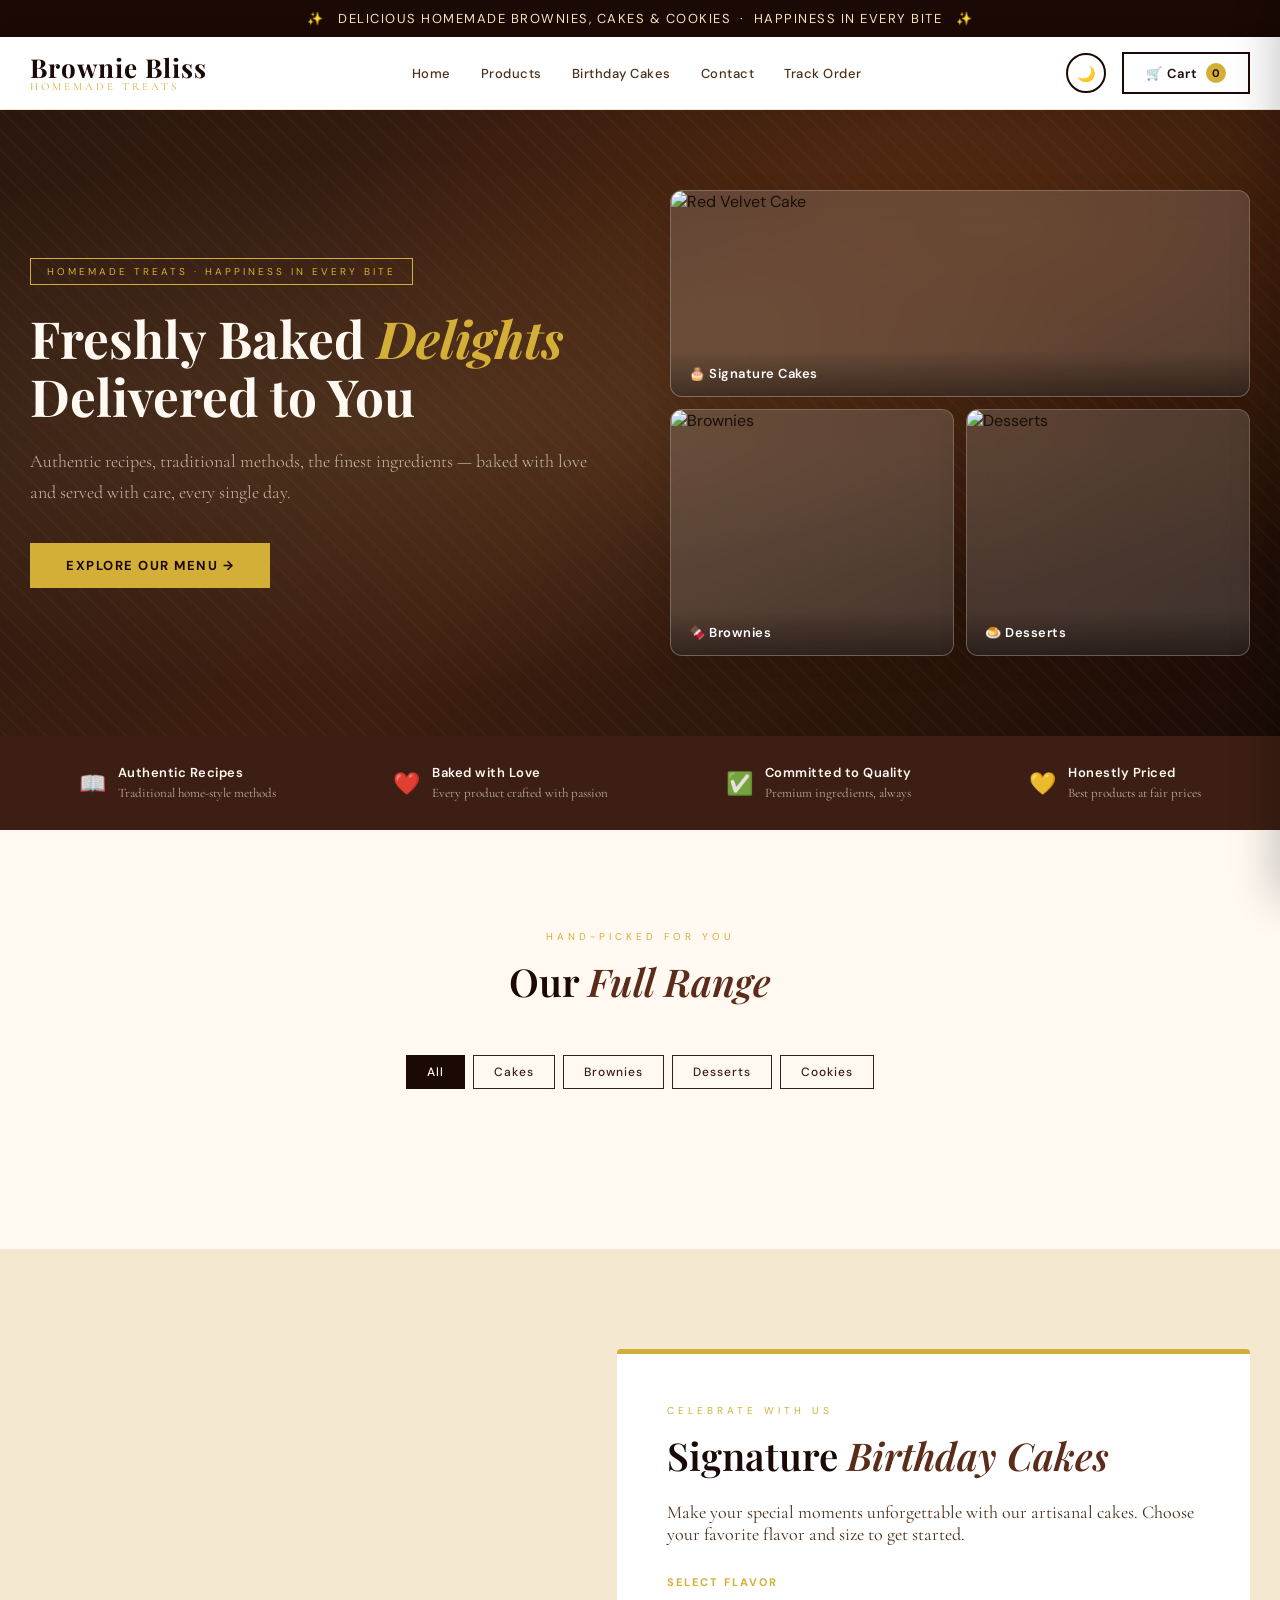
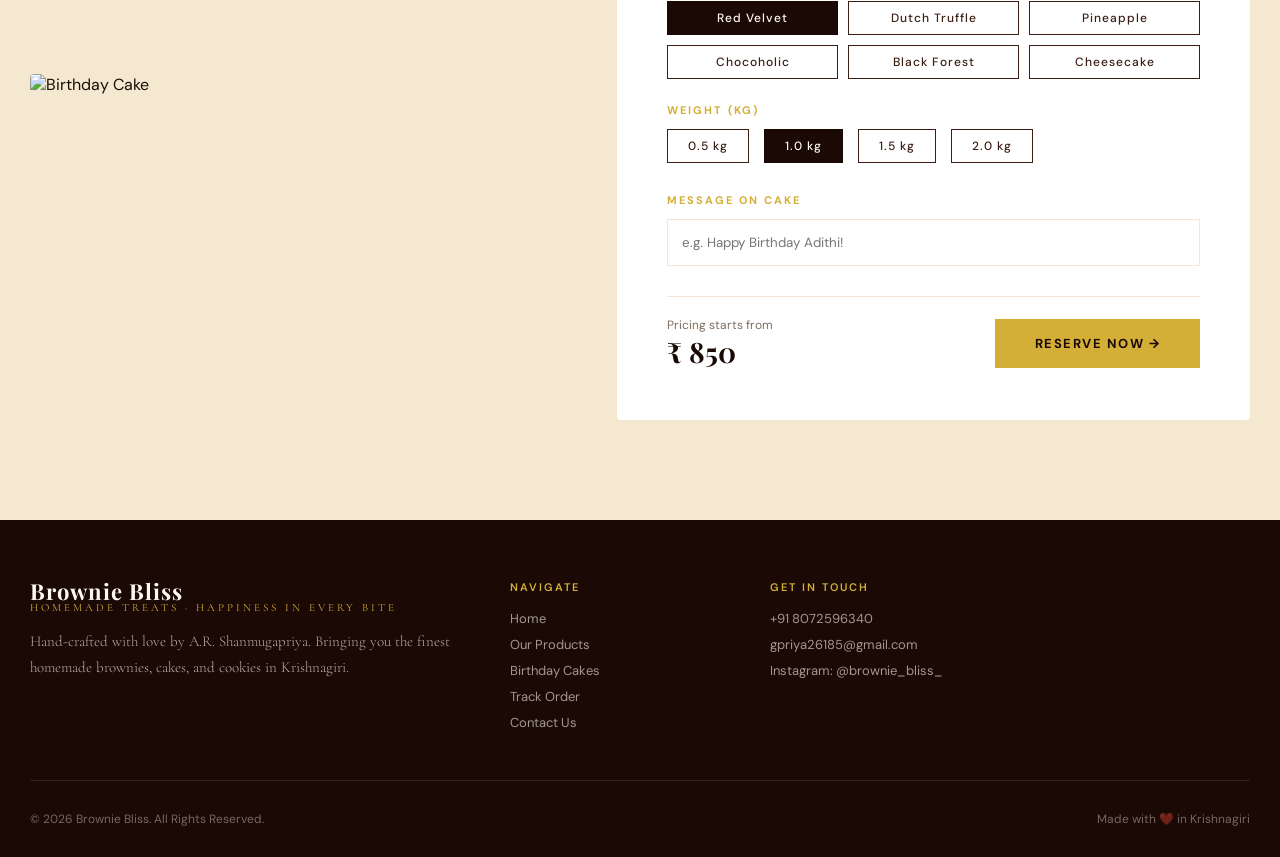
==== public/index.html @ d99518b9 "Merge branch 'main' into fix-mobile-navbar" ====
<!DOCTYPE html>
<html lang="en">

<head>
  <meta charset="UTF-8">
  <meta name="viewport" content="width=device-width, initial-scale=1.0">
  <title>Brownie Bliss — Happiness in Every Bite</title>
  <link
    href="https://fonts.googleapis.com/css2?family=Playfair+Display:ital,wght@0,400;0,600;0,700;1,400&family=Cormorant+Garamond:wght@300;400;500&family=DM+Sans:wght@300;400;500&display=swap"
    rel="stylesheet">
  <link rel="stylesheet" href="style.css">
  <!-- Theme init: sets dark class synchronously before first paint (no flash) -->
  <script>
    (function () {
      try {
        var t = localStorage.getItem('bb_theme') || 'light';
        if (t === 'dark') document.documentElement.classList.add('dark');
      } catch (_) {}
    })();
  </script>
</head>

<body id="home">

  <!-- ANNOUNCEMENT -->
  <div class="announcement">✨ &nbsp; DELICIOUS HOMEMADE BROWNIES, CAKES & COOKIES &nbsp;·&nbsp; HAPPINESS IN EVERY
    BITE &nbsp; ✨</div>

  <!-- HEADER -->
  <header>
    <div class="header-inner">
      <a href="index.html" class="logo">
        <span class="logo-name">Brownie Bliss</span>
        <span class="logo-sub">Homemade Treats</span>
      </a>
      <nav>
        <a href="index.html#home">Home</a>
        <a href="index.html#products">Products</a>
        <a href="index.html#birthday">Birthday Cakes</a>
        <a href="index.html#contact">Contact</a>
        <a href="track.html">Track Order</a>
      </nav>
      <button class="menu-toggle" onclick="toggleMenu()">
  ☰
</button>
      <div class="header-actions">
        <button id="themeToggleBtn" class="theme-toggle-btn" onclick="toggleTheme()"
          aria-label="Toggle dark mode" title="Toggle dark mode">
          <span id="themeIcon">🌙</span>
        </button>
        <button class="cart-btn" onclick="openCart()">
          🛒 Cart
          <span class="cart-count" id="cartBadge">0</span>
        </button>
      </div>
    </div>
  </header>
<div class="mobile-menu" id="mobileMenu">
  <a href="index.html#home">Home</a>
  <a href="index.html#products">Products</a>
  <a href="index.html#birthday">Birthday Cakes</a>
  <a href="index.html#contact">Contact</a>
  <a href="track.html">Track Order</a>
</div>
  <!-- HERO -->
  <section class="hero">
    <div class="hero-bg"></div>
    <div class="hero-pattern"></div>
    <div class="hero-content">
      <div class="hero-text">
        <span class="hero-badge">Homemade Treats · Happiness in every bite</span>
        <h1 class="hero-title">
          Freshly Baked <em>Delights</em><br>Delivered to You
        </h1>
        <p class="hero-desc">Authentic recipes, traditional methods, the finest ingredients — baked with love
          and served
          with care, every single day.</p>
        <a href="#products" class="hero-cta" style="text-decoration: none;">
          Explore Our Menu &rarr;
        </a>
      </div>
      <div class="hero-visual">
        <div class="hero-card">
          <img src="https://theobroma.in/cdn/shop/files/redvelvet-theo.jpg?v=1701321860" alt="Red Velvet Cake">
          <div class="hero-card-label">🎂 Signature Cakes</div>
        </div>
        <div class="hero-card">
          <img src="https://theobroma.in/cdn/shop/files/OverloadBrownie_400x400.jpg?v=1711183338" alt="Brownies">
          <div class="hero-card-label">🍫 Brownies</div>
        </div>
        <div class="hero-card">
          <img src="https://theobroma.in/cdn/shop/files/Delicacies-04.jpg?v=1681320427" alt="Desserts">
          <div class="hero-card-label">🍮 Desserts</div>
        </div>
      </div>
    </div>
  </section>

  <!-- VALUES STRIP -->
  <div class="values-strip" id="about">
    <div class="values-inner">
      <div class="value-item">
        <span class="value-icon">📖</span>
        <div class="value-text">
          <strong>Authentic Recipes</strong>
          <span>Traditional home-style methods</span>
        </div>
      </div>
      <div class="value-item">
        <span class="value-icon">❤️</span>
        <div class="value-text">
          <strong>Baked with Love</strong>
          <span>Every product crafted with passion</span>
        </div>
      </div>
      <div class="value-item">
        <span class="value-icon">✅</span>
        <div class="value-text">
          <strong>Committed to Quality</strong>
          <span>Premium ingredients, always</span>
        </div>
      </div>
      <div class="value-item">
        <span class="value-icon">💛</span>
        <div class="value-text">
          <strong>Honestly Priced</strong>
          <span>Best products at fair prices</span>
        </div>
      </div>
    </div>
  </div>



  <!-- PRODUCTS SECTION -->
  <section class="products-section" id="products" style="padding: 100px 30px; background: var(--cream);">
    <div class="products-inner">
      <div class="section-header">
        <span class="section-label">Hand-picked for you</span>
        <h2 class="section-title">Our <em>Full Range</em></h2>
      </div>

      <div class="filter-tabs" style="margin-bottom: 60px;">
        <button class="filter-tab active" onclick="filterProducts('all', this)">All</button>
        <button class="filter-tab" onclick="filterProducts('cakes', this)">Cakes</button>
        <button class="filter-tab" onclick="filterProducts('brownies', this)">Brownies</button>
        <button class="filter-tab" onclick="filterProducts('desserts', this)">Desserts</button>
        <button class="filter-tab" onclick="filterProducts('cookies', this)">Cookies</button>
      </div>

      <div class="products-grid" id="productsGrid"></div>
    </div>
  </section>

  <!-- BIRTHDAY CAKES SECTION -->
  <section class="birthday-section" id="birthday"
    style="padding: 100px 30px; background: var(--cream-dark); min-height: 80vh;">
    <div
      style="max-width: 1300px; margin: 0 auto; display: grid; grid-template-columns: 1fr 1.2fr; gap: 60px; align-items: center;">
      <div class="birthday-visual">
        <img id="birthdayCakeImg" src="https://theobroma.in/cdn/shop/files/redvelvet-theo.jpg?v=1701321860"
          alt="Birthday Cake"
          style="width: 100%; height: 550px; object-fit: cover; border-radius: 4px; box-shadow: var(--shadow);">
      </div>
      <div class="birthday-card"
        style="background: var(--white); padding: 50px; border-radius: 4px; box-shadow: var(--shadow); border-top: 5px solid var(--gold);">
        <span class="section-label">Celebrate with Us</span>
        <h2 class="section-title" style="margin-bottom: 20px;">Signature <em>Birthday Cakes</em></h2>
        <p
          style="margin-bottom: 30px; color: var(--text-mid); font-family: 'Cormorant Garamond', serif; font-size: 18px;">
          Make your special moments unforgettable with our artisanal cakes. Choose your favorite flavor and
          size to get
          started.
        </p>

        <div style="margin-bottom: 24px;">
          <label
            style="display: block; font-size: 11px; letter-spacing: 2px; text-transform: uppercase; color: var(--gold); margin-bottom: 12px; font-weight: 700;">Select
            Flavor</label>
          <div style="display: grid; grid-template-columns: repeat(3, 1fr); gap: 10px;">
  <button class="filter-tab flavor-btn active" onclick="updateBirthdayCake('Red Velvet')">
    Red Velvet
  </button>

  <button class="filter-tab flavor-btn" onclick="updateBirthdayCake('Dutch Truffle')">
    Dutch Truffle
  </button>

  <button class="filter-tab flavor-btn" onclick="updateBirthdayCake('Pineapple')">
    Pineapple
  </button>

  <button class="filter-tab flavor-btn" onclick="updateBirthdayCake('Chocoholic')">
    Chocoholic
  </button>

  <button class="filter-tab flavor-btn" onclick="updateBirthdayCake('Black Forest')">
    Black Forest
  </button>

  <button class="filter-tab flavor-btn" onclick="updateBirthdayCake('Cheesecake')">
    Cheesecake
  </button>
</div>
        </div>

        <div style="margin-bottom: 30px;">
          <label
            style="display: block; font-size: 11px; letter-spacing: 2px; text-transform: uppercase; color: var(--gold); margin-bottom: 12px; font-weight: 700;">Weight
            (kg)</label>
          <div style="display: flex; gap: 15px;">
            <button class="filter-tab" onclick="setCakeWeight('0.5')">0.5 kg</button>
            <button class="filter-tab active" onclick="setCakeWeight('1.0')">1.0 kg</button>
            <button class="filter-tab" onclick="setCakeWeight('1.5')">1.5 kg</button>
            <button class="filter-tab" onclick="setCakeWeight('2.0')">2.0 kg</button>
          </div>
        </div>

        <div style="margin-bottom: 30px;">
          <label
            style="display: block; font-size: 11px; letter-spacing: 2px; text-transform: uppercase; color: var(--gold); margin-bottom: 12px; font-weight: 700;">Message
            on Cake</label>
          <input type="text" id="cakeMessage" placeholder="e.g. Happy Birthday Adithi!"
            style="width: 100%; padding: 14px; border: 1px solid var(--cream-dark); outline: none; font-family: 'DM Sans', sans-serif;">
        </div>

        <div
          style="display: flex; justify-content: space-between; align-items: center; padding-top: 20px; border-top: 1px solid var(--cream-dark);">
          <div>
            <span style="display: block; font-size: 12px; color: var(--text-mid); opacity: 0.7;">Pricing
              starts
              from</span>
            <span id="cakePrice"
              style="font-family: 'Playfair Display', serif; font-size: 28px; font-weight: 700; color: var(--brown-dark);">₹
              850</span>
          </div>
          <button class="hero-cta" style="padding: 16px 40px;" onclick="addBirthdayToCart()">
            Reserve Now &rarr;
          </button>
        </div>
      </div>
    </div>
  </section>

  <!-- FOOTER -->
  <footer id="contact">
    <div class="footer-inner">
      <div class="footer-top">
        <div class="footer-brand">
          <div class="logo">
            <span class="logo-name">Brownie Bliss</span>
            <span class="logo-sub">Homemade Treats · Happiness in every bite</span>
          </div>
          <p>Hand-crafted with love by A.R. Shanmugapriya. Bringing you the finest homemade brownies, cakes,
            and cookies in Krishnagiri.</p>
        </div>
        <div class="footer-col">
          <h4>Navigate</h4>
          <a href="#home">Home</a>
          <a href="#products">Our Products</a>
          <a href="#birthday">Birthday Cakes</a>
          <a href="track.html">Track Order</a>
          <a href="#contact">Contact Us</a>
        </div>
        <div class="footer-col" style="display: none;">
          <h4>Information</h4>
          <a href="#">Privacy Policy</a>
          <a href="#">Refund Policy</a>
        </div>
        <div class="footer-col">
          <h4>Get In Touch</h4>
          <a href="tel:08072596340">+91 8072596340</a>
          <a href="mailto:gpriya26185@gmail.com">gpriya26185@gmail.com</a>
          <a href="https://instagram.com/brownie_bliss_" target="_blank">Instagram: @brownie_bliss_</a>
        </div>
      </div>
      <div class="footer-bottom">
        <span>© 2026 Brownie Bliss. All Rights Reserved.</span>
        <span>Made with ❤️ in Krishnagiri</span>
      </div>
    </div>
  </footer>

  <!-- SHARED COMPONENTS -->
  <div class="cart-overlay" id="cartOverlay" onclick="closeCart()"></div>
  <div class="cart-sidebar" id="cartSidebar">
    <div class="cart-header">
      <span class="cart-title">Your Cart 🛒</span>
      <button class="cart-close" onclick="closeCart()">✕</button>
    </div>
    <div class="cart-items" id="cartItems"></div>
    <div class="cart-footer" id="cartFooter" style="display:none">
      <div class="cart-total">
        <span class="cart-total-label">Total Amount</span>
        <span class="cart-total-amt" id="cartTotal">₹0</span>
      </div>
      <button class="whatsapp-btn" onclick="sendToWhatsApp()">
        Order via WhatsApp
      </button>
      <p class="whatsapp-note">You'll be redirected to WhatsApp to confirm your order</p>
    </div>
  </div>

  <!-- TOAST -->
  <div class="toast" id="toast"></div>

  <script src="script.js"></script>
</body>

</html>
---- public/style.css ----
html {
  scroll-behavior: smooth;
}

:root {
  --brown-dark: #1A0905;
  --brown-mid: #3C1E14;
  --brown-warm: #5C2C1A;
  --brand-red: #8B0000;
  --gold: #D4AF37;
  --gold-light: #F4E4BC;
  --cream: #FFF9F2;
  --cream-dark: #F5E8D0;
  --text-dark: #1a0f08;
  --text-mid: #4a2f1a;
  --white: #fff;
  --shadow-sm: 0 2px 4px rgba(26, 9, 5, 0.05);
  --shadow-md: 0 10px 30px rgba(26, 9, 5, 0.1);
  --shadow-lg: 0 20px 50px rgba(26, 9, 5, 0.15);
  --radius-sm: 4px;
  --radius-md: 12px;
  --radius-lg: 20px;
  --glass: rgba(255, 255, 255, 0.15);
  --glass-border: rgba(255, 255, 255, 0.2);
}

* {
  margin: 0;
  padding: 0;
  box-sizing: border-box;
}

body {
  background: var(--cream);
  color: var(--text-dark);
  font-family: 'DM Sans', sans-serif;
  overflow-x: hidden;
}

/* ANNOUNCEMENT BAR */
.announcement {
  background: var(--brown-dark);
  color: var(--gold-light);
  text-align: center;
  padding: 10px 20px;
  font-size: 13px;
  letter-spacing: 1.5px;
  font-family: 'DM Sans', sans-serif;
  font-weight: 400;
}

/* HEADER */
header {
  background: var(--white);
  border-bottom: 1px solid var(--cream-dark);
  position: sticky;
  top: 0;
  z-index: 1000;
  box-shadow: 0 2px 20px rgba(44, 24, 16, 0.08);
}

.header-inner {
  max-width: 1300px;
  margin: 0 auto;
  padding: 0 30px;
  display: flex;
  align-items: center;
  justify-content: space-between;
  height: 72px;
}

.logo {
  display: flex;
  flex-direction: column;
  line-height: 1;
}

.logo-name {
  font-family: 'Playfair Display', serif;
  font-size: 26px;
  font-weight: 700;
  color: var(--brown-dark);
  letter-spacing: 1px;
}

.logo-sub {
  font-family: 'Cormorant Garamond', serif;
  font-size: 11px;
  letter-spacing: 3px;
  color: var(--gold);
  text-transform: uppercase;
}

nav {
  display: flex;
  gap: 30px;
  align-items: center;
}

nav a {
  text-decoration: none;
  color: var(--text-mid);
  font-size: 13px;
  letter-spacing: 0.5px;
  font-weight: 500;
  transition: color 0.2s;
  position: relative;
}

nav a::after {
  content: '';
  position: absolute;
  bottom: -3px;
  left: 0;
  right: 0;
  height: 1px;
  background: var(--gold);
  transform: scaleX(0);
  transition: transform 0.25s;
}

nav a:hover::after {
  transform: scaleX(1);
}

nav a:hover {
  color: var(--brown-dark);
}

.header-actions {
  display: flex;
  gap: 16px;
  align-items: center;
}

.cart-btn {
  position: relative;
  background: none;
  border: 2px solid var(--brown-dark);
  color: var(--brown-dark);
  padding: 9px 22px;
  font-family: 'DM Sans', sans-serif;
  font-size: 13px;
  font-weight: 600;
  letter-spacing: 1px;
  cursor: pointer;
  transition: all 0.2s;
  border-radius: 0;
  display: flex;
  align-items: center;
  gap: 8px;
}

.cart-btn:hover {
  background: var(--brown-dark);
  color: var(--white);
}

.cart-count {
  background: var(--gold);
  color: var(--brown-dark);
  border-radius: 50%;
  width: 20px;
  height: 20px;
  font-size: 11px;
  font-weight: 700;
  display: flex;
  align-items: center;
  justify-content: center;
}

/* HERO */
.hero {
  background: var(--brown-dark);
  position: relative;
  overflow: hidden;
  min-height: 520px;
  display: flex;
  align-items: center;
}

.hero-bg {
  position: absolute;
  inset: 0;
  background:
    radial-gradient(ellipse at 30% 50%, rgba(201, 169, 110, 0.15) 0%, transparent 60%),
    radial-gradient(ellipse at 80% 20%, rgba(139, 69, 19, 0.3) 0%, transparent 50%),
    linear-gradient(135deg, #2C1810 0%, #3d1f10 50%, #1a0c06 100%);
}

.hero-pattern {
  position: absolute;
  inset: 0;
  opacity: 0.04;
  background-image: repeating-linear-gradient(45deg, var(--gold) 0, var(--gold) 1px, transparent 0, transparent 50%);
  background-size: 20px 20px;
}

.hero-content {
  position: relative;
  max-width: 1300px;
  margin: 0 auto;
  padding: 80px 30px;
  display: grid;
  grid-template-columns: 1fr 1fr;
  gap: 60px;
  align-items: center;
  width: 100%;
}

.hero-text {
  color: var(--white);
}

.hero-badge {
  display: inline-block;
  border: 1px solid var(--gold);
  color: var(--gold);
  font-size: 10px;
  letter-spacing: 3px;
  text-transform: uppercase;
  padding: 6px 16px;
  margin-bottom: 24px;
  font-family: 'DM Sans', sans-serif;
}

.hero-title {
  font-family: 'Playfair Display', serif;
  font-size: clamp(36px, 4vw, 56px);
  font-weight: 700;
  line-height: 1.15;
  color: var(--cream);
  margin-bottom: 20px;
}

.hero-title em {
  font-style: italic;
  color: var(--gold);
}

.hero-desc {
  font-family: 'Cormorant Garamond', serif;
  font-size: 18px;
  color: rgba(253, 246, 237, 0.7);
  line-height: 1.7;
  margin-bottom: 36px;
  font-weight: 300;
}

.hero-cta {
  display: inline-flex;
  align-items: center;
  gap: 12px;
  background: var(--gold);
  color: var(--brown-dark);
  padding: 14px 36px;
  text-decoration: none;
  font-size: 13px;
  font-weight: 700;
  letter-spacing: 1.5px;
  text-transform: uppercase;
  transition: all 0.25s;
  font-family: 'DM Sans', sans-serif;
  cursor: pointer;
  border: none;
}

.hero-cta:hover {
  background: var(--cream);
  transform: translateY(-2px);
  box-shadow: 0 8px 24px rgba(0, 0, 0, 0.3);
}

.hero-visual {
  display: grid;
  grid-template-columns: 1fr 1fr;
  gap: 12px;
}

.hero-card {
  background: var(--glass);
  backdrop-filter: blur(14px);
  -webkit-backdrop-filter: blur(14px);
  border: 1px solid var(--glass-border);
  border-radius: var(--radius-md);
  overflow: hidden;
  cursor: pointer;
  transition: all 0.4s cubic-bezier(0.165, 0.84, 0.44, 1);
  box-shadow: var(--shadow-md);
}

.hero-card:hover {
  transform: translateY(-8px) scale(1.02);
  box-shadow: var(--shadow-lg);
  border-color: rgba(212, 175, 55, 0.4);
}

.hero-card:first-child {
  grid-column: span 2;
}

.hero-card img {
  width: 100%;
  height: 200px;
  object-fit: cover;
  display: block;
}

.hero-card:first-child img {
  height: 160px;
}

.hero-card-label {
  padding: 14px 18px;
  font-family: 'DM Sans', sans-serif;
  font-size: 13px;
  font-weight: 600;
  color: #fff;
  letter-spacing: 0.5px;
  background: linear-gradient(to bottom, rgba(0, 0, 0, 0), rgba(0, 0, 0, 0.4));
}

/* VALUES STRIP */
.values-strip {
  background: var(--brown-mid);
  padding: 28px 30px;
}

.values-inner {
  max-width: 1300px;
  margin: 0 auto;
  display: flex;
  justify-content: space-around;
  flex-wrap: wrap;
  gap: 20px;
}

.value-item {
  display: flex;
  align-items: center;
  gap: 12px;
  color: var(--cream);
}

.value-icon {
  font-size: 22px;
  opacity: 0.9;
}

.value-text strong {
  display: block;
  font-size: 13px;
  font-weight: 600;
  letter-spacing: 0.5px;
  font-family: 'DM Sans', sans-serif;
}

.value-text span {
  font-size: 11px;
  opacity: 0.65;
  font-family: 'Cormorant Garamond', serif;
  font-size: 13px;
}

/* SECTION TITLES */
.section-header {
  text-align: center;
  margin-bottom: 48px;
}

.section-label {
  font-family: 'DM Sans', sans-serif;
  font-size: 10px;
  letter-spacing: 4px;
  color: var(--gold);
  text-transform: uppercase;
  margin-bottom: 12px;
  display: block;
}

.section-title {
  font-family: 'Playfair Display', serif;
  font-size: clamp(28px, 3vw, 40px);
  font-weight: 600;
  color: var(--brown-dark);
}

.section-title em {
  font-style: italic;
  color: var(--brown-warm);
}

/* CATEGORIES */
.categories-section {
  padding: 80px 30px;
  max-width: 1300px;
  margin: 0 auto;
}

.categories-grid {
  display: grid;
  grid-template-columns: repeat(4, 1fr);
  gap: 20px;
}

.cat-card {
  position: relative;
  overflow: hidden;
  cursor: pointer;
  border-radius: var(--radius-md);
  box-shadow: var(--shadow-md);
  aspect-ratio: 3/4;
  transition: all 0.4s ease;
}

.cat-card:hover {
  transform: translateY(-5px);
  box-shadow: var(--shadow-lg);
}

.cat-card img {
  width: 100%;
  height: 100%;
  object-fit: cover;
  transition: transform 0.4s ease;
  display: block;
}

.cat-card:hover img {
  transform: scale(1.07);
}

.cat-overlay {
  position: absolute;
  inset: 0;
  background: linear-gradient(to top, rgba(44, 24, 16, 0.85) 0%, rgba(44, 24, 16, 0.1) 60%, transparent 100%);
  display: flex;
  flex-direction: column;
  justify-content: flex-end;
  padding: 24px 20px;
  transition: background 0.3s;
}

.cat-card:hover .cat-overlay {
  background: linear-gradient(to top, rgba(44, 24, 16, 0.95) 0%, rgba(44, 24, 16, 0.3) 60%, transparent 100%);
}

.cat-name {
  font-family: 'Playfair Display', serif;
  font-size: 20px;
  font-weight: 600;
  color: var(--white);
  margin-bottom: 6px;
}

.cat-count {
  font-size: 12px;
  color: var(--gold-light);
  letter-spacing: 1px;
  font-family: 'DM Sans', sans-serif;
}

.cat-arrow {
  position: absolute;
  top: 16px;
  right: 16px;
  width: 32px;
  height: 32px;
  background: rgba(255, 255, 255, 0.1);
  border: 1px solid rgba(255, 255, 255, 0.3);
  border-radius: 50%;
  display: flex;
  align-items: center;
  justify-content: center;
  color: white;
  font-size: 14px;
  opacity: 0;
  transition: opacity 0.2s;
}

.cat-card:hover .cat-arrow {
  opacity: 1;
}

/* PRODUCTS SECTION */
.products-section {
  background: var(--cream-dark);
  padding: 80px 30px;
}

.products-inner {
  max-width: 1300px;
  margin: 0 auto;
}

/* FILTER TABS */
.filter-tabs {
  display: flex;
  gap: 8px;
  justify-content: center;
  margin-bottom: 40px;
  flex-wrap: wrap;
}

.filter-tab {
  padding: 8px 20px;
  border: 1px solid var(--brown-mid);
  background: none;
  color: var(--brown-mid);
  font-family: 'DM Sans', sans-serif;
  font-size: 12px;
  letter-spacing: 1px;
  cursor: pointer;
  transition: all 0.2s;
  font-weight: 500;
}

.filter-tab.active,
.filter-tab:hover {
  background: var(--brown-dark);
  color: var(--cream);
  border-color: var(--brown-dark);
}

.products-grid {
  display: grid;
  grid-template-columns: repeat(4, 1fr);
  gap: 24px;
}

.product-card {
  background: var(--white);
  border-radius: var(--radius-md);
  overflow: hidden;
  box-shadow: var(--shadow-sm);
  transition: all 0.4s cubic-bezier(0.165, 0.84, 0.44, 1);
  position: relative;
  border: 1px solid rgba(0, 0, 0, 0.03);
}

.product-card:hover {
  transform: translateY(-10px);
  box-shadow: var(--shadow-lg);
  border-color: rgba(0, 0, 0, 0.06);
}

.product-img-wrap {
  position: relative;
  overflow: hidden;
}

.product-img-wrap img {
  width: 100%;
  height: 220px;
  object-fit: cover;
  display: block;
  transition: transform 0.4s;
}

.product-card:hover .product-img-wrap img {
  transform: scale(1.05);
}

.bestseller-badge {
  position: absolute;
  top: 15px;
  left: 15px;
  background: var(--gold);
  color: var(--brown-dark);
  font-size: 10px;
  letter-spacing: 1px;
  text-transform: uppercase;
  padding: 5px 12px;
  font-weight: 700;
  font-family: 'DM Sans', sans-serif;
  border-radius: 30px;
  box-shadow: 0 4px 12px rgba(212, 175, 55, 0.4);
  z-index: 10;
}

.product-info {
  padding: 18px 18px 20px;
}

.product-category {
  font-size: 10px;
  letter-spacing: 2px;
  color: var(--gold);
  text-transform: uppercase;
  font-family: 'DM Sans', sans-serif;
  margin-bottom: 6px;
}

.product-name {
  font-family: 'Playfair Display', serif;
  font-size: 16px;
  font-weight: 600;
  color: var(--brown-dark);
  margin-bottom: 10px;
  line-height: 1.3;
}

.product-price {
  font-family: 'DM Sans', sans-serif;
  font-size: 18px;
  font-weight: 700;
  color: var(--brown-warm);
  margin-bottom: 14px;
}

.add-to-cart {
  width: 100%;
  padding: 14px;
  background: var(--brown-dark);
  color: var(--cream);
  border: none;
  font-family: 'DM Sans', sans-serif;
  font-size: 11px;
  letter-spacing: 2px;
  text-transform: uppercase;
  font-weight: 700;
  cursor: pointer;
  transition: all 0.3s;
  display: flex;
  align-items: center;
  justify-content: center;
  gap: 8px;
  border-radius: var(--radius-sm);
}

.add-to-cart:hover {
  background: var(--brown-mid);
  gap: 12px;
  letter-spacing: 2.5px;
}

.add-to-cart.added {
  background: #2d6a2d;
  color: white;
}

/* GIFTING BANNER */
.gifting-section {
  padding: 80px 30px;
  max-width: 1300px;
  margin: 0 auto;
  display: grid;
  grid-template-columns: 1fr 1fr;
  gap: 40px;
  align-items: center;
}

.gifting-text .section-header {
  text-align: left;
  margin-bottom: 24px;
}

.gifting-text p {
  font-family: 'Cormorant Garamond', serif;
  font-size: 18px;
  color: var(--text-mid);
  line-height: 1.8;
  margin-bottom: 30px;
  font-weight: 300;
}

.btn-outline {
  display: inline-block;
  padding: 12px 32px;
  border: 2px solid var(--brown-dark);
  color: var(--brown-dark);
  text-decoration: none;
  font-family: 'DM Sans', sans-serif;
  font-size: 12px;
  letter-spacing: 1.5px;
  text-transform: uppercase;
  font-weight: 600;
  transition: all 0.2s;
  cursor: pointer;
  background: none;
}

.btn-outline:hover {
  background: var(--brown-dark);
  color: var(--cream);
}

.gifting-img {
  border-radius: 2px;
  overflow: hidden;
  box-shadow: var(--shadow);
}

.gifting-img img {
  width: 100%;
  height: 400px;
  object-fit: cover;
  display: block;
}

/* FOOTER */
footer {
  background: var(--brown-dark);
  color: rgba(253, 246, 237, 0.7);
  padding: 60px 30px 30px;
}

.footer-inner {
  max-width: 1300px;
  margin: 0 auto;
}

.footer-top {
  display: grid;
  grid-template-columns: 2fr 1fr 1fr 1fr;
  gap: 40px;
  padding-bottom: 40px;
  border-bottom: 1px solid rgba(201, 169, 110, 0.15);
  margin-bottom: 30px;
}

.footer-brand .logo-name {
  color: var(--cream);
  font-size: 22px;
}

.footer-brand .logo-sub {
  color: var(--gold);
}

.footer-brand p {
  font-size: 13px;
  line-height: 1.7;
  margin-top: 16px;
  font-family: 'Cormorant Garamond', serif;
  font-size: 15px;
  font-weight: 300;
}

.footer-col h4 {
  font-family: 'DM Sans', sans-serif;
  font-size: 11px;
  letter-spacing: 2px;
  text-transform: uppercase;
  color: var(--gold);
  margin-bottom: 16px;
  font-weight: 600;
}

.footer-col a {
  display: block;
  color: rgba(253, 246, 237, 0.6);
  text-decoration: none;
  font-size: 13px;
  margin-bottom: 9px;
  transition: color 0.2s;
  font-family: 'DM Sans', sans-serif;
}

.footer-col a:hover {
  color: var(--gold-light);
}

.footer-bottom {
  display: flex;
  justify-content: space-between;
  align-items: center;
  font-size: 12px;
  color: rgba(253, 246, 237, 0.4);
  font-family: 'DM Sans', sans-serif;
}

/* CART SIDEBAR */
.cart-overlay {
  position: fixed;
  inset: 0;
  background: rgba(0, 0, 0, 0.5);
  z-index: 2000;
  opacity: 0;
  pointer-events: none;
  transition: opacity 0.3s;
}

.cart-overlay.open {
  opacity: 1;
  pointer-events: all;
}

.cart-sidebar {
  position: fixed;
  top: 0;
  right: 0;
  bottom: 0;
  width: 400px;
  background: var(--white);
  z-index: 2001;
  transform: translateX(100%);
  transition: transform 0.35s cubic-bezier(0.4, 0, 0.2, 1);
  display: flex;
  flex-direction: column;
  box-shadow: -8px 0 40px rgba(0, 0, 0, 0.2);
}

.cart-sidebar.open {
  transform: translateX(0);
}

.cart-header {
  padding: 24px 24px 20px;
  border-bottom: 1px solid var(--cream-dark);
  display: flex;
  justify-content: space-between;
  align-items: center;
  background: var(--brown-dark);
  color: var(--cream);
}

.cart-title {
  font-family: 'Playfair Display', serif;
  font-size: 20px;
  font-weight: 600;
}

.cart-close {
  background: none;
  border: none;
  color: var(--cream);
  font-size: 24px;
  cursor: pointer;
  line-height: 1;
  padding: 4px;
  transition: color 0.2s;
}

.cart-close:hover {
  color: var(--gold);
}

.cart-items {
  flex: 1;
  overflow-y: auto;
  padding: 20px 24px;
}

.cart-empty {
  text-align: center;
  padding: 60px 20px;
  color: var(--text-mid);
  font-family: 'Cormorant Garamond', serif;
  font-size: 18px;
  opacity: 0.6;
}

.cart-empty-icon {
  font-size: 48px;
  margin-bottom: 16px;
  display: block;
}

.cart-item {
  display: grid;
  grid-template-columns: 70px 1fr auto;
  gap: 14px;
  align-items: center;
  padding: 14px 0;
  border-bottom: 1px solid var(--cream-dark);
  animation: slideIn 0.2s ease;
}

@keyframes slideIn {
  from {
    opacity: 0;
    transform: translateX(10px);
  }

  to {
    opacity: 1;
    transform: translateX(0);
  }
}

.cart-item img {
  width: 70px;
  height: 70px;
  object-fit: cover;
  border-radius: 2px;
}

.cart-item-name {
  font-family: 'Playfair Display', serif;
  font-size: 14px;
  font-weight: 600;
  color: var(--brown-dark);
  margin-bottom: 4px;
}

.cart-item-price {
  font-size: 13px;
  color: var(--brown-warm);
  font-weight: 600;
  font-family: 'DM Sans', sans-serif;
}

.cart-qty {
  display: flex;
  align-items: center;
  gap: 8px;
  margin-top: 8px;
}

.qty-btn {
  width: 26px;
  height: 26px;
  border: 1px solid var(--brown-mid);
  background: none;
  color: var(--brown-dark);
  cursor: pointer;
  font-size: 14px;
  display: flex;
  align-items: center;
  justify-content: center;
  transition: all 0.15s;
  font-family: 'DM Sans', sans-serif;
}

.qty-btn:hover {
  background: var(--brown-dark);
  color: white;
  border-color: var(--brown-dark);
}

.qty-num {
  font-size: 14px;
  font-weight: 600;
  min-width: 20px;
  text-align: center;
  font-family: 'DM Sans', sans-serif;
}

.cart-item-remove {
  background: none;
  border: none;
  color: #ccc;
  cursor: pointer;
  font-size: 16px;
  padding: 4px;
  transition: color 0.15s;
  align-self: flex-start;
}

.cart-item-remove:hover {
  color: #e53e3e;
}

.cart-footer {
  padding: 20px 24px 28px;
  border-top: 1px solid var(--cream-dark);
  background: var(--cream);
}

.cart-total {
  display: flex;
  justify-content: space-between;
  align-items: center;
  margin-bottom: 18px;
}

.cart-total-label {
  font-family: 'DM Sans', sans-serif;
  font-size: 13px;
  color: var(--text-mid);
  letter-spacing: 1px;
  text-transform: uppercase;
  font-weight: 600;
}

.cart-total-amt {
  font-family: 'Playfair Display', serif;
  font-size: 22px;
  font-weight: 700;
  color: var(--brown-dark);
}

.whatsapp-btn {
  width: 100%;
  padding: 16px;
  background: #25D366;
  color: white;
  border: none;
  font-family: 'DM Sans', sans-serif;
  font-size: 14px;
  font-weight: 700;
  letter-spacing: 1px;
  text-transform: uppercase;
  cursor: pointer;
  display: flex;
  align-items: center;
  justify-content: center;
  gap: 12px;
  transition: all 0.2s;
  border-radius: 2px;
  box-shadow: 0 4px 16px rgba(37, 211, 102, 0.3);
}

.whatsapp-btn:hover {
  background: #20b95a;
  transform: translateY(-1px);
  box-shadow: 0 6px 24px rgba(37, 211, 102, 0.4);
}

.whatsapp-icon {
  font-size: 20px;
}

.whatsapp-note {
  text-align: center;
  font-size: 11px;
  color: var(--text-mid);
  opacity: 0.6;
  margin-top: 10px;
  font-family: 'DM Sans', sans-serif;
}

/* TOAST */
.toast {
  position: fixed;
  bottom: 24px;
  right: 24px;
  background: var(--brown-dark);
  color: var(--cream);
  padding: 14px 20px;
  font-family: 'DM Sans', sans-serif;
  font-size: 13px;
  font-weight: 500;
  border-left: 3px solid var(--gold);
  z-index: 3000;
  transform: translateY(80px);
  opacity: 0;
  transition: all 0.3s cubic-bezier(0.4, 0, 0.2, 1);
  display: flex;
  align-items: center;
  gap: 10px;
  max-width: 300px;
  box-shadow: 0 4px 24px rgba(0, 0, 0, 0.2);
}

.toast.show {
  transform: translateY(0);
  opacity: 1;
}

/* WHATSAPP PHONE MODAL */
.phone-modal-overlay {
  position: fixed;
  inset: 0;
  background: rgba(0, 0, 0, 0.6);
  z-index: 3000;
  display: flex;
  align-items: center;
  justify-content: center;
  opacity: 0;
  pointer-events: none;
  transition: opacity 0.3s;
}

.phone-modal-overlay.open {
  opacity: 1;
  pointer-events: all;
}

.phone-modal {
  background: white;
  padding: 40px 36px;
  max-width: 420px;
  width: 90%;
  box-shadow: 0 20px 60px rgba(0, 0, 0, 0.3);
  transform: scale(0.9);
  transition: transform 0.3s;
}

.phone-modal-overlay.open .phone-modal {
  transform: scale(1);
}

.phone-modal h3 {
  font-family: 'Playfair Display', serif;
  font-size: 22px;
  color: var(--brown-dark);
  margin-bottom: 8px;
}

.phone-modal p {
  font-size: 14px;
  color: var(--text-mid);
  margin-bottom: 24px;
  font-family: 'Cormorant Garamond', serif;
  font-size: 16px;
}

.phone-input-wrap {
  display: flex;
  border: 2px solid var(--cream-dark);
  transition: border-color 0.2s;
  margin-bottom: 16px;
}

.phone-input-wrap:focus-within {
  border-color: var(--gold);
}

.phone-prefix {
  padding: 12px 14px;
  background: var(--cream-dark);
  color: var(--text-mid);
  font-family: 'DM Sans', sans-serif;
  font-size: 14px;
  font-weight: 600;
}

.phone-input {
  flex: 1;
  padding: 12px 14px;
  border: none;
  outline: none;
  font-family: 'DM Sans', sans-serif;
  font-size: 15px;
  color: var(--brown-dark);
  background: white;
}

.modal-actions {
  display: flex;
  gap: 12px;
}

.modal-cancel {
  flex: 1;
  padding: 12px;
  background: none;
  border: 1px solid var(--cream-dark);
  color: var(--text-mid);
  font-family: 'DM Sans', sans-serif;
  font-size: 13px;
  cursor: pointer;
  transition: all 0.2s;
}

.modal-cancel:hover {
  border-color: var(--brown-dark);
}

.modal-confirm {
  flex: 2;
  padding: 12px;
  background: #25D366;
  color: white;
  border: none;
  font-family: 'DM Sans', sans-serif;
  font-size: 13px;
  font-weight: 700;
  cursor: pointer;
  transition: all 0.2s;
  display: flex;
  align-items: center;
  justify-content: center;
  gap: 8px;
  letter-spacing: 0.5px;
}

.modal-confirm:hover {
  background: #20b95a;
}

/* RESPONSIVE */
@media (max-width: 1024px) {
  .hero-content {
    grid-template-columns: 1fr;
    gap: 40px;
    text-align: center;
  }

  .hero-text {
    display: flex;
    flex-direction: column;
    align-items: center;
  }

  .hero-visual {
    max-width: 600px;
    margin: 0 auto;
  }

  .admin-body {
    margin: 20px auto;
  }
}

@media (max-width: 900px) {
  .categories-grid {
    grid-template-columns: repeat(2, 1fr);
  }

  .products-grid {
    grid-template-columns: repeat(2, 1fr);
  }

  .footer-top {
    grid-template-columns: repeat(2, 1fr);
  }

  .gifting-section {
    grid-template-columns: 1fr;
    text-align: center;
  }

  .gifting-text .section-header {
    text-align: center;
  }

  nav {
    display: none;
  }

  .cart-sidebar {
    width: 100%;
  }

  .admin-nav .nav-links {
    display: none;
  }
}

@media (max-width: 600px) {
  .header-inner {
    padding: 0 15px;
  }

  .logo-name {
    font-size: 20px;
  }

  .hero-title {
    font-size: 32px;
  }

  .products-grid {
    grid-template-columns: 1fr;
    gap: 16px;
  }

  .categories-grid {
    grid-template-columns: 1fr;
  }

  .values-inner {
    justify-content: flex-start;
    overflow-x: auto;
    padding-bottom: 10px;
  }

  .value-item {
    flex-shrink: 0;
  }

  /* Admin Mobile Adjustments */
  .panel-head {
    flex-direction: column;
    align-items: flex-start;
  }

  .orders-filter {
    width: 100%;
    overflow-x: auto;
    display: flex;
    padding-bottom: 8px;
  }

  .of-btn {
    white-space: nowrap;
  }

  .orders-table {
    display: block;
    overflow-x: auto;
  }

  .stat-card {
    padding: 16px;
  }

  .stat-value {
    font-size: 24px;
  }

  .checkout-modal,
  .detail-modal,
  .receipt-modal {
    width: 95%;
    margin: 10px;
  }

  .detail-modal-body {
    padding: 15px;
  }

  .info-grid {
    grid-template-columns: 1fr;
  }
}

/* --- CHECKOUT MODAL --- */
.checkout-overlay {
  position: fixed;
  inset: 0;
  background: rgba(26, 9, 5, 0.4);
  backdrop-filter: blur(4px);
  -webkit-backdrop-filter: blur(4px);
  z-index: 3000;
  display: flex;
  align-items: center;
  justify-content: center;
  opacity: 0;
  pointer-events: none;
  transition: opacity 0.3s;
}

.checkout-overlay.open {
  opacity: 1;
  pointer-events: all;
}

.checkout-modal {
  background: var(--white);
  width: 90%;
  max-width: 480px;
  border-radius: 4px;
  overflow: hidden;
  box-shadow: 0 40px 100px rgba(0, 0, 0, 0.4);
  transform: translateY(20px);
  transition: transform 0.3s;
}

.checkout-overlay.open .checkout-modal {
  transform: translateY(0);
}

.checkout-head {
  padding: 24px 30px;
  border-bottom: 1px solid var(--cream-dark);
  display: flex;
  justify-content: space-between;
  align-items: center;
  background: #faf7f2;
}

.checkout-steps {
  display: flex;
  align-items: center;
  gap: 10px;
}

.step-indicator {
  width: 24px;
  height: 24px;
  border-radius: 50%;
  background: var(--cream-dark);
  color: var(--text-mid);
  font-size: 11px;
  font-weight: 700;
  display: flex;
  align-items: center;
  justify-content: center;
}

.step-indicator.active {
  background: var(--gold);
  color: var(--brown-dark);
}

.step-indicator.done {
  background: var(--brown-dark);
  color: var(--white);
}

.step-line {
  width: 20px;
  height: 2px;
  background: var(--cream-dark);
}

.checkout-close {
  background: none;
  border: none;
  font-size: 20px;
  cursor: pointer;
  color: var(--text-mid);
}

.checkout-body {
  padding: 36px 40px;
}

.checkout-title {
  font-family: 'Playfair Display', serif;
  font-size: 24px;
  color: var(--brown-dark);
  margin-bottom: 8px;
}

.checkout-subtitle {
  font-size: 14px;
  color: var(--text-mid);
  opacity: 0.7;
  margin-bottom: 28px;
}

.form-group {
  margin-bottom: 20px;
}

.form-group label {
  display: block;
  font-size: 11px;
  text-transform: uppercase;
  color: var(--gold);
  letter-spacing: 1px;
  margin-bottom: 8px;
  font-weight: 700;
}

.form-group input,
.form-group textarea {
  width: 100%;
  padding: 12px 16px;
  border: 1px solid var(--cream-dark);
  border-radius: 2px;
  font-family: 'DM Sans', sans-serif;
  font-size: 14px;
  outline: none;
  transition: border-color 0.2s;
}

.form-group input:focus,
.form-group textarea:focus {
  border-color: var(--gold);
}

.phone-input-group {
  display: flex;
  border: 1px solid var(--cream-dark);
}

.phone-input-group .prefix {
  padding: 12px 14px;
  background: #fdf6ed;
  font-size: 14px;
  font-weight: 700;
  color: var(--brown-mid);
}

.phone-input-group input {
  border: none;
}

.otp-container {
  display: flex;
  gap: 10px;
  margin-bottom: 24px;
}

.otp-box {
  width: 100%;
  aspect-ratio: 1;
  text-align: center;
  font-size: 24px;
  font-weight: 700;
  border: 1px solid var(--cream-dark);
  outline: none;
  border-radius: 4px;
}

.otp-box:focus {
  border-color: var(--gold);
  background: #fffcf8;
}

.hidden {
  display: none;
}

.text-link {
  background: none;
  border: none;
  color: var(--gold);
  font-size: 13px;
  text-decoration: underline;
  cursor: pointer;
  margin-top: 20px;
  display: block;
  width: 100%;
}

.confirm-summary {
  background: #faf7f2;
  padding: 24px;
  border-radius: 4px;
  margin-bottom: 28px;
}

.confirm-section {
  margin-bottom: 20px;
}

.confirm-section label {
  display: block;
  font-size: 10px;
  text-transform: uppercase;
  color: var(--gold);
  letter-spacing: 1.5px;
  margin-bottom: 8px;
  font-weight: 700;
}

.confirm-row {
  display: flex;
  justify-content: space-between;
  font-size: 13px;
  margin-bottom: 6px;
}

.confirm-total {
  margin-top: 15px;
  padding-top: 15px;
  border-top: 1px solid var(--cream-dark);
  display: flex;
  justify-content: space-between;
  align-items: center;
}

.confirm-total strong {
  font-size: 20px;
  color: var(--brown-dark);
  font-family: 'Playfair Display', serif;
}

.demo-note {
  background: #fdf6ed;
  border: 1px solid var(--gold);
  padding: 10px;
  font-size: 12px;
  text-align: center;
  color: var(--brown-dark);
}


/* --- ADMIN PANEL STYLES --- */
.admin-page {
  background: #fdfbf8;
}

.admin-nav {
  background: var(--brown-dark);
  padding: 15px 30px;
  display: flex;
  justify-content: space-between;
  align-items: center;
  color: var(--white);
  box-shadow: 0 4px 20px rgba(0, 0, 0, 0.2);
  position: sticky;
  top: 0;
  z-index: 1000;
}

.admin-badge {
  background: var(--gold);
  color: var(--brown-dark);
  padding: 4px 10px;
  font-size: 10px;
  font-weight: 700;
  letter-spacing: 1.5px;
  border-radius: 2px;
}

.admin-body {
  max-width: 1400px;
  margin: 40px auto;
  padding: 0 30px;
}

/* STATS */
.stats-grid {
  display: grid;
  grid-template-columns: repeat(auto-fit, minmax(240px, 1fr));
  gap: 20px;
  margin-bottom: 40px;
}

.stat-card {
  background: var(--white);
  padding: 24px;
  border-radius: 4px;
  box-shadow: 0 2px 12px rgba(44, 24, 16, 0.05);
  border-bottom: 3px solid var(--cream-dark);
}

.stat-label {
  font-size: 12px;
  text-transform: uppercase;
  letter-spacing: 1px;
  color: var(--text-mid);
  opacity: 0.7;
  display: flex;
  justify-content: space-between;
  align-items: center;
  margin-bottom: 12px;
  font-weight: 600;
}

.stat-value {
  font-family: 'Playfair Display', serif;
  font-size: 32px;
  font-weight: 700;
  color: var(--brown-dark);
}

/* ORDERS TABLE */
.orders-panel {
  background: var(--white);
  border-radius: 4px;
  box-shadow: 0 4px 24px rgba(44, 24, 16, 0.08);
  overflow: hidden;
}

.panel-head {
  padding: 30px;
  border-bottom: 1px solid var(--cream-dark);
  display: flex;
  justify-content: space-between;
  align-items: center;
  flex-wrap: wrap;
  gap: 20px;
}

.panel-head h2 {
  font-family: 'Playfair Display', serif;
  color: var(--brown-dark);
}

.of-btn {
  padding: 8px 16px;
  border: 1px solid var(--cream-dark);
  background: none;
  font-family: 'DM Sans', sans-serif;
  font-size: 12px;
  cursor: pointer;
  transition: all 0.2s;
  color: var(--text-mid);
}

.of-btn.active {
  background: var(--brown-dark);
  color: var(--white);
  border-color: var(--brown-dark);
}

.orders-table {
  width: 100%;
  border-collapse: collapse;
  font-family: 'DM Sans', sans-serif;
}

.orders-table th {
  background: #faf7f2;
  text-align: left;
  padding: 16px 20px;
  font-size: 11px;
  text-transform: uppercase;
  letter-spacing: 1px;
  color: var(--gold);
  border-bottom: 1px solid var(--cream-dark);
}

.orders-table td {
  padding: 18px 20px;
  border-bottom: 1px solid #f9f5ef;
  font-size: 14px;
  color: var(--text-dark);
}

.order-id {
  font-weight: 700;
  color: var(--brown-mid);
  font-family: monospace;
  background: #f5f0e8;
  padding: 4px 8px;
  border-radius: 4px;
}

.customer-name {
  font-weight: 600;
  margin-bottom: 2px;
}

.customer-phone {
  font-size: 12px;
  opacity: 0.6;
}

.status-pill {
  padding: 4px 10px;
  border-radius: 20px;
  font-size: 11px;
  font-weight: 700;
  text-transform: uppercase;
}

.pay-paid {
  background: #e6fcf5;
  color: #0ca678;
}

.pay-unpaid {
  background: #fff5f5;
  color: #fa5252;
}

.status-select {
  padding: 6px 12px;
  border-radius: 4px;
  border: 1px solid var(--cream-dark);
  font-family: 'DM Sans', sans-serif;
  background: white;
  outline: none;
}

.action-row {
  display: flex;
  gap: 8px;
}

.btn-confirm {
  background: #25D366;
  color: white;
  border: none;
  padding: 6px 12px;
  border-radius: 4px;
  font-size: 12px;
  font-weight: 600;
  cursor: pointer;
}

.btn-view {
  background: var(--brown-mid);
  color: white;
  border: none;
  padding: 6px 12px;
  border-radius: 4px;
  font-size: 12px;
  font-weight: 600;
  cursor: pointer;
}

/* MODALS */
.detail-modal-overlay {
  position: fixed;
  inset: 0;
  background: rgba(26, 9, 5, 0.8);
  backdrop-filter: blur(4px);
  z-index: 2000;
  display: flex;
  align-items: center;
  justify-content: center;
  opacity: 0;
  pointer-events: none;
  transition: opacity 0.3s;
}

.detail-modal-overlay.open {
  opacity: 1;
  pointer-events: all;
}

.detail-modal {
  background: white;
  width: 90%;
  max-width: 650px;
  border-radius: 4px;
  overflow: hidden;
  box-shadow: 0 40px 100px rgba(0, 0, 0, 0.4);
  transform: translateY(20px);
  transition: transform 0.3s;
}

.detail-modal-overlay.open .detail-modal {
  transform: translateY(0);
}

.detail-modal-head {
  padding: 24px 30px;
  background: #faf7f2;
  border-bottom: 1px solid var(--cream-dark);
  display: flex;
  justify-content: space-between;
  align-items: center;
}

.detail-modal-body {
  padding: 30px;
  max-height: 70vh;
  overflow-y: auto;
}

.detail-modal-foot {
  padding: 24px 30px;
  border-top: 1px solid var(--cream-dark);
  background: #faf7f2;
}

.info-grid {
  display: grid;
  grid-template-columns: 1fr 1fr;
  gap: 24px;
  margin-bottom: 30px;
}

.info-item label {
  display: block;
  font-size: 11px;
  text-transform: uppercase;
  color: var(--gold);
  letter-spacing: 1px;
  margin-bottom: 6px;
  font-weight: 700;
}

.info-item span {
  font-family: 'DM Sans', sans-serif;
  font-size: 15px;
  color: var(--brown-dark);
}

.items-list h4 {
  font-family: 'Playfair Display', serif;
  margin-bottom: 16px;
  border-bottom: 1px solid var(--cream-dark);
  padding-bottom: 8px;
}

.item-row {
  display: flex;
  justify-content: space-between;
  padding: 10px 0;
  font-size: 14px;
  border-bottom: 1px dashed #eee;
}

.items-total {
  margin-top: 20px;
  padding-top: 15px;
  border-top: 2px solid var(--brown-dark);
  display: flex;
  justify-content: space-between;
  font-weight: 700;
  font-size: 18px;
  color: var(--brown-dark);
}

/* RECEIPT SPECIFIC */
.receipt-container {
  padding: 20px;
  background: white;
  border: 1px solid #eee;
  font-family: 'DM Sans', sans-serif;
}

.receipt-head {
  text-align: center;
  margin-bottom: 30px;
}

.receipt-head h2 {
  font-family: 'Playfair Display', serif;
  font-size: 28px;
  color: var(--brown-dark);
}

.receipt-row {
  display: flex;
  justify-content: space-between;
  margin-bottom: 8px;
  font-size: 13px;
}

.receipt-divider {
  margin: 15px 0;
  border: none;
  border-top: 1px dashed #ccc;
}

.receipt-row.total {
  margin-top: 15px;
  font-size: 16px;
  font-weight: 700;
}

.receipt-stamp {
  display: inline-block;
  border: 4px solid #198754;
  color: #198754;
  padding: 5px 15px;
  font-weight: 900;
  transform: rotate(-15deg);
  opacity: 0.6;
  border-radius: 8px;
}

.receipt-foot {
  margin-top: 30px;
  text-align: center;
  font-size: 12px;
  color: #888;
  line-height: 1.6;
}

@media print {
  .no-print {
    display: none !important;
  }

  body {
    background: white;
    padding: 0;
  }

  .receipt-container {
    border: none;
    padding: 0;
  }
}

/* ADMIN SIDEBAR */
.sidebar-overlay {
  position: fixed;
  inset: 0;
  background: rgba(0, 0, 0, 0.6);
  z-index: 2000;
  opacity: 0;
  pointer-events: none;
  transition: opacity 0.3s;
}

.sidebar-overlay.open {
  opacity: 1;
  pointer-events: all;
}

.admin-sidebar {
  position: fixed;
  top: 0;
  left: -280px;
  bottom: 0;
  width: 280px;
  background: var(--brown-dark);
  z-index: 2001;
  display: flex;
  flex-direction: column;
  transition: transform 0.3s cubic-bezier(0.4, 0, 0.2, 1);
  box-shadow: 10px 0 30px rgba(0, 0, 0, 0.3);
}

.admin-sidebar.open {
  transform: translateX(280px);
}

.sidebar-header {
  padding: 24px;
  display: flex;
  justify-content: space-between;
  align-items: center;
  border-bottom: 1px solid rgba(255, 255, 255, 0.1);
}

.sidebar-links {
  flex: 1;
  padding: 24px 0;
  display: flex;
  flex-direction: column;
}

.sidebar-nav-btn {
  background: none;
  border: none;
  color: rgba(253, 246, 237, 0.7);
  font-size: 14px;
  cursor: pointer;
  font-family: 'DM Sans', sans-serif;
  font-weight: 600;
  padding: 16px 24px;
  text-align: left;
  transition: all 0.2s;
  display: block;
  width: 100%;
}

.sidebar-nav-btn:hover {
  background: rgba(255, 255, 255, 0.05);
  color: white;
}

.sidebar-nav-btn.active {
  color: var(--gold);
  background: rgba(212, 175, 55, 0.1);
  border-left: 4px solid var(--gold);
  padding-left: 20px;
}

.sidebar-footer {
  padding: 24px;
  border-top: 1px solid rgba(255, 255, 255, 0.1);
}

/* TRACK ORDER SPECIFIC */
.track-page-body {
  font-family: 'DM Sans', sans-serif;
  background: var(--cream);
  min-height: 100vh;
  display: flex;
  flex-direction: column;
}

.track-content-wrapper {
  flex: 1;
  display: flex;
  align-items: center;
  justify-content: center;
  padding: 60px 20px;
}

.track-container {
  width: 100%;
  max-width: 600px;
  background: var(--white);
  padding: 50px;
  border-radius: var(--radius-md);
  box-shadow: var(--shadow-lg);
  border-top: 5px solid var(--gold);
}

.track-container h2 {
  font-family: 'Playfair Display', serif;
  font-size: 32px;
  color: var(--brown-dark);
  margin-bottom: 10px;
  text-align: center;
}

.track-subtitle {
  color: var(--text-mid);
  margin-bottom: 30px;
  text-align: center;
  font-family: 'Cormorant Garamond', serif;
  font-size: 18px;
}

.track-input-group {
  display: flex;
  gap: 10px;
  margin-bottom: 30px;
}

.track-container input {
  flex: 1;
  padding: 15px 20px;
  border: 1px solid var(--cream-dark);
  border-radius: var(--radius-sm);
  font-size: 16px;
  font-family: 'DM Sans', sans-serif;
  outline: none;
  background: var(--cream);
  color: var(--brown-dark);
}

.track-container input:focus {
  border-color: var(--gold);
  background: var(--white);
}

.track-container button {
  padding: 15px 30px;
  background: var(--brown-dark);
  color: var(--white);
  border: none;
  border-radius: var(--radius-sm);
  cursor: pointer;
  font-size: 14px;
  font-weight: 700;
  letter-spacing: 1px;
  text-transform: uppercase;
  font-family: 'DM Sans', sans-serif;
  transition: all 0.3s;
}

.track-container button:hover {
  background: var(--brown-warm);
  transform: translateY(-2px);
  box-shadow: 0 4px 12px rgba(0, 0, 0, 0.15);
}

#result {
  margin-top: 20px;
  display: none;
  background: var(--cream);
  padding: 30px;
  border-radius: var(--radius-sm);
  border: 1px solid var(--cream-dark);
}

#result h3 {
  font-family: 'Playfair Display', serif;
  color: var(--brown-dark);
  font-size: 24px;
  margin-bottom: 20px;
  border-bottom: 1px solid var(--cream-dark);
  padding-bottom: 10px;
}

.result-row {
  display: flex;
  margin-bottom: 12px;
  font-size: 15px;
  align-items: center;
}

.result-row strong {
  width: 90px;
  color: var(--gold);
  text-transform: uppercase;
  font-size: 11px;
  letter-spacing: 1px;
  font-weight: 700;
}

.status-badge {
  display: inline-block;
  padding: 6px 14px;
  border-radius: 30px;
  font-weight: 700;
  font-size: 11px;
  letter-spacing: 1px;
  text-transform: uppercase;
}

.status-pending {
  background: #ffe0b2;
  color: #e65100;
}

.status-confirmed {
  background: #c8e6c9;
  color: #2e7d32;
}

.status-delivered {
  background: #bbdefb;
  color: #1565c0;
}

#result h4 {
  font-family: 'DM Sans', sans-serif;
  color: var(--gold);
  font-size: 11px;
  letter-spacing: 1px;
  text-transform: uppercase;
  margin: 25px 0 15px;
  font-weight: 700;
}

.item-list {
  list-style: none;
  padding: 0;
  margin: 0 0 20px;
  background: var(--white);
  border-radius: var(--radius-sm);
  border: 1px solid var(--cream-dark);
}

.item-list li {
  padding: 12px 15px;
  border-bottom: 1px solid var(--cream-dark);
  font-size: 14px;
}

.item-list li:last-child {
  border-bottom: none;
}

/* Receipt Table Structure */
.receipt-table {
  width: 100%;
  border-collapse: collapse;
  margin-top: 10px;
}

.receipt-table td {
  padding: 8px 0;
  border-bottom: 1px dashed var(--cream-dark);
}

.receipt-table .text-right {
  text-align: right;
}

.track-item-price {
  font-weight: 600;
  color: var(--brown-warm);
}

.result-total td {
  font-family: 'Playfair Display', serif;
  font-size: 22px;
  font-weight: 700;
  color: var(--brown-dark);
  border-bottom: none;
  border-top: 2px solid var(--brown-dark);
  padding-top: 15px;
}

/* Header standardisation */
a.logo {
  text-decoration: none;
}


/* Toast Track Link */
.toast-track-link {
  text-decoration: underline;
  font-weight: bold;
  color: inherit;
  margin-left: 10px;
}

/* Track Error Message */
.track-error {
  display: none;
  background: #fdeaea;
  color: #d32f2f;
  padding: 15px;
  border-radius: var(--radius-sm);
  border: 1px solid #ffcdd2;
  margin-top: -15px;
  margin-bottom: 20px;
  text-align: center;
  font-size: 14px;
  font-weight: 500;
}
.menu-toggle{
  display:none;
  background:none;
  border:none;
  font-size:28px;
  cursor:pointer;
  color:var(--brown-dark);
}

.mobile-menu{
  display:none;
  flex-direction:column;
  background:white;
  padding:15px;
}

.mobile-menu a{
  text-decoration:none;
  color:var(--brown-dark);
  padding:10px 0;
  border-bottom:1px solid #eee;
}

@media (max-width:900px){

  nav{
    display:none;
  }

  .menu-toggle{
    display:block;
  }

  .mobile-menu.show{
    display:flex;
    flex-direction:column;
  }
  .header-inner{
  display:flex;
  justify-content:space-between;
  align-items:center;
}

.menu-toggle{
  order:-1;
  margin-right:15px;
}

}
html {
  scroll-behavior: smooth;
}

:root {
  --brown-dark: #1A0905;
  --brown-mid: #3C1E14;
  --brown-warm: #5C2C1A;
  --brand-red: #8B0000;
  --gold: #D4AF37;
  --gold-light: #F4E4BC;
  --cream: #FFF9F2;
  --cream-dark: #F5E8D0;
  --text-dark: #1a0f08;
  --text-mid: #4a2f1a;
  --white: #fff;
  --shadow-sm: 0 2px 4px rgba(26, 9, 5, 0.05);
  --shadow-md: 0 10px 30px rgba(26, 9, 5, 0.1);
  --shadow-lg: 0 20px 50px rgba(26, 9, 5, 0.15);
  --radius-sm: 4px;
  --radius-md: 12px;
  --radius-lg: 20px;
  --glass: rgba(255, 255, 255, 0.15);
  --glass-border: rgba(255, 255, 255, 0.2);
}

* {
  margin: 0;
  padding: 0;
  box-sizing: border-box;
}

body {
  background: var(--cream);
  color: var(--text-dark);
  font-family: 'DM Sans', sans-serif;
  overflow-x: hidden;
}

/* ANNOUNCEMENT BAR */
.announcement {
  background: var(--brown-dark);
  color: var(--gold-light);
  text-align: center;
  padding: 10px 20px;
  font-size: 13px;
  letter-spacing: 1.5px;
  font-family: 'DM Sans', sans-serif;
  font-weight: 400;
}

/* HEADER */
header {
  background: var(--white);
  border-bottom: 1px solid var(--cream-dark);
  position: sticky;
  top: 0;
  z-index: 1000;
  box-shadow: 0 2px 20px rgba(44, 24, 16, 0.08);
}

.header-inner {
  max-width: 1300px;
  margin: 0 auto;
  padding: 0 30px;
  display: flex;
  align-items: center;
  justify-content: space-between;
  height: 72px;
}

.logo {
  display: flex;
  flex-direction: column;
  line-height: 1;
}

.logo-name {
  font-family: 'Playfair Display', serif;
  font-size: 26px;
  font-weight: 700;
  color: var(--brown-dark);
  letter-spacing: 1px;
}

.logo-sub {
  font-family: 'Cormorant Garamond', serif;
  font-size: 11px;
  letter-spacing: 3px;
  color: var(--gold);
  text-transform: uppercase;
}

nav {
  display: flex;
  gap: 30px;
  align-items: center;
}

nav a {
  text-decoration: none;
  color: var(--text-mid);
  font-size: 13px;
  letter-spacing: 0.5px;
  font-weight: 500;
  transition: color 0.2s;
  position: relative;
}

nav a::after {
  content: '';
  position: absolute;
  bottom: -3px;
  left: 0;
  right: 0;
  height: 1px;
  background: var(--gold);
  transform: scaleX(0);
  transition: transform 0.25s;
}

nav a:hover::after {
  transform: scaleX(1);
}

nav a:hover {
  color: var(--brown-dark);
}

.header-actions {
  display: flex;
  gap: 16px;
  align-items: center;
}

.cart-btn {
  position: relative;
  background: none;
  border: 2px solid var(--brown-dark);
  color: var(--brown-dark);
  padding: 9px 22px;
  font-family: 'DM Sans', sans-serif;
  font-size: 13px;
  font-weight: 600;
  letter-spacing: 1px;
  cursor: pointer;
  transition: all 0.2s;
  border-radius: 0;
  display: flex;
  align-items: center;
  gap: 8px;
}

.cart-btn:hover {
  background: var(--brown-dark);
  color: var(--white);
}

.cart-count {
  background: var(--gold);
  color: var(--brown-dark);
  border-radius: 50%;
  width: 20px;
  height: 20px;
  font-size: 11px;
  font-weight: 700;
  display: flex;
  align-items: center;
  justify-content: center;
}

/* HERO */
.hero {
  background: var(--brown-dark);
  position: relative;
  overflow: hidden;
  min-height: 520px;
  display: flex;
  align-items: center;
}

.hero-bg {
  position: absolute;
  inset: 0;
  background:
    radial-gradient(ellipse at 30% 50%, rgba(201, 169, 110, 0.15) 0%, transparent 60%),
    radial-gradient(ellipse at 80% 20%, rgba(139, 69, 19, 0.3) 0%, transparent 50%),
    linear-gradient(135deg, #2C1810 0%, #3d1f10 50%, #1a0c06 100%);
}

.hero-pattern {
  position: absolute;
  inset: 0;
  opacity: 0.04;
  background-image: repeating-linear-gradient(45deg, var(--gold) 0, var(--gold) 1px, transparent 0, transparent 50%);
  background-size: 20px 20px;
}

.hero-content {
  position: relative;
  max-width: 1300px;
  margin: 0 auto;
  padding: 80px 30px;
  display: grid;
  grid-template-columns: 1fr 1fr;
  gap: 60px;
  align-items: center;
  width: 100%;
}

.hero-text {
  color: var(--white);
}

.hero-badge {
  display: inline-block;
  border: 1px solid var(--gold);
  color: var(--gold);
  font-size: 10px;
  letter-spacing: 3px;
  text-transform: uppercase;
  padding: 6px 16px;
  margin-bottom: 24px;
  font-family: 'DM Sans', sans-serif;
}

.hero-title {
  font-family: 'Playfair Display', serif;
  font-size: clamp(36px, 4vw, 56px);
  font-weight: 700;
  line-height: 1.15;
  color: var(--cream);
  margin-bottom: 20px;
}

.hero-title em {
  font-style: italic;
  color: var(--gold);
}

.hero-desc {
  font-family: 'Cormorant Garamond', serif;
  font-size: 18px;
  color: rgba(253, 246, 237, 0.7);
  line-height: 1.7;
  margin-bottom: 36px;
  font-weight: 300;
}

.hero-cta {
  display: inline-flex;
  align-items: center;
  gap: 12px;
  background: var(--gold);
  color: var(--brown-dark);
  padding: 14px 36px;
  text-decoration: none;
  font-size: 13px;
  font-weight: 700;
  letter-spacing: 1.5px;
  text-transform: uppercase;
  transition: all 0.25s;
  font-family: 'DM Sans', sans-serif;
  cursor: pointer;
  border: none;
}

.hero-cta:hover {
  background: var(--cream);
  transform: translateY(-2px);
  box-shadow: 0 8px 24px rgba(0, 0, 0, 0.3);
}

.hero-visual {
  display: grid;
  grid-template-columns: 1fr 1fr;
  gap: 12px;
}

.hero-card {
  background: var(--glass);
  backdrop-filter: blur(14px);
  -webkit-backdrop-filter: blur(14px);
  border: 1px solid var(--glass-border);
  border-radius: var(--radius-md);
  overflow: hidden;
  cursor: pointer;
  transition: all 0.4s cubic-bezier(0.165, 0.84, 0.44, 1);
  box-shadow: var(--shadow-md);
}

.hero-card:hover {
  transform: translateY(-8px) scale(1.02);
  box-shadow: var(--shadow-lg);
  border-color: rgba(212, 175, 55, 0.4);
}

.hero-card:first-child {
  grid-column: span 2;
}

.hero-card img {
  width: 100%;
  height: 200px;
  object-fit: cover;
  display: block;
}

.hero-card:first-child img {
  height: 160px;
}

.hero-card-label {
  padding: 14px 18px;
  font-family: 'DM Sans', sans-serif;
  font-size: 13px;
  font-weight: 600;
  color: #fff;
  letter-spacing: 0.5px;
  background: linear-gradient(to bottom, rgba(0, 0, 0, 0), rgba(0, 0, 0, 0.4));
}

/* VALUES STRIP */
.values-strip {
  background: var(--brown-mid);
  padding: 28px 30px;
}

.values-inner {
  max-width: 1300px;
  margin: 0 auto;
  display: flex;
  justify-content: space-around;
  flex-wrap: wrap;
  gap: 20px;
}

.value-item {
  display: flex;
  align-items: center;
  gap: 12px;
  color: var(--cream);
}

.value-icon {
  font-size: 22px;
  opacity: 0.9;
}

.value-text strong {
  display: block;
  font-size: 13px;
  font-weight: 600;
  letter-spacing: 0.5px;
  font-family: 'DM Sans', sans-serif;
}

.value-text span {
  font-size: 11px;
  opacity: 0.65;
  font-family: 'Cormorant Garamond', serif;
  font-size: 13px;
}

/* SECTION TITLES */
.section-header {
  text-align: center;
  margin-bottom: 48px;
}

.section-label {
  font-family: 'DM Sans', sans-serif;
  font-size: 10px;
  letter-spacing: 4px;
  color: var(--gold);
  text-transform: uppercase;
  margin-bottom: 12px;
  display: block;
}

.section-title {
  font-family: 'Playfair Display', serif;
  font-size: clamp(28px, 3vw, 40px);
  font-weight: 600;
  color: var(--brown-dark);
}

.section-title em {
  font-style: italic;
  color: var(--brown-warm);
}

/* CATEGORIES */
.categories-section {
  padding: 80px 30px;
  max-width: 1300px;
  margin: 0 auto;
}

.categories-grid {
  display: grid;
  grid-template-columns: repeat(4, 1fr);
  gap: 20px;
}

.cat-card {
  position: relative;
  overflow: hidden;
  cursor: pointer;
  border-radius: var(--radius-md);
  box-shadow: var(--shadow-md);
  aspect-ratio: 3/4;
  transition: all 0.4s ease;
}

.cat-card:hover {
  transform: translateY(-5px);
  box-shadow: var(--shadow-lg);
}

.cat-card img {
  width: 100%;
  height: 100%;
  object-fit: cover;
  transition: transform 0.4s ease;
  display: block;
}

.cat-card:hover img {
  transform: scale(1.07);
}

.cat-overlay {
  position: absolute;
  inset: 0;
  background: linear-gradient(to top, rgba(44, 24, 16, 0.85) 0%, rgba(44, 24, 16, 0.1) 60%, transparent 100%);
  display: flex;
  flex-direction: column;
  justify-content: flex-end;
  padding: 24px 20px;
  transition: background 0.3s;
}

.cat-card:hover .cat-overlay {
  background: linear-gradient(to top, rgba(44, 24, 16, 0.95) 0%, rgba(44, 24, 16, 0.3) 60%, transparent 100%);
}

.cat-name {
  font-family: 'Playfair Display', serif;
  font-size: 20px;
  font-weight: 600;
  color: var(--white);
  margin-bottom: 6px;
}

.cat-count {
  font-size: 12px;
  color: var(--gold-light);
  letter-spacing: 1px;
  font-family: 'DM Sans', sans-serif;
}

.cat-arrow {
  position: absolute;
  top: 16px;
  right: 16px;
  width: 32px;
  height: 32px;
  background: rgba(255, 255, 255, 0.1);
  border: 1px solid rgba(255, 255, 255, 0.3);
  border-radius: 50%;
  display: flex;
  align-items: center;
  justify-content: center;
  color: white;
  font-size: 14px;
  opacity: 0;
  transition: opacity 0.2s;
}

.cat-card:hover .cat-arrow {
  opacity: 1;
}

/* PRODUCTS SECTION */
.products-section {
  background: var(--cream-dark);
  padding: 80px 30px;
}

.products-inner {
  max-width: 1300px;
  margin: 0 auto;
}

/* FILTER TABS */
.filter-tabs {
  display: flex;
  gap: 8px;
  justify-content: center;
  margin-bottom: 40px;
  flex-wrap: wrap;
}

.filter-tab {
  padding: 8px 20px;
  border: 1px solid var(--brown-mid);
  background: none;
  color: var(--brown-mid);
  font-family: 'DM Sans', sans-serif;
  font-size: 12px;
  letter-spacing: 1px;
  cursor: pointer;
  transition: all 0.2s;
  font-weight: 500;
}

.filter-tab.active,
.filter-tab:hover {
  background: var(--brown-dark);
  color: var(--cream);
  border-color: var(--brown-dark);
}

.products-grid {
  display: grid;
  grid-template-columns: repeat(4, 1fr);
  gap: 24px;
}

.product-card {
  background: var(--white);
  border-radius: var(--radius-md);
  overflow: hidden;
  box-shadow: var(--shadow-sm);
  transition: all 0.4s cubic-bezier(0.165, 0.84, 0.44, 1);
  position: relative;
  border: 1px solid rgba(0, 0, 0, 0.03);
}

.product-card:hover {
  transform: translateY(-10px);
  box-shadow: var(--shadow-lg);
  border-color: rgba(0, 0, 0, 0.06);
}

.product-img-wrap {
  position: relative;
  overflow: hidden;
}

.product-img-wrap img {
  width: 100%;
  height: 220px;
  object-fit: cover;
  display: block;
  transition: transform 0.4s;
}

.product-card:hover .product-img-wrap img {
  transform: scale(1.05);
}

.bestseller-badge {
  position: absolute;
  top: 15px;
  left: 15px;
  background: var(--gold);
  color: var(--brown-dark);
  font-size: 10px;
  letter-spacing: 1px;
  text-transform: uppercase;
  padding: 5px 12px;
  font-weight: 700;
  font-family: 'DM Sans', sans-serif;
  border-radius: 30px;
  box-shadow: 0 4px 12px rgba(212, 175, 55, 0.4);
  z-index: 10;
}

.product-info {
  padding: 18px 18px 20px;
}

.product-category {
  font-size: 10px;
  letter-spacing: 2px;
  color: var(--gold);
  text-transform: uppercase;
  font-family: 'DM Sans', sans-serif;
  margin-bottom: 6px;
}

.product-name {
  font-family: 'Playfair Display', serif;
  font-size: 16px;
  font-weight: 600;
  color: var(--brown-dark);
  margin-bottom: 10px;
  line-height: 1.3;
}

.product-price {
  font-family: 'DM Sans', sans-serif;
  font-size: 18px;
  font-weight: 700;
  color: var(--brown-warm);
  margin-bottom: 14px;
}

.add-to-cart {
  width: 100%;
  padding: 14px;
  background: var(--brown-dark);
  color: var(--cream);
  border: none;
  font-family: 'DM Sans', sans-serif;
  font-size: 11px;
  letter-spacing: 2px;
  text-transform: uppercase;
  font-weight: 700;
  cursor: pointer;
  transition: all 0.3s;
  display: flex;
  align-items: center;
  justify-content: center;
  gap: 8px;
  border-radius: var(--radius-sm);
}

.add-to-cart:hover {
  background: var(--brown-mid);
  gap: 12px;
  letter-spacing: 2.5px;
}

.add-to-cart.added {
  background: #2d6a2d;
  color: white;
}

/* GIFTING BANNER */
.gifting-section {
  padding: 80px 30px;
  max-width: 1300px;
  margin: 0 auto;
  display: grid;
  grid-template-columns: 1fr 1fr;
  gap: 40px;
  align-items: center;
}

.gifting-text .section-header {
  text-align: left;
  margin-bottom: 24px;
}

.gifting-text p {
  font-family: 'Cormorant Garamond', serif;
  font-size: 18px;
  color: var(--text-mid);
  line-height: 1.8;
  margin-bottom: 30px;
  font-weight: 300;
}

.btn-outline {
  display: inline-block;
  padding: 12px 32px;
  border: 2px solid var(--brown-dark);
  color: var(--brown-dark);
  text-decoration: none;
  font-family: 'DM Sans', sans-serif;
  font-size: 12px;
  letter-spacing: 1.5px;
  text-transform: uppercase;
  font-weight: 600;
  transition: all 0.2s;
  cursor: pointer;
  background: none;
}

.btn-outline:hover {
  background: var(--brown-dark);
  color: var(--cream);
}

.gifting-img {
  border-radius: 2px;
  overflow: hidden;
  box-shadow: var(--shadow);
}

.gifting-img img {
  width: 100%;
  height: 400px;
  object-fit: cover;
  display: block;
}

/* FOOTER */
footer {
  background: var(--brown-dark);
  color: rgba(253, 246, 237, 0.7);
  padding: 60px 30px 30px;
}

.footer-inner {
  max-width: 1300px;
  margin: 0 auto;
}

.footer-top {
  display: grid;
  grid-template-columns: 2fr 1fr 1fr 1fr;
  gap: 40px;
  padding-bottom: 40px;
  border-bottom: 1px solid rgba(201, 169, 110, 0.15);
  margin-bottom: 30px;
}

.footer-brand .logo-name {
  color: var(--cream);
  font-size: 22px;
}

.footer-brand .logo-sub {
  color: var(--gold);
}

.footer-brand p {
  font-size: 13px;
  line-height: 1.7;
  margin-top: 16px;
  font-family: 'Cormorant Garamond', serif;
  font-size: 15px;
  font-weight: 300;
}

.footer-col h4 {
  font-family: 'DM Sans', sans-serif;
  font-size: 11px;
  letter-spacing: 2px;
  text-transform: uppercase;
  color: var(--gold);
  margin-bottom: 16px;
  font-weight: 600;
}

.footer-col a {
  display: block;
  color: rgba(253, 246, 237, 0.6);
  text-decoration: none;
  font-size: 13px;
  margin-bottom: 9px;
  transition: color 0.2s;
  font-family: 'DM Sans', sans-serif;
}

.footer-col a:hover {
  color: var(--gold-light);
}

.footer-bottom {
  display: flex;
  justify-content: space-between;
  align-items: center;
  font-size: 12px;
  color: rgba(253, 246, 237, 0.4);
  font-family: 'DM Sans', sans-serif;
}

/* CART SIDEBAR */
.cart-overlay {
  position: fixed;
  inset: 0;
  background: rgba(0, 0, 0, 0.5);
  z-index: 2000;
  opacity: 0;
  pointer-events: none;
  transition: opacity 0.3s;
}

.cart-overlay.open {
  opacity: 1;
  pointer-events: all;
}

.cart-sidebar {
  position: fixed;
  top: 0;
  right: 0;
  bottom: 0;
  width: 400px;
  background: var(--white);
  z-index: 2001;
  transform: translateX(100%);
  transition: transform 0.35s cubic-bezier(0.4, 0, 0.2, 1);
  display: flex;
  flex-direction: column;
  box-shadow: -8px 0 40px rgba(0, 0, 0, 0.2);
}

.cart-sidebar.open {
  transform: translateX(0);
}

.cart-header {
  padding: 24px 24px 20px;
  border-bottom: 1px solid var(--cream-dark);
  display: flex;
  justify-content: space-between;
  align-items: center;
  background: var(--brown-dark);
  color: var(--cream);
}

.cart-title {
  font-family: 'Playfair Display', serif;
  font-size: 20px;
  font-weight: 600;
}

.cart-close {
  background: none;
  border: none;
  color: var(--cream);
  font-size: 24px;
  cursor: pointer;
  line-height: 1;
  padding: 4px;
  transition: color 0.2s;
}

.cart-close:hover {
  color: var(--gold);
}

.cart-items {
  flex: 1;
  overflow-y: auto;
  padding: 20px 24px;
}

.cart-empty {
  text-align: center;
  padding: 60px 20px;
  color: var(--text-mid);
  font-family: 'Cormorant Garamond', serif;
  font-size: 18px;
  opacity: 0.6;
}

.cart-empty-icon {
  font-size: 48px;
  margin-bottom: 16px;
  display: block;
}

.cart-item {
  display: grid;
  grid-template-columns: 70px 1fr auto;
  gap: 14px;
  align-items: center;
  padding: 14px 0;
  border-bottom: 1px solid var(--cream-dark);
  animation: slideIn 0.2s ease;
}

@keyframes slideIn {
  from {
    opacity: 0;
    transform: translateX(10px);
  }

  to {
    opacity: 1;
    transform: translateX(0);
  }
}

.cart-item img {
  width: 70px;
  height: 70px;
  object-fit: cover;
  border-radius: 2px;
}

.cart-item-name {
  font-family: 'Playfair Display', serif;
  font-size: 14px;
  font-weight: 600;
  color: var(--brown-dark);
  margin-bottom: 4px;
}

.cart-item-price {
  font-size: 13px;
  color: var(--brown-warm);
  font-weight: 600;
  font-family: 'DM Sans', sans-serif;
}

.cart-qty {
  display: flex;
  align-items: center;
  gap: 8px;
  margin-top: 8px;
}

.qty-btn {
  width: 26px;
  height: 26px;
  border: 1px solid var(--brown-mid);
  background: none;
  color: var(--brown-dark);
  cursor: pointer;
  font-size: 14px;
  display: flex;
  align-items: center;
  justify-content: center;
  transition: all 0.15s;
  font-family: 'DM Sans', sans-serif;
}

.qty-btn:hover {
  background: var(--brown-dark);
  color: white;
  border-color: var(--brown-dark);
}

.qty-num {
  font-size: 14px;
  font-weight: 600;
  min-width: 20px;
  text-align: center;
  font-family: 'DM Sans', sans-serif;
}

.cart-item-remove {
  background: none;
  border: none;
  color: #ccc;
  cursor: pointer;
  font-size: 16px;
  padding: 4px;
  transition: color 0.15s;
  align-self: flex-start;
}

.cart-item-remove:hover {
  color: #e53e3e;
}

.cart-footer {
  padding: 20px 24px 28px;
  border-top: 1px solid var(--cream-dark);
  background: var(--cream);
}

.cart-total {
  display: flex;
  justify-content: space-between;
  align-items: center;
  margin-bottom: 18px;
}

.cart-total-label {
  font-family: 'DM Sans', sans-serif;
  font-size: 13px;
  color: var(--text-mid);
  letter-spacing: 1px;
  text-transform: uppercase;
  font-weight: 600;
}

.cart-total-amt {
  font-family: 'Playfair Display', serif;
  font-size: 22px;
  font-weight: 700;
  color: var(--brown-dark);
}

.whatsapp-btn {
  width: 100%;
  padding: 16px;
  background: #25D366;
  color: white;
  border: none;
  font-family: 'DM Sans', sans-serif;
  font-size: 14px;
  font-weight: 700;
  letter-spacing: 1px;
  text-transform: uppercase;
  cursor: pointer;
  display: flex;
  align-items: center;
  justify-content: center;
  gap: 12px;
  transition: all 0.2s;
  border-radius: 2px;
  box-shadow: 0 4px 16px rgba(37, 211, 102, 0.3);
}

.whatsapp-btn:hover {
  background: #20b95a;
  transform: translateY(-1px);
  box-shadow: 0 6px 24px rgba(37, 211, 102, 0.4);
}

.whatsapp-icon {
  font-size: 20px;
}

.whatsapp-note {
  text-align: center;
  font-size: 11px;
  color: var(--text-mid);
  opacity: 0.6;
  margin-top: 10px;
  font-family: 'DM Sans', sans-serif;
}

/* TOAST */
.toast {
  position: fixed;
  bottom: 24px;
  right: 24px;
  background: var(--brown-dark);
  color: var(--cream);
  padding: 14px 20px;
  font-family: 'DM Sans', sans-serif;
  font-size: 13px;
  font-weight: 500;
  border-left: 3px solid var(--gold);
  z-index: 3000;
  transform: translateY(80px);
  opacity: 0;
  transition: all 0.3s cubic-bezier(0.4, 0, 0.2, 1);
  display: flex;
  align-items: center;
  gap: 10px;
  max-width: 300px;
  box-shadow: 0 4px 24px rgba(0, 0, 0, 0.2);
}

.toast.show {
  transform: translateY(0);
  opacity: 1;
}

/* WHATSAPP PHONE MODAL */
.phone-modal-overlay {
  position: fixed;
  inset: 0;
  background: rgba(0, 0, 0, 0.6);
  z-index: 3000;
  display: flex;
  align-items: center;
  justify-content: center;
  opacity: 0;
  pointer-events: none;
  transition: opacity 0.3s;
}

.phone-modal-overlay.open {
  opacity: 1;
  pointer-events: all;
}

.phone-modal {
  background: white;
  padding: 40px 36px;
  max-width: 420px;
  width: 90%;
  box-shadow: 0 20px 60px rgba(0, 0, 0, 0.3);
  transform: scale(0.9);
  transition: transform 0.3s;
}

.phone-modal-overlay.open .phone-modal {
  transform: scale(1);
}

.phone-modal h3 {
  font-family: 'Playfair Display', serif;
  font-size: 22px;
  color: var(--brown-dark);
  margin-bottom: 8px;
}

.phone-modal p {
  font-size: 14px;
  color: var(--text-mid);
  margin-bottom: 24px;
  font-family: 'Cormorant Garamond', serif;
  font-size: 16px;
}

.phone-input-wrap {
  display: flex;
  border: 2px solid var(--cream-dark);
  transition: border-color 0.2s;
  margin-bottom: 16px;
}

.phone-input-wrap:focus-within {
  border-color: var(--gold);
}

.phone-prefix {
  padding: 12px 14px;
  background: var(--cream-dark);
  color: var(--text-mid);
  font-family: 'DM Sans', sans-serif;
  font-size: 14px;
  font-weight: 600;
}

.phone-input {
  flex: 1;
  padding: 12px 14px;
  border: none;
  outline: none;
  font-family: 'DM Sans', sans-serif;
  font-size: 15px;
  color: var(--brown-dark);
  background: white;
}

.modal-actions {
  display: flex;
  gap: 12px;
}

.modal-cancel {
  flex: 1;
  padding: 12px;
  background: none;
  border: 1px solid var(--cream-dark);
  color: var(--text-mid);
  font-family: 'DM Sans', sans-serif;
  font-size: 13px;
  cursor: pointer;
  transition: all 0.2s;
}

.modal-cancel:hover {
  border-color: var(--brown-dark);
}

.modal-confirm {
  flex: 2;
  padding: 12px;
  background: #25D366;
  color: white;
  border: none;
  font-family: 'DM Sans', sans-serif;
  font-size: 13px;
  font-weight: 700;
  cursor: pointer;
  transition: all 0.2s;
  display: flex;
  align-items: center;
  justify-content: center;
  gap: 8px;
  letter-spacing: 0.5px;
}

.modal-confirm:hover {
  background: #20b95a;
}

/* RESPONSIVE */
@media (max-width: 1024px) {
  .hero-content {
    grid-template-columns: 1fr;
    gap: 40px;
    text-align: center;
  }

  .hero-text {
    display: flex;
    flex-direction: column;
    align-items: center;
  }

  .hero-visual {
    max-width: 600px;
    margin: 0 auto;
  }

  .admin-body {
    margin: 20px auto;
  }
}

@media (max-width: 900px) {
  .categories-grid {
    grid-template-columns: repeat(2, 1fr);
  }

  .products-grid {
    grid-template-columns: repeat(2, 1fr);
  }

  .footer-top {
    grid-template-columns: repeat(2, 1fr);
  }

  .gifting-section {
    grid-template-columns: 1fr;
    text-align: center;
  }

  .gifting-text .section-header {
    text-align: center;
  }

  nav {
    display: none;
  }

  .cart-sidebar {
    width: 100%;
  }

  .admin-nav .nav-links {
    display: none;
  }
}

@media (max-width: 600px) {
  .header-inner {
    padding: 0 15px;
  }

  .logo-name {
    font-size: 20px;
  }

  .hero-title {
    font-size: 32px;
  }

  .products-grid {
    grid-template-columns: 1fr;
    gap: 16px;
  }

  .categories-grid {
    grid-template-columns: 1fr;
  }

  .values-inner {
    justify-content: flex-start;
    overflow-x: auto;
    padding-bottom: 10px;
  }

  .value-item {
    flex-shrink: 0;
  }

  /* Admin Mobile Adjustments */
  .panel-head {
    flex-direction: column;
    align-items: flex-start;
  }

  .orders-filter {
    width: 100%;
    overflow-x: auto;
    display: flex;
    padding-bottom: 8px;
  }

  .of-btn {
    white-space: nowrap;
  }

  .orders-table {
    display: block;
    overflow-x: auto;
  }

  .stat-card {
    padding: 16px;
  }

  .stat-value {
    font-size: 24px;
  }

  .checkout-modal,
  .detail-modal,
  .receipt-modal {
    width: 95%;
    margin: 10px;
  }

  .detail-modal-body {
    padding: 15px;
  }

  .info-grid {
    grid-template-columns: 1fr;
  }
}

/* --- CHECKOUT MODAL --- */
.checkout-overlay {
  position: fixed;
  inset: 0;
  background: rgba(26, 9, 5, 0.4);
  backdrop-filter: blur(4px);
  -webkit-backdrop-filter: blur(4px);
  z-index: 3000;
  display: flex;
  align-items: center;
  justify-content: center;
  opacity: 0;
  pointer-events: none;
  transition: opacity 0.3s;
}

.checkout-overlay.open {
  opacity: 1;
  pointer-events: all;
}

.checkout-modal {
  background: var(--white);
  width: 90%;
  max-width: 480px;
  border-radius: 4px;
  overflow: hidden;
  box-shadow: 0 40px 100px rgba(0, 0, 0, 0.4);
  transform: translateY(20px);
  transition: transform 0.3s;
}

.checkout-overlay.open .checkout-modal {
  transform: translateY(0);
}

.checkout-head {
  padding: 24px 30px;
  border-bottom: 1px solid var(--cream-dark);
  display: flex;
  justify-content: space-between;
  align-items: center;
  background: #faf7f2;
}

.checkout-steps {
  display: flex;
  align-items: center;
  gap: 10px;
}

.step-indicator {
  width: 24px;
  height: 24px;
  border-radius: 50%;
  background: var(--cream-dark);
  color: var(--text-mid);
  font-size: 11px;
  font-weight: 700;
  display: flex;
  align-items: center;
  justify-content: center;
}

.step-indicator.active {
  background: var(--gold);
  color: var(--brown-dark);
}

.step-indicator.done {
  background: var(--brown-dark);
  color: var(--white);
}

.step-line {
  width: 20px;
  height: 2px;
  background: var(--cream-dark);
}

.checkout-close {
  background: none;
  border: none;
  font-size: 20px;
  cursor: pointer;
  color: var(--text-mid);
}

.checkout-body {
  padding: 36px 40px;
}

.checkout-title {
  font-family: 'Playfair Display', serif;
  font-size: 24px;
  color: var(--brown-dark);
  margin-bottom: 8px;
}

.checkout-subtitle {
  font-size: 14px;
  color: var(--text-mid);
  opacity: 0.7;
  margin-bottom: 28px;
}

.form-group {
  margin-bottom: 20px;
}

.form-group label {
  display: block;
  font-size: 11px;
  text-transform: uppercase;
  color: var(--gold);
  letter-spacing: 1px;
  margin-bottom: 8px;
  font-weight: 700;
}

.form-group input,
.form-group textarea {
  width: 100%;
  padding: 12px 16px;
  border: 1px solid var(--cream-dark);
  border-radius: 2px;
  font-family: 'DM Sans', sans-serif;
  font-size: 14px;
  outline: none;
  transition: border-color 0.2s;
}

.form-group input:focus,
.form-group textarea:focus {
  border-color: var(--gold);
}

.phone-input-group {
  display: flex;
  border: 1px solid var(--cream-dark);
}

.phone-input-group .prefix {
  padding: 12px 14px;
  background: #fdf6ed;
  font-size: 14px;
  font-weight: 700;
  color: var(--brown-mid);
}

.phone-input-group input {
  border: none;
}

.otp-container {
  display: flex;
  gap: 10px;
  margin-bottom: 24px;
}

.otp-box {
  width: 100%;
  aspect-ratio: 1;
  text-align: center;
  font-size: 24px;
  font-weight: 700;
  border: 1px solid var(--cream-dark);
  outline: none;
  border-radius: 4px;
}

.otp-box:focus {
  border-color: var(--gold);
  background: #fffcf8;
}

.hidden {
  display: none;
}

.text-link {
  background: none;
  border: none;
  color: var(--gold);
  font-size: 13px;
  text-decoration: underline;
  cursor: pointer;
  margin-top: 20px;
  display: block;
  width: 100%;
}

.confirm-summary {
  background: #faf7f2;
  padding: 24px;
  border-radius: 4px;
  margin-bottom: 28px;
}

.confirm-section {
  margin-bottom: 20px;
}

.confirm-section label {
  display: block;
  font-size: 10px;
  text-transform: uppercase;
  color: var(--gold);
  letter-spacing: 1.5px;
  margin-bottom: 8px;
  font-weight: 700;
}

.confirm-row {
  display: flex;
  justify-content: space-between;
  font-size: 13px;
  margin-bottom: 6px;
}

.confirm-total {
  margin-top: 15px;
  padding-top: 15px;
  border-top: 1px solid var(--cream-dark);
  display: flex;
  justify-content: space-between;
  align-items: center;
}

.confirm-total strong {
  font-size: 20px;
  color: var(--brown-dark);
  font-family: 'Playfair Display', serif;
}

.demo-note {
  background: #fdf6ed;
  border: 1px solid var(--gold);
  padding: 10px;
  font-size: 12px;
  text-align: center;
  color: var(--brown-dark);
}


/* --- ADMIN PANEL STYLES --- */
.admin-page {
  background: #fdfbf8;
}

.admin-nav {
  background: var(--brown-dark);
  padding: 15px 30px;
  display: flex;
  justify-content: space-between;
  align-items: center;
  color: var(--white);
  box-shadow: 0 4px 20px rgba(0, 0, 0, 0.2);
  position: sticky;
  top: 0;
  z-index: 1000;
}

.admin-badge {
  background: var(--gold);
  color: var(--brown-dark);
  padding: 4px 10px;
  font-size: 10px;
  font-weight: 700;
  letter-spacing: 1.5px;
  border-radius: 2px;
}

.admin-body {
  max-width: 1400px;
  margin: 40px auto;
  padding: 0 30px;
}

/* STATS */
.stats-grid {
  display: grid;
  grid-template-columns: repeat(auto-fit, minmax(240px, 1fr));
  gap: 20px;
  margin-bottom: 40px;
}

.stat-card {
  background: var(--white);
  padding: 24px;
  border-radius: 4px;
  box-shadow: 0 2px 12px rgba(44, 24, 16, 0.05);
  border-bottom: 3px solid var(--cream-dark);
}

.stat-label {
  font-size: 12px;
  text-transform: uppercase;
  letter-spacing: 1px;
  color: var(--text-mid);
  opacity: 0.7;
  display: flex;
  justify-content: space-between;
  align-items: center;
  margin-bottom: 12px;
  font-weight: 600;
}

.stat-value {
  font-family: 'Playfair Display', serif;
  font-size: 32px;
  font-weight: 700;
  color: var(--brown-dark);
}

/* ORDERS TABLE */
.orders-panel {
  background: var(--white);
  border-radius: 4px;
  box-shadow: 0 4px 24px rgba(44, 24, 16, 0.08);
  overflow: hidden;
}

.panel-head {
  padding: 30px;
  border-bottom: 1px solid var(--cream-dark);
  display: flex;
  justify-content: space-between;
  align-items: center;
  flex-wrap: wrap;
  gap: 20px;
}

.panel-head h2 {
  font-family: 'Playfair Display', serif;
  color: var(--brown-dark);
}

.of-btn {
  padding: 8px 16px;
  border: 1px solid var(--cream-dark);
  background: none;
  font-family: 'DM Sans', sans-serif;
  font-size: 12px;
  cursor: pointer;
  transition: all 0.2s;
  color: var(--text-mid);
}

.of-btn.active {
  background: var(--brown-dark);
  color: var(--white);
  border-color: var(--brown-dark);
}

.orders-table {
  width: 100%;
  border-collapse: collapse;
  font-family: 'DM Sans', sans-serif;
}

.orders-table th {
  background: #faf7f2;
  text-align: left;
  padding: 16px 20px;
  font-size: 11px;
  text-transform: uppercase;
  letter-spacing: 1px;
  color: var(--gold);
  border-bottom: 1px solid var(--cream-dark);
}

.orders-table td {
  padding: 18px 20px;
  border-bottom: 1px solid #f9f5ef;
  font-size: 14px;
  color: var(--text-dark);
}

.order-id {
  font-weight: 700;
  color: var(--brown-mid);
  font-family: monospace;
  background: #f5f0e8;
  padding: 4px 8px;
  border-radius: 4px;
}

.customer-name {
  font-weight: 600;
  margin-bottom: 2px;
}

.customer-phone {
  font-size: 12px;
  opacity: 0.6;
}

.status-pill {
  padding: 4px 10px;
  border-radius: 20px;
  font-size: 11px;
  font-weight: 700;
  text-transform: uppercase;
}

.pay-paid {
  background: #e6fcf5;
  color: #0ca678;
}

.pay-unpaid {
  background: #fff5f5;
  color: #fa5252;
}

.status-select {
  padding: 6px 12px;
  border-radius: 4px;
  border: 1px solid var(--cream-dark);
  font-family: 'DM Sans', sans-serif;
  background: white;
  outline: none;
}

.action-row {
  display: flex;
  gap: 8px;
}

.btn-confirm {
  background: #25D366;
  color: white;
  border: none;
  padding: 6px 12px;
  border-radius: 4px;
  font-size: 12px;
  font-weight: 600;
  cursor: pointer;
}

.btn-view {
  background: var(--brown-mid);
  color: white;
  border: none;
  padding: 6px 12px;
  border-radius: 4px;
  font-size: 12px;
  font-weight: 600;
  cursor: pointer;
}

/* MODALS */
.detail-modal-overlay {
  position: fixed;
  inset: 0;
  background: rgba(26, 9, 5, 0.8);
  backdrop-filter: blur(4px);
  z-index: 2000;
  display: flex;
  align-items: center;
  justify-content: center;
  opacity: 0;
  pointer-events: none;
  transition: opacity 0.3s;
}

.detail-modal-overlay.open {
  opacity: 1;
  pointer-events: all;
}

.detail-modal {
  background: white;
  width: 90%;
  max-width: 650px;
  border-radius: 4px;
  overflow: hidden;
  box-shadow: 0 40px 100px rgba(0, 0, 0, 0.4);
  transform: translateY(20px);
  transition: transform 0.3s;
}

.detail-modal-overlay.open .detail-modal {
  transform: translateY(0);
}

.detail-modal-head {
  padding: 24px 30px;
  background: #faf7f2;
  border-bottom: 1px solid var(--cream-dark);
  display: flex;
  justify-content: space-between;
  align-items: center;
}

.detail-modal-body {
  padding: 30px;
  max-height: 70vh;
  overflow-y: auto;
}

.detail-modal-foot {
  padding: 24px 30px;
  border-top: 1px solid var(--cream-dark);
  background: #faf7f2;
}

.info-grid {
  display: grid;
  grid-template-columns: 1fr 1fr;
  gap: 24px;
  margin-bottom: 30px;
}

.info-item label {
  display: block;
  font-size: 11px;
  text-transform: uppercase;
  color: var(--gold);
  letter-spacing: 1px;
  margin-bottom: 6px;
  font-weight: 700;
}

.info-item span {
  font-family: 'DM Sans', sans-serif;
  font-size: 15px;
  color: var(--brown-dark);
}

.items-list h4 {
  font-family: 'Playfair Display', serif;
  margin-bottom: 16px;
  border-bottom: 1px solid var(--cream-dark);
  padding-bottom: 8px;
}

.item-row {
  display: flex;
  justify-content: space-between;
  padding: 10px 0;
  font-size: 14px;
  border-bottom: 1px dashed #eee;
}

.items-total {
  margin-top: 20px;
  padding-top: 15px;
  border-top: 2px solid var(--brown-dark);
  display: flex;
  justify-content: space-between;
  font-weight: 700;
  font-size: 18px;
  color: var(--brown-dark);
}

/* RECEIPT SPECIFIC */
.receipt-container {
  padding: 20px;
  background: white;
  border: 1px solid #eee;
  font-family: 'DM Sans', sans-serif;
}

.receipt-head {
  text-align: center;
  margin-bottom: 30px;
}

.receipt-head h2 {
  font-family: 'Playfair Display', serif;
  font-size: 28px;
  color: var(--brown-dark);
}

.receipt-row {
  display: flex;
  justify-content: space-between;
  margin-bottom: 8px;
  font-size: 13px;
}

.receipt-divider {
  margin: 15px 0;
  border: none;
  border-top: 1px dashed #ccc;
}

.receipt-row.total {
  margin-top: 15px;
  font-size: 16px;
  font-weight: 700;
}

.receipt-stamp {
  display: inline-block;
  border: 4px solid #198754;
  color: #198754;
  padding: 5px 15px;
  font-weight: 900;
  transform: rotate(-15deg);
  opacity: 0.6;
  border-radius: 8px;
}

.receipt-foot {
  margin-top: 30px;
  text-align: center;
  font-size: 12px;
  color: #888;
  line-height: 1.6;
}

@media print {
  .no-print {
    display: none !important;
  }

  body {
    background: white;
    padding: 0;
  }

  .receipt-container {
    border: none;
    padding: 0;
  }
}

/* ADMIN SIDEBAR */
.sidebar-overlay {
  position: fixed;
  inset: 0;
  background: rgba(0, 0, 0, 0.6);
  z-index: 2000;
  opacity: 0;
  pointer-events: none;
  transition: opacity 0.3s;
}

.sidebar-overlay.open {
  opacity: 1;
  pointer-events: all;
}

.admin-sidebar {
  position: fixed;
  top: 0;
  left: -280px;
  bottom: 0;
  width: 280px;
  background: var(--brown-dark);
  z-index: 2001;
  display: flex;
  flex-direction: column;
  transition: transform 0.3s cubic-bezier(0.4, 0, 0.2, 1);
  box-shadow: 10px 0 30px rgba(0, 0, 0, 0.3);
}

.admin-sidebar.open {
  transform: translateX(280px);
}

.sidebar-header {
  padding: 24px;
  display: flex;
  justify-content: space-between;
  align-items: center;
  border-bottom: 1px solid rgba(255, 255, 255, 0.1);
}

.sidebar-links {
  flex: 1;
  padding: 24px 0;
  display: flex;
  flex-direction: column;
}

.sidebar-nav-btn {
  background: none;
  border: none;
  color: rgba(253, 246, 237, 0.7);
  font-size: 14px;
  cursor: pointer;
  font-family: 'DM Sans', sans-serif;
  font-weight: 600;
  padding: 16px 24px;
  text-align: left;
  transition: all 0.2s;
  display: block;
  width: 100%;
}

.sidebar-nav-btn:hover {
  background: rgba(255, 255, 255, 0.05);
  color: white;
}

.sidebar-nav-btn.active {
  color: var(--gold);
  background: rgba(212, 175, 55, 0.1);
  border-left: 4px solid var(--gold);
  padding-left: 20px;
}

.sidebar-footer {
  padding: 24px;
  border-top: 1px solid rgba(255, 255, 255, 0.1);
}

/* TRACK ORDER SPECIFIC */
.track-page-body {
  font-family: 'DM Sans', sans-serif;
  background: var(--cream);
  min-height: 100vh;
  display: flex;
  flex-direction: column;
}

.track-content-wrapper {
  flex: 1;
  display: flex;
  align-items: center;
  justify-content: center;
  padding: 60px 20px;
}

.track-container {
  width: 100%;
  max-width: 600px;
  background: var(--white);
  padding: 50px;
  border-radius: var(--radius-md);
  box-shadow: var(--shadow-lg);
  border-top: 5px solid var(--gold);
}

.track-container h2 {
  font-family: 'Playfair Display', serif;
  font-size: 32px;
  color: var(--brown-dark);
  margin-bottom: 10px;
  text-align: center;
}

.track-subtitle {
  color: var(--text-mid);
  margin-bottom: 30px;
  text-align: center;
  font-family: 'Cormorant Garamond', serif;
  font-size: 18px;
}

.track-input-group {
  display: flex;
  gap: 10px;
  margin-bottom: 30px;
}

.track-container input {
  flex: 1;
  padding: 15px 20px;
  border: 1px solid var(--cream-dark);
  border-radius: var(--radius-sm);
  font-size: 16px;
  font-family: 'DM Sans', sans-serif;
  outline: none;
  background: var(--cream);
  color: var(--brown-dark);
}

.track-container input:focus {
  border-color: var(--gold);
  background: var(--white);
}

.track-container button {
  padding: 15px 30px;
  background: var(--brown-dark);
  color: var(--white);
  border: none;
  border-radius: var(--radius-sm);
  cursor: pointer;
  font-size: 14px;
  font-weight: 700;
  letter-spacing: 1px;
  text-transform: uppercase;
  font-family: 'DM Sans', sans-serif;
  transition: all 0.3s;
}

.track-container button:hover {
  background: var(--brown-warm);
  transform: translateY(-2px);
  box-shadow: 0 4px 12px rgba(0, 0, 0, 0.15);
}

#result {
  margin-top: 20px;
  display: none;
  background: var(--cream);
  padding: 30px;
  border-radius: var(--radius-sm);
  border: 1px solid var(--cream-dark);
}

#result h3 {
  font-family: 'Playfair Display', serif;
  color: var(--brown-dark);
  font-size: 24px;
  margin-bottom: 20px;
  border-bottom: 1px solid var(--cream-dark);
  padding-bottom: 10px;
}

.result-row {
  display: flex;
  margin-bottom: 12px;
  font-size: 15px;
  align-items: center;
}

.result-row strong {
  width: 90px;
  color: var(--gold);
  text-transform: uppercase;
  font-size: 11px;
  letter-spacing: 1px;
  font-weight: 700;
}

.status-badge {
  display: inline-block;
  padding: 6px 14px;
  border-radius: 30px;
  font-weight: 700;
  font-size: 11px;
  letter-spacing: 1px;
  text-transform: uppercase;
}

.status-pending {
  background: #ffe0b2;
  color: #e65100;
}

.status-confirmed {
  background: #c8e6c9;
  color: #2e7d32;
}

.status-delivered {
  background: #bbdefb;
  color: #1565c0;
}

#result h4 {
  font-family: 'DM Sans', sans-serif;
  color: var(--gold);
  font-size: 11px;
  letter-spacing: 1px;
  text-transform: uppercase;
  margin: 25px 0 15px;
  font-weight: 700;
}

.item-list {
  list-style: none;
  padding: 0;
  margin: 0 0 20px;
  background: var(--white);
  border-radius: var(--radius-sm);
  border: 1px solid var(--cream-dark);
}

.item-list li {
  padding: 12px 15px;
  border-bottom: 1px solid var(--cream-dark);
  font-size: 14px;
}

.item-list li:last-child {
  border-bottom: none;
}

/* Receipt Table Structure */
.receipt-table {
  width: 100%;
  border-collapse: collapse;
  margin-top: 10px;
}

.receipt-table td {
  padding: 8px 0;
  border-bottom: 1px dashed var(--cream-dark);
}

.receipt-table .text-right {
  text-align: right;
}

.track-item-price {
  font-weight: 600;
  color: var(--brown-warm);
}

.result-total td {
  font-family: 'Playfair Display', serif;
  font-size: 22px;
  font-weight: 700;
  color: var(--brown-dark);
  border-bottom: none;
  border-top: 2px solid var(--brown-dark);
  padding-top: 15px;
}

/* Header standardisation */
a.logo {
  text-decoration: none;
}


/* Toast Track Link */
.toast-track-link {
  text-decoration: underline;
  font-weight: bold;
  color: inherit;
  margin-left: 10px;
}

/* Track Error Message */
.track-error {
  display: none;
  background: #fdeaea;
  color: #d32f2f;
  padding: 15px;
  border-radius: var(--radius-sm);
  border: 1px solid #ffcdd2;
  margin-top: -15px;
  margin-bottom: 20px;
  text-align: center;
  font-size: 14px;
  font-weight: 500;
}

/* Admin Panel Additions */
.panel-title-group {
  display: flex;
  align-items: center;
  gap: 16px;
}

.btn-export {
  padding: 8px 16px !important;
  font-size: 13px !important;
  border-radius: 6px !important;
  background: var(--gold) !important;
  color: var(--brown-dark) !important;
}

/* ═══════════════════════════════════════════════════════════
   DARK MODE
   ═══════════════════════════════════════════════════════════ */

html.dark {
  /* Backgrounds — --cream & --white are used as bg, so override them */
  --cream:        #1a1008;
  --cream-dark:   #221508;
  --white:        #1c1108;
  /* Text */
  --text-dark:    #f0e4d0;
  --text-mid:     #c8a882;
  /* Shadows */
  --shadow-sm:    0 2px 4px rgba(0,0,0,0.45);
  --shadow-md:    0 10px 30px rgba(0,0,0,0.55);
  --shadow-lg:    0 20px 50px rgba(0,0,0,0.65);
  /* Glass */
  --glass:        rgba(26,14,5,0.75);
  --glass-border: rgba(212,175,55,0.2);
}

/* ── Smooth colour transitions (scoped — avoids breaking hover/transform) ── */
body, header, .cart-sidebar, .cart-item, .cart-header,
.product-card, .product-info, .checkout-modal,
nav a, input, textarea, select {
  transition: background-color 0.28s ease, color 0.28s ease, border-color 0.28s ease;
}

/* ─────────────────────────────────────────────────────────────
   TEXT COLOUR FIXES
   The site uses --brown-dark / --brown-warm / --cream for text.
   On a now-dark background those are invisible. Fix each group.
   ───────────────────────────────────────────────────────────── */

/* Elements using --cream as TEXT colour on hero/values strip
   (those sections are always dark — don't touch their bg) */
html.dark .hero-title,
html.dark .value-item,
html.dark .value-text strong,
html.dark .value-text span {
  color: #FFF9F2; /* original cream */
}

/* Logo */
html.dark .logo-name { color: var(--text-dark); }
html.dark .logo-sub  { color: var(--gold); }

/* Headings on light-turned-dark backgrounds */
html.dark h2.section-title,
html.dark .section-title { color: var(--text-dark); }
html.dark .section-title em { color: var(--gold); }
html.dark .section-label { color: var(--gold); }

/* General headings */
html.dark h1, html.dark h2, html.dark h3, html.dark h4 { color: var(--text-dark); }

/* Nav links */
html.dark nav a       { color: var(--text-mid); }
html.dark nav a:hover { color: var(--text-dark); }

/* Cart button */
html.dark .cart-btn              { color: var(--text-mid); border-color: #5a3820; }
html.dark .cart-btn:hover        { background: var(--gold); color: var(--brown-dark); border-color: var(--gold); }

/* Filter tabs */
html.dark .filter-tab            { color: var(--text-mid); border-color: #5a3820; }
html.dark .filter-tab.active,
html.dark .filter-tab:hover      { background: var(--gold); color: var(--brown-dark); border-color: var(--gold); }

/* Product cards */
html.dark .product-name          { color: var(--text-dark); }
html.dark .product-price         { color: var(--gold); }
html.dark .product-category      { color: var(--gold); }

/* Birthday section inline-styled text (override via element selectors) */
html.dark .birthday-card         { background: var(--white) !important; }
html.dark label[style]           { color: var(--gold) !important; }

/* Footer (bg stays dark, text was already okay except logo) */
html.dark .footer-brand .logo-name   { color: var(--text-dark); }
html.dark .footer-bottom             { color: rgba(240,228,208,0.4); }
html.dark .footer-col a              { color: rgba(240,228,208,0.6); }
html.dark .footer-col a:hover        { color: var(--gold-light); }

/* Cart sidebar */
html.dark .cart-title            { color: var(--text-dark); }
html.dark .cart-item-name        { color: var(--text-dark); }
html.dark .cart-item-price       { color: var(--gold); }
html.dark .cart-total-label,
html.dark .cart-total-amt        { color: var(--text-dark); }

/* Inputs / textareas */
html.dark input, html.dark textarea, html.dark select {
  background: var(--cream-dark);
  color: var(--text-dark);
  border-color: #3a2010;
}
html.dark input::placeholder,
html.dark textarea::placeholder  { color: #8a6848; }

/* ── THEME TOGGLE BUTTON ── */
.theme-toggle-btn {
  display: inline-flex;
  align-items: center;
  justify-content: center;
  width: 40px;
  height: 40px;
  border-radius: 50%;
  background: none;
  border: 2px solid var(--brown-dark);
  cursor: pointer;
  font-size: 15px;
  flex-shrink: 0;
  transition: all 0.22s ease;
  line-height: 1;
  backface-visibility: hidden;
}
.theme-toggle-btn:hover              { background: var(--brown-dark); transform: rotate(22deg) scale(1.08); }
html.dark .theme-toggle-btn          { border-color: var(--gold); }
html.dark .theme-toggle-btn:hover    { background: var(--gold); }
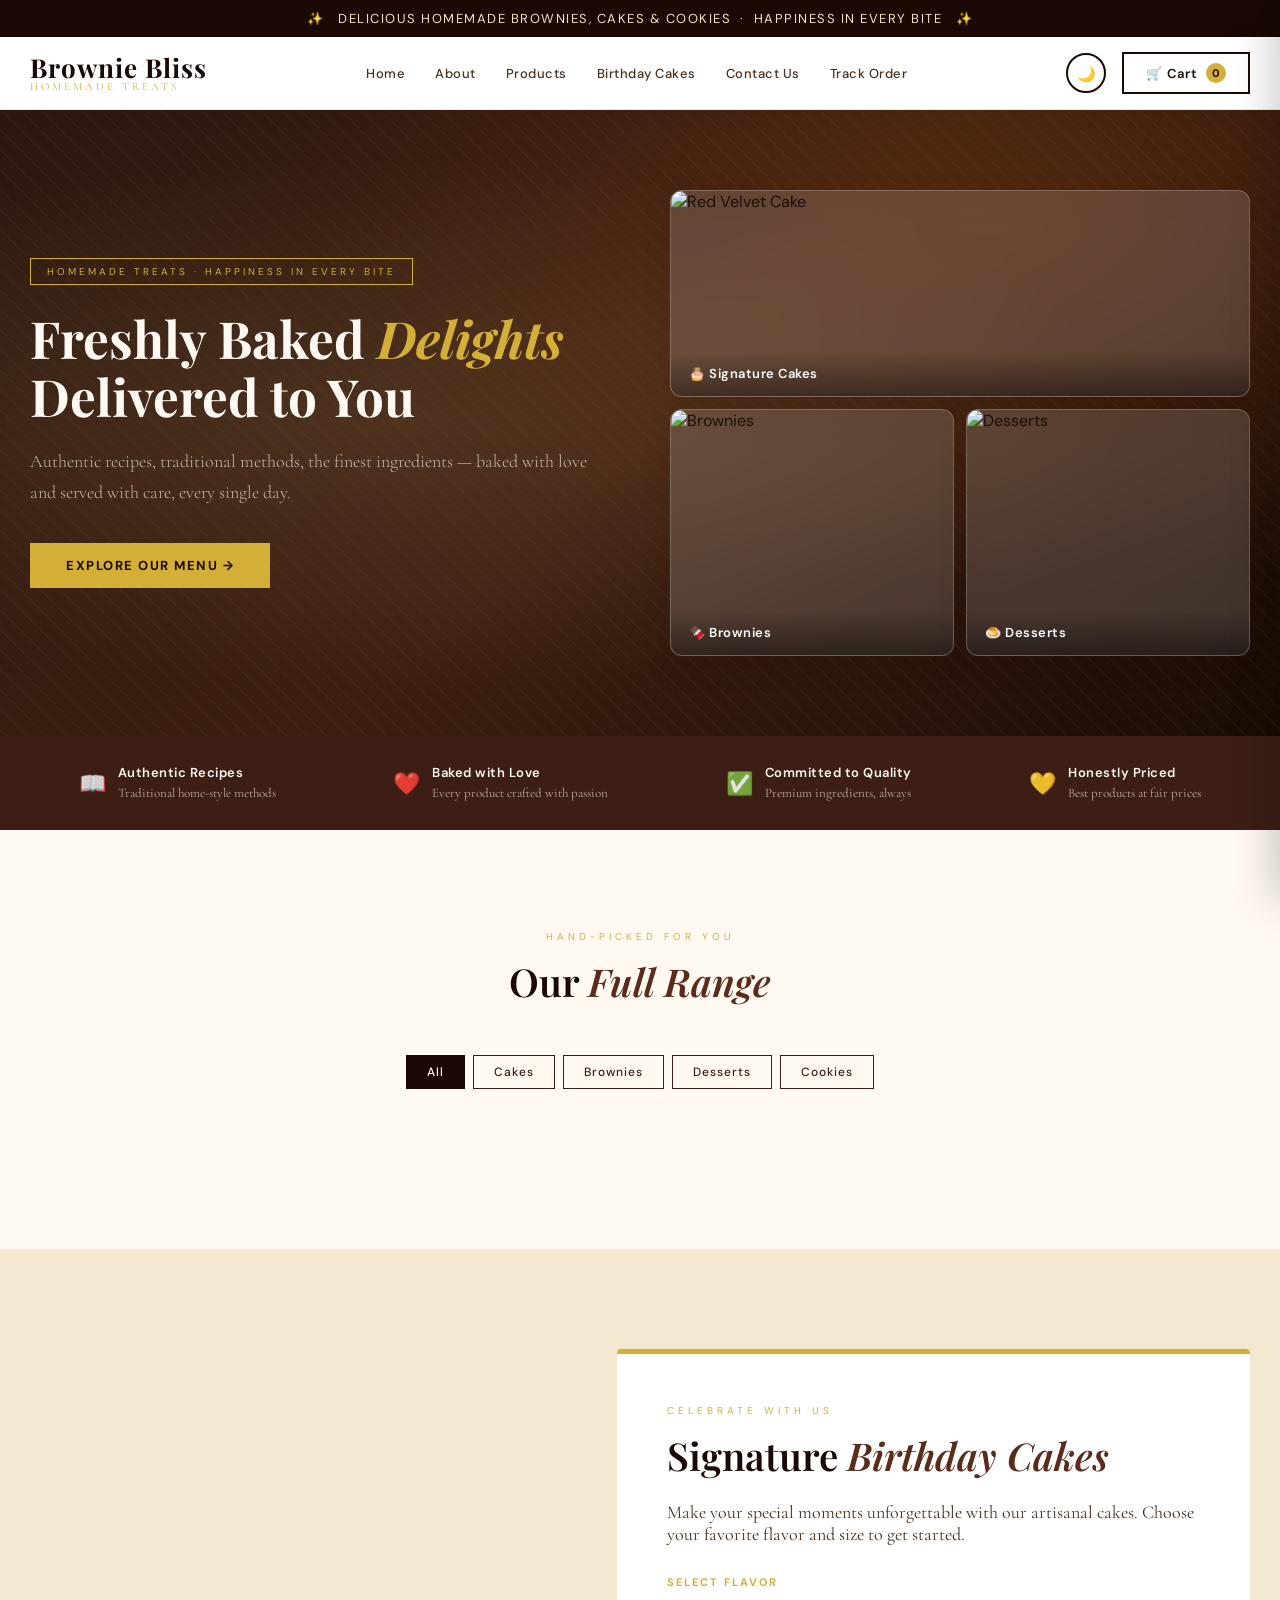
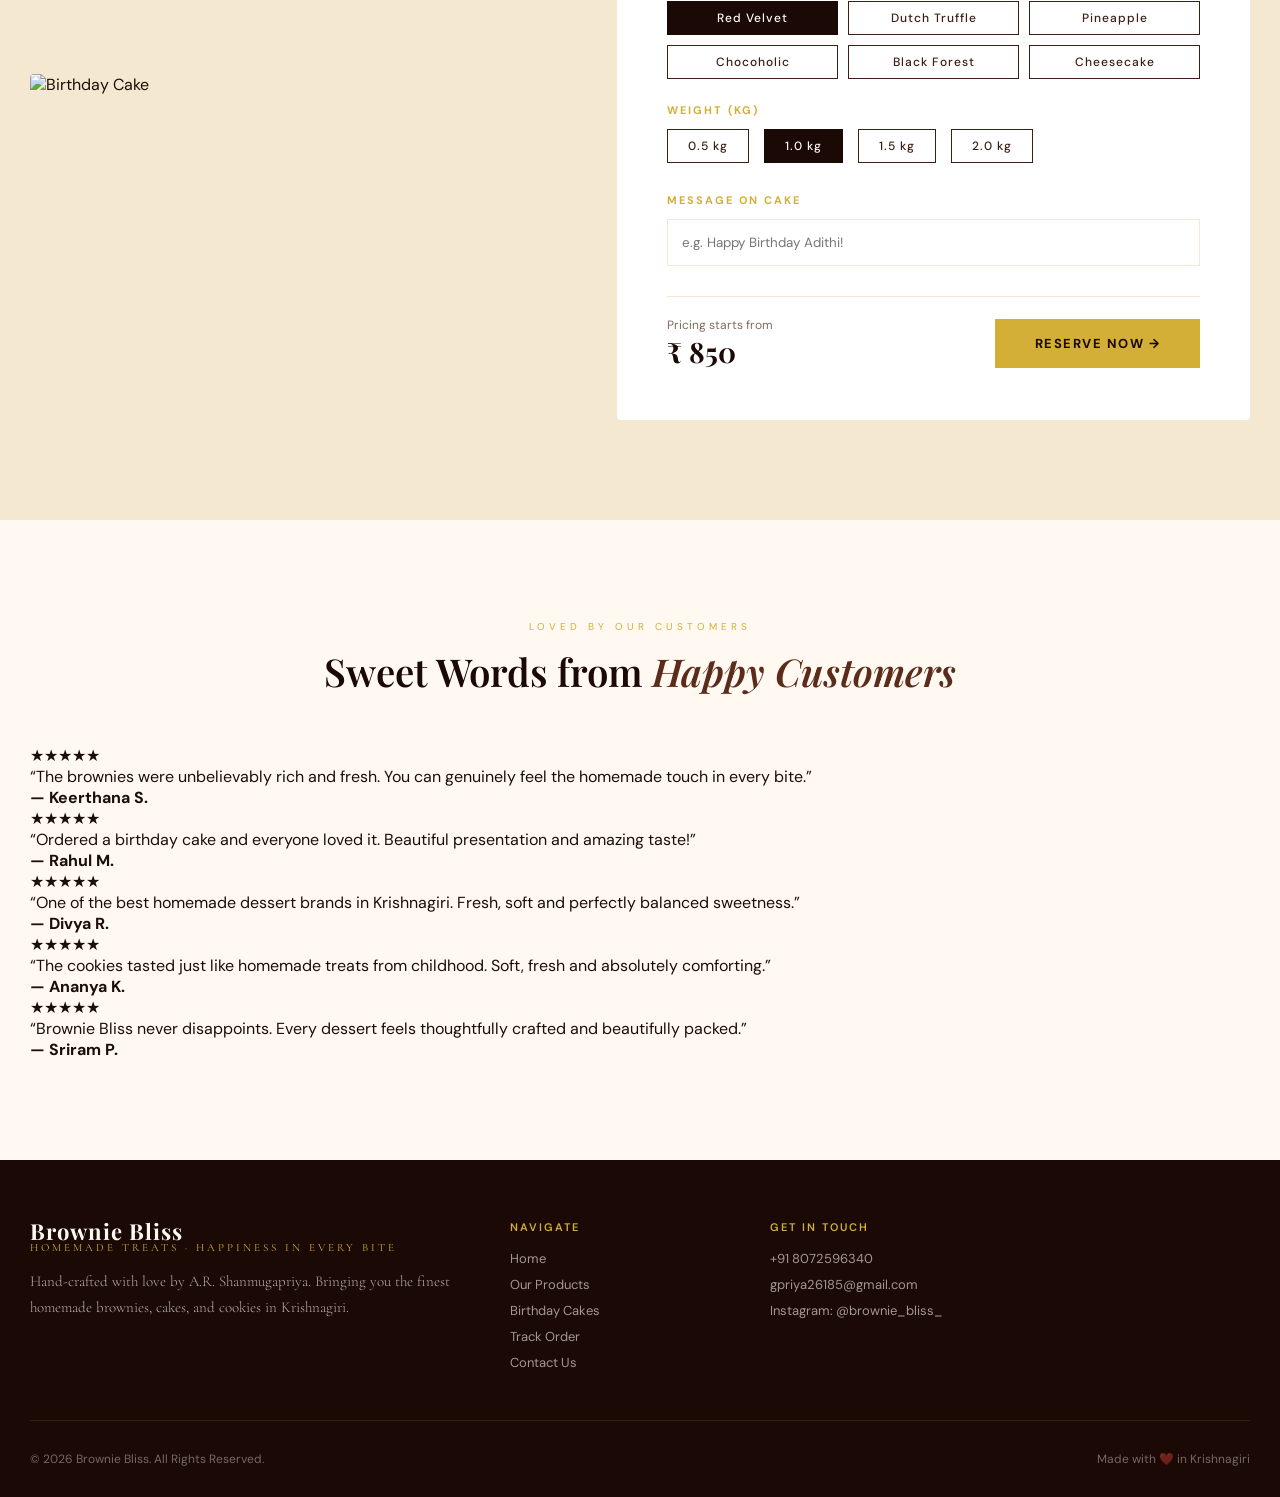
==== commit ff36831d: "Merge pull request #49 from varsha-8287/fix-contact-footer-navigation Fixed the footer Contact Us na" ====
--- a/public/index.html
+++ b/public/index.html
@@ -35,14 +35,12 @@
       </a>
       <nav>
         <a href="index.html#home">Home</a>
+        <a href="about.html">About</a>
         <a href="index.html#products">Products</a>
         <a href="index.html#birthday">Birthday Cakes</a>
-        <a href="index.html#contact">Contact</a>
+        <a href="contact.html">Contact Us</a>
         <a href="track.html">Track Order</a>
       </nav>
-      <button class="menu-toggle" onclick="toggleMenu()">
-  ☰
-</button>
       <div class="header-actions">
         <button id="themeToggleBtn" class="theme-toggle-btn" onclick="toggleTheme()"
           aria-label="Toggle dark mode" title="Toggle dark mode">
@@ -55,13 +53,7 @@
       </div>
     </div>
   </header>
-<div class="mobile-menu" id="mobileMenu">
-  <a href="index.html#home">Home</a>
-  <a href="index.html#products">Products</a>
-  <a href="index.html#birthday">Birthday Cakes</a>
-  <a href="index.html#contact">Contact</a>
-  <a href="track.html">Track Order</a>
-</div>
+
   <!-- HERO -->
   <section class="hero">
     <div class="hero-bg"></div>
@@ -242,6 +234,99 @@
     </div>
   </section>
 
+<!-- TESTIMONIALS -->
+<section class="testimonials-section">
+  <div class="products-inner">
+
+    <div class="section-header">
+      <span class="section-label">Loved by our customers</span>
+
+      <h2 class="section-title">
+        Sweet Words from <em>Happy Customers</em>
+      </h2>
+    </div>
+
+    <div class="testimonial-marquee">
+
+      <div class="testimonial-track">
+
+        <!-- CARD 1 -->
+        <div class="testimonial-card">
+
+          <div class="testimonial-stars">★★★★★</div>
+
+          <p>
+            “The brownies were unbelievably rich and fresh.
+            You can genuinely feel the homemade touch in every bite.”
+          </p>
+
+          <h4>— Keerthana S.</h4>
+
+        </div>
+
+        <!-- CARD 2 -->
+        <div class="testimonial-card">
+
+          <div class="testimonial-stars">★★★★★</div>
+
+          <p>
+            “Ordered a birthday cake and everyone loved it.
+            Beautiful presentation and amazing taste!”
+          </p>
+
+          <h4>— Rahul M.</h4>
+
+        </div>
+
+        <!-- CARD 3 -->
+        <div class="testimonial-card">
+
+          <div class="testimonial-stars">★★★★★</div>
+
+          <p>
+            “One of the best homemade dessert brands in Krishnagiri.
+            Fresh, soft and perfectly balanced sweetness.”
+          </p>
+
+          <h4>— Divya R.</h4>
+
+        </div>
+
+        <!-- CARD 4 -->
+        <div class="testimonial-card">
+
+          <div class="testimonial-stars">★★★★★</div>
+
+          <p>
+            “The cookies tasted just like homemade treats from childhood.
+            Soft, fresh and absolutely comforting.”
+          </p>
+
+          <h4>— Ananya K.</h4>
+
+        </div>
+
+        <!-- CARD 5 -->
+        <div class="testimonial-card">
+
+          <div class="testimonial-stars">★★★★★</div>
+
+          <p>
+            “Brownie Bliss never disappoints.
+            Every dessert feels thoughtfully crafted and beautifully packed.”
+          </p>
+
+          <h4>— Sriram P.</h4>
+
+        </div>
+
+      </div>
+
+    </div>
+
+  </div>
+</section>
+
   <!-- FOOTER -->
   <footer id="contact">
     <div class="footer-inner">
@@ -260,7 +345,7 @@
           <a href="#products">Our Products</a>
           <a href="#birthday">Birthday Cakes</a>
           <a href="track.html">Track Order</a>
-          <a href="#contact">Contact Us</a>
+          <a href="contact.html">Contact Us</a>
         </div>
         <div class="footer-col" style="display: none;">
           <h4>Information</h4>
@@ -271,7 +356,7 @@
           <h4>Get In Touch</h4>
           <a href="tel:08072596340">+91 8072596340</a>
           <a href="mailto:gpriya26185@gmail.com">gpriya26185@gmail.com</a>
-          <a href="https://instagram.com/brownie_bliss_" target="_blank">Instagram: @brownie_bliss_</a>
+          <a href="https://instagram.com/brownie_bliss_" target="_blank" rel="noopener noreferrer">Instagram: @brownie_bliss_</a>
         </div>
       </div>
       <div class="footer-bottom">
--- a/public/style.css
+++ b/public/style.css
@@ -770,6 +770,24 @@
   font-family: 'DM Sans', sans-serif;
 }
 
+html {
+  scroll-behavior: smooth;
+}
+
+#contact:target {
+  animation: contactHighlight 1s ease;
+}
+
+@keyframes contactHighlight {
+  0% {
+    box-shadow: 0 0 0 9999px rgba(201, 169, 110, 0.08);
+  }
+
+  100% {
+    box-shadow: none;
+  }
+}
+
 /* CART SIDEBAR */
 .cart-overlay {
   position: fixed;
@@ -2253,55 +2271,952 @@
   font-size: 14px;
   font-weight: 500;
 }
-.menu-toggle{
-  display:none;
-  background:none;
-  border:none;
-  font-size:28px;
-  cursor:pointer;
-  color:var(--brown-dark);
-}
-
-.mobile-menu{
-  display:none;
-  flex-direction:column;
-  background:white;
-  padding:15px;
-}
-
-.mobile-menu a{
-  text-decoration:none;
-  color:var(--brown-dark);
-  padding:10px 0;
-  border-bottom:1px solid #eee;
-}
-
-@media (max-width:900px){
-
-  nav{
-    display:none;
-  }
-
-  .menu-toggle{
-    display:block;
-  }
-
-  .mobile-menu.show{
-    display:flex;
-    flex-direction:column;
-  }
-  .header-inner{
-  display:flex;
-  justify-content:space-between;
-  align-items:center;
-}
-
-.menu-toggle{
-  order:-1;
-  margin-right:15px;
-}
-
-}
+
+
+/* TESTIMONIALS */
+
+.testimonials-section {
+  padding: 100px 30px;
+  background: var(--cream);
+}
+
+/* =========================
+   TESTIMONIAL MARQUEE
+
+.testimonials-section {
+  padding: 120px 0;
+
+  background:
+    linear-gradient(
+      to bottom,
+      #f8f1e8,
+      #fffaf5
+    );
+
+  overflow: hidden;
+}
+
+.testimonial-marquee {
+  margin-top: 70px;
+
+  overflow: hidden;
+  position: relative;
+}
+
+.testimonial-track {
+  display: flex;
+  gap: 28px;
+
+  width: max-content;
+
+  animation:
+    marqueeScroll 28s linear infinite;
+}
+
+.testimonial-track:hover {
+  animation-play-state: paused;
+}
+
+.testimonial-card {
+  width: 360px;
+  flex-shrink: 0;
+
+  background:
+    linear-gradient(
+      135deg,
+      rgba(255,255,255,0.95),
+      rgba(255,248,240,0.92)
+    );
+
+  border:
+    1px solid rgba(212,175,55,0.18);
+
+  border-top:
+    5px solid var(--gold);
+
+  border-radius: 18px;
+
+  padding: 28px;
+
+  box-shadow:
+    0 12px 35px rgba(0,0,0,0.06);
+
+  backdrop-filter: blur(14px);
+
+  transition: 0.35s ease;
+}
+
+.testimonial-card:hover {
+  transform:
+    translateY(-10px)
+    rotate(-1deg);
+
+  box-shadow:
+    0 24px 60px rgba(0,0,0,0.12);
+}
+
+.testimonial-stars {
+  color: var(--gold);
+
+  font-size: 20px;
+
+  margin-bottom: 24px;
+
+  letter-spacing: 4px;
+}
+
+.testimonial-card p {
+  font-family: 'Cormorant Garamond', serif;
+
+  font-size: 20px;
+
+  line-height: 1.8;
+
+  color: var(--brown-dark);
+
+  margin-bottom: 30px;
+}
+
+.testimonial-card h4 {
+  font-size: 13px;
+
+  color: var(--brown-dark);
+
+  letter-spacing: 1px;
+}
+
+/* ANIMATION */
+
+@keyframes marqueeScroll {
+
+  from {
+    transform: translateX(0);
+  }
+
+  to {
+    transform: translateX(-50%);
+  }
+}
+
+/* MOBILE */
+
+@media (max-width: 900px) {
+
+  .testimonial-card {
+    width: 340px;
+    padding: 32px;
+  }
+
+  .testimonial-card p {
+    font-size: 24px;
+  }
+}
+
+.testimonial-card:hover {
+  transform: translateY(-6px);
+  box-shadow: var(--shadow-lg);
+}
+
+
+
+/* RESPONSIVE */
+
+@media (max-width: 900px) {
+  .testimonials-grid {
+    grid-template-columns: 1fr;
+  }
+}
+
+/* =========================
+   ABOUT PAGE
+
+.about-section {
+  position: relative;
+  overflow: hidden;
+  padding: 120px 30px;
+  background: linear-gradient(
+    to bottom,
+    var(--cream),
+    #fffdf9
+  );
+}
+
+.about-bg-pattern {
+  position: absolute;
+  inset: 0;
+  opacity: 0.03;
+  background-image:
+    radial-gradient(var(--gold) 1px, transparent 1px);
+  background-size: 30px 30px;
+}
+
+.about-inner {
+  max-width: 1300px;
+  margin: 0 auto;
+  position: relative;
+  z-index: 2;
+}
+
+.about-grid {
+  display: grid;
+  grid-template-columns: 1.2fr 1fr;
+  gap: 70px;
+  align-items: center;
+}
+
+.about-story {
+  position: relative;
+}
+
+.about-line {
+  width: 80px;
+  height: 4px;
+  background: var(--gold);
+  margin-bottom: 32px;
+}
+
+.about-lead {
+  font-family: 'Playfair Display', serif;
+  font-size: 32px;
+  line-height: 1.5;
+  color: var(--brown-dark);
+  margin-bottom: 30px;
+}
+
+.about-story p {
+  font-family: 'Cormorant Garamond', serif;
+  font-size: 23px;
+  line-height: 1.9;
+  color: var(--text-mid);
+  margin-bottom: 24px;
+}
+
+.about-cards {
+  display: grid;
+  gap: 24px;
+}
+
+.magic-card {
+  background: rgba(255,255,255,0.8);
+  backdrop-filter: blur(12px);
+  border: 1px solid rgba(212,175,55,0.15);
+  padding: 34px;
+  border-radius: 18px;
+  box-shadow: var(--shadow-sm);
+  transition: all 0.35s ease;
+  background:
+  linear-gradient(
+    to bottom right,
+    rgba(255,255,255,0.95),
+    rgba(255,248,240,0.85)
+  );
+}
+
+.magic-card:hover {
+  transform: translateY(-8px);
+  box-shadow: var(--shadow-lg);
+  border-color: rgba(212,175,55,0.35);
+}
+
+.magic-card span {
+  font-size: 36px;
+  display: block;
+  margin-bottom: 18px;
+}
+
+.magic-card h3 {
+  font-family: 'Playfair Display', serif;
+  color: var(--brown-dark);
+  margin-bottom: 14px;
+  font-size: 24px;
+}
+
+.magic-card p {
+  color: var(--text-mid);
+  line-height: 1.8;
+  font-size: 15px;
+}
+
+
+/* QUOTE STRIP */
+
+.about-quote {
+  background: var(--brown-dark);
+  padding: 100px 30px;
+  text-align: center;
+  position: relative;
+  overflow: hidden;
+  box-shadow:
+  inset 0 0 120px rgba(212,175,55,0.08);
+}
+
+.about-quote::before {
+  content: "";
+  position: absolute;
+  inset: 0;
+  opacity: 0.04;
+  background-image:
+    repeating-linear-gradient(
+      45deg,
+      var(--gold) 0,
+      var(--gold) 1px,
+      transparent 1px,
+      transparent 30px
+    );
+}
+
+.about-quote-inner {
+  position: relative;
+  z-index: 2;
+}
+
+.about-quote p {
+  font-family: 'Playfair Display', serif;
+  font-size: clamp(32px, 4vw, 52px);
+  line-height: 1.5;
+  color: var(--cream);
+  font-style: italic;
+}
+
+.about-quote p::before,
+.about-quote p::after {
+  content: "✦";
+  color: var(--gold);
+  margin: 0 16px;
+}
+.about-section {
+  background:
+    linear-gradient(
+      to bottom,
+      #fff9f2,
+      #f7ede1
+    );
+}
+/* RESPONSIVE */
+
+@media (max-width: 900px) {
+
+  .about-grid {
+    grid-template-columns: 1fr;
+    gap: 50px;
+  }
+
+  .about-lead {
+    font-size: 26px;
+  }
+
+  .about-story p {
+    font-size: 20px;
+  }
+
+  .about-quote {
+    padding: 70px 24px;
+  }
+}
+/* CONTACT SOCIAL LINKS */
+
+.contact-socials {
+  display: flex;
+  gap: 14px;
+  flex-wrap: wrap;
+  margin-top: 24px;
+}
+
+.contact-socials a {
+  text-decoration: none;
+  color: var(--brown-dark);
+  border: 1px solid var(--cream-dark);
+  padding: 10px 18px;
+  font-size: 13px;
+  transition: 0.3s ease;
+  background: var(--white);
+}
+
+.contact-socials a:hover {
+  background: var(--brown-dark);
+  color: var(--cream);
+  border-color: var(--brown-dark);
+}
+
+/* =========================
+   CONTACT PAGE PREMIUM
+
+.contact-page {
+  position: relative;
+  overflow: hidden;
+  padding: 120px 30px;
+  background:
+    linear-gradient(
+      135deg,
+      #fffaf4 0%,
+      #f9f1e7 100%
+    );
+}
+
+.contact-bg {
+  position: absolute;
+  inset: 0;
+  opacity: 0.03;
+
+  background-image:
+    radial-gradient(var(--gold) 1px, transparent 1px);
+
+  background-size: 28px 28px;
+}
+
+.contact-inner {
+  position: relative;
+  z-index: 2;
+
+  max-width: 1300px;
+  margin: 0 auto;
+
+  display: grid;
+  grid-template-columns: 1.1fr 0.9fr;
+  gap: 70px;
+}
+
+.contact-desc {
+  font-family: 'Cormorant Garamond', serif;
+  font-size: 24px;
+  line-height: 1.8;
+  color: var(--text-mid);
+
+  margin:
+    30px 0 50px;
+}
+
+/* INFO GRID */
+
+.contact-info-grid {
+  display: grid;
+  gap: 22px;
+
+  margin-bottom: 40px;
+}
+
+.contact-info-card {
+  display: flex;
+  gap: 20px;
+
+  background: rgba(255,255,255,0.7);
+
+  border: 1px solid rgba(212,175,55,0.15);
+
+  padding: 26px;
+  border-radius: 18px;
+
+  backdrop-filter: blur(10px);
+
+  transition: 0.35s ease;
+}
+
+.contact-info-card:hover {
+  transform: translateY(-6px);
+
+  box-shadow: var(--shadow-lg);
+}
+
+.contact-icon {
+  width: 58px;
+  height: 58px;
+
+  border-radius: 50%;
+
+  background: var(--brown-dark);
+
+  color: var(--cream);
+
+  display: flex;
+  align-items: center;
+  justify-content: center;
+
+  font-size: 24px;
+
+  flex-shrink: 0;
+}
+
+.contact-info-card h4 {
+  font-family: 'Playfair Display', serif;
+
+  margin-bottom: 8px;
+
+  color: var(--brown-dark);
+}
+
+.contact-info-card p,
+.contact-info-card a {
+  color: var(--text-mid);
+
+  line-height: 1.7;
+
+  text-decoration: none;
+}
+
+/* HOURS CARD */
+
+.hours-card {
+  background:
+    linear-gradient(
+      135deg,
+      var(--brown-dark),
+      #2f140d
+    );
+
+  color: var(--cream);
+
+  padding: 36px;
+
+  border-radius: 24px;
+
+  margin-bottom: 32px;
+
+  box-shadow: var(--shadow-lg);
+}
+
+.hours-card h3 {
+  font-family: 'Playfair Display', serif;
+
+  margin-bottom: 24px;
+
+  font-size: 30px;
+
+  color: var(--gold);
+}
+
+.hour-row {
+  display: flex;
+  justify-content: space-between;
+
+  padding: 14px 0;
+
+  border-bottom:
+    1px solid rgba(255,255,255,0.1);
+}
+
+.hour-row:last-child {
+  border-bottom: none;
+}
+
+/* INSTAGRAM BOX */
+
+.insta-box {
+  display: flex;
+  align-items: center;
+  gap: 18px;
+
+  background:
+    linear-gradient(
+      135deg,
+      #833ab4,
+      #fd1d1d,
+      #fcb045
+    );
+
+  padding: 22px 26px;
+
+  border-radius: 20px;
+
+  text-decoration: none;
+
+  color: white;
+
+  transition: 0.35s ease;
+
+  box-shadow:
+    0 18px 40px rgba(131,58,180,0.25);
+}
+
+.insta-box:hover {
+  transform: translateY(-6px) scale(1.01);
+}
+
+.insta-icon {
+  width: 62px;
+  height: 62px;
+
+  border-radius: 50%;
+
+  background: rgba(255,255,255,0.18);
+
+  display: flex;
+  align-items: center;
+  justify-content: center;
+
+  font-size: 28px;
+
+  backdrop-filter: blur(10px);
+}
+
+.insta-box span {
+  font-size: 13px;
+  opacity: 0.85;
+}
+
+.insta-box h4 {
+  font-size: 24px;
+
+  margin-top: 4px;
+
+  font-family: 'Playfair Display', serif;
+}
+
+/* FORM BOX */
+
+.contact-form-box {
+  background:
+    linear-gradient(
+      to bottom,
+      #2a120c,
+      #1b0b07
+    );
+
+  color: white;
+
+  padding: 50px;
+
+  border-radius: 28px;
+
+  box-shadow:
+    0 25px 60px rgba(0,0,0,0.25);
+}
+
+.form-top {
+  display: flex;
+  align-items: center;
+  gap: 14px;
+
+  margin-bottom: 20px;
+}
+
+.form-top span {
+  font-size: 28px;
+}
+
+.form-top h3 {
+  font-family: 'Playfair Display', serif;
+
+  font-size: 34px;
+
+  color: var(--gold-light);
+}
+
+.form-desc {
+  color: rgba(255,255,255,0.7);
+
+  line-height: 1.8;
+
+  margin-bottom: 32px;
+}
+
+.contact-form-box form {
+  display: flex;
+  flex-direction: column;
+  gap: 20px;
+}
+
+.contact-form-box input,
+.contact-form-box textarea {
+  width: 100%;
+
+  background: rgba(255,255,255,0.08);
+
+  border: 1px solid rgba(255,255,255,0.08);
+
+  color: white;
+
+  padding: 16px 18px;
+
+  border-radius: 14px;
+
+  outline: none;
+
+  font-family: 'DM Sans', sans-serif;
+}
+
+.contact-form-box textarea {
+  height: 140px;
+  resize: vertical;
+}
+
+.contact-form-box input::placeholder,
+.contact-form-box textarea::placeholder {
+  color: rgba(255,255,255,0.45);
+}
+
+.contact-form-box input:focus,
+.contact-form-box textarea:focus {
+  border-color: var(--gold);
+}
+
+/* RESPONSIVE */
+
+@media (max-width: 900px) {
+
+  .contact-inner {
+    grid-template-columns: 1fr;
+  }
+
+  .contact-desc {
+    font-size: 21px;
+  }
+
+  .contact-form-box {
+    padding: 36px 28px;
+  }
+
+  .form-top h3 {
+    font-size: 28px;
+  }
+}
+
+/* =========================
+   EXPERIENCE SECTION
+
+.experience-section {
+  padding: 120px 30px;
+
+  background:
+    linear-gradient(
+      to bottom,
+      #fffaf5,
+      #f7eee5
+    );
+}
+
+.experience-inner {
+  max-width: 1300px;
+  margin: 0 auto;
+
+  display: grid;
+  grid-template-columns: 1.1fr 0.9fr;
+
+  gap: 70px;
+  align-items: center;
+}
+
+.experience-text {
+  font-family: 'Cormorant Garamond', serif;
+
+  font-size: 24px;
+  line-height: 1.9;
+
+  color: var(--text-mid);
+
+  margin-bottom: 24px;
+}
+
+/* CARDS */
+
+.experience-cards {
+  display: grid;
+
+  grid-template-columns: repeat(2, 1fr);
+
+  gap: 24px;
+}
+
+.exp-card {
+  background:
+    linear-gradient(
+      135deg,
+      #2d130c,
+      #4b1d11
+    );
+
+  color: white;
+
+  padding: 40px 28px;
+
+  border-radius: 24px;
+
+  text-align: center;
+
+  box-shadow:
+    0 18px 40px rgba(0,0,0,0.18);
+
+  transition: 0.35s ease;
+}
+
+.exp-card:hover {
+  transform:
+    translateY(-8px)
+    scale(1.02);
+}
+
+.exp-card h3 {
+  font-size: 52px;
+
+  margin-bottom: 14px;
+
+  color: var(--gold);
+
+  font-family: 'Playfair Display', serif;
+}
+
+.exp-card span {
+  font-size: 16px;
+
+  color: rgba(255,255,255,0.8);
+
+  letter-spacing: 0.5px;
+}
+
+/* RESPONSIVE */
+
+@media (max-width: 900px) {
+
+  .experience-inner {
+    grid-template-columns: 1fr;
+  }
+
+  .experience-text {
+    font-size: 21px;
+  }
+
+  .experience-cards {
+    grid-template-columns: 1fr;
+  }
+}
+
+/* Admin Panel Additions */
+.panel-title-group {
+  display: flex;
+  align-items: center;
+  gap: 16px;
+}
+
+.btn-export {
+  padding: 8px 16px !important;
+  font-size: 13px !important;
+  border-radius: 6px !important;
+  background: var(--gold) !important;
+  color: var(--brown-dark) !important;
+}
+
+/* ═══════════════════════════════════════════════════════════
+   DARK MODE
+   ═══════════════════════════════════════════════════════════ */
+
+html.dark {
+  /* Backgrounds — --cream & --white are used as bg, so override them */
+  --cream:        #1a1008;
+  --cream-dark:   #221508;
+  --white:        #1c1108;
+  /* Text */
+  --text-dark:    #f0e4d0;
+  --text-mid:     #c8a882;
+  /* Shadows */
+  --shadow-sm:    0 2px 4px rgba(0,0,0,0.45);
+  --shadow-md:    0 10px 30px rgba(0,0,0,0.55);
+  --shadow-lg:    0 20px 50px rgba(0,0,0,0.65);
+  /* Glass */
+  --glass:        rgba(26,14,5,0.75);
+  --glass-border: rgba(212,175,55,0.2);
+}
+
+/* ── Smooth colour transitions (scoped — avoids breaking hover/transform) ── */
+body, header, .cart-sidebar, .cart-item, .cart-header,
+.product-card, .product-info, .checkout-modal,
+nav a, input, textarea, select {
+  transition: background-color 0.28s ease, color 0.28s ease, border-color 0.28s ease;
+}
+
+/* ─────────────────────────────────────────────────────────────
+   TEXT COLOUR FIXES
+   The site uses --brown-dark / --brown-warm / --cream for text.
+   On a now-dark background those are invisible. Fix each group.
+   ───────────────────────────────────────────────────────────── */
+
+/* Elements using --cream as TEXT colour on hero/values strip
+   (those sections are always dark — don't touch their bg) */
+html.dark .hero-title,
+html.dark .value-item,
+html.dark .value-text strong,
+html.dark .value-text span {
+  color: #FFF9F2; /* original cream */
+}
+
+/* Logo */
+html.dark .logo-name { color: var(--text-dark); }
+html.dark .logo-sub  { color: var(--gold); }
+
+/* Headings on light-turned-dark backgrounds */
+html.dark h2.section-title,
+html.dark .section-title { color: var(--text-dark); }
+html.dark .section-title em { color: var(--gold); }
+html.dark .section-label { color: var(--gold); }
+
+/* General headings */
+html.dark h1, html.dark h2, html.dark h3, html.dark h4 { color: var(--text-dark); }
+
+/* Nav links */
+html.dark nav a       { color: var(--text-mid); }
+html.dark nav a:hover { color: var(--text-dark); }
+
+/* Cart button */
+html.dark .cart-btn              { color: var(--text-mid); border-color: #5a3820; }
+html.dark .cart-btn:hover        { background: var(--gold); color: var(--brown-dark); border-color: var(--gold); }
+
+/* Filter tabs */
+html.dark .filter-tab            { color: var(--text-mid); border-color: #5a3820; }
+html.dark .filter-tab.active,
+html.dark .filter-tab:hover      { background: var(--gold); color: var(--brown-dark); border-color: var(--gold); }
+
+/* Product cards */
+html.dark .product-name          { color: var(--text-dark); }
+html.dark .product-price         { color: var(--gold); }
+html.dark .product-category      { color: var(--gold); }
+
+/* Birthday section inline-styled text (override via element selectors) */
+html.dark .birthday-card         { background: var(--white) !important; }
+html.dark label[style]           { color: var(--gold) !important; }
+
+/* Footer (bg stays dark, text was already okay except logo) */
+html.dark .footer-brand .logo-name   { color: var(--text-dark); }
+html.dark .footer-bottom             { color: rgba(240,228,208,0.4); }
+html.dark .footer-col a              { color: rgba(240,228,208,0.6); }
+html.dark .footer-col a:hover        { color: var(--gold-light); }
+
+/* Cart sidebar */
+html.dark .cart-title            { color: var(--text-dark); }
+html.dark .cart-item-name        { color: var(--text-dark); }
+html.dark .cart-item-price       { color: var(--gold); }
+html.dark .cart-total-label,
+html.dark .cart-total-amt        { color: var(--text-dark); }
+
+/* Inputs / textareas */
+html.dark input, html.dark textarea, html.dark select {
+  background: var(--cream-dark);
+  color: var(--text-dark);
+  border-color: #3a2010;
+}
+html.dark input::placeholder,
+html.dark textarea::placeholder  { color: #8a6848; }
+
+/* ── THEME TOGGLE BUTTON ── */
+.theme-toggle-btn {
+  display: inline-flex;
+  align-items: center;
+  justify-content: center;
+  width: 40px;
+  height: 40px;
+  border-radius: 50%;
+  background: none;
+  border: 2px solid var(--brown-dark);
+  cursor: pointer;
+  font-size: 15px;
+  flex-shrink: 0;
+  transition: all 0.22s ease;
+  line-height: 1;
+  backface-visibility: hidden;
+}
+.theme-toggle-btn:hover              { background: var(--brown-dark); transform: rotate(22deg) scale(1.08); }
+html.dark .theme-toggle-btn          { border-color: var(--gold); }
+html.dark .theme-toggle-btn:hover    { background: var(--gold); }
+
+
+
 html {
   scroll-behavior: smooth;
 }
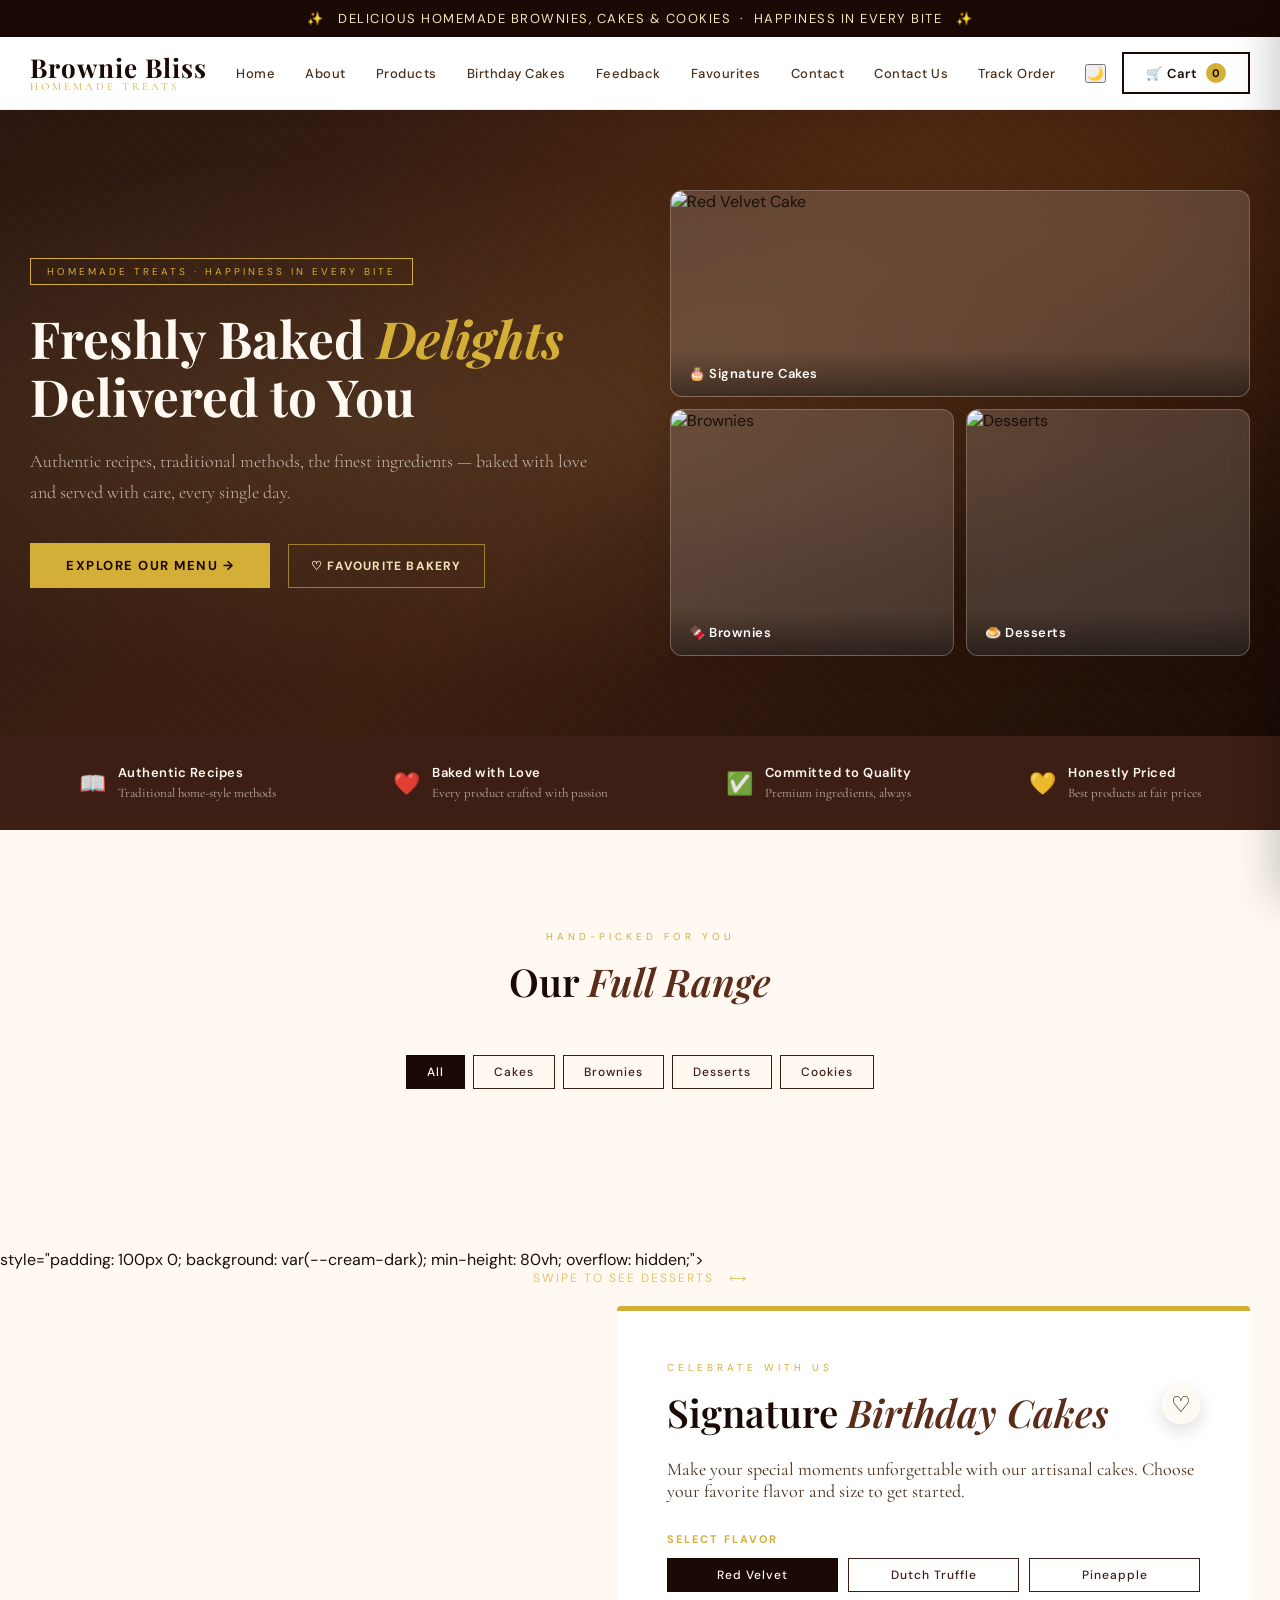
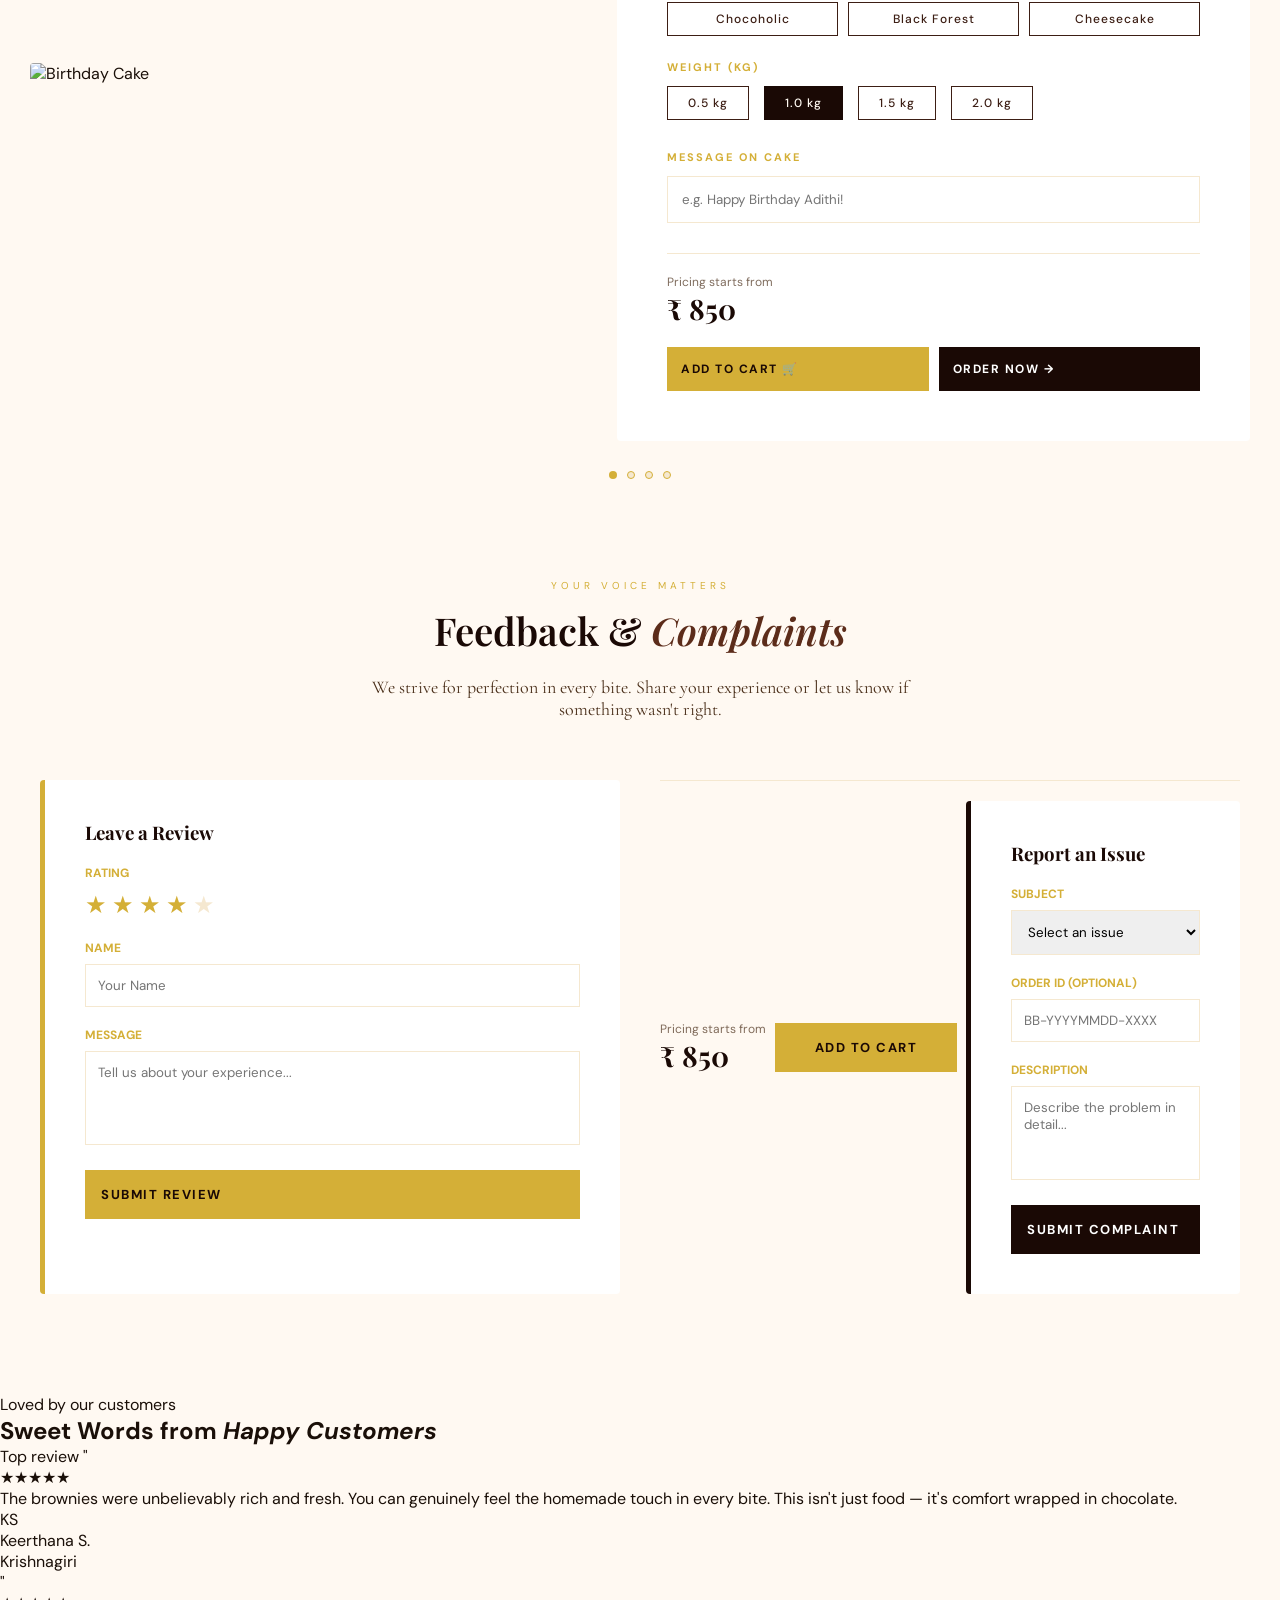
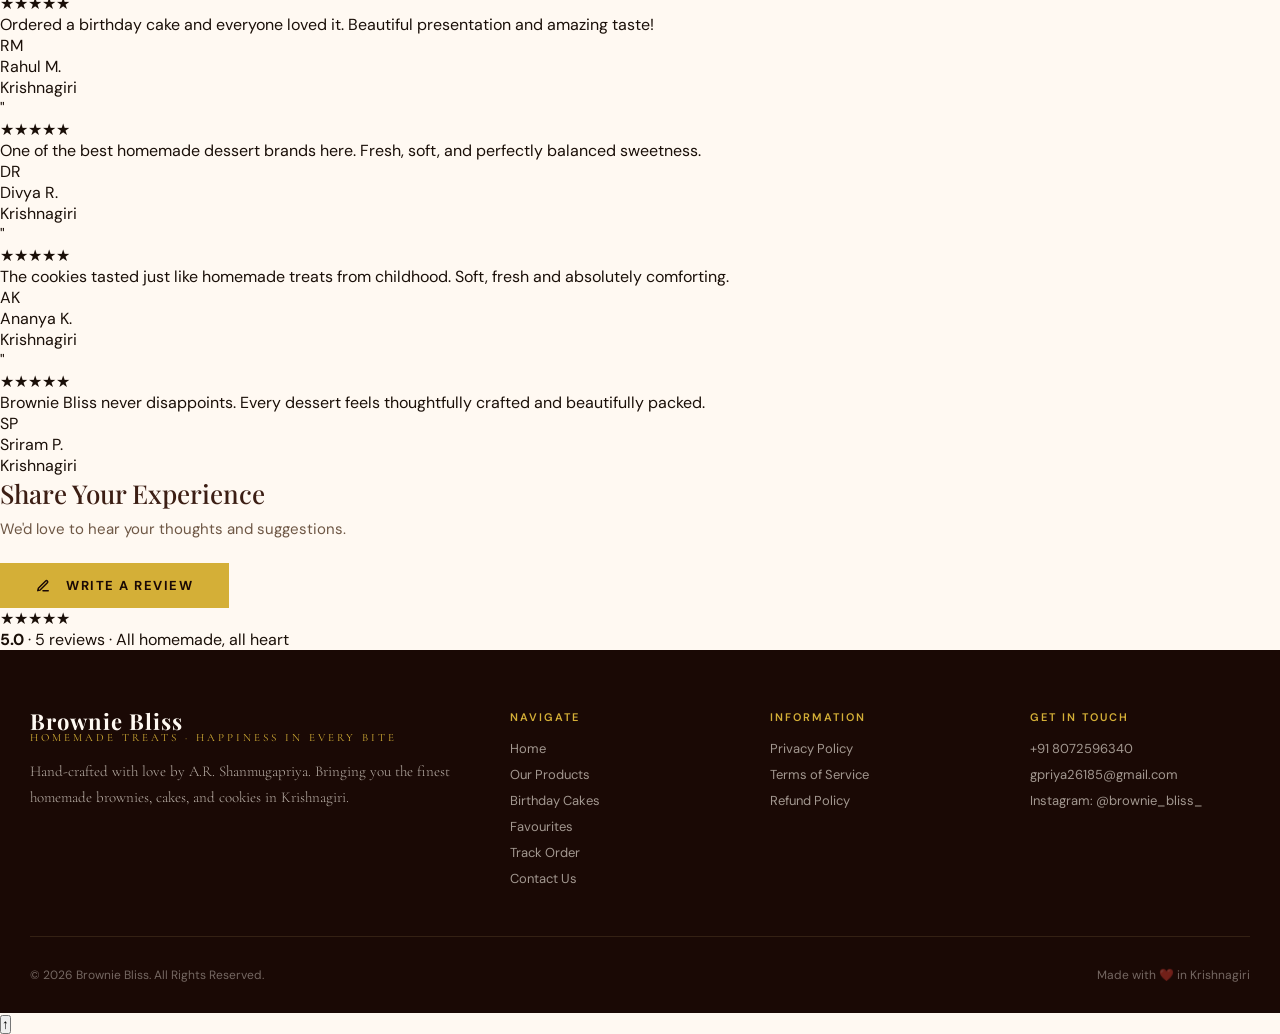
==== commit 6f9cd020: "Resolve merge conflicts, preserve modular architecture and security middleware" ====
--- a/public/index.html
+++ b/public/index.html
@@ -4,11 +4,13 @@
 <head>
   <meta charset="UTF-8">
   <meta name="viewport" content="width=device-width, initial-scale=1.0">
+  <link rel="icon" type="image/png" href="assets/favicon.png">
   <title>Brownie Bliss — Happiness in Every Bite</title>
   <link
     href="https://fonts.googleapis.com/css2?family=Playfair+Display:ital,wght@0,400;0,600;0,700;1,400&family=Cormorant+Garamond:wght@300;400;500&family=DM+Sans:wght@300;400;500&display=swap"
     rel="stylesheet">
   <link rel="stylesheet" href="style.css">
+  
   <!-- Theme init: sets dark class synchronously before first paint (no flash) -->
   <script>
     (function () {
@@ -36,11 +38,17 @@
       <nav>
         <a href="index.html#home">Home</a>
         <a href="about.html">About</a>
-        <a href="index.html#products">Products</a>
+        <a href="products.html">Products</a>
         <a href="index.html#birthday">Birthday Cakes</a>
+        <a href="#feedback">Feedback</a>
+        <a href="favourites.html">Favourites <span class="nav-count" data-favourites-count style="display:none">0</span></a>
+        <a href="index.html#contact">Contact</a>
         <a href="contact.html">Contact Us</a>
         <a href="track.html">Track Order</a>
       </nav>
+      <button class="menu-toggle" onclick="toggleMenu()">
+  ☰
+</button>
       <div class="header-actions">
         <button id="themeToggleBtn" class="theme-toggle-btn" onclick="toggleTheme()"
           aria-label="Toggle dark mode" title="Toggle dark mode">
@@ -53,84 +61,153 @@
       </div>
     </div>
   </header>
-
-  <!-- HERO -->
-  <section class="hero">
-    <div class="hero-bg"></div>
-    <div class="hero-pattern"></div>
-    <div class="hero-content">
-      <div class="hero-text">
-        <span class="hero-badge">Homemade Treats · Happiness in every bite</span>
-        <h1 class="hero-title">
-          Freshly Baked <em>Delights</em><br>Delivered to You
-        </h1>
-        <p class="hero-desc">Authentic recipes, traditional methods, the finest ingredients — baked with love
-          and served
-          with care, every single day.</p>
-        <a href="#products" class="hero-cta" style="text-decoration: none;">
-          Explore Our Menu &rarr;
-        </a>
-      </div>
-      <div class="hero-visual">
-        <div class="hero-card">
-          <img src="https://theobroma.in/cdn/shop/files/redvelvet-theo.jpg?v=1701321860" alt="Red Velvet Cake">
-          <div class="hero-card-label">🎂 Signature Cakes</div>
-        </div>
-        <div class="hero-card">
-          <img src="https://theobroma.in/cdn/shop/files/OverloadBrownie_400x400.jpg?v=1711183338" alt="Brownies">
-          <div class="hero-card-label">🍫 Brownies</div>
-        </div>
-        <div class="hero-card">
-          <img src="https://theobroma.in/cdn/shop/files/Delicacies-04.jpg?v=1681320427" alt="Desserts">
-          <div class="hero-card-label">🍮 Desserts</div>
-        </div>
-      </div>
-    </div>
-  </section>
-
+<div class="mobile-menu" id="mobileMenu">
+  <a href="index.html#home">Home</a>
+  <a href="products.html">Products</a>
+  <a href="index.html#birthday">Birthday Cakes</a>
+  <a href="index.html#contact">Contact</a>
+  <a href="track.html">Track Order</a>
+</div>
+<!-- HERO -->
+<section class="hero">
+  <div class="hero-bg"></div>
+  <div class="hero-pattern"></div>
+
+  <div class="hero-content">
+
+    <div class="hero-text" data-aos="fade-right">
+
+      <span class="hero-badge">
+        Homemade Treats · Happiness in every bite
+      </span>
+
+      <h1 class="hero-title">
+        Freshly Baked <em>Delights</em><br>
+        Delivered to You
+      </h1>
+
+      <p class="hero-desc">
+        Authentic recipes, traditional methods, the finest ingredients —
+        baked with love and served with care, every single day.
+      </p>
+
+      <a href="#products" class="hero-cta" style="text-decoration: none;">
+        Explore Our Menu &rarr;
+      </a>
+
+      <button
+        class="hero-favourite-btn"
+        type="button"
+        data-fav-type="bakeries"
+        data-fav-id="brownie-bliss"
+        aria-pressed="false"
+        onclick="toggleBakeryFavourite()">
+
+        &#9825; Favourite Bakery
+
+      </button>
+
+    </div>
+
+    <div class="hero-visual" data-aos="fade-left">
+
+      <div class="hero-card">
+
+        <img
+          src="https://theobroma.in/cdn/shop/files/redvelvet-theo.jpg?v=1701321860"
+          alt="Red Velvet Cake">
+
+        <div class="hero-card-label">
+          🎂 Signature Cakes
+        </div>
+
+      </div>
+
+      <div class="hero-card">
+
+        <img
+          src="https://theobroma.in/cdn/shop/files/OverloadBrownie_400x400.jpg?v=1711183338"
+          alt="Brownies">
+
+        <div class="hero-card-label">
+          🍫 Brownies
+        </div>
+
+      </div>
+
+      <div class="hero-card">
+
+        <img
+          src="https://theobroma.in/cdn/shop/files/Delicacies-04.jpg?v=1681320427"
+          alt="Desserts">
+
+        <div class="hero-card-label">
+          🍮 Desserts
+        </div>
+
+      </div>
+
+    </div>
+
+  </div>
+</section>
   <!-- VALUES STRIP -->
-  <div class="values-strip" id="about">
-    <div class="values-inner">
-      <div class="value-item">
-        <span class="value-icon">📖</span>
-        <div class="value-text">
-          <strong>Authentic Recipes</strong>
-          <span>Traditional home-style methods</span>
-        </div>
-      </div>
-      <div class="value-item">
-        <span class="value-icon">❤️</span>
-        <div class="value-text">
-          <strong>Baked with Love</strong>
-          <span>Every product crafted with passion</span>
-        </div>
-      </div>
-      <div class="value-item">
-        <span class="value-icon">✅</span>
-        <div class="value-text">
-          <strong>Committed to Quality</strong>
-          <span>Premium ingredients, always</span>
-        </div>
-      </div>
-      <div class="value-item">
-        <span class="value-icon">💛</span>
-        <div class="value-text">
-          <strong>Honestly Priced</strong>
-          <span>Best products at fair prices</span>
-        </div>
-      </div>
-    </div>
+<div class="values-strip" id="about">
+
+  <div class="values-inner" data-aos="fade-up">
+
+    <div class="value-item">
+      <span class="value-icon">📖</span>
+
+      <div class="value-text">
+        <strong>Authentic Recipes</strong>
+        <span>Traditional home-style methods</span>
+      </div>
+    </div>
+
+    <div class="value-item">
+      <span class="value-icon">❤️</span>
+
+      <div class="value-text">
+        <strong>Baked with Love</strong>
+        <span>Every product crafted with passion</span>
+      </div>
+    </div>
+
+    <div class="value-item">
+      <span class="value-icon">✅</span>
+
+      <div class="value-text">
+        <strong>Committed to Quality</strong>
+        <span>Premium ingredients, always</span>
+      </div>
+    </div>
+
+    <div class="value-item">
+      <span class="value-icon">💛</span>
+
+      <div class="value-text">
+        <strong>Honestly Priced</strong>
+        <span>Best products at fair prices</span>
+      </div>
+    </div>
+
   </div>
-
-
-
+</div>
   <!-- PRODUCTS SECTION -->
   <section class="products-section" id="products" style="padding: 100px 30px; background: var(--cream);">
     <div class="products-inner">
-      <div class="section-header">
-        <span class="section-label">Hand-picked for you</span>
-        <h2 class="section-title">Our <em>Full Range</em></h2>
-      </div>
+      <div class="section-header" data-aos="fade-up">
+
+  <span class="section-label">
+    Hand-picked for you
+  </span>
+
+  <h2 class="section-title">
+    Our <em>Full Range</em>
+  </h2>
+
+</div>
 
       <div class="filter-tabs" style="margin-bottom: 60px;">
         <button class="filter-tab active" onclick="filterProducts('all', this)">All</button>
@@ -144,76 +221,381 @@
     </div>
   </section>
 
-  <!-- BIRTHDAY CAKES SECTION -->
-  <section class="birthday-section" id="birthday"
-    style="padding: 100px 30px; background: var(--cream-dark); min-height: 80vh;">
-    <div
-      style="max-width: 1300px; margin: 0 auto; display: grid; grid-template-columns: 1fr 1.2fr; gap: 60px; align-items: center;">
-      <div class="birthday-visual">
-        <img id="birthdayCakeImg" src="https://theobroma.in/cdn/shop/files/redvelvet-theo.jpg?v=1701321860"
-          alt="Birthday Cake"
-          style="width: 100%; height: 550px; object-fit: cover; border-radius: 4px; box-shadow: var(--shadow);">
-      </div>
-      <div class="birthday-card"
-        style="background: var(--white); padding: 50px; border-radius: 4px; box-shadow: var(--shadow); border-top: 5px solid var(--gold);">
-        <span class="section-label">Celebrate with Us</span>
-        <h2 class="section-title" style="margin-bottom: 20px;">Signature <em>Birthday Cakes</em></h2>
-        <p
-          style="margin-bottom: 30px; color: var(--text-mid); font-family: 'Cormorant Garamond', serif; font-size: 18px;">
-          Make your special moments unforgettable with our artisanal cakes. Choose your favorite flavor and
-          size to get
-          started.
+  <!-- BIRTHDAY & DESSERT SLIDER SECTION -->
+  <section class="birthday-section" data-aos="fade-up"></section>
+    style="padding: 100px 0; background: var(--cream-dark); min-height: 80vh; overflow: hidden;">
+    
+    <!-- Slider Hint -->
+    <div style="text-align: center; margin-bottom: 20px; font-size: 12px; color: var(--gold); letter-spacing: 2px; text-transform: uppercase; opacity: 0.7;">
+      Swipe to see Desserts &nbsp; ⟷
+    </div>
+
+    <div class="birthday-slider" style="display: flex; overflow-x: auto; scroll-snap-type: x mandatory; -webkit-overflow-scrolling: touch; scroll-behavior: smooth;">
+      
+      <!-- SLIDE 1: BIRTHDAY CAKES -->
+      <div class="bday-slide" style="flex: 0 0 100%; scroll-snap-align: start; padding: 0 30px;">
+        <div style="max-width: 1300px; margin: 0 auto; display: grid; grid-template-columns: 1fr 1.2fr; gap: 60px; align-items: center;">
+          <div class="birthday-visual">
+            <img id="birthdayCakeImg" src="https://theobroma.in/cdn/shop/files/redvelvet-theo.jpg?v=1701321860"
+              alt="Birthday Cake"
+              style="width: 100%; height: 550px; object-fit: cover; border-radius: 4px; box-shadow: var(--shadow);">
+          </div>
+          <div class="birthday-card"
+            style="background: var(--white); padding: 50px; border-radius: 4px; box-shadow: var(--shadow); border-top: 5px solid var(--gold);">
+            <span class="section-label">Celebrate with Us</span>
+            <div class="birthday-title-row">
+              <h2 class="section-title" style="margin-bottom: 20px;">Signature <em>Birthday Cakes</em></h2>
+              <button id="birthdayFavoriteBtn" class="favorite-btn favorite-btn-inline" type="button"
+                aria-label="Toggle birthday cake favourite" aria-pressed="false" onclick="toggleBirthdayFavourite()">&#9825;</button>
+            </div>
+            <p
+              style="margin-bottom: 30px; color: var(--text-mid); font-family: 'Cormorant Garamond', serif; font-size: 18px;">
+              Make your special moments unforgettable with our artisanal cakes. Choose your favorite flavor and
+              size to get
+              started.
+            </p>
+    
+            <div style="margin-bottom: 24px;">
+              <label
+                style="display: block; font-size: 11px; letter-spacing: 2px; text-transform: uppercase; color: var(--gold); margin-bottom: 12px; font-weight: 700;">Select
+                Flavor</label>
+              <div style="display: grid; grid-template-columns: repeat(3, 1fr); gap: 10px;">
+      <button class="filter-tab flavor-btn active" onclick="updateBirthdayCake('Red Velvet')">
+        Red Velvet
+      </button>
+    
+      <button class="filter-tab flavor-btn" onclick="updateBirthdayCake('Dutch Truffle')">
+        Dutch Truffle
+      </button>
+    
+      <button class="filter-tab flavor-btn" onclick="updateBirthdayCake('Pineapple')">
+        Pineapple
+      </button>
+    
+      <button class="filter-tab flavor-btn" onclick="updateBirthdayCake('Chocoholic')">
+        Chocoholic
+      </button>
+    
+      <button class="filter-tab flavor-btn" onclick="updateBirthdayCake('Black Forest')">
+        Black Forest
+      </button>
+    
+      <button class="filter-tab flavor-btn" onclick="updateBirthdayCake('Cheesecake')">
+        Cheesecake
+      </button>
+    </div>
+            </div>
+    
+            <div style="margin-bottom: 30px;">
+              <label
+                style="display: block; font-size: 11px; letter-spacing: 2px; text-transform: uppercase; color: var(--gold); margin-bottom: 12px; font-weight: 700;">Weight
+                (kg)</label>
+              <div style="display: flex; gap: 15px;">
+                <button class="filter-tab" onclick="setCakeWeight('0.5')">0.5 kg</button>
+                <button class="filter-tab active" onclick="setCakeWeight('1.0')">1.0 kg</button>
+                <button class="filter-tab" onclick="setCakeWeight('1.5')">1.5 kg</button>
+                <button class="filter-tab" onclick="setCakeWeight('2.0')">2.0 kg</button>
+              </div>
+            </div>
+    
+            <div style="margin-bottom: 30px;">
+              <label
+                style="display: block; font-size: 11px; letter-spacing: 2px; text-transform: uppercase; color: var(--gold); margin-bottom: 12px; font-weight: 700;">Message
+                on Cake</label>
+              <input type="text" id="cakeMessage" placeholder="e.g. Happy Birthday Adithi!"
+                style="width: 100%; padding: 14px; border: 1px solid var(--cream-dark); outline: none; font-family: 'DM Sans', sans-serif;">
+            </div>
+    
+            <div
+              style="display: flex; flex-direction: column; gap: 10px; padding-top: 20px; border-top: 1px solid var(--cream-dark);">
+              <div style="display: flex; justify-content: space-between; align-items: center; margin-bottom: 10px;">
+                <div>
+                  <span style="display: block; font-size: 12px; color: var(--text-mid); opacity: 0.7;">Pricing
+                    starts
+                    from</span>
+                  <span id="cakePrice"
+                    style="font-family: 'Playfair Display', serif; font-size: 28px; font-weight: 700; color: var(--brown-dark);">₹
+                    850</span>
+                </div>
+              </div>
+              <div style="display: grid; grid-template-columns: 1fr 1fr; gap: 10px;">
+                <button class="hero-cta" style="padding: 14px; font-size: 12px;" onclick="addBirthdayToCart()">
+                  Add to Cart 🛒
+                </button>
+                <button class="hero-cta" style="padding: 14px; font-size: 12px; background: var(--brown-dark); color: var(--white);" onclick="openCheckout()">
+                  Order Now &rarr;
+                </button>
+              </div>
+            </div>
+          </div>
+        </div>
+      </div>
+
+      <!-- SLIDE 2: DESSERTS -->
+      <div class="bday-slide" style="flex: 0 0 100%; scroll-snap-align: start; padding: 0 30px;">
+        <div style="max-width: 1300px; margin: 0 auto; display: grid; grid-template-columns: 1fr 1.2fr; gap: 60px; align-items: center;">
+          <div class="birthday-visual">
+            <img id="dessertImg" src="https://theobroma.in/cdn/shop/files/Delicacies-04.jpg?v=1681320427"
+              alt="Desserts"
+              style="width: 100%; height: 550px; object-fit: cover; border-radius: 4px; box-shadow: var(--shadow);">
+          </div>
+          <div class="birthday-card"
+            style="background: var(--white); padding: 50px; border-radius: 4px; box-shadow: var(--shadow); border-top: 5px solid var(--gold);">
+            <span class="section-label">Sweet Treats</span>
+            <h2 class="section-title" style="margin-bottom: 20px;">Exquisite <em>Desserts</em></h2>
+            <p
+              style="margin-bottom: 30px; color: var(--text-mid); font-family: 'Cormorant Garamond', serif; font-size: 18px;">
+              Indulge in our curated collection of fine desserts. From macarons to cheesecakes, every bite is a celebration of flavor and craftsmanship.
+            </p>
+    
+            <div style="margin-bottom: 24px;">
+              <label
+                style="display: block; font-size: 11px; letter-spacing: 2px; text-transform: uppercase; color: var(--gold); margin-bottom: 12px; font-weight: 700;">Select
+                Variety</label>
+              <div style="display: grid; grid-template-columns: repeat(3, 1fr); gap: 10px;">
+                <button class="filter-tab active">Macarons</button>
+                <button class="filter-tab">Tarts</button>
+                <button class="filter-tab">Pastries</button>
+                <button class="filter-tab">Cupcakes</button>
+                <button class="filter-tab">Mousse</button>
+                <button class="filter-tab">Donuts</button>
+              </div>
+            </div>
+    
+            <div style="margin-bottom: 30px;">
+              <label
+                style="display: block; font-size: 11px; letter-spacing: 2px; text-transform: uppercase; color: var(--gold); margin-bottom: 12px; font-weight: 700;">Box
+                Size</label>
+              <div style="display: flex; gap: 15px;">
+                <button class="filter-tab">Box of 2</button>
+                <button class="filter-tab active">Box of 4</button>
+                <button class="filter-tab">Box of 6</button>
+                <button class="filter-tab">Box of 12</button>
+              </div>
+            </div>
+    
+            <div style="margin-bottom: 30px;">
+              <label
+                style="display: block; font-size: 11px; letter-spacing: 2px; text-transform: uppercase; color: var(--gold); margin-bottom: 12px; font-weight: 700;">Special
+                Request</label>
+              <input type="text" placeholder="e.g. Less sugar, Eggless"
+                style="width: 100%; padding: 14px; border: 1px solid var(--cream-dark); outline: none; font-family: 'DM Sans', sans-serif;">
+            </div>
+    
+            <div
+              style="display: flex; flex-direction: column; gap: 10px; padding-top: 20px; border-top: 1px solid var(--cream-dark);">
+              <div style="display: flex; justify-content: space-between; align-items: center; margin-bottom: 10px;">
+                <div>
+                  <span style="display: block; font-size: 12px; color: var(--text-mid); opacity: 0.7;">Pricing
+                    starts
+                    from</span>
+                  <span
+                    style="font-family: 'Playfair Display', serif; font-size: 28px; font-weight: 700; color: var(--brown-dark);">₹
+                    350</span>
+                </div>
+              </div>
+              <div style="display: grid; grid-template-columns: 1fr 1fr; gap: 10px;">
+                <button class="hero-cta" style="padding: 14px; font-size: 12px;" onclick="addDessertToCart()">
+                  Add to Cart 🛒
+                </button>
+                <button class="hero-cta" style="padding: 14px; font-size: 12px; background: var(--brown-dark); color: var(--white);" onclick="openCheckout()">
+                  Order Now &rarr;
+                </button>
+              </div>
+            </div>
+          </div>
+        </div>
+      </div>
+
+      <!-- SLIDE 3: BROWNIES -->
+      <div class="bday-slide" style="flex: 0 0 100%; scroll-snap-align: start; padding: 0 30px;">
+        <div style="max-width: 1300px; margin: 0 auto; display: grid; grid-template-columns: 1fr 1.2fr; gap: 60px; align-items: center;">
+          <div class="birthday-visual">
+            <img id="brownieImg" src="https://theobroma.in/cdn/shop/files/OverloadBrownie_400x400.jpg?v=1711183338"
+              alt="Brownies"
+              style="width: 100%; height: 550px; object-fit: cover; border-radius: 4px; box-shadow: var(--shadow);">
+          </div>
+          <div class="birthday-card"
+            style="background: var(--white); padding: 50px; border-radius: 4px; box-shadow: var(--shadow); border-top: 5px solid var(--gold);">
+            <span class="section-label">Fudgy Delights</span>
+            <h2 class="section-title" style="margin-bottom: 20px;">Signature <em>Brownies</em></h2>
+            <p
+              style="margin-bottom: 30px; color: var(--text-mid); font-family: 'Cormorant Garamond', serif; font-size: 18px;">
+              Our brownies are legendary. Fudgy, decadent, and made with the finest Belgian chocolate for an unparalleled cocoa experience.
+            </p>
+    
+            <div style="margin-bottom: 24px;">
+              <label
+                style="display: block; font-size: 11px; letter-spacing: 2px; text-transform: uppercase; color: var(--gold); margin-bottom: 12px; font-weight: 700;">Select
+                Flavor</label>
+              <div style="display: grid; grid-template-columns: repeat(3, 1fr); gap: 10px;">
+                <button class="filter-tab active">Walnut</button>
+                <button class="filter-tab">Overload</button>
+                <button class="filter-tab">Nutella</button>
+                <button class="filter-tab">Red Velvet</button>
+                <button class="filter-tab">Cookie</button>
+                <button class="filter-tab">Assorted</button>
+              </div>
+            </div>
+    
+            <div style="margin-bottom: 30px;">
+              <label
+                style="display: block; font-size: 11px; letter-spacing: 2px; text-transform: uppercase; color: var(--gold); margin-bottom: 12px; font-weight: 700;">Pack
+                Size</label>
+              <div style="display: flex; gap: 15px;">
+                <button class="filter-tab">Pack of 1</button>
+                <button class="filter-tab active">Pack of 4</button>
+                <button class="filter-tab">Pack of 6</button>
+                <button class="filter-tab">Pack of 12</button>
+              </div>
+            </div>
+    
+            <div style="margin-bottom: 30px;">
+              <label
+                style="display: block; font-size: 11px; letter-spacing: 2px; text-transform: uppercase; color: var(--gold); margin-bottom: 12px; font-weight: 700;">Gift
+                Wrap</label>
+              <div style="display: flex; gap: 15px;">
+                <button class="filter-tab active">Standard</button>
+                <button class="filter-tab">Premium Gold</button>
+              </div>
+            </div>
+    
+            <div
+              style="display: flex; flex-direction: column; gap: 10px; padding-top: 20px; border-top: 1px solid var(--cream-dark);">
+              <div style="display: flex; justify-content: space-between; align-items: center; margin-bottom: 10px;">
+                <div>
+                  <span style="display: block; font-size: 12px; color: var(--text-mid); opacity: 0.7;">Pricing
+                    starts
+                    from</span>
+                  <span
+                    style="font-family: 'Playfair Display', serif; font-size: 28px; font-weight: 700; color: var(--brown-dark);">₹
+                    250</span>
+                </div>
+              </div>
+              <div style="display: grid; grid-template-columns: 1fr 1fr; gap: 10px;">
+                <button class="hero-cta" style="padding: 14px; font-size: 12px;" onclick="addBrownieToCart()">
+                  Add to Cart 🛒
+                </button>
+                <button class="hero-cta" style="padding: 14px; font-size: 12px; background: var(--brown-dark); color: var(--white);" onclick="openCheckout()">
+                  Order Now &rarr;
+                </button>
+              </div>
+            </div>
+          </div>
+        </div>
+      </div>
+
+      <!-- SLIDE 4: COOKIES -->
+      <div class="bday-slide" style="flex: 0 0 100%; scroll-snap-align: start; padding: 0 30px;">
+        <div style="max-width: 1300px; margin: 0 auto; display: grid; grid-template-columns: 1fr 1.2fr; gap: 60px; align-items: center;">
+          <div class="birthday-visual">
+            <img id="cookieImg" src="https://www.shugarysweets.com/wp-content/uploads/2020/05/chocolate-chip-cookies-recipe.jpg"
+              alt="Cookies"
+              style="width: 100%; height: 550px; object-fit: cover; border-radius: 4px; box-shadow: var(--shadow);">
+          </div>
+          <div class="birthday-card"
+            style="background: var(--white); padding: 50px; border-radius: 4px; box-shadow: var(--shadow); border-top: 5px solid var(--gold);">
+            <span class="section-label">Freshly Baked</span>
+            <h2 class="section-title" style="margin-bottom: 20px;">Gourmet <em>Cookies</em></h2>
+            <p
+              style="margin-bottom: 30px; color: var(--text-mid); font-family: 'Cormorant Garamond', serif; font-size: 18px;">
+              Golden, crispy on the edges, and chewy in the middle. Our cookies are packed with premium chocolate chips and baked to perfection.
+            </p>
+    
+            <div style="margin-bottom: 24px;">
+              <label
+                style="display: block; font-size: 11px; letter-spacing: 2px; text-transform: uppercase; color: var(--gold); margin-bottom: 12px; font-weight: 700;">Select Variety</label>
+              <div style="display: grid; grid-template-columns: repeat(3, 1fr); gap: 10px;">
+                <button class="filter-tab active">Choco Chip</button>
+                <button class="filter-tab">Double Choco</button>
+                <button class="filter-tab">Oatmeal Raisin</button>
+                <button class="filter-tab">Almond Biscotti</button>
+                <button class="filter-tab">Red Velvet</button>
+                <button class="filter-tab">Assorted</button>
+              </div>
+            </div>
+    
+            <div style="margin-bottom: 30px;">
+              <label
+                style="display: block; font-size: 11px; letter-spacing: 2px; text-transform: uppercase; color: var(--gold); margin-bottom: 12px; font-weight: 700;">Pack Size</label>
+              <div style="display: flex; gap: 15px;">
+                <button class="filter-tab">Box of 2</button>
+                <button class="filter-tab active">Box of 6</button>
+                <button class="filter-tab">Box of 12</button>
+                <button class="filter-tab">Gift Tin</button>
+              </div>
+            </div>
+    
+            <div
+              style="display: flex; flex-direction: column; gap: 10px; padding-top: 20px; border-top: 1px solid var(--cream-dark);">
+              <div style="display: flex; justify-content: space-between; align-items: center; margin-bottom: 10px;">
+                <div>
+                  <span style="display: block; font-size: 12px; color: var(--text-mid); opacity: 0.7;">Pricing starts from</span>
+                  <span
+                    style="font-family: 'Playfair Display', serif; font-size: 28px; font-weight: 700; color: var(--brown-dark);">₹ 250</span>
+                </div>
+              </div>
+              <div style="display: grid; grid-template-columns: 1fr 1fr; gap: 10px;">
+                <button class="hero-cta" style="padding: 14px; font-size: 12px;" onclick="addCookieToCart()">
+                  Add to Cart 🛒
+                </button>
+                <button class="hero-cta" style="padding: 14px; font-size: 12px; background: var(--brown-dark); color: var(--white);" onclick="openCheckout()">
+                  Order Now &rarr;
+                </button>
+              </div>
+            </div>
+          </div>
+        </div>
+      </div>
+
+    </div>
+
+    <!-- Slider Navigation Dots -->
+    <div style="display: flex; justify-content: center; gap: 10px; margin-top: 30px;">
+      <div style="width: 8px; height: 8px; border-radius: 50%; background: var(--gold); cursor: pointer;"></div>
+      <div style="width: 8px; height: 8px; border-radius: 50%; background: var(--cream-dark); border: 1px solid var(--gold); cursor: pointer;"></div>
+      <div style="width: 8px; height: 8px; border-radius: 50%; background: var(--cream-dark); border: 1px solid var(--gold); cursor: pointer;"></div>
+      <div style="width: 8px; height: 8px; border-radius: 50%; background: var(--cream-dark); border: 1px solid var(--gold); cursor: pointer;"></div>
+    </div>
+
+  </section>
+
+  <!-- FEEDBACK & COMPLAINTS SECTION -->
+  <section id="feedback" style="padding: 100px 24px; background: var(--cream);">
+    <div style="max-width: 1200px; margin: 0 auto;">
+      <div style="text-align: center; margin-bottom: 60px;">
+        <span class="section-label">Your Voice Matters</span>
+        <h2 class="section-title">Feedback & <em>Complaints</em></h2>
+        <p style="max-width: 600px; margin: 20px auto; color: var(--text-mid); font-family: 'Cormorant Garamond', serif; font-size: 18px;">
+          We strive for perfection in every bite. Share your experience or let us know if something wasn't right.
+
         </p>
-
-        <div style="margin-bottom: 24px;">
-          <label
-            style="display: block; font-size: 11px; letter-spacing: 2px; text-transform: uppercase; color: var(--gold); margin-bottom: 12px; font-weight: 700;">Select
-            Flavor</label>
-          <div style="display: grid; grid-template-columns: repeat(3, 1fr); gap: 10px;">
-  <button class="filter-tab flavor-btn active" onclick="updateBirthdayCake('Red Velvet')">
-    Red Velvet
-  </button>
-
-  <button class="filter-tab flavor-btn" onclick="updateBirthdayCake('Dutch Truffle')">
-    Dutch Truffle
-  </button>
-
-  <button class="filter-tab flavor-btn" onclick="updateBirthdayCake('Pineapple')">
-    Pineapple
-  </button>
-
-  <button class="filter-tab flavor-btn" onclick="updateBirthdayCake('Chocoholic')">
-    Chocoholic
-  </button>
-
-  <button class="filter-tab flavor-btn" onclick="updateBirthdayCake('Black Forest')">
-    Black Forest
-  </button>
-
-  <button class="filter-tab flavor-btn" onclick="updateBirthdayCake('Cheesecake')">
-    Cheesecake
-  </button>
-</div>
-        </div>
-
-        <div style="margin-bottom: 30px;">
-          <label
-            style="display: block; font-size: 11px; letter-spacing: 2px; text-transform: uppercase; color: var(--gold); margin-bottom: 12px; font-weight: 700;">Weight
-            (kg)</label>
-          <div style="display: flex; gap: 15px;">
-            <button class="filter-tab" onclick="setCakeWeight('0.5')">0.5 kg</button>
-            <button class="filter-tab active" onclick="setCakeWeight('1.0')">1.0 kg</button>
-            <button class="filter-tab" onclick="setCakeWeight('1.5')">1.5 kg</button>
-            <button class="filter-tab" onclick="setCakeWeight('2.0')">2.0 kg</button>
-          </div>
-        </div>
-
-        <div style="margin-bottom: 30px;">
-          <label
-            style="display: block; font-size: 11px; letter-spacing: 2px; text-transform: uppercase; color: var(--gold); margin-bottom: 12px; font-weight: 700;">Message
-            on Cake</label>
-          <input type="text" id="cakeMessage" placeholder="e.g. Happy Birthday Adithi!"
-            style="width: 100%; padding: 14px; border: 1px solid var(--cream-dark); outline: none; font-family: 'DM Sans', sans-serif;">
+      </div>
+
+      <div style="display: grid; grid-template-columns: 1fr 1fr; gap: 40px;">
+        
+        <!-- Feedback Area -->
+        <div style="background: var(--white); padding: 40px; border-radius: 4px; box-shadow: var(--shadow); border-left: 5px solid var(--gold);">
+          <h3 style="font-family: 'Playfair Display', serif; margin-bottom: 20px; color: var(--brown-dark);">Leave a Review</h3>
+          <form onsubmit="event.preventDefault(); showToast('Thank you for your feedback! ⭐'); this.reset();">
+            <div style="margin-bottom: 20px;">
+              <label style="display: block; font-size: 12px; font-weight: 700; color: var(--gold); margin-bottom: 8px; text-transform: uppercase;">Rating</label>
+              <div style="display: flex; gap: 5px; font-size: 24px; color: var(--gold); cursor: pointer;">
+                <span>★</span><span>★</span><span>★</span><span>★</span><span style="color: var(--cream-dark);">★</span>
+              </div>
+            </div>
+            <div style="margin-bottom: 20px;">
+              <label style="display: block; font-size: 12px; font-weight: 700; color: var(--gold); margin-bottom: 8px; text-transform: uppercase;">Name</label>
+              <input type="text" placeholder="Your Name" required
+                style="width: 100%; padding: 12px; border: 1px solid var(--cream-dark); outline: none; font-family: 'DM Sans', sans-serif;">
+            </div>
+            <div style="margin-bottom: 20px;">
+              <label style="display: block; font-size: 12px; font-weight: 700; color: var(--gold); margin-bottom: 8px; text-transform: uppercase;">Message</label>
+              <textarea placeholder="Tell us about your experience..." rows="4" required
+                style="width: 100%; padding: 12px; border: 1px solid var(--cream-dark); outline: none; font-family: 'DM Sans', sans-serif; resize: none;"></textarea>
+            </div>
+            <button class="hero-cta" type="submit" style="width: 100%; padding: 16px;">Submit Review</button>
+          </form>
         </div>
 
         <div
@@ -227,105 +609,145 @@
               850</span>
           </div>
           <button class="hero-cta" style="padding: 16px 40px;" onclick="addBirthdayToCart()">
-            Reserve Now &rarr;
+            Add to Cart
           </button>
-        </div>
+        <!-- Complaint Area -->
+        <div style="background: var(--white); padding: 40px; border-radius: 4px; box-shadow: var(--shadow); border-left: 5px solid var(--brown-dark);">
+          <h3 style="font-family: 'Playfair Display', serif; margin-bottom: 20px; color: var(--brown-dark);">Report an Issue</h3>
+          <form onsubmit="event.preventDefault(); showToast('Complaint received. We will look into it. 🛠️'); this.reset();">
+            <div style="margin-bottom: 20px;">
+              <label style="display: block; font-size: 12px; font-weight: 700; color: var(--gold); margin-bottom: 8px; text-transform: uppercase;">Subject</label>
+              <select required style="width: 100%; padding: 12px; border: 1px solid var(--cream-dark); outline: none; font-family: 'DM Sans', sans-serif;">
+                <option value="">Select an issue</option>
+                <option value="delivery">Delivery Delay</option>
+                <option value="quality">Food Quality</option>
+                <option value="payment">Payment Issue</option>
+                <option value="other">Other</option>
+              </select>
+            </div>
+            <div style="margin-bottom: 20px;">
+              <label style="display: block; font-size: 12px; font-weight: 700; color: var(--gold); margin-bottom: 8px; text-transform: uppercase;">Order ID (Optional)</label>
+              <input type="text" placeholder="BB-YYYYMMDD-XXXX"
+                style="width: 100%; padding: 12px; border: 1px solid var(--cream-dark); outline: none; font-family: 'DM Sans', sans-serif;">
+            </div>
+            <div style="margin-bottom: 20px;">
+              <label style="display: block; font-size: 12px; font-weight: 700; color: var(--gold); margin-bottom: 8px; text-transform: uppercase;">Description</label>
+              <textarea placeholder="Describe the problem in detail..." rows="4" required
+                style="width: 100%; padding: 12px; border: 1px solid var(--cream-dark); outline: none; font-family: 'DM Sans', sans-serif; resize: none;"></textarea>
+            </div>
+            <button class="hero-cta" type="submit" style="width: 100%; padding: 16px; background: var(--brown-dark); color: var(--white);">Submit Complaint</button>
+          </form>
+        </div>
+
       </div>
     </div>
   </section>
 
-<!-- TESTIMONIALS -->
-<section class="testimonials-section">
-  <div class="products-inner">
-
-    <div class="section-header">
-      <span class="section-label">Loved by our customers</span>
-
-      <h2 class="section-title">
-        Sweet Words from <em>Happy Customers</em>
-      </h2>
-    </div>
-
-    <div class="testimonial-marquee">
-
-      <div class="testimonial-track">
-
-        <!-- CARD 1 -->
-        <div class="testimonial-card">
-
-          <div class="testimonial-stars">★★★★★</div>
-
-          <p>
-            “The brownies were unbelievably rich and fresh.
-            You can genuinely feel the homemade touch in every bite.”
-          </p>
-
-          <h4>— Keerthana S.</h4>
-
-        </div>
-
-        <!-- CARD 2 -->
-        <div class="testimonial-card">
-
-          <div class="testimonial-stars">★★★★★</div>
-
-          <p>
-            “Ordered a birthday cake and everyone loved it.
-            Beautiful presentation and amazing taste!”
-          </p>
-
-          <h4>— Rahul M.</h4>
-
-        </div>
-
-        <!-- CARD 3 -->
-        <div class="testimonial-card">
-
-          <div class="testimonial-stars">★★★★★</div>
-
-          <p>
-            “One of the best homemade dessert brands in Krishnagiri.
-            Fresh, soft and perfectly balanced sweetness.”
-          </p>
-
-          <h4>— Divya R.</h4>
-
-        </div>
-
-        <!-- CARD 4 -->
-        <div class="testimonial-card">
-
-          <div class="testimonial-stars">★★★★★</div>
-
-          <p>
-            “The cookies tasted just like homemade treats from childhood.
-            Soft, fresh and absolutely comforting.”
-          </p>
-
-          <h4>— Ananya K.</h4>
-
-        </div>
-
-        <!-- CARD 5 -->
-        <div class="testimonial-card">
-
-          <div class="testimonial-stars">★★★★★</div>
-
-          <p>
-            “Brownie Bliss never disappoints.
-            Every dessert feels thoughtfully crafted and beautifully packed.”
-          </p>
-
-          <h4>— Sriram P.</h4>
-
-        </div>
-
-      </div>
-
+<section class="bb-reviews">
+  <p class="eyebrow">Loved by our customers</p>
+  <h2>Sweet Words from <em>Happy Customers</em></h2>
+
+  <div class="reviews-grid">
+
+    <div class="review-card featured">
+      <span class="featured-badge">Top review</span>
+      <span class="quote-mark">"</span>
+      <div class="stars">★★★★★</div>
+      <p class="review-text">
+        The brownies were unbelievably rich and fresh.
+        You can genuinely feel the homemade touch in every bite.
+        This isn't just food — it's comfort wrapped in chocolate.
+      </p>
+
+      <div class="reviewer">
+        <div class="reviewer-avatar">KS</div>
+        <div>
+          <p class="reviewer-name">Keerthana S.</p>
+          <p class="reviewer-location">Krishnagiri</p>
+        </div>
+      </div>
+
+    <div class="review-card">
+      <span class="quote-mark">"</span>
+      <div class="stars">★★★★★</div>
+      <p class="review-text">
+        Ordered a birthday cake and everyone loved it.
+        Beautiful presentation and amazing taste!
+      </p>
+
+      <div class="reviewer">
+        <div class="reviewer-avatar">RM</div>
+        <div>
+          <p class="reviewer-name">Rahul M.</p>
+          <p class="reviewer-location">Krishnagiri</p>
+        </div>
+
+    <div class="review-card">
+      <span class="quote-mark">"</span>
+      <div class="stars">★★★★★</div>
+      <p class="review-text">
+        One of the best homemade dessert brands here.
+        Fresh, soft, and perfectly balanced sweetness.
+      </p>
+
+      <div class="reviewer">
+        <div class="reviewer-avatar">DR</div>
+        <div>
+          <p class="reviewer-name">Divya R.</p>
+          <p class="reviewer-location">Krishnagiri</p>
+        </div>
+
+    <div class="review-card">
+      <span class="quote-mark">"</span>
+      <div class="stars">★★★★★</div>
+      <p class="review-text">
+        The cookies tasted just like homemade treats from childhood.
+        Soft, fresh and absolutely comforting.
+      </p>
+
+      <div class="reviewer">
+        <div class="reviewer-avatar">AK</div>
+        <div>
+          <p class="reviewer-name">Ananya K.</p>
+          <p class="reviewer-location">Krishnagiri</p>
+        </div>
+
+      </div>
+
+    <div class="review-card">
+      <span class="quote-mark">"</span>
+      <div class="stars">★★★★★</div>
+      <p class="review-text">
+        Brownie Bliss never disappoints.
+        Every dessert feels thoughtfully crafted and beautifully packed.
+      </p>
+
+      <div class="reviewer">
+        <div class="reviewer-avatar">SP</div>
+        <div>
+          <p class="reviewer-name">Sriram P.</p>
+          <p class="reviewer-location">Krishnagiri</p>
+        </div>
+        <h3 style="font-family: 'Playfair Display', serif; font-size: 26px; color: #3C1E14; margin-bottom: 8px; font-weight: 500;">Share Your Experience</h3>
+        <p style="color: var(--text-mid); font-size: 15px; margin-bottom: 24px; opacity: 0.8;">We'd love to hear your thoughts and suggestions.</p>
+        
+        <form onsubmit="event.preventDefault(); showToast('Thank you for your feedback! ⭐'); this.reset();" style="display: inline-block;">
+          <button class="hero-cta premium-write-btn" type="submit">
+            <svg width="14" height="14" viewBox="0 0 24 24" fill="none" stroke="currentColor" stroke-width="2.5" style="margin-right: 4px;"><path d="M12 20h9" stroke-linecap="round" stroke-linejoin="round"/><path d="M16.5 3.5a2.12 2.12 0 0 1 3 3L7 19l-4 1 1-4Z" stroke-linecap="round" stroke-linejoin="round"/></svg>
+            Write a Review
+          </button>
+        </form>
+      </div>
     </div>
 
   </div>
 </section>
+
+  <div class="bb-overall">
+    <span class="stars-big">★★★★★</span>
+    <p class="rating-text"><strong>5.0</strong> · 5 reviews · All homemade, all heart</p>
+  </div>
+
 
   <!-- FOOTER -->
   <footer id="contact">
@@ -342,15 +764,17 @@
         <div class="footer-col">
           <h4>Navigate</h4>
           <a href="#home">Home</a>
-          <a href="#products">Our Products</a>
+          <a href="products.html">Our Products</a>
           <a href="#birthday">Birthday Cakes</a>
+          <a href="favourites.html">Favourites</a>
           <a href="track.html">Track Order</a>
           <a href="contact.html">Contact Us</a>
         </div>
-        <div class="footer-col" style="display: none;">
+        <div class="footer-col">
           <h4>Information</h4>
-          <a href="#">Privacy Policy</a>
-          <a href="#">Refund Policy</a>
+          <a href="privacy-policy.html">Privacy Policy</a>
+          <a href="terms-of-service.html">Terms of Service</a>
+          <a href="refund-policy.html">Refund Policy</a>
         </div>
         <div class="footer-col">
           <h4>Get In Touch</h4>
@@ -364,6 +788,7 @@
         <span>Made with ❤️ in Krishnagiri</span>
       </div>
     </div>
+    
   </footer>
 
   <!-- SHARED COMPONENTS -->
@@ -388,8 +813,9 @@
 
   <!-- TOAST -->
   <div class="toast" id="toast"></div>
-
+  <button id="scrollTopBtn" onclick="scrollToTop()">↑</button>
   <script src="script.js"></script>
+  <script src="https://unpkg.com/aos@2.3.4/dist/aos.js"></script>
 </body>
 
-</html>+</html>
--- a/public/style.css
+++ b/public/style.css
@@ -1,3 +1,2635 @@
+style.css
+
+html {
+  scroll-behavior: smooth;
+}
+
+:root {
+  --color-primary: #4A2C0A;
+  --brown-mid: #3C1E14;
+  --color-accent: #D2691E;
+  --brand-red: #8B0000;
+  --gold: #D4AF37;
+  --gold-light: #F4E4BC;
+  --cream: #FFF9F2;
+  --cream-dark: #F5E8D0;
+  --text-dark: #1a0f08;
+  --text-mid: #4a2f1a;
+  --white: #fff;
+  --shadow-sm: 0 2px 4px rgba(26, 9, 5, 0.05);
+  --shadow-md: 0 10px 30px rgba(26, 9, 5, 0.1);
+  --shadow-lg: 0 20px 50px rgba(26, 9, 5, 0.15);
+  --radius-sm: 4px;
+  --radius-md: 12px;
+  --radius-lg: 20px;
+  --glass: rgba(255, 255, 255, 0.15);
+  --glass-border: rgba(255, 255, 255, 0.2);
+}
+
+html.dark {
+  --cream: #121212;
+  --cream-dark: #1e1e1e;
+  --white: #1a1a1a;
+
+  --text-dark: #f5f5f5;
+  --text-mid: #d1d1d1;
+
+  --brown-dark: #f5e6ca;
+  --brown-mid: #d6b98c;
+  --brown-warm: #e0b97f;
+
+  --glass: rgba(255, 255, 255, 0.08);
+  --glass-border: rgba(255, 255, 255, 0.15);
+}
+
+* {
+  margin: 0;
+  padding: 0;
+  box-sizing: border-box;
+}
+
+body {
+  background: var(--cream);
+  color: var(--text-dark);
+  font-family: 'DM Sans', sans-serif;
+  overflow-x: hidden;
+}
+
+/* ANNOUNCEMENT BAR */
+.announcement {
+  background: var(--color-primary);
+  color: var(--gold-light);
+  text-align: center;
+  padding: 10px 20px;
+  font-size: 13px;
+  letter-spacing: 1.5px;
+  font-family: 'DM Sans', sans-serif;
+  font-weight: 400;
+}
+
+/* HEADER */
+header {
+  background: var(--white);
+  border-bottom: 1px solid var(--cream-dark);
+  position: sticky;
+  top: 0;
+  z-index: 1000;
+  box-shadow: 0 2px 20px rgba(44, 24, 16, 0.08);
+}
+
+.header-inner {
+  max-width: 1300px;
+  margin: 0 auto;
+  padding: 0 30px;
+  display: flex;
+  align-items: center;
+  justify-content: space-between;
+  height: 72px;
+}
+
+.logo {
+  display: flex;
+  flex-direction: column;
+  line-height: 1;
+}
+
+.logo-name {
+  font-family: 'Playfair Display', serif;
+  font-size: 26px;
+  font-weight: 700;
+  color: var(--color-primary);
+  letter-spacing: 1px;
+}
+
+.logo-sub {
+  font-family: 'Cormorant Garamond', serif;
+  font-size: 11px;
+  letter-spacing: 3px;
+  color: var(--gold);
+  text-transform: uppercase;
+}
+
+nav {
+  display: flex;
+  gap: 30px;
+  align-items: center;
+}
+
+nav a {
+  text-decoration: none;
+  color: var(--text-mid);
+  font-size: 13px;
+  letter-spacing: 0.5px;
+  font-weight: 500;
+  transition: color 0.2s;
+  position: relative;
+}
+
+nav a::after {
+  content: '';
+  position: absolute;
+  bottom: -3px;
+  left: 0;
+  right: 0;
+  height: 1px;
+  background: var(--gold);
+  transform: scaleX(0);
+  transition: transform 0.25s;
+}
+
+nav a:hover::after {
+  transform: scaleX(1);
+}
+
+nav a:hover {
+  color: var(--color-primary);
+}
+
+.header-actions {
+  display: flex;
+  gap: 16px;
+  align-items: center;
+}
+
+.cart-btn {
+  position: relative;
+  background: none;
+  border: 2px solid var(--color-primary);
+  color: var(--color-primary);
+  padding: 9px 22px;
+  font-family: 'DM Sans', sans-serif;
+  font-size: 13px;
+  font-weight: 600;
+  letter-spacing: 1px;
+  cursor: pointer;
+  transition: all 0.2s;
+  border-radius: 0;
+  display: flex;
+  align-items: center;
+  gap: 8px;
+}
+
+.cart-btn:hover {
+  background: var(--color-primary);
+  color: var(--white);
+}
+
+.cart-count {
+  background: var(--gold);
+  color: var(--color-primary);
+  border-radius: 50%;
+  width: 20px;
+  height: 20px;
+  font-size: 11px;
+  font-weight: 700;
+  display: flex;
+  align-items: center;
+  justify-content: center;
+}
+
+/* HERO */
+.hero {
+  background: var(--color-primary);
+  position: relative;
+  overflow: hidden;
+  min-height: 520px;
+  display: flex;
+  align-items: center;
+}
+
+.hero-bg {
+  position: absolute;
+  inset: 0;
+  background:
+    radial-gradient(ellipse at 30% 50%, rgba(201, 169, 110, 0.15) 0%, transparent 60%),
+    radial-gradient(ellipse at 80% 20%, rgba(139, 69, 19, 0.3) 0%, transparent 50%),
+    linear-gradient(135deg, #2C1810 0%, #3d1f10 50%, #1a0c06 100%);
+}
+
+.hero-pattern {
+  position: absolute;
+  inset: 0;
+  opacity: 0.04;
+  background-image: repeating-linear-gradient(45deg, var(--gold) 0, var(--gold) 1px, transparent 0, transparent 50%);
+  background-size: 20px 20px;
+}
+
+.hero-content {
+  position: relative;
+  max-width: 1300px;
+  margin: 0 auto;
+  padding: 80px 30px;
+  display: grid;
+  grid-template-columns: 1fr 1fr;
+  gap: 60px;
+  align-items: center;
+  width: 100%;
+}
+
+.hero-text {
+  color: var(--white);
+}
+
+.hero-badge {
+  display: inline-block;
+  border: 1px solid var(--gold);
+  color: var(--gold);
+  font-size: 10px;
+  letter-spacing: 3px;
+  text-transform: uppercase;
+  padding: 6px 16px;
+  margin-bottom: 24px;
+  font-family: 'DM Sans', sans-serif;
+}
+
+.hero-title {
+  font-family: 'Playfair Display', serif;
+  font-size: clamp(36px, 4vw, 56px);
+  font-weight: 700;
+  line-height: 1.15;
+  color: var(--cream);
+  margin-bottom: 20px;
+}
+
+.hero-title em {
+  font-style: italic;
+  color: var(--gold);
+}
+
+.hero-desc {
+  font-family: 'Cormorant Garamond', serif;
+  font-size: 18px;
+  color: rgba(253, 246, 237, 0.7);
+  line-height: 1.7;
+  margin-bottom: 36px;
+  font-weight: 300;
+}
+
+.hero-cta {
+  display: inline-flex;
+  align-items: center;
+  gap: 12px;
+  background: var(--gold);
+  color: var(--color-primary);
+  padding: 14px 36px;
+  text-decoration: none;
+  font-size: 13px;
+  font-weight: 700;
+  letter-spacing: 1.5px;
+  text-transform: uppercase;
+  transition: all 0.25s;
+  font-family: 'DM Sans', sans-serif;
+  cursor: pointer;
+  border: none;
+}
+
+.hero-cta:hover {
+  background: var(--cream);
+  transform: translateY(-2px);
+  box-shadow: 0 8px 24px rgba(0, 0, 0, 0.3);
+}
+
+.hero-visual {
+  display: grid;
+  grid-template-columns: 1fr 1fr;
+  gap: 12px;
+}
+
+.hero-card {
+  background: var(--glass);
+  backdrop-filter: blur(14px);
+  -webkit-backdrop-filter: blur(14px);
+  border: 1px solid var(--glass-border);
+  border-radius: var(--radius-md);
+  overflow: hidden;
+  cursor: pointer;
+  transition: all 0.4s cubic-bezier(0.165, 0.84, 0.44, 1);
+  box-shadow: var(--shadow-md);
+}
+
+.hero-card:hover {
+  transform: translateY(-8px) scale(1.02);
+  box-shadow: var(--shadow-lg);
+  border-color: rgba(212, 175, 55, 0.4);
+}
+
+.hero-card:first-child {
+  grid-column: span 2;
+}
+
+.hero-card img {
+  width: 100%;
+  height: 200px;
+  object-fit: cover;
+  display: block;
+}
+
+.hero-card:first-child img {
+  height: 160px;
+}
+
+.hero-card-label {
+  padding: 14px 18px;
+  font-family: 'DM Sans', sans-serif;
+  font-size: 13px;
+  font-weight: 600;
+  color: #fff;
+  letter-spacing: 0.5px;
+  background: linear-gradient(to bottom, rgba(0, 0, 0, 0), rgba(0, 0, 0, 0.4));
+}
+
+/* VALUES STRIP */
+.values-strip {
+  background: var(--brown-mid);
+  padding: 28px 30px;
+}
+
+.values-inner {
+  max-width: 1300px;
+  margin: 0 auto;
+  display: flex;
+  justify-content: space-around;
+  flex-wrap: wrap;
+  gap: 20px;
+}
+
+.value-item {
+  display: flex;
+  align-items: center;
+  gap: 12px;
+  color: var(--cream);
+}
+
+.value-icon {
+  font-size: 22px;
+  opacity: 0.9;
+}
+
+.value-text strong {
+  display: block;
+  font-size: 13px;
+  font-weight: 600;
+  letter-spacing: 0.5px;
+  font-family: 'DM Sans', sans-serif;
+}
+
+.value-text span {
+  font-size: 11px;
+  opacity: 0.65;
+  font-family: 'Cormorant Garamond', serif;
+  font-size: 13px;
+}
+
+/* SECTION TITLES */
+.section-header {
+  text-align: center;
+  margin-bottom: 48px;
+}
+
+.section-label {
+  font-family: 'DM Sans', sans-serif;
+  font-size: 10px;
+  letter-spacing: 4px;
+  color: var(--gold);
+  text-transform: uppercase;
+  margin-bottom: 12px;
+  display: block;
+}
+
+.section-title {
+  font-family: 'Playfair Display', serif;
+  font-size: clamp(28px, 3vw, 40px);
+  font-weight: 600;
+  color: var(--color-primary);
+}
+
+.section-title em {
+  font-style: italic;
+  color: var(--color-accent);
+}
+
+/* CATEGORIES */
+.categories-section {
+  padding: 80px 30px;
+  max-width: 1300px;
+  margin: 0 auto;
+}
+
+.categories-grid {
+  display: grid;
+  grid-template-columns: repeat(4, 1fr);
+  gap: 20px;
+}
+
+.cat-card {
+  position: relative;
+  overflow: hidden;
+  cursor: pointer;
+  border-radius: var(--radius-md);
+  box-shadow: var(--shadow-md);
+  aspect-ratio: 3/4;
+  transition: all 0.4s ease;
+}
+
+.cat-card:hover {
+  transform: translateY(-5px);
+  box-shadow: var(--shadow-lg);
+}
+
+.cat-card img {
+  width: 100%;
+  height: 100%;
+  object-fit: cover;
+  transition: transform 0.4s ease;
+  display: block;
+}
+
+.cat-card:hover img {
+  transform: scale(1.07);
+}
+
+.cat-overlay {
+  position: absolute;
+  inset: 0;
+  background: linear-gradient(to top, rgba(44, 24, 16, 0.85) 0%, rgba(44, 24, 16, 0.1) 60%, transparent 100%);
+  display: flex;
+  flex-direction: column;
+  justify-content: flex-end;
+  padding: 24px 20px;
+  transition: background 0.3s;
+}
+
+.cat-card:hover .cat-overlay {
+  background: linear-gradient(to top, rgba(44, 24, 16, 0.95) 0%, rgba(44, 24, 16, 0.3) 60%, transparent 100%);
+}
+
+.cat-name {
+  font-family: 'Playfair Display', serif;
+  font-size: 20px;
+  font-weight: 600;
+  color: var(--white);
+  margin-bottom: 6px;
+}
+
+.cat-count {
+  font-size: 12px;
+  color: var(--gold-light);
+  letter-spacing: 1px;
+  font-family: 'DM Sans', sans-serif;
+}
+
+.cat-arrow {
+  position: absolute;
+  top: 16px;
+  right: 16px;
+  width: 32px;
+  height: 32px;
+  background: rgba(255, 255, 255, 0.1);
+  border: 1px solid rgba(255, 255, 255, 0.3);
+  border-radius: 50%;
+  display: flex;
+  align-items: center;
+  justify-content: center;
+  color: white;
+  font-size: 14px;
+  opacity: 0;
+  transition: opacity 0.2s;
+}
+
+.cat-card:hover .cat-arrow {
+  opacity: 1;
+}
+
+/* PRODUCTS SECTION */
+.products-section {
+  background: var(--cream-dark);
+  padding: 80px 30px;
+}
+
+.products-inner {
+  max-width: 1300px;
+  margin: 0 auto;
+}
+
+/* FILTER TABS */
+.filter-tabs {
+  display: flex;
+  gap: 8px;
+  justify-content: center;
+  margin-bottom: 40px;
+  flex-wrap: wrap;
+}
+
+.filter-tab {
+  padding: 8px 20px;
+  border: 1px solid var(--brown-mid);
+  background: none;
+  color: var(--brown-mid);
+  font-family: 'DM Sans', sans-serif;
+  font-size: 12px;
+  letter-spacing: 1px;
+  cursor: pointer;
+  transition: all 0.2s;
+  font-weight: 500;
+}
+
+.filter-tab.active,
+.filter-tab:hover {
+  background: var(--color-primary);
+  color: var(--cream);
+  border-color: var(--color-primary);
+}
+
+.products-grid,
+.all-products-grid {
+  display: grid;
+  grid-template-columns: repeat(auto-fill, minmax(240px, 240px));
+  justify-content: center;
+  gap: 28px;
+  width: 100%;
+}
+
+/* Responsive adjustments */
+@media (max-width: 768px) {
+  .products-grid {
+    grid-template-columns: repeat(2, 1fr);
+  }
+}
+
+@media (max-width: 480px) {
+  .products-grid {
+    grid-template-columns: 1fr;
+  }
+}
+
+.product-card {
+  background: var(--white);
+  border-radius: var(--radius-lg);
+  overflow: hidden;
+  box-shadow: var(--shadow-md);
+  transition: transform 0.3s ease, box-shadow 0.3s ease;
+  display: flex;
+  flex-direction: column;
+  height: 100%;
+}
+
+.product-card:hover {
+  transform: translateY(-12px);
+  box-shadow: var(--shadow-lg);
+}
+
+.product-img-wrap {
+  position: relative;
+  overflow: hidden;
+  height: 0;
+  padding-top: 75%; /* 4:3 aspect ratio */
+}
+
+.product-img-wrap img {
+  position: absolute;
+  top: 0;
+  left: 0;
+  width: 100%;
+  height: 100%;
+  object-fit: cover;
+  transition: transform 0.4s;
+}
+
+.product-card:hover .product-img-wrap img {
+  transform: scale(1.05);
+}
+
+.bestseller-badge {
+  position: absolute;
+  color: var(--color-primary);
+  font-size: 10px;
+  letter-spacing: 1px;
+  text-transform: uppercase;
+  padding: 5px 12px;
+  font-weight: 700;
+  font-family: 'DM Sans', sans-serif;
+  border-radius: 30px;
+  box-shadow: 0 4px 12px rgba(212, 175, 55, 0.4);
+  z-index: 10;
+}
+
+.favorite-btn {
+  position: absolute;
+  top: 15px;
+  right: 15px;
+  width: 38px;
+  height: 38px;
+  border: 1px solid rgba(255, 255, 255, 0.7);
+  background: rgba(255, 249, 242, 0.92);
+  color: var(--brown-dark);
+  border-radius: 50%;
+  font-size: 22px;
+  line-height: 1;
+  cursor: pointer;
+  z-index: 12;
+  display: inline-flex;
+  align-items: center;
+  justify-content: center;
+  box-shadow: 0 6px 18px rgba(26, 9, 5, 0.15);
+  transition: transform 0.2s, background 0.2s, color 0.2s;
+}
+
+.favorite-btn:hover {
+  transform: translateY(-2px) scale(1.04);
+  background: var(--gold-light);
+}
+
+.favorite-btn.active {
+  background: var(--gold);
+  color: var(--brown-dark);
+  border-color: var(--gold);
+}
+
+.favorite-btn-inline {
+  position: static;
+  flex: 0 0 auto;
+  margin-left: 12px;
+}
+
+.birthday-title-row {
+  display: flex;
+  align-items: flex-start;
+  justify-content: space-between;
+  gap: 16px;
+}
+
+.hero-favourite-btn {
+  display: inline-flex;
+  align-items: center;
+  justify-content: center;
+  gap: 10px;
+  margin-left: 14px;
+  padding: 13px 22px;
+  border: 1px solid rgba(212, 175, 55, 0.65);
+  background: transparent;
+  color: var(--gold-light);
+  font-family: 'DM Sans', sans-serif;
+  font-size: 12px;
+  font-weight: 700;
+  letter-spacing: 1.2px;
+  text-transform: uppercase;
+  cursor: pointer;
+  transition: all 0.25s;
+}
+
+.hero-favourite-btn:hover,
+.hero-favourite-btn.active {
+  background: var(--gold);
+  color: var(--brown-dark);
+}
+
+.nav-count {
+  min-width: 18px;
+  height: 18px;
+  margin-left: 4px;
+  border-radius: 50%;
+  background: var(--gold);
+  color: var(--brown-dark);
+  font-size: 10px;
+  font-weight: 700;
+  align-items: center;
+  justify-content: center;
+  vertical-align: middle;
+}
+
+.product-info {
+  padding: 18px 18px 20px;
+}
+
+.product-category {
+  font-size: 10px;
+  letter-spacing: 2px;
+  color: var(--gold);
+  text-transform: uppercase;
+  font-family: 'DM Sans', sans-serif;
+  margin-bottom: 6px;
+}
+
+.product-name {
+  font-family: 'Playfair Display', serif;
+  font-size: 16px;
+  font-weight: 600;
+  color: var(--color-primary);
+  margin-bottom: 6px;
+  line-height: 1.3;
+}
+
+.product-desc {
+  font-family: 'DM Sans', sans-serif;
+  font-size: 12px;
+  color: var(--text-mid);
+  margin-bottom: 12px;
+  line-height: 1.4;
+}
+
+.product-price {
+  font-family: 'DM Sans', sans-serif;
+  font-size: 18px;
+  font-weight: 700;
+  color: var(--color-accent);
+  margin-bottom: 14px;
+}
+
+.add-to-cart {
+  width: 100%;
+  padding: 14px;
+  background: var(--color-primary);
+  color: var(--cream);
+  border: none;
+  font-family: 'DM Sans', sans-serif;
+  font-size: 11px;
+  letter-spacing: 2px;
+  text-transform: uppercase;
+  font-weight: 700;
+  cursor: pointer;
+  transition: all 0.3s;
+  display: flex;
+  align-items: center;
+  justify-content: center;
+  gap: 8px;
+  border-radius: var(--radius-sm);
+}
+
+.add-to-cart:hover {
+  background: var(--brown-mid);
+  gap: 12px;
+  letter-spacing: 2.5px;
+}
+
+.add-to-cart.added {
+  background: #2d6a2d;
+  color: white;
+}
+
+/* FAVOURITES */
+.favourites-page {
+  background: var(--cream);
+}
+
+.favourites-hero {
+  background: var(--cream-dark);
+  padding: 70px 30px 56px;
+  text-align: center;
+  border-bottom: 1px solid rgba(92, 44, 26, 0.08);
+}
+
+.favourites-intro {
+  max-width: 560px;
+  margin: 16px auto 0;
+  color: var(--text-mid);
+  font-family: 'Cormorant Garamond', serif;
+  font-size: 20px;
+  line-height: 1.6;
+}
+
+.favourites-section {
+  padding: 70px 30px 90px;
+}
+
+.favourites-group {
+  margin-top: 56px;
+}
+
+.favourites-group:empty {
+  display: none;
+}
+
+.favourite-bakeries-grid {
+  display: grid;
+  grid-template-columns: repeat(auto-fit, minmax(280px, 1fr));
+  gap: 24px;
+}
+
+.favourite-bakery-card {
+  display: grid;
+  grid-template-columns: 190px 1fr;
+  overflow: hidden;
+  background: var(--white);
+  border: 1px solid rgba(0, 0, 0, 0.03);
+  border-radius: var(--radius-md);
+  box-shadow: var(--shadow-sm);
+}
+
+.favourite-bakery-card img {
+  width: 100%;
+  height: 100%;
+  min-height: 210px;
+  object-fit: cover;
+}
+
+.favourite-bakery-info {
+  padding: 24px;
+}
+
+.favourite-bakery-info h3 {
+  font-family: 'Playfair Display', serif;
+  font-size: 26px;
+  color: var(--brown-dark);
+  margin-bottom: 8px;
+}
+
+.favourite-bakery-info p {
+  color: var(--text-mid);
+  margin-bottom: 22px;
+}
+
+.favourite-remove {
+  max-width: 220px;
+}
+
+.favourites-empty {
+  max-width: 520px;
+  margin: 0 auto;
+  padding: 60px 30px;
+  background: var(--white);
+  border-top: 5px solid var(--gold);
+  border-radius: var(--radius-md);
+  box-shadow: var(--shadow-md);
+  text-align: center;
+}
+
+.favourites-empty h2 {
+  font-family: 'Playfair Display', serif;
+  color: var(--brown-dark);
+  margin-bottom: 10px;
+}
+
+.favourites-empty p {
+  color: var(--text-mid);
+  margin-bottom: 26px;
+}
+
+/* GIFTING BANNER */
+.gifting-section {
+  padding: 80px 30px;
+  max-width: 1300px;
+  margin: 0 auto;
+  display: grid;
+  grid-template-columns: 1fr 1fr;
+  gap: 40px;
+  align-items: center;
+}
+
+.gifting-text .section-header {
+  text-align: left;
+  margin-bottom: 24px;
+}
+
+.gifting-text p {
+  font-family: 'Cormorant Garamond', serif;
+  font-size: 18px;
+  color: var(--text-mid);
+  line-height: 1.8;
+  margin-bottom: 30px;
+  font-weight: 300;
+}
+
+.btn-outline {
+  display: inline-block;
+  padding: 12px 32px;
+  border: 2px solid var(--color-primary);
+  color: var(--color-primary);
+  text-decoration: none;
+  font-family: 'DM Sans', sans-serif;
+  font-size: 12px;
+  letter-spacing: 1.5px;
+  text-transform: uppercase;
+  font-weight: 600;
+  transition: all 0.2s;
+  cursor: pointer;
+  background: none;
+}
+
+.btn-outline:hover {
+  background: var(--color-primary);
+  color: var(--cream);
+}
+
+.gifting-img {
+  border-radius: 2px;
+  overflow: hidden;
+  box-shadow: var(--shadow);
+}
+
+.gifting-img img {
+  width: 100%;
+  height: 400px;
+  object-fit: cover;
+  display: block;
+}
+
+/* FOOTER */
+footer {
+  background: var(--color-primary);
+  color: rgba(253, 246, 237, 0.7);
+  padding: 60px 30px 30px;
+}
+
+.footer-inner {
+  max-width: 1300px;
+  margin: 0 auto;
+}
+
+.footer-top {
+  display: grid;
+  grid-template-columns: 2fr 1fr 1fr 1fr;
+  gap: 40px;
+  padding-bottom: 40px;
+  border-bottom: 1px solid rgba(201, 169, 110, 0.15);
+  margin-bottom: 30px;
+}
+
+.footer-brand .logo-name {
+  color: var(--cream);
+  font-size: 22px;
+}
+
+.footer-brand .logo-sub {
+  color: var(--gold);
+}
+
+.footer-brand p {
+  font-size: 13px;
+  line-height: 1.7;
+  margin-top: 16px;
+  font-family: 'Cormorant Garamond', serif;
+  font-size: 15px;
+  font-weight: 300;
+}
+
+.footer-col h4 {
+  font-family: 'DM Sans', sans-serif;
+  font-size: 11px;
+  letter-spacing: 2px;
+  text-transform: uppercase;
+  color: var(--gold);
+  margin-bottom: 16px;
+  font-weight: 600;
+}
+
+.footer-col a {
+  display: block;
+  color: rgba(253, 246, 237, 0.6);
+  text-decoration: none;
+  font-size: 13px;
+  margin-bottom: 9px;
+  transition: color 0.2s;
+  font-family: 'DM Sans', sans-serif;
+}
+
+.footer-col a:hover {
+  color: var(--gold-light);
+}
+
+.footer-bottom {
+  display: flex;
+  justify-content: space-between;
+  align-items: center;
+  font-size: 12px;
+  color: rgba(253, 246, 237, 0.4);
+  font-family: 'DM Sans', sans-serif;
+}
+
+html {
+  scroll-behavior: smooth;
+}
+
+#contact:target {
+  animation: contactHighlight 1s ease;
+}
+
+@keyframes contactHighlight {
+  0% {
+    box-shadow: 0 0 0 9999px rgba(201, 169, 110, 0.08);
+  }
+
+  100% {
+    box-shadow: none;
+  }
+}
+
+/* CART SIDEBAR */
+.cart-overlay {
+  position: fixed;
+  inset: 0;
+  background: rgba(0, 0, 0, 0.5);
+  z-index: 2000;
+  opacity: 0;
+  pointer-events: none;
+  transition: opacity 0.3s;
+}
+
+.cart-overlay.open {
+  opacity: 1;
+  pointer-events: all;
+}
+
+.cart-sidebar {
+  position: fixed;
+  top: 0;
+  right: 0;
+  bottom: 0;
+  width: 400px;
+  background: var(--white);
+  z-index: 2001;
+  transform: translateX(100%);
+  transition: transform 0.35s cubic-bezier(0.4, 0, 0.2, 1);
+  display: flex;
+  flex-direction: column;
+  box-shadow: -8px 0 40px rgba(0, 0, 0, 0.2);
+}
+
+.cart-sidebar.open {
+  transform: translateX(0);
+}
+
+.cart-header {
+  padding: 24px 24px 20px;
+  border-bottom: 1px solid var(--cream-dark);
+  display: flex;
+  justify-content: space-between;
+  align-items: center;
+  background: var(--brown-dark);
+  color: var(--cream);
+}
+
+.cart-title {
+  font-family: 'Playfair Display', serif;
+  font-size: 20px;
+  font-weight: 600;
+}
+
+.cart-close {
+  background: none;
+  border: none;
+  color: var(--cream);
+  font-size: 24px;
+  cursor: pointer;
+  line-height: 1;
+  padding: 4px;
+  transition: color 0.2s;
+}
+
+.cart-close:hover {
+  color: var(--gold);
+}
+
+.cart-items {
+  flex: 1;
+  overflow-y: auto;
+  padding: 20px 24px;
+}
+
+.cart-empty {
+  text-align: center;
+  padding: 60px 20px;
+  color: var(--text-mid);
+  font-family: 'Cormorant Garamond', serif;
+  font-size: 18px;
+  opacity: 0.6;
+}
+
+.cart-empty-icon {
+  font-size: 48px;
+  margin-bottom: 16px;
+  display: block;
+}
+
+.cart-item {
+  display: grid;
+  grid-template-columns: 70px 1fr auto;
+  gap: 14px;
+  align-items: center;
+  padding: 14px 0;
+  border-bottom: 1px solid var(--cream-dark);
+  animation: slideIn 0.2s ease;
+}
+
+@keyframes slideIn {
+  from {
+    opacity: 0;
+    transform: translateX(10px);
+  }
+
+  to {
+    opacity: 1;
+    transform: translateX(0);
+  }
+}
+
+.cart-item img {
+  width: 70px;
+  height: 70px;
+  object-fit: cover;
+  border-radius: 2px;
+}
+
+.cart-item-name {
+  font-family: 'Playfair Display', serif;
+  font-size: 14px;
+  font-weight: 600;
+  color: var(--brown-dark);
+  margin-bottom: 4px;
+}
+
+.cart-item-price {
+  font-size: 13px;
+  color: var(--brown-warm);
+  font-weight: 600;
+  font-family: 'DM Sans', sans-serif;
+}
+
+.cart-qty {
+  display: flex;
+  align-items: center;
+  gap: 8px;
+  margin-top: 8px;
+}
+
+.qty-btn {
+  width: 26px;
+  height: 26px;
+  border: 1px solid var(--brown-mid);
+  background: none;
+  color: var(--brown-dark);
+  cursor: pointer;
+  font-size: 14px;
+  display: flex;
+  align-items: center;
+  justify-content: center;
+  transition: all 0.15s;
+  font-family: 'DM Sans', sans-serif;
+}
+
+.qty-btn:hover {
+  background: var(--brown-dark);
+  color: white;
+  border-color: var(--brown-dark);
+}
+
+.qty-num {
+  font-size: 14px;
+  font-weight: 600;
+  min-width: 20px;
+  text-align: center;
+  font-family: 'DM Sans', sans-serif;
+}
+
+.cart-item-remove {
+  background: none;
+  border: none;
+  color: #ccc;
+  cursor: pointer;
+  font-size: 16px;
+  padding: 4px;
+  transition: color 0.15s;
+  align-self: flex-start;
+}
+
+.cart-item-remove:hover {
+  color: #e53e3e;
+}
+
+.cart-footer {
+  padding: 20px 24px 28px;
+  border-top: 1px solid var(--cream-dark);
+  background: var(--cream);
+}
+
+.cart-total {
+  display: flex;
+  justify-content: space-between;
+  align-items: center;
+  margin-bottom: 18px;
+}
+
+.cart-total-label {
+  font-family: 'DM Sans', sans-serif;
+  font-size: 13px;
+  color: var(--text-mid);
+  letter-spacing: 1px;
+  text-transform: uppercase;
+  font-weight: 600;
+}
+
+.cart-total-amt {
+  font-family: 'Playfair Display', serif;
+  font-size: 22px;
+  font-weight: 700;
+  color: var(--brown-dark);
+}
+
+.whatsapp-btn {
+  width: 100%;
+  padding: 16px;
+  background: #25D366;
+  color: white;
+  border: none;
+  font-family: 'DM Sans', sans-serif;
+  font-size: 14px;
+  font-weight: 700;
+  letter-spacing: 1px;
+  text-transform: uppercase;
+  cursor: pointer;
+  display: flex;
+  align-items: center;
+  justify-content: center;
+  gap: 12px;
+  transition: all 0.2s;
+  border-radius: 2px;
+  box-shadow: 0 4px 16px rgba(37, 211, 102, 0.3);
+}
+
+.whatsapp-btn:hover {
+  background: #20b95a;
+  transform: translateY(-1px);
+  box-shadow: 0 6px 24px rgba(37, 211, 102, 0.4);
+}
+
+.whatsapp-icon {
+  font-size: 20px;
+}
+
+.whatsapp-note {
+  text-align: center;
+  font-size: 11px;
+  color: var(--text-mid);
+  opacity: 0.6;
+  margin-top: 10px;
+  font-family: 'DM Sans', sans-serif;
+}
+
+/* TOAST */
+.toast {
+  position: fixed;
+  bottom: 24px;
+  right: 24px;
+  background: var(--brown-dark);
+  color: var(--cream);
+  padding: 14px 20px;
+  font-family: 'DM Sans', sans-serif;
+  font-size: 13px;
+  font-weight: 500;
+  border-left: 3px solid var(--gold);
+  z-index: 3000;
+  transform: translateY(80px);
+  opacity: 0;
+  transition: all 0.3s cubic-bezier(0.4, 0, 0.2, 1);
+  display: flex;
+  align-items: center;
+  gap: 10px;
+  max-width: 300px;
+  box-shadow: 0 4px 24px rgba(0, 0, 0, 0.2);
+}
+
+.toast.show {
+  transform: translateY(0);
+  opacity: 1;
+}
+
+/* WHATSAPP PHONE MODAL */
+.phone-modal-overlay {
+  position: fixed;
+  inset: 0;
+  background: rgba(0, 0, 0, 0.6);
+  z-index: 3000;
+  display: flex;
+  align-items: center;
+  justify-content: center;
+  opacity: 0;
+  pointer-events: none;
+  transition: opacity 0.3s;
+}
+
+.phone-modal-overlay.open {
+  opacity: 1;
+  pointer-events: all;
+}
+
+.phone-modal {
+  background: white;
+  padding: 40px 36px;
+  max-width: 420px;
+  width: 90%;
+  box-shadow: 0 20px 60px rgba(0, 0, 0, 0.3);
+  transform: scale(0.9);
+  transition: transform 0.3s;
+}
+
+.phone-modal-overlay.open .phone-modal {
+  transform: scale(1);
+}
+
+.phone-modal h3 {
+  font-family: 'Playfair Display', serif;
+  font-size: 22px;
+  color: var(--brown-dark);
+  margin-bottom: 8px;
+}
+
+.phone-modal p {
+  font-size: 14px;
+  color: var(--text-mid);
+  margin-bottom: 24px;
+  font-family: 'Cormorant Garamond', serif;
+  font-size: 16px;
+}
+
+.phone-input-wrap {
+  display: flex;
+  border: 2px solid var(--cream-dark);
+  transition: border-color 0.2s;
+  margin-bottom: 16px;
+}
+
+.phone-input-wrap:focus-within {
+  border-color: var(--gold);
+}
+
+.phone-prefix {
+  padding: 12px 14px;
+  background: var(--cream-dark);
+  color: var(--text-mid);
+  font-family: 'DM Sans', sans-serif;
+  font-size: 14px;
+  font-weight: 600;
+}
+
+.phone-input {
+  flex: 1;
+  padding: 12px 14px;
+  border: none;
+  outline: none;
+  font-family: 'DM Sans', sans-serif;
+  font-size: 15px;
+  color: var(--brown-dark);
+  background: white;
+}
+
+.modal-actions {
+  display: flex;
+  gap: 12px;
+}
+
+.modal-cancel {
+  flex: 1;
+  padding: 12px;
+  background: none;
+  border: 1px solid var(--cream-dark);
+  color: var(--text-mid);
+  font-family: 'DM Sans', sans-serif;
+  font-size: 13px;
+  cursor: pointer;
+  transition: all 0.2s;
+}
+
+.modal-cancel:hover {
+  border-color: var(--brown-dark);
+}
+
+.modal-confirm {
+  flex: 2;
+  padding: 12px;
+  background: #25D366;
+  color: white;
+  border: none;
+  font-family: 'DM Sans', sans-serif;
+  font-size: 13px;
+  font-weight: 700;
+  cursor: pointer;
+  transition: all 0.2s;
+  display: flex;
+  align-items: center;
+  justify-content: center;
+  gap: 8px;
+  letter-spacing: 0.5px;
+}
+
+.modal-confirm:hover {
+  background: #20b95a;
+}
+
+/* RESPONSIVE */
+@media (max-width: 1024px) {
+  .hero-content {
+    grid-template-columns: 1fr;
+    gap: 40px;
+    text-align: center;
+  }
+
+  .hero-text {
+    display: flex;
+    flex-direction: column;
+    align-items: center;
+  }
+
+  .hero-favourite-btn {
+    margin: 14px 0 0;
+  }
+
+  .hero-visual {
+    max-width: 600px;
+    margin: 0 auto;
+  }
+
+  .admin-body {
+    margin: 20px auto;
+  }
+}
+
+@media (max-width: 900px) {
+  .categories-grid {
+    grid-template-columns: repeat(2, 1fr);
+  }
+
+  .products-grid {
+    grid-template-columns: repeat(2, 1fr);
+  }
+
+  .favourite-bakery-card {
+    grid-template-columns: 1fr;
+  }
+
+  .footer-top {
+    grid-template-columns: repeat(2, 1fr);
+  }
+
+  .gifting-section {
+    grid-template-columns: 1fr;
+    text-align: center;
+  }
+
+  .gifting-text .section-header {
+    text-align: center;
+  }
+
+  nav {
+    display: none;
+  }
+
+  .cart-sidebar {
+    width: 100%;
+  }
+
+  .admin-nav .nav-links {
+    display: none;
+  }
+}
+
+@media (max-width: 600px) {
+  /* Footer Mobile Fix */
+footer {
+    overflow-x: hidden;
+}
+
+.footer-inner {
+    overflow-x: hidden;
+    padding: 0 15px;
+}
+
+.footer-top {
+    grid-template-columns: 1fr !important;
+    gap: 20px;
+}
+.btn, button {
+    white-space: nowrap;
+}
+
+.footer-col a {
+    word-break: break-word;
+    overflow-wrap: break-word;
+    white-space: normal;
+}
+
+.footer-brand p {
+    word-break: break-word;
+}
+
+.footer-bottom {
+    flex-direction: column;
+    text-align: center;
+    gap: 8px;
+    word-break: break-word;
+}
+.footer-col a {
+    word-break: break-all;
+    font-size: 13px;
+}
+  .header-inner {
+    padding: 0 15px;
+  }
+
+  .logo-name {
+    font-size: 20px;
+  }
+
+  .hero-title {
+    font-size: 32px;
+  }
+
+  .products-grid {
+    grid-template-columns: 1fr;
+    gap: 16px;
+  }
+
+  .birthday-title-row {
+    align-items: center;
+  }
+
+  .categories-grid {
+    grid-template-columns: 1fr;
+  }
+
+  .values-inner {
+    justify-content: flex-start;
+    overflow-x: auto;
+    padding-bottom: 10px;
+  }
+
+  .value-item {
+    flex-shrink: 0;
+  }
+
+  /* Admin Mobile Adjustments */
+  .panel-head {
+    flex-direction: column;
+    align-items: flex-start;
+  }
+
+  .orders-filter {
+    width: 100%;
+    overflow-x: auto;
+    display: flex;
+    padding-bottom: 8px;
+  }
+
+  .of-btn {
+    white-space: nowrap;
+  }
+
+  .orders-table {
+    display: block;
+    overflow-x: auto;
+  }
+
+  .stat-card {
+    padding: 16px;
+  }
+
+  .stat-value {
+    font-size: 24px;
+  }
+
+  .checkout-modal,
+  .detail-modal,
+  .receipt-modal {
+    width: 95%;
+    margin: 10px;
+  }
+
+  .detail-modal-body {
+    padding: 15px;
+  }
+
+  .info-grid {
+    grid-template-columns: 1fr;
+  }
+}
+
+/* --- CHECKOUT MODAL --- */
+.checkout-overlay {
+  position: fixed;
+  inset: 0;
+  background: rgba(26, 9, 5, 0.4);
+  backdrop-filter: blur(4px);
+  -webkit-backdrop-filter: blur(4px);
+  z-index: 3000;
+  display: flex;
+  align-items: center;
+  justify-content: center;
+  opacity: 0;
+  pointer-events: none;
+  transition: opacity 0.3s;
+}
+
+.checkout-overlay.open {
+  opacity: 1;
+  pointer-events: all;
+}
+
+.checkout-modal {
+  background: var(--white);
+  width: 90%;
+  max-width: 480px;
+  border-radius: 4px;
+  overflow: hidden;
+  box-shadow: 0 40px 100px rgba(0, 0, 0, 0.4);
+  transform: translateY(20px);
+  transition: transform 0.3s;
+}
+
+.checkout-overlay.open .checkout-modal {
+  transform: translateY(0);
+}
+
+.checkout-head {
+  padding: 24px 30px;
+  border-bottom: 1px solid var(--cream-dark);
+  display: flex;
+  justify-content: space-between;
+  align-items: center;
+  background: #faf7f2;
+}
+
+.checkout-steps {
+  display: flex;
+  align-items: center;
+  gap: 10px;
+}
+
+.step-indicator {
+  width: 24px;
+  height: 24px;
+  border-radius: 50%;
+  background: var(--cream-dark);
+  color: var(--text-mid);
+  font-size: 11px;
+  font-weight: 700;
+  display: flex;
+  align-items: center;
+  justify-content: center;
+}
+
+.step-indicator.active {
+  background: var(--gold);
+  color: var(--brown-dark);
+}
+
+.step-indicator.done {
+  background: var(--brown-dark);
+  color: var(--white);
+}
+
+.step-line {
+  width: 20px;
+  height: 2px;
+  background: var(--cream-dark);
+}
+
+.checkout-close {
+  background: none;
+  border: none;
+  font-size: 20px;
+  cursor: pointer;
+  color: var(--text-mid);
+}
+
+.checkout-body {
+  padding: 36px 40px;
+}
+
+.checkout-title {
+  font-family: 'Playfair Display', serif;
+  font-size: 24px;
+  color: var(--brown-dark);
+  margin-bottom: 8px;
+}
+
+.checkout-subtitle {
+  font-size: 14px;
+  color: var(--text-mid);
+  opacity: 0.7;
+  margin-bottom: 28px;
+}
+
+.form-group {
+  margin-bottom: 20px;
+}
+
+.form-group label {
+  display: block;
+  font-size: 11px;
+  text-transform: uppercase;
+  color: var(--gold);
+  letter-spacing: 1px;
+  margin-bottom: 8px;
+  font-weight: 700;
+}
+
+.form-group input,
+.form-group textarea {
+  width: 100%;
+  padding: 12px 16px;
+  border: 1px solid var(--cream-dark);
+  border-radius: 2px;
+  font-family: 'DM Sans', sans-serif;
+  font-size: 14px;
+  outline: none;
+  transition: border-color 0.2s;
+}
+
+.form-group input:focus,
+.form-group textarea:focus {
+  border-color: var(--gold);
+}
+
+.phone-input-group {
+  display: flex;
+  border: 1px solid var(--cream-dark);
+}
+
+.phone-input-group .prefix {
+  padding: 12px 14px;
+  background: #fdf6ed;
+  font-size: 14px;
+  font-weight: 700;
+  color: var(--brown-mid);
+}
+
+.phone-input-group input {
+  border: none;
+}
+
+.otp-container {
+  display: flex;
+  gap: 10px;
+  margin-bottom: 24px;
+}
+
+.otp-box {
+  width: 100%;
+  aspect-ratio: 1;
+  text-align: center;
+  font-size: 24px;
+  font-weight: 700;
+  border: 1px solid var(--cream-dark);
+  outline: none;
+  border-radius: 4px;
+}
+
+.otp-box:focus {
+  border-color: var(--gold);
+  background: #fffcf8;
+}
+
+.hidden {
+  display: none;
+}
+
+.text-link {
+  background: none;
+  border: none;
+  color: var(--gold);
+  font-size: 13px;
+  text-decoration: underline;
+  cursor: pointer;
+  margin-top: 20px;
+  display: block;
+  width: 100%;
+}
+
+.confirm-summary {
+  background: #faf7f2;
+  padding: 24px;
+  border-radius: 4px;
+  margin-bottom: 28px;
+}
+
+.confirm-section {
+  margin-bottom: 20px;
+}
+
+.confirm-section label {
+  display: block;
+  font-size: 10px;
+  text-transform: uppercase;
+  color: var(--gold);
+  letter-spacing: 1.5px;
+  margin-bottom: 8px;
+  font-weight: 700;
+}
+
+.confirm-row {
+  display: flex;
+  justify-content: space-between;
+  font-size: 13px;
+  margin-bottom: 6px;
+}
+
+.confirm-total {
+  margin-top: 15px;
+  padding-top: 15px;
+  border-top: 1px solid var(--cream-dark);
+  display: flex;
+  justify-content: space-between;
+  align-items: center;
+}
+
+.confirm-total strong {
+  font-size: 20px;
+  color: var(--brown-dark);
+  font-family: 'Playfair Display', serif;
+}
+
+.demo-note {
+  background: #fdf6ed;
+  border: 1px solid var(--gold);
+  padding: 10px;
+  font-size: 12px;
+  text-align: center;
+  color: var(--brown-dark);
+}
+
+
+/* --- ADMIN PANEL STYLES --- */
+.admin-page {
+  background: #fdfbf8;
+}
+
+.admin-nav {
+  background: var(--brown-dark);
+  padding: 15px 30px;
+  display: flex;
+  justify-content: space-between;
+  align-items: center;
+  color: var(--white);
+  box-shadow: 0 4px 20px rgba(0, 0, 0, 0.2);
+  position: sticky;
+  top: 0;
+  z-index: 1000;
+}
+
+.admin-badge {
+  background: var(--gold);
+  color: var(--brown-dark);
+  padding: 4px 10px;
+  font-size: 10px;
+  font-weight: 700;
+  letter-spacing: 1.5px;
+  border-radius: 2px;
+}
+
+.admin-body {
+  max-width: 1400px;
+  margin: 40px auto;
+  padding: 0 30px;
+}
+
+/* STATS */
+.stats-grid {
+  display: grid;
+  grid-template-columns: repeat(auto-fit, minmax(240px, 1fr));
+  gap: 20px;
+  margin-bottom: 40px;
+}
+
+.stat-card {
+  background: var(--white);
+  padding: 24px;
+  border-radius: 4px;
+  box-shadow: 0 2px 12px rgba(44, 24, 16, 0.05);
+  border-bottom: 3px solid var(--cream-dark);
+}
+
+.stat-label {
+  font-size: 12px;
+  text-transform: uppercase;
+  letter-spacing: 1px;
+  color: var(--text-mid);
+  opacity: 0.7;
+  display: flex;
+  justify-content: space-between;
+  align-items: center;
+  margin-bottom: 12px;
+  font-weight: 600;
+}
+
+.stat-value {
+  font-family: 'Playfair Display', serif;
+  font-size: 32px;
+  font-weight: 700;
+  color: var(--brown-dark);
+}
+
+/* ORDERS TABLE */
+.orders-panel {
+  background: var(--white);
+  border-radius: 4px;
+  box-shadow: 0 4px 24px rgba(44, 24, 16, 0.08);
+  overflow: hidden;
+}
+
+.panel-head {
+  padding: 30px;
+  border-bottom: 1px solid var(--cream-dark);
+  display: flex;
+  justify-content: space-between;
+  align-items: center;
+  flex-wrap: wrap;
+  gap: 20px;
+}
+
+.panel-head h2 {
+  font-family: 'Playfair Display', serif;
+  color: var(--brown-dark);
+}
+
+.of-btn {
+  padding: 8px 16px;
+  border: 1px solid var(--cream-dark);
+  background: none;
+  font-family: 'DM Sans', sans-serif;
+  font-size: 12px;
+  cursor: pointer;
+  transition: all 0.2s;
+  color: var(--text-mid);
+}
+
+.of-btn.active {
+  background: var(--brown-dark);
+  color: var(--white);
+  border-color: var(--brown-dark);
+}
+
+.orders-table {
+  width: 100%;
+  border-collapse: collapse;
+  font-family: 'DM Sans', sans-serif;
+}
+
+.orders-table th {
+  background: #faf7f2;
+  text-align: left;
+  padding: 16px 20px;
+  font-size: 11px;
+  text-transform: uppercase;
+  letter-spacing: 1px;
+  color: var(--gold);
+  border-bottom: 1px solid var(--cream-dark);
+}
+
+.orders-table td {
+  padding: 18px 20px;
+  border-bottom: 1px solid #f9f5ef;
+  font-size: 14px;
+  color: var(--text-dark);
+}
+
+.order-id {
+  font-weight: 700;
+  color: var(--brown-mid);
+  font-family: monospace;
+  background: #f5f0e8;
+  padding: 4px 8px;
+  border-radius: 4px;
+}
+
+.customer-name {
+  font-weight: 600;
+  margin-bottom: 2px;
+}
+
+.customer-phone {
+  font-size: 12px;
+  opacity: 0.6;
+}
+
+.status-pill {
+  padding: 4px 10px;
+  border-radius: 20px;
+  font-size: 11px;
+  font-weight: 700;
+  text-transform: uppercase;
+}
+
+.pay-paid {
+  background: #e6fcf5;
+  color: #0ca678;
+}
+
+.pay-unpaid {
+  background: #fff5f5;
+  color: #fa5252;
+}
+
+.status-select {
+  padding: 6px 12px;
+  border-radius: 4px;
+  border: 1px solid var(--cream-dark);
+  font-family: 'DM Sans', sans-serif;
+  background: white;
+  outline: none;
+}
+
+.action-row {
+  display: flex;
+  gap: 8px;
+}
+
+.btn-confirm {
+  background: #25D366;
+  color: white;
+  border: none;
+  padding: 6px 12px;
+  border-radius: 4px;
+  font-size: 12px;
+  font-weight: 600;
+  cursor: pointer;
+}
+
+.btn-view {
+  background: var(--brown-mid);
+  color: white;
+  border: none;
+  padding: 6px 12px;
+  border-radius: 4px;
+  font-size: 12px;
+  font-weight: 600;
+  cursor: pointer;
+}
+
+/* MODALS */
+.detail-modal-overlay {
+  position: fixed;
+  inset: 0;
+  background: rgba(26, 9, 5, 0.8);
+  backdrop-filter: blur(4px);
+  z-index: 2000;
+  display: flex;
+  align-items: center;
+  justify-content: center;
+  opacity: 0;
+  pointer-events: none;
+  transition: opacity 0.3s;
+}
+
+.detail-modal-overlay.open {
+  opacity: 1;
+  pointer-events: all;
+}
+
+.detail-modal {
+  background: white;
+  width: 90%;
+  max-width: 650px;
+  border-radius: 4px;
+  overflow: hidden;
+  box-shadow: 0 40px 100px rgba(0, 0, 0, 0.4);
+  transform: translateY(20px);
+  transition: transform 0.3s;
+}
+
+.detail-modal-overlay.open .detail-modal {
+  transform: translateY(0);
+}
+
+.detail-modal-head {
+  padding: 24px 30px;
+  background: #faf7f2;
+  border-bottom: 1px solid var(--cream-dark);
+  display: flex;
+  justify-content: space-between;
+  align-items: center;
+}
+
+.detail-modal-body {
+  padding: 30px;
+  max-height: 70vh;
+  overflow-y: auto;
+}
+
+.detail-modal-foot {
+  padding: 24px 30px;
+  border-top: 1px solid var(--cream-dark);
+  background: #faf7f2;
+}
+
+.info-grid {
+  display: grid;
+  grid-template-columns: 1fr 1fr;
+  gap: 24px;
+  margin-bottom: 30px;
+}
+
+.info-item label {
+  display: block;
+  font-size: 11px;
+  text-transform: uppercase;
+  color: var(--gold);
+  letter-spacing: 1px;
+  margin-bottom: 6px;
+  font-weight: 700;
+}
+
+.info-item span {
+  font-family: 'DM Sans', sans-serif;
+  font-size: 15px;
+  color: var(--brown-dark);
+}
+
+.items-list h4 {
+  font-family: 'Playfair Display', serif;
+  margin-bottom: 16px;
+  border-bottom: 1px solid var(--cream-dark);
+  padding-bottom: 8px;
+}
+
+.item-row {
+  display: flex;
+  justify-content: space-between;
+  padding: 10px 0;
+  font-size: 14px;
+  border-bottom: 1px dashed #eee;
+}
+
+.items-total {
+  margin-top: 20px;
+  padding-top: 15px;
+  border-top: 2px solid var(--brown-dark);
+  display: flex;
+  justify-content: space-between;
+  font-weight: 700;
+  font-size: 18px;
+  color: var(--brown-dark);
+}
+
+/* RECEIPT SPECIFIC */
+.receipt-container {
+  padding: 20px;
+  background: white;
+  border: 1px solid #eee;
+  font-family: 'DM Sans', sans-serif;
+}
+
+.receipt-head {
+  text-align: center;
+  margin-bottom: 30px;
+}
+
+.receipt-head h2 {
+  font-family: 'Playfair Display', serif;
+  font-size: 28px;
+  color: var(--brown-dark);
+}
+
+.receipt-row {
+  display: flex;
+  justify-content: space-between;
+  margin-bottom: 8px;
+  font-size: 13px;
+}
+
+.receipt-divider {
+  margin: 15px 0;
+  border: none;
+  border-top: 1px dashed #ccc;
+}
+
+.receipt-row.total {
+  margin-top: 15px;
+  font-size: 16px;
+  font-weight: 700;
+}
+
+.receipt-stamp {
+  display: inline-block;
+  border: 4px solid #198754;
+  color: #198754;
+  padding: 5px 15px;
+  font-weight: 900;
+  transform: rotate(-15deg);
+  opacity: 0.6;
+  border-radius: 8px;
+}
+
+.receipt-foot {
+  margin-top: 30px;
+  text-align: center;
+  font-size: 12px;
+  color: #888;
+  line-height: 1.6;
+}
+
+@media print {
+  .no-print {
+    display: none !important;
+  }
+
+  body {
+    background: white;
+    padding: 0;
+  }
+
+  .receipt-container {
+    border: none;
+    padding: 0;
+  }
+}
+
+/* ADMIN SIDEBAR */
+.sidebar-overlay {
+  position: fixed;
+  inset: 0;
+  background: rgba(0, 0, 0, 0.6);
+  z-index: 2000;
+  opacity: 0;
+  pointer-events: none;
+  transition: opacity 0.3s;
+}
+
+.sidebar-overlay.open {
+  opacity: 1;
+  pointer-events: all;
+}
+
+.admin-sidebar {
+  position: fixed;
+  top: 0;
+  left: -280px;
+  bottom: 0;
+  width: 280px;
+  background: var(--brown-dark);
+  z-index: 2001;
+  display: flex;
+  flex-direction: column;
+  transition: transform 0.3s cubic-bezier(0.4, 0, 0.2, 1);
+  box-shadow: 10px 0 30px rgba(0, 0, 0, 0.3);
+}
+
+.admin-sidebar.open {
+  transform: translateX(280px);
+}
+
+.sidebar-header {
+  padding: 24px;
+  display: flex;
+  justify-content: space-between;
+  align-items: center;
+  border-bottom: 1px solid rgba(255, 255, 255, 0.1);
+}
+
+.sidebar-links {
+  flex: 1;
+  padding: 24px 0;
+  display: flex;
+  flex-direction: column;
+}
+
+.sidebar-nav-btn {
+  background: none;
+  border: none;
+  color: rgba(253, 246, 237, 0.7);
+  font-size: 14px;
+  cursor: pointer;
+  font-family: 'DM Sans', sans-serif;
+  font-weight: 600;
+  padding: 16px 24px;
+  text-align: left;
+  transition: all 0.2s;
+  display: block;
+  width: 100%;
+}
+
+.sidebar-nav-btn:hover {
+  background: rgba(255, 255, 255, 0.05);
+  color: white;
+}
+
+.sidebar-nav-btn.active {
+  color: var(--gold);
+  background: rgba(212, 175, 55, 0.1);
+  border-left: 4px solid var(--gold);
+  padding-left: 20px;
+}
+
+.sidebar-footer {
+  padding: 24px;
+  border-top: 1px solid rgba(255, 255, 255, 0.1);
+}
+
+/* TRACK ORDER SPECIFIC */
+.track-page-body {
+  font-family: 'DM Sans', sans-serif;
+  background: var(--cream);
+  min-height: 100vh;
+  display: flex;
+  flex-direction: column;
+}
+
+.track-content-wrapper {
+  flex: 1;
+  display: flex;
+  align-items: center;
+  justify-content: center;
+  padding: 60px 20px;
+}
+
+.track-container {
+  width: 100%;
+  max-width: 600px;
+  background: var(--white);
+  padding: 50px;
+  border-radius: var(--radius-md);
+  box-shadow: var(--shadow-lg);
+  border-top: 5px solid var(--gold);
+}
+
+.track-container h2 {
+  font-family: 'Playfair Display', serif;
+  font-size: 32px;
+  color: var(--brown-dark);
+  margin-bottom: 10px;
+  text-align: center;
+}
+
+.track-subtitle {
+  color: var(--text-mid);
+  margin-bottom: 30px;
+  text-align: center;
+  font-family: 'Cormorant Garamond', serif;
+  font-size: 18px;
+}
+
+.track-input-group {
+  display: flex;
+  gap: 10px;
+  margin-bottom: 30px;
+}
+
+.track-container input {
+  flex: 1;
+  padding: 15px 20px;
+  border: 1px solid var(--cream-dark);
+  border-radius: var(--radius-sm);
+  font-size: 16px;
+  font-family: 'DM Sans', sans-serif;
+  outline: none;
+  background: var(--cream);
+  color: var(--brown-dark);
+}
+
+.track-container input:focus {
+  border-color: var(--gold);
+  background: var(--white);
+}
+
+.track-container button {
+  padding: 15px 30px;
+  background: var(--brown-dark);
+  color: var(--white);
+  border: none;
+  border-radius: var(--radius-sm);
+  cursor: pointer;
+  font-size: 14px;
+  font-weight: 700;
+  letter-spacing: 1px;
+  text-transform: uppercase;
+  font-family: 'DM Sans', sans-serif;
+  transition: all 0.3s;
+}
+
+.track-container button:hover {
+  background: var(--brown-warm);
+  transform: translateY(-2px);
+  box-shadow: 0 4px 12px rgba(0, 0, 0, 0.15);
+}
+
+#result {
+  margin-top: 20px;
+  display: none;
+  background: var(--cream);
+  padding: 30px;
+  border-radius: var(--radius-sm);
+  border: 1px solid var(--cream-dark);
+}
+
+#result h3 {
+  font-family: 'Playfair Display', serif;
+  color: var(--brown-dark);
+  font-size: 24px;
+  margin-bottom: 20px;
+  border-bottom: 1px solid var(--cream-dark);
+  padding-bottom: 10px;
+}
+
+.result-row {
+  display: flex;
+  margin-bottom: 12px;
+  font-size: 15px;
+  align-items: center;
+}
+
+.result-row strong {
+  width: 90px;
+  color: var(--gold);
+  text-transform: uppercase;
+  font-size: 11px;
+  letter-spacing: 1px;
+  font-weight: 700;
+}
+
+.status-badge {
+  display: inline-block;
+  display: inline-flex;
+  align-items: center;
+  gap: 6px;
+  padding: 6px 14px;
+  border-radius: 30px;
+  font-weight: 700;
+  font-size: 11px;
+  letter-spacing: 1px;
+  text-transform: uppercase;
+}
+
+.status-pending {
+  background: #ffe0b2;
+  color: #e65100;
+}
+
+.status-confirmed {
+  background: #c8e6c9;
+  color: #2e7d32;
+}
+
+.status-delivered {
+  background: #bbdefb;
+  color: #1565c0;
+  border: 1px solid transparent;
+}
+
+.status-pending {
+  background: #fdf6ed;
+  color: #b8860b;
+  border-color: #f2d8a7;
+}
+
+.status-confirmed {
+  background: #f0fdf4;
+  color: #166534;
+  border-color: #bbf7d0;
+}
+
+.status-preparing {
+  background: #f5ebe6;
+  color: #5c2c1a;
+  border-color: #e1c5ba;
+}
+
+.status-delivered {
+  background: #eff6ff;
+  color: #1e40af;
+  border-color: #bfdbfe;
+}
+
+.status-cancelled {
+  background: #fef2f2;
+  color: #991b1b;
+  border-color: #fecaca;
+}
+
+#result h4 {
+  font-family: 'DM Sans', sans-serif;
+  color: var(--gold);
+  font-size: 11px;
+  letter-spacing: 1px;
+  text-transform: uppercase;
+  margin: 25px 0 15px;
+  font-weight: 700;
+}
+
+.item-list {
+  list-style: none;
+  padding: 0;
+  margin: 0 0 20px;
+  background: var(--white);
+  border-radius: var(--radius-sm);
+  border: 1px solid var(--cream-dark);
+}
+
+.item-list li {
+  padding: 12px 15px;
+  border-bottom: 1px solid var(--cream-dark);
+  font-size: 14px;
+}
+
+.item-list li:last-child {
+  border-bottom: none;
+}
+
+/* Receipt Table Structure */
+.receipt-table {
+  width: 100%;
+  border-collapse: collapse;
+  margin-top: 10px;
+}
+
+.receipt-table td {
+  padding: 8px 0;
+  border-bottom: 1px dashed var(--cream-dark);
+}
+
+.receipt-table .text-right {
+  text-align: right;
+}
+
+.track-item-price {
+  font-weight: 600;
+  color: var(--brown-warm);
+}
+
+.result-total td {
+  font-family: 'Playfair Display', serif;
+  font-size: 22px;
+  font-weight: 700;
+  color: var(--brown-dark);
+  border-bottom: none;
+  border-top: 2px solid var(--brown-dark);
+  padding-top: 15px;
+}
+
+/* Header standardisation */
+a.logo {
+  text-decoration: none;
+}
+
+
+/* Toast Track Link */
+.toast-track-link {
+  text-decoration: underline;
+  font-weight: bold;
+  color: inherit;
+  margin-left: 10px;
+}
+
+.track-error {
+    display: none;
+
+    min-height: 50px;
+    padding: 15px;
+    margin-top: 12px;
+    margin-bottom: 20px;
+
+    border: 1px solid #f1cdd2;
+    border-radius: var(--radius-sm);
+
+    text-align: center;
+    font-size: 14px;
+    font-weight: 500;
+
+    color: #8b2d2d;
+    background: #fff7f7;
+}
+
+.track-error.show {
+    display: block;
+}
+
+.menu-toggle{
+  display:none;
+  background:none;
+  border:none;
+  font-size:28px;
+  cursor:pointer;
+  color:var(--brown-dark);
+}
+
+.mobile-menu{
+  display:none;
+  flex-direction:column;
+  background:white;
+  padding:15px;
+  position: sticky; 
+  top: 0;            
+  z-index: 999; 
+}
+.mobile-menu.show {
+  display: flex !important;
+  flex-direction: column;
+}
+
+.mobile-menu a{
+  text-decoration:none;
+  color:var(--brown-dark);
+  padding:10px 0;
+  border-bottom:1px solid #eee;
+}
+
+@media (max-width: 900px) {
+  nav {
+    display: none !important;  /* add !important */
+  }
+
+  .menu-toggle {
+    display: block !important;
+    order: -1;
+    margin-right: 15px;
+  }
+}
 html {
   scroll-behavior: smooth;
 }
@@ -522,10 +3154,13 @@
   border-color: var(--brown-dark);
 }
 
-.products-grid {
+.products-grid,
+.all-products-grid {
   display: grid;
-  grid-template-columns: repeat(4, 1fr);
-  gap: 24px;
+  grid-template-columns: repeat(auto-fill, minmax(240px, 240px));
+  justify-content: center;
+  gap: 28px;
+  width: 100%;
 }
 
 .product-card {
@@ -547,13 +3182,17 @@
 .product-img-wrap {
   position: relative;
   overflow: hidden;
+  width: 100%;
+  aspect-ratio: 4/3;
 }
 
 .product-img-wrap img {
+  position: absolute;
+  top: 0;
+  left: 0;
   width: 100%;
-  height: 220px;
+  height: 100%;
   object-fit: cover;
-  display: block;
   transition: transform 0.4s;
 }
 
@@ -770,24 +3409,6 @@
   font-family: 'DM Sans', sans-serif;
 }
 
-html {
-  scroll-behavior: smooth;
-}
-
-#contact:target {
-  animation: contactHighlight 1s ease;
-}
-
-@keyframes contactHighlight {
-  0% {
-    box-shadow: 0 0 0 9999px rgba(201, 169, 110, 0.08);
-  }
-
-  100% {
-    box-shadow: none;
-  }
-}
-
 /* CART SIDEBAR */
 .cart-overlay {
   position: fixed;
@@ -1197,1887 +3818,25 @@
     text-align: center;
   }
 
-  .hero-text {
-    display: flex;
-    flex-direction: column;
-    align-items: center;
-  }
-
-  .hero-visual {
-    max-width: 600px;
-    margin: 0 auto;
-  }
-
-  .admin-body {
-    margin: 20px auto;
-  }
-}
-
-@media (max-width: 900px) {
-  .categories-grid {
-    grid-template-columns: repeat(2, 1fr);
-  }
-
-  .products-grid {
-    grid-template-columns: repeat(2, 1fr);
-  }
-
-  .footer-top {
-    grid-template-columns: repeat(2, 1fr);
-  }
-
-  .gifting-section {
-    grid-template-columns: 1fr;
-    text-align: center;
-  }
-
-  .gifting-text .section-header {
-    text-align: center;
-  }
-
-  nav {
-    display: none;
-  }
-
-  .cart-sidebar {
-    width: 100%;
-  }
-
-  .admin-nav .nav-links {
-    display: none;
-  }
-}
-
-@media (max-width: 600px) {
-  .header-inner {
-    padding: 0 15px;
-  }
-
-  .logo-name {
-    font-size: 20px;
-  }
-
-  .hero-title {
-    font-size: 32px;
-  }
-
-  .products-grid {
-    grid-template-columns: 1fr;
-    gap: 16px;
-  }
-
-  .categories-grid {
-    grid-template-columns: 1fr;
-  }
-
-  .values-inner {
-    justify-content: flex-start;
-    overflow-x: auto;
-    padding-bottom: 10px;
-  }
-
-  .value-item {
-    flex-shrink: 0;
-  }
-
-  /* Admin Mobile Adjustments */
-  .panel-head {
-    flex-direction: column;
-    align-items: flex-start;
-  }
-
-  .orders-filter {
-    width: 100%;
-    overflow-x: auto;
-    display: flex;
-    padding-bottom: 8px;
-  }
-
-  .of-btn {
-    white-space: nowrap;
-  }
-
-  .orders-table {
-    display: block;
-    overflow-x: auto;
-  }
-
-  .stat-card {
-    padding: 16px;
-  }
-
-  .stat-value {
-    font-size: 24px;
-  }
-
-  .checkout-modal,
-  .detail-modal,
-  .receipt-modal {
-    width: 95%;
-    margin: 10px;
-  }
-
-  .detail-modal-body {
-    padding: 15px;
-  }
-
-  .info-grid {
-    grid-template-columns: 1fr;
-  }
-}
-
-/* --- CHECKOUT MODAL --- */
-.checkout-overlay {
-  position: fixed;
-  inset: 0;
-  background: rgba(26, 9, 5, 0.4);
-  backdrop-filter: blur(4px);
-  -webkit-backdrop-filter: blur(4px);
-  z-index: 3000;
-  display: flex;
-  align-items: center;
-  justify-content: center;
-  opacity: 0;
-  pointer-events: none;
-  transition: opacity 0.3s;
-}
-
-.checkout-overlay.open {
-  opacity: 1;
-  pointer-events: all;
-}
-
-.checkout-modal {
-  background: var(--white);
-  width: 90%;
-  max-width: 480px;
-  border-radius: 4px;
-  overflow: hidden;
-  box-shadow: 0 40px 100px rgba(0, 0, 0, 0.4);
-  transform: translateY(20px);
-  transition: transform 0.3s;
-}
-
-.checkout-overlay.open .checkout-modal {
-  transform: translateY(0);
-}
-
-.checkout-head {
-  padding: 24px 30px;
-  border-bottom: 1px solid var(--cream-dark);
-  display: flex;
-  justify-content: space-between;
-  align-items: center;
-  background: #faf7f2;
-}
-
-.checkout-steps {
-  display: flex;
-  align-items: center;
-  gap: 10px;
-}
-
-.step-indicator {
-  width: 24px;
-  height: 24px;
-  border-radius: 50%;
-  background: var(--cream-dark);
-  color: var(--text-mid);
-  font-size: 11px;
-  font-weight: 700;
-  display: flex;
-  align-items: center;
-  justify-content: center;
-}
-
-.step-indicator.active {
-  background: var(--gold);
-  color: var(--brown-dark);
-}
-
-.step-indicator.done {
-  background: var(--brown-dark);
-  color: var(--white);
-}
-
-.step-line {
-  width: 20px;
-  height: 2px;
-  background: var(--cream-dark);
-}
-
-.checkout-close {
-  background: none;
-  border: none;
-  font-size: 20px;
-  cursor: pointer;
-  color: var(--text-mid);
-}
-
-.checkout-body {
-  padding: 36px 40px;
-}
-
-.checkout-title {
-  font-family: 'Playfair Display', serif;
-  font-size: 24px;
-  color: var(--brown-dark);
-  margin-bottom: 8px;
-}
-
-.checkout-subtitle {
-  font-size: 14px;
-  color: var(--text-mid);
-  opacity: 0.7;
-  margin-bottom: 28px;
-}
-
-.form-group {
-  margin-bottom: 20px;
-}
-
-.form-group label {
-  display: block;
-  font-size: 11px;
-  text-transform: uppercase;
-  color: var(--gold);
-  letter-spacing: 1px;
-  margin-bottom: 8px;
-  font-weight: 700;
-}
-
-.form-group input,
-.form-group textarea {
-  width: 100%;
-  padding: 12px 16px;
-  border: 1px solid var(--cream-dark);
-  border-radius: 2px;
-  font-family: 'DM Sans', sans-serif;
-  font-size: 14px;
-  outline: none;
-  transition: border-color 0.2s;
-}
-
-.form-group input:focus,
-.form-group textarea:focus {
-  border-color: var(--gold);
-}
-
-.phone-input-group {
-  display: flex;
-  border: 1px solid var(--cream-dark);
-}
-
-.phone-input-group .prefix {
-  padding: 12px 14px;
-  background: #fdf6ed;
-  font-size: 14px;
-  font-weight: 700;
-  color: var(--brown-mid);
-}
-
-.phone-input-group input {
-  border: none;
-}
-
-.otp-container {
-  display: flex;
-  gap: 10px;
-  margin-bottom: 24px;
-}
-
-.otp-box {
-  width: 100%;
-  aspect-ratio: 1;
-  text-align: center;
-  font-size: 24px;
-  font-weight: 700;
-  border: 1px solid var(--cream-dark);
-  outline: none;
-  border-radius: 4px;
-}
-
-.otp-box:focus {
-  border-color: var(--gold);
-  background: #fffcf8;
-}
-
-.hidden {
-  display: none;
-}
-
-.text-link {
-  background: none;
-  border: none;
-  color: var(--gold);
-  font-size: 13px;
-  text-decoration: underline;
-  cursor: pointer;
-  margin-top: 20px;
-  display: block;
-  width: 100%;
-}
-
-.confirm-summary {
-  background: #faf7f2;
-  padding: 24px;
-  border-radius: 4px;
-  margin-bottom: 28px;
-}
-
-.confirm-section {
-  margin-bottom: 20px;
-}
-
-.confirm-section label {
-  display: block;
-  font-size: 10px;
-  text-transform: uppercase;
-  color: var(--gold);
-  letter-spacing: 1.5px;
-  margin-bottom: 8px;
-  font-weight: 700;
-}
-
-.confirm-row {
-  display: flex;
-  justify-content: space-between;
-  font-size: 13px;
-  margin-bottom: 6px;
-}
-
-.confirm-total {
-  margin-top: 15px;
-  padding-top: 15px;
-  border-top: 1px solid var(--cream-dark);
-  display: flex;
-  justify-content: space-between;
-  align-items: center;
-}
-
-.confirm-total strong {
-  font-size: 20px;
-  color: var(--brown-dark);
-  font-family: 'Playfair Display', serif;
-}
-
-.demo-note {
-  background: #fdf6ed;
-  border: 1px solid var(--gold);
-  padding: 10px;
-  font-size: 12px;
-  text-align: center;
-  color: var(--brown-dark);
-}
-
-
-/* --- ADMIN PANEL STYLES --- */
-.admin-page {
-  background: #fdfbf8;
-}
-
-.admin-nav {
-  background: var(--brown-dark);
-  padding: 15px 30px;
-  display: flex;
-  justify-content: space-between;
-  align-items: center;
-  color: var(--white);
-  box-shadow: 0 4px 20px rgba(0, 0, 0, 0.2);
-  position: sticky;
-  top: 0;
-  z-index: 1000;
-}
-
-.admin-badge {
-  background: var(--gold);
-  color: var(--brown-dark);
-  padding: 4px 10px;
-  font-size: 10px;
-  font-weight: 700;
-  letter-spacing: 1.5px;
-  border-radius: 2px;
+.hero-text {
+  display: flex;
+  flex-direction: column;
+  align-items: center;
+}
+
+.hero-favourite-btn {
+  margin: 14px 0 0;
+}
+
+.hero-visual {
+  max-width: 600px;
+  margin: 0 auto;
 }
 
 .admin-body {
-  max-width: 1400px;
-  margin: 40px auto;
-  padding: 0 30px;
-}
-
-/* STATS */
-.stats-grid {
-  display: grid;
-  grid-template-columns: repeat(auto-fit, minmax(240px, 1fr));
-  gap: 20px;
-  margin-bottom: 40px;
-}
-
-.stat-card {
-  background: var(--white);
-  padding: 24px;
-  border-radius: 4px;
-  box-shadow: 0 2px 12px rgba(44, 24, 16, 0.05);
-  border-bottom: 3px solid var(--cream-dark);
-}
-
-.stat-label {
-  font-size: 12px;
-  text-transform: uppercase;
-  letter-spacing: 1px;
-  color: var(--text-mid);
-  opacity: 0.7;
-  display: flex;
-  justify-content: space-between;
-  align-items: center;
-  margin-bottom: 12px;
-  font-weight: 600;
-}
-
-.stat-value {
-  font-family: 'Playfair Display', serif;
-  font-size: 32px;
-  font-weight: 700;
-  color: var(--brown-dark);
-}
-
-/* ORDERS TABLE */
-.orders-panel {
-  background: var(--white);
-  border-radius: 4px;
-  box-shadow: 0 4px 24px rgba(44, 24, 16, 0.08);
-  overflow: hidden;
-}
-
-.panel-head {
-  padding: 30px;
-  border-bottom: 1px solid var(--cream-dark);
-  display: flex;
-  justify-content: space-between;
-  align-items: center;
-  flex-wrap: wrap;
-  gap: 20px;
-}
-
-.panel-head h2 {
-  font-family: 'Playfair Display', serif;
-  color: var(--brown-dark);
-}
-
-.of-btn {
-  padding: 8px 16px;
-  border: 1px solid var(--cream-dark);
-  background: none;
-  font-family: 'DM Sans', sans-serif;
-  font-size: 12px;
-  cursor: pointer;
-  transition: all 0.2s;
-  color: var(--text-mid);
-}
-
-.of-btn.active {
-  background: var(--brown-dark);
-  color: var(--white);
-  border-color: var(--brown-dark);
-}
-
-.orders-table {
-  width: 100%;
-  border-collapse: collapse;
-  font-family: 'DM Sans', sans-serif;
-}
-
-.orders-table th {
-  background: #faf7f2;
-  text-align: left;
-  padding: 16px 20px;
-  font-size: 11px;
-  text-transform: uppercase;
-  letter-spacing: 1px;
-  color: var(--gold);
-  border-bottom: 1px solid var(--cream-dark);
-}
-
-.orders-table td {
-  padding: 18px 20px;
-  border-bottom: 1px solid #f9f5ef;
-  font-size: 14px;
-  color: var(--text-dark);
-}
-
-.order-id {
-  font-weight: 700;
-  color: var(--brown-mid);
-  font-family: monospace;
-  background: #f5f0e8;
-  padding: 4px 8px;
-  border-radius: 4px;
-}
-
-.customer-name {
-  font-weight: 600;
-  margin-bottom: 2px;
-}
-
-.customer-phone {
-  font-size: 12px;
-  opacity: 0.6;
-}
-
-.status-pill {
-  padding: 4px 10px;
-  border-radius: 20px;
-  font-size: 11px;
-  font-weight: 700;
-  text-transform: uppercase;
-}
-
-.pay-paid {
-  background: #e6fcf5;
-  color: #0ca678;
-}
-
-.pay-unpaid {
-  background: #fff5f5;
-  color: #fa5252;
-}
-
-.status-select {
-  padding: 6px 12px;
-  border-radius: 4px;
-  border: 1px solid var(--cream-dark);
-  font-family: 'DM Sans', sans-serif;
-  background: white;
-  outline: none;
-}
-
-.action-row {
-  display: flex;
-  gap: 8px;
-}
-
-.btn-confirm {
-  background: #25D366;
-  color: white;
-  border: none;
-  padding: 6px 12px;
-  border-radius: 4px;
-  font-size: 12px;
-  font-weight: 600;
-  cursor: pointer;
-}
-
-.btn-view {
-  background: var(--brown-mid);
-  color: white;
-  border: none;
-  padding: 6px 12px;
-  border-radius: 4px;
-  font-size: 12px;
-  font-weight: 600;
-  cursor: pointer;
-}
-
-/* MODALS */
-.detail-modal-overlay {
-  position: fixed;
-  inset: 0;
-  background: rgba(26, 9, 5, 0.8);
-  backdrop-filter: blur(4px);
-  z-index: 2000;
-  display: flex;
-  align-items: center;
-  justify-content: center;
-  opacity: 0;
-  pointer-events: none;
-  transition: opacity 0.3s;
-}
-
-.detail-modal-overlay.open {
-  opacity: 1;
-  pointer-events: all;
-}
-
-.detail-modal {
-  background: white;
-  width: 90%;
-  max-width: 650px;
-  border-radius: 4px;
-  overflow: hidden;
-  box-shadow: 0 40px 100px rgba(0, 0, 0, 0.4);
-  transform: translateY(20px);
-  transition: transform 0.3s;
-}
-
-.detail-modal-overlay.open .detail-modal {
-  transform: translateY(0);
-}
-
-.detail-modal-head {
-  padding: 24px 30px;
-  background: #faf7f2;
-  border-bottom: 1px solid var(--cream-dark);
-  display: flex;
-  justify-content: space-between;
-  align-items: center;
-}
-
-.detail-modal-body {
-  padding: 30px;
-  max-height: 70vh;
-  overflow-y: auto;
-}
-
-.detail-modal-foot {
-  padding: 24px 30px;
-  border-top: 1px solid var(--cream-dark);
-  background: #faf7f2;
-}
-
-.info-grid {
-  display: grid;
-  grid-template-columns: 1fr 1fr;
-  gap: 24px;
-  margin-bottom: 30px;
-}
-
-.info-item label {
-  display: block;
-  font-size: 11px;
-  text-transform: uppercase;
-  color: var(--gold);
-  letter-spacing: 1px;
-  margin-bottom: 6px;
-  font-weight: 700;
-}
-
-.info-item span {
-  font-family: 'DM Sans', sans-serif;
-  font-size: 15px;
-  color: var(--brown-dark);
-}
-
-.items-list h4 {
-  font-family: 'Playfair Display', serif;
-  margin-bottom: 16px;
-  border-bottom: 1px solid var(--cream-dark);
-  padding-bottom: 8px;
-}
-
-.item-row {
-  display: flex;
-  justify-content: space-between;
-  padding: 10px 0;
-  font-size: 14px;
-  border-bottom: 1px dashed #eee;
-}
-
-.items-total {
-  margin-top: 20px;
-  padding-top: 15px;
-  border-top: 2px solid var(--brown-dark);
-  display: flex;
-  justify-content: space-between;
-  font-weight: 700;
-  font-size: 18px;
-  color: var(--brown-dark);
-}
-
-/* RECEIPT SPECIFIC */
-.receipt-container {
-  padding: 20px;
-  background: white;
-  border: 1px solid #eee;
-  font-family: 'DM Sans', sans-serif;
-}
-
-.receipt-head {
-  text-align: center;
-  margin-bottom: 30px;
-}
-
-.receipt-head h2 {
-  font-family: 'Playfair Display', serif;
-  font-size: 28px;
-  color: var(--brown-dark);
-}
-
-.receipt-row {
-  display: flex;
-  justify-content: space-between;
-  margin-bottom: 8px;
-  font-size: 13px;
-}
-
-.receipt-divider {
-  margin: 15px 0;
-  border: none;
-  border-top: 1px dashed #ccc;
-}
-
-.receipt-row.total {
-  margin-top: 15px;
-  font-size: 16px;
-  font-weight: 700;
-}
-
-.receipt-stamp {
-  display: inline-block;
-  border: 4px solid #198754;
-  color: #198754;
-  padding: 5px 15px;
-  font-weight: 900;
-  transform: rotate(-15deg);
-  opacity: 0.6;
-  border-radius: 8px;
-}
-
-.receipt-foot {
-  margin-top: 30px;
-  text-align: center;
-  font-size: 12px;
-  color: #888;
-  line-height: 1.6;
-}
-
-@media print {
-  .no-print {
-    display: none !important;
-  }
-
-  body {
-    background: white;
-    padding: 0;
-  }
-
-  .receipt-container {
-    border: none;
-    padding: 0;
-  }
-}
-
-/* ADMIN SIDEBAR */
-.sidebar-overlay {
-  position: fixed;
-  inset: 0;
-  background: rgba(0, 0, 0, 0.6);
-  z-index: 2000;
-  opacity: 0;
-  pointer-events: none;
-  transition: opacity 0.3s;
-}
-
-.sidebar-overlay.open {
-  opacity: 1;
-  pointer-events: all;
-}
-
-.admin-sidebar {
-  position: fixed;
-  top: 0;
-  left: -280px;
-  bottom: 0;
-  width: 280px;
-  background: var(--brown-dark);
-  z-index: 2001;
-  display: flex;
-  flex-direction: column;
-  transition: transform 0.3s cubic-bezier(0.4, 0, 0.2, 1);
-  box-shadow: 10px 0 30px rgba(0, 0, 0, 0.3);
-}
-
-.admin-sidebar.open {
-  transform: translateX(280px);
-}
-
-.sidebar-header {
-  padding: 24px;
-  display: flex;
-  justify-content: space-between;
-  align-items: center;
-  border-bottom: 1px solid rgba(255, 255, 255, 0.1);
-}
-
-.sidebar-links {
-  flex: 1;
-  padding: 24px 0;
-  display: flex;
-  flex-direction: column;
-}
-
-.sidebar-nav-btn {
-  background: none;
-  border: none;
-  color: rgba(253, 246, 237, 0.7);
-  font-size: 14px;
-  cursor: pointer;
-  font-family: 'DM Sans', sans-serif;
-  font-weight: 600;
-  padding: 16px 24px;
-  text-align: left;
-  transition: all 0.2s;
-  display: block;
-  width: 100%;
-}
-
-.sidebar-nav-btn:hover {
-  background: rgba(255, 255, 255, 0.05);
-  color: white;
-}
-
-.sidebar-nav-btn.active {
-  color: var(--gold);
-  background: rgba(212, 175, 55, 0.1);
-  border-left: 4px solid var(--gold);
-  padding-left: 20px;
-}
-
-.sidebar-footer {
-  padding: 24px;
-  border-top: 1px solid rgba(255, 255, 255, 0.1);
-}
-
-/* TRACK ORDER SPECIFIC */
-.track-page-body {
-  font-family: 'DM Sans', sans-serif;
-  background: var(--cream);
-  min-height: 100vh;
-  display: flex;
-  flex-direction: column;
-}
-
-.track-content-wrapper {
-  flex: 1;
-  display: flex;
-  align-items: center;
-  justify-content: center;
-  padding: 60px 20px;
-}
-
-.track-container {
-  width: 100%;
-  max-width: 600px;
-  background: var(--white);
-  padding: 50px;
-  border-radius: var(--radius-md);
-  box-shadow: var(--shadow-lg);
-  border-top: 5px solid var(--gold);
-}
-
-.track-container h2 {
-  font-family: 'Playfair Display', serif;
-  font-size: 32px;
-  color: var(--brown-dark);
-  margin-bottom: 10px;
-  text-align: center;
-}
-
-.track-subtitle {
-  color: var(--text-mid);
-  margin-bottom: 30px;
-  text-align: center;
-  font-family: 'Cormorant Garamond', serif;
-  font-size: 18px;
-}
-
-.track-input-group {
-  display: flex;
-  gap: 10px;
-  margin-bottom: 30px;
-}
-
-.track-container input {
-  flex: 1;
-  padding: 15px 20px;
-  border: 1px solid var(--cream-dark);
-  border-radius: var(--radius-sm);
-  font-size: 16px;
-  font-family: 'DM Sans', sans-serif;
-  outline: none;
-  background: var(--cream);
-  color: var(--brown-dark);
-}
-
-.track-container input:focus {
-  border-color: var(--gold);
-  background: var(--white);
-}
-
-.track-container button {
-  padding: 15px 30px;
-  background: var(--brown-dark);
-  color: var(--white);
-  border: none;
-  border-radius: var(--radius-sm);
-  cursor: pointer;
-  font-size: 14px;
-  font-weight: 700;
-  letter-spacing: 1px;
-  text-transform: uppercase;
-  font-family: 'DM Sans', sans-serif;
-  transition: all 0.3s;
-}
-
-.track-container button:hover {
-  background: var(--brown-warm);
-  transform: translateY(-2px);
-  box-shadow: 0 4px 12px rgba(0, 0, 0, 0.15);
-}
-
-#result {
-  margin-top: 20px;
-  display: none;
-  background: var(--cream);
-  padding: 30px;
-  border-radius: var(--radius-sm);
-  border: 1px solid var(--cream-dark);
-}
-
-#result h3 {
-  font-family: 'Playfair Display', serif;
-  color: var(--brown-dark);
-  font-size: 24px;
-  margin-bottom: 20px;
-  border-bottom: 1px solid var(--cream-dark);
-  padding-bottom: 10px;
-}
-
-.result-row {
-  display: flex;
-  margin-bottom: 12px;
-  font-size: 15px;
-  align-items: center;
-}
-
-.result-row strong {
-  width: 90px;
-  color: var(--gold);
-  text-transform: uppercase;
-  font-size: 11px;
-  letter-spacing: 1px;
-  font-weight: 700;
-}
-
-.status-badge {
-  display: inline-block;
-  padding: 6px 14px;
-  border-radius: 30px;
-  font-weight: 700;
-  font-size: 11px;
-  letter-spacing: 1px;
-  text-transform: uppercase;
-}
-
-.status-pending {
-  background: #ffe0b2;
-  color: #e65100;
-}
-
-.status-confirmed {
-  background: #c8e6c9;
-  color: #2e7d32;
-}
-
-.status-delivered {
-  background: #bbdefb;
-  color: #1565c0;
-}
-
-#result h4 {
-  font-family: 'DM Sans', sans-serif;
-  color: var(--gold);
-  font-size: 11px;
-  letter-spacing: 1px;
-  text-transform: uppercase;
-  margin: 25px 0 15px;
-  font-weight: 700;
-}
-
-.item-list {
-  list-style: none;
-  padding: 0;
-  margin: 0 0 20px;
-  background: var(--white);
-  border-radius: var(--radius-sm);
-  border: 1px solid var(--cream-dark);
-}
-
-.item-list li {
-  padding: 12px 15px;
-  border-bottom: 1px solid var(--cream-dark);
-  font-size: 14px;
-}
-
-.item-list li:last-child {
-  border-bottom: none;
-}
-
-/* Receipt Table Structure */
-.receipt-table {
-  width: 100%;
-  border-collapse: collapse;
-  margin-top: 10px;
-}
-
-.receipt-table td {
-  padding: 8px 0;
-  border-bottom: 1px dashed var(--cream-dark);
-}
-
-.receipt-table .text-right {
-  text-align: right;
-}
-
-.track-item-price {
-  font-weight: 600;
-  color: var(--brown-warm);
-}
-
-.result-total td {
-  font-family: 'Playfair Display', serif;
-  font-size: 22px;
-  font-weight: 700;
-  color: var(--brown-dark);
-  border-bottom: none;
-  border-top: 2px solid var(--brown-dark);
-  padding-top: 15px;
-}
-
-/* Header standardisation */
-a.logo {
-  text-decoration: none;
-}
-
-
-/* Toast Track Link */
-.toast-track-link {
-  text-decoration: underline;
-  font-weight: bold;
-  color: inherit;
-  margin-left: 10px;
-}
-
-/* Track Error Message */
-.track-error {
-  display: none;
-  background: #fdeaea;
-  color: #d32f2f;
-  padding: 15px;
-  border-radius: var(--radius-sm);
-  border: 1px solid #ffcdd2;
-  margin-top: -15px;
-  margin-bottom: 20px;
-  text-align: center;
-  font-size: 14px;
-  font-weight: 500;
-}
-
-
-/* TESTIMONIALS */
-
-.testimonials-section {
-  padding: 100px 30px;
-  background: var(--cream);
-}
-
-/* =========================
-   TESTIMONIAL MARQUEE
-
-.testimonials-section {
-  padding: 120px 0;
-
-  background:
-    linear-gradient(
-      to bottom,
-      #f8f1e8,
-      #fffaf5
-    );
-
-  overflow: hidden;
-}
-
-.testimonial-marquee {
-  margin-top: 70px;
-
-  overflow: hidden;
-  position: relative;
-}
-
-.testimonial-track {
-  display: flex;
-  gap: 28px;
-
-  width: max-content;
-
-  animation:
-    marqueeScroll 28s linear infinite;
-}
-
-.testimonial-track:hover {
-  animation-play-state: paused;
-}
-
-.testimonial-card {
-  width: 360px;
-  flex-shrink: 0;
-
-  background:
-    linear-gradient(
-      135deg,
-      rgba(255,255,255,0.95),
-      rgba(255,248,240,0.92)
-    );
-
-  border:
-    1px solid rgba(212,175,55,0.18);
-
-  border-top:
-    5px solid var(--gold);
-
-  border-radius: 18px;
-
-  padding: 28px;
-
-  box-shadow:
-    0 12px 35px rgba(0,0,0,0.06);
-
-  backdrop-filter: blur(14px);
-
-  transition: 0.35s ease;
-}
-
-.testimonial-card:hover {
-  transform:
-    translateY(-10px)
-    rotate(-1deg);
-
-  box-shadow:
-    0 24px 60px rgba(0,0,0,0.12);
-}
-
-.testimonial-stars {
-  color: var(--gold);
-
-  font-size: 20px;
-
-  margin-bottom: 24px;
-
-  letter-spacing: 4px;
-}
-
-.testimonial-card p {
-  font-family: 'Cormorant Garamond', serif;
-
-  font-size: 20px;
-
-  line-height: 1.8;
-
-  color: var(--brown-dark);
-
-  margin-bottom: 30px;
-}
-
-.testimonial-card h4 {
-  font-size: 13px;
-
-  color: var(--brown-dark);
-
-  letter-spacing: 1px;
-}
-
-/* ANIMATION */
-
-@keyframes marqueeScroll {
-
-  from {
-    transform: translateX(0);
-  }
-
-  to {
-    transform: translateX(-50%);
-  }
-}
-
-/* MOBILE */
-
-@media (max-width: 900px) {
-
-  .testimonial-card {
-    width: 340px;
-    padding: 32px;
-  }
-
-  .testimonial-card p {
-    font-size: 24px;
-  }
-}
-
-.testimonial-card:hover {
-  transform: translateY(-6px);
-  box-shadow: var(--shadow-lg);
-}
-
-
-
-/* RESPONSIVE */
-
-@media (max-width: 900px) {
-  .testimonials-grid {
-    grid-template-columns: 1fr;
-  }
-}
-
-/* =========================
-   ABOUT PAGE
-
-.about-section {
-  position: relative;
-  overflow: hidden;
-  padding: 120px 30px;
-  background: linear-gradient(
-    to bottom,
-    var(--cream),
-    #fffdf9
-  );
-}
-
-.about-bg-pattern {
-  position: absolute;
-  inset: 0;
-  opacity: 0.03;
-  background-image:
-    radial-gradient(var(--gold) 1px, transparent 1px);
-  background-size: 30px 30px;
-}
-
-.about-inner {
-  max-width: 1300px;
-  margin: 0 auto;
-  position: relative;
-  z-index: 2;
-}
-
-.about-grid {
-  display: grid;
-  grid-template-columns: 1.2fr 1fr;
-  gap: 70px;
-  align-items: center;
-}
-
-.about-story {
-  position: relative;
-}
-
-.about-line {
-  width: 80px;
-  height: 4px;
-  background: var(--gold);
-  margin-bottom: 32px;
-}
-
-.about-lead {
-  font-family: 'Playfair Display', serif;
-  font-size: 32px;
-  line-height: 1.5;
-  color: var(--brown-dark);
-  margin-bottom: 30px;
-}
-
-.about-story p {
-  font-family: 'Cormorant Garamond', serif;
-  font-size: 23px;
-  line-height: 1.9;
-  color: var(--text-mid);
-  margin-bottom: 24px;
-}
-
-.about-cards {
-  display: grid;
-  gap: 24px;
-}
-
-.magic-card {
-  background: rgba(255,255,255,0.8);
-  backdrop-filter: blur(12px);
-  border: 1px solid rgba(212,175,55,0.15);
-  padding: 34px;
-  border-radius: 18px;
-  box-shadow: var(--shadow-sm);
-  transition: all 0.35s ease;
-  background:
-  linear-gradient(
-    to bottom right,
-    rgba(255,255,255,0.95),
-    rgba(255,248,240,0.85)
-  );
-}
-
-.magic-card:hover {
-  transform: translateY(-8px);
-  box-shadow: var(--shadow-lg);
-  border-color: rgba(212,175,55,0.35);
-}
-
-.magic-card span {
-  font-size: 36px;
-  display: block;
-  margin-bottom: 18px;
-}
-
-.magic-card h3 {
-  font-family: 'Playfair Display', serif;
-  color: var(--brown-dark);
-  margin-bottom: 14px;
-  font-size: 24px;
-}
-
-.magic-card p {
-  color: var(--text-mid);
-  line-height: 1.8;
-  font-size: 15px;
-}
-
-
-/* QUOTE STRIP */
-
-.about-quote {
-  background: var(--brown-dark);
-  padding: 100px 30px;
-  text-align: center;
-  position: relative;
-  overflow: hidden;
-  box-shadow:
-  inset 0 0 120px rgba(212,175,55,0.08);
-}
-
-.about-quote::before {
-  content: "";
-  position: absolute;
-  inset: 0;
-  opacity: 0.04;
-  background-image:
-    repeating-linear-gradient(
-      45deg,
-      var(--gold) 0,
-      var(--gold) 1px,
-      transparent 1px,
-      transparent 30px
-    );
-}
-
-.about-quote-inner {
-  position: relative;
-  z-index: 2;
-}
-
-.about-quote p {
-  font-family: 'Playfair Display', serif;
-  font-size: clamp(32px, 4vw, 52px);
-  line-height: 1.5;
-  color: var(--cream);
-  font-style: italic;
-}
-
-.about-quote p::before,
-.about-quote p::after {
-  content: "✦";
-  color: var(--gold);
-  margin: 0 16px;
-}
-.about-section {
-  background:
-    linear-gradient(
-      to bottom,
-      #fff9f2,
-      #f7ede1
-    );
-}
-/* RESPONSIVE */
-
-@media (max-width: 900px) {
-
-  .about-grid {
-    grid-template-columns: 1fr;
-    gap: 50px;
-  }
-
-  .about-lead {
-    font-size: 26px;
-  }
-
-  .about-story p {
-    font-size: 20px;
-  }
-
-  .about-quote {
-    padding: 70px 24px;
-  }
-}
-/* CONTACT SOCIAL LINKS */
-
-.contact-socials {
-  display: flex;
-  gap: 14px;
-  flex-wrap: wrap;
-  margin-top: 24px;
-}
-
-.contact-socials a {
-  text-decoration: none;
-  color: var(--brown-dark);
-  border: 1px solid var(--cream-dark);
-  padding: 10px 18px;
-  font-size: 13px;
-  transition: 0.3s ease;
-  background: var(--white);
-}
-
-.contact-socials a:hover {
-  background: var(--brown-dark);
-  color: var(--cream);
-  border-color: var(--brown-dark);
-}
-
-/* =========================
-   CONTACT PAGE PREMIUM
-
-.contact-page {
-  position: relative;
-  overflow: hidden;
-  padding: 120px 30px;
-  background:
-    linear-gradient(
-      135deg,
-      #fffaf4 0%,
-      #f9f1e7 100%
-    );
-}
-
-.contact-bg {
-  position: absolute;
-  inset: 0;
-  opacity: 0.03;
-
-  background-image:
-    radial-gradient(var(--gold) 1px, transparent 1px);
-
-  background-size: 28px 28px;
-}
-
-.contact-inner {
-  position: relative;
-  z-index: 2;
-
-  max-width: 1300px;
-  margin: 0 auto;
-
-  display: grid;
-  grid-template-columns: 1.1fr 0.9fr;
-  gap: 70px;
-}
-
-.contact-desc {
-  font-family: 'Cormorant Garamond', serif;
-  font-size: 24px;
-  line-height: 1.8;
-  color: var(--text-mid);
-
-  margin:
-    30px 0 50px;
-}
-
-/* INFO GRID */
-
-.contact-info-grid {
-  display: grid;
-  gap: 22px;
-
-  margin-bottom: 40px;
-}
-
-.contact-info-card {
-  display: flex;
-  gap: 20px;
-
-  background: rgba(255,255,255,0.7);
-
-  border: 1px solid rgba(212,175,55,0.15);
-
-  padding: 26px;
-  border-radius: 18px;
-
-  backdrop-filter: blur(10px);
-
-  transition: 0.35s ease;
-}
-
-.contact-info-card:hover {
-  transform: translateY(-6px);
-
-  box-shadow: var(--shadow-lg);
-}
-
-.contact-icon {
-  width: 58px;
-  height: 58px;
-
-  border-radius: 50%;
-
-  background: var(--brown-dark);
-
-  color: var(--cream);
-
-  display: flex;
-  align-items: center;
-  justify-content: center;
-
-  font-size: 24px;
-
-  flex-shrink: 0;
-}
-
-.contact-info-card h4 {
-  font-family: 'Playfair Display', serif;
-
-  margin-bottom: 8px;
-
-  color: var(--brown-dark);
-}
-
-.contact-info-card p,
-.contact-info-card a {
-  color: var(--text-mid);
-
-  line-height: 1.7;
-
-  text-decoration: none;
-}
-
-/* HOURS CARD */
-
-.hours-card {
-  background:
-    linear-gradient(
-      135deg,
-      var(--brown-dark),
-      #2f140d
-    );
-
-  color: var(--cream);
-
-  padding: 36px;
-
-  border-radius: 24px;
-
-  margin-bottom: 32px;
-
-  box-shadow: var(--shadow-lg);
-}
-
-.hours-card h3 {
-  font-family: 'Playfair Display', serif;
-
-  margin-bottom: 24px;
-
-  font-size: 30px;
-
-  color: var(--gold);
-}
-
-.hour-row {
-  display: flex;
-  justify-content: space-between;
-
-  padding: 14px 0;
-
-  border-bottom:
-    1px solid rgba(255,255,255,0.1);
-}
-
-.hour-row:last-child {
-  border-bottom: none;
-}
-
-/* INSTAGRAM BOX */
-
-.insta-box {
-  display: flex;
-  align-items: center;
-  gap: 18px;
-
-  background:
-    linear-gradient(
-      135deg,
-      #833ab4,
-      #fd1d1d,
-      #fcb045
-    );
-
-  padding: 22px 26px;
-
-  border-radius: 20px;
-
-  text-decoration: none;
-
-  color: white;
-
-  transition: 0.35s ease;
-
-  box-shadow:
-    0 18px 40px rgba(131,58,180,0.25);
-}
-
-.insta-box:hover {
-  transform: translateY(-6px) scale(1.01);
-}
-
-.insta-icon {
-  width: 62px;
-  height: 62px;
-
-  border-radius: 50%;
-
-  background: rgba(255,255,255,0.18);
-
-  display: flex;
-  align-items: center;
-  justify-content: center;
-
-  font-size: 28px;
-
-  backdrop-filter: blur(10px);
-}
-
-.insta-box span {
-  font-size: 13px;
-  opacity: 0.85;
-}
-
-.insta-box h4 {
-  font-size: 24px;
-
-  margin-top: 4px;
-
-  font-family: 'Playfair Display', serif;
-}
-
-/* FORM BOX */
-
-.contact-form-box {
-  background:
-    linear-gradient(
-      to bottom,
-      #2a120c,
-      #1b0b07
-    );
-
-  color: white;
-
-  padding: 50px;
-
-  border-radius: 28px;
-
-  box-shadow:
-    0 25px 60px rgba(0,0,0,0.25);
-}
-
-.form-top {
-  display: flex;
-  align-items: center;
-  gap: 14px;
-
-  margin-bottom: 20px;
-}
-
-.form-top span {
-  font-size: 28px;
-}
-
-.form-top h3 {
-  font-family: 'Playfair Display', serif;
-
-  font-size: 34px;
-
-  color: var(--gold-light);
-}
-
-.form-desc {
-  color: rgba(255,255,255,0.7);
-
-  line-height: 1.8;
-
-  margin-bottom: 32px;
-}
-
-.contact-form-box form {
-  display: flex;
-  flex-direction: column;
-  gap: 20px;
-}
-
-.contact-form-box input,
-.contact-form-box textarea {
-  width: 100%;
-
-  background: rgba(255,255,255,0.08);
-
-  border: 1px solid rgba(255,255,255,0.08);
-
-  color: white;
-
-  padding: 16px 18px;
-
-  border-radius: 14px;
-
-  outline: none;
-
-  font-family: 'DM Sans', sans-serif;
-}
-
-.contact-form-box textarea {
-  height: 140px;
-  resize: vertical;
-}
-
-.contact-form-box input::placeholder,
-.contact-form-box textarea::placeholder {
-  color: rgba(255,255,255,0.45);
-}
-
-.contact-form-box input:focus,
-.contact-form-box textarea:focus {
-  border-color: var(--gold);
-}
-
-/* RESPONSIVE */
-
-@media (max-width: 900px) {
-
-  .contact-inner {
-    grid-template-columns: 1fr;
-  }
-
-  .contact-desc {
-    font-size: 21px;
-  }
-
-  .contact-form-box {
-    padding: 36px 28px;
-  }
-
-  .form-top h3 {
-    font-size: 28px;
-  }
-}
-
-/* =========================
-   EXPERIENCE SECTION
-
-.experience-section {
-  padding: 120px 30px;
-
-  background:
-    linear-gradient(
-      to bottom,
-      #fffaf5,
-      #f7eee5
-    );
-}
-
-.experience-inner {
-  max-width: 1300px;
-  margin: 0 auto;
-
-  display: grid;
-  grid-template-columns: 1.1fr 0.9fr;
-
-  gap: 70px;
-  align-items: center;
-}
-
-.experience-text {
-  font-family: 'Cormorant Garamond', serif;
-
-  font-size: 24px;
-  line-height: 1.9;
-
-  color: var(--text-mid);
-
-  margin-bottom: 24px;
-}
-
-/* CARDS */
-
-.experience-cards {
-  display: grid;
-
-  grid-template-columns: repeat(2, 1fr);
-
-  gap: 24px;
-}
-
-.exp-card {
-  background:
-    linear-gradient(
-      135deg,
-      #2d130c,
-      #4b1d11
-    );
-
-  color: white;
-
-  padding: 40px 28px;
-
-  border-radius: 24px;
-
-  text-align: center;
-
-  box-shadow:
-    0 18px 40px rgba(0,0,0,0.18);
-
-  transition: 0.35s ease;
-}
-
-.exp-card:hover {
-  transform:
-    translateY(-8px)
-    scale(1.02);
-}
-
-.exp-card h3 {
-  font-size: 52px;
-
-  margin-bottom: 14px;
-
-  color: var(--gold);
-
-  font-family: 'Playfair Display', serif;
-}
-
-.exp-card span {
-  font-size: 16px;
-
-  color: rgba(255,255,255,0.8);
-
-  letter-spacing: 0.5px;
-}
-
-/* RESPONSIVE */
-
-@media (max-width: 900px) {
-
-  .experience-inner {
-    grid-template-columns: 1fr;
-  }
-
-  .experience-text {
-    font-size: 21px;
-  }
-
-  .experience-cards {
-    grid-template-columns: 1fr;
-  }
-}
+  margin: 20px auto;
+}
+
 
 /* Admin Panel Additions */
 .panel-title-group {
@@ -3167,6 +3926,13 @@
 html.dark .product-name          { color: var(--text-dark); }
 html.dark .product-price         { color: var(--gold); }
 html.dark .product-category      { color: var(--gold); }
+html.dark .favourite-bakery-info h3,
+html.dark .favourites-empty h2   { color: var(--text-dark); }
+html.dark .favourites-intro,
+html.dark .favourite-bakery-info p,
+html.dark .favourites-empty p    { color: var(--text-mid); }
+html.dark .favorite-btn          { background: #2b1a0c; color: var(--gold); border-color: #5a3820; }
+html.dark .favorite-btn.active   { background: var(--gold); color: var(--brown-dark); border-color: var(--gold); }
 
 /* Birthday section inline-styled text (override via element selectors) */
 html.dark .birthday-card         { background: var(--white) !important; }
@@ -3211,9 +3977,1018 @@
   line-height: 1;
   backface-visibility: hidden;
 }
-.theme-toggle-btn:hover              { background: var(--brown-dark); transform: rotate(22deg) scale(1.08); }
-html.dark .theme-toggle-btn          { border-color: var(--gold); }
-html.dark .theme-toggle-btn:hover    { background: var(--gold); }
+
+.theme-toggle-btn:hover {
+  background: var(--brown-dark);
+  transform: rotate(22deg) scale(1.08);
+}
+
+html.dark .theme-toggle-btn {
+  border-color: var(--gold);
+}
+
+html.dark .theme-toggle-btn:hover {
+  background: var(--gold);
+}
+
+/* TESTIMONIALS */
+/* TESTIMONIALS SECTION */
+.testimonials-section {
+  padding: 60px 20px 48px;
+  background: var(--cream);
+}
+
+.section-header {
+  text-align: center;
+  margin-bottom: 40px;
+}
+
+/* Remove marquee animation — use grid instead */
+.testimonial-marquee {
+  margin-top: 0;
+  overflow: visible;
+}
+
+.testimonial-track {
+  display: grid;
+  gap: 18px;
+  width: 100%;
+  animation: none;
+
+  /* Mobile: 1 column */
+  grid-template-columns: 1fr;
+}
+
+/* Tablet: 2 columns */
+@media (min-width: 540px) {
+  .testimonial-track {
+    grid-template-columns: repeat(2, 1fr);
+  }
+
+  /* Center last card if it's alone on a row */
+  .testimonial-card:last-child:nth-child(odd) {
+    grid-column: 1 / -1;
+    max-width: 360px;
+    justify-self: center;
+    width: 100%;
+  }
+}
+
+/* Desktop: 3 columns, 5 cards centered in row 2 */
+@media (min-width: 860px) {
+  .testimonials-section {
+    padding: 80px 40px 64px;
+  }
+
+  .testimonial-track {
+    grid-template-columns: repeat(6, 1fr);
+  }
+
+  .testimonial-card {
+    grid-column: span 2;
+  }
+
+  /* 4th and 5th card centered on second row */
+  .testimonial-card:nth-child(4) {
+    grid-column: 2 / span 2;
+  }
+
+  .testimonial-card:nth-child(5) {
+    grid-column: 4 / span 2;
+  }
+
+  .testimonial-card:last-child:nth-child(odd) {
+    grid-column: span 2;
+    max-width: none;
+    justify-self: auto;
+  }
+}
+
+/* CARD STYLES */
+.testimonial-card {
+  background: #FFFAF5;
+  border: 0.5px solid rgba(212, 175, 55, 0.22);
+  border-top: 4px solid var(--gold);
+  border-radius: 14px;
+  padding: 24px 20px 20px;
+  box-shadow: 0 4px 18px rgba(26, 9, 5, 0.07);
+  transition: transform 0.25s ease, box-shadow 0.25s ease;
+}
+
+.testimonial-card:hover {
+  transform: translateY(-6px);
+  box-shadow: var(--shadow-lg);
+}
+
+.testimonial-stars {
+  display: block;
+  color: var(--gold);
+  font-size: 15px;
+  letter-spacing: 3px;
+  margin-bottom: 14px;
+}
+
+.testimonial-card p {
+  font-family: 'Cormorant Garamond', serif;
+  font-size: 15px;
+  line-height: 1.8;
+  color: var(--brown-mid);
+  margin-bottom: 18px;
+}
+
+.testimonial-card h4 {
+  font-size: 11px;
+  color: var(--brown-warm);
+  letter-spacing: 1.5px;
+  text-transform: uppercase;
+  font-weight: 600;
+}
+
+/* Font scaling */
+@media (max-width: 539px) {
+  .testimonial-card p { font-size: 14px; }
+}
+
+@media (min-width: 860px) {
+  .testimonial-card p { font-size: 16px; }
+}
+/* =========================
+   ABOUT PAGE
+
+.about-section {
+  position: relative;
+  overflow: hidden;
+  padding: 120px 30px;
+  background: linear-gradient(
+    to bottom,
+    var(--cream),
+    #fffdf9
+  );
+}
+
+.about-bg-pattern {
+  position: absolute;
+  inset: 0;
+  opacity: 0.03;
+  background-image:
+    radial-gradient(var(--gold) 1px, transparent 1px);
+  background-size: 30px 30px;
+}
+
+.about-inner {
+  max-width: 1300px;
+  margin: 0 auto;
+  position: relative;
+  z-index: 2;
+}
+
+.about-grid {
+  display: grid;
+  grid-template-columns: 1.2fr 1fr;
+  gap: 70px;
+  align-items: center;
+}
+
+.about-story {
+  position: relative;
+}
+
+.about-line {
+  width: 80px;
+  height: 4px;
+  background: var(--gold);
+  margin-bottom: 32px;
+}
+
+.about-lead {
+  font-family: 'Playfair Display', serif;
+  font-size: 32px;
+  line-height: 1.5;
+  color: var(--brown-dark);
+  margin-bottom: 30px;
+}
+
+.about-story p {
+  font-family: 'Cormorant Garamond', serif;
+  font-size: 23px;
+  line-height: 1.9;
+  color: var(--text-mid);
+  margin-bottom: 24px;
+}
+
+.about-cards {
+  display: grid;
+  gap: 24px;
+}
+
+.magic-card {
+  background: rgba(255,255,255,0.8);
+  backdrop-filter: blur(12px);
+  border: 1px solid rgba(212,175,55,0.15);
+  padding: 34px;
+  border-radius: 18px;
+  box-shadow: var(--shadow-sm);
+  transition: all 0.35s ease;
+  background:
+  linear-gradient(
+    to bottom right,
+    rgba(255,255,255,0.95),
+    rgba(255,248,240,0.85)
+  );
+}
+
+.magic-card:hover {
+  transform: translateY(-8px);
+  box-shadow: var(--shadow-lg);
+  border-color: rgba(212,175,55,0.35);
+}
+
+.magic-card span {
+  font-size: 36px;
+  display: block;
+  margin-bottom: 18px;
+}
+
+.magic-card h3 {
+  font-family: 'Playfair Display', serif;
+  color: var(--brown-dark);
+  margin-bottom: 14px;
+  font-size: 24px;
+}
+
+.magic-card p {
+  color: var(--text-mid);
+  line-height: 1.8;
+  font-size: 15px;
+}*/
+
+
+/* QUOTE STRIP */
+
+.about-quote {
+  background: var(--brown-dark);
+  padding: 100px 30px;
+  text-align: center;
+  position: relative;
+  overflow: hidden;
+  box-shadow:
+    inset 0 0 120px rgba(212, 175, 55, 0.08);
+}
+
+.about-quote::before {
+  content: "";
+  position: absolute;
+  inset: 0;
+  opacity: 0.04;
+  background-image:
+    repeating-linear-gradient(45deg,
+      var(--gold) 0,
+      var(--gold) 1px,
+      transparent 1px,
+      transparent 30px);
+}
+
+.about-quote-inner {
+  position: relative;
+  z-index: 2;
+}
+
+.about-quote p {
+  font-family: 'Playfair Display', serif;
+  font-size: clamp(32px, 4vw, 52px);
+  line-height: 1.5;
+  color: var(--cream);
+  font-style: italic;
+}
+
+.about-quote p::before,
+.about-quote p::after {
+  content: "✦";
+  color: var(--gold);
+  margin: 0 16px;
+}
+
+.about-section {
+  background:
+    linear-gradient(to bottom,
+      #fff9f2,
+      #f7ede1);
+}
+
+/* RESPONSIVE */
+
+@media (max-width: 900px) {
+
+  .about-grid {
+    grid-template-columns: 1fr;
+    gap: 50px;
+  }
+
+  .about-lead {
+    font-size: 26px;
+  }
+
+  .about-story p {
+    font-size: 20px;
+  }
+
+  .about-quote {
+    padding: 70px 24px;
+  }
+}
+
+/* CONTACT SOCIAL LINKS */
+
+.contact-socials {
+  display: flex;
+  gap: 14px;
+  flex-wrap: wrap;
+  margin-top: 24px;
+}
+
+.contact-socials a {
+  text-decoration: none;
+  color: var(--brown-dark);
+  border: 1px solid var(--cream-dark);
+  padding: 10px 18px;
+  font-size: 13px;
+  transition: 0.3s ease;
+  background: var(--white);
+}
+
+.contact-socials a:hover {
+  background: var(--brown-dark);
+  color: var(--cream);
+  border-color: var(--brown-dark);
+}
+
+/* =========================
+   CONTACT PAGE PREMIUM
+========================= */
+
+.contact-page {
+  position: relative;
+  overflow: hidden;
+  padding: 120px 30px;
+  background:
+    linear-gradient(
+      135deg,
+      #fffaf4 0%,
+      #f9f1e7 100%
+    );
+}
+
+.contact-bg {
+  position: absolute;
+  inset: 0;
+  opacity: 0.03;
+
+  background-image:
+    radial-gradient(var(--gold) 1px, transparent 1px);
+
+  background-size: 28px 28px;
+}
+
+.contact-inner {
+  position: relative;
+  z-index: 2;
+
+  max-width: 1300px;
+  margin: 0 auto;
+
+  display: grid;
+  grid-template-columns: 1.1fr 0.9fr;
+  gap: 70px;
+}
+
+.contact-desc {
+  font-family: 'Cormorant Garamond', serif;
+  font-size: 24px;
+  line-height: 1.8;
+  color: var(--text-mid);
+
+  margin:
+    30px 0 50px;
+}*/
+
+/* INFO GRID */
+
+.contact-info-grid {
+  display: grid;
+  gap: 22px;
+
+  margin-bottom: 40px;
+}
+
+.contact-info-card {
+  display: flex;
+  gap: 20px;
+
+  background: rgba(255, 255, 255, 0.7);
+
+  border: 1px solid rgba(212, 175, 55, 0.15);
+
+  padding: 26px;
+  border-radius: 18px;
+
+  backdrop-filter: blur(10px);
+
+  transition: 0.35s ease;
+}
+
+.contact-info-card:hover {
+  transform: translateY(-6px);
+
+  box-shadow: var(--shadow-lg);
+}
+
+.contact-icon {
+  width: 58px;
+  height: 58px;
+
+  border-radius: 50%;
+
+  background: var(--brown-dark);
+
+  color: var(--cream);
+
+  display: flex;
+  align-items: center;
+  justify-content: center;
+
+  font-size: 24px;
+
+  flex-shrink: 0;
+}
+
+.contact-info-card h4 {
+  font-family: 'Playfair Display', serif;
+
+  margin-bottom: 8px;
+
+  color: var(--brown-dark);
+}
+
+.contact-info-card p,
+.contact-info-card a {
+  color: var(--text-mid);
+
+  line-height: 1.7;
+
+  text-decoration: none;
+}
+
+/* HOURS CARD */
+
+.hours-card {
+  background:
+    linear-gradient(135deg,
+      var(--brown-dark),
+      #2f140d);
+
+  color: var(--cream);
+
+  padding: 36px;
+
+  border-radius: 24px;
+
+  margin-bottom: 32px;
+
+  box-shadow: var(--shadow-lg);
+}
+
+.hours-card h3 {
+  font-family: 'Playfair Display', serif;
+
+  margin-bottom: 24px;
+
+  font-size: 30px;
+
+  color: var(--gold);
+}
+
+.hour-row {
+  display: flex;
+  justify-content: space-between;
+
+  padding: 14px 0;
+
+  border-bottom:
+    1px solid rgba(255, 255, 255, 0.1);
+}
+
+.hour-row:last-child {
+  border-bottom: none;
+}
+
+/* INSTAGRAM BOX */
+
+.insta-box {
+  display: flex;
+  align-items: center;
+  gap: 18px;
+
+  background:
+    linear-gradient(135deg,
+      #833ab4,
+      #fd1d1d,
+      #fcb045);
+
+  padding: 22px 26px;
+
+  border-radius: 20px;
+
+  text-decoration: none;
+
+  color: white;
+
+  transition: 0.35s ease;
+
+  box-shadow:
+    0 18px 40px rgba(131, 58, 180, 0.25);
+}
+
+.insta-box:hover {
+  transform: translateY(-6px) scale(1.01);
+}
+
+.insta-icon {
+  width: 62px;
+  height: 62px;
+
+  border-radius: 50%;
+
+  background: rgba(255, 255, 255, 0.18);
+
+  display: flex;
+  align-items: center;
+  justify-content: center;
+
+  font-size: 28px;
+
+  backdrop-filter: blur(10px);
+}
+
+.insta-box span {
+  font-size: 13px;
+  opacity: 0.85;
+}
+
+.insta-box h4 {
+  font-size: 24px;
+
+  margin-top: 4px;
+
+  font-family: 'Playfair Display', serif;
+}
+
+/* FORM BOX */
+
+.contact-form-box {
+  background:
+    linear-gradient(to bottom,
+      #2a120c,
+      #1b0b07);
+
+  color: white;
+
+  padding: 50px;
+
+  border-radius: 28px;
+
+  box-shadow:
+    0 25px 60px rgba(0, 0, 0, 0.25);
+}
+
+.form-top {
+  display: flex;
+  align-items: center;
+  gap: 14px;
+
+  margin-bottom: 20px;
+}
+
+.form-top span {
+  font-size: 28px;
+}
+
+.form-top h3 {
+  font-family: 'Playfair Display', serif;
+
+  font-size: 34px;
+
+  color: var(--gold-light);
+}
+
+.form-desc {
+  color: rgba(255, 255, 255, 0.7);
+
+  line-height: 1.8;
+
+  margin-bottom: 32px;
+}
+
+.contact-form-box form {
+  display: flex;
+  flex-direction: column;
+  gap: 20px;
+}
+
+.contact-form-box input,
+.contact-form-box textarea {
+  width: 100%;
+
+  background: rgba(255, 255, 255, 0.08);
+
+  border: 1px solid rgba(255, 255, 255, 0.08);
+
+  color: white;
+
+  padding: 16px 18px;
+
+  border-radius: 14px;
+
+  outline: none;
+
+  font-family: 'DM Sans', sans-serif;
+}
+
+.contact-form-box textarea {
+  height: 140px;
+  resize: vertical;
+}
+
+.contact-form-box input::placeholder,
+.contact-form-box textarea::placeholder {
+  color: rgba(255, 255, 255, 0.45);
+}
+
+.contact-form-box input:focus,
+.contact-form-box textarea:focus {
+  border-color: var(--gold);
+}
+
+/* RESPONSIVE */
+
+@media (max-width: 900px) {
+
+  .contact-inner {
+    grid-template-columns: 1fr;
+  }
+
+  .contact-desc {
+    font-size: 21px;
+  }
+
+  .contact-form-box {
+    padding: 36px 28px;
+  }
+
+  .form-top h3 {
+    font-size: 28px;
+  }
+}
+
+/* =========================
+   EXPERIENCE SECTION
+
+.experience-section {
+  padding: 120px 30px;
+
+  background:
+    linear-gradient(
+      to bottom,
+      #fffaf5,
+      #f7eee5
+    );
+}
+
+.experience-inner {
+  max-width: 1300px;
+  margin: 0 auto;
+
+  display: grid;
+  grid-template-columns: 1.1fr 0.9fr;
+
+  gap: 70px;
+  align-items: center;
+}
+
+.experience-text {
+  font-family: 'Cormorant Garamond', serif;
+
+  font-size: 24px;
+  line-height: 1.9;
+
+  color: var(--text-mid);
+
+  margin-bottom: 24px;
+}*/
+
+/* CARDS */
+
+.experience-cards {
+  display: grid;
+
+  grid-template-columns: repeat(2, 1fr);
+
+  gap: 24px;
+}
+
+.exp-card {
+  background:
+    linear-gradient(135deg,
+      #2d130c,
+      #4b1d11);
+
+  color: white;
+
+  padding: 40px 28px;
+
+  border-radius: 24px;
+
+  text-align: center;
+
+  box-shadow:
+    0 18px 40px rgba(0, 0, 0, 0.18);
+
+  transition: 0.35s ease;
+}
+
+.exp-card:hover {
+  transform:
+    translateY(-8px) scale(1.02);
+}
+
+.exp-card h3 {
+  font-size: 52px;
+
+  margin-bottom: 14px;
+
+  color: var(--gold);
+
+  font-family: 'Playfair Display', serif;
+}
+
+.exp-card span {
+  font-size: 16px;
+
+  color: rgba(255, 255, 255, 0.8);
+
+  letter-spacing: 0.5px;
+}
+
+/* RESPONSIVE */
+
+@media (max-width: 900px) {
+
+  .experience-inner {
+    grid-template-columns: 1fr;
+  }
+
+  .experience-text {
+    font-size: 21px;
+  }
+
+  .experience-cards {
+    grid-template-columns: 1fr;
+  }
+}
+
+/* Admin Panel Additions */
+.panel-title-group {
+  display: flex;
+  align-items: center;
+  gap: 16px;
+}
+
+.btn-export {
+  padding: 8px 16px !important;
+  font-size: 13px !important;
+  border-radius: 6px !important;
+  background: var(--gold) !important;
+  color: var(--brown-dark) !important;
+}
+
+/* ═══════════════════════════════════════════════════════════
+   DARK MODE
+   ═══════════════════════════════════════════════════════════ */
+
+html.dark {
+  /* Backgrounds — --cream & --white are used as bg, so override them */
+  --cream: #1a1008;
+  --cream-dark: #221508;
+  --white: #1c1108;
+  /* Text */
+  --text-dark: #f0e4d0;
+  --text-mid: #c8a882;
+  /* Shadows */
+  --shadow-sm: 0 2px 4px rgba(0, 0, 0, 0.45);
+  --shadow-md: 0 10px 30px rgba(0, 0, 0, 0.55);
+  --shadow-lg: 0 20px 50px rgba(0, 0, 0, 0.65);
+  /* Glass */
+  --glass: rgba(26, 14, 5, 0.75);
+  --glass-border: rgba(212, 175, 55, 0.2);
+}
+
+/* ── Smooth colour transitions (scoped — avoids breaking hover/transform) ── */
+body,
+header,
+.cart-sidebar,
+.cart-item,
+.cart-header,
+.product-card,
+.product-info,
+.checkout-modal,
+nav a,
+input,
+textarea,
+select {
+  transition: background-color 0.28s ease, color 0.28s ease, border-color 0.28s ease;
+}
+
+/* ─────────────────────────────────────────────────────────────
+   TEXT COLOUR FIXES
+   The site uses --brown-dark / --brown-warm / --cream for text.
+   On a now-dark background those are invisible. Fix each group.
+   ───────────────────────────────────────────────────────────── */
+
+/* Elements using --cream as TEXT colour on hero/values strip
+   (those sections are always dark — don't touch their bg) */
+html.dark .hero-title,
+html.dark .value-item,
+html.dark .value-text strong,
+html.dark .value-text span {
+  color: #FFF9F2;
+  /* original cream */
+}
+
+/* Logo */
+html.dark .logo-name {
+  color: var(--text-dark);
+}
+
+html.dark .logo-sub {
+  color: var(--gold);
+}
+
+/* Headings on light-turned-dark backgrounds */
+html.dark h2.section-title,
+html.dark .section-title {
+  color: var(--text-dark);
+}
+
+html.dark .section-title em {
+  color: var(--gold);
+}
+
+html.dark .section-label {
+  color: var(--gold);
+}
+
+/* General headings */
+html.dark h1,
+html.dark h2,
+html.dark h3,
+html.dark h4 {
+  color: var(--text-dark);
+}
+
+/* Nav links */
+html.dark nav a {
+  color: var(--text-mid);
+}
+
+html.dark nav a:hover {
+  color: var(--text-dark);
+}
+
+/* Cart button */
+html.dark .cart-btn {
+  color: var(--text-mid);
+  border-color: #5a3820;
+}
+
+html.dark .cart-btn:hover {
+  background: var(--gold);
+  color: var(--brown-dark);
+  border-color: var(--gold);
+}
+
+/* Filter tabs */
+html.dark .filter-tab {
+  color: var(--text-mid);
+  border-color: #5a3820;
+}
+
+html.dark .filter-tab.active,
+html.dark .filter-tab:hover {
+  background: var(--gold);
+  color: var(--brown-dark);
+  border-color: var(--gold);
+}
+
+/* Product cards */
+html.dark .product-name {
+  color: var(--text-dark);
+}
+
+html.dark .product-price {
+  color: var(--gold);
+}
+
+html.dark .product-category {
+  color: var(--gold);
+}
+
+/* Birthday section inline-styled text (override via element selectors) */
+html.dark .birthday-card {
+  background: var(--white) !important;
+}
+
+html.dark label[style] {
+  color: var(--gold) !important;
+}
+
+/* Footer (bg stays dark, text was already okay except logo) */
+html.dark .footer-brand .logo-name {
+  color: var(--text-dark);
+}
+
+html.dark .footer-bottom {
+  color: rgba(240, 228, 208, 0.4);
+}
+
+html.dark .footer-col a {
+  color: rgba(240, 228, 208, 0.6);
+}
+
+html.dark .footer-col a:hover {
+  color: var(--gold-light);
+}
+
+/* Cart sidebar */
+html.dark .cart-title {
+  color: var(--text-dark);
+}
+
+html.dark .cart-item-name {
+  color: var(--text-dark);
+}
+
+html.dark .cart-item-price {
+  color: var(--gold);
+}
+
+html.dark .cart-total-label,
+html.dark .cart-total-amt {
+  color: var(--text-dark);
+}
+
+/* Inputs / textareas */
+html.dark input,
+html.dark textarea,
+html.dark select {
+  background: var(--cream-dark);
+  color: var(--text-dark);
+  border-color: #3a2010;
+}
+
+html.dark input::placeholder,
+html.dark textarea::placeholder {
+  color: #8a6848;
+}
+
+/* ── THEME TOGGLE BUTTON ── */
+.theme-toggle-btn {
+  display: inline-flex;
+  align-items: center;
+  justify-content: center;
+  width: 40px;
+  height: 40px;
+  border-radius: 50%;
+  background: none;
+  border: 2px solid var(--brown-dark);
+  cursor: pointer;
+  font-size: 15px;
+  flex-shrink: 0;
+  transition: all 0.22s ease;
+  line-height: 1;
+  backface-visibility: hidden;
+}
+
+.theme-toggle-btn:hover {
+  background: var(--brown-dark);
+  transform: rotate(22deg) scale(1.08);
+}
+
+html.dark .theme-toggle-btn {
+  border-color: var(--gold);
+}
+
+html.dark .theme-toggle-btn:hover {
+  background: var(--gold);
+}
 
 
 
@@ -3470,8 +5245,8 @@
   display: inline-flex;
   align-items: center;
   gap: 12px;
-  background: var(--gold);
-  color: var(--brown-dark);
+  background: var(--brown-dark);
+  color: var(--cream);
   padding: 14px 36px;
   text-decoration: none;
   font-size: 13px;
@@ -3485,9 +5260,11 @@
 }
 
 .hero-cta:hover {
-  background: var(--cream);
   transform: translateY(-2px);
   box-shadow: 0 8px 24px rgba(0, 0, 0, 0.3);
+  background: var(--brown-mid);
+  letter-spacing: 2.5px;
+  gap: 12px;
 }
 
 .hero-visual {
@@ -3741,11 +5518,6 @@
   border-color: var(--brown-dark);
 }
 
-.products-grid {
-  display: grid;
-  grid-template-columns: repeat(4, 1fr);
-  gap: 24px;
-}
 
 .product-card {
   background: var(--white);
@@ -3766,13 +5538,17 @@
 .product-img-wrap {
   position: relative;
   overflow: hidden;
+  width: 100%;
+  aspect-ratio: 4/3;
 }
 
 .product-img-wrap img {
+  position: absolute;
+  top: 0;
+  left: 0;
   width: 100%;
-  height: 220px;
+  height: 100%;
   object-fit: cover;
-  display: block;
   transition: transform 0.4s;
 }
 
@@ -4030,7 +5806,7 @@
   display: flex;
   justify-content: space-between;
   align-items: center;
-  background: var(--brown-dark);
+  background: var(--color-primary);
   color: var(--cream);
 }
 
@@ -4109,13 +5885,13 @@
   font-family: 'Playfair Display', serif;
   font-size: 14px;
   font-weight: 600;
-  color: var(--brown-dark);
+  color: var(--color-primary);
   margin-bottom: 4px;
 }
 
 .cart-item-price {
   font-size: 13px;
-  color: var(--brown-warm);
+  color: var(--color-accent);
   font-weight: 600;
   font-family: 'DM Sans', sans-serif;
 }
@@ -4132,7 +5908,7 @@
   height: 26px;
   border: 1px solid var(--brown-mid);
   background: none;
-  color: var(--brown-dark);
+  color: var(--color-primary);
   cursor: pointer;
   font-size: 14px;
   display: flex;
@@ -4143,9 +5919,9 @@
 }
 
 .qty-btn:hover {
-  background: var(--brown-dark);
+  background: var(--color-primary);
   color: white;
-  border-color: var(--brown-dark);
+  border-color: var(--color-primary);
 }
 
 .qty-num {
@@ -4197,7 +5973,7 @@
   font-family: 'Playfair Display', serif;
   font-size: 22px;
   font-weight: 700;
-  color: var(--brown-dark);
+  color: var(--color-primary);
 }
 
 .whatsapp-btn {
@@ -4245,7 +6021,7 @@
   position: fixed;
   bottom: 24px;
   right: 24px;
-  background: var(--brown-dark);
+  background: var(--color-primary);
   color: var(--cream);
   padding: 14px 20px;
   font-family: 'DM Sans', sans-serif;
@@ -4304,7 +6080,7 @@
 .phone-modal h3 {
   font-family: 'Playfair Display', serif;
   font-size: 22px;
-  color: var(--brown-dark);
+  color: var(--color-primary);
   margin-bottom: 8px;
 }
 
@@ -4343,7 +6119,7 @@
   outline: none;
   font-family: 'DM Sans', sans-serif;
   font-size: 15px;
-  color: var(--brown-dark);
+  color: var(--color-primary);
   background: white;
 }
 
@@ -4365,7 +6141,7 @@
 }
 
 .modal-cancel:hover {
-  border-color: var(--brown-dark);
+  border-color: var(--color-primary);
 }
 
 .modal-confirm {
@@ -4593,11 +6369,11 @@
 
 .step-indicator.active {
   background: var(--gold);
-  color: var(--brown-dark);
+  color: var(--color-primary);
 }
 
 .step-indicator.done {
-  background: var(--brown-dark);
+  background: var(--color-primary);
   color: var(--white);
 }
 
@@ -4622,7 +6398,7 @@
 .checkout-title {
   font-family: 'Playfair Display', serif;
   font-size: 24px;
-  color: var(--brown-dark);
+  color: var(--color-primary);
   margin-bottom: 8px;
 }
 
@@ -4758,7 +6534,7 @@
 
 .confirm-total strong {
   font-size: 20px;
-  color: var(--brown-dark);
+  color: var(--color-primary);
   font-family: 'Playfair Display', serif;
 }
 
@@ -4768,7 +6544,7 @@
   padding: 10px;
   font-size: 12px;
   text-align: center;
-  color: var(--brown-dark);
+  color: var(--color-primary);
 }
 
 
@@ -4778,7 +6554,7 @@
 }
 
 .admin-nav {
-  background: var(--brown-dark);
+  background: var(--color-primary);
   padding: 15px 30px;
   display: flex;
   justify-content: space-between;
@@ -4792,7 +6568,7 @@
 
 .admin-badge {
   background: var(--gold);
-  color: var(--brown-dark);
+  color: var(--color-primary);
   padding: 4px 10px;
   font-size: 10px;
   font-weight: 700;
@@ -4839,7 +6615,7 @@
   font-family: 'Playfair Display', serif;
   font-size: 32px;
   font-weight: 700;
-  color: var(--brown-dark);
+  color: var(--color-primary);
 }
 
 /* ORDERS TABLE */
@@ -4862,7 +6638,7 @@
 
 .panel-head h2 {
   font-family: 'Playfair Display', serif;
-  color: var(--brown-dark);
+  color: var(--color-primary);
 }
 
 .of-btn {
@@ -4877,9 +6653,9 @@
 }
 
 .of-btn.active {
-  background: var(--brown-dark);
+  background: var(--color-primary);
   color: var(--white);
-  border-color: var(--brown-dark);
+  border-color: var(--color-primary);
 }
 
 .orders-table {
@@ -4980,6 +6756,598 @@
 }
 
 /* MODALS */
+/* MODALS */
+.detail-modal-overlay {
+  position: fixed;
+  inset: 0;
+  background: rgba(26, 9, 5, 0.8);
+  backdrop-filter: blur(4px);
+  z-index: 2000;
+  display: flex;
+  align-items: center;
+  justify-content: center;
+  opacity: 0;
+  pointer-events: none;
+  transition: opacity 0.3s;
+}
+
+@media (max-width: 1024px) {
+  .hero-visual {
+    max-width: 600px;
+    margin: 0 auto;
+  }
+
+  .admin-body {
+    margin: 20px auto;
+  }
+}
+
+@media (max-width: 900px) {
+  .categories-grid {
+    grid-template-columns: repeat(2, 1fr);
+  }
+
+  .products-grid {
+    grid-template-columns: repeat(2, 1fr);
+  }
+
+  .footer-top {
+    grid-template-columns: repeat(2, 1fr);
+  }
+
+  .gifting-section {
+    grid-template-columns: 1fr;
+    text-align: center;
+  }
+
+  .gifting-text .section-header {
+    text-align: center;
+  }
+
+  nav {
+    display: none;
+  }
+
+  .cart-sidebar {
+    width: 100%;
+  }
+
+  .admin-nav .nav-links {
+    display: none;
+  }
+}
+
+@media (max-width: 600px) {
+  .header-inner {
+    padding: 0 15px;
+  }
+
+  .logo-name {
+    font-size: 20px;
+  }
+
+  .hero-title {
+    font-size: 32px;
+  }
+
+  .products-grid {
+    grid-template-columns: 1fr;
+    gap: 16px;
+  }
+
+  .categories-grid {
+    grid-template-columns: 1fr;
+  }
+
+  .values-inner {
+    justify-content: flex-start;
+    overflow-x: auto;
+    padding-bottom: 10px;
+  }
+
+  .value-item {
+    flex-shrink: 0;
+  }
+
+  /* Admin Mobile Adjustments */
+  .panel-head {
+    flex-direction: column;
+    align-items: flex-start;
+  }
+
+  .orders-filter {
+    width: 100%;
+    overflow-x: auto;
+    display: flex;
+    padding-bottom: 8px;
+  }
+
+  .of-btn {
+    white-space: nowrap;
+  }
+
+  .orders-table {
+    display: block;
+    overflow-x: auto;
+  }
+
+  .stat-card {
+    padding: 16px;
+  }
+
+  .stat-value {
+    font-size: 24px;
+  }
+
+  .checkout-modal,
+  .detail-modal,
+  .receipt-modal {
+    width: 95%;
+    margin: 10px;
+  }
+
+  .detail-modal-body {
+    padding: 15px;
+  }
+
+  .info-grid {
+    grid-template-columns: 1fr;
+  }
+}
+
+/* --- CHECKOUT MODAL --- */
+.checkout-overlay {
+  position: fixed;
+  inset: 0;
+  background: rgba(26, 9, 5, 0.4);
+  backdrop-filter: blur(4px);
+  -webkit-backdrop-filter: blur(4px);
+  z-index: 3000;
+  display: flex;
+  align-items: center;
+  justify-content: center;
+  opacity: 0;
+  pointer-events: none;
+  transition: opacity 0.3s;
+}
+
+.checkout-overlay.open {
+  opacity: 1;
+  pointer-events: all;
+}
+
+.checkout-modal {
+  background: var(--white);
+  width: 90%;
+  max-width: 480px;
+  border-radius: 4px;
+  overflow: hidden;
+  box-shadow: 0 40px 100px rgba(0, 0, 0, 0.4);
+  transform: translateY(20px);
+  transition: transform 0.3s;
+}
+
+.checkout-overlay.open .checkout-modal {
+  transform: translateY(0);
+}
+
+.checkout-head {
+  padding: 24px 30px;
+  border-bottom: 1px solid var(--cream-dark);
+  display: flex;
+  justify-content: space-between;
+  align-items: center;
+  background: #faf7f2;
+}
+
+.checkout-steps {
+  display: flex;
+  align-items: center;
+  gap: 10px;
+}
+
+.step-indicator {
+  width: 24px;
+  height: 24px;
+  border-radius: 50%;
+  background: var(--cream-dark);
+  color: var(--text-mid);
+  font-size: 11px;
+  font-weight: 700;
+  display: flex;
+  align-items: center;
+  justify-content: center;
+}
+
+.step-indicator.active {
+  background: var(--gold);
+  color: var(--brown-dark);
+}
+
+.step-indicator.done {
+  background: var(--brown-dark);
+  color: var(--white);
+}
+
+.step-line {
+  width: 20px;
+  height: 2px;
+  background: var(--cream-dark);
+}
+
+.checkout-close {
+  background: none;
+  border: none;
+  font-size: 20px;
+  cursor: pointer;
+  color: var(--text-mid);
+}
+
+.checkout-body {
+  padding: 36px 40px;
+}
+
+.checkout-title {
+  font-family: 'Playfair Display', serif;
+  font-size: 24px;
+  color: var(--brown-dark);
+  margin-bottom: 8px;
+}
+
+.checkout-subtitle {
+  font-size: 14px;
+  color: var(--text-mid);
+  opacity: 0.7;
+  margin-bottom: 28px;
+}
+
+.form-group {
+  margin-bottom: 20px;
+}
+
+.form-group label {
+  display: block;
+  font-size: 11px;
+  text-transform: uppercase;
+  color: var(--gold);
+  letter-spacing: 1px;
+  margin-bottom: 8px;
+  font-weight: 700;
+}
+
+.form-group input,
+.form-group textarea {
+  width: 100%;
+  padding: 12px 16px;
+  border: 1px solid var(--cream-dark);
+  border-radius: 2px;
+  font-family: 'DM Sans', sans-serif;
+  font-size: 14px;
+  outline: none;
+  transition: border-color 0.2s;
+}
+
+.form-group input:focus,
+.form-group textarea:focus {
+  border-color: var(--gold);
+}
+
+.phone-input-group {
+  display: flex;
+  border: 1px solid var(--cream-dark);
+}
+
+.phone-input-group .prefix {
+  padding: 12px 14px;
+  background: #fdf6ed;
+  font-size: 14px;
+  font-weight: 700;
+  color: var(--brown-mid);
+}
+
+.phone-input-group input {
+  border: none;
+}
+
+.otp-container {
+  display: flex;
+  gap: 10px;
+  margin-bottom: 24px;
+}
+
+.otp-box {
+  width: 100%;
+  aspect-ratio: 1;
+  text-align: center;
+  font-size: 24px;
+  font-weight: 700;
+  border: 1px solid var(--cream-dark);
+  outline: none;
+  border-radius: 4px;
+}
+
+.otp-box:focus {
+  border-color: var(--gold);
+  background: #fffcf8;
+}
+
+.hidden {
+  display: none;
+}
+
+.text-link {
+  background: none;
+  border: none;
+  color: var(--gold);
+  font-size: 13px;
+  text-decoration: underline;
+  cursor: pointer;
+  margin-top: 20px;
+  display: block;
+  width: 100%;
+}
+
+.confirm-summary {
+  background: #faf7f2;
+  padding: 24px;
+  border-radius: 4px;
+  margin-bottom: 28px;
+}
+
+.confirm-section {
+  margin-bottom: 20px;
+}
+
+.confirm-section label {
+  display: block;
+  font-size: 10px;
+  text-transform: uppercase;
+  color: var(--gold);
+  letter-spacing: 1.5px;
+  margin-bottom: 8px;
+  font-weight: 700;
+}
+
+.confirm-row {
+  display: flex;
+  justify-content: space-between;
+  font-size: 13px;
+  margin-bottom: 6px;
+}
+
+.confirm-total {
+  margin-top: 15px;
+  padding-top: 15px;
+  border-top: 1px solid var(--cream-dark);
+  display: flex;
+  justify-content: space-between;
+  align-items: center;
+}
+
+.confirm-total strong {
+  font-size: 20px;
+  color: var(--brown-dark);
+  font-family: 'Playfair Display', serif;
+}
+
+.demo-note {
+  background: #fdf6ed;
+  border: 1px solid var(--gold);
+  padding: 10px;
+  font-size: 12px;
+  text-align: center;
+  color: var(--brown-dark);
+}
+
+
+/* --- ADMIN PANEL STYLES --- */
+.admin-page {
+  background: #fdfbf8;
+}
+
+.admin-nav {
+  background: var(--brown-dark);
+  padding: 15px 30px;
+  display: flex;
+  justify-content: space-between;
+  align-items: center;
+  color: var(--white);
+  box-shadow: 0 4px 20px rgba(0, 0, 0, 0.2);
+  position: sticky;
+  top: 0;
+  z-index: 1000;
+}
+
+.admin-badge {
+  background: var(--gold);
+  color: var(--brown-dark);
+  padding: 4px 10px;
+  font-size: 10px;
+  font-weight: 700;
+  letter-spacing: 1.5px;
+  border-radius: 2px;
+}
+
+.admin-body {
+  max-width: 1400px;
+  margin: 40px auto;
+  padding: 0 30px;
+}
+
+/* STATS */
+.stats-grid {
+  display: grid;
+  grid-template-columns: repeat(auto-fit, minmax(240px, 1fr));
+  gap: 20px;
+  margin-bottom: 40px;
+}
+
+.stat-card {
+  background: var(--white);
+  padding: 24px;
+  border-radius: 4px;
+  box-shadow: 0 2px 12px rgba(44, 24, 16, 0.05);
+  border-bottom: 3px solid var(--cream-dark);
+}
+
+.stat-label {
+  font-size: 12px;
+  text-transform: uppercase;
+  letter-spacing: 1px;
+  color: var(--text-mid);
+  opacity: 0.7;
+  display: flex;
+  justify-content: space-between;
+  align-items: center;
+  margin-bottom: 12px;
+  font-weight: 600;
+}
+
+.stat-value {
+  font-family: 'Playfair Display', serif;
+  font-size: 32px;
+  font-weight: 700;
+  color: var(--brown-dark);
+}
+
+/* ORDERS TABLE */
+.orders-panel {
+  background: var(--white);
+  border-radius: 4px;
+  box-shadow: 0 4px 24px rgba(44, 24, 16, 0.08);
+  overflow: hidden;
+}
+
+.panel-head {
+  padding: 30px;
+  border-bottom: 1px solid var(--cream-dark);
+  display: flex;
+  justify-content: space-between;
+  align-items: center;
+  flex-wrap: wrap;
+  gap: 20px;
+}
+
+.panel-head h2 {
+  font-family: 'Playfair Display', serif;
+  color: var(--brown-dark);
+}
+
+.of-btn {
+  padding: 8px 16px;
+  border: 1px solid var(--cream-dark);
+  background: none;
+  font-family: 'DM Sans', sans-serif;
+  font-size: 12px;
+  cursor: pointer;
+  transition: all 0.2s;
+  color: var(--text-mid);
+}
+
+.of-btn.active {
+  background: var(--brown-dark);
+  color: var(--white);
+  border-color: var(--brown-dark);
+}
+
+.orders-table {
+  width: 100%;
+  border-collapse: collapse;
+  font-family: 'DM Sans', sans-serif;
+}
+
+.orders-table th {
+  background: #faf7f2;
+  text-align: left;
+  padding: 16px 20px;
+  font-size: 11px;
+  text-transform: uppercase;
+  letter-spacing: 1px;
+  color: var(--gold);
+  border-bottom: 1px solid var(--cream-dark);
+}
+
+.orders-table td {
+  padding: 18px 20px;
+  border-bottom: 1px solid #f9f5ef;
+  font-size: 14px;
+  color: var(--text-dark);
+}
+
+.order-id {
+  font-weight: 700;
+  color: var(--brown-mid);
+  font-family: monospace;
+  background: #f5f0e8;
+  padding: 4px 8px;
+  border-radius: 4px;
+}
+
+.customer-name {
+  font-weight: 600;
+  margin-bottom: 2px;
+}
+
+.customer-phone {
+  font-size: 12px;
+  opacity: 0.6;
+}
+
+.status-pill {
+  padding: 4px 10px;
+  border-radius: 20px;
+  font-size: 11px;
+  font-weight: 700;
+  text-transform: uppercase;
+}
+
+.pay-paid {
+  background: #e6fcf5;
+  color: #0ca678;
+}
+
+.pay-unpaid {
+  background: #fff5f5;
+  color: #fa5252;
+}
+
+.status-select {
+  padding: 6px 12px;
+  border-radius: 4px;
+  border: 1px solid var(--cream-dark);
+  font-family: 'DM Sans', sans-serif;
+  background: white;
+  outline: none;
+}
+
+.action-row {
+  display: flex;
+  gap: 8px;
+}
+
+.btn-confirm {
+  background: #25D366;
+  color: white;
+  border: none;
+  padding: 6px 12px;
+  border-radius: 4px;
+  font-size: 12px;
+  font-weight: 600;
+  cursor: pointer;
+}
+
+.btn-view {
+  background: var(--brown-mid);
+  color: white;
+  border: none;
+  padding: 6px 12px;
+  border-radius: 4px;
+  font-size: 12px;
+  font-weight: 600;
+  cursor: pointer;
+}
+
+/* MODALS */
 .detail-modal-overlay {
   position: fixed;
   inset: 0;
@@ -5055,7 +7423,7 @@
 .info-item span {
   font-family: 'DM Sans', sans-serif;
   font-size: 15px;
-  color: var(--brown-dark);
+  color: var(--color-primary);
 }
 
 .items-list h4 {
@@ -5076,12 +7444,12 @@
 .items-total {
   margin-top: 20px;
   padding-top: 15px;
-  border-top: 2px solid var(--brown-dark);
+  border-top: 2px solid var(--color-primary);
   display: flex;
   justify-content: space-between;
   font-weight: 700;
   font-size: 18px;
-  color: var(--brown-dark);
+  color: var(--color-primary);
 }
 
 /* RECEIPT SPECIFIC */
@@ -5100,7 +7468,7 @@
 .receipt-head h2 {
   font-family: 'Playfair Display', serif;
   font-size: 28px;
-  color: var(--brown-dark);
+  color: var(--color-primary);
 }
 
 .receipt-row {
@@ -5179,7 +7547,7 @@
   left: -280px;
   bottom: 0;
   width: 280px;
-  background: var(--brown-dark);
+  background: var(--color-primary);
   z-index: 2001;
   display: flex;
   flex-direction: column;
@@ -5268,7 +7636,7 @@
 .track-container h2 {
   font-family: 'Playfair Display', serif;
   font-size: 32px;
-  color: var(--brown-dark);
+  color: var(--color-primary);
   margin-bottom: 10px;
   text-align: center;
 }
@@ -5296,7 +7664,7 @@
   font-family: 'DM Sans', sans-serif;
   outline: none;
   background: var(--cream);
-  color: var(--brown-dark);
+  color: var(--color-primary);
 }
 
 .track-container input:focus {
@@ -5306,7 +7674,7 @@
 
 .track-container button {
   padding: 15px 30px;
-  background: var(--brown-dark);
+  background: var(--color-primary);
   color: var(--white);
   border: none;
   border-radius: var(--radius-sm);
@@ -5320,77 +7688,97 @@
 }
 
 .track-container button:hover {
-  background: var(--brown-warm);
+  background: var(--color-accent);
   transform: translateY(-2px);
   box-shadow: 0 4px 12px rgba(0, 0, 0, 0.15);
 }
 
 #result {
-  margin-top: 20px;
+  margin-top: 30px;
   display: none;
-  background: var(--cream);
-  padding: 30px;
-  border-radius: var(--radius-sm);
+  background: var(--white);
+  padding: 50px;
+  border-radius: 12px;
   border: 1px solid var(--cream-dark);
+  border-top: 6px solid var(--gold);
+  box-shadow: 0 10px 40px rgba(0, 0, 0, 0.05);
 }
 
 #result h3 {
   font-family: 'Playfair Display', serif;
   color: var(--brown-dark);
-  font-size: 24px;
-  margin-bottom: 20px;
-  border-bottom: 1px solid var(--cream-dark);
-  padding-bottom: 10px;
+  font-size: 32px;
+  margin-bottom: 30px;
+  border-bottom: 2px dashed var(--cream-dark);
+  padding-bottom: 15px;
 }
 
 .result-row {
   display: flex;
-  margin-bottom: 12px;
-  font-size: 15px;
+  margin-bottom: 16px;
+  font-size: 16px;
   align-items: center;
 }
 
 .result-row strong {
-  width: 90px;
+  width: 120px;
   color: var(--gold);
   text-transform: uppercase;
-  font-size: 11px;
-  letter-spacing: 1px;
+  font-size: 12px;
+  letter-spacing: 1.5px;
   font-weight: 700;
 }
 
 .status-badge {
-  display: inline-block;
+  display: inline-flex;
+  align-items: center;
+  gap: 6px;
   padding: 6px 14px;
   border-radius: 30px;
   font-weight: 700;
   font-size: 11px;
   letter-spacing: 1px;
   text-transform: uppercase;
+  border: 1px solid transparent;
 }
 
 .status-pending {
-  background: #ffe0b2;
-  color: #e65100;
+  background: #fdf6ed;
+  color: #b8860b;
+  border-color: #f2d8a7;
 }
 
 .status-confirmed {
-  background: #c8e6c9;
-  color: #2e7d32;
+  background: #f0fdf4;
+  color: #166534;
+  border-color: #bbf7d0;
+}
+
+.status-preparing {
+  background: #f5ebe6;
+  color: #5c2c1a;
+  border-color: #e1c5ba;
 }
 
 .status-delivered {
-  background: #bbdefb;
-  color: #1565c0;
+  background: #eff6ff;
+  color: #1e40af;
+  border-color: #bfdbfe;
+}
+
+.status-cancelled {
+  background: #fef2f2;
+  color: #991b1b;
+  border-color: #fecaca;
 }
 
 #result h4 {
   font-family: 'DM Sans', sans-serif;
   color: var(--gold);
-  font-size: 11px;
-  letter-spacing: 1px;
+  font-size: 12px;
+  letter-spacing: 1.5px;
   text-transform: uppercase;
-  margin: 25px 0 15px;
+  margin: 35px 0 15px;
   font-weight: 700;
 }
 
@@ -5421,8 +7809,9 @@
 }
 
 .receipt-table td {
-  padding: 8px 0;
+  padding: 12px 0;
   border-bottom: 1px dashed var(--cream-dark);
+  font-size: 16px;
 }
 
 .receipt-table .text-right {
@@ -5436,12 +7825,12 @@
 
 .result-total td {
   font-family: 'Playfair Display', serif;
-  font-size: 22px;
+  font-size: 26px;
   font-weight: 700;
   color: var(--brown-dark);
   border-bottom: none;
-  border-top: 2px solid var(--brown-dark);
-  padding-top: 15px;
+  border-top: 3px solid var(--brown-dark);
+  padding-top: 20px;
 }
 
 /* Header standardisation */
@@ -5456,6 +7845,131 @@
   font-weight: bold;
   color: inherit;
   margin-left: 10px;
+}
+
+/* Tracking Timeline Design */
+.order-meta {
+  display: flex;
+  justify-content: space-between;
+  margin-bottom: 30px;
+  background: var(--cream);
+  padding: 20px 30px;
+  border-radius: 10px;
+}
+
+.meta-label {
+  display: block;
+  font-size: 11px;
+  letter-spacing: 1.5px;
+  text-transform: uppercase;
+  color: var(--gold);
+  font-weight: 700;
+  margin-bottom: 5px;
+}
+
+.meta-value {
+  font-size: 18px;
+  font-weight: 700;
+  color: var(--brown-dark);
+}
+
+.tracking-timeline {
+  position: relative;
+  margin-top: 40px;
+  padding-bottom: 0;
+}
+
+.tracking-timeline::before {
+  display: none;
+}
+
+.timeline-step {
+  display: flex;
+  align-items: flex-start;
+  position: relative;
+  z-index: 2;
+  margin-bottom: 35px;
+  opacity: 0.4;
+  transition: all 0.3s ease;
+}
+
+.timeline-step:last-child {
+  margin-bottom: 0;
+}
+
+.timeline-step:not(:last-child)::after {
+  content: '';
+  position: absolute;
+  top: 46px;
+  bottom: -35px;
+  left: 21px;
+  width: 2px;
+  background: var(--cream-dark);
+  z-index: -1;
+}
+
+.timeline-step.completed {
+  opacity: 0.8;
+}
+
+.timeline-step.active {
+  opacity: 1;
+}
+
+.step-icon {
+  width: 46px;
+  height: 46px;
+  border-radius: 50%;
+  background: var(--white);
+  border: 2px solid var(--cream-dark);
+  display: flex;
+  justify-content: center;
+  align-items: center;
+  font-size: 22px;
+  flex-shrink: 0;
+  box-shadow: 0 4px 10px rgba(0, 0, 0, 0.05);
+  transition: all 0.3s ease;
+}
+
+.timeline-step.completed .step-icon {
+  border-color: var(--gold);
+  background: var(--cream);
+}
+
+.timeline-step.active .step-icon {
+  border-color: var(--gold);
+  background: var(--gold);
+  box-shadow: 0 0 15px rgba(212, 175, 55, 0.4);
+  transform: scale(1.15);
+}
+
+.step-content {
+  margin-left: 25px;
+}
+
+.step-title {
+  font-weight: 700;
+  font-size: 18px;
+  color: var(--brown-dark);
+  margin-bottom: 4px;
+}
+
+.step-desc {
+  font-size: 14px;
+  color: #888;
+}
+
+.cancelled-alert {
+  padding: 20px;
+  background: #fef2f2;
+  color: #991b1b;
+  border-radius: 8px;
+  border: 1px solid #fecaca;
+  margin-top: 20px;
+  font-weight: 600;
+  display: flex;
+  align-items: center;
+  gap: 10px;
 }
 
 /* Track Error Message */
@@ -5494,25 +8008,34 @@
 
 html.dark {
   /* Backgrounds — --cream & --white are used as bg, so override them */
-  --cream:        #1a1008;
-  --cream-dark:   #221508;
-  --white:        #1c1108;
+  --cream: #1a1008;
+  --cream-dark: #221508;
+  --white: #1c1108;
   /* Text */
-  --text-dark:    #f0e4d0;
-  --text-mid:     #c8a882;
+  --text-dark: #f0e4d0;
+  --text-mid: #c8a882;
   /* Shadows */
-  --shadow-sm:    0 2px 4px rgba(0,0,0,0.45);
-  --shadow-md:    0 10px 30px rgba(0,0,0,0.55);
-  --shadow-lg:    0 20px 50px rgba(0,0,0,0.65);
+  --shadow-sm: 0 2px 4px rgba(0, 0, 0, 0.45);
+  --shadow-md: 0 10px 30px rgba(0, 0, 0, 0.55);
+  --shadow-lg: 0 20px 50px rgba(0, 0, 0, 0.65);
   /* Glass */
-  --glass:        rgba(26,14,5,0.75);
-  --glass-border: rgba(212,175,55,0.2);
+  --glass: rgba(26, 14, 5, 0.75);
+  --glass-border: rgba(212, 175, 55, 0.2);
 }
 
 /* ── Smooth colour transitions (scoped — avoids breaking hover/transform) ── */
-body, header, .cart-sidebar, .cart-item, .cart-header,
-.product-card, .product-info, .checkout-modal,
-nav a, input, textarea, select {
+body,
+header,
+.cart-sidebar,
+.cart-item,
+.cart-header,
+.product-card,
+.product-info,
+.checkout-modal,
+nav a,
+input,
+textarea,
+select {
   transition: background-color 0.28s ease, color 0.28s ease, border-color 0.28s ease;
 }
 
@@ -5528,65 +8051,145 @@
 html.dark .value-item,
 html.dark .value-text strong,
 html.dark .value-text span {
-  color: #FFF9F2; /* original cream */
+  color: #FFF9F2;
+  /* original cream */
 }
 
 /* Logo */
-html.dark .logo-name { color: var(--text-dark); }
-html.dark .logo-sub  { color: var(--gold); }
+html.dark .logo-name {
+  color: var(--text-dark);
+}
+
+html.dark .logo-sub {
+  color: var(--gold);
+}
 
 /* Headings on light-turned-dark backgrounds */
 html.dark h2.section-title,
-html.dark .section-title { color: var(--text-dark); }
-html.dark .section-title em { color: var(--gold); }
-html.dark .section-label { color: var(--gold); }
+html.dark .section-title {
+  color: var(--text-dark);
+}
+
+html.dark .section-title em {
+  color: var(--gold);
+}
+
+html.dark .section-label {
+  color: var(--gold);
+}
 
 /* General headings */
-html.dark h1, html.dark h2, html.dark h3, html.dark h4 { color: var(--text-dark); }
+html.dark h1,
+html.dark h2,
+html.dark h3,
+html.dark h4 {
+  color: var(--text-dark);
+}
 
 /* Nav links */
-html.dark nav a       { color: var(--text-mid); }
-html.dark nav a:hover { color: var(--text-dark); }
+html.dark nav a {
+  color: var(--text-mid);
+}
+
+html.dark nav a:hover {
+  color: var(--text-dark);
+}
 
 /* Cart button */
-html.dark .cart-btn              { color: var(--text-mid); border-color: #5a3820; }
-html.dark .cart-btn:hover        { background: var(--gold); color: var(--brown-dark); border-color: var(--gold); }
+html.dark .cart-btn {
+  color: var(--text-mid);
+  border-color: #5a3820;
+}
+
+html.dark .cart-btn:hover {
+  background: var(--gold);
+  color: var(--brown-dark);
+  border-color: var(--gold);
+}
 
 /* Filter tabs */
-html.dark .filter-tab            { color: var(--text-mid); border-color: #5a3820; }
+html.dark .filter-tab {
+  color: var(--text-mid);
+  border-color: #5a3820;
+}
+
 html.dark .filter-tab.active,
-html.dark .filter-tab:hover      { background: var(--gold); color: var(--brown-dark); border-color: var(--gold); }
+html.dark .filter-tab:hover {
+  background: var(--gold);
+  color: var(--brown-dark);
+  border-color: var(--gold);
+}
 
 /* Product cards */
-html.dark .product-name          { color: var(--text-dark); }
-html.dark .product-price         { color: var(--gold); }
-html.dark .product-category      { color: var(--gold); }
+html.dark .product-name {
+  color: var(--text-dark);
+}
+
+html.dark .product-price {
+  color: var(--gold);
+}
+
+html.dark .product-category {
+  color: var(--gold);
+}
 
 /* Birthday section inline-styled text (override via element selectors) */
-html.dark .birthday-card         { background: var(--white) !important; }
-html.dark label[style]           { color: var(--gold) !important; }
+html.dark .birthday-card {
+  background: var(--white) !important;
+}
+
+html.dark label[style] {
+  color: var(--gold) !important;
+}
 
 /* Footer (bg stays dark, text was already okay except logo) */
-html.dark .footer-brand .logo-name   { color: var(--text-dark); }
-html.dark .footer-bottom             { color: rgba(240,228,208,0.4); }
-html.dark .footer-col a              { color: rgba(240,228,208,0.6); }
-html.dark .footer-col a:hover        { color: var(--gold-light); }
+html.dark .footer-brand .logo-name {
+  color: var(--text-dark);
+}
+
+html.dark .footer-bottom {
+  color: rgba(240, 228, 208, 0.4);
+}
+
+html.dark .footer-col a {
+  color: rgba(240, 228, 208, 0.6);
+}
+
+html.dark .footer-col a:hover {
+  color: var(--gold-light);
+}
 
 /* Cart sidebar */
-html.dark .cart-title            { color: var(--text-dark); }
-html.dark .cart-item-name        { color: var(--text-dark); }
-html.dark .cart-item-price       { color: var(--gold); }
+html.dark .cart-title {
+  color: var(--text-dark);
+}
+
+html.dark .cart-item-name {
+  color: var(--text-dark);
+}
+
+html.dark .cart-item-price {
+  color: var(--gold);
+}
+
 html.dark .cart-total-label,
-html.dark .cart-total-amt        { color: var(--text-dark); }
+html.dark .cart-total-amt {
+  color: var(--text-dark);
+}
 
 /* Inputs / textareas */
-html.dark input, html.dark textarea, html.dark select {
+html.dark input,
+html.dark textarea,
+html.dark select {
   background: var(--cream-dark);
   color: var(--text-dark);
   border-color: #3a2010;
 }
+
 html.dark input::placeholder,
-html.dark textarea::placeholder  { color: #8a6848; }
+html.dark textarea::placeholder {
+  color: #8a6848;
+}
 
 /* ── THEME TOGGLE BUTTON ── */
 .theme-toggle-btn {
@@ -5605,9 +8208,1945 @@
   line-height: 1;
   backface-visibility: hidden;
 }
-.theme-toggle-btn:hover              { background: var(--brown-dark); transform: rotate(22deg) scale(1.08); }
-html.dark .theme-toggle-btn          { border-color: var(--gold); }
-html.dark .theme-toggle-btn:hover    { background: var(--gold); }
-
-
-
+
+/* ── TRACK ORDER STATUS BADGES (DARK MODE) ── */
+html.dark .status-pending {
+  background: rgba(184, 134, 11, 0.2);
+  color: #ffd700;
+  border-color: rgba(184, 134, 11, 0.4);
+}
+
+html.dark .status-confirmed {
+  background: rgba(22, 101, 52, 0.2);
+  color: #86efac;
+  border-color: rgba(22, 101, 52, 0.4);
+}
+
+html.dark .status-preparing {
+  background: rgba(92, 44, 26, 0.2);
+  color: #e1c5ba;
+  border-color: rgba(92, 44, 26, 0.4);
+}
+
+html.dark .status-delivered {
+  background: rgba(30, 64, 175, 0.2);
+  color: #93c5fd;
+  border-color: rgba(30, 64, 175, 0.4);
+}
+
+html.dark .status-cancelled {
+  background: rgba(153, 27, 27, 0.2);
+  color: #fca5a5;
+  border-color: rgba(153, 27, 27, 0.4);
+}
+
+/* ── RESTORED UI CAMOUFLAGE FIXES ── */
+html.dark .cart-close {
+  color: #FFF9F2 !important;
+}
+
+html.dark .hero-cta:hover {
+  background-color: var(--gold-light) !important;
+  color: var(--brown-dark) !important;
+}
+
+html.dark .toast {
+  color: #FFF9F2 !important;
+}
+
+html.dark #result {
+  background: var(--cream-dark) !important;
+  box-shadow: 0 10px 40px rgba(0, 0, 0, 0.4) !important;
+  border-color: #3a2010 !important;
+}
+
+/* Tracking Timeline Dark Mode */
+html.dark .track-container button {
+  background: var(--gold);
+  color: var(--brown-dark);
+  border-color: var(--gold);
+}
+
+html.dark #result h3 {
+  color: var(--text-dark);
+}
+
+html.dark #result h4 {
+  color: var(--gold);
+}
+
+html.dark .receipt-table td,
+html.dark .item-list li {
+  border-color: #3a2010;
+  color: var(--text-mid);
+}
+
+html.dark .result-total {
+  border-top-color: #3a2010;
+}
+
+html.dark .result-total td {
+  color: var(--text-dark);
+  font-weight: bold;
+}
+
+html.dark .order-meta {
+  background: #1a1008;
+  border: 1px solid #3a2010;
+}
+
+html.dark .meta-value {
+  color: var(--text-dark);
+}
+
+html.dark .timeline-step:not(:last-child)::after {
+  background: #3a2010;
+}
+
+html.dark .step-icon {
+  background: var(--cream-dark);
+  border-color: #3a2010;
+}
+
+html.dark .step-title {
+  color: var(--text-dark);
+}
+
+html.dark .step-desc {
+  color: var(--text-mid);
+}
+
+html.dark .timeline-step.completed .step-icon {
+  background: #1a1008;
+  border-color: var(--gold);
+}
+
+html.dark .timeline-step.active .step-icon {
+  background: var(--gold);
+  border-color: var(--gold);
+}
+
+html.dark .cancelled-alert {
+  background: rgba(153, 27, 27, 0.2);
+  color: #fca5a5;
+  border-color: rgba(153, 27, 27, 0.4);
+}
+
+.theme-toggle-btn:hover {
+  background: var(--brown-dark);
+  transform: rotate(22deg) scale(1.08);
+}
+
+html.dark .theme-toggle-btn {
+  border-color: var(--gold);
+}
+
+html.dark .theme-toggle-btn:hover {
+  background: var(--gold);
+}
+
+/* Fix button text colours in dark mode */
+html.dark .add-to-cart,
+html.dark .add-to-cart.added,
+html.dark .btn-primary,
+html.dark .btn-checkout,
+html.dark .btn-whatsapp,
+html.dark .track-container button {
+  color: var(--brown-dark) !important;
+  background-color: var(--gold) !important;
+}
+
+/* Fix button hover states in dark mode (golden cream colour) */
+html.dark .add-to-cart:hover,
+html.dark .btn-primary:hover,
+html.dark .btn-checkout:hover,
+html.dark .btn-whatsapp:hover,
+html.dark .track-container button:hover {
+  background-color: var(--gold) !important;
+  color: var(--brown-dark) !important;
+}
+
+/* Fix price text in dark mode */
+html.dark #cakePrice {
+  color: var(--gold) !important;
+}
+
+/* Fix cart close button in dark mode */
+html.dark .cart-close {
+  color: #FFF9F2 !important;
+}
+
+/* Fix hero-cta hover in dark mode */
+html.dark .hero-cta:hover {
+  background-color: var(--gold) !important;
+  color: var(--brown-dark) !important;
+}
+
+html.dark .hero-cta {
+  background-color: var(--gold) !important;
+  color: var(--brown-dark) !important;
+}
+
+/* Fix toast notification text in dark mode */
+html.dark .toast {
+  color: #FFF9F2 !important;
+}
+
+/* ── PRODUCT CUSTOMIZATION MODAL ── */
+.customize-overlay {
+  position: fixed;
+  inset: 0;
+  z-index: 9999;
+  background: rgba(26, 9, 5, 0.5);
+  backdrop-filter: blur(8px);
+  -webkit-backdrop-filter: blur(8px);
+  display: flex;
+  align-items: center;
+  justify-content: center;
+  opacity: 0;
+  pointer-events: none;
+  transition: opacity 0.3s;
+}
+
+.detail-modal-overlay.open {
+  transition: opacity 0.3s ease;
+}
+
+.customize-overlay.open {
+  opacity: 1;
+  pointer-events: all;
+}
+
+.detail-modal {
+  background: white;
+  width: 90%;
+  max-width: 650px;
+  border-radius: 4px;
+  overflow: hidden;
+  box-shadow: 0 40px 100px rgba(0, 0, 0, 0.4);
+  transform: translateY(20px);
+  transition: transform 0.3s;
+}
+
+.detail-modal-overlay.open .detail-modal {
+  transform: translateY(0);
+}
+
+.detail-modal-head {
+  padding: 24px 30px;
+  background: #faf7f2;
+  border-bottom: 1px solid var(--cream-dark);
+  display: flex;
+  justify-content: space-between;
+  align-items: center;
+}
+
+.detail-modal-body {
+  padding: 30px;
+  max-height: 70vh;
+  overflow-y: auto;
+}
+
+.detail-modal-foot {
+  padding: 24px 30px;
+  border-top: 1px solid var(--cream-dark);
+  background: #faf7f2;
+}
+
+.info-grid {
+  display: grid;
+  grid-template-columns: 1fr 1fr;
+  gap: 24px;
+  margin-bottom: 30px;
+}
+
+.info-item label {
+  display: block;
+  font-size: 11px;
+  text-transform: uppercase;
+  color: var(--gold);
+  letter-spacing: 1px;
+  margin-bottom: 6px;
+  font-weight: 700;
+}
+
+.info-item span {
+  font-family: 'DM Sans', sans-serif;
+  font-size: 15px;
+  color: var(--brown-dark);
+}
+
+.items-list h4 {
+  font-family: 'Playfair Display', serif;
+  margin-bottom: 16px;
+  border-bottom: 1px solid var(--cream-dark);
+  padding-bottom: 8px;
+}
+
+.item-row {
+  display: flex;
+  justify-content: space-between;
+  padding: 10px 0;
+  font-size: 14px;
+  border-bottom: 1px dashed #eee;
+}
+
+.items-total {
+  margin-top: 20px;
+  padding-top: 15px;
+  border-top: 2px solid var(--brown-dark);
+  display: flex;
+  justify-content: space-between;
+  font-weight: 700;
+  font-size: 18px;
+  color: var(--brown-dark);
+}
+
+/* RECEIPT SPECIFIC */
+.receipt-container {
+  padding: 20px;
+  background: white;
+  border: 1px solid #eee;
+  font-family: 'DM Sans', sans-serif;
+}
+
+.receipt-head {
+  text-align: center;
+  margin-bottom: 30px;
+}
+
+.receipt-head h2 {
+  font-family: 'Playfair Display', serif;
+  font-size: 28px;
+  color: var(--brown-dark);
+}
+
+.receipt-row {
+  display: flex;
+  justify-content: space-between;
+  margin-bottom: 8px;
+  font-size: 13px;
+}
+
+.receipt-divider {
+  margin: 15px 0;
+  border: none;
+  border-top: 1px dashed #ccc;
+}
+
+.receipt-row.total {
+  margin-top: 15px;
+  font-size: 16px;
+  font-weight: 700;
+}
+
+.receipt-stamp {
+  display: inline-block;
+  border: 4px solid #198754;
+  color: #198754;
+  padding: 5px 15px;
+  font-weight: 900;
+  transform: rotate(-15deg);
+  opacity: 0.6;
+  border-radius: 8px;
+}
+
+.receipt-foot {
+  margin-top: 30px;
+  text-align: center;
+  font-size: 12px;
+  color: #888;
+  line-height: 1.6;
+}
+
+@media print {
+  .no-print {
+    display: none !important;
+  }
+
+  body {
+    background: white;
+    padding: 0;
+  }
+
+  .receipt-container {
+    border: none;
+    padding: 0;
+  }
+}
+
+/* ADMIN SIDEBAR */
+.sidebar-overlay {
+  position: fixed;
+  inset: 0;
+  background: rgba(0, 0, 0, 0.6);
+  z-index: 2000;
+  opacity: 0;
+  pointer-events: none;
+  transition: opacity 0.3s;
+}
+
+.sidebar-overlay.open {
+  opacity: 1;
+  pointer-events: all;
+}
+
+.admin-sidebar {
+  position: fixed;
+  top: 0;
+  left: -280px;
+  bottom: 0;
+  width: 280px;
+  background: var(--brown-dark);
+  z-index: 2001;
+  display: flex;
+  flex-direction: column;
+  transition: transform 0.3s cubic-bezier(0.4, 0, 0.2, 1);
+  box-shadow: 10px 0 30px rgba(0, 0, 0, 0.3);
+}
+
+.admin-sidebar.open {
+  transform: translateX(280px);
+}
+
+.sidebar-header {
+  padding: 24px;
+  display: flex;
+  justify-content: space-between;
+  align-items: center;
+  border-bottom: 1px solid rgba(255, 255, 255, 0.1);
+}
+
+.sidebar-links {
+  flex: 1;
+  padding: 24px 0;
+  display: flex;
+  flex-direction: column;
+}
+
+.sidebar-nav-btn {
+  background: none;
+  border: none;
+  color: rgba(253, 246, 237, 0.7);
+  font-size: 14px;
+  cursor: pointer;
+  font-family: 'DM Sans', sans-serif;
+  font-weight: 600;
+  padding: 16px 24px;
+  text-align: left;
+  transition: all 0.2s;
+  display: block;
+  width: 100%;
+}
+
+.sidebar-nav-btn:hover {
+  background: rgba(255, 255, 255, 0.05);
+  color: white;
+}
+
+.sidebar-nav-btn.active {
+  color: var(--gold);
+  background: rgba(212, 175, 55, 0.1);
+  border-left: 4px solid var(--gold);
+  padding-left: 20px;
+}
+
+.sidebar-footer {
+  padding: 24px;
+  border-top: 1px solid rgba(255, 255, 255, 0.1);
+}
+
+/* TRACK ORDER SPECIFIC */
+.track-page-body {
+  font-family: 'DM Sans', sans-serif;
+  background: var(--cream);
+  min-height: 100vh;
+  display: flex;
+  flex-direction: column;
+}
+
+.track-content-wrapper {
+  flex: 1;
+  display: flex;
+  align-items: center;
+  justify-content: center;
+  padding: 60px 20px;
+}
+
+.track-container {
+  width: 100%;
+  max-width: 600px;
+  background: var(--white);
+  padding: 50px;
+  border-radius: var(--radius-md);
+  box-shadow: var(--shadow-lg);
+  border-top: 5px solid var(--gold);
+}
+
+.track-container h2 {
+  font-family: 'Playfair Display', serif;
+  font-size: 32px;
+  color: var(--brown-dark);
+  margin-bottom: 10px;
+  text-align: center;
+}
+
+.track-subtitle {
+  color: var(--text-mid);
+  margin-bottom: 30px;
+  text-align: center;
+  font-family: 'Cormorant Garamond', serif;
+  font-size: 18px;
+}
+
+.track-input-group {
+  display: flex;
+  gap: 10px;
+  margin-bottom: 30px;
+}
+
+.track-container input {
+  flex: 1;
+  padding: 15px 20px;
+  border: 1px solid var(--cream-dark);
+  border-radius: var(--radius-sm);
+  font-size: 16px;
+  font-family: 'DM Sans', sans-serif;
+  outline: none;
+  background: var(--cream);
+  color: var(--brown-dark);
+}
+
+.track-container input:focus {
+  border-color: var(--gold);
+  background: var(--white);
+}
+
+.track-container button {
+  padding: 15px 30px;
+  background: var(--brown-dark);
+  color: var(--white);
+  border: none;
+  border-radius: var(--radius-sm);
+  cursor: pointer;
+  font-size: 14px;
+  font-weight: 700;
+  letter-spacing: 1px;
+  text-transform: uppercase;
+  font-family: 'DM Sans', sans-serif;
+  transition: all 0.3s;
+}
+
+.track-container button:hover {
+  background: var(--brown-warm);
+  transform: translateY(-2px);
+  box-shadow: 0 4px 12px rgba(0, 0, 0, 0.15);
+}
+
+#result {
+  margin-top: 20px;
+  display: none;
+  background: var(--cream);
+  padding: 30px;
+  border-radius: var(--radius-sm);
+  border: 1px solid var(--cream-dark);
+}
+
+#result h3 {
+  font-family: 'Playfair Display', serif;
+  color: var(--color-primary);
+  font-size: 24px;
+  margin-bottom: 20px;
+  border-bottom: 1px solid var(--cream-dark);
+  padding-bottom: 10px;
+}
+
+.result-row {
+  display: flex;
+  margin-bottom: 12px;
+  font-size: 15px;
+  align-items: center;
+}
+
+.result-row strong {
+  width: 90px;
+  color: var(--gold);
+  text-transform: uppercase;
+  font-size: 11px;
+  letter-spacing: 1px;
+  font-weight: 700;
+}
+
+.status-badge {
+  display: inline-block;
+  padding: 6px 14px;
+  border-radius: 30px;
+  font-weight: 700;
+  font-size: 11px;
+  letter-spacing: 1px;
+  text-transform: uppercase;
+}
+
+.status-pending {
+  background: #ffe0b2;
+  color: #e65100;
+}
+
+.status-confirmed {
+  background: #c8e6c9;
+  color: #2e7d32;
+}
+
+.status-delivered {
+  background: #bbdefb;
+  color: #1565c0;
+}
+
+#result h4 {
+  font-family: 'DM Sans', sans-serif;
+  color: var(--gold);
+  font-size: 11px;
+  letter-spacing: 1px;
+  text-transform: uppercase;
+  margin: 25px 0 15px;
+  font-weight: 700;
+}
+
+.item-list {
+  list-style: none;
+  padding: 0;
+  margin: 0 0 20px;
+  background: var(--white);
+  border-radius: var(--radius-sm);
+  border: 1px solid var(--cream-dark);
+}
+
+.item-list li {
+  padding: 12px 15px;
+  border-bottom: 1px solid var(--cream-dark);
+  font-size: 14px;
+}
+
+.item-list li:last-child {
+  border-bottom: none;
+}
+
+/* Receipt Table Structure */
+.receipt-table {
+  width: 100%;
+  border-collapse: collapse;
+  margin-top: 10px;
+}
+
+.receipt-table td {
+  padding: 8px 0;
+  border-bottom: 1px dashed var(--cream-dark);
+}
+
+.receipt-table .text-right {
+  text-align: right;
+}
+
+.track-item-price {
+  font-weight: 600;
+  color: var(--color-accent);
+}
+
+.result-total td {
+  font-family: 'Playfair Display', serif;
+  font-size: 22px;
+  font-weight: 700;
+  color: var(--color-primary);
+  border-bottom: none;
+  border-top: 2px solid var(--color-primary);
+  padding-top: 15px;
+}
+
+/* Header standardisation */
+a.logo {
+  text-decoration: none;
+}
+
+
+/* Toast Track Link */
+.toast-track-link {
+  text-decoration: underline;
+  font-weight: bold;
+  color: inherit;
+  margin-left: 10px;
+}
+
+/* Track Error Message */
+.track-error {
+  display: none;
+  background: #fdeaea;
+  color: #d32f2f;
+  padding: 15px;
+  border-radius: var(--radius-sm);
+  border: 1px solid #ffcdd2;
+  margin-top: -15px;
+  margin-bottom: 20px;
+  text-align: center;
+  font-size: 14px;
+  font-weight: 500;
+}
+
+/* Admin Panel Additions */
+.panel-title-group {
+  display: flex;
+  align-items: center;
+  gap: 16px;
+}
+
+.btn-export {
+  padding: 8px 16px !important;
+  font-size: 13px !important;
+  border-radius: 6px !important;
+  background: var(--gold) !important;
+
+ .some-class {
+  color: var(--brown-dark) !important;
+}
+
+html.dark {
+  --cream: #1a1008;
+  --cream-dark: #221508;
+  --white: #1c1108;
+  --text-dark: #f0e4d0;
+  --text-mid: #c8a882;
+  --shadow-sm: 0 2px 4px rgba(0, 0, 0, 0.45);
+  --shadow-md: 0 10px 30px rgba(0, 0, 0, 0.55);
+  --shadow-lg: 0 20px 50px rgba(0, 0, 0, 0.65);
+  --glass: rgba(26, 14, 5, 0.75);
+  --glass-border: rgba(212, 175, 55, 0.2);
+}
+
+body,
+header,
+.cart-sidebar,
+.cart-item,
+.cart-header,
+.product-card,
+.product-info,
+.checkout-modal,
+nav a,
+input,
+textarea,
+select {
+  transition:
+    background-color 0.28s ease,
+    color 0.28s ease,
+    border-color 0.28s ease;
+}
+
+html.dark .hero-title,
+html.dark .value-item,
+html.dark .value-text strong,
+html.dark .value-text span {
+  color: #fff9f2;
+}
+
+html.dark .logo-name {
+  color: var(--text-dark);
+}
+
+html.dark .logo-sub {
+  color: var(--gold);
+}
+
+html.dark h2.section-title,
+html.dark .section-title {
+  color: var(--text-dark);
+}
+
+html.dark .section-title em {
+  color: var(--gold);
+}
+
+html.dark .section-label {
+  color: var(--gold);
+}
+
+html.dark h1,
+html.dark h2,
+html.dark h3,
+html.dark h4 {
+  color: var(--text-dark);
+}
+
+html.dark nav a {
+  color: var(--text-mid);
+}
+
+html.dark nav a:hover {
+  color: var(--text-dark);
+}
+
+html.dark .cart-btn {
+  color: var(--text-mid);
+  border-color: #5a3820;
+}
+
+html.dark .cart-btn:hover {
+  background: var(--gold);
+  color: var(--brown-dark);
+  border-color: var(--gold);
+}
+
+html.dark .filter-tab {
+  color: var(--text-mid);
+  border-color: #5a3820;
+}
+
+html.dark .filter-tab.active,
+html.dark .filter-tab:hover {
+  background: var(--gold);
+  color: var(--brown-dark);
+  border-color: var(--gold);
+}
+
+html.dark .product-name {
+  color: var(--text-dark);
+}
+
+html.dark .product-price {
+  color: var(--gold);
+}
+
+html.dark .product-category {
+  color: var(--gold);
+}
+
+html.dark .birthday-card {
+  background: var(--white) !important;
+}
+
+html.dark label[style] {
+  color: var(--gold) !important;
+}
+
+html.dark .footer-brand .logo-name {
+  color: var(--text-dark);
+}
+
+html.dark .footer-bottom {
+  color: rgba(240, 228, 208, 0.4);
+}
+
+html.dark .footer-col a {
+  color: rgba(240, 228, 208, 0.6);
+}
+
+html.dark .footer-col a:hover {
+  color: var(--gold-light);
+}
+
+html.dark .cart-title {
+  color: var(--text-dark);
+}
+
+html.dark .cart-item-name {
+  color: var(--text-dark);
+}
+
+html.dark .cart-item-price {
+  color: var(--gold);
+}
+
+html.dark .cart-total-label,
+html.dark .cart-total-amt {
+  color: var(--text-dark);
+}
+
+html.dark input,
+html.dark textarea,
+html.dark select {
+  background: var(--cream-dark);
+  color: var(--text-dark);
+  border-color: #3a2010;
+}
+
+html.dark input::placeholder,
+html.dark textarea::placeholder {
+  color: #8a6848;
+}
+
+.theme-toggle-btn {
+  display: inline-flex;
+  align-items: center;
+  justify-content: center;
+  width: 40px;
+  height: 40px;
+  border-radius: 50%;
+  background: none;
+  border: 2px solid var(--brown-dark);
+  cursor: pointer;
+  font-size: 15px;
+  flex-shrink: 0;
+  transition: all 0.22s ease;
+  line-height: 1;
+  backface-visibility: hidden;
+}
+
+.theme-toggle-btn:hover {
+  background: var(--brown-dark);
+  transform: rotate(22deg) scale(1.08);
+}
+
+html.dark .theme-toggle-btn {
+  border-color: var(--gold);
+}
+
+html.dark .theme-toggle-btn:hover {
+  background: var(--gold);
+}
+
+  .bb-reviews {
+    background: #fdf6ee;
+    padding: 64px 32px;
+    font-family: 'Lato', sans-serif;
+    text-align: center;
+  }
+
+  .bb-reviews .eyebrow {
+    font-size: 11px;
+    letter-spacing: 0.18em;
+    color: #b07d3e;
+    text-transform: uppercase;
+    margin: 0 0 12px;
+  }
+
+  .bb-reviews h2 {
+    font-family: 'Playfair Display', serif;
+    font-size: 34px;
+    font-weight: 500;
+    color: #3b1f0a;
+    margin: 0 0 48px;
+    line-height: 1.25;
+  }
+
+  .bb-reviews h2 em {
+    color: #b07d3e;
+    font-style: italic;
+  }
+
+  .reviews-grid {
+    display: grid;
+    grid-template-columns: repeat(auto-fit, minmax(220px, 1fr));
+    gap: 20px;
+    max-width: 900px;
+    margin: 0 auto;
+  }
+
+  .review-card {
+    background: #fff8f0;
+    border: 0.5px solid #e8d0b0;
+    border-radius: 16px;
+    padding: 24px 20px;
+    text-align: left;
+    position: relative;
+    display: flex;
+    flex-direction: column;
+    gap: 14px;
+  }
+
+  .review-card .quote-mark {
+    font-family: 'Playfair Display', serif;
+    font-size: 56px;
+    color: #e8d0b0;
+    line-height: 0.6;
+    display: block;
+    margin-bottom: 4px;
+  }
+
+  .review-card .stars {
+    color: #d4882a;
+    font-size: 15px;
+    letter-spacing: 2px;
+  }
+
+  .review-card .review-text {
+    font-size: 14px;
+    line-height: 1.65;
+    color: #5c3d1e;
+    margin: 0;
+    flex: 1;
+  }
+
+  .review-card .reviewer {
+    display: flex;
+    align-items: center;
+    gap: 10px;
+    border-top: 0.5px solid #e8d0b0;
+    padding-top: 14px;
+    margin-top: 4px;
+  }
+
+  .reviewer-avatar {
+    width: 36px;
+    height: 36px;
+    border-radius: 50%;
+    display: flex;
+    align-items: center;
+    justify-content: center;
+    font-size: 13px;
+    font-weight: 700;
+    flex-shrink: 0;
+    color: #7a4a1c;
+    background: #f2d9b3;
+  }
+
+  .reviewer-name {
+    font-size: 13px;
+    font-weight: 700;
+    color: #3b1f0a;
+    margin: 0;
+    line-height: 1.2;
+  }
+
+  .reviewer-location {
+    font-size: 11px;
+    color: #a0714a;
+    margin: 0;
+  }
+
+  .review-card.featured {
+    border-color: #c9923a;
+    background: #fff3e4;
+    grid-column: span 2;
+  }
+
+  .review-card.featured .review-text {
+    font-size: 15px;
+  }
+
+  .featured-badge {
+    position: absolute;
+    top: 14px;
+    right: 14px;
+    background: #c9923a;
+    color: #fff8f0;
+    font-size: 10px;
+    letter-spacing: 0.1em;
+    text-transform: uppercase;
+    padding: 4px 10px;
+    border-radius: 20px;
+    font-weight: 700;
+  }
+
+  .bb-overall {
+    margin: 48px auto 0;
+    display: flex;
+    align-items: center;
+    justify-content: center;
+    gap: 10px;
+  }
+
+  .bb-overall .stars-big {
+    color: #d4882a;
+    font-size: 20px;
+    letter-spacing: 3px;
+  }
+
+  .bb-overall .rating-text {
+    font-size: 14px;
+    color: #7a4a1c;
+  }
+
+  .bb-overall .rating-text strong {
+    font-weight: 700;
+    color: #3b1f0a;
+  }
+
+  @media (max-width: 500px) {
+    .review-card.featured { grid-column: span 1; }
+  }
+
+
+.customize-modal {
+  background: var(--cream);
+  border-radius: 20px;
+  width: 92%;
+  max-width: 520px;
+  max-height: 90vh;
+  overflow-y: auto;
+  box-shadow: 0 25px 80px rgba(0, 0, 0, 0.35);
+  border: 1px solid var(--cream-dark);
+  position: relative;
+  transform: translateY(30px) scale(0.95);
+  transition: transform 0.35s ease;
+}
+
+.customize-overlay.open .customize-modal {
+  transform: translateY(0) scale(1);
+}
+
+.customize-close {
+  position: absolute;
+  top: 16px;
+  right: 16px;
+  background: none;
+  border: none;
+  font-size: 20px;
+  cursor: pointer;
+  color: var(--text-mid);
+  z-index: 2;
+  width: 36px;
+  height: 36px;
+  border-radius: 50%;
+  display: flex;
+  align-items: center;
+  justify-content: center;
+  transition: all 0.2s ease;
+}
+
+.customize-close:hover {
+  background: rgba(0, 0, 0, 0.08);
+  color: var(--brown-dark);
+}
+
+.customize-header {
+  display: flex;
+  gap: 18px;
+  padding: 24px 24px 0;
+  align-items: center;
+}
+
+.customize-header img {
+  width: 100px;
+  height: 100px;
+  border-radius: 14px;
+  object-fit: cover;
+  box-shadow: 0 6px 20px rgba(0, 0, 0, 0.12);
+  flex-shrink: 0;
+}
+
+.customize-header-info {
+  flex: 1;
+  min-width: 0;
+}
+
+.customize-product-name {
+  font-family: 'Playfair Display', serif;
+  font-size: 22px;
+  font-weight: 700;
+  color: var(--brown-dark);
+  line-height: 1.2;
+  margin-bottom: 4px;
+}
+
+.customize-product-cat {
+  font-size: 11px;
+  letter-spacing: 2px;
+  text-transform: uppercase;
+  color: var(--gold);
+  font-weight: 700;
+  margin-bottom: 8px;
+}
+
+.customize-base-price {
+  font-family: 'DM Sans', sans-serif;
+  font-size: 14px;
+  color: var(--text-mid);
+  font-weight: 500;
+}
+
+.customize-body {
+  padding: 20px 24px;
+}
+
+.customize-section {
+  margin-bottom: 22px;
+}
+
+.customize-section:last-child {
+  margin-bottom: 0;
+}
+
+.customize-section-title {
+  font-family: 'DM Sans', sans-serif;
+  font-size: 14px;
+  font-weight: 700;
+  color: var(--brown-dark);
+  margin-bottom: 12px;
+  letter-spacing: 0.3px;
+}
+
+.customize-options {
+  display: flex;
+  flex-wrap: wrap;
+  gap: 10px;
+}
+
+.customize-option {
+  display: flex;
+  align-items: center;
+  gap: 8px;
+  padding: 10px 16px;
+  border: 1.5px solid var(--cream-dark);
+  border-radius: 10px;
+  cursor: pointer;
+  transition: all 0.2s ease;
+  background: var(--white);
+  flex: 1;
+  min-width: 120px;
+}
+
+.customize-option:hover {
+  border-color: var(--gold);
+  box-shadow: 0 2px 8px rgba(212, 175, 55, 0.15);
+}
+
+.customize-option input[type="radio"],
+.customize-option input[type="checkbox"] {
+  accent-color: var(--gold);
+  width: 16px;
+  height: 16px;
+  cursor: pointer;
+}
+
+.customize-option:has(input:checked) {
+  border-color: var(--gold);
+  background: rgba(212, 175, 55, 0.08);
+  box-shadow: 0 0 0 1px var(--gold);
+}
+
+.customize-option-label {
+  font-family: 'DM Sans', sans-serif;
+  font-size: 14px;
+  font-weight: 500;
+  color: var(--text-dark);
+  cursor: pointer;
+  user-select: none;
+}
+
+.topping-price {
+  color: var(--gold);
+  font-weight: 700;
+  font-size: 13px;
+}
+
+.topping-options {
+  flex-direction: column;
+}
+
+.topping-options .customize-option {
+  flex: unset;
+  width: 100%;
+}
+
+.customize-message {
+  width: 100%;
+  padding: 12px 16px;
+  border: 1.5px solid var(--cream-dark);
+  border-radius: 10px;
+  font-family: 'DM Sans', sans-serif;
+  font-size: 14px;
+  color: var(--text-dark);
+  background: var(--white);
+  resize: none;
+  outline: none;
+  transition: border-color 0.2s ease;
+}
+
+.customize-message:focus {
+  border-color: var(--gold);
+}
+
+.customize-message::placeholder {
+  color: var(--text-mid);
+  opacity: 0.6;
+}
+
+.customize-footer {
+  padding: 16px 24px 24px;
+  border-top: 1px solid var(--cream-dark);
+  display: flex;
+  align-items: center;
+  justify-content: space-between;
+  gap: 16px;
+}
+
+.customize-total {
+  display: flex;
+  flex-direction: column;
+  gap: 2px;
+}
+
+.customize-total span {
+  font-size: 12px;
+  color: var(--text-mid);
+  letter-spacing: 0.5px;
+  text-transform: uppercase;
+  font-weight: 600;
+}
+
+.customize-total strong {
+  font-family: 'Playfair Display', serif;
+  font-size: 24px;
+  font-weight: 700;
+  color: var(--brown-dark);
+}
+
+.customize-confirm-btn {
+  background: var(--gold);
+  color: var(--brown-dark);
+  border: none;
+  padding: 14px 28px;
+  font-family: 'DM Sans', sans-serif;
+  font-size: 14px;
+  font-weight: 700;
+  letter-spacing: 1px;
+  text-transform: uppercase;
+  cursor: pointer;
+  border-radius: 10px;
+  transition: all 0.25s ease;
+  white-space: nowrap;
+}
+
+.customize-confirm-btn:hover {
+  background: var(--gold-light);
+  transform: translateY(-2px);
+  box-shadow: 0 6px 20px rgba(212, 175, 55, 0.35);
+}
+
+/* Cart customization badges */
+.cart-custom-tags {
+  display: flex;
+  flex-wrap: wrap;
+  gap: 4px;
+  margin-top: 4px;
+}
+
+.cart-custom-badge {
+  display: inline-block;
+  font-size: 10px;
+  padding: 2px 8px;
+  border-radius: 20px;
+  background: rgba(212, 175, 55, 0.12);
+  color: var(--gold);
+  font-weight: 600;
+  letter-spacing: 0.3px;
+}
+
+.cart-custom-msg {
+  background: rgba(92, 44, 26, 0.08);
+  color: var(--text-mid);
+  font-style: italic;
+}
+
+/* Responsive */
+@media (max-width: 520px) {
+  .customize-modal {
+    width: 96%;
+    max-height: 95vh;
+    border-radius: 16px;
+  }
+
+  .customize-header {
+    flex-direction: column;
+    text-align: center;
+    padding: 20px 20px 0;
+  }
+
+  .customize-header img {
+    width: 120px;
+    height: 120px;
+  }
+
+  .customize-body {
+    padding: 16px 20px;
+  }
+
+  .customize-footer {
+    flex-direction: column;
+    padding: 16px 20px 20px;
+  }
+
+  .customize-confirm-btn {
+    width: 100%;
+    text-align: center;
+  }
+}
+
+/* ── Customization Modal Dark Mode ── */
+html.dark .customize-modal {
+  background: var(--cream);
+  border-color: #3a2010;
+}
+
+html.dark .customize-close {
+  color: var(--text-mid);
+}
+
+html.dark .customize-close:hover {
+  background: rgba(255, 255, 255, 0.08);
+  color: var(--text-dark);
+}
+
+html.dark .customize-product-name {
+  color: var(--text-dark);
+}
+
+html.dark .customize-section-title {
+  color: var(--text-dark);
+}
+
+html.dark .customize-option {
+  background: var(--cream-dark);
+  border-color: #3a2010;
+}
+
+html.dark .customize-option:hover {
+  border-color: var(--gold);
+}
+
+html.dark .customize-option:has(input:checked) {
+  background: rgba(212, 175, 55, 0.12);
+  border-color: var(--gold);
+}
+
+html.dark .customize-option-label {
+  color: var(--text-dark);
+}
+
+html.dark .customize-message {
+  background: var(--cream-dark);
+  border-color: #3a2010;
+  color: var(--text-dark);
+}
+
+html.dark .customize-message:focus {
+  border-color: var(--gold);
+}
+
+html.dark .customize-message::placeholder {
+  color: #8a6848;
+}
+
+html.dark .customize-footer {
+  border-top-color: #3a2010;
+}
+
+html.dark .customize-total strong {
+  color: var(--text-dark);
+}
+
+html.dark .customize-confirm-btn {
+  background: var(--gold);
+  color: var(--brown-dark);
+}
+
+html.dark .customize-confirm-btn:hover {
+  background: var(--gold-light);
+}
+
+html.dark .cart-custom-badge {
+  background: rgba(212, 175, 55, 0.15);
+  color: var(--gold);
+}
+
+html.dark .cart-custom-msg {
+  background: rgba(240, 228, 208, 0.08);
+  color: var(--text-mid);
+}
+
+/* ── FIX 1: Cart +/- buttons visible in dark mode ── */
+html.dark .qty-btn {
+  border-color: var(--gold);
+  color: var(--gold);
+  background: transparent;
+}
+
+html.dark .qty-btn:hover {
+  background: var(--gold);
+  color: var(--brown-dark);
+  border-color: var(--gold);
+}
+
+html.dark .qty-num {
+  color: var(--text-dark);
+}
+
+html.dark .cart-item-remove {
+  color: var(--text-mid);
+}
+
+html.dark .cart-item-remove:hover {
+  color: #fca5a5;
+}
+
+/* ── FIX 2: Checkout / OTP modal dark mode ── */
+html.dark .checkout-modal {
+  background: var(--cream);
+  box-shadow: 0 40px 100px rgba(0, 0, 0, 0.7);
+}
+
+html.dark .checkout-head {
+  background: var(--cream-dark);
+  border-bottom-color: #3a2010;
+}
+
+html.dark .checkout-close {
+  color: var(--text-dark);
+}
+
+html.dark .checkout-title {
+  color: var(--text-dark);
+}
+
+html.dark .checkout-subtitle {
+  color: var(--text-mid);
+}
+
+html.dark .step-indicator {
+  background: #3a2010;
+  color: var(--text-mid);
+}
+
+html.dark .step-indicator.active {
+  background: var(--gold);
+  color: var(--brown-dark);
+}
+
+html.dark .step-indicator.done {
+  background: var(--gold);
+  color: var(--brown-dark);
+}
+
+html.dark .step-line {
+  background: #3a2010;
+}
+
+html.dark .form-group label {
+  color: var(--gold);
+}
+
+html.dark .form-group input,
+html.dark .form-group textarea {
+  background: var(--cream-dark);
+  color: var(--text-dark);
+  border-color: #3a2010;
+}
+
+html.dark .form-group input:focus,
+html.dark .form-group textarea:focus {
+  border-color: var(--gold);
+}
+
+html.dark .form-group input::placeholder,
+html.dark .form-group textarea::placeholder {
+  color: #8a6848;
+}
+
+html.dark .phone-input-group {
+  border-color: #3a2010;
+}
+
+html.dark .phone-input-group .prefix {
+  background: #3a2010;
+  color: var(--gold);
+}
+
+html.dark .otp-box {
+  background: var(--cream-dark);
+  color: var(--text-dark);
+  border-color: #3a2010;
+}
+
+html.dark .otp-box:focus {
+  border-color: var(--gold);
+  background: rgba(212, 175, 55, 0.06);
+}
+
+html.dark .confirm-summary {
+  background: var(--cream-dark);
+}
+
+html.dark .confirm-row {
+  color: var(--text-dark);
+}
+
+html.dark .confirm-row strong {
+  color: var(--gold);
+}
+
+html.dark .confirm-total {
+  border-top-color: #3a2010;
+  color: var(--text-dark);
+}
+
+html.dark .confirm-total strong {
+  color: var(--gold);
+}
+
+html.dark .text-link {
+  color: var(--gold);
+}
+
+/* ── FIX 3: Toast always on top, never blurred ── */
+.toast {
+  z-index: 99999 !important;
+}
+
+/* ── FIX 4: Customization modal dark mode polish ── */
+html.dark .customize-close {
+  color: var(--text-dark);
+}
+
+html.dark .customize-base-price {
+  color: var(--text-mid);
+}
+
+html.dark .customize-option input[type="radio"],
+html.dark .customize-option input[type="checkbox"] {
+  accent-color: var(--gold);
+}
+
+html.dark .topping-price {
+  color: var(--gold);
+}
+/* TESTIMONIALS */
+.testimonials-section {
+  padding: 100px 0;
+  background: var(--cream);
+  overflow: hidden;
+}
+
+.testimonial-marquee {
+  width: 100%;
+  overflow: hidden;
+  position: relative;
+  margin-top: 60px;
+}
+
+.testimonial-track {
+  display: flex;
+  align-items: stretch;
+  gap: 28px;
+  width: max-content;
+  flex-wrap: nowrap;
+  animation: scrollTestimonials 40s linear infinite;
+}
+
+.testimonial-marquee:hover .testimonial-track {
+  animation-play-state: paused;
+}
+
+.testimonial-card {
+  min-width: 340px;
+  max-width: 340px;
+  background: var(--white);
+  padding: 35px;
+  border-radius: 18px;
+  box-shadow: var(--shadow);
+  border: 1px solid rgba(0,0,0,0.05);
+  transition: transform 0.35s ease, box-shadow 0.35s ease;
+  flex-shrink: 0;
+}
+
+.testimonial-card:hover {
+  transform: translateY(-8px);
+  box-shadow: 0 18px 35px rgba(0,0,0,0.12);
+}
+
+.testimonial-stars {
+  font-size: 20px;
+  color: #d4a017;
+  margin-bottom: 18px;
+  letter-spacing: 3px;
+}
+
+.testimonial-card p {
+  font-size: 16px;
+  line-height: 1.8;
+  color: var(--text-mid);
+  margin-bottom: 24px;
+  font-family: 'Cormorant Garamond', serif;
+}
+
+.testimonial-card h4 {
+  font-size: 14px;
+  letter-spacing: 1px;
+  color: var(--brown-dark);
+  text-transform: uppercase;
+}
+
+@keyframes scrollTestimonials {
+  0% {
+    transform: translateX(0);
+  }
+
+  100% {
+    transform: translateX(calc(-50% - 28px));
+  }
+}
+
+/* MOBILE */
+@media (max-width: 768px) {
+  .testimonial-card {
+    min-width: 280px;
+    max-width: 280px;
+    padding: 28px;
+  }
+
+  .testimonial-track {
+    gap: 18px;
+    animation-duration: 20s;
+  }
+}
+
+/* Checkout Responsive */
+@media (max-width: 480px) {
+  .checkout-overlay {
+    align-items: flex-start !important;
+    overflow-y: auto !important;
+    padding: 20px 10px;
+    -webkit-overflow-scrolling: touch;
+  }
+
+  .checkout-modal {
+    margin: 20px auto !important;
+    width: 100% !important;
+    max-width: 355px !important;
+  }
+
+  .checkout-body {
+    padding: 24px 16px !important;
+  }
+
+  .otp-container {
+    justify-content: center !important;
+    gap: 8px !important;
+  }
+
+  .otp-box {
+    flex: 0 0 44px !important;
+    width: 44px !important;
+    height: 44px !important;
+    min-width: 44px !important;
+    min-height: 44px !important;
+    font-size: 20px !important;
+  }
+}
+
+/* Birthday Slider */
+.birthday-slider::-webkit-scrollbar {
+  display: none;
+}
+
+.birthday-slider {
+  -ms-overflow-style: none;
+  scrollbar-width: none;
+}
+
+/* Price Filter */
+.price-filter-wrapper {
+  display: flex;
+  justify-content: center;
+  margin: 40px 0 55px;
+}
+
+.price-filter {
+  display: flex !important;
+  justify-content: center !important;
+  align-items: center !important;
+  gap: 14px !important;
+  margin: 35px 0 !important;
+
+  padding: 16px 28px;
+  background: rgba(255, 248, 243, 0.75);
+  backdrop-filter: blur(12px);
+
+  border: 1px solid rgba(255,255,255,0.4);
+  border-radius: 999px;
+
+  box-shadow:
+    0 8px 30px rgba(111, 67, 44, 0.08),
+    inset 0 1px 0 rgba(255,255,255,0.6);
+
+  transition: all 0.3s ease;
+}
+
+.price-filter:hover {
+  transform: translateY(-2px);
+
+  box-shadow:
+    0 12px 35px rgba(111, 67, 44, 0.12),
+    inset 0 1px 0 rgba(255,255,255,0.7);
+}
+
+.price-filter label {
+  font-size: 20px !important;
+  font-family: 'Playfair Display', serif !important;
+  color: #5c372c !important;
+}
+
+.custom-price-filter {
+  appearance: none !important;
+  -webkit-appearance: none;
+  -moz-appearance: none;
+
+  background-color: #fff4ec !important;
+  border: 2px solid #c89b7b !important;
+  border-radius: 30px !important;
+
+  padding: 12px 50px 12px 20px !important;
+  min-width: 220px;
+
+  text-align: left;
+  color: #5c372c !important;
+
+  font-size: 15px !important;
+  font-weight: 600 !important;
+  font-family: 'DM Sans', sans-serif !important;
+
+  cursor: pointer !important;
+  outline: none !important;
+
+  box-shadow: 0 4px 12px rgba(0,0,0,0.08) !important;
+
+  background-image: url("data:image/svg+xml;utf8,<svg fill='%235c372c' height='20' viewBox='0 0 20 20' width='20' xmlns='http://www.w3.org/2000/svg'><path d='M5 7l5 5 5-5z'/></svg>");
+  background-repeat: no-repeat;
+  background-position: right 16px center;
+
+  transition: all 0.3s ease;
+}
+
+.custom-price-filter:hover {
+  background: linear-gradient(
+    135deg,
+    #fff5ef,
+    #fde7d8
+  );
+
+  transform: scale(1.02);
+}
+
+.custom-price-filter:focus {
+  box-shadow:
+    0 0 0 4px rgba(181, 131, 102, 0.18);
+}
+}
+
+.custom-price-filter {
+  appearance: none !important;
+  background-color: #fff4ec !important;
+  border: 2px solid #c89b7b !important;
+  border-radius: 30px !important;
+  padding: 12px 50px 12px 20px !important;
+  min-width: 220px;
+  text-align: left;
+  color: #5c372c !important;
+  font-size: 15px !important;
+  font-weight: 600 !important;
+  font-family: 'DM Sans', sans-serif !important;
+  cursor: pointer !important;
+  outline: none !important;
+  box-shadow: 0 4px 12px rgba(0,0,0,0.08) !important;
+  background-image: url("data:image/svg+xml;utf8,<svg fill='%235c372c' height='20' viewBox='0 0 20 20' width='20' xmlns='http://www.w3.org/2000/svg'><path d='M5 7l5 5 5-5z'/></svg>");
+
+background-repeat: no-repeat;
+background-position: right 16px center;
+}
+
+.price-filter {
+  display: flex !important;
+  justify-content: center !important;
+  align-items: center !important;
+  gap: 14px !important;
+  margin: 35px 0 !important;
+}
+
+.price-filter label {
+  font-size: 20px !important;
+  font-family: 'Playfair Display', serif !important;
+  color: #5c372c !important;
+}
+
+#scrollTopBtn:hover {
+    background-color: #8b5a3c;
+    transform: scale(1.1);
+}
+
+/* LEGAL PAGES */
+
+.legal-container {
+  max-width: 1100px;
+  margin: 0 auto;
+}
+
+.legal-grid {
+  display: grid;
+  grid-template-columns: repeat(auto-fit, minmax(320px, 1fr));
+  gap: 28px;
+  align-items: stretch;
+}
+
+.legal-card {
+  background: var(--white);
+  border: 1px solid rgba(212, 175, 55, 0.15);
+  border-radius: 22px;
+  height: 100%;
+  padding: 32px;
+  transition: all 0.35s ease;
+  box-shadow: 0 10px 30px rgba(0,0,0,0.04);
+}
+
+.legal-card:hover {
+  transform: translateY(-8px) scale(1.01);
+  border-color: var(--gold);
+  box-shadow: 0 18px 45px rgba(0,0,0,0.08);
+}
+
+.legal-card h2 {
+  font-family: 'Playfair Display', serif;
+  font-size: 24px;
+  color: var(--brown-dark);
+  margin-bottom: 14px;
+}
+
+.legal-card p {
+  color: var(--text-mid);
+  line-height: 1.8;
+  font-size: 15px;
+}
+
+.legal-hero {
+  padding: 140px 24px 80px;
+  background: linear-gradient(
+    to bottom,
+    var(--cream),
+    var(--cream-dark)
+  );
+  text-align: center;
+}
+
+.legal-hero p {
+  max-width: 650px;
+  margin: 18px auto 0;
+  color: var(--text-mid);
+}
+
+.legal-back {
+  text-align: center;
+  margin-top: 55px;
+}
+
+.legal-back-btn {
+  display: inline-block;
+  padding: 14px 30px;
+  background: var(--gold);
+  color: #000;
+  border-radius: 999px;
+  text-decoration: none;
+  font-weight: 600;
+  transition: all 0.3s ease;
+  box-shadow: 0 10px 25px rgba(212, 175, 55, 0.25);
+}
+
+.legal-back-btn:hover {
+  transform: translateY(-4px) scale(1.03);
+  box-shadow: 0 18px 35px rgba(212, 175, 55, 0.35);
+  background: #e6c14d;
+}
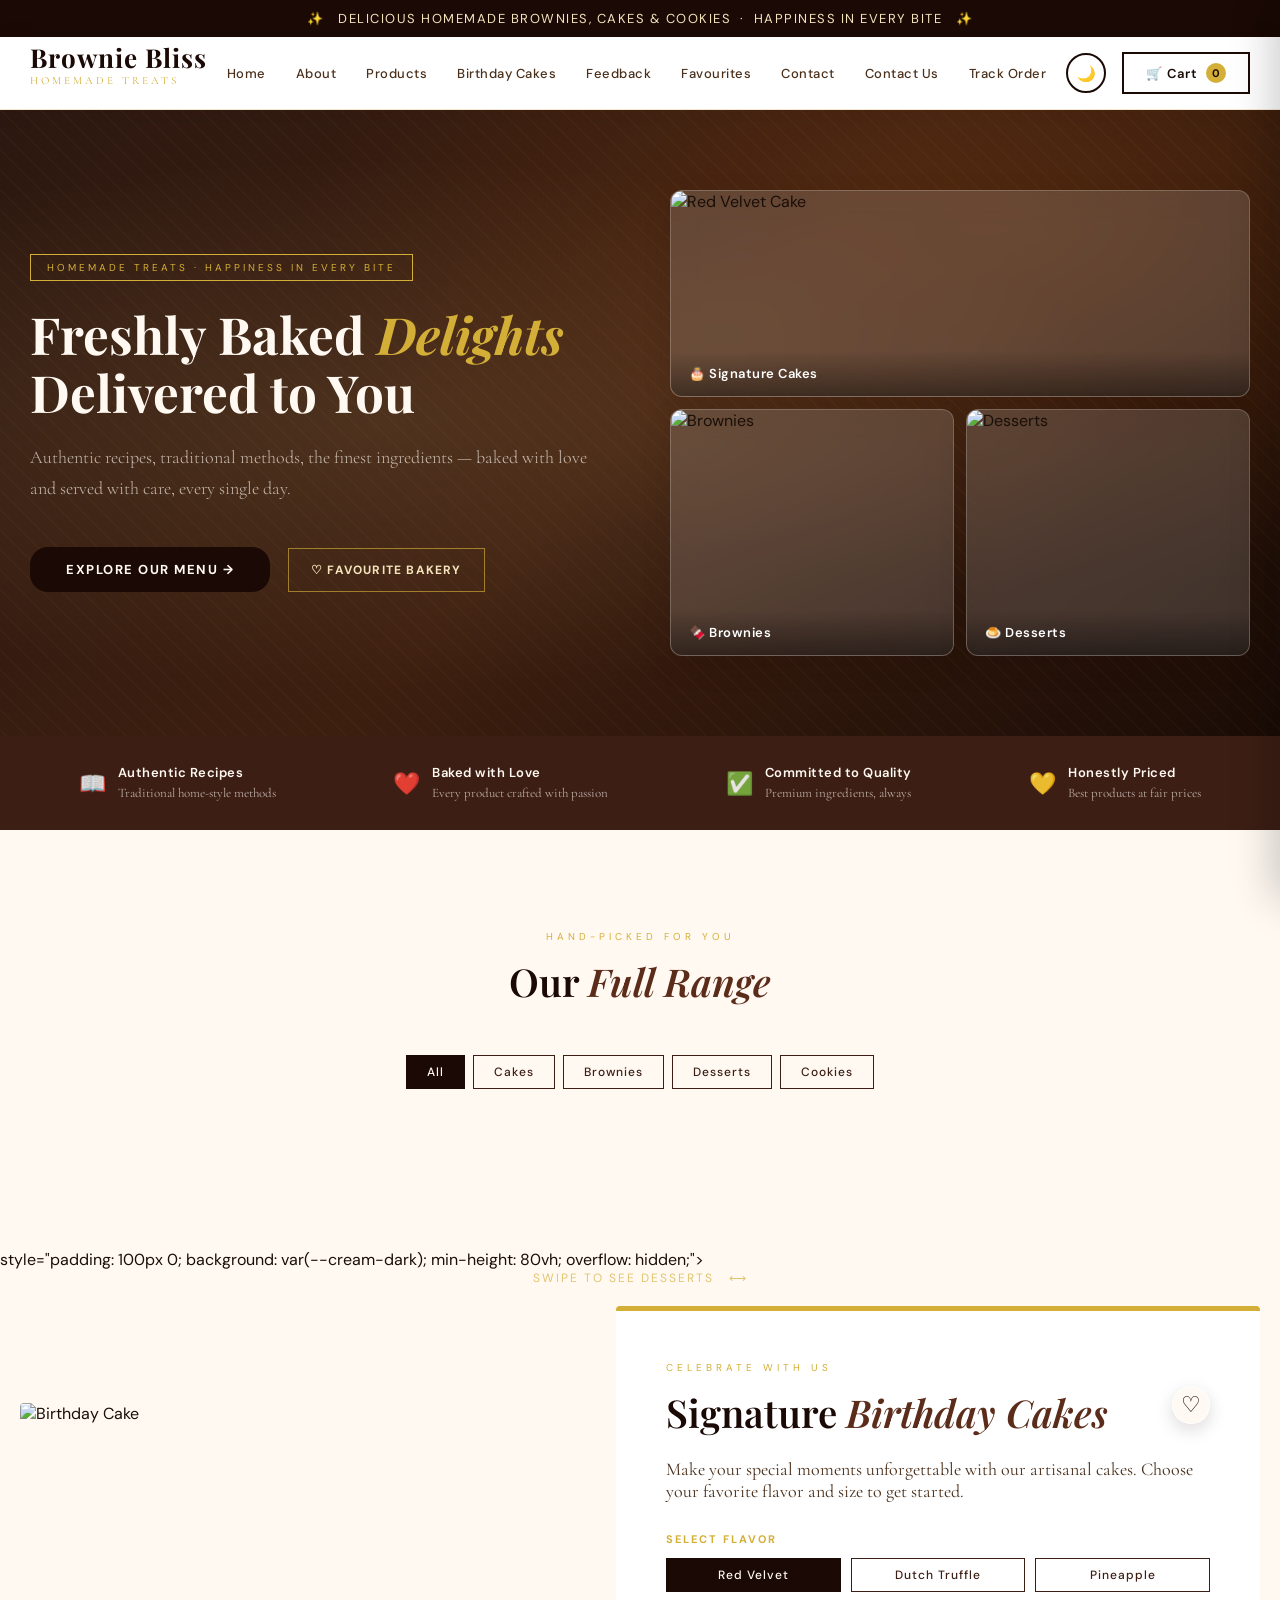
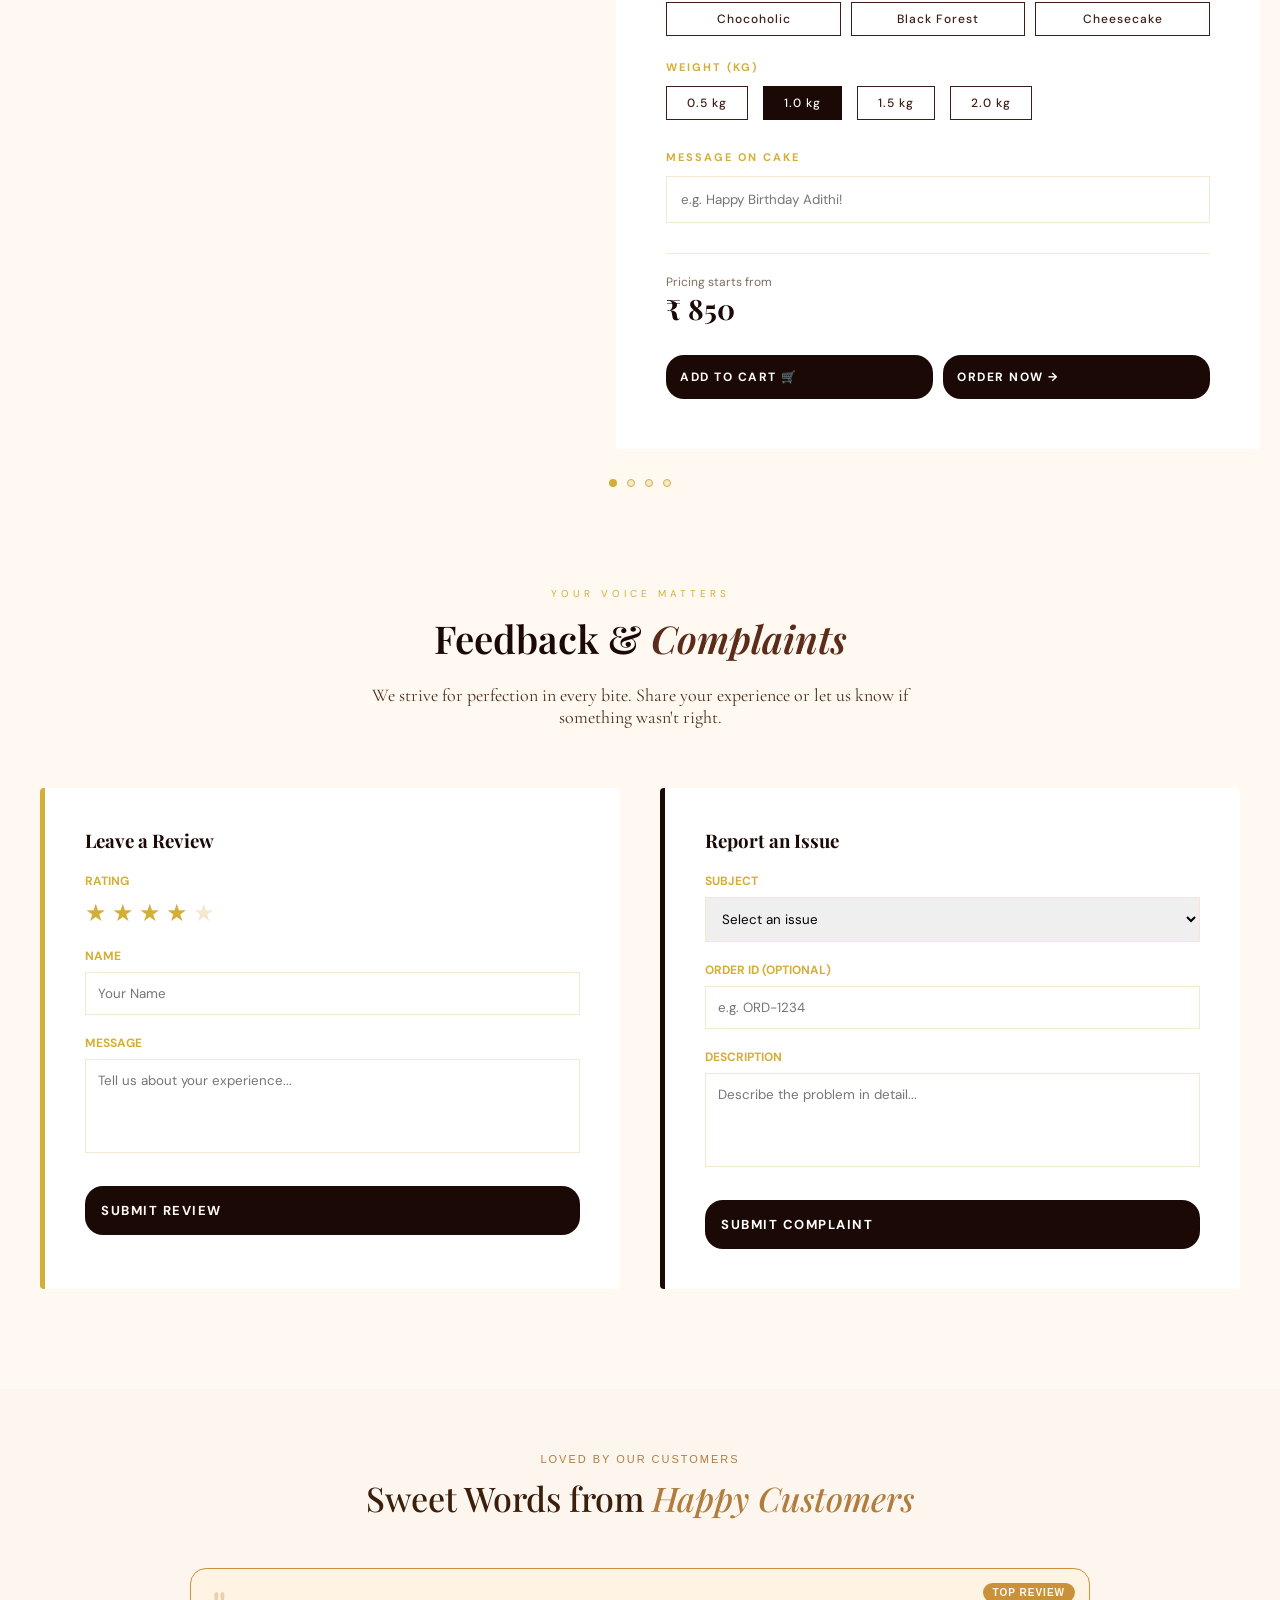
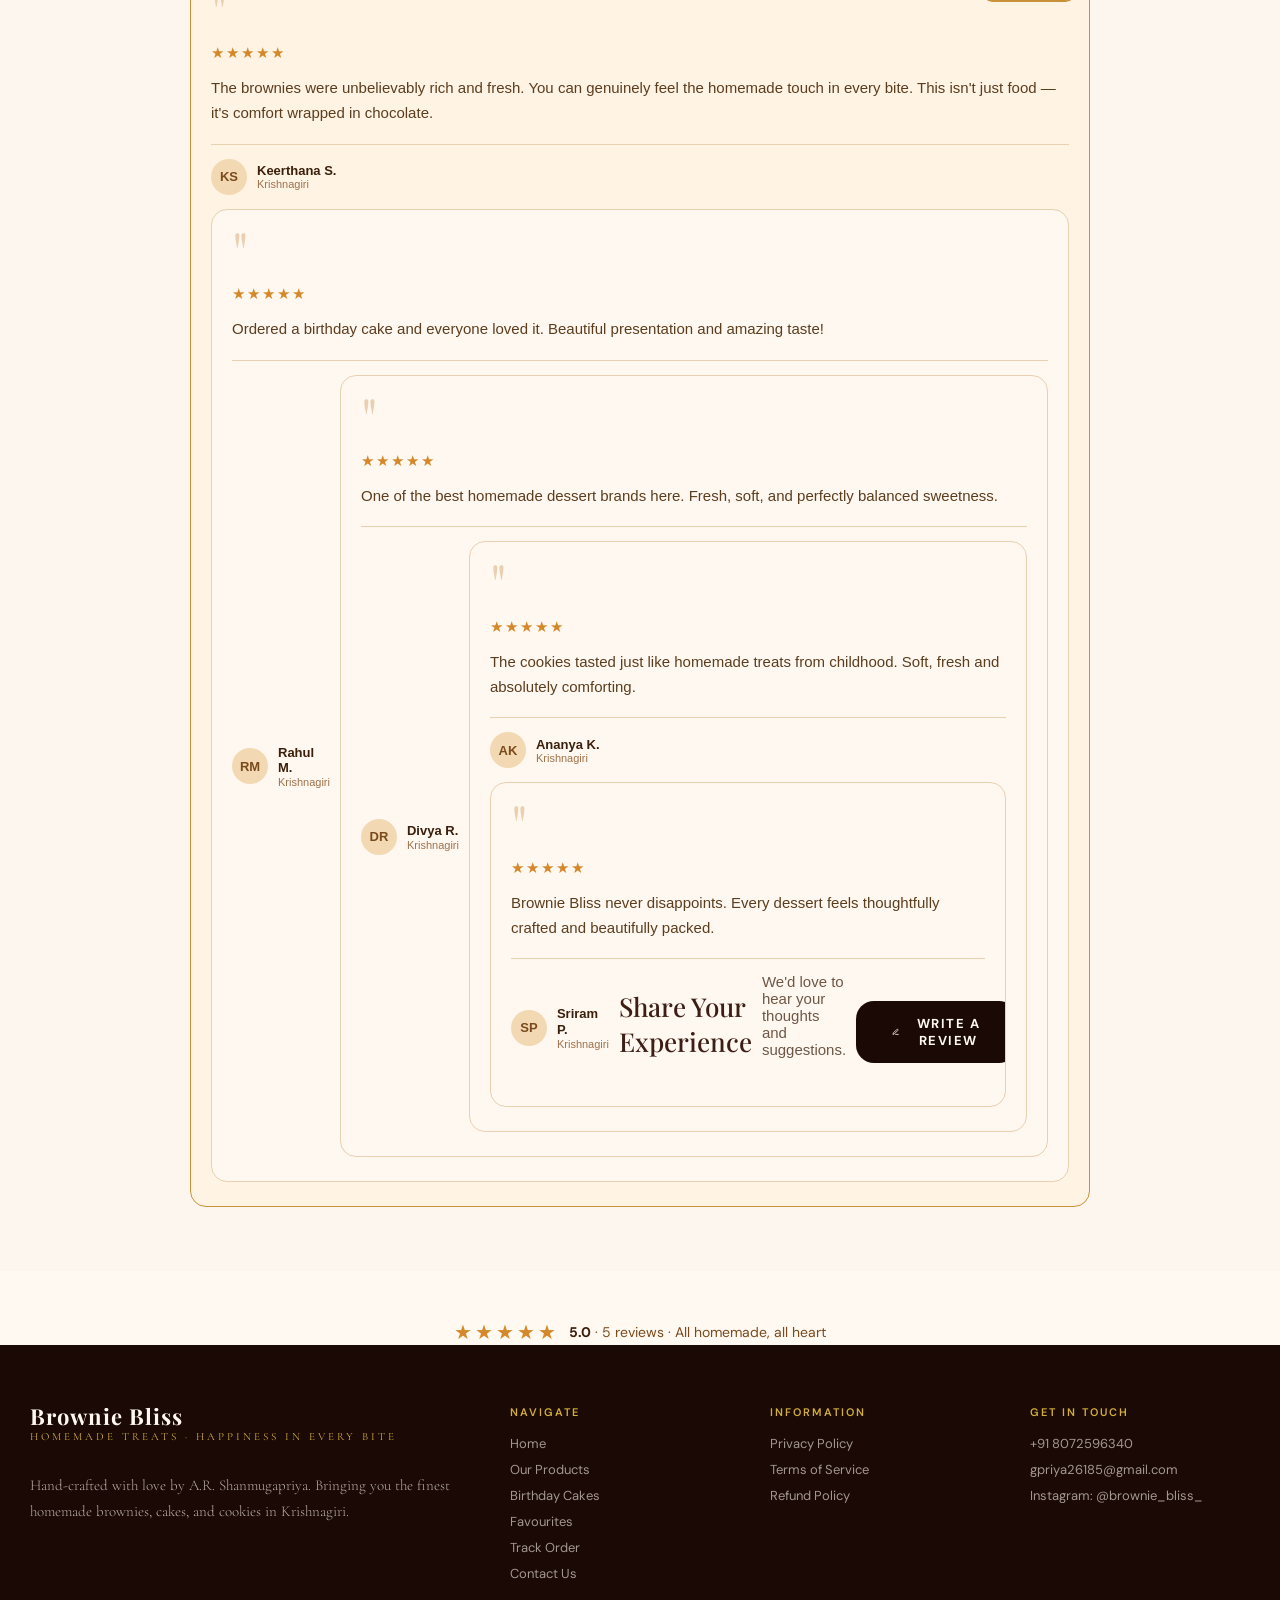
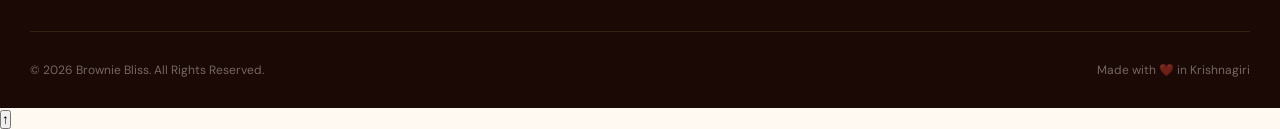
==== commit 864a26bf: "Merge branch 'main' into main" ====
--- a/public/index.html
+++ b/public/index.html
@@ -233,15 +233,15 @@
     <div class="birthday-slider" style="display: flex; overflow-x: auto; scroll-snap-type: x mandatory; -webkit-overflow-scrolling: touch; scroll-behavior: smooth;">
       
       <!-- SLIDE 1: BIRTHDAY CAKES -->
-      <div class="bday-slide" style="flex: 0 0 100%; scroll-snap-align: start; padding: 0 30px;">
-        <div style="max-width: 1300px; margin: 0 auto; display: grid; grid-template-columns: 1fr 1.2fr; gap: 60px; align-items: center;">
+      <div class="bday-slide" style="flex: 0 0 100%; padding: 0 20px; box-sizing: border-box;"; scroll-snap-align: start; padding: 0 30px;">
+        <div class="birthday-grid">
           <div class="birthday-visual">
             <img id="birthdayCakeImg" src="https://theobroma.in/cdn/shop/files/redvelvet-theo.jpg?v=1701321860"
               alt="Birthday Cake"
-              style="width: 100%; height: 550px; object-fit: cover; border-radius: 4px; box-shadow: var(--shadow);">
+              style="width: 100%; height: clamp(250px, 50vw, 550px); object-fit: cover; border-radius: 4px; box-shadow: var(--shadow);">
           </div>
           <div class="birthday-card"
-            style="background: var(--white); padding: 50px; border-radius: 4px; box-shadow: var(--shadow); border-top: 5px solid var(--gold);">
+            style="background: var(--white); padding: clamp(20px, 4vw, 50px); border-radius: 4px; box-shadow: var(--shadow); border-top: 5px solid var(--gold);">
             <span class="section-label">Celebrate with Us</span>
             <div class="birthday-title-row">
               <h2 class="section-title" style="margin-bottom: 20px;">Signature <em>Birthday Cakes</em></h2>
@@ -259,7 +259,7 @@
               <label
                 style="display: block; font-size: 11px; letter-spacing: 2px; text-transform: uppercase; color: var(--gold); margin-bottom: 12px; font-weight: 700;">Select
                 Flavor</label>
-              <div style="display: grid; grid-template-columns: repeat(3, 1fr); gap: 10px;">
+              <div style="display: grid; gap: 10px;" class="responsive-grid">
       <button class="filter-tab flavor-btn active" onclick="updateBirthdayCake('Red Velvet')">
         Red Velvet
       </button>
@@ -290,7 +290,7 @@
               <label
                 style="display: block; font-size: 11px; letter-spacing: 2px; text-transform: uppercase; color: var(--gold); margin-bottom: 12px; font-weight: 700;">Weight
                 (kg)</label>
-              <div style="display: flex; gap: 15px;">
+              <div style="display: flex; flex-wrap: wrap; gap: 15px;">
                 <button class="filter-tab" onclick="setCakeWeight('0.5')">0.5 kg</button>
                 <button class="filter-tab active" onclick="setCakeWeight('1.0')">1.0 kg</button>
                 <button class="filter-tab" onclick="setCakeWeight('1.5')">1.5 kg</button>
@@ -332,12 +332,12 @@
       </div>
 
       <!-- SLIDE 2: DESSERTS -->
-      <div class="bday-slide" style="flex: 0 0 100%; scroll-snap-align: start; padding: 0 30px;">
-        <div style="max-width: 1300px; margin: 0 auto; display: grid; grid-template-columns: 1fr 1.2fr; gap: 60px; align-items: center;">
+      <div class="bday-slide" style="flex: 0 0 100%; padding: 0 20px; box-sizing: border-box;"; scroll-snap-align: start; padding: 0 30px;">
+        <div class="birthday-grid">
           <div class="birthday-visual">
             <img id="dessertImg" src="https://theobroma.in/cdn/shop/files/Delicacies-04.jpg?v=1681320427"
               alt="Desserts"
-              style="width: 100%; height: 550px; object-fit: cover; border-radius: 4px; box-shadow: var(--shadow);">
+              style="width: 100%; height: clamp(250px, 60vw, 550px); object-fit: cover; border-radius: 4px; box-shadow: var(--shadow);">
           </div>
           <div class="birthday-card"
             style="background: var(--white); padding: 50px; border-radius: 4px; box-shadow: var(--shadow); border-top: 5px solid var(--gold);">
@@ -352,7 +352,7 @@
               <label
                 style="display: block; font-size: 11px; letter-spacing: 2px; text-transform: uppercase; color: var(--gold); margin-bottom: 12px; font-weight: 700;">Select
                 Variety</label>
-              <div style="display: grid; grid-template-columns: repeat(3, 1fr); gap: 10px;">
+              <div class="responsive-grid" style="display: grid; gap: 10px;">
                 <button class="filter-tab active">Macarons</button>
                 <button class="filter-tab">Tarts</button>
                 <button class="filter-tab">Pastries</button>
@@ -366,7 +366,7 @@
               <label
                 style="display: block; font-size: 11px; letter-spacing: 2px; text-transform: uppercase; color: var(--gold); margin-bottom: 12px; font-weight: 700;">Box
                 Size</label>
-              <div style="display: flex; gap: 15px;">
+              <div style="display: flex; flex-wrap: wrap; gap: 15px;">
                 <button class="filter-tab">Box of 2</button>
                 <button class="filter-tab active">Box of 4</button>
                 <button class="filter-tab">Box of 6</button>
@@ -408,12 +408,12 @@
       </div>
 
       <!-- SLIDE 3: BROWNIES -->
-      <div class="bday-slide" style="flex: 0 0 100%; scroll-snap-align: start; padding: 0 30px;">
-        <div style="max-width: 1300px; margin: 0 auto; display: grid; grid-template-columns: 1fr 1.2fr; gap: 60px; align-items: center;">
+      <div class="bday-slide" style="flex: 0 0 100%; padding: 0 20px; box-sizing: border-box;"; scroll-snap-align: start; padding: 0 30px;">
+        <div class="birthday-grid">
           <div class="birthday-visual">
             <img id="brownieImg" src="https://theobroma.in/cdn/shop/files/OverloadBrownie_400x400.jpg?v=1711183338"
               alt="Brownies"
-              style="width: 100%; height: 550px; object-fit: cover; border-radius: 4px; box-shadow: var(--shadow);">
+              style="width: 100%; height: clamp(250px, 60vw, 550px); object-fit: cover; border-radius: 4px; box-shadow: var(--shadow);">
           </div>
           <div class="birthday-card"
             style="background: var(--white); padding: 50px; border-radius: 4px; box-shadow: var(--shadow); border-top: 5px solid var(--gold);">
@@ -428,7 +428,7 @@
               <label
                 style="display: block; font-size: 11px; letter-spacing: 2px; text-transform: uppercase; color: var(--gold); margin-bottom: 12px; font-weight: 700;">Select
                 Flavor</label>
-              <div style="display: grid; grid-template-columns: repeat(3, 1fr); gap: 10px;">
+              <div class="responsive-grid" style="display: grid; gap: 10px;">
                 <button class="filter-tab active">Walnut</button>
                 <button class="filter-tab">Overload</button>
                 <button class="filter-tab">Nutella</button>
@@ -442,7 +442,7 @@
               <label
                 style="display: block; font-size: 11px; letter-spacing: 2px; text-transform: uppercase; color: var(--gold); margin-bottom: 12px; font-weight: 700;">Pack
                 Size</label>
-              <div style="display: flex; gap: 15px;">
+              <div style="display: flex; flex-wrap: wrap; gap: 15px;">
                 <button class="filter-tab">Pack of 1</button>
                 <button class="filter-tab active">Pack of 4</button>
                 <button class="filter-tab">Pack of 6</button>
@@ -454,7 +454,7 @@
               <label
                 style="display: block; font-size: 11px; letter-spacing: 2px; text-transform: uppercase; color: var(--gold); margin-bottom: 12px; font-weight: 700;">Gift
                 Wrap</label>
-              <div style="display: flex; gap: 15px;">
+              <div style="display: flex; flex-wrap: wrap; gap: 15px;">
                 <button class="filter-tab active">Standard</button>
                 <button class="filter-tab">Premium Gold</button>
               </div>
@@ -486,12 +486,12 @@
       </div>
 
       <!-- SLIDE 4: COOKIES -->
-      <div class="bday-slide" style="flex: 0 0 100%; scroll-snap-align: start; padding: 0 30px;">
-        <div style="max-width: 1300px; margin: 0 auto; display: grid; grid-template-columns: 1fr 1.2fr; gap: 60px; align-items: center;">
+      <div class="bday-slide" style="flex: 0 0 100%; padding: 0 20px; box-sizing: border-box;"; scroll-snap-align: start; padding: 0 30px;">
+        <div style="max-width: 1300px; margin: 0 auto; display: grid; grid-template-columns: repeat(auto-fit, minmax(300px, 1fr)); gap: 60px; align-items: center;">
           <div class="birthday-visual">
             <img id="cookieImg" src="https://www.shugarysweets.com/wp-content/uploads/2020/05/chocolate-chip-cookies-recipe.jpg"
               alt="Cookies"
-              style="width: 100%; height: 550px; object-fit: cover; border-radius: 4px; box-shadow: var(--shadow);">
+              style="width: 100%; height: clamp(250px, 60vw, 550px); object-fit: cover; border-radius: 4px; box-shadow: var(--shadow);">
           </div>
           <div class="birthday-card"
             style="background: var(--white); padding: 50px; border-radius: 4px; box-shadow: var(--shadow); border-top: 5px solid var(--gold);">
@@ -505,7 +505,7 @@
             <div style="margin-bottom: 24px;">
               <label
                 style="display: block; font-size: 11px; letter-spacing: 2px; text-transform: uppercase; color: var(--gold); margin-bottom: 12px; font-weight: 700;">Select Variety</label>
-              <div style="display: grid; grid-template-columns: repeat(3, 1fr); gap: 10px;">
+              <div style="display: grid; grid-template-columns: repeat(auto-fit, minmax(120px, 1fr)); gap: 10px;">
                 <button class="filter-tab active">Choco Chip</button>
                 <button class="filter-tab">Double Choco</button>
                 <button class="filter-tab">Oatmeal Raisin</button>
@@ -518,7 +518,7 @@
             <div style="margin-bottom: 30px;">
               <label
                 style="display: block; font-size: 11px; letter-spacing: 2px; text-transform: uppercase; color: var(--gold); margin-bottom: 12px; font-weight: 700;">Pack Size</label>
-              <div style="display: flex; gap: 15px;">
+              <div style="display: flex; flex-wrap: wrap; gap: 15px;">
                 <button class="filter-tab">Box of 2</button>
                 <button class="filter-tab active">Box of 6</button>
                 <button class="filter-tab">Box of 12</button>
@@ -572,15 +572,14 @@
         </p>
       </div>
 
-      <div style="display: grid; grid-template-columns: 1fr 1fr; gap: 40px;">
-        
+      <div class="feedback-grid">       
         <!-- Feedback Area -->
         <div style="background: var(--white); padding: 40px; border-radius: 4px; box-shadow: var(--shadow); border-left: 5px solid var(--gold);">
           <h3 style="font-family: 'Playfair Display', serif; margin-bottom: 20px; color: var(--brown-dark);">Leave a Review</h3>
-          <form onsubmit="event.preventDefault(); showToast('Thank you for your feedback! ⭐'); this.reset();">
+          <form onsubmit="event.preventDefault(); const rating = this.querySelector('.star-rating')?.getAttribute('data-rating') || '4'; showToast('Thank you for your ' + rating + '-star feedback! ⭐'); this.reset();">
             <div style="margin-bottom: 20px;">
               <label style="display: block; font-size: 12px; font-weight: 700; color: var(--gold); margin-bottom: 8px; text-transform: uppercase;">Rating</label>
-              <div style="display: flex; gap: 5px; font-size: 24px; color: var(--gold); cursor: pointer;">
+              <div class="star-rating" data-rating="4" data-inactive-color="var(--cream-dark)" style="display: flex; gap: 5px; font-size: 24px; color: var(--gold); cursor: pointer;">
                 <span>★</span><span>★</span><span>★</span><span>★</span><span style="color: var(--cream-dark);">★</span>
               </div>
             </div>
@@ -598,19 +597,6 @@
           </form>
         </div>
 
-        <div
-          style="display: flex; justify-content: space-between; align-items: center; padding-top: 20px; border-top: 1px solid var(--cream-dark);">
-          <div>
-            <span style="display: block; font-size: 12px; color: var(--text-mid); opacity: 0.7;">Pricing
-              starts
-              from</span>
-            <span id="cakePrice"
-              style="font-family: 'Playfair Display', serif; font-size: 28px; font-weight: 700; color: var(--brown-dark);">₹
-              850</span>
-          </div>
-          <button class="hero-cta" style="padding: 16px 40px;" onclick="addBirthdayToCart()">
-            Add to Cart
-          </button>
         <!-- Complaint Area -->
         <div style="background: var(--white); padding: 40px; border-radius: 4px; box-shadow: var(--shadow); border-left: 5px solid var(--brown-dark);">
           <h3 style="font-family: 'Playfair Display', serif; margin-bottom: 20px; color: var(--brown-dark);">Report an Issue</h3>
@@ -627,7 +613,7 @@
             </div>
             <div style="margin-bottom: 20px;">
               <label style="display: block; font-size: 12px; font-weight: 700; color: var(--gold); margin-bottom: 8px; text-transform: uppercase;">Order ID (Optional)</label>
-              <input type="text" placeholder="BB-YYYYMMDD-XXXX"
+              <input type="text" placeholder="e.g. ORD-1234"
                 style="width: 100%; padding: 12px; border: 1px solid var(--cream-dark); outline: none; font-family: 'DM Sans', sans-serif;">
             </div>
             <div style="margin-bottom: 20px;">
@@ -817,5 +803,4 @@
   <script src="script.js"></script>
   <script src="https://unpkg.com/aos@2.3.4/dist/aos.js"></script>
 </body>
-
 </html>
--- a/public/style.css
+++ b/public/style.css
@@ -42,6 +42,7 @@
   --glass-border: rgba(255, 255, 255, 0.15);
 }
 
+
 * {
   margin: 0;
   padding: 0;
@@ -53,6 +54,8 @@
   color: var(--text-dark);
   font-family: 'DM Sans', sans-serif;
   overflow-x: hidden;
+  width:100%;
+  max-width:100%;
 }
 
 /* ANNOUNCEMENT BAR */
@@ -99,6 +102,7 @@
   font-weight: 700;
   color: var(--color-primary);
   letter-spacing: 1px;
+  margin-bottom: 4px;
 }
 
 .logo-sub {
@@ -107,6 +111,7 @@
   letter-spacing: 3px;
   color: var(--gold);
   text-transform: uppercase;
+  margin-bottom: 15px;
 }
 
 nav {
@@ -336,6 +341,14 @@
   color: #fff;
   letter-spacing: 0.5px;
   background: linear-gradient(to bottom, rgba(0, 0, 0, 0), rgba(0, 0, 0, 0.4));
+}
+
+.hero-content{
+  overflow:hidden;
+}
+
+.hero-visual{
+  max-width:100%;
 }
 
 /* VALUES STRIP */
@@ -3836,7 +3849,7 @@
 .admin-body {
   margin: 20px auto;
 }
-
+}
 
 /* Admin Panel Additions */
 .panel-title-group {
@@ -4326,327 +4339,381 @@
    CONTACT PAGE PREMIUM
 ========================= */
 
-.contact-page {
-  position: relative;
-  overflow: hidden;
-  padding: 120px 30px;
-  background:
-    linear-gradient(
-      135deg,
-      #fffaf4 0%,
-      #f9f1e7 100%
-    );
-}
-
-.contact-bg {
-  position: absolute;
-  inset: 0;
-  opacity: 0.03;
-
-  background-image:
-    radial-gradient(var(--gold) 1px, transparent 1px);
-
-  background-size: 28px 28px;
-}
-
-.contact-inner {
-  position: relative;
-  z-index: 2;
-
-  max-width: 1300px;
-  margin: 0 auto;
-
-  display: grid;
-  grid-template-columns: 1.1fr 0.9fr;
-  gap: 70px;
-}
-
-.contact-desc {
-  font-family: 'Cormorant Garamond', serif;
-  font-size: 24px;
-  line-height: 1.8;
-  color: var(--text-mid);
-
-  margin:
-    30px 0 50px;
-}*/
+/* =========================
+   CONTACT PAGE
+========================= */
+
+.contact-page{
+  position:relative;
+  padding:140px 40px;
+  background:#f8f3ed;
+  overflow:hidden;
+}
+
+.contact-bg{
+  display:none;
+}
+
+/* LAYOUT */
+
+.contact-inner{
+  max-width:1280px;
+  margin:0 auto;
+
+  display:grid;
+  grid-template-columns:1.1fr 0.9fr;
+  gap:90px;
+  align-items:start;
+}
+
+/* LEFT */
+
+.contact-desc{
+  font-family:'Cormorant Garamond', serif;
+  font-size:28px;
+  line-height:1.7;
+  color:#5c5148;
+
+  margin:30px 0 60px;
+}
 
 /* INFO GRID */
 
-.contact-info-grid {
-  display: grid;
-  gap: 22px;
-
-  margin-bottom: 40px;
-}
-
-.contact-info-card {
-  display: flex;
-  gap: 20px;
-
-  background: rgba(255, 255, 255, 0.7);
-
-  border: 1px solid rgba(212, 175, 55, 0.15);
-
-  padding: 26px;
-  border-radius: 18px;
-
-  backdrop-filter: blur(10px);
-
-  transition: 0.35s ease;
-}
-
-.contact-info-card:hover {
-  transform: translateY(-6px);
-
-  box-shadow: var(--shadow-lg);
-}
-
-.contact-icon {
-  width: 58px;
-  height: 58px;
-
-  border-radius: 50%;
-
-  background: var(--brown-dark);
-
-  color: var(--cream);
-
-  display: flex;
-  align-items: center;
-  justify-content: center;
-
-  font-size: 24px;
-
-  flex-shrink: 0;
-}
-
-.contact-info-card h4 {
-  font-family: 'Playfair Display', serif;
-
-  margin-bottom: 8px;
-
-  color: var(--brown-dark);
+.contact-info-grid{
+  display:grid;
+  gap:18px;
+
+  margin-bottom:50px;
+}
+
+.contact-info-card{
+  display:flex;
+  gap:22px;
+
+  padding:28px;
+
+  background:#fff;
+
+  border:1px solid rgba(0,0,0,0.06);
+
+  border-radius:22px;
+
+  transition:0.3s ease;
+}
+
+.contact-info-card:hover{
+  transform:translateY(-4px);
+  box-shadow:0 15px 40px rgba(0,0,0,0.06);
+}
+
+.contact-icon{
+  width:58px;
+  height:58px;
+
+  border-radius:18px;
+
+  background:#f4ede6;
+
+  display:flex;
+  align-items:center;
+  justify-content:center;
+
+  font-size:24px;
+
+  flex-shrink:0;
+}
+
+.contact-info-card h4{
+  font-family:'Playfair Display', serif;
+
+  font-size:22px;
+
+  color:#2f241f;
+
+  margin-bottom:6px;
 }
 
 .contact-info-card p,
-.contact-info-card a {
-  color: var(--text-mid);
-
-  line-height: 1.7;
-
-  text-decoration: none;
-}
-
-/* HOURS CARD */
-
-.hours-card {
-  background:
-    linear-gradient(135deg,
-      var(--brown-dark),
-      #2f140d);
-
-  color: var(--cream);
-
-  padding: 36px;
-
-  border-radius: 24px;
-
-  margin-bottom: 32px;
-
-  box-shadow: var(--shadow-lg);
-}
-
-.hours-card h3 {
-  font-family: 'Playfair Display', serif;
-
-  margin-bottom: 24px;
-
-  font-size: 30px;
-
-  color: var(--gold);
-}
-
-.hour-row {
-  display: flex;
-  justify-content: space-between;
-
-  padding: 14px 0;
-
-  border-bottom:
-    1px solid rgba(255, 255, 255, 0.1);
-}
-
-.hour-row:last-child {
-  border-bottom: none;
-}
-
-/* INSTAGRAM BOX */
-
-.insta-box {
-  display: flex;
-  align-items: center;
-  gap: 18px;
-
-  background:
-    linear-gradient(135deg,
-      #833ab4,
-      #fd1d1d,
-      #fcb045);
-
-  padding: 22px 26px;
-
-  border-radius: 20px;
-
-  text-decoration: none;
-
-  color: white;
-
-  transition: 0.35s ease;
+.contact-info-card a{
+  color:#6b625c;
+  text-decoration:none;
+  line-height:1.7;
+}
+
+/* HOURS */
+
+.hours-card{
+  background:#fff;
+
+  border-radius:24px;
+
+  padding:34px;
+
+  border:1px solid rgba(0,0,0,0.06);
+
+  margin-bottom:30px;
+}
+
+.hours-card h3{
+  font-family:'Playfair Display', serif;
+
+  font-size:30px;
+
+  margin-bottom:26px;
+
+  color:#2d211c;
+}
+
+.hour-row{
+  display:flex;
+  justify-content:space-between;
+
+  padding:14px 0;
+
+  border-bottom:1px solid rgba(0,0,0,0.06);
+}
+
+.hour-row:last-child{
+  border-bottom:none;
+}
+
+/* INSTAGRAM */
+
+.insta-box{
+  display:flex;
+  align-items:center;
+  gap:18px;
+
+  background:#fff;
+
+  border-radius:24px;
+
+  padding:24px 28px;
+
+  border:1px solid rgba(0,0,0,0.06);
+
+  text-decoration:none;
+
+  color:#2d211c;
+
+  transition:0.3s ease;
+}
+
+.insta-box:hover{
+  transform:translateY(-4px);
+  box-shadow:0 15px 40px rgba(0,0,0,0.06);
+}
+
+.insta-icon{
+  width:60px;
+  height:60px;
+
+  border-radius:18px;
+
+  background:#f4ede6;
+
+  display:flex;
+  align-items:center;
+  justify-content:center;
+
+  font-size:28px;
+}
+
+.insta-box span{
+  font-size:14px;
+  color:#7a7069;
+}
+
+.insta-box h4{
+  font-size:24px;
+
+  margin-top:4px;
+
+  font-family:'Playfair Display', serif;
+}
+
+/* FORM */
+
+.contact-form-box{
+  background:#fff;
+
+  border-radius:28px;
+
+  padding:50px;
+
+  border:1px solid rgba(0,0,0,0.06);
 
   box-shadow:
-    0 18px 40px rgba(131, 58, 180, 0.25);
-}
-
-.insta-box:hover {
-  transform: translateY(-6px) scale(1.01);
-}
-
-.insta-icon {
-  width: 62px;
-  height: 62px;
-
-  border-radius: 50%;
-
-  background: rgba(255, 255, 255, 0.18);
-
-  display: flex;
-  align-items: center;
-  justify-content: center;
-
-  font-size: 28px;
-
-  backdrop-filter: blur(10px);
-}
-
-.insta-box span {
-  font-size: 13px;
-  opacity: 0.85;
-}
-
-.insta-box h4 {
-  font-size: 24px;
-
-  margin-top: 4px;
-
-  font-family: 'Playfair Display', serif;
-}
-
-/* FORM BOX */
-
-.contact-form-box {
-  background:
-    linear-gradient(to bottom,
-      #2a120c,
-      #1b0b07);
-
-  color: white;
-
-  padding: 50px;
-
-  border-radius: 28px;
-
-  box-shadow:
-    0 25px 60px rgba(0, 0, 0, 0.25);
-}
-
-.form-top {
-  display: flex;
-  align-items: center;
-  gap: 14px;
-
-  margin-bottom: 20px;
-}
-
-.form-top span {
-  font-size: 28px;
-}
-
-.form-top h3 {
-  font-family: 'Playfair Display', serif;
-
-  font-size: 34px;
-
-  color: var(--gold-light);
-}
-
-.form-desc {
-  color: rgba(255, 255, 255, 0.7);
-
-  line-height: 1.8;
-
-  margin-bottom: 32px;
-}
-
-.contact-form-box form {
-  display: flex;
-  flex-direction: column;
-  gap: 20px;
+    0 20px 50px rgba(0,0,0,0.04);
+}
+
+.form-top{
+  display:flex;
+  align-items:center;
+  gap:14px;
+
+  margin-bottom:18px;
+}
+
+.form-top span{
+  font-size:24px;
+}
+
+.form-top h3{
+  font-family:'Playfair Display', serif;
+
+  font-size:38px;
+
+  color:#2d211c;
+}
+
+.form-desc{
+  color:#726861;
+
+  line-height:1.8;
+
+  margin-bottom:34px;
+}
+
+.contact-form-box form{
+  display:flex;
+  flex-direction:column;
+  gap:18px;
 }
 
 .contact-form-box input,
-.contact-form-box textarea {
-  width: 100%;
-
-  background: rgba(255, 255, 255, 0.08);
-
-  border: 1px solid rgba(255, 255, 255, 0.08);
-
-  color: white;
-
-  padding: 16px 18px;
-
-  border-radius: 14px;
-
-  outline: none;
-
-  font-family: 'DM Sans', sans-serif;
-}
-
-.contact-form-box textarea {
-  height: 140px;
-  resize: vertical;
+.contact-form-box textarea{
+  width:100%;
+
+  border:none;
+
+  background:#f7f3ef;
+
+  border-radius:16px;
+
+  padding:18px 20px;
+
+  font-size:16px;
+
+  outline:none;
+
+  transition:0.3s ease;
+}
+
+.contact-form-box textarea{
+  min-height:160px;
+  resize:none;
+}
+
+.contact-form-box input:focus,
+.contact-form-box textarea:focus{
+  background:#f1ebe5;
 }
 
 .contact-form-box input::placeholder,
-.contact-form-box textarea::placeholder {
-  color: rgba(255, 255, 255, 0.45);
-}
-
-.contact-form-box input:focus,
-.contact-form-box textarea:focus {
-  border-color: var(--gold);
+.contact-form-box textarea::placeholder{
+  color:#9a8f86;
+}
+
+/* BUTTON */
+
+.hero-cta{
+  margin-top:8px;
+
+  background:#2d211c;
+
+  color:white;
+
+  border:none;
+
+  padding:18px;
+
+  border-radius:18px;
+
+  font-size:16px;
+
+  cursor:pointer;
+
+  transition:0.3s ease;
+}
+
+.hero-cta:hover{
+  transform:translateY(-2px);
+  background:#1e1512;
 }
 
 /* RESPONSIVE */
 
-@media (max-width: 900px) {
-
-  .contact-inner {
-    grid-template-columns: 1fr;
-  }
-
-  .contact-desc {
-    font-size: 21px;
-  }
-
-  .contact-form-box {
-    padding: 36px 28px;
-  }
-
-  .form-top h3 {
-    font-size: 28px;
-  }
+@media(max-width:950px){
+
+  .contact-page{
+    padding:100px 22px;
+  }
+
+  .contact-inner{
+    grid-template-columns:1fr;
+    gap:60px;
+  }
+
+  .contact-desc{
+    font-size:24px;
+  }
+
+  .contact-form-box{
+    padding:36px 26px;
+  }
+
+  .form-top h3{
+    font-size:30px;
+  }
+}
+
+@media(max-width:600px){
+
+  .section-title{
+    font-size:38px;
+    line-height:1.2;
+  }
+
+  .contact-desc{
+    font-size:21px;
+  }
+
+  .contact-info-card,
+  .hours-card,
+  .insta-box{
+    padding:22px;
+  }
+}
+
+/* MAP */
+
+.map-box{
+  margin-top:28px;
+
+  overflow:hidden;
+
+  border-radius:22px;
+
+  border:1px solid rgba(255,255,255,0.06);
+
+  background:#fff;
+}
+
+.map-box iframe{
+  width:100%;
+  height:320px;
+
+  border:none;
+
+  display:block;
+
+  filter:grayscale(10%);
+}
+
+.contact-form-box{
+  display:flex;
+  flex-direction:column;
 }
 
 /* =========================
@@ -8903,8 +8970,6 @@
   font-size: 13px !important;
   border-radius: 6px !important;
   background: var(--gold) !important;
-
- .some-class {
   color: var(--brown-dark) !important;
 }
 
@@ -9087,20 +9152,44 @@
   line-height: 1;
   backface-visibility: hidden;
 }
-
-.theme-toggle-btn:hover {
-  background: var(--brown-dark);
-  transform: rotate(22deg) scale(1.08);
-}
-
-html.dark .theme-toggle-btn {
-  border-color: var(--gold);
-}
-
-html.dark .theme-toggle-btn:hover {
-  background: var(--gold);
-}
-
+.theme-toggle-btn:hover              { background: var(--brown-dark); transform: rotate(22deg) scale(1.08); }
+html.dark .theme-toggle-btn          { border-color: var(--gold); }
+html.dark .theme-toggle-btn:hover    { background: var(--gold); }
+.stock-status {
+    margin: 8px 0;
+    padding: 6px 12px;
+    border-radius: 20px;
+    font-size: 12px;
+    font-weight: 600;
+    display: inline-block;
+    letter-spacing: 0.5px;
+    border: 1px solid;
+}
+
+.available {
+    background: #f3e5d8;
+    color: #5c3b2e;
+    border-color: #c8a58f;
+}
+
+.low-stock {
+    background: #e8d3b9;
+    color: #6b3f1d;
+    border-color: #b7865e;
+}
+
+.sold-out {
+    background: #4b2e2e;
+    color: #f5e6d3;
+    border-color: #7a4b4b;
+}
+
+.add-to-cart:disabled {
+    background: #4b2e2e;
+    color: #f5e6d3;
+    cursor: not-allowed;
+    opacity: 0.75;
+}
   .bb-reviews {
     background: #fdf6ee;
     padding: 64px 32px;
@@ -10027,7 +10116,7 @@
   box-shadow:
     0 0 0 4px rgba(181, 131, 102, 0.18);
 }
-}
+
 
 .custom-price-filter {
   appearance: none !important;
@@ -10064,13 +10153,495 @@
   color: #5c372c !important;
 }
 
+/* ============================= */
+/* GLOBAL FIXES */
+/* ============================= */
+
+* {
+  margin: 0;
+  padding: 0;
+  box-sizing: border-box;
+}
+
+html,
+body {
+  width: 100%;
+  overflow-x: hidden;
+}
+
+/* Prevent images/videos from overflowing */
+
+img,
+video {
+  max-width: 100%;
+  height: auto;
+  display: block;
+}
+
+/* ============================= */
+/* RESPONSIVE SECTION PADDING */
+/* ============================= */
+
+@media (max-width: 768px) {
+
+  section,
+  .products-section,
+  .birthday-section,
+  footer {
+    padding-left: 16px !important;
+    padding-right: 16px !important;
+  }
+
+  .header-inner,
+  .footer-inner,
+  .products-inner,
+  .values-inner {
+    width: 100%;
+    max-width: 100%;
+  }
+}
+
+/* ============================= */
+/* HERO SECTION */
+/* ============================= */
+
+@media (max-width: 900px) {
+
+  .hero-content {
+    grid-template-columns: 1fr !important;
+    gap: 40px !important;
+    text-align: center;
+  }
+
+  .hero-title {
+    font-size: clamp(42px, 10vw, 70px);
+  }
+
+  .hero-visual {
+    width: 100%;
+  }
+
+  .hero-card img {
+    width: 100%;
+    height: auto;
+  }
+}
+
+/* ============================= */
+/* BIRTHDAY / DESSERT / BROWNIE */
+/* MAIN OVERFLOW FIX */
+/* ============================= */
+
+@media (max-width: 900px) {
+
+  .bday-slide > div {
+    grid-template-columns: 1fr !important;
+    gap: 30px !important;
+  }
+
+  .birthday-card {
+    padding: 24px !important;
+  }
+
+  .birthday-visual img,
+  #birthdayCakeImg,
+  #dessertImg,
+  #brownieImg,
+  #cookieImg {
+    width: 100% !important;
+    height: clamp(250px, 60vw, 450px) !important;
+    object-fit: cover;
+  }
+}
+
+/* ============================= */
+/* GRID FIXES */
+/* ============================= */
+
+@media (max-width: 768px) {
+
+  /* Flavor grids */
+  div[style*="repeat(3, 1fr)"] {
+    grid-template-columns: repeat(2, 1fr) !important;
+  }
+
+  /* Product grid */
+  .products-grid {
+    grid-template-columns: 1fr !important;
+  }
+
+  /* Review grid */
+  .reviews-grid {
+    grid-template-columns: 1fr !important;
+  }
+
+  /* Feedback section */
+  #feedback div[style*="grid-template-columns: 1fr 1fr"] {
+    grid-template-columns: 1fr !important;
+  }
+}
+
+.feedback-grid{
+  display:grid;
+  grid-template-columns:1fr 1fr;
+  gap:40px;
+}
+
+@media (max-width:768px){
+
+  .feedback-grid{
+    grid-template-columns:1fr;
+  }
+
+}
+/* ============================= */
+/* BUTTON FIXES */
+/* ============================= */
+
+button,
+.hero-cta,
+.filter-tab {
+  max-width: 100%;
+  white-space: normal;
+}
+
+@media (max-width: 768px) {
+
+  .hero-cta {
+    width: 100%;
+  }
+
+  .filter-tab {
+    font-size: 12px;
+    padding: 10px 12px;
+  }
+}
+
+/* ============================= */
+/* NAVIGATION FIX */
+/* ============================= */
+
+@media (max-width: 900px) {
+
+  nav {
+    display: none;
+  }
+
+  .menu-toggle {
+    display: block;
+  }
+
+  .header-actions {
+    gap: 10px;
+  }
+
+  .cart-btn {
+    font-size: 12px;
+    padding: 10px 14px;
+  }
+}
+
+/* ============================= */
+/* MOBILE MENU */
+/* ============================= */
+
+.mobile-menu {
+  width: 100%;
+  max-width: 100vw;
+  overflow-x: hidden;
+}
+
+/* ============================= */
+/* VALUES STRIP */
+/* ============================= */
+
+@media (max-width: 768px) {
+
+  .values-inner {
+    grid-template-columns: 1fr !important;
+    gap: 20px;
+  }
+
+  .value-item {
+    width: 100%;
+  }
+}
+
+/* ============================= */
+/* REVIEW CARDS */
+/* ============================= */
+
+.review-card {
+  width: 100%;
+  max-width: 100%;
+  overflow: hidden;
+}
+
+/* ============================= */
+/* FOOTER */
+/* ============================= */
+
+@media (max-width: 768px) {
+
+  .footer-top {
+    grid-template-columns: 1fr !important;
+    gap: 40px;
+  }
+}
+
+/* ============================= */
+/* CART SIDEBAR */
+/* ============================= */
+
+@media (max-width: 768px) {
+
+  .cart-sidebar {
+    width: 100% !important;
+    max-width: 100vw;
+  }
+}
+.responsive-grid {
+  display: grid;
+  grid-template-columns: repeat(3, 1fr);
+  gap: 10px;
+}
+
+@media (max-width: 768px) {
+  .responsive-grid {
+    grid-template-columns: repeat(2, 1fr);
+  }
+}
+
+.birthday-grid{
+  max-width:1300px;
+  margin:0 auto;
+  display:grid;
+  grid-template-columns:1fr 1.2fr;
+  gap:60px;
+  align-items:center;
+}
+
+@media (max-width:768px){
+  .birthday-grid{
+    grid-template-columns:1fr;
+    gap:30px;
+  }
+}
+
+@media (max-width:768px){
+
+  nav{
+    display:none;
+  }
+
+  .menu-toggle{
+    display:block;
+  }
+
+}
+.menu-toggle{
+  display:none;
+}
+
 #scrollTopBtn:hover {
     background-color: #8b5a3c;
     transform: scale(1.1);
 }
 
+/* ============================================================
+   DARK MODE FINAL PATCH — Brownie Bliss
+============================================================ */
+
+html.dark,
+html.dark body {
+  background: var(--cream) !important;
+  color: var(--text-dark) !important;
+}
+
+/* Keep the announcement bar readable against the dark theme palette. */
+html.dark .announcement {
+  background: #2a140b !important;
+  color: #f6deb0 !important;
+  text-shadow: 0 1px 4px rgba(17, 9, 4, 0.45);
+}
+
+/* Header / navbar */
+html.dark header,
+html.dark .navbar,
+html.dark .mobile-menu {
+  background: var(--white) !important;
+  border-color: #3a2010 !important;
+}
+
+html.dark .logo-name,
+html.dark .brand-name,
+html.dark nav a,
+html.dark .mobile-menu a {
+  color: var(--text-dark) !important;
+}
+
+html.dark .logo-sub,
+html.dark .brand-tagline {
+  color: var(--gold) !important;
+}
+
+/* Sections */
+html.dark .products-section,
+html.dark .categories-section,
+html.dark .birthday-section,
+html.dark .favourites-page,
+html.dark .contact-page,
+html.dark .page-header,
+html.dark .track-content-wrapper {
+  background: var(--cream) !important;
+  color: var(--text-dark) !important;
+}
+
+/* Cards */
+html.dark .product-card,
+html.dark .birthday-card,
+html.dark .contact-card,
+html.dark .review-card,
+html.dark .testimonial-card,
+html.dark .stat-card,
+html.dark .orders-panel,
+html.dark .login-box,
+html.dark .cart-sidebar,
+html.dark .checkout-modal,
+html.dark .track-container,
+html.dark #result,
+html.dark .favourite-bakery-card {
+  background: var(--white) !important;
+  color: var(--text-dark) !important;
+  border-color: #3a2010 !important;
+}
+
+/* Text */
+html.dark .section-title,
+html.dark .section-title em,
+html.dark h1,
+html.dark h2,
+html.dark h3,
+html.dark h4,
+html.dark .product-name,
+html.dark .product-title,
+html.dark .cart-title,
+html.dark .checkout-title,
+html.dark .track-container h2 {
+  color: var(--text-dark) !important;
+}
+
+html.dark p,
+html.dark .product-desc,
+html.dark .checkout-subtitle,
+html.dark .track-subtitle,
+html.dark .favourites-intro,
+html.dark .contact-text,
+html.dark .review-text {
+  color: var(--text-mid) !important;
+}
+
+html.dark .section-label,
+html.dark .product-category,
+html.dark .product-price,
+html.dark #cakePrice,
+html.dark .stars {
+  color: var(--gold) !important;
+}
+
+/* Inputs */
+html.dark input,
+html.dark textarea,
+html.dark select {
+  background: var(--cream-dark) !important;
+  color: var(--text-dark) !important;
+  border-color: #3a2010 !important;
+}
+
+html.dark input::placeholder,
+html.dark textarea::placeholder {
+  color: #9b7b5c !important;
+}
+
+/* Buttons */
+html.dark .cart-btn,
+html.dark .theme-toggle-btn,
+html.dark .filter-tab {
+  color: var(--text-dark) !important;
+  border-color: var(--gold) !important;
+}
+
+html.dark .hero-cta,
+html.dark .add-to-cart,
+html.dark .whatsapp-btn,
+html.dark .login-btn,
+html.dark .track-container button,
+html.dark .filter-tab.active,
+html.dark .filter-tab:hover {
+  background: var(--gold) !important;
+  color: var(--brown-dark) !important;
+  border-color: var(--gold) !important;
+}
+
+/* Cart */
+html.dark .cart-item {
+  background: var(--cream-dark) !important;
+  border-color: #3a2010 !important;
+}
+
+html.dark .cart-close,
+html.dark .cart-item-remove {
+  color: var(--text-dark) !important;
+}
+
+/* Checkout */
+html.dark .checkout-overlay,
+html.dark .cart-overlay,
+html.dark .customize-overlay {
+  background: rgba(0, 0, 0, 0.75) !important;
+}
+
+html.dark .confirm-section,
+html.dark .confirm-summary {
+  background: var(--cream-dark) !important;
+  border-color: #3a2010 !important;
+}
+
+/* Favourites */
+html.dark .favorite-btn {
+  background: #2b1a0c !important;
+  color: var(--gold) !important;
+  border-color: #5a3820 !important;
+}
+
+html.dark .favorite-btn.active {
+  background: var(--gold) !important;
+  color: var(--brown-dark) !important;
+}
+
+/* Admin */
+html.dark .admin-page,
+html.dark .admin-body {
+  background: var(--cream) !important;
+  color: var(--text-dark) !important;
+}
+
+html.dark table,
+html.dark th,
+html.dark td {
+  background: var(--white) !important;
+  color: var(--text-dark) !important;
+  border-color: #3a2010 !important;
+}
+
+/* Toast */
+html.dark .toast {
+  background: #1a1008 !important;
+  color: var(--text-dark) !important;
+  border: 1px solid #3a2010 !important;
+}
+
 /* LEGAL PAGES */
-
 .legal-container {
   max-width: 1100px;
   margin: 0 auto;
@@ -10090,13 +10661,13 @@
   height: 100%;
   padding: 32px;
   transition: all 0.35s ease;
-  box-shadow: 0 10px 30px rgba(0,0,0,0.04);
+  box-shadow: 0 10px 30px rgba(0, 0, 0, 0.04);
 }
 
 .legal-card:hover {
   transform: translateY(-8px) scale(1.01);
   border-color: var(--gold);
-  box-shadow: 0 18px 45px rgba(0,0,0,0.08);
+  box-shadow: 0 18px 45px rgba(0, 0, 0, 0.08);
 }
 
 .legal-card h2 {
@@ -10150,3 +10721,26 @@
   box-shadow: 0 18px 35px rgba(212, 175, 55, 0.35);
   background: #e6c14d;
 }
+
+html.dark .legal-hero {
+  background: linear-gradient(
+    to bottom,
+    var(--cream),
+    var(--cream-dark)
+  );
+}
+
+html.dark .legal-card {
+  background: var(--white);
+  color: var(--text-dark);
+  border-color: #3a2010;
+}
+
+html.dark .legal-card h2 {
+  color: var(--text-dark);
+}
+
+html.dark .legal-card p,
+html.dark .legal-hero p {
+  color: var(--text-mid);
+}
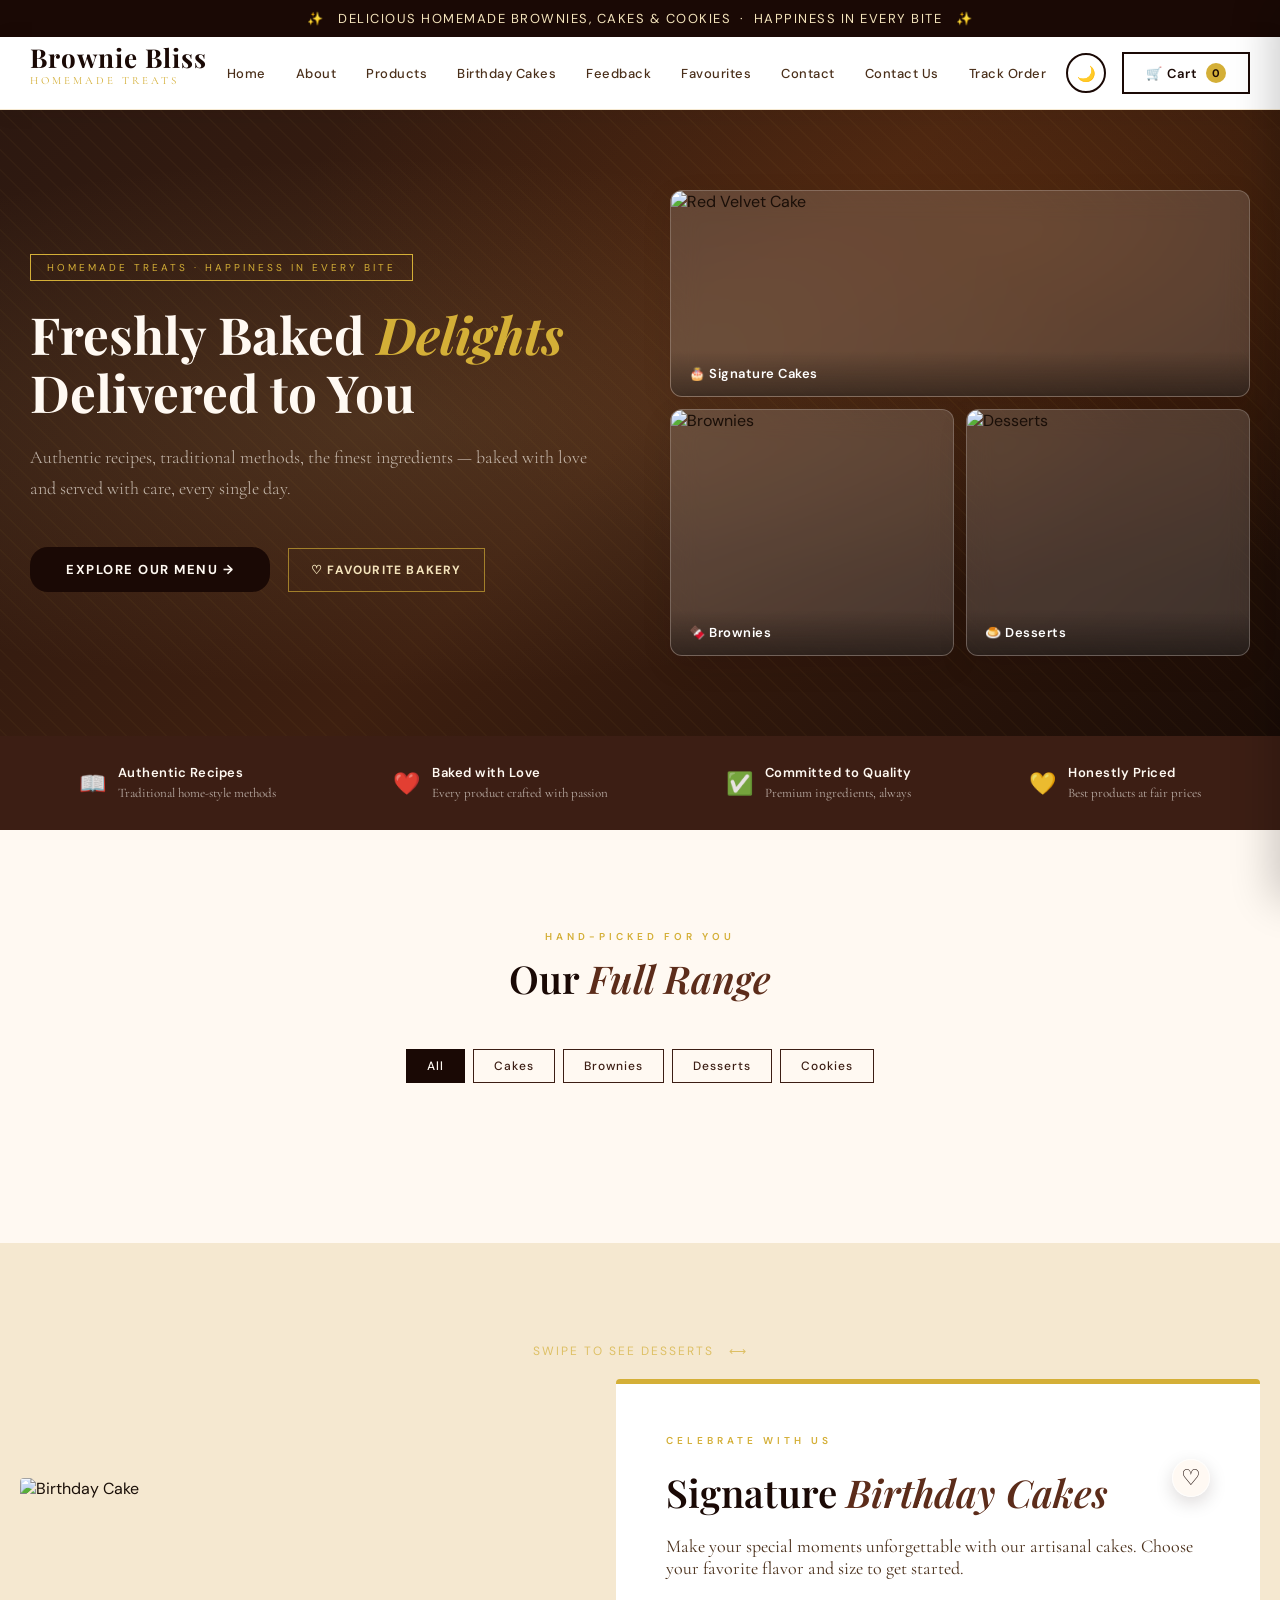
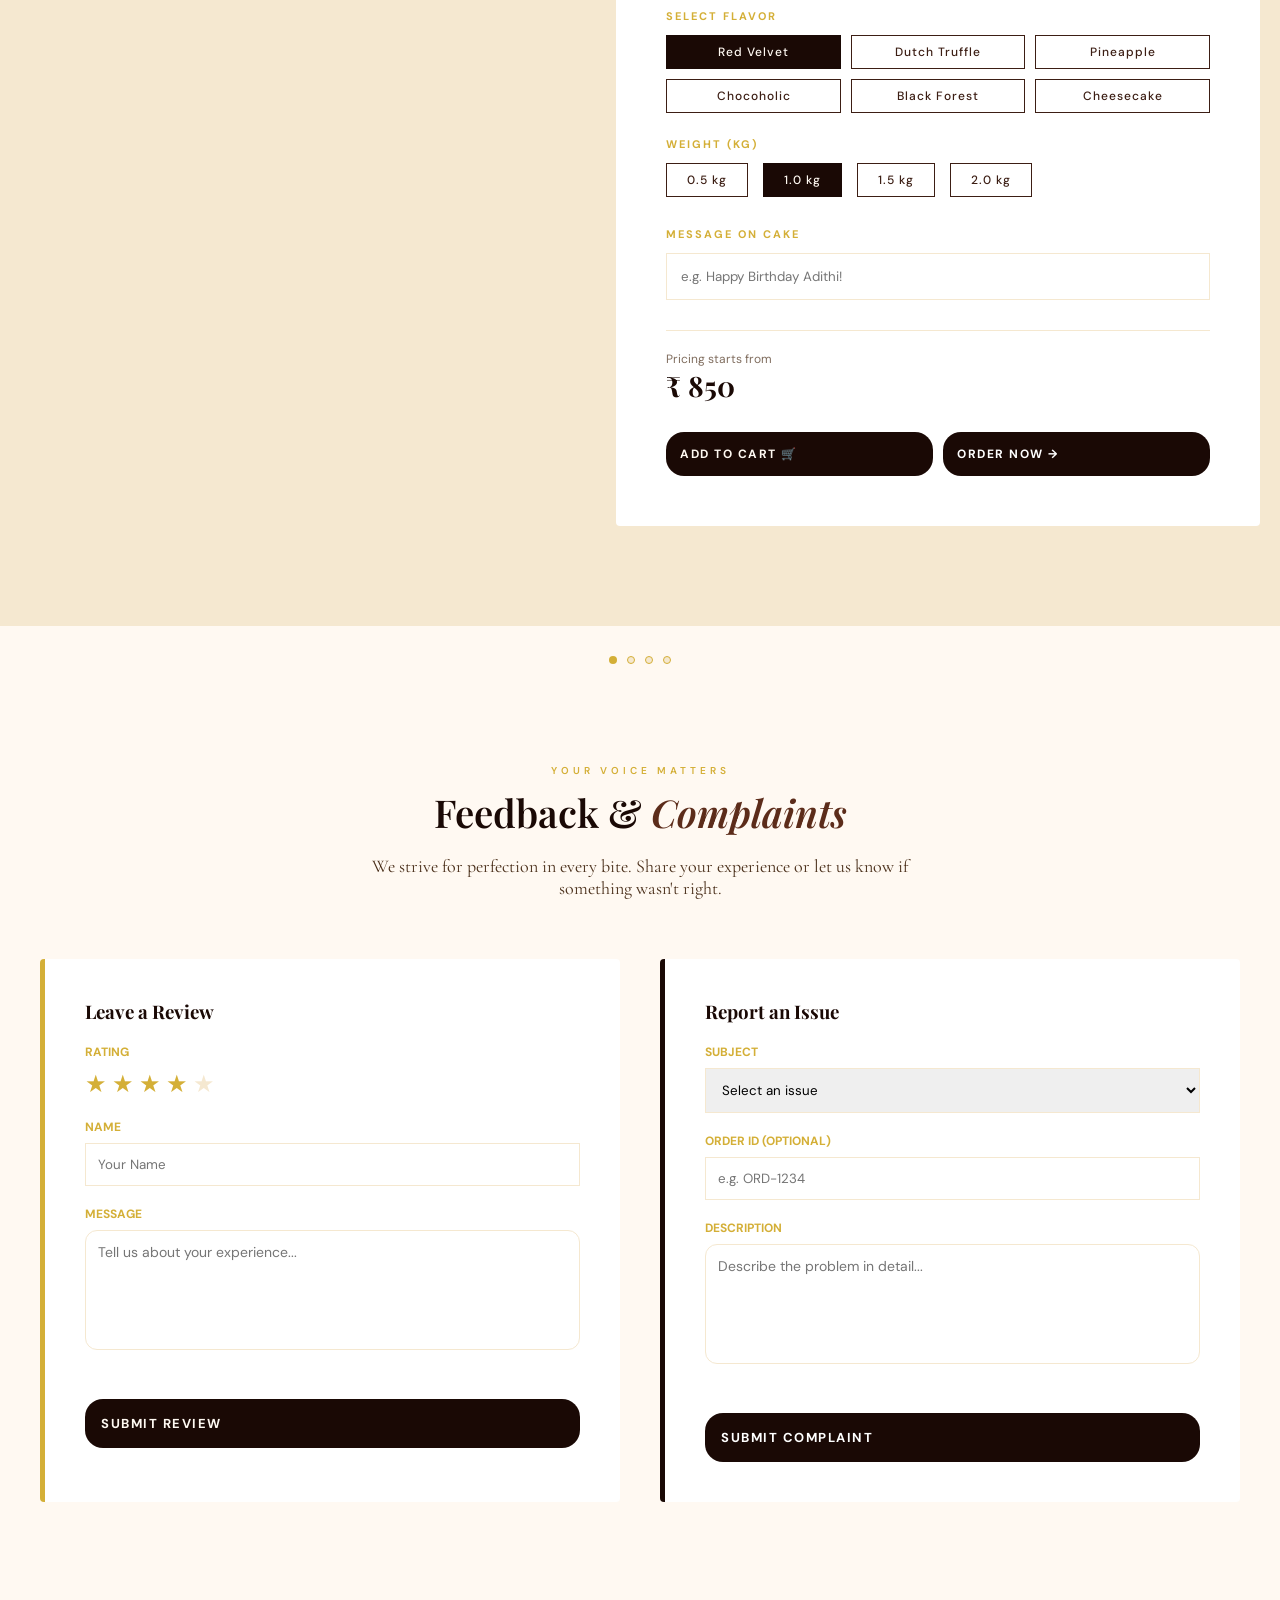
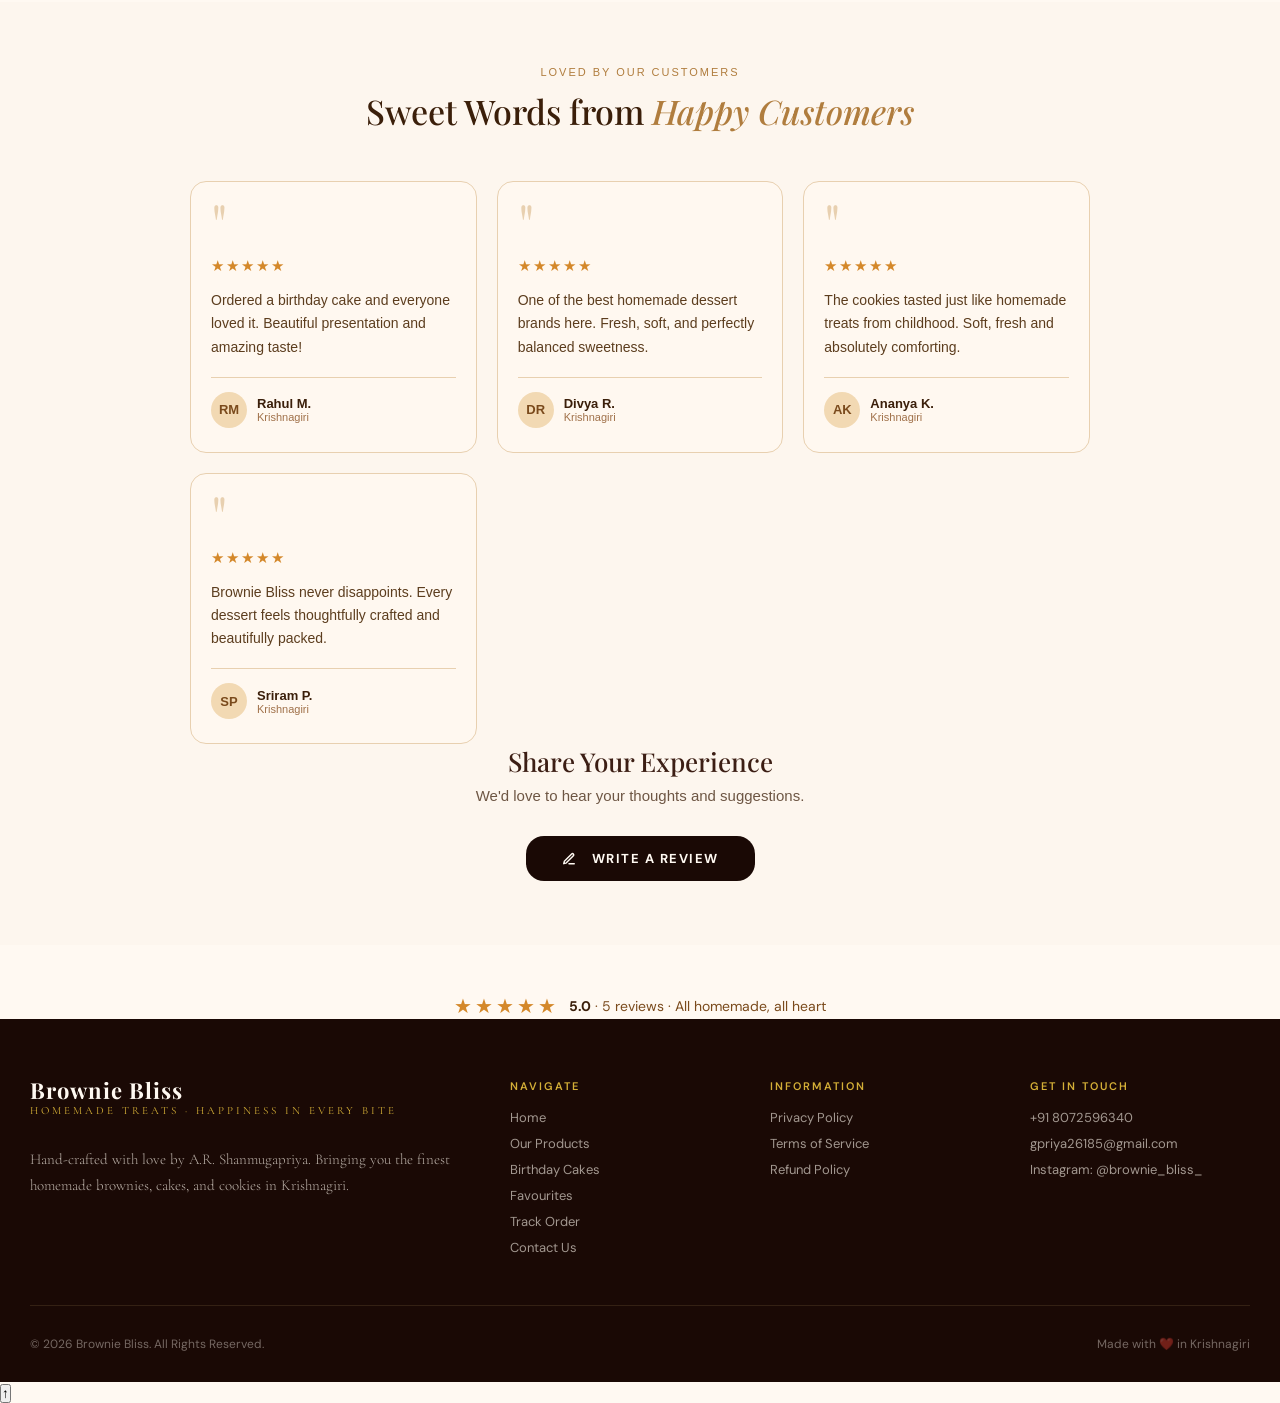
==== commit 63b1b082: "Merge branch 'main' into feature/copy-product-link" ====
--- a/public/index.html
+++ b/public/index.html
@@ -10,14 +10,14 @@
     href="https://fonts.googleapis.com/css2?family=Playfair+Display:ital,wght@0,400;0,600;0,700;1,400&family=Cormorant+Garamond:wght@300;400;500&family=DM+Sans:wght@300;400;500&display=swap"
     rel="stylesheet">
   <link rel="stylesheet" href="style.css">
-  
+
   <!-- Theme init: sets dark class synchronously before first paint (no flash) -->
   <script>
     (function () {
       try {
         var t = localStorage.getItem('bb_theme') || 'light';
         if (t === 'dark') document.documentElement.classList.add('dark');
-      } catch (_) {}
+      } catch (_) { }
     })();
   </script>
 </head>
@@ -41,17 +41,18 @@
         <a href="products.html">Products</a>
         <a href="index.html#birthday">Birthday Cakes</a>
         <a href="#feedback">Feedback</a>
-        <a href="favourites.html">Favourites <span class="nav-count" data-favourites-count style="display:none">0</span></a>
+        <a href="favourites.html">Favourites <span class="nav-count" data-favourites-count
+            style="display:none">0</span></a>
         <a href="index.html#contact">Contact</a>
         <a href="contact.html">Contact Us</a>
         <a href="track.html">Track Order</a>
       </nav>
       <button class="menu-toggle" onclick="toggleMenu()">
-  ☰
-</button>
+        ☰
+      </button>
       <div class="header-actions">
-        <button id="themeToggleBtn" class="theme-toggle-btn" onclick="toggleTheme()"
-          aria-label="Toggle dark mode" title="Toggle dark mode">
+        <button id="themeToggleBtn" class="theme-toggle-btn" onclick="toggleTheme()" aria-label="Toggle dark mode"
+          title="Toggle dark mode">
           <span id="themeIcon">🌙</span>
         </button>
         <button class="cart-btn" onclick="openCart()">
@@ -61,153 +62,142 @@
       </div>
     </div>
   </header>
-<div class="mobile-menu" id="mobileMenu">
-  <a href="index.html#home">Home</a>
-  <a href="products.html">Products</a>
-  <a href="index.html#birthday">Birthday Cakes</a>
-  <a href="index.html#contact">Contact</a>
-  <a href="track.html">Track Order</a>
-</div>
-<!-- HERO -->
-<section class="hero">
-  <div class="hero-bg"></div>
-  <div class="hero-pattern"></div>
-
-  <div class="hero-content">
-
-    <div class="hero-text" data-aos="fade-right">
-
-      <span class="hero-badge">
-        Homemade Treats · Happiness in every bite
-      </span>
-
-      <h1 class="hero-title">
-        Freshly Baked <em>Delights</em><br>
-        Delivered to You
-      </h1>
-
-      <p class="hero-desc">
-        Authentic recipes, traditional methods, the finest ingredients —
-        baked with love and served with care, every single day.
-      </p>
-
-      <a href="#products" class="hero-cta" style="text-decoration: none;">
-        Explore Our Menu &rarr;
-      </a>
-
-      <button
-        class="hero-favourite-btn"
-        type="button"
-        data-fav-type="bakeries"
-        data-fav-id="brownie-bliss"
-        aria-pressed="false"
-        onclick="toggleBakeryFavourite()">
-
-        &#9825; Favourite Bakery
-
-      </button>
-
-    </div>
-
-    <div class="hero-visual" data-aos="fade-left">
-
-      <div class="hero-card">
-
-        <img
-          src="https://theobroma.in/cdn/shop/files/redvelvet-theo.jpg?v=1701321860"
-          alt="Red Velvet Cake">
-
-        <div class="hero-card-label">
-          🎂 Signature Cakes
-        </div>
-
-      </div>
-
-      <div class="hero-card">
-
-        <img
-          src="https://theobroma.in/cdn/shop/files/OverloadBrownie_400x400.jpg?v=1711183338"
-          alt="Brownies">
-
-        <div class="hero-card-label">
-          🍫 Brownies
-        </div>
-
-      </div>
-
-      <div class="hero-card">
-
-        <img
-          src="https://theobroma.in/cdn/shop/files/Delicacies-04.jpg?v=1681320427"
-          alt="Desserts">
-
-        <div class="hero-card-label">
-          🍮 Desserts
-        </div>
-
-      </div>
-
-    </div>
-
+  <div class="mobile-menu" id="mobileMenu">
+    <a href="index.html#home">Home</a>
+    <a href="products.html">Products</a>
+    <a href="index.html#birthday">Birthday Cakes</a>
+    <a href="index.html#contact">Contact</a>
+    <a href="track.html">Track Order</a>
   </div>
-</section>
+  <!-- HERO -->
+  <section class="hero">
+    <div class="hero-bg"></div>
+    <div class="hero-pattern"></div>
+
+    <div class="hero-content">
+
+      <div class="hero-text" data-aos="fade-right">
+
+        <span class="hero-badge">
+          Homemade Treats · Happiness in every bite
+        </span>
+
+        <h1 class="hero-title">
+          Freshly Baked <em>Delights</em><br>
+          Delivered to You
+        </h1>
+
+        <p class="hero-desc">
+          Authentic recipes, traditional methods, the finest ingredients —
+          baked with love and served with care, every single day.
+        </p>
+
+        <a href="#products" class="hero-cta" style="text-decoration: none;">
+          Explore Our Menu &rarr;
+        </a>
+
+        <button class="hero-favourite-btn" type="button" data-fav-type="bakeries" data-fav-id="brownie-bliss"
+          aria-pressed="false" onclick="toggleBakeryFavourite()">
+
+          &#9825; Favourite Bakery
+
+        </button>
+
+      </div>
+
+      <div class="hero-visual" data-aos="fade-left">
+
+        <div class="hero-card">
+
+          <img src="https://theobroma.in/cdn/shop/files/redvelvet-theo.jpg?v=1701321860" alt="Red Velvet Cake">
+
+          <div class="hero-card-label">
+            🎂 Signature Cakes
+          </div>
+
+        </div>
+
+        <div class="hero-card">
+
+          <img src="https://theobroma.in/cdn/shop/files/OverloadBrownie_400x400.jpg?v=1711183338" alt="Brownies">
+
+          <div class="hero-card-label">
+            🍫 Brownies
+          </div>
+
+        </div>
+
+        <div class="hero-card">
+
+          <img src="https://theobroma.in/cdn/shop/files/Delicacies-04.jpg?v=1681320427" alt="Desserts">
+
+          <div class="hero-card-label">
+            🍮 Desserts
+          </div>
+
+        </div>
+
+      </div>
+
+    </div>
+  </section>
   <!-- VALUES STRIP -->
-<div class="values-strip" id="about">
-
-  <div class="values-inner" data-aos="fade-up">
-
-    <div class="value-item">
-      <span class="value-icon">📖</span>
-
-      <div class="value-text">
-        <strong>Authentic Recipes</strong>
-        <span>Traditional home-style methods</span>
-      </div>
-    </div>
-
-    <div class="value-item">
-      <span class="value-icon">❤️</span>
-
-      <div class="value-text">
-        <strong>Baked with Love</strong>
-        <span>Every product crafted with passion</span>
-      </div>
-    </div>
-
-    <div class="value-item">
-      <span class="value-icon">✅</span>
-
-      <div class="value-text">
-        <strong>Committed to Quality</strong>
-        <span>Premium ingredients, always</span>
-      </div>
-    </div>
-
-    <div class="value-item">
-      <span class="value-icon">💛</span>
-
-      <div class="value-text">
-        <strong>Honestly Priced</strong>
-        <span>Best products at fair prices</span>
-      </div>
-    </div>
-
+  <div class="values-strip" id="about">
+
+    <div class="values-inner" data-aos="fade-up">
+
+      <div class="value-item">
+        <span class="value-icon">📖</span>
+
+        <div class="value-text">
+          <strong>Authentic Recipes</strong>
+          <span>Traditional home-style methods</span>
+        </div>
+      </div>
+
+      <div class="value-item">
+        <span class="value-icon">❤️</span>
+
+        <div class="value-text">
+          <strong>Baked with Love</strong>
+          <span>Every product crafted with passion</span>
+        </div>
+      </div>
+
+      <div class="value-item">
+        <span class="value-icon">✅</span>
+
+        <div class="value-text">
+          <strong>Committed to Quality</strong>
+          <span>Premium ingredients, always</span>
+        </div>
+      </div>
+
+      <div class="value-item">
+        <span class="value-icon">💛</span>
+
+        <div class="value-text">
+          <strong>Honestly Priced</strong>
+          <span>Best products at fair prices</span>
+        </div>
+      </div>
+
+    </div>
   </div>
-</div>
   <!-- PRODUCTS SECTION -->
   <section class="products-section" id="products" style="padding: 100px 30px; background: var(--cream);">
     <div class="products-inner">
       <div class="section-header" data-aos="fade-up">
 
-  <span class="section-label">
-    Hand-picked for you
-  </span>
-
-  <h2 class="section-title">
-    Our <em>Full Range</em>
-  </h2>
-
-</div>
+        <span class="section-label">
+          Hand-picked for you
+        </span>
+
+        <h2 class="section-title">
+          Our <em>Full Range</em>
+        </h2>
+
+      </div>
 
       <div class="filter-tabs" style="margin-bottom: 60px;">
         <button class="filter-tab active" onclick="filterProducts('all', this)">All</button>
@@ -222,341 +212,371 @@
   </section>
 
   <!-- BIRTHDAY & DESSERT SLIDER SECTION -->
-  <section class="birthday-section" data-aos="fade-up"></section>
-    style="padding: 100px 0; background: var(--cream-dark); min-height: 80vh; overflow: hidden;">
-    
-    <!-- Slider Hint -->
-    <div style="text-align: center; margin-bottom: 20px; font-size: 12px; color: var(--gold); letter-spacing: 2px; text-transform: uppercase; opacity: 0.7;">
-      Swipe to see Desserts &nbsp; ⟷
-    </div>
-
-    <div class="birthday-slider" style="display: flex; overflow-x: auto; scroll-snap-type: x mandatory; -webkit-overflow-scrolling: touch; scroll-behavior: smooth;">
-      
-      <!-- SLIDE 1: BIRTHDAY CAKES -->
-      <div class="bday-slide" style="flex: 0 0 100%; padding: 0 20px; box-sizing: border-box;"; scroll-snap-align: start; padding: 0 30px;">
-        <div class="birthday-grid">
-          <div class="birthday-visual">
-            <img id="birthdayCakeImg" src="https://theobroma.in/cdn/shop/files/redvelvet-theo.jpg?v=1701321860"
-              alt="Birthday Cake"
-              style="width: 100%; height: clamp(250px, 50vw, 550px); object-fit: cover; border-radius: 4px; box-shadow: var(--shadow);">
-          </div>
-          <div class="birthday-card"
-            style="background: var(--white); padding: clamp(20px, 4vw, 50px); border-radius: 4px; box-shadow: var(--shadow); border-top: 5px solid var(--gold);">
-            <span class="section-label">Celebrate with Us</span>
-            <div class="birthday-title-row">
-              <h2 class="section-title" style="margin-bottom: 20px;">Signature <em>Birthday Cakes</em></h2>
-              <button id="birthdayFavoriteBtn" class="favorite-btn favorite-btn-inline" type="button"
-                aria-label="Toggle birthday cake favourite" aria-pressed="false" onclick="toggleBirthdayFavourite()">&#9825;</button>
-            </div>
-            <p
-              style="margin-bottom: 30px; color: var(--text-mid); font-family: 'Cormorant Garamond', serif; font-size: 18px;">
-              Make your special moments unforgettable with our artisanal cakes. Choose your favorite flavor and
-              size to get
-              started.
-            </p>
-    
-            <div style="margin-bottom: 24px;">
-              <label
-                style="display: block; font-size: 11px; letter-spacing: 2px; text-transform: uppercase; color: var(--gold); margin-bottom: 12px; font-weight: 700;">Select
-                Flavor</label>
-              <div style="display: grid; gap: 10px;" class="responsive-grid">
-      <button class="filter-tab flavor-btn active" onclick="updateBirthdayCake('Red Velvet')">
-        Red Velvet
-      </button>
-    
-      <button class="filter-tab flavor-btn" onclick="updateBirthdayCake('Dutch Truffle')">
-        Dutch Truffle
-      </button>
-    
-      <button class="filter-tab flavor-btn" onclick="updateBirthdayCake('Pineapple')">
-        Pineapple
-      </button>
-    
-      <button class="filter-tab flavor-btn" onclick="updateBirthdayCake('Chocoholic')">
-        Chocoholic
-      </button>
-    
-      <button class="filter-tab flavor-btn" onclick="updateBirthdayCake('Black Forest')">
-        Black Forest
-      </button>
-    
-      <button class="filter-tab flavor-btn" onclick="updateBirthdayCake('Cheesecake')">
-        Cheesecake
-      </button>
-    </div>
-            </div>
-    
-            <div style="margin-bottom: 30px;">
-              <label
-                style="display: block; font-size: 11px; letter-spacing: 2px; text-transform: uppercase; color: var(--gold); margin-bottom: 12px; font-weight: 700;">Weight
-                (kg)</label>
-              <div style="display: flex; flex-wrap: wrap; gap: 15px;">
-                <button class="filter-tab" onclick="setCakeWeight('0.5')">0.5 kg</button>
-                <button class="filter-tab active" onclick="setCakeWeight('1.0')">1.0 kg</button>
-                <button class="filter-tab" onclick="setCakeWeight('1.5')">1.5 kg</button>
-                <button class="filter-tab" onclick="setCakeWeight('2.0')">2.0 kg</button>
+  <section class="birthday-section" data-aos="fade-up"
+  style="padding: 100px 0; background: var(--cream-dark); min-height: 80vh; overflow: hidden;">
+
+  <!-- Slider Hint -->
+  <div
+    style="text-align: center; margin-bottom: 20px; font-size: 12px; color: var(--gold); letter-spacing: 2px; text-transform: uppercase; opacity: 0.7;">
+    Swipe to see Desserts &nbsp; ⟷
+  </div>
+
+  <div class="birthday-slider"
+    style="display: flex; overflow-x: auto; scroll-snap-type: x mandatory; -webkit-overflow-scrolling: touch; scroll-behavior: smooth;">
+
+    <!-- SLIDE 1: BIRTHDAY CAKES -->
+    <div class="bday-slide" style="flex: 0 0 100%; padding: 0 20px; box-sizing: border-box;" ; scroll-snap-align: start;
+      padding: 0 30px;">
+      <div class="birthday-grid">
+        <div class="birthday-visual">
+          <img id="birthdayCakeImg" src="https://theobroma.in/cdn/shop/files/redvelvet-theo.jpg?v=1701321860"
+            alt="Birthday Cake"
+            style="width: 100%; height: clamp(250px, 50vw, 550px); object-fit: cover; border-radius: 4px; box-shadow: var(--shadow);">
+        </div>
+        <div class="birthday-card"
+          style="background: var(--white); padding: clamp(20px, 4vw, 50px); border-radius: 4px; box-shadow: var(--shadow); border-top: 5px solid var(--gold);">
+          <span class="section-label">Celebrate with Us</span>
+          <div class="birthday-title-row">
+            <h2 class="section-title" style="margin-bottom: 20px;">Signature <em>Birthday Cakes</em></h2>
+            <button id="birthdayFavoriteBtn" class="favorite-btn favorite-btn-inline" type="button"
+              aria-label="Toggle birthday cake favourite" aria-pressed="false"
+              onclick="toggleBirthdayFavourite()">&#9825;</button>
+          </div>
+          <p
+            style="margin-bottom: 30px; color: var(--text-mid); font-family: 'Cormorant Garamond', serif; font-size: 18px;">
+            Make your special moments unforgettable with our artisanal cakes. Choose your favorite flavor and
+            size to get
+            started.
+          </p>
+
+          <div style="margin-bottom: 24px;">
+            <label
+              style="display: block; font-size: 11px; letter-spacing: 2px; text-transform: uppercase; color: var(--gold); margin-bottom: 12px; font-weight: 700;">Select
+              Flavor</label>
+            <div style="display: grid; gap: 10px;" class="responsive-grid">
+              <button class="filter-tab flavor-btn active" onclick="updateBirthdayCake('Red Velvet')">
+                Red Velvet
+              </button>
+
+              <button class="filter-tab flavor-btn" onclick="updateBirthdayCake('Dutch Truffle')">
+                Dutch Truffle
+              </button>
+
+              <button class="filter-tab flavor-btn" onclick="updateBirthdayCake('Pineapple')">
+                Pineapple
+              </button>
+
+              <button class="filter-tab flavor-btn" onclick="updateBirthdayCake('Chocoholic')">
+                Chocoholic
+              </button>
+
+              <button class="filter-tab flavor-btn" onclick="updateBirthdayCake('Black Forest')">
+                Black Forest
+              </button>
+
+              <button class="filter-tab flavor-btn" onclick="updateBirthdayCake('Cheesecake')">
+                Cheesecake
+              </button>
+            </div>
+          </div>
+
+          <div style="margin-bottom: 30px;">
+            <label
+              style="display: block; font-size: 11px; letter-spacing: 2px; text-transform: uppercase; color: var(--gold); margin-bottom: 12px; font-weight: 700;">Weight
+              (kg)</label>
+            <div style="display: flex; flex-wrap: wrap; gap: 15px;">
+              <button class="filter-tab" onclick="setCakeWeight('0.5')">0.5 kg</button>
+              <button class="filter-tab active" onclick="setCakeWeight('1.0')">1.0 kg</button>
+              <button class="filter-tab" onclick="setCakeWeight('1.5')">1.5 kg</button>
+              <button class="filter-tab" onclick="setCakeWeight('2.0')">2.0 kg</button>
+            </div>
+          </div>
+
+          <div style="margin-bottom: 30px;">
+            <label
+              style="display: block; font-size: 11px; letter-spacing: 2px; text-transform: uppercase; color: var(--gold); margin-bottom: 12px; font-weight: 700;">Message
+              on Cake</label>
+            <input type="text" id="cakeMessage" placeholder="e.g. Happy Birthday Adithi!"
+              style="width: 100%; padding: 14px; border: 1px solid var(--cream-dark); outline: none; font-family: 'DM Sans', sans-serif;">
+          </div>
+
+          <div
+            style="display: flex; flex-direction: column; gap: 10px; padding-top: 20px; border-top: 1px solid var(--cream-dark);">
+            <div style="display: flex; justify-content: space-between; align-items: center; margin-bottom: 10px;">
+              <div>
+                <span style="display: block; font-size: 12px; color: var(--text-mid); opacity: 0.7;">Pricing
+                  starts
+                  from</span>
+                <span id="cakePrice"
+                  style="font-family: 'Playfair Display', serif; font-size: 28px; font-weight: 700; color: var(--brown-dark);">₹
+                  850</span>
               </div>
             </div>
-    
-            <div style="margin-bottom: 30px;">
-              <label
-                style="display: block; font-size: 11px; letter-spacing: 2px; text-transform: uppercase; color: var(--gold); margin-bottom: 12px; font-weight: 700;">Message
-                on Cake</label>
-              <input type="text" id="cakeMessage" placeholder="e.g. Happy Birthday Adithi!"
-                style="width: 100%; padding: 14px; border: 1px solid var(--cream-dark); outline: none; font-family: 'DM Sans', sans-serif;">
-            </div>
-    
-            <div
-              style="display: flex; flex-direction: column; gap: 10px; padding-top: 20px; border-top: 1px solid var(--cream-dark);">
-              <div style="display: flex; justify-content: space-between; align-items: center; margin-bottom: 10px;">
-                <div>
-                  <span style="display: block; font-size: 12px; color: var(--text-mid); opacity: 0.7;">Pricing
-                    starts
-                    from</span>
-                  <span id="cakePrice"
-                    style="font-family: 'Playfair Display', serif; font-size: 28px; font-weight: 700; color: var(--brown-dark);">₹
-                    850</span>
-                </div>
+            <div style="display: grid; grid-template-columns: 1fr 1fr; gap: 10px;">
+              <button class="hero-cta" style="padding: 14px; font-size: 12px;" onclick="addBirthdayToCart()">
+                Add to Cart 🛒
+              </button>
+              <button class="hero-cta"
+                style="padding: 14px; font-size: 12px; background: var(--brown-dark); color: var(--white);"
+                onclick="openCheckout()">
+                Order Now &rarr;
+              </button>
+            </div>
+          </div>
+        </div>
+      </div>
+    </div>
+
+    <!-- SLIDE 2: DESSERTS -->
+    <div class="bday-slide" style="flex: 0 0 100%; padding: 0 20px; box-sizing: border-box;" ; scroll-snap-align: start;
+      padding: 0 30px;">
+      <div class="birthday-grid">
+        <div class="birthday-visual">
+          <img id="dessertImg" src="https://theobroma.in/cdn/shop/files/Delicacies-04.jpg?v=1681320427" alt="Desserts"
+            style="width: 100%; height: clamp(250px, 60vw, 550px); object-fit: cover; border-radius: 4px; box-shadow: var(--shadow);">
+        </div>
+        <div class="birthday-card"
+          style="background: var(--white); padding: 50px; border-radius: 4px; box-shadow: var(--shadow); border-top: 5px solid var(--gold);">
+          <span class="section-label">Sweet Treats</span>
+          <h2 class="section-title" style="margin-bottom: 20px;">Exquisite <em>Desserts</em></h2>
+          <p
+            style="margin-bottom: 30px; color: var(--text-mid); font-family: 'Cormorant Garamond', serif; font-size: 18px;">
+            Indulge in our curated collection of fine desserts. From macarons to cheesecakes, every bite is a
+            celebration of flavor and craftsmanship.
+          </p>
+
+          <div style="margin-bottom: 24px;">
+            <label
+              style="display: block; font-size: 11px; letter-spacing: 2px; text-transform: uppercase; color: var(--gold); margin-bottom: 12px; font-weight: 700;">Select
+              Variety</label>
+            <div class="responsive-grid" style="display: grid; gap: 10px;">
+              <button class="filter-tab active">Macarons</button>
+              <button class="filter-tab">Tarts</button>
+              <button class="filter-tab">Pastries</button>
+              <button class="filter-tab">Cupcakes</button>
+              <button class="filter-tab">Mousse</button>
+              <button class="filter-tab">Donuts</button>
+            </div>
+          </div>
+
+          <div style="margin-bottom: 30px;">
+            <label
+              style="display: block; font-size: 11px; letter-spacing: 2px; text-transform: uppercase; color: var(--gold); margin-bottom: 12px; font-weight: 700;">Box
+              Size</label>
+            <div style="display: flex; flex-wrap: wrap; gap: 15px;">
+              <button class="filter-tab">Box of 2</button>
+              <button class="filter-tab active">Box of 4</button>
+              <button class="filter-tab">Box of 6</button>
+              <button class="filter-tab">Box of 12</button>
+            </div>
+          </div>
+
+          <div style="margin-bottom: 30px;">
+            <label
+              style="display: block; font-size: 11px; letter-spacing: 2px; text-transform: uppercase; color: var(--gold); margin-bottom: 12px; font-weight: 700;">Special
+              Request</label>
+            <input type="text" placeholder="e.g. Less sugar, Eggless"
+              style="width: 100%; padding: 14px; border: 1px solid var(--cream-dark); outline: none; font-family: 'DM Sans', sans-serif;">
+          </div>
+
+          <div
+            style="display: flex; flex-direction: column; gap: 10px; padding-top: 20px; border-top: 1px solid var(--cream-dark);">
+            <div style="display: flex; justify-content: space-between; align-items: center; margin-bottom: 10px;">
+              <div>
+                <span style="display: block; font-size: 12px; color: var(--text-mid); opacity: 0.7;">Pricing
+                  starts
+                  from</span>
+                <span
+                  style="font-family: 'Playfair Display', serif; font-size: 28px; font-weight: 700; color: var(--brown-dark);">₹
+                  350</span>
               </div>
-              <div style="display: grid; grid-template-columns: 1fr 1fr; gap: 10px;">
-                <button class="hero-cta" style="padding: 14px; font-size: 12px;" onclick="addBirthdayToCart()">
-                  Add to Cart 🛒
-                </button>
-                <button class="hero-cta" style="padding: 14px; font-size: 12px; background: var(--brown-dark); color: var(--white);" onclick="openCheckout()">
-                  Order Now &rarr;
-                </button>
+            </div>
+            <div style="display: grid; grid-template-columns: 1fr 1fr; gap: 10px;">
+              <button class="hero-cta" style="padding: 14px; font-size: 12px;" onclick="addDessertToCart()">
+                Add to Cart 🛒
+              </button>
+              <button class="hero-cta"
+                style="padding: 14px; font-size: 12px; background: var(--brown-dark); color: var(--white);"
+                onclick="openCheckout()">
+                Order Now &rarr;
+              </button>
+            </div>
+          </div>
+        </div>
+      </div>
+    </div>
+
+    <!-- SLIDE 3: BROWNIES -->
+    <div class="bday-slide" style="flex: 0 0 100%; padding: 0 20px; box-sizing: border-box;" ; scroll-snap-align: start;
+      padding: 0 30px;">
+      <div class="birthday-grid">
+        <div class="birthday-visual">
+          <img id="brownieImg" src="https://theobroma.in/cdn/shop/files/OverloadBrownie_400x400.jpg?v=1711183338"
+            alt="Brownies"
+            style="width: 100%; height: clamp(250px, 60vw, 550px); object-fit: cover; border-radius: 4px; box-shadow: var(--shadow);">
+        </div>
+        <div class="birthday-card"
+          style="background: var(--white); padding: 50px; border-radius: 4px; box-shadow: var(--shadow); border-top: 5px solid var(--gold);">
+          <span class="section-label">Fudgy Delights</span>
+          <h2 class="section-title" style="margin-bottom: 20px;">Signature <em>Brownies</em></h2>
+          <p
+            style="margin-bottom: 30px; color: var(--text-mid); font-family: 'Cormorant Garamond', serif; font-size: 18px;">
+            Our brownies are legendary. Fudgy, decadent, and made with the finest Belgian chocolate for an unparalleled
+            cocoa experience.
+          </p>
+
+          <div style="margin-bottom: 24px;">
+            <label
+              style="display: block; font-size: 11px; letter-spacing: 2px; text-transform: uppercase; color: var(--gold); margin-bottom: 12px; font-weight: 700;">Select
+              Flavor</label>
+            <div class="responsive-grid" style="display: grid; gap: 10px;">
+              <button class="filter-tab active">Walnut</button>
+              <button class="filter-tab">Overload</button>
+              <button class="filter-tab">Nutella</button>
+              <button class="filter-tab">Red Velvet</button>
+              <button class="filter-tab">Cookie</button>
+              <button class="filter-tab">Assorted</button>
+            </div>
+          </div>
+
+          <div style="margin-bottom: 30px;">
+            <label
+              style="display: block; font-size: 11px; letter-spacing: 2px; text-transform: uppercase; color: var(--gold); margin-bottom: 12px; font-weight: 700;">Pack
+              Size</label>
+            <div style="display: flex; flex-wrap: wrap; gap: 15px;">
+              <button class="filter-tab">Pack of 1</button>
+              <button class="filter-tab active">Pack of 4</button>
+              <button class="filter-tab">Pack of 6</button>
+              <button class="filter-tab">Pack of 12</button>
+            </div>
+          </div>
+
+          <div style="margin-bottom: 30px;">
+            <label
+              style="display: block; font-size: 11px; letter-spacing: 2px; text-transform: uppercase; color: var(--gold); margin-bottom: 12px; font-weight: 700;">Gift
+              Wrap</label>
+            <div style="display: flex; flex-wrap: wrap; gap: 15px;">
+              <button class="filter-tab active">Standard</button>
+              <button class="filter-tab">Premium Gold</button>
+            </div>
+          </div>
+
+          <div
+            style="display: flex; flex-direction: column; gap: 10px; padding-top: 20px; border-top: 1px solid var(--cream-dark);">
+            <div style="display: flex; justify-content: space-between; align-items: center; margin-bottom: 10px;">
+              <div>
+                <span style="display: block; font-size: 12px; color: var(--text-mid); opacity: 0.7;">Pricing
+                  starts
+                  from</span>
+                <span
+                  style="font-family: 'Playfair Display', serif; font-size: 28px; font-weight: 700; color: var(--brown-dark);">₹
+                  250</span>
               </div>
             </div>
-          </div>
-        </div>
-      </div>
-
-      <!-- SLIDE 2: DESSERTS -->
-      <div class="bday-slide" style="flex: 0 0 100%; padding: 0 20px; box-sizing: border-box;"; scroll-snap-align: start; padding: 0 30px;">
-        <div class="birthday-grid">
-          <div class="birthday-visual">
-            <img id="dessertImg" src="https://theobroma.in/cdn/shop/files/Delicacies-04.jpg?v=1681320427"
-              alt="Desserts"
-              style="width: 100%; height: clamp(250px, 60vw, 550px); object-fit: cover; border-radius: 4px; box-shadow: var(--shadow);">
-          </div>
-          <div class="birthday-card"
-            style="background: var(--white); padding: 50px; border-radius: 4px; box-shadow: var(--shadow); border-top: 5px solid var(--gold);">
-            <span class="section-label">Sweet Treats</span>
-            <h2 class="section-title" style="margin-bottom: 20px;">Exquisite <em>Desserts</em></h2>
-            <p
-              style="margin-bottom: 30px; color: var(--text-mid); font-family: 'Cormorant Garamond', serif; font-size: 18px;">
-              Indulge in our curated collection of fine desserts. From macarons to cheesecakes, every bite is a celebration of flavor and craftsmanship.
-            </p>
-    
-            <div style="margin-bottom: 24px;">
-              <label
-                style="display: block; font-size: 11px; letter-spacing: 2px; text-transform: uppercase; color: var(--gold); margin-bottom: 12px; font-weight: 700;">Select
-                Variety</label>
-              <div class="responsive-grid" style="display: grid; gap: 10px;">
-                <button class="filter-tab active">Macarons</button>
-                <button class="filter-tab">Tarts</button>
-                <button class="filter-tab">Pastries</button>
-                <button class="filter-tab">Cupcakes</button>
-                <button class="filter-tab">Mousse</button>
-                <button class="filter-tab">Donuts</button>
+            <div style="display: grid; grid-template-columns: 1fr 1fr; gap: 10px;">
+              <button class="hero-cta" style="padding: 14px; font-size: 12px;" onclick="addBrownieToCart()">
+                Add to Cart 🛒
+              </button>
+              <button class="hero-cta"
+                style="padding: 14px; font-size: 12px; background: var(--brown-dark); color: var(--white);"
+                onclick="openCheckout()">
+                Order Now &rarr;
+              </button>
+            </div>
+          </div>
+        </div>
+      </div>
+    </div>
+
+    <!-- SLIDE 4: COOKIES -->
+    <div class="bday-slide" style="flex: 0 0 100%; padding: 0 20px; box-sizing: border-box;" ; scroll-snap-align: start;
+      padding: 0 30px;">
+      <div
+        style="max-width: 1300px; margin: 0 auto; display: grid; grid-template-columns: repeat(auto-fit, minmax(300px, 1fr)); gap: 60px; align-items: center;">
+        <div class="birthday-visual">
+          <img id="cookieImg"
+            src="https://www.shugarysweets.com/wp-content/uploads/2020/05/chocolate-chip-cookies-recipe.jpg"
+            alt="Cookies"
+            style="width: 100%; height: clamp(250px, 60vw, 550px); object-fit: cover; border-radius: 4px; box-shadow: var(--shadow);">
+        </div>
+        <div class="birthday-card"
+          style="background: var(--white); padding: 50px; border-radius: 4px; box-shadow: var(--shadow); border-top: 5px solid var(--gold);">
+          <span class="section-label">Freshly Baked</span>
+          <h2 class="section-title" style="margin-bottom: 20px;">Gourmet <em>Cookies</em></h2>
+          <p
+            style="margin-bottom: 30px; color: var(--text-mid); font-family: 'Cormorant Garamond', serif; font-size: 18px;">
+            Golden, crispy on the edges, and chewy in the middle. Our cookies are packed with premium chocolate chips
+            and baked to perfection.
+          </p>
+
+          <div style="margin-bottom: 24px;">
+            <label
+              style="display: block; font-size: 11px; letter-spacing: 2px; text-transform: uppercase; color: var(--gold); margin-bottom: 12px; font-weight: 700;">Select
+              Variety</label>
+            <div style="display: grid; grid-template-columns: repeat(auto-fit, minmax(120px, 1fr)); gap: 10px;">
+              <button class="filter-tab active">Choco Chip</button>
+              <button class="filter-tab">Double Choco</button>
+              <button class="filter-tab">Oatmeal Raisin</button>
+              <button class="filter-tab">Almond Biscotti</button>
+              <button class="filter-tab">Red Velvet</button>
+              <button class="filter-tab">Assorted</button>
+            </div>
+          </div>
+
+          <div style="margin-bottom: 30px;">
+            <label
+              style="display: block; font-size: 11px; letter-spacing: 2px; text-transform: uppercase; color: var(--gold); margin-bottom: 12px; font-weight: 700;">Pack
+              Size</label>
+            <div style="display: flex; flex-wrap: wrap; gap: 15px;">
+              <button class="filter-tab">Box of 2</button>
+              <button class="filter-tab active">Box of 6</button>
+              <button class="filter-tab">Box of 12</button>
+              <button class="filter-tab">Gift Tin</button>
+            </div>
+          </div>
+
+          <div
+            style="display: flex; flex-direction: column; gap: 10px; padding-top: 20px; border-top: 1px solid var(--cream-dark);">
+            <div style="display: flex; justify-content: space-between; align-items: center; margin-bottom: 10px;">
+              <div>
+                <span style="display: block; font-size: 12px; color: var(--text-mid); opacity: 0.7;">Pricing starts
+                  from</span>
+                <span
+                  style="font-family: 'Playfair Display', serif; font-size: 28px; font-weight: 700; color: var(--brown-dark);">₹
+                  250</span>
               </div>
             </div>
-    
-            <div style="margin-bottom: 30px;">
-              <label
-                style="display: block; font-size: 11px; letter-spacing: 2px; text-transform: uppercase; color: var(--gold); margin-bottom: 12px; font-weight: 700;">Box
-                Size</label>
-              <div style="display: flex; flex-wrap: wrap; gap: 15px;">
-                <button class="filter-tab">Box of 2</button>
-                <button class="filter-tab active">Box of 4</button>
-                <button class="filter-tab">Box of 6</button>
-                <button class="filter-tab">Box of 12</button>
-              </div>
-            </div>
-    
-            <div style="margin-bottom: 30px;">
-              <label
-                style="display: block; font-size: 11px; letter-spacing: 2px; text-transform: uppercase; color: var(--gold); margin-bottom: 12px; font-weight: 700;">Special
-                Request</label>
-              <input type="text" placeholder="e.g. Less sugar, Eggless"
-                style="width: 100%; padding: 14px; border: 1px solid var(--cream-dark); outline: none; font-family: 'DM Sans', sans-serif;">
-            </div>
-    
-            <div
-              style="display: flex; flex-direction: column; gap: 10px; padding-top: 20px; border-top: 1px solid var(--cream-dark);">
-              <div style="display: flex; justify-content: space-between; align-items: center; margin-bottom: 10px;">
-                <div>
-                  <span style="display: block; font-size: 12px; color: var(--text-mid); opacity: 0.7;">Pricing
-                    starts
-                    from</span>
-                  <span
-                    style="font-family: 'Playfair Display', serif; font-size: 28px; font-weight: 700; color: var(--brown-dark);">₹
-                    350</span>
-                </div>
-              </div>
-              <div style="display: grid; grid-template-columns: 1fr 1fr; gap: 10px;">
-                <button class="hero-cta" style="padding: 14px; font-size: 12px;" onclick="addDessertToCart()">
-                  Add to Cart 🛒
-                </button>
-                <button class="hero-cta" style="padding: 14px; font-size: 12px; background: var(--brown-dark); color: var(--white);" onclick="openCheckout()">
-                  Order Now &rarr;
-                </button>
-              </div>
-            </div>
-          </div>
-        </div>
-      </div>
-
-      <!-- SLIDE 3: BROWNIES -->
-      <div class="bday-slide" style="flex: 0 0 100%; padding: 0 20px; box-sizing: border-box;"; scroll-snap-align: start; padding: 0 30px;">
-        <div class="birthday-grid">
-          <div class="birthday-visual">
-            <img id="brownieImg" src="https://theobroma.in/cdn/shop/files/OverloadBrownie_400x400.jpg?v=1711183338"
-              alt="Brownies"
-              style="width: 100%; height: clamp(250px, 60vw, 550px); object-fit: cover; border-radius: 4px; box-shadow: var(--shadow);">
-          </div>
-          <div class="birthday-card"
-            style="background: var(--white); padding: 50px; border-radius: 4px; box-shadow: var(--shadow); border-top: 5px solid var(--gold);">
-            <span class="section-label">Fudgy Delights</span>
-            <h2 class="section-title" style="margin-bottom: 20px;">Signature <em>Brownies</em></h2>
-            <p
-              style="margin-bottom: 30px; color: var(--text-mid); font-family: 'Cormorant Garamond', serif; font-size: 18px;">
-              Our brownies are legendary. Fudgy, decadent, and made with the finest Belgian chocolate for an unparalleled cocoa experience.
-            </p>
-    
-            <div style="margin-bottom: 24px;">
-              <label
-                style="display: block; font-size: 11px; letter-spacing: 2px; text-transform: uppercase; color: var(--gold); margin-bottom: 12px; font-weight: 700;">Select
-                Flavor</label>
-              <div class="responsive-grid" style="display: grid; gap: 10px;">
-                <button class="filter-tab active">Walnut</button>
-                <button class="filter-tab">Overload</button>
-                <button class="filter-tab">Nutella</button>
-                <button class="filter-tab">Red Velvet</button>
-                <button class="filter-tab">Cookie</button>
-                <button class="filter-tab">Assorted</button>
-              </div>
-            </div>
-    
-            <div style="margin-bottom: 30px;">
-              <label
-                style="display: block; font-size: 11px; letter-spacing: 2px; text-transform: uppercase; color: var(--gold); margin-bottom: 12px; font-weight: 700;">Pack
-                Size</label>
-              <div style="display: flex; flex-wrap: wrap; gap: 15px;">
-                <button class="filter-tab">Pack of 1</button>
-                <button class="filter-tab active">Pack of 4</button>
-                <button class="filter-tab">Pack of 6</button>
-                <button class="filter-tab">Pack of 12</button>
-              </div>
-            </div>
-    
-            <div style="margin-bottom: 30px;">
-              <label
-                style="display: block; font-size: 11px; letter-spacing: 2px; text-transform: uppercase; color: var(--gold); margin-bottom: 12px; font-weight: 700;">Gift
-                Wrap</label>
-              <div style="display: flex; flex-wrap: wrap; gap: 15px;">
-                <button class="filter-tab active">Standard</button>
-                <button class="filter-tab">Premium Gold</button>
-              </div>
-            </div>
-    
-            <div
-              style="display: flex; flex-direction: column; gap: 10px; padding-top: 20px; border-top: 1px solid var(--cream-dark);">
-              <div style="display: flex; justify-content: space-between; align-items: center; margin-bottom: 10px;">
-                <div>
-                  <span style="display: block; font-size: 12px; color: var(--text-mid); opacity: 0.7;">Pricing
-                    starts
-                    from</span>
-                  <span
-                    style="font-family: 'Playfair Display', serif; font-size: 28px; font-weight: 700; color: var(--brown-dark);">₹
-                    250</span>
-                </div>
-              </div>
-              <div style="display: grid; grid-template-columns: 1fr 1fr; gap: 10px;">
-                <button class="hero-cta" style="padding: 14px; font-size: 12px;" onclick="addBrownieToCart()">
-                  Add to Cart 🛒
-                </button>
-                <button class="hero-cta" style="padding: 14px; font-size: 12px; background: var(--brown-dark); color: var(--white);" onclick="openCheckout()">
-                  Order Now &rarr;
-                </button>
-              </div>
-            </div>
-          </div>
-        </div>
-      </div>
-
-      <!-- SLIDE 4: COOKIES -->
-      <div class="bday-slide" style="flex: 0 0 100%; padding: 0 20px; box-sizing: border-box;"; scroll-snap-align: start; padding: 0 30px;">
-        <div style="max-width: 1300px; margin: 0 auto; display: grid; grid-template-columns: repeat(auto-fit, minmax(300px, 1fr)); gap: 60px; align-items: center;">
-          <div class="birthday-visual">
-            <img id="cookieImg" src="https://www.shugarysweets.com/wp-content/uploads/2020/05/chocolate-chip-cookies-recipe.jpg"
-              alt="Cookies"
-              style="width: 100%; height: clamp(250px, 60vw, 550px); object-fit: cover; border-radius: 4px; box-shadow: var(--shadow);">
-          </div>
-          <div class="birthday-card"
-            style="background: var(--white); padding: 50px; border-radius: 4px; box-shadow: var(--shadow); border-top: 5px solid var(--gold);">
-            <span class="section-label">Freshly Baked</span>
-            <h2 class="section-title" style="margin-bottom: 20px;">Gourmet <em>Cookies</em></h2>
-            <p
-              style="margin-bottom: 30px; color: var(--text-mid); font-family: 'Cormorant Garamond', serif; font-size: 18px;">
-              Golden, crispy on the edges, and chewy in the middle. Our cookies are packed with premium chocolate chips and baked to perfection.
-            </p>
-    
-            <div style="margin-bottom: 24px;">
-              <label
-                style="display: block; font-size: 11px; letter-spacing: 2px; text-transform: uppercase; color: var(--gold); margin-bottom: 12px; font-weight: 700;">Select Variety</label>
-              <div style="display: grid; grid-template-columns: repeat(auto-fit, minmax(120px, 1fr)); gap: 10px;">
-                <button class="filter-tab active">Choco Chip</button>
-                <button class="filter-tab">Double Choco</button>
-                <button class="filter-tab">Oatmeal Raisin</button>
-                <button class="filter-tab">Almond Biscotti</button>
-                <button class="filter-tab">Red Velvet</button>
-                <button class="filter-tab">Assorted</button>
-              </div>
-            </div>
-    
-            <div style="margin-bottom: 30px;">
-              <label
-                style="display: block; font-size: 11px; letter-spacing: 2px; text-transform: uppercase; color: var(--gold); margin-bottom: 12px; font-weight: 700;">Pack Size</label>
-              <div style="display: flex; flex-wrap: wrap; gap: 15px;">
-                <button class="filter-tab">Box of 2</button>
-                <button class="filter-tab active">Box of 6</button>
-                <button class="filter-tab">Box of 12</button>
-                <button class="filter-tab">Gift Tin</button>
-              </div>
-            </div>
-    
-            <div
-              style="display: flex; flex-direction: column; gap: 10px; padding-top: 20px; border-top: 1px solid var(--cream-dark);">
-              <div style="display: flex; justify-content: space-between; align-items: center; margin-bottom: 10px;">
-                <div>
-                  <span style="display: block; font-size: 12px; color: var(--text-mid); opacity: 0.7;">Pricing starts from</span>
-                  <span
-                    style="font-family: 'Playfair Display', serif; font-size: 28px; font-weight: 700; color: var(--brown-dark);">₹ 250</span>
-                </div>
-              </div>
-              <div style="display: grid; grid-template-columns: 1fr 1fr; gap: 10px;">
-                <button class="hero-cta" style="padding: 14px; font-size: 12px;" onclick="addCookieToCart()">
-                  Add to Cart 🛒
-                </button>
-                <button class="hero-cta" style="padding: 14px; font-size: 12px; background: var(--brown-dark); color: var(--white);" onclick="openCheckout()">
-                  Order Now &rarr;
-                </button>
-              </div>
-            </div>
-          </div>
-        </div>
-      </div>
-
-    </div>
-
-    <!-- Slider Navigation Dots -->
-    <div style="display: flex; justify-content: center; gap: 10px; margin-top: 30px;">
-      <div style="width: 8px; height: 8px; border-radius: 50%; background: var(--gold); cursor: pointer;"></div>
-      <div style="width: 8px; height: 8px; border-radius: 50%; background: var(--cream-dark); border: 1px solid var(--gold); cursor: pointer;"></div>
-      <div style="width: 8px; height: 8px; border-radius: 50%; background: var(--cream-dark); border: 1px solid var(--gold); cursor: pointer;"></div>
-      <div style="width: 8px; height: 8px; border-radius: 50%; background: var(--cream-dark); border: 1px solid var(--gold); cursor: pointer;"></div>
-    </div>
+            <div style="display: grid; grid-template-columns: 1fr 1fr; gap: 10px;">
+              <button class="hero-cta" style="padding: 14px; font-size: 12px;" onclick="addCookieToCart()">
+                Add to Cart 🛒
+              </button>
+              <button class="hero-cta"
+                style="padding: 14px; font-size: 12px; background: var(--brown-dark); color: var(--white);"
+                onclick="openCheckout()">
+                Order Now &rarr;
+              </button>
+            </div>
+          </div>
+        </div>
+      </div>
+    </div>
+
+  </div>
+  </section>
+
+  <!-- Slider Navigation Dots -->
+  <div style="display: flex; justify-content: center; gap: 10px; margin-top: 30px;">
+    <div style="width: 8px; height: 8px; border-radius: 50%; background: var(--gold); cursor: pointer;"></div>
+    <div
+      style="width: 8px; height: 8px; border-radius: 50%; background: var(--cream-dark); border: 1px solid var(--gold); cursor: pointer;">
+    </div>
+    <div
+      style="width: 8px; height: 8px; border-radius: 50%; background: var(--cream-dark); border: 1px solid var(--gold); cursor: pointer;">
+    </div>
+    <div
+      style="width: 8px; height: 8px; border-radius: 50%; background: var(--cream-dark); border: 1px solid var(--gold); cursor: pointer;">
+    </div>
+  </div>
 
   </section>
 
@@ -566,30 +586,38 @@
       <div style="text-align: center; margin-bottom: 60px;">
         <span class="section-label">Your Voice Matters</span>
         <h2 class="section-title">Feedback & <em>Complaints</em></h2>
-        <p style="max-width: 600px; margin: 20px auto; color: var(--text-mid); font-family: 'Cormorant Garamond', serif; font-size: 18px;">
+        <p
+          style="max-width: 600px; margin: 20px auto; color: var(--text-mid); font-family: 'Cormorant Garamond', serif; font-size: 18px;">
           We strive for perfection in every bite. Share your experience or let us know if something wasn't right.
 
         </p>
       </div>
 
-      <div class="feedback-grid">       
+      <div class="feedback-grid">
         <!-- Feedback Area -->
-        <div style="background: var(--white); padding: 40px; border-radius: 4px; box-shadow: var(--shadow); border-left: 5px solid var(--gold);">
-          <h3 style="font-family: 'Playfair Display', serif; margin-bottom: 20px; color: var(--brown-dark);">Leave a Review</h3>
-          <form onsubmit="event.preventDefault(); const rating = this.querySelector('.star-rating')?.getAttribute('data-rating') || '4'; showToast('Thank you for your ' + rating + '-star feedback! ⭐'); this.reset();">
+        <div
+          style="background: var(--white); padding: 40px; border-radius: 4px; box-shadow: var(--shadow); border-left: 5px solid var(--gold);">
+          <h3 style="font-family: 'Playfair Display', serif; margin-bottom: 20px; color: var(--brown-dark);">Leave a
+            Review</h3>
+          <form
+            onsubmit="event.preventDefault(); const rating = this.querySelector('.star-rating')?.getAttribute('data-rating') || '4'; showToast('Thank you for your ' + rating + '-star feedback! ⭐'); this.reset();">
             <div style="margin-bottom: 20px;">
-              <label style="display: block; font-size: 12px; font-weight: 700; color: var(--gold); margin-bottom: 8px; text-transform: uppercase;">Rating</label>
-              <div class="star-rating" data-rating="4" data-inactive-color="var(--cream-dark)" style="display: flex; gap: 5px; font-size: 24px; color: var(--gold); cursor: pointer;">
+              <label
+                style="display: block; font-size: 12px; font-weight: 700; color: var(--gold); margin-bottom: 8px; text-transform: uppercase;">Rating</label>
+              <div class="star-rating" data-rating="4" data-inactive-color="var(--cream-dark)"
+                style="display: flex; gap: 5px; font-size: 24px; color: var(--gold); cursor: pointer;">
                 <span>★</span><span>★</span><span>★</span><span>★</span><span style="color: var(--cream-dark);">★</span>
               </div>
             </div>
             <div style="margin-bottom: 20px;">
-              <label style="display: block; font-size: 12px; font-weight: 700; color: var(--gold); margin-bottom: 8px; text-transform: uppercase;">Name</label>
+              <label
+                style="display: block; font-size: 12px; font-weight: 700; color: var(--gold); margin-bottom: 8px; text-transform: uppercase;">Name</label>
               <input type="text" placeholder="Your Name" required
                 style="width: 100%; padding: 12px; border: 1px solid var(--cream-dark); outline: none; font-family: 'DM Sans', sans-serif;">
             </div>
             <div style="margin-bottom: 20px;">
-              <label style="display: block; font-size: 12px; font-weight: 700; color: var(--gold); margin-bottom: 8px; text-transform: uppercase;">Message</label>
+              <label
+                style="display: block; font-size: 12px; font-weight: 700; color: var(--gold); margin-bottom: 8px; text-transform: uppercase;">Message</label>
               <textarea placeholder="Tell us about your experience..." rows="4" required
                 style="width: 100%; padding: 12px; border: 1px solid var(--cream-dark); outline: none; font-family: 'DM Sans', sans-serif; resize: none;"></textarea>
             </div>
@@ -598,12 +626,17 @@
         </div>
 
         <!-- Complaint Area -->
-        <div style="background: var(--white); padding: 40px; border-radius: 4px; box-shadow: var(--shadow); border-left: 5px solid var(--brown-dark);">
-          <h3 style="font-family: 'Playfair Display', serif; margin-bottom: 20px; color: var(--brown-dark);">Report an Issue</h3>
-          <form onsubmit="event.preventDefault(); showToast('Complaint received. We will look into it. 🛠️'); this.reset();">
+        <div
+          style="background: var(--white); padding: 40px; border-radius: 4px; box-shadow: var(--shadow); border-left: 5px solid var(--brown-dark);">
+          <h3 style="font-family: 'Playfair Display', serif; margin-bottom: 20px; color: var(--brown-dark);">Report an
+            Issue</h3>
+          <form
+            onsubmit="event.preventDefault(); showToast('Complaint received. We will look into it. 🛠️'); this.reset();">
             <div style="margin-bottom: 20px;">
-              <label style="display: block; font-size: 12px; font-weight: 700; color: var(--gold); margin-bottom: 8px; text-transform: uppercase;">Subject</label>
-              <select required style="width: 100%; padding: 12px; border: 1px solid var(--cream-dark); outline: none; font-family: 'DM Sans', sans-serif;">
+              <label
+                style="display: block; font-size: 12px; font-weight: 700; color: var(--gold); margin-bottom: 8px; text-transform: uppercase;">Subject</label>
+              <select required
+                style="width: 100%; padding: 12px; border: 1px solid var(--cream-dark); outline: none; font-family: 'DM Sans', sans-serif;">
                 <option value="">Select an issue</option>
                 <option value="delivery">Delivery Delay</option>
                 <option value="quality">Food Quality</option>
@@ -612,16 +645,21 @@
               </select>
             </div>
             <div style="margin-bottom: 20px;">
-              <label style="display: block; font-size: 12px; font-weight: 700; color: var(--gold); margin-bottom: 8px; text-transform: uppercase;">Order ID (Optional)</label>
+              <label
+                style="display: block; font-size: 12px; font-weight: 700; color: var(--gold); margin-bottom: 8px; text-transform: uppercase;">Order
+                ID (Optional)</label>
               <input type="text" placeholder="e.g. ORD-1234"
                 style="width: 100%; padding: 12px; border: 1px solid var(--cream-dark); outline: none; font-family: 'DM Sans', sans-serif;">
             </div>
             <div style="margin-bottom: 20px;">
-              <label style="display: block; font-size: 12px; font-weight: 700; color: var(--gold); margin-bottom: 8px; text-transform: uppercase;">Description</label>
+              <label
+                style="display: block; font-size: 12px; font-weight: 700; color: var(--gold); margin-bottom: 8px; text-transform: uppercase;">Description</label>
               <textarea placeholder="Describe the problem in detail..." rows="4" required
                 style="width: 100%; padding: 12px; border: 1px solid var(--cream-dark); outline: none; font-family: 'DM Sans', sans-serif; resize: none;"></textarea>
             </div>
-            <button class="hero-cta" type="submit" style="width: 100%; padding: 16px; background: var(--brown-dark); color: var(--white);">Submit Complaint</button>
+            <button class="hero-cta" type="submit"
+              style="width: 100%; padding: 16px; background: var(--brown-dark); color: var(--white);">Submit
+              Complaint</button>
           </form>
         </div>
 
@@ -629,105 +667,118 @@
     </div>
   </section>
 
-<section class="bb-reviews">
-  <p class="eyebrow">Loved by our customers</p>
-  <h2>Sweet Words from <em>Happy Customers</em></h2>
-
-  <div class="reviews-grid">
-
-    <div class="review-card featured">
-      <span class="featured-badge">Top review</span>
-      <span class="quote-mark">"</span>
-      <div class="stars">★★★★★</div>
-      <p class="review-text">
-        The brownies were unbelievably rich and fresh.
-        You can genuinely feel the homemade touch in every bite.
-        This isn't just food — it's comfort wrapped in chocolate.
-      </p>
-
-      <div class="reviewer">
-        <div class="reviewer-avatar">KS</div>
-        <div>
-          <p class="reviewer-name">Keerthana S.</p>
-          <p class="reviewer-location">Krishnagiri</p>
-        </div>
-      </div>
-
-    <div class="review-card">
-      <span class="quote-mark">"</span>
-      <div class="stars">★★★★★</div>
-      <p class="review-text">
-        Ordered a birthday cake and everyone loved it.
-        Beautiful presentation and amazing taste!
-      </p>
-
-      <div class="reviewer">
-        <div class="reviewer-avatar">RM</div>
-        <div>
-          <p class="reviewer-name">Rahul M.</p>
-          <p class="reviewer-location">Krishnagiri</p>
-        </div>
-
-    <div class="review-card">
-      <span class="quote-mark">"</span>
-      <div class="stars">★★★★★</div>
-      <p class="review-text">
-        One of the best homemade dessert brands here.
-        Fresh, soft, and perfectly balanced sweetness.
-      </p>
-
-      <div class="reviewer">
-        <div class="reviewer-avatar">DR</div>
-        <div>
-          <p class="reviewer-name">Divya R.</p>
-          <p class="reviewer-location">Krishnagiri</p>
-        </div>
-
-    <div class="review-card">
-      <span class="quote-mark">"</span>
-      <div class="stars">★★★★★</div>
-      <p class="review-text">
-        The cookies tasted just like homemade treats from childhood.
-        Soft, fresh and absolutely comforting.
-      </p>
-
-      <div class="reviewer">
-        <div class="reviewer-avatar">AK</div>
-        <div>
-          <p class="reviewer-name">Ananya K.</p>
-          <p class="reviewer-location">Krishnagiri</p>
-        </div>
-
-      </div>
-
-    <div class="review-card">
-      <span class="quote-mark">"</span>
-      <div class="stars">★★★★★</div>
-      <p class="review-text">
-        Brownie Bliss never disappoints.
-        Every dessert feels thoughtfully crafted and beautifully packed.
-      </p>
-
-      <div class="reviewer">
-        <div class="reviewer-avatar">SP</div>
-        <div>
-          <p class="reviewer-name">Sriram P.</p>
-          <p class="reviewer-location">Krishnagiri</p>
-        </div>
-        <h3 style="font-family: 'Playfair Display', serif; font-size: 26px; color: #3C1E14; margin-bottom: 8px; font-weight: 500;">Share Your Experience</h3>
-        <p style="color: var(--text-mid); font-size: 15px; margin-bottom: 24px; opacity: 0.8;">We'd love to hear your thoughts and suggestions.</p>
-        
-        <form onsubmit="event.preventDefault(); showToast('Thank you for your feedback! ⭐'); this.reset();" style="display: inline-block;">
-          <button class="hero-cta premium-write-btn" type="submit">
-            <svg width="14" height="14" viewBox="0 0 24 24" fill="none" stroke="currentColor" stroke-width="2.5" style="margin-right: 4px;"><path d="M12 20h9" stroke-linecap="round" stroke-linejoin="round"/><path d="M16.5 3.5a2.12 2.12 0 0 1 3 3L7 19l-4 1 1-4Z" stroke-linecap="round" stroke-linejoin="round"/></svg>
-            Write a Review
-          </button>
+  <section class="bb-reviews">
+    <p class="eyebrow">Loved by our customers</p>
+    <h2>Sweet Words from <em>Happy Customers</em></h2>
+
+    <div class="reviews-grid">
+
+
+
+      <div class="review-card">
+        <span class="quote-mark">"</span>
+        <div class="stars">★★★★★</div>
+        <p class="review-text">
+          Ordered a birthday cake and everyone loved it.
+          Beautiful presentation and amazing taste!
+        </p>
+
+        <div class="reviewer">
+          <div class="reviewer-avatar">RM</div>
+          <div>
+            <p class="reviewer-name">Rahul M.</p>
+            <p class="reviewer-location">Krishnagiri</p>
+          </div>
+        </div>
+      </div>
+      <div class="review-card">
+        <span class="quote-mark">"</span>
+        <div class="stars">★★★★★</div>
+        <p class="review-text">
+          One of the best homemade dessert brands here.
+          Fresh, soft, and perfectly balanced sweetness.
+        </p>
+
+        <div class="reviewer">
+          <div class="reviewer-avatar">DR</div>
+          <div>
+            <p class="reviewer-name">Divya R.</p>
+            <p class="reviewer-location">Krishnagiri</p>
+          </div>
+        </div>
+      </div>
+
+      <div class="review-card">
+        <span class="quote-mark">"</span>
+        <div class="stars">★★★★★</div>
+        <p class="review-text">
+          The cookies tasted just like homemade treats from childhood.
+          Soft, fresh and absolutely comforting.
+        </p>
+
+        <div class="reviewer">
+          <div class="reviewer-avatar">AK</div>
+          <div>
+            <p class="reviewer-name">Ananya K.</p>
+            <p class="reviewer-location">Krishnagiri</p>
+          </div>
+
+        </div>
+      </div>
+
+      <div class="review-card">
+        <span class="quote-mark">"</span>
+        <div class="stars">★★★★★</div>
+        <p class="review-text">
+          Brownie Bliss never disappoints.
+          Every dessert feels thoughtfully crafted and beautifully packed.
+        </p>
+
+        <div class="reviewer">
+          <div class="reviewer-avatar">SP</div>
+          <div>
+            <p class="reviewer-name">Sriram P.</p>
+            <p class="reviewer-location">Krishnagiri</p>
+          </div>
+        </div>
+      </div>
+
+    </div>
+
+    <h3
+      style="font-family: 'Playfair Display', serif; font-size: 26px; color: #3C1E14; margin-bottom: 8px; font-weight: 500;">
+      Share Your Experience</h3>
+    <p style="color: var(--text-mid); font-size: 15px; margin-bottom: 24px; opacity: 0.8;">We'd love to hear your
+      thoughts and suggestions.</p>
+
+      <button class="hero-cta premium-write-btn" type="submit" onClick="openReviewModal()">
+        <svg width="14" height="14" viewBox="0 0 24 24" fill="none" stroke="currentColor" stroke-width="2.5"
+          style="margin-right: 4px;">
+          <path d="M12 20h9" stroke-linecap="round" stroke-linejoin="round" />
+          <path d="M16.5 3.5a2.12 2.12 0 0 1 3 3L7 19l-4 1 1-4Z" stroke-linecap="round" stroke-linejoin="round" />
+        </svg>
+        Write a Review
+      </button>
+
+    <div id="reviewModal" class="modal">
+      <div class="modal-content">
+        <span class="close-btn" onClick="closeReviewModal()">&times;</span>
+
+        <h2>Write a review</h2>
+
+        <form id="reviewForm">
+          <textarea id="reviewText"
+          placeholder="Write your review here..."
+          required></textarea>
+
+          <button type="submit" class="submit-btn">Submit Review</button>
         </form>
       </div>
     </div>
-
-  </div>
-</section>
+    </div>
+
+    </div>
+  </section>
 
   <div class="bb-overall">
     <span class="stars-big">★★★★★</span>
@@ -766,7 +817,8 @@
           <h4>Get In Touch</h4>
           <a href="tel:08072596340">+91 8072596340</a>
           <a href="mailto:gpriya26185@gmail.com">gpriya26185@gmail.com</a>
-          <a href="https://instagram.com/brownie_bliss_" target="_blank" rel="noopener noreferrer">Instagram: @brownie_bliss_</a>
+          <a href="https://instagram.com/brownie_bliss_" target="_blank" rel="noopener noreferrer">Instagram:
+            @brownie_bliss_</a>
         </div>
       </div>
       <div class="footer-bottom">
@@ -774,7 +826,7 @@
         <span>Made with ❤️ in Krishnagiri</span>
       </div>
     </div>
-    
+
   </footer>
 
   <!-- SHARED COMPONENTS -->
@@ -803,4 +855,5 @@
   <script src="script.js"></script>
   <script src="https://unpkg.com/aos@2.3.4/dist/aos.js"></script>
 </body>
-</html>
+
+</html>
--- a/public/style.css
+++ b/public/style.css
@@ -1,18 +1,16 @@
-style.css
-
-html {
+style.css html {
   scroll-behavior: smooth;
 }
 
 :root {
-  --color-primary: #4A2C0A;
-  --brown-mid: #3C1E14;
-  --color-accent: #D2691E;
-  --brand-red: #8B0000;
-  --gold: #D4AF37;
-  --gold-light: #F4E4BC;
-  --cream: #FFF9F2;
-  --cream-dark: #F5E8D0;
+  --color-primary: #4a2c0a;
+  --brown-mid: #3c1e14;
+  --color-accent: #d2691e;
+  --brand-red: #8b0000;
+  --gold: #d4af37;
+  --gold-light: #f4e4bc;
+  --cream: #fff9f2;
+  --cream-dark: #f5e8d0;
   --text-dark: #1a0f08;
   --text-mid: #4a2f1a;
   --white: #fff;
@@ -42,7 +40,6 @@
   --glass-border: rgba(255, 255, 255, 0.15);
 }
 
-
 * {
   margin: 0;
   padding: 0;
@@ -52,10 +49,10 @@
 body {
   background: var(--cream);
   color: var(--text-dark);
-  font-family: 'DM Sans', sans-serif;
+  font-family: "DM Sans", sans-serif;
   overflow-x: hidden;
-  width:100%;
-  max-width:100%;
+  width: 100%;
+  max-width: 100%;
 }
 
 /* ANNOUNCEMENT BAR */
@@ -66,7 +63,7 @@
   padding: 10px 20px;
   font-size: 13px;
   letter-spacing: 1.5px;
-  font-family: 'DM Sans', sans-serif;
+  font-family: "DM Sans", sans-serif;
   font-weight: 400;
 }
 
@@ -97,7 +94,7 @@
 }
 
 .logo-name {
-  font-family: 'Playfair Display', serif;
+  font-family: "Playfair Display", serif;
   font-size: 26px;
   font-weight: 700;
   color: var(--color-primary);
@@ -106,7 +103,7 @@
 }
 
 .logo-sub {
-  font-family: 'Cormorant Garamond', serif;
+  font-family: "Cormorant Garamond", serif;
   font-size: 11px;
   letter-spacing: 3px;
   color: var(--gold);
@@ -131,7 +128,7 @@
 }
 
 nav a::after {
-  content: '';
+  content: "";
   position: absolute;
   bottom: -3px;
   left: 0;
@@ -162,7 +159,7 @@
   border: 2px solid var(--color-primary);
   color: var(--color-primary);
   padding: 9px 22px;
-  font-family: 'DM Sans', sans-serif;
+  font-family: "DM Sans", sans-serif;
   font-size: 13px;
   font-weight: 600;
   letter-spacing: 1px;
@@ -206,16 +203,30 @@
   position: absolute;
   inset: 0;
   background:
-    radial-gradient(ellipse at 30% 50%, rgba(201, 169, 110, 0.15) 0%, transparent 60%),
-    radial-gradient(ellipse at 80% 20%, rgba(139, 69, 19, 0.3) 0%, transparent 50%),
-    linear-gradient(135deg, #2C1810 0%, #3d1f10 50%, #1a0c06 100%);
+    radial-gradient(
+      ellipse at 30% 50%,
+      rgba(201, 169, 110, 0.15) 0%,
+      transparent 60%
+    ),
+    radial-gradient(
+      ellipse at 80% 20%,
+      rgba(139, 69, 19, 0.3) 0%,
+      transparent 50%
+    ),
+    linear-gradient(135deg, #2c1810 0%, #3d1f10 50%, #1a0c06 100%);
 }
 
 .hero-pattern {
   position: absolute;
   inset: 0;
   opacity: 0.04;
-  background-image: repeating-linear-gradient(45deg, var(--gold) 0, var(--gold) 1px, transparent 0, transparent 50%);
+  background-image: repeating-linear-gradient(
+    45deg,
+    var(--gold) 0,
+    var(--gold) 1px,
+    transparent 0,
+    transparent 50%
+  );
   background-size: 20px 20px;
 }
 
@@ -244,11 +255,11 @@
   text-transform: uppercase;
   padding: 6px 16px;
   margin-bottom: 24px;
-  font-family: 'DM Sans', sans-serif;
+  font-family: "DM Sans", sans-serif;
 }
 
 .hero-title {
-  font-family: 'Playfair Display', serif;
+  font-family: "Playfair Display", serif;
   font-size: clamp(36px, 4vw, 56px);
   font-weight: 700;
   line-height: 1.15;
@@ -262,7 +273,7 @@
 }
 
 .hero-desc {
-  font-family: 'Cormorant Garamond', serif;
+  font-family: "Cormorant Garamond", serif;
   font-size: 18px;
   color: rgba(253, 246, 237, 0.7);
   line-height: 1.7;
@@ -271,27 +282,20 @@
 }
 
 .hero-cta {
-  display: inline-flex;
-  align-items: center;
-  gap: 12px;
-  background: var(--gold);
-  color: var(--color-primary);
-  padding: 14px 36px;
-  text-decoration: none;
-  font-size: 13px;
-  font-weight: 700;
-  letter-spacing: 1.5px;
-  text-transform: uppercase;
-  transition: all 0.25s;
-  font-family: 'DM Sans', sans-serif;
+  background: linear-gradient(135deg, #d97757, #c25a3c);
+  color: white;
+  padding: 14px;
+  border-radius: 12px;
+  font-weight: 600;
+  border: none;
   cursor: pointer;
-  border: none;
+  transition: 0.3s ease;
 }
 
 .hero-cta:hover {
   background: var(--cream);
   transform: translateY(-2px);
-  box-shadow: 0 8px 24px rgba(0, 0, 0, 0.3);
+  box-shadow: 0 10px 20px rgba(217, 119, 87, 0.3);
 }
 
 .hero-visual {
@@ -335,7 +339,7 @@
 
 .hero-card-label {
   padding: 14px 18px;
-  font-family: 'DM Sans', sans-serif;
+  font-family: "DM Sans", sans-serif;
   font-size: 13px;
   font-weight: 600;
   color: #fff;
@@ -343,12 +347,12 @@
   background: linear-gradient(to bottom, rgba(0, 0, 0, 0), rgba(0, 0, 0, 0.4));
 }
 
-.hero-content{
-  overflow:hidden;
-}
-
-.hero-visual{
-  max-width:100%;
+.hero-content {
+  overflow: hidden;
+}
+
+.hero-visual {
+  max-width: 100%;
 }
 
 /* VALUES STRIP */
@@ -383,13 +387,13 @@
   font-size: 13px;
   font-weight: 600;
   letter-spacing: 0.5px;
-  font-family: 'DM Sans', sans-serif;
+  font-family: "DM Sans", sans-serif;
 }
 
 .value-text span {
   font-size: 11px;
   opacity: 0.65;
-  font-family: 'Cormorant Garamond', serif;
+  font-family: "Cormorant Garamond", serif;
   font-size: 13px;
 }
 
@@ -400,7 +404,7 @@
 }
 
 .section-label {
-  font-family: 'DM Sans', sans-serif;
+  font-family: "DM Sans", sans-serif;
   font-size: 10px;
   letter-spacing: 4px;
   color: var(--gold);
@@ -410,7 +414,7 @@
 }
 
 .section-title {
-  font-family: 'Playfair Display', serif;
+  font-family: "Playfair Display", serif;
   font-size: clamp(28px, 3vw, 40px);
   font-weight: 600;
   color: var(--color-primary);
@@ -464,7 +468,12 @@
 .cat-overlay {
   position: absolute;
   inset: 0;
-  background: linear-gradient(to top, rgba(44, 24, 16, 0.85) 0%, rgba(44, 24, 16, 0.1) 60%, transparent 100%);
+  background: linear-gradient(
+    to top,
+    rgba(44, 24, 16, 0.85) 0%,
+    rgba(44, 24, 16, 0.1) 60%,
+    transparent 100%
+  );
   display: flex;
   flex-direction: column;
   justify-content: flex-end;
@@ -473,11 +482,16 @@
 }
 
 .cat-card:hover .cat-overlay {
-  background: linear-gradient(to top, rgba(44, 24, 16, 0.95) 0%, rgba(44, 24, 16, 0.3) 60%, transparent 100%);
+  background: linear-gradient(
+    to top,
+    rgba(44, 24, 16, 0.95) 0%,
+    rgba(44, 24, 16, 0.3) 60%,
+    transparent 100%
+  );
 }
 
 .cat-name {
-  font-family: 'Playfair Display', serif;
+  font-family: "Playfair Display", serif;
   font-size: 20px;
   font-weight: 600;
   color: var(--white);
@@ -488,7 +502,7 @@
   font-size: 12px;
   color: var(--gold-light);
   letter-spacing: 1px;
-  font-family: 'DM Sans', sans-serif;
+  font-family: "DM Sans", sans-serif;
 }
 
 .cat-arrow {
@@ -538,7 +552,7 @@
   border: 1px solid var(--brown-mid);
   background: none;
   color: var(--brown-mid);
-  font-family: 'DM Sans', sans-serif;
+  font-family: "DM Sans", sans-serif;
   font-size: 12px;
   letter-spacing: 1px;
   cursor: pointer;
@@ -580,7 +594,9 @@
   border-radius: var(--radius-lg);
   overflow: hidden;
   box-shadow: var(--shadow-md);
-  transition: transform 0.3s ease, box-shadow 0.3s ease;
+  transition:
+    transform 0.3s ease,
+    box-shadow 0.3s ease;
   display: flex;
   flex-direction: column;
   height: 100%;
@@ -620,7 +636,7 @@
   text-transform: uppercase;
   padding: 5px 12px;
   font-weight: 700;
-  font-family: 'DM Sans', sans-serif;
+  font-family: "DM Sans", sans-serif;
   border-radius: 30px;
   box-shadow: 0 4px 12px rgba(212, 175, 55, 0.4);
   z-index: 10;
@@ -644,7 +660,10 @@
   align-items: center;
   justify-content: center;
   box-shadow: 0 6px 18px rgba(26, 9, 5, 0.15);
-  transition: transform 0.2s, background 0.2s, color 0.2s;
+  transition:
+    transform 0.2s,
+    background 0.2s,
+    color 0.2s;
 }
 
 .favorite-btn:hover {
@@ -681,7 +700,7 @@
   border: 1px solid rgba(212, 175, 55, 0.65);
   background: transparent;
   color: var(--gold-light);
-  font-family: 'DM Sans', sans-serif;
+  font-family: "DM Sans", sans-serif;
   font-size: 12px;
   font-weight: 700;
   letter-spacing: 1.2px;
@@ -719,12 +738,12 @@
   letter-spacing: 2px;
   color: var(--gold);
   text-transform: uppercase;
-  font-family: 'DM Sans', sans-serif;
+  font-family: "DM Sans", sans-serif;
   margin-bottom: 6px;
 }
 
 .product-name {
-  font-family: 'Playfair Display', serif;
+  font-family: "Playfair Display", serif;
   font-size: 16px;
   font-weight: 600;
   color: var(--color-primary);
@@ -733,7 +752,7 @@
 }
 
 .product-desc {
-  font-family: 'DM Sans', sans-serif;
+  font-family: "DM Sans", sans-serif;
   font-size: 12px;
   color: var(--text-mid);
   margin-bottom: 12px;
@@ -741,7 +760,7 @@
 }
 
 .product-price {
-  font-family: 'DM Sans', sans-serif;
+  font-family: "DM Sans", sans-serif;
   font-size: 18px;
   font-weight: 700;
   color: var(--color-accent);
@@ -754,7 +773,7 @@
   background: var(--color-primary);
   color: var(--cream);
   border: none;
-  font-family: 'DM Sans', sans-serif;
+  font-family: "DM Sans", sans-serif;
   font-size: 11px;
   letter-spacing: 2px;
   text-transform: uppercase;
@@ -795,7 +814,7 @@
   max-width: 560px;
   margin: 16px auto 0;
   color: var(--text-mid);
-  font-family: 'Cormorant Garamond', serif;
+  font-family: "Cormorant Garamond", serif;
   font-size: 20px;
   line-height: 1.6;
 }
@@ -840,7 +859,7 @@
 }
 
 .favourite-bakery-info h3 {
-  font-family: 'Playfair Display', serif;
+  font-family: "Playfair Display", serif;
   font-size: 26px;
   color: var(--brown-dark);
   margin-bottom: 8px;
@@ -867,7 +886,7 @@
 }
 
 .favourites-empty h2 {
-  font-family: 'Playfair Display', serif;
+  font-family: "Playfair Display", serif;
   color: var(--brown-dark);
   margin-bottom: 10px;
 }
@@ -894,7 +913,7 @@
 }
 
 .gifting-text p {
-  font-family: 'Cormorant Garamond', serif;
+  font-family: "Cormorant Garamond", serif;
   font-size: 18px;
   color: var(--text-mid);
   line-height: 1.8;
@@ -908,7 +927,7 @@
   border: 2px solid var(--color-primary);
   color: var(--color-primary);
   text-decoration: none;
-  font-family: 'DM Sans', sans-serif;
+  font-family: "DM Sans", sans-serif;
   font-size: 12px;
   letter-spacing: 1.5px;
   text-transform: uppercase;
@@ -936,6 +955,68 @@
   display: block;
 }
 
+/* Review Modal*/
+.modal{
+  display: none;
+  position: fixed;
+  z-index: 999;
+  justify-content: center;
+  align-items: center;
+  left: 0;
+  top: 0;
+  width: 100%;
+  height: 100%;
+  background-color: (--glass-border);
+  backdrop-filter: blur(2px);
+  -webkit-backdrop-filter: blur(2px);
+  transition:cubic-bezier(0.6, -0.28, 0.735, 0.045);
+}
+
+.modal-content{
+  background-color: var(--cream-dark);
+  padding: 24px;
+  border-radius: 16px;
+  width: 90%;
+  max-width: 450px;
+  position: relative;
+}
+
+textarea{
+  width: 100%;
+    height: 120px;
+    padding: 10px;
+    border-radius: 12px;
+    border: 1px solid #ccc;
+    resize: none;
+    font-size: 14px;
+    color: var(--text-dark);
+    margin-bottom: 16px;
+}
+
+.submit-btn{
+   padding: 10px 18px;
+    border: none;
+    border-radius: 10px;
+    cursor: pointer;
+    background-color: var(--brown-mid);
+    color: var(--cream);
+    font-weight: bold;
+}
+
+.submit-btn:hover{
+  background: var(--brown-mid);
+  transform: translateY(-2px);
+  box-shadow: 0 10px 20px rgba(217, 119, 87, 0.3);
+}
+
+.close-btn{
+   position: absolute;
+    top: 10px;
+    right: 14px;
+    font-size: 24px;
+    cursor: pointer;
+}
+
 /* FOOTER */
 footer {
   background: var(--color-primary);
@@ -970,13 +1051,13 @@
   font-size: 13px;
   line-height: 1.7;
   margin-top: 16px;
-  font-family: 'Cormorant Garamond', serif;
+  font-family: "Cormorant Garamond", serif;
   font-size: 15px;
   font-weight: 300;
 }
 
 .footer-col h4 {
-  font-family: 'DM Sans', sans-serif;
+  font-family: "DM Sans", sans-serif;
   font-size: 11px;
   letter-spacing: 2px;
   text-transform: uppercase;
@@ -992,7 +1073,7 @@
   font-size: 13px;
   margin-bottom: 9px;
   transition: color 0.2s;
-  font-family: 'DM Sans', sans-serif;
+  font-family: "DM Sans", sans-serif;
 }
 
 .footer-col a:hover {
@@ -1005,7 +1086,7 @@
   align-items: center;
   font-size: 12px;
   color: rgba(253, 246, 237, 0.4);
-  font-family: 'DM Sans', sans-serif;
+  font-family: "DM Sans", sans-serif;
 }
 
 html {
@@ -1072,7 +1153,7 @@
 }
 
 .cart-title {
-  font-family: 'Playfair Display', serif;
+  font-family: "Playfair Display", serif;
   font-size: 20px;
   font-weight: 600;
 }
@@ -1102,7 +1183,7 @@
   text-align: center;
   padding: 60px 20px;
   color: var(--text-mid);
-  font-family: 'Cormorant Garamond', serif;
+  font-family: "Cormorant Garamond", serif;
   font-size: 18px;
   opacity: 0.6;
 }
@@ -1143,7 +1224,7 @@
 }
 
 .cart-item-name {
-  font-family: 'Playfair Display', serif;
+  font-family: "Playfair Display", serif;
   font-size: 14px;
   font-weight: 600;
   color: var(--brown-dark);
@@ -1154,7 +1235,7 @@
   font-size: 13px;
   color: var(--brown-warm);
   font-weight: 600;
-  font-family: 'DM Sans', sans-serif;
+  font-family: "DM Sans", sans-serif;
 }
 
 .cart-qty {
@@ -1176,7 +1257,7 @@
   align-items: center;
   justify-content: center;
   transition: all 0.15s;
-  font-family: 'DM Sans', sans-serif;
+  font-family: "DM Sans", sans-serif;
 }
 
 .qty-btn:hover {
@@ -1190,7 +1271,7 @@
   font-weight: 600;
   min-width: 20px;
   text-align: center;
-  font-family: 'DM Sans', sans-serif;
+  font-family: "DM Sans", sans-serif;
 }
 
 .cart-item-remove {
@@ -1222,7 +1303,7 @@
 }
 
 .cart-total-label {
-  font-family: 'DM Sans', sans-serif;
+  font-family: "DM Sans", sans-serif;
   font-size: 13px;
   color: var(--text-mid);
   letter-spacing: 1px;
@@ -1231,7 +1312,7 @@
 }
 
 .cart-total-amt {
-  font-family: 'Playfair Display', serif;
+  font-family: "Playfair Display", serif;
   font-size: 22px;
   font-weight: 700;
   color: var(--brown-dark);
@@ -1240,10 +1321,10 @@
 .whatsapp-btn {
   width: 100%;
   padding: 16px;
-  background: #25D366;
+  background: #25d366;
   color: white;
   border: none;
-  font-family: 'DM Sans', sans-serif;
+  font-family: "DM Sans", sans-serif;
   font-size: 14px;
   font-weight: 700;
   letter-spacing: 1px;
@@ -1274,7 +1355,7 @@
   color: var(--text-mid);
   opacity: 0.6;
   margin-top: 10px;
-  font-family: 'DM Sans', sans-serif;
+  font-family: "DM Sans", sans-serif;
 }
 
 /* TOAST */
@@ -1285,7 +1366,7 @@
   background: var(--brown-dark);
   color: var(--cream);
   padding: 14px 20px;
-  font-family: 'DM Sans', sans-serif;
+  font-family: "DM Sans", sans-serif;
   font-size: 13px;
   font-weight: 500;
   border-left: 3px solid var(--gold);
@@ -1339,7 +1420,7 @@
 }
 
 .phone-modal h3 {
-  font-family: 'Playfair Display', serif;
+  font-family: "Playfair Display", serif;
   font-size: 22px;
   color: var(--brown-dark);
   margin-bottom: 8px;
@@ -1349,7 +1430,7 @@
   font-size: 14px;
   color: var(--text-mid);
   margin-bottom: 24px;
-  font-family: 'Cormorant Garamond', serif;
+  font-family: "Cormorant Garamond", serif;
   font-size: 16px;
 }
 
@@ -1368,7 +1449,7 @@
   padding: 12px 14px;
   background: var(--cream-dark);
   color: var(--text-mid);
-  font-family: 'DM Sans', sans-serif;
+  font-family: "DM Sans", sans-serif;
   font-size: 14px;
   font-weight: 600;
 }
@@ -1378,7 +1459,7 @@
   padding: 12px 14px;
   border: none;
   outline: none;
-  font-family: 'DM Sans', sans-serif;
+  font-family: "DM Sans", sans-serif;
   font-size: 15px;
   color: var(--brown-dark);
   background: white;
@@ -1395,7 +1476,7 @@
   background: none;
   border: 1px solid var(--cream-dark);
   color: var(--text-mid);
-  font-family: 'DM Sans', sans-serif;
+  font-family: "DM Sans", sans-serif;
   font-size: 13px;
   cursor: pointer;
   transition: all 0.2s;
@@ -1408,10 +1489,10 @@
 .modal-confirm {
   flex: 2;
   padding: 12px;
-  background: #25D366;
+  background: #25d366;
   color: white;
   border: none;
-  font-family: 'DM Sans', sans-serif;
+  font-family: "DM Sans", sans-serif;
   font-size: 13px;
   font-weight: 700;
   cursor: pointer;
@@ -1496,43 +1577,44 @@
 
 @media (max-width: 600px) {
   /* Footer Mobile Fix */
-footer {
+  footer {
     overflow-x: hidden;
-}
-
-.footer-inner {
+  }
+
+  .footer-inner {
     overflow-x: hidden;
     padding: 0 15px;
-}
-
-.footer-top {
+  }
+
+  .footer-top {
     grid-template-columns: 1fr !important;
     gap: 20px;
-}
-.btn, button {
+  }
+  .btn,
+  button {
     white-space: nowrap;
-}
-
-.footer-col a {
+  }
+
+  .footer-col a {
     word-break: break-word;
     overflow-wrap: break-word;
     white-space: normal;
-}
-
-.footer-brand p {
+  }
+
+  .footer-brand p {
     word-break: break-word;
-}
-
-.footer-bottom {
+  }
+
+  .footer-bottom {
     flex-direction: column;
     text-align: center;
     gap: 8px;
     word-break: break-word;
-}
-.footer-col a {
+  }
+  .footer-col a {
     word-break: break-all;
     font-size: 13px;
-}
+  }
   .header-inner {
     padding: 0 15px;
   }
@@ -1707,7 +1789,7 @@
 }
 
 .checkout-title {
-  font-family: 'Playfair Display', serif;
+  font-family: "Playfair Display", serif;
   font-size: 24px;
   color: var(--brown-dark);
   margin-bottom: 8px;
@@ -1722,6 +1804,10 @@
 
 .form-group {
   margin-bottom: 20px;
+}
+
+.form-actions {
+  margin-top: 5px;
 }
 
 .form-group label {
@@ -1734,13 +1820,18 @@
   font-weight: 700;
 }
 
+.form-group textarea {
+  min-height: 130px;
+  resize: vertical;
+}
+
 .form-group input,
 .form-group textarea {
   width: 100%;
   padding: 12px 16px;
   border: 1px solid var(--cream-dark);
   border-radius: 2px;
-  font-family: 'DM Sans', sans-serif;
+  font-family: "DM Sans", sans-serif;
   font-size: 14px;
   outline: none;
   transition: border-color 0.2s;
@@ -1846,7 +1937,7 @@
 .confirm-total strong {
   font-size: 20px;
   color: var(--brown-dark);
-  font-family: 'Playfair Display', serif;
+  font-family: "Playfair Display", serif;
 }
 
 .demo-note {
@@ -1857,7 +1948,6 @@
   text-align: center;
   color: var(--brown-dark);
 }
-
 
 /* --- ADMIN PANEL STYLES --- */
 .admin-page {
@@ -1923,7 +2013,7 @@
 }
 
 .stat-value {
-  font-family: 'Playfair Display', serif;
+  font-family: "Playfair Display", serif;
   font-size: 32px;
   font-weight: 700;
   color: var(--brown-dark);
@@ -1948,7 +2038,7 @@
 }
 
 .panel-head h2 {
-  font-family: 'Playfair Display', serif;
+  font-family: "Playfair Display", serif;
   color: var(--brown-dark);
 }
 
@@ -1956,7 +2046,7 @@
   padding: 8px 16px;
   border: 1px solid var(--cream-dark);
   background: none;
-  font-family: 'DM Sans', sans-serif;
+  font-family: "DM Sans", sans-serif;
   font-size: 12px;
   cursor: pointer;
   transition: all 0.2s;
@@ -1972,7 +2062,7 @@
 .orders-table {
   width: 100%;
   border-collapse: collapse;
-  font-family: 'DM Sans', sans-serif;
+  font-family: "DM Sans", sans-serif;
 }
 
 .orders-table th {
@@ -2034,7 +2124,7 @@
   padding: 6px 12px;
   border-radius: 4px;
   border: 1px solid var(--cream-dark);
-  font-family: 'DM Sans', sans-serif;
+  font-family: "DM Sans", sans-serif;
   background: white;
   outline: none;
 }
@@ -2045,7 +2135,7 @@
 }
 
 .btn-confirm {
-  background: #25D366;
+  background: #25d366;
   color: white;
   border: none;
   padding: 6px 12px;
@@ -2140,13 +2230,13 @@
 }
 
 .info-item span {
-  font-family: 'DM Sans', sans-serif;
+  font-family: "DM Sans", sans-serif;
   font-size: 15px;
   color: var(--brown-dark);
 }
 
 .items-list h4 {
-  font-family: 'Playfair Display', serif;
+  font-family: "Playfair Display", serif;
   margin-bottom: 16px;
   border-bottom: 1px solid var(--cream-dark);
   padding-bottom: 8px;
@@ -2176,7 +2266,7 @@
   padding: 20px;
   background: white;
   border: 1px solid #eee;
-  font-family: 'DM Sans', sans-serif;
+  font-family: "DM Sans", sans-serif;
 }
 
 .receipt-head {
@@ -2185,7 +2275,7 @@
 }
 
 .receipt-head h2 {
-  font-family: 'Playfair Display', serif;
+  font-family: "Playfair Display", serif;
   font-size: 28px;
   color: var(--brown-dark);
 }
@@ -2299,7 +2389,7 @@
   color: rgba(253, 246, 237, 0.7);
   font-size: 14px;
   cursor: pointer;
-  font-family: 'DM Sans', sans-serif;
+  font-family: "DM Sans", sans-serif;
   font-weight: 600;
   padding: 16px 24px;
   text-align: left;
@@ -2327,7 +2417,7 @@
 
 /* TRACK ORDER SPECIFIC */
 .track-page-body {
-  font-family: 'DM Sans', sans-serif;
+  font-family: "DM Sans", sans-serif;
   background: var(--cream);
   min-height: 100vh;
   display: flex;
@@ -2353,7 +2443,7 @@
 }
 
 .track-container h2 {
-  font-family: 'Playfair Display', serif;
+  font-family: "Playfair Display", serif;
   font-size: 32px;
   color: var(--brown-dark);
   margin-bottom: 10px;
@@ -2364,7 +2454,7 @@
   color: var(--text-mid);
   margin-bottom: 30px;
   text-align: center;
-  font-family: 'Cormorant Garamond', serif;
+  font-family: "Cormorant Garamond", serif;
   font-size: 18px;
 }
 
@@ -2380,7 +2470,7 @@
   border: 1px solid var(--cream-dark);
   border-radius: var(--radius-sm);
   font-size: 16px;
-  font-family: 'DM Sans', sans-serif;
+  font-family: "DM Sans", sans-serif;
   outline: none;
   background: var(--cream);
   color: var(--brown-dark);
@@ -2402,7 +2492,7 @@
   font-weight: 700;
   letter-spacing: 1px;
   text-transform: uppercase;
-  font-family: 'DM Sans', sans-serif;
+  font-family: "DM Sans", sans-serif;
   transition: all 0.3s;
 }
 
@@ -2422,7 +2512,7 @@
 }
 
 #result h3 {
-  font-family: 'Playfair Display', serif;
+  font-family: "Playfair Display", serif;
   color: var(--brown-dark);
   font-size: 24px;
   margin-bottom: 20px;
@@ -2506,7 +2596,7 @@
 }
 
 #result h4 {
-  font-family: 'DM Sans', sans-serif;
+  font-family: "DM Sans", sans-serif;
   color: var(--gold);
   font-size: 11px;
   letter-spacing: 1px;
@@ -2556,7 +2646,7 @@
 }
 
 .result-total td {
-  font-family: 'Playfair Display', serif;
+  font-family: "Playfair Display", serif;
   font-size: 22px;
   font-weight: 700;
   color: var(--brown-dark);
@@ -2570,7 +2660,6 @@
   text-decoration: none;
 }
 
-
 /* Toast Track Link */
 .toast-track-link {
   text-decoration: underline;
@@ -2580,61 +2669,61 @@
 }
 
 .track-error {
-    display: none;
-
-    min-height: 50px;
-    padding: 15px;
-    margin-top: 12px;
-    margin-bottom: 20px;
-
-    border: 1px solid #f1cdd2;
-    border-radius: var(--radius-sm);
-
-    text-align: center;
-    font-size: 14px;
-    font-weight: 500;
-
-    color: #8b2d2d;
-    background: #fff7f7;
+  display: none;
+
+  min-height: 50px;
+  padding: 15px;
+  margin-top: 12px;
+  margin-bottom: 20px;
+
+  border: 1px solid #f1cdd2;
+  border-radius: var(--radius-sm);
+
+  text-align: center;
+  font-size: 14px;
+  font-weight: 500;
+
+  color: #8b2d2d;
+  background: #fff7f7;
 }
 
 .track-error.show {
-    display: block;
-}
-
-.menu-toggle{
-  display:none;
-  background:none;
-  border:none;
-  font-size:28px;
-  cursor:pointer;
-  color:var(--brown-dark);
-}
-
-.mobile-menu{
-  display:none;
-  flex-direction:column;
-  background:white;
-  padding:15px;
-  position: sticky; 
-  top: 0;            
-  z-index: 999; 
+  display: block;
+}
+
+.menu-toggle {
+  display: none;
+  background: none;
+  border: none;
+  font-size: 28px;
+  cursor: pointer;
+  color: var(--brown-dark);
+}
+
+.mobile-menu {
+  display: none;
+  flex-direction: column;
+  background: white;
+  padding: 15px;
+  position: sticky;
+  top: 0;
+  z-index: 999;
 }
 .mobile-menu.show {
   display: flex !important;
   flex-direction: column;
 }
 
-.mobile-menu a{
-  text-decoration:none;
-  color:var(--brown-dark);
-  padding:10px 0;
-  border-bottom:1px solid #eee;
+.mobile-menu a {
+  text-decoration: none;
+  color: var(--brown-dark);
+  padding: 10px 0;
+  border-bottom: 1px solid #eee;
 }
 
 @media (max-width: 900px) {
   nav {
-    display: none !important;  /* add !important */
+    display: none !important; /* add !important */
   }
 
   .menu-toggle {
@@ -2648,14 +2737,14 @@
 }
 
 :root {
-  --brown-dark: #1A0905;
-  --brown-mid: #3C1E14;
-  --brown-warm: #5C2C1A;
-  --brand-red: #8B0000;
-  --gold: #D4AF37;
-  --gold-light: #F4E4BC;
-  --cream: #FFF9F2;
-  --cream-dark: #F5E8D0;
+  --brown-dark: #1a0905;
+  --brown-mid: #3c1e14;
+  --brown-warm: #5c2c1a;
+  --brand-red: #8b0000;
+  --gold: #d4af37;
+  --gold-light: #f4e4bc;
+  --cream: #fff9f2;
+  --cream-dark: #f5e8d0;
   --text-dark: #1a0f08;
   --text-mid: #4a2f1a;
   --white: #fff;
@@ -2678,7 +2767,7 @@
 body {
   background: var(--cream);
   color: var(--text-dark);
-  font-family: 'DM Sans', sans-serif;
+  font-family: "DM Sans", sans-serif;
   overflow-x: hidden;
 }
 
@@ -2690,7 +2779,7 @@
   padding: 10px 20px;
   font-size: 13px;
   letter-spacing: 1.5px;
-  font-family: 'DM Sans', sans-serif;
+  font-family: "DM Sans", sans-serif;
   font-weight: 400;
 }
 
@@ -2721,7 +2810,7 @@
 }
 
 .logo-name {
-  font-family: 'Playfair Display', serif;
+  font-family: "Playfair Display", serif;
   font-size: 26px;
   font-weight: 700;
   color: var(--brown-dark);
@@ -2729,7 +2818,7 @@
 }
 
 .logo-sub {
-  font-family: 'Cormorant Garamond', serif;
+  font-family: "Cormorant Garamond", serif;
   font-size: 11px;
   letter-spacing: 3px;
   color: var(--gold);
@@ -2753,7 +2842,7 @@
 }
 
 nav a::after {
-  content: '';
+  content: "";
   position: absolute;
   bottom: -3px;
   left: 0;
@@ -2784,7 +2873,7 @@
   border: 2px solid var(--brown-dark);
   color: var(--brown-dark);
   padding: 9px 22px;
-  font-family: 'DM Sans', sans-serif;
+  font-family: "DM Sans", sans-serif;
   font-size: 13px;
   font-weight: 600;
   letter-spacing: 1px;
@@ -2828,16 +2917,30 @@
   position: absolute;
   inset: 0;
   background:
-    radial-gradient(ellipse at 30% 50%, rgba(201, 169, 110, 0.15) 0%, transparent 60%),
-    radial-gradient(ellipse at 80% 20%, rgba(139, 69, 19, 0.3) 0%, transparent 50%),
-    linear-gradient(135deg, #2C1810 0%, #3d1f10 50%, #1a0c06 100%);
+    radial-gradient(
+      ellipse at 30% 50%,
+      rgba(201, 169, 110, 0.15) 0%,
+      transparent 60%
+    ),
+    radial-gradient(
+      ellipse at 80% 20%,
+      rgba(139, 69, 19, 0.3) 0%,
+      transparent 50%
+    ),
+    linear-gradient(135deg, #2c1810 0%, #3d1f10 50%, #1a0c06 100%);
 }
 
 .hero-pattern {
   position: absolute;
   inset: 0;
   opacity: 0.04;
-  background-image: repeating-linear-gradient(45deg, var(--gold) 0, var(--gold) 1px, transparent 0, transparent 50%);
+  background-image: repeating-linear-gradient(
+    45deg,
+    var(--gold) 0,
+    var(--gold) 1px,
+    transparent 0,
+    transparent 50%
+  );
   background-size: 20px 20px;
 }
 
@@ -2866,11 +2969,11 @@
   text-transform: uppercase;
   padding: 6px 16px;
   margin-bottom: 24px;
-  font-family: 'DM Sans', sans-serif;
+  font-family: "DM Sans", sans-serif;
 }
 
 .hero-title {
-  font-family: 'Playfair Display', serif;
+  font-family: "Playfair Display", serif;
   font-size: clamp(36px, 4vw, 56px);
   font-weight: 700;
   line-height: 1.15;
@@ -2884,7 +2987,7 @@
 }
 
 .hero-desc {
-  font-family: 'Cormorant Garamond', serif;
+  font-family: "Cormorant Garamond", serif;
   font-size: 18px;
   color: rgba(253, 246, 237, 0.7);
   line-height: 1.7;
@@ -2905,7 +3008,7 @@
   letter-spacing: 1.5px;
   text-transform: uppercase;
   transition: all 0.25s;
-  font-family: 'DM Sans', sans-serif;
+  font-family: "DM Sans", sans-serif;
   cursor: pointer;
   border: none;
 }
@@ -2957,7 +3060,7 @@
 
 .hero-card-label {
   padding: 14px 18px;
-  font-family: 'DM Sans', sans-serif;
+  font-family: "DM Sans", sans-serif;
   font-size: 13px;
   font-weight: 600;
   color: #fff;
@@ -2997,13 +3100,13 @@
   font-size: 13px;
   font-weight: 600;
   letter-spacing: 0.5px;
-  font-family: 'DM Sans', sans-serif;
+  font-family: "DM Sans", sans-serif;
 }
 
 .value-text span {
   font-size: 11px;
   opacity: 0.65;
-  font-family: 'Cormorant Garamond', serif;
+  font-family: "Cormorant Garamond", serif;
   font-size: 13px;
 }
 
@@ -3014,19 +3117,22 @@
 }
 
 .section-label {
-  font-family: 'DM Sans', sans-serif;
-  font-size: 10px;
-  letter-spacing: 4px;
+  font-family: "DM Sans", sans-serif;
+  font-size: 14px;
+  letter-spacing: 2px;
   color: var(--gold);
   text-transform: uppercase;
   margin-bottom: 12px;
   display: block;
+  font-weight: 600;
 }
 
 .section-title {
-  font-family: 'Playfair Display', serif;
-  font-size: clamp(28px, 3vw, 40px);
+  font-family: "Playfair Display", serif;
+  font-size: 40px;
   font-weight: 600;
+  line-height: 1.2;
+  margin: 10px 0 15px;
   color: var(--brown-dark);
 }
 
@@ -3078,7 +3184,12 @@
 .cat-overlay {
   position: absolute;
   inset: 0;
-  background: linear-gradient(to top, rgba(44, 24, 16, 0.85) 0%, rgba(44, 24, 16, 0.1) 60%, transparent 100%);
+  background: linear-gradient(
+    to top,
+    rgba(44, 24, 16, 0.85) 0%,
+    rgba(44, 24, 16, 0.1) 60%,
+    transparent 100%
+  );
   display: flex;
   flex-direction: column;
   justify-content: flex-end;
@@ -3087,11 +3198,16 @@
 }
 
 .cat-card:hover .cat-overlay {
-  background: linear-gradient(to top, rgba(44, 24, 16, 0.95) 0%, rgba(44, 24, 16, 0.3) 60%, transparent 100%);
+  background: linear-gradient(
+    to top,
+    rgba(44, 24, 16, 0.95) 0%,
+    rgba(44, 24, 16, 0.3) 60%,
+    transparent 100%
+  );
 }
 
 .cat-name {
-  font-family: 'Playfair Display', serif;
+  font-family: "Playfair Display", serif;
   font-size: 20px;
   font-weight: 600;
   color: var(--white);
@@ -3102,7 +3218,7 @@
   font-size: 12px;
   color: var(--gold-light);
   letter-spacing: 1px;
-  font-family: 'DM Sans', sans-serif;
+  font-family: "DM Sans", sans-serif;
 }
 
 .cat-arrow {
@@ -3152,7 +3268,7 @@
   border: 1px solid var(--brown-mid);
   background: none;
   color: var(--brown-mid);
-  font-family: 'DM Sans', sans-serif;
+  font-family: "DM Sans", sans-serif;
   font-size: 12px;
   letter-spacing: 1px;
   cursor: pointer;
@@ -3224,7 +3340,7 @@
   text-transform: uppercase;
   padding: 5px 12px;
   font-weight: 700;
-  font-family: 'DM Sans', sans-serif;
+  font-family: "DM Sans", sans-serif;
   border-radius: 30px;
   box-shadow: 0 4px 12px rgba(212, 175, 55, 0.4);
   z-index: 10;
@@ -3239,12 +3355,12 @@
   letter-spacing: 2px;
   color: var(--gold);
   text-transform: uppercase;
-  font-family: 'DM Sans', sans-serif;
+  font-family: "DM Sans", sans-serif;
   margin-bottom: 6px;
 }
 
 .product-name {
-  font-family: 'Playfair Display', serif;
+  font-family: "Playfair Display", serif;
   font-size: 16px;
   font-weight: 600;
   color: var(--brown-dark);
@@ -3253,7 +3369,7 @@
 }
 
 .product-price {
-  font-family: 'DM Sans', sans-serif;
+  font-family: "DM Sans", sans-serif;
   font-size: 18px;
   font-weight: 700;
   color: var(--brown-warm);
@@ -3266,7 +3382,7 @@
   background: var(--brown-dark);
   color: var(--cream);
   border: none;
-  font-family: 'DM Sans', sans-serif;
+  font-family: "DM Sans", sans-serif;
   font-size: 11px;
   letter-spacing: 2px;
   text-transform: uppercase;
@@ -3308,7 +3424,7 @@
 }
 
 .gifting-text p {
-  font-family: 'Cormorant Garamond', serif;
+  font-family: "Cormorant Garamond", serif;
   font-size: 18px;
   color: var(--text-mid);
   line-height: 1.8;
@@ -3322,7 +3438,7 @@
   border: 2px solid var(--brown-dark);
   color: var(--brown-dark);
   text-decoration: none;
-  font-family: 'DM Sans', sans-serif;
+  font-family: "DM Sans", sans-serif;
   font-size: 12px;
   letter-spacing: 1.5px;
   text-transform: uppercase;
@@ -3384,13 +3500,13 @@
   font-size: 13px;
   line-height: 1.7;
   margin-top: 16px;
-  font-family: 'Cormorant Garamond', serif;
+  font-family: "Cormorant Garamond", serif;
   font-size: 15px;
   font-weight: 300;
 }
 
 .footer-col h4 {
-  font-family: 'DM Sans', sans-serif;
+  font-family: "DM Sans", sans-serif;
   font-size: 11px;
   letter-spacing: 2px;
   text-transform: uppercase;
@@ -3406,7 +3522,7 @@
   font-size: 13px;
   margin-bottom: 9px;
   transition: color 0.2s;
-  font-family: 'DM Sans', sans-serif;
+  font-family: "DM Sans", sans-serif;
 }
 
 .footer-col a:hover {
@@ -3419,7 +3535,7 @@
   align-items: center;
   font-size: 12px;
   color: rgba(253, 246, 237, 0.4);
-  font-family: 'DM Sans', sans-serif;
+  font-family: "DM Sans", sans-serif;
 }
 
 /* CART SIDEBAR */
@@ -3468,7 +3584,7 @@
 }
 
 .cart-title {
-  font-family: 'Playfair Display', serif;
+  font-family: "Playfair Display", serif;
   font-size: 20px;
   font-weight: 600;
 }
@@ -3498,7 +3614,7 @@
   text-align: center;
   padding: 60px 20px;
   color: var(--text-mid);
-  font-family: 'Cormorant Garamond', serif;
+  font-family: "Cormorant Garamond", serif;
   font-size: 18px;
   opacity: 0.6;
 }
@@ -3539,7 +3655,7 @@
 }
 
 .cart-item-name {
-  font-family: 'Playfair Display', serif;
+  font-family: "Playfair Display", serif;
   font-size: 14px;
   font-weight: 600;
   color: var(--brown-dark);
@@ -3550,7 +3666,7 @@
   font-size: 13px;
   color: var(--brown-warm);
   font-weight: 600;
-  font-family: 'DM Sans', sans-serif;
+  font-family: "DM Sans", sans-serif;
 }
 
 .cart-qty {
@@ -3572,7 +3688,7 @@
   align-items: center;
   justify-content: center;
   transition: all 0.15s;
-  font-family: 'DM Sans', sans-serif;
+  font-family: "DM Sans", sans-serif;
 }
 
 .qty-btn:hover {
@@ -3586,7 +3702,7 @@
   font-weight: 600;
   min-width: 20px;
   text-align: center;
-  font-family: 'DM Sans', sans-serif;
+  font-family: "DM Sans", sans-serif;
 }
 
 .cart-item-remove {
@@ -3618,7 +3734,7 @@
 }
 
 .cart-total-label {
-  font-family: 'DM Sans', sans-serif;
+  font-family: "DM Sans", sans-serif;
   font-size: 13px;
   color: var(--text-mid);
   letter-spacing: 1px;
@@ -3627,7 +3743,7 @@
 }
 
 .cart-total-amt {
-  font-family: 'Playfair Display', serif;
+  font-family: "Playfair Display", serif;
   font-size: 22px;
   font-weight: 700;
   color: var(--brown-dark);
@@ -3636,10 +3752,10 @@
 .whatsapp-btn {
   width: 100%;
   padding: 16px;
-  background: #25D366;
+  background: #25d366;
   color: white;
   border: none;
-  font-family: 'DM Sans', sans-serif;
+  font-family: "DM Sans", sans-serif;
   font-size: 14px;
   font-weight: 700;
   letter-spacing: 1px;
@@ -3670,7 +3786,7 @@
   color: var(--text-mid);
   opacity: 0.6;
   margin-top: 10px;
-  font-family: 'DM Sans', sans-serif;
+  font-family: "DM Sans", sans-serif;
 }
 
 /* TOAST */
@@ -3681,7 +3797,7 @@
   background: var(--brown-dark);
   color: var(--cream);
   padding: 14px 20px;
-  font-family: 'DM Sans', sans-serif;
+  font-family: "DM Sans", sans-serif;
   font-size: 13px;
   font-weight: 500;
   border-left: 3px solid var(--gold);
@@ -3735,7 +3851,7 @@
 }
 
 .phone-modal h3 {
-  font-family: 'Playfair Display', serif;
+  font-family: "Playfair Display", serif;
   font-size: 22px;
   color: var(--brown-dark);
   margin-bottom: 8px;
@@ -3745,7 +3861,7 @@
   font-size: 14px;
   color: var(--text-mid);
   margin-bottom: 24px;
-  font-family: 'Cormorant Garamond', serif;
+  font-family: "Cormorant Garamond", serif;
   font-size: 16px;
 }
 
@@ -3764,7 +3880,7 @@
   padding: 12px 14px;
   background: var(--cream-dark);
   color: var(--text-mid);
-  font-family: 'DM Sans', sans-serif;
+  font-family: "DM Sans", sans-serif;
   font-size: 14px;
   font-weight: 600;
 }
@@ -3774,7 +3890,7 @@
   padding: 12px 14px;
   border: none;
   outline: none;
-  font-family: 'DM Sans', sans-serif;
+  font-family: "DM Sans", sans-serif;
   font-size: 15px;
   color: var(--brown-dark);
   background: white;
@@ -3791,7 +3907,7 @@
   background: none;
   border: 1px solid var(--cream-dark);
   color: var(--text-mid);
-  font-family: 'DM Sans', sans-serif;
+  font-family: "DM Sans", sans-serif;
   font-size: 13px;
   cursor: pointer;
   transition: all 0.2s;
@@ -3804,10 +3920,10 @@
 .modal-confirm {
   flex: 2;
   padding: 12px;
-  background: #25D366;
+  background: #25d366;
   color: white;
   border: none;
-  font-family: 'DM Sans', sans-serif;
+  font-family: "DM Sans", sans-serif;
   font-size: 13px;
   font-weight: 700;
   cursor: pointer;
@@ -3831,994 +3947,23 @@
     text-align: center;
   }
 
-.hero-text {
-  display: flex;
-  flex-direction: column;
-  align-items: center;
-}
-
-.hero-favourite-btn {
-  margin: 14px 0 0;
-}
-
-.hero-visual {
-  max-width: 600px;
-  margin: 0 auto;
-}
-
-.admin-body {
-  margin: 20px auto;
-}
-}
-
-/* Admin Panel Additions */
-.panel-title-group {
-  display: flex;
-  align-items: center;
-  gap: 16px;
-}
-
-.btn-export {
-  padding: 8px 16px !important;
-  font-size: 13px !important;
-  border-radius: 6px !important;
-  background: var(--gold) !important;
-  color: var(--brown-dark) !important;
-}
-
-/* ═══════════════════════════════════════════════════════════
-   DARK MODE
-   ═══════════════════════════════════════════════════════════ */
-
-html.dark {
-  /* Backgrounds — --cream & --white are used as bg, so override them */
-  --cream:        #1a1008;
-  --cream-dark:   #221508;
-  --white:        #1c1108;
-  /* Text */
-  --text-dark:    #f0e4d0;
-  --text-mid:     #c8a882;
-  /* Shadows */
-  --shadow-sm:    0 2px 4px rgba(0,0,0,0.45);
-  --shadow-md:    0 10px 30px rgba(0,0,0,0.55);
-  --shadow-lg:    0 20px 50px rgba(0,0,0,0.65);
-  /* Glass */
-  --glass:        rgba(26,14,5,0.75);
-  --glass-border: rgba(212,175,55,0.2);
-}
-
-/* ── Smooth colour transitions (scoped — avoids breaking hover/transform) ── */
-body, header, .cart-sidebar, .cart-item, .cart-header,
-.product-card, .product-info, .checkout-modal,
-nav a, input, textarea, select {
-  transition: background-color 0.28s ease, color 0.28s ease, border-color 0.28s ease;
-}
-
-/* ─────────────────────────────────────────────────────────────
-   TEXT COLOUR FIXES
-   The site uses --brown-dark / --brown-warm / --cream for text.
-   On a now-dark background those are invisible. Fix each group.
-   ───────────────────────────────────────────────────────────── */
-
-/* Elements using --cream as TEXT colour on hero/values strip
-   (those sections are always dark — don't touch their bg) */
-html.dark .hero-title,
-html.dark .value-item,
-html.dark .value-text strong,
-html.dark .value-text span {
-  color: #FFF9F2; /* original cream */
-}
-
-/* Logo */
-html.dark .logo-name { color: var(--text-dark); }
-html.dark .logo-sub  { color: var(--gold); }
-
-/* Headings on light-turned-dark backgrounds */
-html.dark h2.section-title,
-html.dark .section-title { color: var(--text-dark); }
-html.dark .section-title em { color: var(--gold); }
-html.dark .section-label { color: var(--gold); }
-
-/* General headings */
-html.dark h1, html.dark h2, html.dark h3, html.dark h4 { color: var(--text-dark); }
-
-/* Nav links */
-html.dark nav a       { color: var(--text-mid); }
-html.dark nav a:hover { color: var(--text-dark); }
-
-/* Cart button */
-html.dark .cart-btn              { color: var(--text-mid); border-color: #5a3820; }
-html.dark .cart-btn:hover        { background: var(--gold); color: var(--brown-dark); border-color: var(--gold); }
-
-/* Filter tabs */
-html.dark .filter-tab            { color: var(--text-mid); border-color: #5a3820; }
-html.dark .filter-tab.active,
-html.dark .filter-tab:hover      { background: var(--gold); color: var(--brown-dark); border-color: var(--gold); }
-
-/* Product cards */
-html.dark .product-name          { color: var(--text-dark); }
-html.dark .product-price         { color: var(--gold); }
-html.dark .product-category      { color: var(--gold); }
-html.dark .favourite-bakery-info h3,
-html.dark .favourites-empty h2   { color: var(--text-dark); }
-html.dark .favourites-intro,
-html.dark .favourite-bakery-info p,
-html.dark .favourites-empty p    { color: var(--text-mid); }
-html.dark .favorite-btn          { background: #2b1a0c; color: var(--gold); border-color: #5a3820; }
-html.dark .favorite-btn.active   { background: var(--gold); color: var(--brown-dark); border-color: var(--gold); }
-
-/* Birthday section inline-styled text (override via element selectors) */
-html.dark .birthday-card         { background: var(--white) !important; }
-html.dark label[style]           { color: var(--gold) !important; }
-
-/* Footer (bg stays dark, text was already okay except logo) */
-html.dark .footer-brand .logo-name   { color: var(--text-dark); }
-html.dark .footer-bottom             { color: rgba(240,228,208,0.4); }
-html.dark .footer-col a              { color: rgba(240,228,208,0.6); }
-html.dark .footer-col a:hover        { color: var(--gold-light); }
-
-/* Cart sidebar */
-html.dark .cart-title            { color: var(--text-dark); }
-html.dark .cart-item-name        { color: var(--text-dark); }
-html.dark .cart-item-price       { color: var(--gold); }
-html.dark .cart-total-label,
-html.dark .cart-total-amt        { color: var(--text-dark); }
-
-/* Inputs / textareas */
-html.dark input, html.dark textarea, html.dark select {
-  background: var(--cream-dark);
-  color: var(--text-dark);
-  border-color: #3a2010;
-}
-html.dark input::placeholder,
-html.dark textarea::placeholder  { color: #8a6848; }
-
-/* ── THEME TOGGLE BUTTON ── */
-.theme-toggle-btn {
-  display: inline-flex;
-  align-items: center;
-  justify-content: center;
-  width: 40px;
-  height: 40px;
-  border-radius: 50%;
-  background: none;
-  border: 2px solid var(--brown-dark);
-  cursor: pointer;
-  font-size: 15px;
-  flex-shrink: 0;
-  transition: all 0.22s ease;
-  line-height: 1;
-  backface-visibility: hidden;
-}
-
-.theme-toggle-btn:hover {
-  background: var(--brown-dark);
-  transform: rotate(22deg) scale(1.08);
-}
-
-html.dark .theme-toggle-btn {
-  border-color: var(--gold);
-}
-
-html.dark .theme-toggle-btn:hover {
-  background: var(--gold);
-}
-
-/* TESTIMONIALS */
-/* TESTIMONIALS SECTION */
-.testimonials-section {
-  padding: 60px 20px 48px;
-  background: var(--cream);
-}
-
-.section-header {
-  text-align: center;
-  margin-bottom: 40px;
-}
-
-/* Remove marquee animation — use grid instead */
-.testimonial-marquee {
-  margin-top: 0;
-  overflow: visible;
-}
-
-.testimonial-track {
-  display: grid;
-  gap: 18px;
-  width: 100%;
-  animation: none;
-
-  /* Mobile: 1 column */
-  grid-template-columns: 1fr;
-}
-
-/* Tablet: 2 columns */
-@media (min-width: 540px) {
-  .testimonial-track {
-    grid-template-columns: repeat(2, 1fr);
-  }
-
-  /* Center last card if it's alone on a row */
-  .testimonial-card:last-child:nth-child(odd) {
-    grid-column: 1 / -1;
-    max-width: 360px;
-    justify-self: center;
-    width: 100%;
-  }
-}
-
-/* Desktop: 3 columns, 5 cards centered in row 2 */
-@media (min-width: 860px) {
-  .testimonials-section {
-    padding: 80px 40px 64px;
-  }
-
-  .testimonial-track {
-    grid-template-columns: repeat(6, 1fr);
-  }
-
-  .testimonial-card {
-    grid-column: span 2;
-  }
-
-  /* 4th and 5th card centered on second row */
-  .testimonial-card:nth-child(4) {
-    grid-column: 2 / span 2;
-  }
-
-  .testimonial-card:nth-child(5) {
-    grid-column: 4 / span 2;
-  }
-
-  .testimonial-card:last-child:nth-child(odd) {
-    grid-column: span 2;
-    max-width: none;
-    justify-self: auto;
-  }
-}
-
-/* CARD STYLES */
-.testimonial-card {
-  background: #FFFAF5;
-  border: 0.5px solid rgba(212, 175, 55, 0.22);
-  border-top: 4px solid var(--gold);
-  border-radius: 14px;
-  padding: 24px 20px 20px;
-  box-shadow: 0 4px 18px rgba(26, 9, 5, 0.07);
-  transition: transform 0.25s ease, box-shadow 0.25s ease;
-}
-
-.testimonial-card:hover {
-  transform: translateY(-6px);
-  box-shadow: var(--shadow-lg);
-}
-
-.testimonial-stars {
-  display: block;
-  color: var(--gold);
-  font-size: 15px;
-  letter-spacing: 3px;
-  margin-bottom: 14px;
-}
-
-.testimonial-card p {
-  font-family: 'Cormorant Garamond', serif;
-  font-size: 15px;
-  line-height: 1.8;
-  color: var(--brown-mid);
-  margin-bottom: 18px;
-}
-
-.testimonial-card h4 {
-  font-size: 11px;
-  color: var(--brown-warm);
-  letter-spacing: 1.5px;
-  text-transform: uppercase;
-  font-weight: 600;
-}
-
-/* Font scaling */
-@media (max-width: 539px) {
-  .testimonial-card p { font-size: 14px; }
-}
-
-@media (min-width: 860px) {
-  .testimonial-card p { font-size: 16px; }
-}
-/* =========================
-   ABOUT PAGE
-
-.about-section {
-  position: relative;
-  overflow: hidden;
-  padding: 120px 30px;
-  background: linear-gradient(
-    to bottom,
-    var(--cream),
-    #fffdf9
-  );
-}
-
-.about-bg-pattern {
-  position: absolute;
-  inset: 0;
-  opacity: 0.03;
-  background-image:
-    radial-gradient(var(--gold) 1px, transparent 1px);
-  background-size: 30px 30px;
-}
-
-.about-inner {
-  max-width: 1300px;
-  margin: 0 auto;
-  position: relative;
-  z-index: 2;
-}
-
-.about-grid {
-  display: grid;
-  grid-template-columns: 1.2fr 1fr;
-  gap: 70px;
-  align-items: center;
-}
-
-.about-story {
-  position: relative;
-}
-
-.about-line {
-  width: 80px;
-  height: 4px;
-  background: var(--gold);
-  margin-bottom: 32px;
-}
-
-.about-lead {
-  font-family: 'Playfair Display', serif;
-  font-size: 32px;
-  line-height: 1.5;
-  color: var(--brown-dark);
-  margin-bottom: 30px;
-}
-
-.about-story p {
-  font-family: 'Cormorant Garamond', serif;
-  font-size: 23px;
-  line-height: 1.9;
-  color: var(--text-mid);
-  margin-bottom: 24px;
-}
-
-.about-cards {
-  display: grid;
-  gap: 24px;
-}
-
-.magic-card {
-  background: rgba(255,255,255,0.8);
-  backdrop-filter: blur(12px);
-  border: 1px solid rgba(212,175,55,0.15);
-  padding: 34px;
-  border-radius: 18px;
-  box-shadow: var(--shadow-sm);
-  transition: all 0.35s ease;
-  background:
-  linear-gradient(
-    to bottom right,
-    rgba(255,255,255,0.95),
-    rgba(255,248,240,0.85)
-  );
-}
-
-.magic-card:hover {
-  transform: translateY(-8px);
-  box-shadow: var(--shadow-lg);
-  border-color: rgba(212,175,55,0.35);
-}
-
-.magic-card span {
-  font-size: 36px;
-  display: block;
-  margin-bottom: 18px;
-}
-
-.magic-card h3 {
-  font-family: 'Playfair Display', serif;
-  color: var(--brown-dark);
-  margin-bottom: 14px;
-  font-size: 24px;
-}
-
-.magic-card p {
-  color: var(--text-mid);
-  line-height: 1.8;
-  font-size: 15px;
-}*/
-
-
-/* QUOTE STRIP */
-
-.about-quote {
-  background: var(--brown-dark);
-  padding: 100px 30px;
-  text-align: center;
-  position: relative;
-  overflow: hidden;
-  box-shadow:
-    inset 0 0 120px rgba(212, 175, 55, 0.08);
-}
-
-.about-quote::before {
-  content: "";
-  position: absolute;
-  inset: 0;
-  opacity: 0.04;
-  background-image:
-    repeating-linear-gradient(45deg,
-      var(--gold) 0,
-      var(--gold) 1px,
-      transparent 1px,
-      transparent 30px);
-}
-
-.about-quote-inner {
-  position: relative;
-  z-index: 2;
-}
-
-.about-quote p {
-  font-family: 'Playfair Display', serif;
-  font-size: clamp(32px, 4vw, 52px);
-  line-height: 1.5;
-  color: var(--cream);
-  font-style: italic;
-}
-
-.about-quote p::before,
-.about-quote p::after {
-  content: "✦";
-  color: var(--gold);
-  margin: 0 16px;
-}
-
-.about-section {
-  background:
-    linear-gradient(to bottom,
-      #fff9f2,
-      #f7ede1);
-}
-
-/* RESPONSIVE */
-
-@media (max-width: 900px) {
-
-  .about-grid {
-    grid-template-columns: 1fr;
-    gap: 50px;
-  }
-
-  .about-lead {
-    font-size: 26px;
-  }
-
-  .about-story p {
-    font-size: 20px;
-  }
-
-  .about-quote {
-    padding: 70px 24px;
-  }
-}
-
-/* CONTACT SOCIAL LINKS */
-
-.contact-socials {
-  display: flex;
-  gap: 14px;
-  flex-wrap: wrap;
-  margin-top: 24px;
-}
-
-.contact-socials a {
-  text-decoration: none;
-  color: var(--brown-dark);
-  border: 1px solid var(--cream-dark);
-  padding: 10px 18px;
-  font-size: 13px;
-  transition: 0.3s ease;
-  background: var(--white);
-}
-
-.contact-socials a:hover {
-  background: var(--brown-dark);
-  color: var(--cream);
-  border-color: var(--brown-dark);
-}
-
-/* =========================
-   CONTACT PAGE PREMIUM
-========================= */
-
-/* =========================
-   CONTACT PAGE
-========================= */
-
-.contact-page{
-  position:relative;
-  padding:140px 40px;
-  background:#f8f3ed;
-  overflow:hidden;
-}
-
-.contact-bg{
-  display:none;
-}
-
-/* LAYOUT */
-
-.contact-inner{
-  max-width:1280px;
-  margin:0 auto;
-
-  display:grid;
-  grid-template-columns:1.1fr 0.9fr;
-  gap:90px;
-  align-items:start;
-}
-
-/* LEFT */
-
-.contact-desc{
-  font-family:'Cormorant Garamond', serif;
-  font-size:28px;
-  line-height:1.7;
-  color:#5c5148;
-
-  margin:30px 0 60px;
-}
-
-/* INFO GRID */
-
-.contact-info-grid{
-  display:grid;
-  gap:18px;
-
-  margin-bottom:50px;
-}
-
-.contact-info-card{
-  display:flex;
-  gap:22px;
-
-  padding:28px;
-
-  background:#fff;
-
-  border:1px solid rgba(0,0,0,0.06);
-
-  border-radius:22px;
-
-  transition:0.3s ease;
-}
-
-.contact-info-card:hover{
-  transform:translateY(-4px);
-  box-shadow:0 15px 40px rgba(0,0,0,0.06);
-}
-
-.contact-icon{
-  width:58px;
-  height:58px;
-
-  border-radius:18px;
-
-  background:#f4ede6;
-
-  display:flex;
-  align-items:center;
-  justify-content:center;
-
-  font-size:24px;
-
-  flex-shrink:0;
-}
-
-.contact-info-card h4{
-  font-family:'Playfair Display', serif;
-
-  font-size:22px;
-
-  color:#2f241f;
-
-  margin-bottom:6px;
-}
-
-.contact-info-card p,
-.contact-info-card a{
-  color:#6b625c;
-  text-decoration:none;
-  line-height:1.7;
-}
-
-/* HOURS */
-
-.hours-card{
-  background:#fff;
-
-  border-radius:24px;
-
-  padding:34px;
-
-  border:1px solid rgba(0,0,0,0.06);
-
-  margin-bottom:30px;
-}
-
-.hours-card h3{
-  font-family:'Playfair Display', serif;
-
-  font-size:30px;
-
-  margin-bottom:26px;
-
-  color:#2d211c;
-}
-
-.hour-row{
-  display:flex;
-  justify-content:space-between;
-
-  padding:14px 0;
-
-  border-bottom:1px solid rgba(0,0,0,0.06);
-}
-
-.hour-row:last-child{
-  border-bottom:none;
-}
-
-/* INSTAGRAM */
-
-.insta-box{
-  display:flex;
-  align-items:center;
-  gap:18px;
-
-  background:#fff;
-
-  border-radius:24px;
-
-  padding:24px 28px;
-
-  border:1px solid rgba(0,0,0,0.06);
-
-  text-decoration:none;
-
-  color:#2d211c;
-
-  transition:0.3s ease;
-}
-
-.insta-box:hover{
-  transform:translateY(-4px);
-  box-shadow:0 15px 40px rgba(0,0,0,0.06);
-}
-
-.insta-icon{
-  width:60px;
-  height:60px;
-
-  border-radius:18px;
-
-  background:#f4ede6;
-
-  display:flex;
-  align-items:center;
-  justify-content:center;
-
-  font-size:28px;
-}
-
-.insta-box span{
-  font-size:14px;
-  color:#7a7069;
-}
-
-.insta-box h4{
-  font-size:24px;
-
-  margin-top:4px;
-
-  font-family:'Playfair Display', serif;
-}
-
-/* FORM */
-
-.contact-form-box{
-  background:#fff;
-
-  border-radius:28px;
-
-  padding:50px;
-
-  border:1px solid rgba(0,0,0,0.06);
-
-  box-shadow:
-    0 20px 50px rgba(0,0,0,0.04);
-}
-
-.form-top{
-  display:flex;
-  align-items:center;
-  gap:14px;
-
-  margin-bottom:18px;
-}
-
-.form-top span{
-  font-size:24px;
-}
-
-.form-top h3{
-  font-family:'Playfair Display', serif;
-
-  font-size:38px;
-
-  color:#2d211c;
-}
-
-.form-desc{
-  color:#726861;
-
-  line-height:1.8;
-
-  margin-bottom:34px;
-}
-
-.contact-form-box form{
-  display:flex;
-  flex-direction:column;
-  gap:18px;
-}
-
-.contact-form-box input,
-.contact-form-box textarea{
-  width:100%;
-
-  border:none;
-
-  background:#f7f3ef;
-
-  border-radius:16px;
-
-  padding:18px 20px;
-
-  font-size:16px;
-
-  outline:none;
-
-  transition:0.3s ease;
-}
-
-.contact-form-box textarea{
-  min-height:160px;
-  resize:none;
-}
-
-.contact-form-box input:focus,
-.contact-form-box textarea:focus{
-  background:#f1ebe5;
-}
-
-.contact-form-box input::placeholder,
-.contact-form-box textarea::placeholder{
-  color:#9a8f86;
-}
-
-/* BUTTON */
-
-.hero-cta{
-  margin-top:8px;
-
-  background:#2d211c;
-
-  color:white;
-
-  border:none;
-
-  padding:18px;
-
-  border-radius:18px;
-
-  font-size:16px;
-
-  cursor:pointer;
-
-  transition:0.3s ease;
-}
-
-.hero-cta:hover{
-  transform:translateY(-2px);
-  background:#1e1512;
-}
-
-/* RESPONSIVE */
-
-@media(max-width:950px){
-
-  .contact-page{
-    padding:100px 22px;
-  }
-
-  .contact-inner{
-    grid-template-columns:1fr;
-    gap:60px;
-  }
-
-  .contact-desc{
-    font-size:24px;
-  }
-
-  .contact-form-box{
-    padding:36px 26px;
-  }
-
-  .form-top h3{
-    font-size:30px;
-  }
-}
-
-@media(max-width:600px){
-
-  .section-title{
-    font-size:38px;
-    line-height:1.2;
-  }
-
-  .contact-desc{
-    font-size:21px;
-  }
-
-  .contact-info-card,
-  .hours-card,
-  .insta-box{
-    padding:22px;
-  }
-}
-
-/* MAP */
-
-.map-box{
-  margin-top:28px;
-
-  overflow:hidden;
-
-  border-radius:22px;
-
-  border:1px solid rgba(255,255,255,0.06);
-
-  background:#fff;
-}
-
-.map-box iframe{
-  width:100%;
-  height:320px;
-
-  border:none;
-
-  display:block;
-
-  filter:grayscale(10%);
-}
-
-.contact-form-box{
-  display:flex;
-  flex-direction:column;
-}
-
-/* =========================
-   EXPERIENCE SECTION
-
-.experience-section {
-  padding: 120px 30px;
-
-  background:
-    linear-gradient(
-      to bottom,
-      #fffaf5,
-      #f7eee5
-    );
-}
-
-.experience-inner {
-  max-width: 1300px;
-  margin: 0 auto;
-
-  display: grid;
-  grid-template-columns: 1.1fr 0.9fr;
-
-  gap: 70px;
-  align-items: center;
-}
-
-.experience-text {
-  font-family: 'Cormorant Garamond', serif;
-
-  font-size: 24px;
-  line-height: 1.9;
-
-  color: var(--text-mid);
-
-  margin-bottom: 24px;
-}*/
-
-/* CARDS */
-
-.experience-cards {
-  display: grid;
-
-  grid-template-columns: repeat(2, 1fr);
-
-  gap: 24px;
-}
-
-.exp-card {
-  background:
-    linear-gradient(135deg,
-      #2d130c,
-      #4b1d11);
-
-  color: white;
-
-  padding: 40px 28px;
-
-  border-radius: 24px;
-
-  text-align: center;
-
-  box-shadow:
-    0 18px 40px rgba(0, 0, 0, 0.18);
-
-  transition: 0.35s ease;
-}
-
-.exp-card:hover {
-  transform:
-    translateY(-8px) scale(1.02);
-}
-
-.exp-card h3 {
-  font-size: 52px;
-
-  margin-bottom: 14px;
-
-  color: var(--gold);
-
-  font-family: 'Playfair Display', serif;
-}
-
-.exp-card span {
-  font-size: 16px;
-
-  color: rgba(255, 255, 255, 0.8);
-
-  letter-spacing: 0.5px;
-}
-
-/* RESPONSIVE */
-
-@media (max-width: 900px) {
-
-  .experience-inner {
-    grid-template-columns: 1fr;
-  }
-
-  .experience-text {
-    font-size: 21px;
-  }
-
-  .experience-cards {
-    grid-template-columns: 1fr;
+  .hero-text {
+    display: flex;
+    flex-direction: column;
+    align-items: center;
+  }
+
+  .hero-favourite-btn {
+    margin: 14px 0 0;
+  }
+
+  .hero-visual {
+    max-width: 600px;
+    margin: 0 auto;
+  }
+
+  .admin-body {
+    margin: 20px auto;
   }
 }
 
@@ -4859,4133 +4004,6 @@
 }
 
 /* ── Smooth colour transitions (scoped — avoids breaking hover/transform) ── */
-body,
-header,
-.cart-sidebar,
-.cart-item,
-.cart-header,
-.product-card,
-.product-info,
-.checkout-modal,
-nav a,
-input,
-textarea,
-select {
-  transition: background-color 0.28s ease, color 0.28s ease, border-color 0.28s ease;
-}
-
-/* ─────────────────────────────────────────────────────────────
-   TEXT COLOUR FIXES
-   The site uses --brown-dark / --brown-warm / --cream for text.
-   On a now-dark background those are invisible. Fix each group.
-   ───────────────────────────────────────────────────────────── */
-
-/* Elements using --cream as TEXT colour on hero/values strip
-   (those sections are always dark — don't touch their bg) */
-html.dark .hero-title,
-html.dark .value-item,
-html.dark .value-text strong,
-html.dark .value-text span {
-  color: #FFF9F2;
-  /* original cream */
-}
-
-/* Logo */
-html.dark .logo-name {
-  color: var(--text-dark);
-}
-
-html.dark .logo-sub {
-  color: var(--gold);
-}
-
-/* Headings on light-turned-dark backgrounds */
-html.dark h2.section-title,
-html.dark .section-title {
-  color: var(--text-dark);
-}
-
-html.dark .section-title em {
-  color: var(--gold);
-}
-
-html.dark .section-label {
-  color: var(--gold);
-}
-
-/* General headings */
-html.dark h1,
-html.dark h2,
-html.dark h3,
-html.dark h4 {
-  color: var(--text-dark);
-}
-
-/* Nav links */
-html.dark nav a {
-  color: var(--text-mid);
-}
-
-html.dark nav a:hover {
-  color: var(--text-dark);
-}
-
-/* Cart button */
-html.dark .cart-btn {
-  color: var(--text-mid);
-  border-color: #5a3820;
-}
-
-html.dark .cart-btn:hover {
-  background: var(--gold);
-  color: var(--brown-dark);
-  border-color: var(--gold);
-}
-
-/* Filter tabs */
-html.dark .filter-tab {
-  color: var(--text-mid);
-  border-color: #5a3820;
-}
-
-html.dark .filter-tab.active,
-html.dark .filter-tab:hover {
-  background: var(--gold);
-  color: var(--brown-dark);
-  border-color: var(--gold);
-}
-
-/* Product cards */
-html.dark .product-name {
-  color: var(--text-dark);
-}
-
-html.dark .product-price {
-  color: var(--gold);
-}
-
-html.dark .product-category {
-  color: var(--gold);
-}
-
-/* Birthday section inline-styled text (override via element selectors) */
-html.dark .birthday-card {
-  background: var(--white) !important;
-}
-
-html.dark label[style] {
-  color: var(--gold) !important;
-}
-
-/* Footer (bg stays dark, text was already okay except logo) */
-html.dark .footer-brand .logo-name {
-  color: var(--text-dark);
-}
-
-html.dark .footer-bottom {
-  color: rgba(240, 228, 208, 0.4);
-}
-
-html.dark .footer-col a {
-  color: rgba(240, 228, 208, 0.6);
-}
-
-html.dark .footer-col a:hover {
-  color: var(--gold-light);
-}
-
-/* Cart sidebar */
-html.dark .cart-title {
-  color: var(--text-dark);
-}
-
-html.dark .cart-item-name {
-  color: var(--text-dark);
-}
-
-html.dark .cart-item-price {
-  color: var(--gold);
-}
-
-html.dark .cart-total-label,
-html.dark .cart-total-amt {
-  color: var(--text-dark);
-}
-
-/* Inputs / textareas */
-html.dark input,
-html.dark textarea,
-html.dark select {
-  background: var(--cream-dark);
-  color: var(--text-dark);
-  border-color: #3a2010;
-}
-
-html.dark input::placeholder,
-html.dark textarea::placeholder {
-  color: #8a6848;
-}
-
-/* ── THEME TOGGLE BUTTON ── */
-.theme-toggle-btn {
-  display: inline-flex;
-  align-items: center;
-  justify-content: center;
-  width: 40px;
-  height: 40px;
-  border-radius: 50%;
-  background: none;
-  border: 2px solid var(--brown-dark);
-  cursor: pointer;
-  font-size: 15px;
-  flex-shrink: 0;
-  transition: all 0.22s ease;
-  line-height: 1;
-  backface-visibility: hidden;
-}
-
-.theme-toggle-btn:hover {
-  background: var(--brown-dark);
-  transform: rotate(22deg) scale(1.08);
-}
-
-html.dark .theme-toggle-btn {
-  border-color: var(--gold);
-}
-
-html.dark .theme-toggle-btn:hover {
-  background: var(--gold);
-}
-
-
-
-html {
-  scroll-behavior: smooth;
-}
-
-:root {
-  --brown-dark: #1A0905;
-  --brown-mid: #3C1E14;
-  --brown-warm: #5C2C1A;
-  --brand-red: #8B0000;
-  --gold: #D4AF37;
-  --gold-light: #F4E4BC;
-  --cream: #FFF9F2;
-  --cream-dark: #F5E8D0;
-  --text-dark: #1a0f08;
-  --text-mid: #4a2f1a;
-  --white: #fff;
-  --shadow-sm: 0 2px 4px rgba(26, 9, 5, 0.05);
-  --shadow-md: 0 10px 30px rgba(26, 9, 5, 0.1);
-  --shadow-lg: 0 20px 50px rgba(26, 9, 5, 0.15);
-  --radius-sm: 4px;
-  --radius-md: 12px;
-  --radius-lg: 20px;
-  --glass: rgba(255, 255, 255, 0.15);
-  --glass-border: rgba(255, 255, 255, 0.2);
-}
-
-* {
-  margin: 0;
-  padding: 0;
-  box-sizing: border-box;
-}
-
-body {
-  background: var(--cream);
-  color: var(--text-dark);
-  font-family: 'DM Sans', sans-serif;
-  overflow-x: hidden;
-}
-
-/* ANNOUNCEMENT BAR */
-.announcement {
-  background: var(--brown-dark);
-  color: var(--gold-light);
-  text-align: center;
-  padding: 10px 20px;
-  font-size: 13px;
-  letter-spacing: 1.5px;
-  font-family: 'DM Sans', sans-serif;
-  font-weight: 400;
-}
-
-/* HEADER */
-header {
-  background: var(--white);
-  border-bottom: 1px solid var(--cream-dark);
-  position: sticky;
-  top: 0;
-  z-index: 1000;
-  box-shadow: 0 2px 20px rgba(44, 24, 16, 0.08);
-}
-
-.header-inner {
-  max-width: 1300px;
-  margin: 0 auto;
-  padding: 0 30px;
-  display: flex;
-  align-items: center;
-  justify-content: space-between;
-  height: 72px;
-}
-
-.logo {
-  display: flex;
-  flex-direction: column;
-  line-height: 1;
-}
-
-.logo-name {
-  font-family: 'Playfair Display', serif;
-  font-size: 26px;
-  font-weight: 700;
-  color: var(--brown-dark);
-  letter-spacing: 1px;
-}
-
-.logo-sub {
-  font-family: 'Cormorant Garamond', serif;
-  font-size: 11px;
-  letter-spacing: 3px;
-  color: var(--gold);
-  text-transform: uppercase;
-}
-
-nav {
-  display: flex;
-  gap: 30px;
-  align-items: center;
-}
-
-nav a {
-  text-decoration: none;
-  color: var(--text-mid);
-  font-size: 13px;
-  letter-spacing: 0.5px;
-  font-weight: 500;
-  transition: color 0.2s;
-  position: relative;
-}
-
-nav a::after {
-  content: '';
-  position: absolute;
-  bottom: -3px;
-  left: 0;
-  right: 0;
-  height: 1px;
-  background: var(--gold);
-  transform: scaleX(0);
-  transition: transform 0.25s;
-}
-
-nav a:hover::after {
-  transform: scaleX(1);
-}
-
-nav a:hover {
-  color: var(--brown-dark);
-}
-
-.header-actions {
-  display: flex;
-  gap: 16px;
-  align-items: center;
-}
-
-.cart-btn {
-  position: relative;
-  background: none;
-  border: 2px solid var(--brown-dark);
-  color: var(--brown-dark);
-  padding: 9px 22px;
-  font-family: 'DM Sans', sans-serif;
-  font-size: 13px;
-  font-weight: 600;
-  letter-spacing: 1px;
-  cursor: pointer;
-  transition: all 0.2s;
-  border-radius: 0;
-  display: flex;
-  align-items: center;
-  gap: 8px;
-}
-
-.cart-btn:hover {
-  background: var(--brown-dark);
-  color: var(--white);
-}
-
-.cart-count {
-  background: var(--gold);
-  color: var(--brown-dark);
-  border-radius: 50%;
-  width: 20px;
-  height: 20px;
-  font-size: 11px;
-  font-weight: 700;
-  display: flex;
-  align-items: center;
-  justify-content: center;
-}
-
-/* HERO */
-.hero {
-  background: var(--brown-dark);
-  position: relative;
-  overflow: hidden;
-  min-height: 520px;
-  display: flex;
-  align-items: center;
-}
-
-.hero-bg {
-  position: absolute;
-  inset: 0;
-  background:
-    radial-gradient(ellipse at 30% 50%, rgba(201, 169, 110, 0.15) 0%, transparent 60%),
-    radial-gradient(ellipse at 80% 20%, rgba(139, 69, 19, 0.3) 0%, transparent 50%),
-    linear-gradient(135deg, #2C1810 0%, #3d1f10 50%, #1a0c06 100%);
-}
-
-.hero-pattern {
-  position: absolute;
-  inset: 0;
-  opacity: 0.04;
-  background-image: repeating-linear-gradient(45deg, var(--gold) 0, var(--gold) 1px, transparent 0, transparent 50%);
-  background-size: 20px 20px;
-}
-
-.hero-content {
-  position: relative;
-  max-width: 1300px;
-  margin: 0 auto;
-  padding: 80px 30px;
-  display: grid;
-  grid-template-columns: 1fr 1fr;
-  gap: 60px;
-  align-items: center;
-  width: 100%;
-}
-
-.hero-text {
-  color: var(--white);
-}
-
-.hero-badge {
-  display: inline-block;
-  border: 1px solid var(--gold);
-  color: var(--gold);
-  font-size: 10px;
-  letter-spacing: 3px;
-  text-transform: uppercase;
-  padding: 6px 16px;
-  margin-bottom: 24px;
-  font-family: 'DM Sans', sans-serif;
-}
-
-.hero-title {
-  font-family: 'Playfair Display', serif;
-  font-size: clamp(36px, 4vw, 56px);
-  font-weight: 700;
-  line-height: 1.15;
-  color: var(--cream);
-  margin-bottom: 20px;
-}
-
-.hero-title em {
-  font-style: italic;
-  color: var(--gold);
-}
-
-.hero-desc {
-  font-family: 'Cormorant Garamond', serif;
-  font-size: 18px;
-  color: rgba(253, 246, 237, 0.7);
-  line-height: 1.7;
-  margin-bottom: 36px;
-  font-weight: 300;
-}
-
-.hero-cta {
-  display: inline-flex;
-  align-items: center;
-  gap: 12px;
-  background: var(--brown-dark);
-  color: var(--cream);
-  padding: 14px 36px;
-  text-decoration: none;
-  font-size: 13px;
-  font-weight: 700;
-  letter-spacing: 1.5px;
-  text-transform: uppercase;
-  transition: all 0.25s;
-  font-family: 'DM Sans', sans-serif;
-  cursor: pointer;
-  border: none;
-}
-
-.hero-cta:hover {
-  transform: translateY(-2px);
-  box-shadow: 0 8px 24px rgba(0, 0, 0, 0.3);
-  background: var(--brown-mid);
-  letter-spacing: 2.5px;
-  gap: 12px;
-}
-
-.hero-visual {
-  display: grid;
-  grid-template-columns: 1fr 1fr;
-  gap: 12px;
-}
-
-.hero-card {
-  background: var(--glass);
-  backdrop-filter: blur(14px);
-  -webkit-backdrop-filter: blur(14px);
-  border: 1px solid var(--glass-border);
-  border-radius: var(--radius-md);
-  overflow: hidden;
-  cursor: pointer;
-  transition: all 0.4s cubic-bezier(0.165, 0.84, 0.44, 1);
-  box-shadow: var(--shadow-md);
-}
-
-.hero-card:hover {
-  transform: translateY(-8px) scale(1.02);
-  box-shadow: var(--shadow-lg);
-  border-color: rgba(212, 175, 55, 0.4);
-}
-
-.hero-card:first-child {
-  grid-column: span 2;
-}
-
-.hero-card img {
-  width: 100%;
-  height: 200px;
-  object-fit: cover;
-  display: block;
-}
-
-.hero-card:first-child img {
-  height: 160px;
-}
-
-.hero-card-label {
-  padding: 14px 18px;
-  font-family: 'DM Sans', sans-serif;
-  font-size: 13px;
-  font-weight: 600;
-  color: #fff;
-  letter-spacing: 0.5px;
-  background: linear-gradient(to bottom, rgba(0, 0, 0, 0), rgba(0, 0, 0, 0.4));
-}
-
-/* VALUES STRIP */
-.values-strip {
-  background: var(--brown-mid);
-  padding: 28px 30px;
-}
-
-.values-inner {
-  max-width: 1300px;
-  margin: 0 auto;
-  display: flex;
-  justify-content: space-around;
-  flex-wrap: wrap;
-  gap: 20px;
-}
-
-.value-item {
-  display: flex;
-  align-items: center;
-  gap: 12px;
-  color: var(--cream);
-}
-
-.value-icon {
-  font-size: 22px;
-  opacity: 0.9;
-}
-
-.value-text strong {
-  display: block;
-  font-size: 13px;
-  font-weight: 600;
-  letter-spacing: 0.5px;
-  font-family: 'DM Sans', sans-serif;
-}
-
-.value-text span {
-  font-size: 11px;
-  opacity: 0.65;
-  font-family: 'Cormorant Garamond', serif;
-  font-size: 13px;
-}
-
-/* SECTION TITLES */
-.section-header {
-  text-align: center;
-  margin-bottom: 48px;
-}
-
-.section-label {
-  font-family: 'DM Sans', sans-serif;
-  font-size: 10px;
-  letter-spacing: 4px;
-  color: var(--gold);
-  text-transform: uppercase;
-  margin-bottom: 12px;
-  display: block;
-}
-
-.section-title {
-  font-family: 'Playfair Display', serif;
-  font-size: clamp(28px, 3vw, 40px);
-  font-weight: 600;
-  color: var(--brown-dark);
-}
-
-.section-title em {
-  font-style: italic;
-  color: var(--brown-warm);
-}
-
-/* CATEGORIES */
-.categories-section {
-  padding: 80px 30px;
-  max-width: 1300px;
-  margin: 0 auto;
-}
-
-.categories-grid {
-  display: grid;
-  grid-template-columns: repeat(4, 1fr);
-  gap: 20px;
-}
-
-.cat-card {
-  position: relative;
-  overflow: hidden;
-  cursor: pointer;
-  border-radius: var(--radius-md);
-  box-shadow: var(--shadow-md);
-  aspect-ratio: 3/4;
-  transition: all 0.4s ease;
-}
-
-.cat-card:hover {
-  transform: translateY(-5px);
-  box-shadow: var(--shadow-lg);
-}
-
-.cat-card img {
-  width: 100%;
-  height: 100%;
-  object-fit: cover;
-  transition: transform 0.4s ease;
-  display: block;
-}
-
-.cat-card:hover img {
-  transform: scale(1.07);
-}
-
-.cat-overlay {
-  position: absolute;
-  inset: 0;
-  background: linear-gradient(to top, rgba(44, 24, 16, 0.85) 0%, rgba(44, 24, 16, 0.1) 60%, transparent 100%);
-  display: flex;
-  flex-direction: column;
-  justify-content: flex-end;
-  padding: 24px 20px;
-  transition: background 0.3s;
-}
-
-.cat-card:hover .cat-overlay {
-  background: linear-gradient(to top, rgba(44, 24, 16, 0.95) 0%, rgba(44, 24, 16, 0.3) 60%, transparent 100%);
-}
-
-.cat-name {
-  font-family: 'Playfair Display', serif;
-  font-size: 20px;
-  font-weight: 600;
-  color: var(--white);
-  margin-bottom: 6px;
-}
-
-.cat-count {
-  font-size: 12px;
-  color: var(--gold-light);
-  letter-spacing: 1px;
-  font-family: 'DM Sans', sans-serif;
-}
-
-.cat-arrow {
-  position: absolute;
-  top: 16px;
-  right: 16px;
-  width: 32px;
-  height: 32px;
-  background: rgba(255, 255, 255, 0.1);
-  border: 1px solid rgba(255, 255, 255, 0.3);
-  border-radius: 50%;
-  display: flex;
-  align-items: center;
-  justify-content: center;
-  color: white;
-  font-size: 14px;
-  opacity: 0;
-  transition: opacity 0.2s;
-}
-
-.cat-card:hover .cat-arrow {
-  opacity: 1;
-}
-
-/* PRODUCTS SECTION */
-.products-section {
-  background: var(--cream-dark);
-  padding: 80px 30px;
-}
-
-.products-inner {
-  max-width: 1300px;
-  margin: 0 auto;
-}
-
-/* FILTER TABS */
-.filter-tabs {
-  display: flex;
-  gap: 8px;
-  justify-content: center;
-  margin-bottom: 40px;
-  flex-wrap: wrap;
-}
-
-.filter-tab {
-  padding: 8px 20px;
-  border: 1px solid var(--brown-mid);
-  background: none;
-  color: var(--brown-mid);
-  font-family: 'DM Sans', sans-serif;
-  font-size: 12px;
-  letter-spacing: 1px;
-  cursor: pointer;
-  transition: all 0.2s;
-  font-weight: 500;
-}
-
-.filter-tab.active,
-.filter-tab:hover {
-  background: var(--brown-dark);
-  color: var(--cream);
-  border-color: var(--brown-dark);
-}
-
-
-.product-card {
-  background: var(--white);
-  border-radius: var(--radius-md);
-  overflow: hidden;
-  box-shadow: var(--shadow-sm);
-  transition: all 0.4s cubic-bezier(0.165, 0.84, 0.44, 1);
-  position: relative;
-  border: 1px solid rgba(0, 0, 0, 0.03);
-}
-
-.product-card:hover {
-  transform: translateY(-10px);
-  box-shadow: var(--shadow-lg);
-  border-color: rgba(0, 0, 0, 0.06);
-}
-
-.product-img-wrap {
-  position: relative;
-  overflow: hidden;
-  width: 100%;
-  aspect-ratio: 4/3;
-}
-
-.product-img-wrap img {
-  position: absolute;
-  top: 0;
-  left: 0;
-  width: 100%;
-  height: 100%;
-  object-fit: cover;
-  transition: transform 0.4s;
-}
-
-.product-card:hover .product-img-wrap img {
-  transform: scale(1.05);
-}
-
-.bestseller-badge {
-  position: absolute;
-  top: 15px;
-  left: 15px;
-  background: var(--gold);
-  color: var(--brown-dark);
-  font-size: 10px;
-  letter-spacing: 1px;
-  text-transform: uppercase;
-  padding: 5px 12px;
-  font-weight: 700;
-  font-family: 'DM Sans', sans-serif;
-  border-radius: 30px;
-  box-shadow: 0 4px 12px rgba(212, 175, 55, 0.4);
-  z-index: 10;
-}
-
-.product-info {
-  padding: 18px 18px 20px;
-}
-
-.product-category {
-  font-size: 10px;
-  letter-spacing: 2px;
-  color: var(--gold);
-  text-transform: uppercase;
-  font-family: 'DM Sans', sans-serif;
-  margin-bottom: 6px;
-}
-
-.product-name {
-  font-family: 'Playfair Display', serif;
-  font-size: 16px;
-  font-weight: 600;
-  color: var(--brown-dark);
-  margin-bottom: 10px;
-  line-height: 1.3;
-}
-
-.product-price {
-  font-family: 'DM Sans', sans-serif;
-  font-size: 18px;
-  font-weight: 700;
-  color: var(--brown-warm);
-  margin-bottom: 14px;
-}
-
-.add-to-cart {
-  width: 100%;
-  padding: 14px;
-  background: var(--brown-dark);
-  color: var(--cream);
-  border: none;
-  font-family: 'DM Sans', sans-serif;
-  font-size: 11px;
-  letter-spacing: 2px;
-  text-transform: uppercase;
-  font-weight: 700;
-  cursor: pointer;
-  transition: all 0.3s;
-  display: flex;
-  align-items: center;
-  justify-content: center;
-  gap: 8px;
-  border-radius: var(--radius-sm);
-}
-
-.add-to-cart:hover {
-  background: var(--brown-mid);
-  gap: 12px;
-  letter-spacing: 2.5px;
-}
-
-.add-to-cart.added {
-  background: #2d6a2d;
-  color: white;
-}
-
-/* GIFTING BANNER */
-.gifting-section {
-  padding: 80px 30px;
-  max-width: 1300px;
-  margin: 0 auto;
-  display: grid;
-  grid-template-columns: 1fr 1fr;
-  gap: 40px;
-  align-items: center;
-}
-
-.gifting-text .section-header {
-  text-align: left;
-  margin-bottom: 24px;
-}
-
-.gifting-text p {
-  font-family: 'Cormorant Garamond', serif;
-  font-size: 18px;
-  color: var(--text-mid);
-  line-height: 1.8;
-  margin-bottom: 30px;
-  font-weight: 300;
-}
-
-.btn-outline {
-  display: inline-block;
-  padding: 12px 32px;
-  border: 2px solid var(--brown-dark);
-  color: var(--brown-dark);
-  text-decoration: none;
-  font-family: 'DM Sans', sans-serif;
-  font-size: 12px;
-  letter-spacing: 1.5px;
-  text-transform: uppercase;
-  font-weight: 600;
-  transition: all 0.2s;
-  cursor: pointer;
-  background: none;
-}
-
-.btn-outline:hover {
-  background: var(--brown-dark);
-  color: var(--cream);
-}
-
-.gifting-img {
-  border-radius: 2px;
-  overflow: hidden;
-  box-shadow: var(--shadow);
-}
-
-.gifting-img img {
-  width: 100%;
-  height: 400px;
-  object-fit: cover;
-  display: block;
-}
-
-/* FOOTER */
-footer {
-  background: var(--brown-dark);
-  color: rgba(253, 246, 237, 0.7);
-  padding: 60px 30px 30px;
-}
-
-.footer-inner {
-  max-width: 1300px;
-  margin: 0 auto;
-}
-
-.footer-top {
-  display: grid;
-  grid-template-columns: 2fr 1fr 1fr 1fr;
-  gap: 40px;
-  padding-bottom: 40px;
-  border-bottom: 1px solid rgba(201, 169, 110, 0.15);
-  margin-bottom: 30px;
-}
-
-.footer-brand .logo-name {
-  color: var(--cream);
-  font-size: 22px;
-}
-
-.footer-brand .logo-sub {
-  color: var(--gold);
-}
-
-.footer-brand p {
-  font-size: 13px;
-  line-height: 1.7;
-  margin-top: 16px;
-  font-family: 'Cormorant Garamond', serif;
-  font-size: 15px;
-  font-weight: 300;
-}
-
-.footer-col h4 {
-  font-family: 'DM Sans', sans-serif;
-  font-size: 11px;
-  letter-spacing: 2px;
-  text-transform: uppercase;
-  color: var(--gold);
-  margin-bottom: 16px;
-  font-weight: 600;
-}
-
-.footer-col a {
-  display: block;
-  color: rgba(253, 246, 237, 0.6);
-  text-decoration: none;
-  font-size: 13px;
-  margin-bottom: 9px;
-  transition: color 0.2s;
-  font-family: 'DM Sans', sans-serif;
-}
-
-.footer-col a:hover {
-  color: var(--gold-light);
-}
-
-.footer-bottom {
-  display: flex;
-  justify-content: space-between;
-  align-items: center;
-  font-size: 12px;
-  color: rgba(253, 246, 237, 0.4);
-  font-family: 'DM Sans', sans-serif;
-}
-
-/* CART SIDEBAR */
-.cart-overlay {
-  position: fixed;
-  inset: 0;
-  background: rgba(0, 0, 0, 0.5);
-  z-index: 2000;
-  opacity: 0;
-  pointer-events: none;
-  transition: opacity 0.3s;
-}
-
-.cart-overlay.open {
-  opacity: 1;
-  pointer-events: all;
-}
-
-.cart-sidebar {
-  position: fixed;
-  top: 0;
-  right: 0;
-  bottom: 0;
-  width: 400px;
-  background: var(--white);
-  z-index: 2001;
-  transform: translateX(100%);
-  transition: transform 0.35s cubic-bezier(0.4, 0, 0.2, 1);
-  display: flex;
-  flex-direction: column;
-  box-shadow: -8px 0 40px rgba(0, 0, 0, 0.2);
-}
-
-.cart-sidebar.open {
-  transform: translateX(0);
-}
-
-.cart-header {
-  padding: 24px 24px 20px;
-  border-bottom: 1px solid var(--cream-dark);
-  display: flex;
-  justify-content: space-between;
-  align-items: center;
-  background: var(--color-primary);
-  color: var(--cream);
-}
-
-.cart-title {
-  font-family: 'Playfair Display', serif;
-  font-size: 20px;
-  font-weight: 600;
-}
-
-.cart-close {
-  background: none;
-  border: none;
-  color: var(--cream);
-  font-size: 24px;
-  cursor: pointer;
-  line-height: 1;
-  padding: 4px;
-  transition: color 0.2s;
-}
-
-.cart-close:hover {
-  color: var(--gold);
-}
-
-.cart-items {
-  flex: 1;
-  overflow-y: auto;
-  padding: 20px 24px;
-}
-
-.cart-empty {
-  text-align: center;
-  padding: 60px 20px;
-  color: var(--text-mid);
-  font-family: 'Cormorant Garamond', serif;
-  font-size: 18px;
-  opacity: 0.6;
-}
-
-.cart-empty-icon {
-  font-size: 48px;
-  margin-bottom: 16px;
-  display: block;
-}
-
-.cart-item {
-  display: grid;
-  grid-template-columns: 70px 1fr auto;
-  gap: 14px;
-  align-items: center;
-  padding: 14px 0;
-  border-bottom: 1px solid var(--cream-dark);
-  animation: slideIn 0.2s ease;
-}
-
-@keyframes slideIn {
-  from {
-    opacity: 0;
-    transform: translateX(10px);
-  }
-
-  to {
-    opacity: 1;
-    transform: translateX(0);
-  }
-}
-
-.cart-item img {
-  width: 70px;
-  height: 70px;
-  object-fit: cover;
-  border-radius: 2px;
-}
-
-.cart-item-name {
-  font-family: 'Playfair Display', serif;
-  font-size: 14px;
-  font-weight: 600;
-  color: var(--color-primary);
-  margin-bottom: 4px;
-}
-
-.cart-item-price {
-  font-size: 13px;
-  color: var(--color-accent);
-  font-weight: 600;
-  font-family: 'DM Sans', sans-serif;
-}
-
-.cart-qty {
-  display: flex;
-  align-items: center;
-  gap: 8px;
-  margin-top: 8px;
-}
-
-.qty-btn {
-  width: 26px;
-  height: 26px;
-  border: 1px solid var(--brown-mid);
-  background: none;
-  color: var(--color-primary);
-  cursor: pointer;
-  font-size: 14px;
-  display: flex;
-  align-items: center;
-  justify-content: center;
-  transition: all 0.15s;
-  font-family: 'DM Sans', sans-serif;
-}
-
-.qty-btn:hover {
-  background: var(--color-primary);
-  color: white;
-  border-color: var(--color-primary);
-}
-
-.qty-num {
-  font-size: 14px;
-  font-weight: 600;
-  min-width: 20px;
-  text-align: center;
-  font-family: 'DM Sans', sans-serif;
-}
-
-.cart-item-remove {
-  background: none;
-  border: none;
-  color: #ccc;
-  cursor: pointer;
-  font-size: 16px;
-  padding: 4px;
-  transition: color 0.15s;
-  align-self: flex-start;
-}
-
-.cart-item-remove:hover {
-  color: #e53e3e;
-}
-
-.cart-footer {
-  padding: 20px 24px 28px;
-  border-top: 1px solid var(--cream-dark);
-  background: var(--cream);
-}
-
-.cart-total {
-  display: flex;
-  justify-content: space-between;
-  align-items: center;
-  margin-bottom: 18px;
-}
-
-.cart-total-label {
-  font-family: 'DM Sans', sans-serif;
-  font-size: 13px;
-  color: var(--text-mid);
-  letter-spacing: 1px;
-  text-transform: uppercase;
-  font-weight: 600;
-}
-
-.cart-total-amt {
-  font-family: 'Playfair Display', serif;
-  font-size: 22px;
-  font-weight: 700;
-  color: var(--color-primary);
-}
-
-.whatsapp-btn {
-  width: 100%;
-  padding: 16px;
-  background: #25D366;
-  color: white;
-  border: none;
-  font-family: 'DM Sans', sans-serif;
-  font-size: 14px;
-  font-weight: 700;
-  letter-spacing: 1px;
-  text-transform: uppercase;
-  cursor: pointer;
-  display: flex;
-  align-items: center;
-  justify-content: center;
-  gap: 12px;
-  transition: all 0.2s;
-  border-radius: 2px;
-  box-shadow: 0 4px 16px rgba(37, 211, 102, 0.3);
-}
-
-.whatsapp-btn:hover {
-  background: #20b95a;
-  transform: translateY(-1px);
-  box-shadow: 0 6px 24px rgba(37, 211, 102, 0.4);
-}
-
-.whatsapp-icon {
-  font-size: 20px;
-}
-
-.whatsapp-note {
-  text-align: center;
-  font-size: 11px;
-  color: var(--text-mid);
-  opacity: 0.6;
-  margin-top: 10px;
-  font-family: 'DM Sans', sans-serif;
-}
-
-/* TOAST */
-.toast {
-  position: fixed;
-  bottom: 24px;
-  right: 24px;
-  background: var(--color-primary);
-  color: var(--cream);
-  padding: 14px 20px;
-  font-family: 'DM Sans', sans-serif;
-  font-size: 13px;
-  font-weight: 500;
-  border-left: 3px solid var(--gold);
-  z-index: 3000;
-  transform: translateY(80px);
-  opacity: 0;
-  transition: all 0.3s cubic-bezier(0.4, 0, 0.2, 1);
-  display: flex;
-  align-items: center;
-  gap: 10px;
-  max-width: 300px;
-  box-shadow: 0 4px 24px rgba(0, 0, 0, 0.2);
-}
-
-.toast.show {
-  transform: translateY(0);
-  opacity: 1;
-}
-
-/* WHATSAPP PHONE MODAL */
-.phone-modal-overlay {
-  position: fixed;
-  inset: 0;
-  background: rgba(0, 0, 0, 0.6);
-  z-index: 3000;
-  display: flex;
-  align-items: center;
-  justify-content: center;
-  opacity: 0;
-  pointer-events: none;
-  transition: opacity 0.3s;
-}
-
-.phone-modal-overlay.open {
-  opacity: 1;
-  pointer-events: all;
-}
-
-.phone-modal {
-  background: white;
-  padding: 40px 36px;
-  max-width: 420px;
-  width: 90%;
-  box-shadow: 0 20px 60px rgba(0, 0, 0, 0.3);
-  transform: scale(0.9);
-  transition: transform 0.3s;
-}
-
-.phone-modal-overlay.open .phone-modal {
-  transform: scale(1);
-}
-
-.phone-modal h3 {
-  font-family: 'Playfair Display', serif;
-  font-size: 22px;
-  color: var(--color-primary);
-  margin-bottom: 8px;
-}
-
-.phone-modal p {
-  font-size: 14px;
-  color: var(--text-mid);
-  margin-bottom: 24px;
-  font-family: 'Cormorant Garamond', serif;
-  font-size: 16px;
-}
-
-.phone-input-wrap {
-  display: flex;
-  border: 2px solid var(--cream-dark);
-  transition: border-color 0.2s;
-  margin-bottom: 16px;
-}
-
-.phone-input-wrap:focus-within {
-  border-color: var(--gold);
-}
-
-.phone-prefix {
-  padding: 12px 14px;
-  background: var(--cream-dark);
-  color: var(--text-mid);
-  font-family: 'DM Sans', sans-serif;
-  font-size: 14px;
-  font-weight: 600;
-}
-
-.phone-input {
-  flex: 1;
-  padding: 12px 14px;
-  border: none;
-  outline: none;
-  font-family: 'DM Sans', sans-serif;
-  font-size: 15px;
-  color: var(--color-primary);
-  background: white;
-}
-
-.modal-actions {
-  display: flex;
-  gap: 12px;
-}
-
-.modal-cancel {
-  flex: 1;
-  padding: 12px;
-  background: none;
-  border: 1px solid var(--cream-dark);
-  color: var(--text-mid);
-  font-family: 'DM Sans', sans-serif;
-  font-size: 13px;
-  cursor: pointer;
-  transition: all 0.2s;
-}
-
-.modal-cancel:hover {
-  border-color: var(--color-primary);
-}
-
-.modal-confirm {
-  flex: 2;
-  padding: 12px;
-  background: #25D366;
-  color: white;
-  border: none;
-  font-family: 'DM Sans', sans-serif;
-  font-size: 13px;
-  font-weight: 700;
-  cursor: pointer;
-  transition: all 0.2s;
-  display: flex;
-  align-items: center;
-  justify-content: center;
-  gap: 8px;
-  letter-spacing: 0.5px;
-}
-
-.modal-confirm:hover {
-  background: #20b95a;
-}
-
-/* RESPONSIVE */
-@media (max-width: 1024px) {
-  .hero-content {
-    grid-template-columns: 1fr;
-    gap: 40px;
-    text-align: center;
-  }
-
-  .hero-text {
-    display: flex;
-    flex-direction: column;
-    align-items: center;
-  }
-
-  .hero-visual {
-    max-width: 600px;
-    margin: 0 auto;
-  }
-
-  .admin-body {
-    margin: 20px auto;
-  }
-}
-
-@media (max-width: 900px) {
-  .categories-grid {
-    grid-template-columns: repeat(2, 1fr);
-  }
-
-  .products-grid {
-    grid-template-columns: repeat(2, 1fr);
-  }
-
-  .footer-top {
-    grid-template-columns: repeat(2, 1fr);
-  }
-
-  .gifting-section {
-    grid-template-columns: 1fr;
-    text-align: center;
-  }
-
-  .gifting-text .section-header {
-    text-align: center;
-  }
-
-  nav {
-    display: none;
-  }
-
-  .cart-sidebar {
-    width: 100%;
-  }
-
-  .admin-nav .nav-links {
-    display: none;
-  }
-}
-
-@media (max-width: 600px) {
-  .header-inner {
-    padding: 0 15px;
-  }
-
-  .logo-name {
-    font-size: 20px;
-  }
-
-  .hero-title {
-    font-size: 32px;
-  }
-
-  .products-grid {
-    grid-template-columns: 1fr;
-    gap: 16px;
-  }
-
-  .categories-grid {
-    grid-template-columns: 1fr;
-  }
-
-  .values-inner {
-    justify-content: flex-start;
-    overflow-x: auto;
-    padding-bottom: 10px;
-  }
-
-  .value-item {
-    flex-shrink: 0;
-  }
-
-  /* Admin Mobile Adjustments */
-  .panel-head {
-    flex-direction: column;
-    align-items: flex-start;
-  }
-
-  .orders-filter {
-    width: 100%;
-    overflow-x: auto;
-    display: flex;
-    padding-bottom: 8px;
-  }
-
-  .of-btn {
-    white-space: nowrap;
-  }
-
-  .orders-table {
-    display: block;
-    overflow-x: auto;
-  }
-
-  .stat-card {
-    padding: 16px;
-  }
-
-  .stat-value {
-    font-size: 24px;
-  }
-
-  .checkout-modal,
-  .detail-modal,
-  .receipt-modal {
-    width: 95%;
-    margin: 10px;
-  }
-
-  .detail-modal-body {
-    padding: 15px;
-  }
-
-  .info-grid {
-    grid-template-columns: 1fr;
-  }
-}
-
-/* --- CHECKOUT MODAL --- */
-.checkout-overlay {
-  position: fixed;
-  inset: 0;
-  background: rgba(26, 9, 5, 0.4);
-  backdrop-filter: blur(4px);
-  -webkit-backdrop-filter: blur(4px);
-  z-index: 3000;
-  display: flex;
-  align-items: center;
-  justify-content: center;
-  opacity: 0;
-  pointer-events: none;
-  transition: opacity 0.3s;
-}
-
-.checkout-overlay.open {
-  opacity: 1;
-  pointer-events: all;
-}
-
-.checkout-modal {
-  background: var(--white);
-  width: 90%;
-  max-width: 480px;
-  border-radius: 4px;
-  overflow: hidden;
-  box-shadow: 0 40px 100px rgba(0, 0, 0, 0.4);
-  transform: translateY(20px);
-  transition: transform 0.3s;
-}
-
-.checkout-overlay.open .checkout-modal {
-  transform: translateY(0);
-}
-
-.checkout-head {
-  padding: 24px 30px;
-  border-bottom: 1px solid var(--cream-dark);
-  display: flex;
-  justify-content: space-between;
-  align-items: center;
-  background: #faf7f2;
-}
-
-.checkout-steps {
-  display: flex;
-  align-items: center;
-  gap: 10px;
-}
-
-.step-indicator {
-  width: 24px;
-  height: 24px;
-  border-radius: 50%;
-  background: var(--cream-dark);
-  color: var(--text-mid);
-  font-size: 11px;
-  font-weight: 700;
-  display: flex;
-  align-items: center;
-  justify-content: center;
-}
-
-.step-indicator.active {
-  background: var(--gold);
-  color: var(--color-primary);
-}
-
-.step-indicator.done {
-  background: var(--color-primary);
-  color: var(--white);
-}
-
-.step-line {
-  width: 20px;
-  height: 2px;
-  background: var(--cream-dark);
-}
-
-.checkout-close {
-  background: none;
-  border: none;
-  font-size: 20px;
-  cursor: pointer;
-  color: var(--text-mid);
-}
-
-.checkout-body {
-  padding: 36px 40px;
-}
-
-.checkout-title {
-  font-family: 'Playfair Display', serif;
-  font-size: 24px;
-  color: var(--color-primary);
-  margin-bottom: 8px;
-}
-
-.checkout-subtitle {
-  font-size: 14px;
-  color: var(--text-mid);
-  opacity: 0.7;
-  margin-bottom: 28px;
-}
-
-.form-group {
-  margin-bottom: 20px;
-}
-
-.form-group label {
-  display: block;
-  font-size: 11px;
-  text-transform: uppercase;
-  color: var(--gold);
-  letter-spacing: 1px;
-  margin-bottom: 8px;
-  font-weight: 700;
-}
-
-.form-group input,
-.form-group textarea {
-  width: 100%;
-  padding: 12px 16px;
-  border: 1px solid var(--cream-dark);
-  border-radius: 2px;
-  font-family: 'DM Sans', sans-serif;
-  font-size: 14px;
-  outline: none;
-  transition: border-color 0.2s;
-}
-
-.form-group input:focus,
-.form-group textarea:focus {
-  border-color: var(--gold);
-}
-
-.phone-input-group {
-  display: flex;
-  border: 1px solid var(--cream-dark);
-}
-
-.phone-input-group .prefix {
-  padding: 12px 14px;
-  background: #fdf6ed;
-  font-size: 14px;
-  font-weight: 700;
-  color: var(--brown-mid);
-}
-
-.phone-input-group input {
-  border: none;
-}
-
-.otp-container {
-  display: flex;
-  gap: 10px;
-  margin-bottom: 24px;
-}
-
-.otp-box {
-  width: 100%;
-  aspect-ratio: 1;
-  text-align: center;
-  font-size: 24px;
-  font-weight: 700;
-  border: 1px solid var(--cream-dark);
-  outline: none;
-  border-radius: 4px;
-}
-
-.otp-box:focus {
-  border-color: var(--gold);
-  background: #fffcf8;
-}
-
-.hidden {
-  display: none;
-}
-
-.text-link {
-  background: none;
-  border: none;
-  color: var(--gold);
-  font-size: 13px;
-  text-decoration: underline;
-  cursor: pointer;
-  margin-top: 20px;
-  display: block;
-  width: 100%;
-}
-
-.confirm-summary {
-  background: #faf7f2;
-  padding: 24px;
-  border-radius: 4px;
-  margin-bottom: 28px;
-}
-
-.confirm-section {
-  margin-bottom: 20px;
-}
-
-.confirm-section label {
-  display: block;
-  font-size: 10px;
-  text-transform: uppercase;
-  color: var(--gold);
-  letter-spacing: 1.5px;
-  margin-bottom: 8px;
-  font-weight: 700;
-}
-
-.confirm-row {
-  display: flex;
-  justify-content: space-between;
-  font-size: 13px;
-  margin-bottom: 6px;
-}
-
-.confirm-total {
-  margin-top: 15px;
-  padding-top: 15px;
-  border-top: 1px solid var(--cream-dark);
-  display: flex;
-  justify-content: space-between;
-  align-items: center;
-}
-
-.confirm-total strong {
-  font-size: 20px;
-  color: var(--color-primary);
-  font-family: 'Playfair Display', serif;
-}
-
-.demo-note {
-  background: #fdf6ed;
-  border: 1px solid var(--gold);
-  padding: 10px;
-  font-size: 12px;
-  text-align: center;
-  color: var(--color-primary);
-}
-
-
-/* --- ADMIN PANEL STYLES --- */
-.admin-page {
-  background: #fdfbf8;
-}
-
-.admin-nav {
-  background: var(--color-primary);
-  padding: 15px 30px;
-  display: flex;
-  justify-content: space-between;
-  align-items: center;
-  color: var(--white);
-  box-shadow: 0 4px 20px rgba(0, 0, 0, 0.2);
-  position: sticky;
-  top: 0;
-  z-index: 1000;
-}
-
-.admin-badge {
-  background: var(--gold);
-  color: var(--color-primary);
-  padding: 4px 10px;
-  font-size: 10px;
-  font-weight: 700;
-  letter-spacing: 1.5px;
-  border-radius: 2px;
-}
-
-.admin-body {
-  max-width: 1400px;
-  margin: 40px auto;
-  padding: 0 30px;
-}
-
-/* STATS */
-.stats-grid {
-  display: grid;
-  grid-template-columns: repeat(auto-fit, minmax(240px, 1fr));
-  gap: 20px;
-  margin-bottom: 40px;
-}
-
-.stat-card {
-  background: var(--white);
-  padding: 24px;
-  border-radius: 4px;
-  box-shadow: 0 2px 12px rgba(44, 24, 16, 0.05);
-  border-bottom: 3px solid var(--cream-dark);
-}
-
-.stat-label {
-  font-size: 12px;
-  text-transform: uppercase;
-  letter-spacing: 1px;
-  color: var(--text-mid);
-  opacity: 0.7;
-  display: flex;
-  justify-content: space-between;
-  align-items: center;
-  margin-bottom: 12px;
-  font-weight: 600;
-}
-
-.stat-value {
-  font-family: 'Playfair Display', serif;
-  font-size: 32px;
-  font-weight: 700;
-  color: var(--color-primary);
-}
-
-/* ORDERS TABLE */
-.orders-panel {
-  background: var(--white);
-  border-radius: 4px;
-  box-shadow: 0 4px 24px rgba(44, 24, 16, 0.08);
-  overflow: hidden;
-}
-
-.panel-head {
-  padding: 30px;
-  border-bottom: 1px solid var(--cream-dark);
-  display: flex;
-  justify-content: space-between;
-  align-items: center;
-  flex-wrap: wrap;
-  gap: 20px;
-}
-
-.panel-head h2 {
-  font-family: 'Playfair Display', serif;
-  color: var(--color-primary);
-}
-
-.of-btn {
-  padding: 8px 16px;
-  border: 1px solid var(--cream-dark);
-  background: none;
-  font-family: 'DM Sans', sans-serif;
-  font-size: 12px;
-  cursor: pointer;
-  transition: all 0.2s;
-  color: var(--text-mid);
-}
-
-.of-btn.active {
-  background: var(--color-primary);
-  color: var(--white);
-  border-color: var(--color-primary);
-}
-
-.orders-table {
-  width: 100%;
-  border-collapse: collapse;
-  font-family: 'DM Sans', sans-serif;
-}
-
-.orders-table th {
-  background: #faf7f2;
-  text-align: left;
-  padding: 16px 20px;
-  font-size: 11px;
-  text-transform: uppercase;
-  letter-spacing: 1px;
-  color: var(--gold);
-  border-bottom: 1px solid var(--cream-dark);
-}
-
-.orders-table td {
-  padding: 18px 20px;
-  border-bottom: 1px solid #f9f5ef;
-  font-size: 14px;
-  color: var(--text-dark);
-}
-
-.order-id {
-  font-weight: 700;
-  color: var(--brown-mid);
-  font-family: monospace;
-  background: #f5f0e8;
-  padding: 4px 8px;
-  border-radius: 4px;
-}
-
-.customer-name {
-  font-weight: 600;
-  margin-bottom: 2px;
-}
-
-.customer-phone {
-  font-size: 12px;
-  opacity: 0.6;
-}
-
-.status-pill {
-  padding: 4px 10px;
-  border-radius: 20px;
-  font-size: 11px;
-  font-weight: 700;
-  text-transform: uppercase;
-}
-
-.pay-paid {
-  background: #e6fcf5;
-  color: #0ca678;
-}
-
-.pay-unpaid {
-  background: #fff5f5;
-  color: #fa5252;
-}
-
-.status-select {
-  padding: 6px 12px;
-  border-radius: 4px;
-  border: 1px solid var(--cream-dark);
-  font-family: 'DM Sans', sans-serif;
-  background: white;
-  outline: none;
-}
-
-.action-row {
-  display: flex;
-  gap: 8px;
-}
-
-.btn-confirm {
-  background: #25D366;
-  color: white;
-  border: none;
-  padding: 6px 12px;
-  border-radius: 4px;
-  font-size: 12px;
-  font-weight: 600;
-  cursor: pointer;
-}
-
-.btn-view {
-  background: var(--brown-mid);
-  color: white;
-  border: none;
-  padding: 6px 12px;
-  border-radius: 4px;
-  font-size: 12px;
-  font-weight: 600;
-  cursor: pointer;
-}
-
-/* MODALS */
-/* MODALS */
-.detail-modal-overlay {
-  position: fixed;
-  inset: 0;
-  background: rgba(26, 9, 5, 0.8);
-  backdrop-filter: blur(4px);
-  z-index: 2000;
-  display: flex;
-  align-items: center;
-  justify-content: center;
-  opacity: 0;
-  pointer-events: none;
-  transition: opacity 0.3s;
-}
-
-@media (max-width: 1024px) {
-  .hero-visual {
-    max-width: 600px;
-    margin: 0 auto;
-  }
-
-  .admin-body {
-    margin: 20px auto;
-  }
-}
-
-@media (max-width: 900px) {
-  .categories-grid {
-    grid-template-columns: repeat(2, 1fr);
-  }
-
-  .products-grid {
-    grid-template-columns: repeat(2, 1fr);
-  }
-
-  .footer-top {
-    grid-template-columns: repeat(2, 1fr);
-  }
-
-  .gifting-section {
-    grid-template-columns: 1fr;
-    text-align: center;
-  }
-
-  .gifting-text .section-header {
-    text-align: center;
-  }
-
-  nav {
-    display: none;
-  }
-
-  .cart-sidebar {
-    width: 100%;
-  }
-
-  .admin-nav .nav-links {
-    display: none;
-  }
-}
-
-@media (max-width: 600px) {
-  .header-inner {
-    padding: 0 15px;
-  }
-
-  .logo-name {
-    font-size: 20px;
-  }
-
-  .hero-title {
-    font-size: 32px;
-  }
-
-  .products-grid {
-    grid-template-columns: 1fr;
-    gap: 16px;
-  }
-
-  .categories-grid {
-    grid-template-columns: 1fr;
-  }
-
-  .values-inner {
-    justify-content: flex-start;
-    overflow-x: auto;
-    padding-bottom: 10px;
-  }
-
-  .value-item {
-    flex-shrink: 0;
-  }
-
-  /* Admin Mobile Adjustments */
-  .panel-head {
-    flex-direction: column;
-    align-items: flex-start;
-  }
-
-  .orders-filter {
-    width: 100%;
-    overflow-x: auto;
-    display: flex;
-    padding-bottom: 8px;
-  }
-
-  .of-btn {
-    white-space: nowrap;
-  }
-
-  .orders-table {
-    display: block;
-    overflow-x: auto;
-  }
-
-  .stat-card {
-    padding: 16px;
-  }
-
-  .stat-value {
-    font-size: 24px;
-  }
-
-  .checkout-modal,
-  .detail-modal,
-  .receipt-modal {
-    width: 95%;
-    margin: 10px;
-  }
-
-  .detail-modal-body {
-    padding: 15px;
-  }
-
-  .info-grid {
-    grid-template-columns: 1fr;
-  }
-}
-
-/* --- CHECKOUT MODAL --- */
-.checkout-overlay {
-  position: fixed;
-  inset: 0;
-  background: rgba(26, 9, 5, 0.4);
-  backdrop-filter: blur(4px);
-  -webkit-backdrop-filter: blur(4px);
-  z-index: 3000;
-  display: flex;
-  align-items: center;
-  justify-content: center;
-  opacity: 0;
-  pointer-events: none;
-  transition: opacity 0.3s;
-}
-
-.checkout-overlay.open {
-  opacity: 1;
-  pointer-events: all;
-}
-
-.checkout-modal {
-  background: var(--white);
-  width: 90%;
-  max-width: 480px;
-  border-radius: 4px;
-  overflow: hidden;
-  box-shadow: 0 40px 100px rgba(0, 0, 0, 0.4);
-  transform: translateY(20px);
-  transition: transform 0.3s;
-}
-
-.checkout-overlay.open .checkout-modal {
-  transform: translateY(0);
-}
-
-.checkout-head {
-  padding: 24px 30px;
-  border-bottom: 1px solid var(--cream-dark);
-  display: flex;
-  justify-content: space-between;
-  align-items: center;
-  background: #faf7f2;
-}
-
-.checkout-steps {
-  display: flex;
-  align-items: center;
-  gap: 10px;
-}
-
-.step-indicator {
-  width: 24px;
-  height: 24px;
-  border-radius: 50%;
-  background: var(--cream-dark);
-  color: var(--text-mid);
-  font-size: 11px;
-  font-weight: 700;
-  display: flex;
-  align-items: center;
-  justify-content: center;
-}
-
-.step-indicator.active {
-  background: var(--gold);
-  color: var(--brown-dark);
-}
-
-.step-indicator.done {
-  background: var(--brown-dark);
-  color: var(--white);
-}
-
-.step-line {
-  width: 20px;
-  height: 2px;
-  background: var(--cream-dark);
-}
-
-.checkout-close {
-  background: none;
-  border: none;
-  font-size: 20px;
-  cursor: pointer;
-  color: var(--text-mid);
-}
-
-.checkout-body {
-  padding: 36px 40px;
-}
-
-.checkout-title {
-  font-family: 'Playfair Display', serif;
-  font-size: 24px;
-  color: var(--brown-dark);
-  margin-bottom: 8px;
-}
-
-.checkout-subtitle {
-  font-size: 14px;
-  color: var(--text-mid);
-  opacity: 0.7;
-  margin-bottom: 28px;
-}
-
-.form-group {
-  margin-bottom: 20px;
-}
-
-.form-group label {
-  display: block;
-  font-size: 11px;
-  text-transform: uppercase;
-  color: var(--gold);
-  letter-spacing: 1px;
-  margin-bottom: 8px;
-  font-weight: 700;
-}
-
-.form-group input,
-.form-group textarea {
-  width: 100%;
-  padding: 12px 16px;
-  border: 1px solid var(--cream-dark);
-  border-radius: 2px;
-  font-family: 'DM Sans', sans-serif;
-  font-size: 14px;
-  outline: none;
-  transition: border-color 0.2s;
-}
-
-.form-group input:focus,
-.form-group textarea:focus {
-  border-color: var(--gold);
-}
-
-.phone-input-group {
-  display: flex;
-  border: 1px solid var(--cream-dark);
-}
-
-.phone-input-group .prefix {
-  padding: 12px 14px;
-  background: #fdf6ed;
-  font-size: 14px;
-  font-weight: 700;
-  color: var(--brown-mid);
-}
-
-.phone-input-group input {
-  border: none;
-}
-
-.otp-container {
-  display: flex;
-  gap: 10px;
-  margin-bottom: 24px;
-}
-
-.otp-box {
-  width: 100%;
-  aspect-ratio: 1;
-  text-align: center;
-  font-size: 24px;
-  font-weight: 700;
-  border: 1px solid var(--cream-dark);
-  outline: none;
-  border-radius: 4px;
-}
-
-.otp-box:focus {
-  border-color: var(--gold);
-  background: #fffcf8;
-}
-
-.hidden {
-  display: none;
-}
-
-.text-link {
-  background: none;
-  border: none;
-  color: var(--gold);
-  font-size: 13px;
-  text-decoration: underline;
-  cursor: pointer;
-  margin-top: 20px;
-  display: block;
-  width: 100%;
-}
-
-.confirm-summary {
-  background: #faf7f2;
-  padding: 24px;
-  border-radius: 4px;
-  margin-bottom: 28px;
-}
-
-.confirm-section {
-  margin-bottom: 20px;
-}
-
-.confirm-section label {
-  display: block;
-  font-size: 10px;
-  text-transform: uppercase;
-  color: var(--gold);
-  letter-spacing: 1.5px;
-  margin-bottom: 8px;
-  font-weight: 700;
-}
-
-.confirm-row {
-  display: flex;
-  justify-content: space-between;
-  font-size: 13px;
-  margin-bottom: 6px;
-}
-
-.confirm-total {
-  margin-top: 15px;
-  padding-top: 15px;
-  border-top: 1px solid var(--cream-dark);
-  display: flex;
-  justify-content: space-between;
-  align-items: center;
-}
-
-.confirm-total strong {
-  font-size: 20px;
-  color: var(--brown-dark);
-  font-family: 'Playfair Display', serif;
-}
-
-.demo-note {
-  background: #fdf6ed;
-  border: 1px solid var(--gold);
-  padding: 10px;
-  font-size: 12px;
-  text-align: center;
-  color: var(--brown-dark);
-}
-
-
-/* --- ADMIN PANEL STYLES --- */
-.admin-page {
-  background: #fdfbf8;
-}
-
-.admin-nav {
-  background: var(--brown-dark);
-  padding: 15px 30px;
-  display: flex;
-  justify-content: space-between;
-  align-items: center;
-  color: var(--white);
-  box-shadow: 0 4px 20px rgba(0, 0, 0, 0.2);
-  position: sticky;
-  top: 0;
-  z-index: 1000;
-}
-
-.admin-badge {
-  background: var(--gold);
-  color: var(--brown-dark);
-  padding: 4px 10px;
-  font-size: 10px;
-  font-weight: 700;
-  letter-spacing: 1.5px;
-  border-radius: 2px;
-}
-
-.admin-body {
-  max-width: 1400px;
-  margin: 40px auto;
-  padding: 0 30px;
-}
-
-/* STATS */
-.stats-grid {
-  display: grid;
-  grid-template-columns: repeat(auto-fit, minmax(240px, 1fr));
-  gap: 20px;
-  margin-bottom: 40px;
-}
-
-.stat-card {
-  background: var(--white);
-  padding: 24px;
-  border-radius: 4px;
-  box-shadow: 0 2px 12px rgba(44, 24, 16, 0.05);
-  border-bottom: 3px solid var(--cream-dark);
-}
-
-.stat-label {
-  font-size: 12px;
-  text-transform: uppercase;
-  letter-spacing: 1px;
-  color: var(--text-mid);
-  opacity: 0.7;
-  display: flex;
-  justify-content: space-between;
-  align-items: center;
-  margin-bottom: 12px;
-  font-weight: 600;
-}
-
-.stat-value {
-  font-family: 'Playfair Display', serif;
-  font-size: 32px;
-  font-weight: 700;
-  color: var(--brown-dark);
-}
-
-/* ORDERS TABLE */
-.orders-panel {
-  background: var(--white);
-  border-radius: 4px;
-  box-shadow: 0 4px 24px rgba(44, 24, 16, 0.08);
-  overflow: hidden;
-}
-
-.panel-head {
-  padding: 30px;
-  border-bottom: 1px solid var(--cream-dark);
-  display: flex;
-  justify-content: space-between;
-  align-items: center;
-  flex-wrap: wrap;
-  gap: 20px;
-}
-
-.panel-head h2 {
-  font-family: 'Playfair Display', serif;
-  color: var(--brown-dark);
-}
-
-.of-btn {
-  padding: 8px 16px;
-  border: 1px solid var(--cream-dark);
-  background: none;
-  font-family: 'DM Sans', sans-serif;
-  font-size: 12px;
-  cursor: pointer;
-  transition: all 0.2s;
-  color: var(--text-mid);
-}
-
-.of-btn.active {
-  background: var(--brown-dark);
-  color: var(--white);
-  border-color: var(--brown-dark);
-}
-
-.orders-table {
-  width: 100%;
-  border-collapse: collapse;
-  font-family: 'DM Sans', sans-serif;
-}
-
-.orders-table th {
-  background: #faf7f2;
-  text-align: left;
-  padding: 16px 20px;
-  font-size: 11px;
-  text-transform: uppercase;
-  letter-spacing: 1px;
-  color: var(--gold);
-  border-bottom: 1px solid var(--cream-dark);
-}
-
-.orders-table td {
-  padding: 18px 20px;
-  border-bottom: 1px solid #f9f5ef;
-  font-size: 14px;
-  color: var(--text-dark);
-}
-
-.order-id {
-  font-weight: 700;
-  color: var(--brown-mid);
-  font-family: monospace;
-  background: #f5f0e8;
-  padding: 4px 8px;
-  border-radius: 4px;
-}
-
-.customer-name {
-  font-weight: 600;
-  margin-bottom: 2px;
-}
-
-.customer-phone {
-  font-size: 12px;
-  opacity: 0.6;
-}
-
-.status-pill {
-  padding: 4px 10px;
-  border-radius: 20px;
-  font-size: 11px;
-  font-weight: 700;
-  text-transform: uppercase;
-}
-
-.pay-paid {
-  background: #e6fcf5;
-  color: #0ca678;
-}
-
-.pay-unpaid {
-  background: #fff5f5;
-  color: #fa5252;
-}
-
-.status-select {
-  padding: 6px 12px;
-  border-radius: 4px;
-  border: 1px solid var(--cream-dark);
-  font-family: 'DM Sans', sans-serif;
-  background: white;
-  outline: none;
-}
-
-.action-row {
-  display: flex;
-  gap: 8px;
-}
-
-.btn-confirm {
-  background: #25D366;
-  color: white;
-  border: none;
-  padding: 6px 12px;
-  border-radius: 4px;
-  font-size: 12px;
-  font-weight: 600;
-  cursor: pointer;
-}
-
-.btn-view {
-  background: var(--brown-mid);
-  color: white;
-  border: none;
-  padding: 6px 12px;
-  border-radius: 4px;
-  font-size: 12px;
-  font-weight: 600;
-  cursor: pointer;
-}
-
-/* MODALS */
-.detail-modal-overlay {
-  position: fixed;
-  inset: 0;
-  background: rgba(26, 9, 5, 0.8);
-  backdrop-filter: blur(4px);
-  z-index: 2000;
-  display: flex;
-  align-items: center;
-  justify-content: center;
-  opacity: 0;
-  pointer-events: none;
-  transition: opacity 0.3s;
-}
-
-.detail-modal-overlay.open {
-  opacity: 1;
-  pointer-events: all;
-}
-
-.detail-modal {
-  background: white;
-  width: 90%;
-  max-width: 650px;
-  border-radius: 4px;
-  overflow: hidden;
-  box-shadow: 0 40px 100px rgba(0, 0, 0, 0.4);
-  transform: translateY(20px);
-  transition: transform 0.3s;
-}
-
-.detail-modal-overlay.open .detail-modal {
-  transform: translateY(0);
-}
-
-.detail-modal-head {
-  padding: 24px 30px;
-  background: #faf7f2;
-  border-bottom: 1px solid var(--cream-dark);
-  display: flex;
-  justify-content: space-between;
-  align-items: center;
-}
-
-.detail-modal-body {
-  padding: 30px;
-  max-height: 70vh;
-  overflow-y: auto;
-}
-
-.detail-modal-foot {
-  padding: 24px 30px;
-  border-top: 1px solid var(--cream-dark);
-  background: #faf7f2;
-}
-
-.info-grid {
-  display: grid;
-  grid-template-columns: 1fr 1fr;
-  gap: 24px;
-  margin-bottom: 30px;
-}
-
-.info-item label {
-  display: block;
-  font-size: 11px;
-  text-transform: uppercase;
-  color: var(--gold);
-  letter-spacing: 1px;
-  margin-bottom: 6px;
-  font-weight: 700;
-}
-
-.info-item span {
-  font-family: 'DM Sans', sans-serif;
-  font-size: 15px;
-  color: var(--color-primary);
-}
-
-.items-list h4 {
-  font-family: 'Playfair Display', serif;
-  margin-bottom: 16px;
-  border-bottom: 1px solid var(--cream-dark);
-  padding-bottom: 8px;
-}
-
-.item-row {
-  display: flex;
-  justify-content: space-between;
-  padding: 10px 0;
-  font-size: 14px;
-  border-bottom: 1px dashed #eee;
-}
-
-.items-total {
-  margin-top: 20px;
-  padding-top: 15px;
-  border-top: 2px solid var(--color-primary);
-  display: flex;
-  justify-content: space-between;
-  font-weight: 700;
-  font-size: 18px;
-  color: var(--color-primary);
-}
-
-/* RECEIPT SPECIFIC */
-.receipt-container {
-  padding: 20px;
-  background: white;
-  border: 1px solid #eee;
-  font-family: 'DM Sans', sans-serif;
-}
-
-.receipt-head {
-  text-align: center;
-  margin-bottom: 30px;
-}
-
-.receipt-head h2 {
-  font-family: 'Playfair Display', serif;
-  font-size: 28px;
-  color: var(--color-primary);
-}
-
-.receipt-row {
-  display: flex;
-  justify-content: space-between;
-  margin-bottom: 8px;
-  font-size: 13px;
-}
-
-.receipt-divider {
-  margin: 15px 0;
-  border: none;
-  border-top: 1px dashed #ccc;
-}
-
-.receipt-row.total {
-  margin-top: 15px;
-  font-size: 16px;
-  font-weight: 700;
-}
-
-.receipt-stamp {
-  display: inline-block;
-  border: 4px solid #198754;
-  color: #198754;
-  padding: 5px 15px;
-  font-weight: 900;
-  transform: rotate(-15deg);
-  opacity: 0.6;
-  border-radius: 8px;
-}
-
-.receipt-foot {
-  margin-top: 30px;
-  text-align: center;
-  font-size: 12px;
-  color: #888;
-  line-height: 1.6;
-}
-
-@media print {
-  .no-print {
-    display: none !important;
-  }
-
-  body {
-    background: white;
-    padding: 0;
-  }
-
-  .receipt-container {
-    border: none;
-    padding: 0;
-  }
-}
-
-/* ADMIN SIDEBAR */
-.sidebar-overlay {
-  position: fixed;
-  inset: 0;
-  background: rgba(0, 0, 0, 0.6);
-  z-index: 2000;
-  opacity: 0;
-  pointer-events: none;
-  transition: opacity 0.3s;
-}
-
-.sidebar-overlay.open {
-  opacity: 1;
-  pointer-events: all;
-}
-
-.admin-sidebar {
-  position: fixed;
-  top: 0;
-  left: -280px;
-  bottom: 0;
-  width: 280px;
-  background: var(--color-primary);
-  z-index: 2001;
-  display: flex;
-  flex-direction: column;
-  transition: transform 0.3s cubic-bezier(0.4, 0, 0.2, 1);
-  box-shadow: 10px 0 30px rgba(0, 0, 0, 0.3);
-}
-
-.admin-sidebar.open {
-  transform: translateX(280px);
-}
-
-.sidebar-header {
-  padding: 24px;
-  display: flex;
-  justify-content: space-between;
-  align-items: center;
-  border-bottom: 1px solid rgba(255, 255, 255, 0.1);
-}
-
-.sidebar-links {
-  flex: 1;
-  padding: 24px 0;
-  display: flex;
-  flex-direction: column;
-}
-
-.sidebar-nav-btn {
-  background: none;
-  border: none;
-  color: rgba(253, 246, 237, 0.7);
-  font-size: 14px;
-  cursor: pointer;
-  font-family: 'DM Sans', sans-serif;
-  font-weight: 600;
-  padding: 16px 24px;
-  text-align: left;
-  transition: all 0.2s;
-  display: block;
-  width: 100%;
-}
-
-.sidebar-nav-btn:hover {
-  background: rgba(255, 255, 255, 0.05);
-  color: white;
-}
-
-.sidebar-nav-btn.active {
-  color: var(--gold);
-  background: rgba(212, 175, 55, 0.1);
-  border-left: 4px solid var(--gold);
-  padding-left: 20px;
-}
-
-.sidebar-footer {
-  padding: 24px;
-  border-top: 1px solid rgba(255, 255, 255, 0.1);
-}
-
-/* TRACK ORDER SPECIFIC */
-.track-page-body {
-  font-family: 'DM Sans', sans-serif;
-  background: var(--cream);
-  min-height: 100vh;
-  display: flex;
-  flex-direction: column;
-}
-
-.track-content-wrapper {
-  flex: 1;
-  display: flex;
-  align-items: center;
-  justify-content: center;
-  padding: 60px 20px;
-}
-
-.track-container {
-  width: 100%;
-  max-width: 600px;
-  background: var(--white);
-  padding: 50px;
-  border-radius: var(--radius-md);
-  box-shadow: var(--shadow-lg);
-  border-top: 5px solid var(--gold);
-}
-
-.track-container h2 {
-  font-family: 'Playfair Display', serif;
-  font-size: 32px;
-  color: var(--color-primary);
-  margin-bottom: 10px;
-  text-align: center;
-}
-
-.track-subtitle {
-  color: var(--text-mid);
-  margin-bottom: 30px;
-  text-align: center;
-  font-family: 'Cormorant Garamond', serif;
-  font-size: 18px;
-}
-
-.track-input-group {
-  display: flex;
-  gap: 10px;
-  margin-bottom: 30px;
-}
-
-.track-container input {
-  flex: 1;
-  padding: 15px 20px;
-  border: 1px solid var(--cream-dark);
-  border-radius: var(--radius-sm);
-  font-size: 16px;
-  font-family: 'DM Sans', sans-serif;
-  outline: none;
-  background: var(--cream);
-  color: var(--color-primary);
-}
-
-.track-container input:focus {
-  border-color: var(--gold);
-  background: var(--white);
-}
-
-.track-container button {
-  padding: 15px 30px;
-  background: var(--color-primary);
-  color: var(--white);
-  border: none;
-  border-radius: var(--radius-sm);
-  cursor: pointer;
-  font-size: 14px;
-  font-weight: 700;
-  letter-spacing: 1px;
-  text-transform: uppercase;
-  font-family: 'DM Sans', sans-serif;
-  transition: all 0.3s;
-}
-
-.track-container button:hover {
-  background: var(--color-accent);
-  transform: translateY(-2px);
-  box-shadow: 0 4px 12px rgba(0, 0, 0, 0.15);
-}
-
-#result {
-  margin-top: 30px;
-  display: none;
-  background: var(--white);
-  padding: 50px;
-  border-radius: 12px;
-  border: 1px solid var(--cream-dark);
-  border-top: 6px solid var(--gold);
-  box-shadow: 0 10px 40px rgba(0, 0, 0, 0.05);
-}
-
-#result h3 {
-  font-family: 'Playfair Display', serif;
-  color: var(--brown-dark);
-  font-size: 32px;
-  margin-bottom: 30px;
-  border-bottom: 2px dashed var(--cream-dark);
-  padding-bottom: 15px;
-}
-
-.result-row {
-  display: flex;
-  margin-bottom: 16px;
-  font-size: 16px;
-  align-items: center;
-}
-
-.result-row strong {
-  width: 120px;
-  color: var(--gold);
-  text-transform: uppercase;
-  font-size: 12px;
-  letter-spacing: 1.5px;
-  font-weight: 700;
-}
-
-.status-badge {
-  display: inline-flex;
-  align-items: center;
-  gap: 6px;
-  padding: 6px 14px;
-  border-radius: 30px;
-  font-weight: 700;
-  font-size: 11px;
-  letter-spacing: 1px;
-  text-transform: uppercase;
-  border: 1px solid transparent;
-}
-
-.status-pending {
-  background: #fdf6ed;
-  color: #b8860b;
-  border-color: #f2d8a7;
-}
-
-.status-confirmed {
-  background: #f0fdf4;
-  color: #166534;
-  border-color: #bbf7d0;
-}
-
-.status-preparing {
-  background: #f5ebe6;
-  color: #5c2c1a;
-  border-color: #e1c5ba;
-}
-
-.status-delivered {
-  background: #eff6ff;
-  color: #1e40af;
-  border-color: #bfdbfe;
-}
-
-.status-cancelled {
-  background: #fef2f2;
-  color: #991b1b;
-  border-color: #fecaca;
-}
-
-#result h4 {
-  font-family: 'DM Sans', sans-serif;
-  color: var(--gold);
-  font-size: 12px;
-  letter-spacing: 1.5px;
-  text-transform: uppercase;
-  margin: 35px 0 15px;
-  font-weight: 700;
-}
-
-.item-list {
-  list-style: none;
-  padding: 0;
-  margin: 0 0 20px;
-  background: var(--white);
-  border-radius: var(--radius-sm);
-  border: 1px solid var(--cream-dark);
-}
-
-.item-list li {
-  padding: 12px 15px;
-  border-bottom: 1px solid var(--cream-dark);
-  font-size: 14px;
-}
-
-.item-list li:last-child {
-  border-bottom: none;
-}
-
-/* Receipt Table Structure */
-.receipt-table {
-  width: 100%;
-  border-collapse: collapse;
-  margin-top: 10px;
-}
-
-.receipt-table td {
-  padding: 12px 0;
-  border-bottom: 1px dashed var(--cream-dark);
-  font-size: 16px;
-}
-
-.receipt-table .text-right {
-  text-align: right;
-}
-
-.track-item-price {
-  font-weight: 600;
-  color: var(--brown-warm);
-}
-
-.result-total td {
-  font-family: 'Playfair Display', serif;
-  font-size: 26px;
-  font-weight: 700;
-  color: var(--brown-dark);
-  border-bottom: none;
-  border-top: 3px solid var(--brown-dark);
-  padding-top: 20px;
-}
-
-/* Header standardisation */
-a.logo {
-  text-decoration: none;
-}
-
-
-/* Toast Track Link */
-.toast-track-link {
-  text-decoration: underline;
-  font-weight: bold;
-  color: inherit;
-  margin-left: 10px;
-}
-
-/* Tracking Timeline Design */
-.order-meta {
-  display: flex;
-  justify-content: space-between;
-  margin-bottom: 30px;
-  background: var(--cream);
-  padding: 20px 30px;
-  border-radius: 10px;
-}
-
-.meta-label {
-  display: block;
-  font-size: 11px;
-  letter-spacing: 1.5px;
-  text-transform: uppercase;
-  color: var(--gold);
-  font-weight: 700;
-  margin-bottom: 5px;
-}
-
-.meta-value {
-  font-size: 18px;
-  font-weight: 700;
-  color: var(--brown-dark);
-}
-
-.tracking-timeline {
-  position: relative;
-  margin-top: 40px;
-  padding-bottom: 0;
-}
-
-.tracking-timeline::before {
-  display: none;
-}
-
-.timeline-step {
-  display: flex;
-  align-items: flex-start;
-  position: relative;
-  z-index: 2;
-  margin-bottom: 35px;
-  opacity: 0.4;
-  transition: all 0.3s ease;
-}
-
-.timeline-step:last-child {
-  margin-bottom: 0;
-}
-
-.timeline-step:not(:last-child)::after {
-  content: '';
-  position: absolute;
-  top: 46px;
-  bottom: -35px;
-  left: 21px;
-  width: 2px;
-  background: var(--cream-dark);
-  z-index: -1;
-}
-
-.timeline-step.completed {
-  opacity: 0.8;
-}
-
-.timeline-step.active {
-  opacity: 1;
-}
-
-.step-icon {
-  width: 46px;
-  height: 46px;
-  border-radius: 50%;
-  background: var(--white);
-  border: 2px solid var(--cream-dark);
-  display: flex;
-  justify-content: center;
-  align-items: center;
-  font-size: 22px;
-  flex-shrink: 0;
-  box-shadow: 0 4px 10px rgba(0, 0, 0, 0.05);
-  transition: all 0.3s ease;
-}
-
-.timeline-step.completed .step-icon {
-  border-color: var(--gold);
-  background: var(--cream);
-}
-
-.timeline-step.active .step-icon {
-  border-color: var(--gold);
-  background: var(--gold);
-  box-shadow: 0 0 15px rgba(212, 175, 55, 0.4);
-  transform: scale(1.15);
-}
-
-.step-content {
-  margin-left: 25px;
-}
-
-.step-title {
-  font-weight: 700;
-  font-size: 18px;
-  color: var(--brown-dark);
-  margin-bottom: 4px;
-}
-
-.step-desc {
-  font-size: 14px;
-  color: #888;
-}
-
-.cancelled-alert {
-  padding: 20px;
-  background: #fef2f2;
-  color: #991b1b;
-  border-radius: 8px;
-  border: 1px solid #fecaca;
-  margin-top: 20px;
-  font-weight: 600;
-  display: flex;
-  align-items: center;
-  gap: 10px;
-}
-
-/* Track Error Message */
-.track-error {
-  display: none;
-  background: #fdeaea;
-  color: #d32f2f;
-  padding: 15px;
-  border-radius: var(--radius-sm);
-  border: 1px solid #ffcdd2;
-  margin-top: -15px;
-  margin-bottom: 20px;
-  text-align: center;
-  font-size: 14px;
-  font-weight: 500;
-}
-
-/* Admin Panel Additions */
-.panel-title-group {
-  display: flex;
-  align-items: center;
-  gap: 16px;
-}
-
-.btn-export {
-  padding: 8px 16px !important;
-  font-size: 13px !important;
-  border-radius: 6px !important;
-  background: var(--gold) !important;
-  color: var(--brown-dark) !important;
-}
-
-/* ═══════════════════════════════════════════════════════════
-   DARK MODE
-   ═══════════════════════════════════════════════════════════ */
-
-html.dark {
-  /* Backgrounds — --cream & --white are used as bg, so override them */
-  --cream: #1a1008;
-  --cream-dark: #221508;
-  --white: #1c1108;
-  /* Text */
-  --text-dark: #f0e4d0;
-  --text-mid: #c8a882;
-  /* Shadows */
-  --shadow-sm: 0 2px 4px rgba(0, 0, 0, 0.45);
-  --shadow-md: 0 10px 30px rgba(0, 0, 0, 0.55);
-  --shadow-lg: 0 20px 50px rgba(0, 0, 0, 0.65);
-  /* Glass */
-  --glass: rgba(26, 14, 5, 0.75);
-  --glass-border: rgba(212, 175, 55, 0.2);
-}
-
-/* ── Smooth colour transitions (scoped — avoids breaking hover/transform) ── */
-body,
-header,
-.cart-sidebar,
-.cart-item,
-.cart-header,
-.product-card,
-.product-info,
-.checkout-modal,
-nav a,
-input,
-textarea,
-select {
-  transition: background-color 0.28s ease, color 0.28s ease, border-color 0.28s ease;
-}
-
-/* ─────────────────────────────────────────────────────────────
-   TEXT COLOUR FIXES
-   The site uses --brown-dark / --brown-warm / --cream for text.
-   On a now-dark background those are invisible. Fix each group.
-   ───────────────────────────────────────────────────────────── */
-
-/* Elements using --cream as TEXT colour on hero/values strip
-   (those sections are always dark — don't touch their bg) */
-html.dark .hero-title,
-html.dark .value-item,
-html.dark .value-text strong,
-html.dark .value-text span {
-  color: #FFF9F2;
-  /* original cream */
-}
-
-/* Logo */
-html.dark .logo-name {
-  color: var(--text-dark);
-}
-
-html.dark .logo-sub {
-  color: var(--gold);
-}
-
-/* Headings on light-turned-dark backgrounds */
-html.dark h2.section-title,
-html.dark .section-title {
-  color: var(--text-dark);
-}
-
-html.dark .section-title em {
-  color: var(--gold);
-}
-
-html.dark .section-label {
-  color: var(--gold);
-}
-
-/* General headings */
-html.dark h1,
-html.dark h2,
-html.dark h3,
-html.dark h4 {
-  color: var(--text-dark);
-}
-
-/* Nav links */
-html.dark nav a {
-  color: var(--text-mid);
-}
-
-html.dark nav a:hover {
-  color: var(--text-dark);
-}
-
-/* Cart button */
-html.dark .cart-btn {
-  color: var(--text-mid);
-  border-color: #5a3820;
-}
-
-html.dark .cart-btn:hover {
-  background: var(--gold);
-  color: var(--brown-dark);
-  border-color: var(--gold);
-}
-
-/* Filter tabs */
-html.dark .filter-tab {
-  color: var(--text-mid);
-  border-color: #5a3820;
-}
-
-html.dark .filter-tab.active,
-html.dark .filter-tab:hover {
-  background: var(--gold);
-  color: var(--brown-dark);
-  border-color: var(--gold);
-}
-
-/* Product cards */
-html.dark .product-name {
-  color: var(--text-dark);
-}
-
-html.dark .product-price {
-  color: var(--gold);
-}
-
-html.dark .product-category {
-  color: var(--gold);
-}
-
-/* Birthday section inline-styled text (override via element selectors) */
-html.dark .birthday-card {
-  background: var(--white) !important;
-}
-
-html.dark label[style] {
-  color: var(--gold) !important;
-}
-
-/* Footer (bg stays dark, text was already okay except logo) */
-html.dark .footer-brand .logo-name {
-  color: var(--text-dark);
-}
-
-html.dark .footer-bottom {
-  color: rgba(240, 228, 208, 0.4);
-}
-
-html.dark .footer-col a {
-  color: rgba(240, 228, 208, 0.6);
-}
-
-html.dark .footer-col a:hover {
-  color: var(--gold-light);
-}
-
-/* Cart sidebar */
-html.dark .cart-title {
-  color: var(--text-dark);
-}
-
-html.dark .cart-item-name {
-  color: var(--text-dark);
-}
-
-html.dark .cart-item-price {
-  color: var(--gold);
-}
-
-html.dark .cart-total-label,
-html.dark .cart-total-amt {
-  color: var(--text-dark);
-}
-
-/* Inputs / textareas */
-html.dark input,
-html.dark textarea,
-html.dark select {
-  background: var(--cream-dark);
-  color: var(--text-dark);
-  border-color: #3a2010;
-}
-
-html.dark input::placeholder,
-html.dark textarea::placeholder {
-  color: #8a6848;
-}
-
-/* ── THEME TOGGLE BUTTON ── */
-.theme-toggle-btn {
-  display: inline-flex;
-  align-items: center;
-  justify-content: center;
-  width: 40px;
-  height: 40px;
-  border-radius: 50%;
-  background: none;
-  border: 2px solid var(--brown-dark);
-  cursor: pointer;
-  font-size: 15px;
-  flex-shrink: 0;
-  transition: all 0.22s ease;
-  line-height: 1;
-  backface-visibility: hidden;
-}
-
-/* ── TRACK ORDER STATUS BADGES (DARK MODE) ── */
-html.dark .status-pending {
-  background: rgba(184, 134, 11, 0.2);
-  color: #ffd700;
-  border-color: rgba(184, 134, 11, 0.4);
-}
-
-html.dark .status-confirmed {
-  background: rgba(22, 101, 52, 0.2);
-  color: #86efac;
-  border-color: rgba(22, 101, 52, 0.4);
-}
-
-html.dark .status-preparing {
-  background: rgba(92, 44, 26, 0.2);
-  color: #e1c5ba;
-  border-color: rgba(92, 44, 26, 0.4);
-}
-
-html.dark .status-delivered {
-  background: rgba(30, 64, 175, 0.2);
-  color: #93c5fd;
-  border-color: rgba(30, 64, 175, 0.4);
-}
-
-html.dark .status-cancelled {
-  background: rgba(153, 27, 27, 0.2);
-  color: #fca5a5;
-  border-color: rgba(153, 27, 27, 0.4);
-}
-
-/* ── RESTORED UI CAMOUFLAGE FIXES ── */
-html.dark .cart-close {
-  color: #FFF9F2 !important;
-}
-
-html.dark .hero-cta:hover {
-  background-color: var(--gold-light) !important;
-  color: var(--brown-dark) !important;
-}
-
-html.dark .toast {
-  color: #FFF9F2 !important;
-}
-
-html.dark #result {
-  background: var(--cream-dark) !important;
-  box-shadow: 0 10px 40px rgba(0, 0, 0, 0.4) !important;
-  border-color: #3a2010 !important;
-}
-
-/* Tracking Timeline Dark Mode */
-html.dark .track-container button {
-  background: var(--gold);
-  color: var(--brown-dark);
-  border-color: var(--gold);
-}
-
-html.dark #result h3 {
-  color: var(--text-dark);
-}
-
-html.dark #result h4 {
-  color: var(--gold);
-}
-
-html.dark .receipt-table td,
-html.dark .item-list li {
-  border-color: #3a2010;
-  color: var(--text-mid);
-}
-
-html.dark .result-total {
-  border-top-color: #3a2010;
-}
-
-html.dark .result-total td {
-  color: var(--text-dark);
-  font-weight: bold;
-}
-
-html.dark .order-meta {
-  background: #1a1008;
-  border: 1px solid #3a2010;
-}
-
-html.dark .meta-value {
-  color: var(--text-dark);
-}
-
-html.dark .timeline-step:not(:last-child)::after {
-  background: #3a2010;
-}
-
-html.dark .step-icon {
-  background: var(--cream-dark);
-  border-color: #3a2010;
-}
-
-html.dark .step-title {
-  color: var(--text-dark);
-}
-
-html.dark .step-desc {
-  color: var(--text-mid);
-}
-
-html.dark .timeline-step.completed .step-icon {
-  background: #1a1008;
-  border-color: var(--gold);
-}
-
-html.dark .timeline-step.active .step-icon {
-  background: var(--gold);
-  border-color: var(--gold);
-}
-
-html.dark .cancelled-alert {
-  background: rgba(153, 27, 27, 0.2);
-  color: #fca5a5;
-  border-color: rgba(153, 27, 27, 0.4);
-}
-
-.theme-toggle-btn:hover {
-  background: var(--brown-dark);
-  transform: rotate(22deg) scale(1.08);
-}
-
-html.dark .theme-toggle-btn {
-  border-color: var(--gold);
-}
-
-html.dark .theme-toggle-btn:hover {
-  background: var(--gold);
-}
-
-/* Fix button text colours in dark mode */
-html.dark .add-to-cart,
-html.dark .add-to-cart.added,
-html.dark .btn-primary,
-html.dark .btn-checkout,
-html.dark .btn-whatsapp,
-html.dark .track-container button {
-  color: var(--brown-dark) !important;
-  background-color: var(--gold) !important;
-}
-
-/* Fix button hover states in dark mode (golden cream colour) */
-html.dark .add-to-cart:hover,
-html.dark .btn-primary:hover,
-html.dark .btn-checkout:hover,
-html.dark .btn-whatsapp:hover,
-html.dark .track-container button:hover {
-  background-color: var(--gold) !important;
-  color: var(--brown-dark) !important;
-}
-
-/* Fix price text in dark mode */
-html.dark #cakePrice {
-  color: var(--gold) !important;
-}
-
-/* Fix cart close button in dark mode */
-html.dark .cart-close {
-  color: #FFF9F2 !important;
-}
-
-/* Fix hero-cta hover in dark mode */
-html.dark .hero-cta:hover {
-  background-color: var(--gold) !important;
-  color: var(--brown-dark) !important;
-}
-
-html.dark .hero-cta {
-  background-color: var(--gold) !important;
-  color: var(--brown-dark) !important;
-}
-
-/* Fix toast notification text in dark mode */
-html.dark .toast {
-  color: #FFF9F2 !important;
-}
-
-/* ── PRODUCT CUSTOMIZATION MODAL ── */
-.customize-overlay {
-  position: fixed;
-  inset: 0;
-  z-index: 9999;
-  background: rgba(26, 9, 5, 0.5);
-  backdrop-filter: blur(8px);
-  -webkit-backdrop-filter: blur(8px);
-  display: flex;
-  align-items: center;
-  justify-content: center;
-  opacity: 0;
-  pointer-events: none;
-  transition: opacity 0.3s;
-}
-
-.detail-modal-overlay.open {
-  transition: opacity 0.3s ease;
-}
-
-.customize-overlay.open {
-  opacity: 1;
-  pointer-events: all;
-}
-
-.detail-modal {
-  background: white;
-  width: 90%;
-  max-width: 650px;
-  border-radius: 4px;
-  overflow: hidden;
-  box-shadow: 0 40px 100px rgba(0, 0, 0, 0.4);
-  transform: translateY(20px);
-  transition: transform 0.3s;
-}
-
-.detail-modal-overlay.open .detail-modal {
-  transform: translateY(0);
-}
-
-.detail-modal-head {
-  padding: 24px 30px;
-  background: #faf7f2;
-  border-bottom: 1px solid var(--cream-dark);
-  display: flex;
-  justify-content: space-between;
-  align-items: center;
-}
-
-.detail-modal-body {
-  padding: 30px;
-  max-height: 70vh;
-  overflow-y: auto;
-}
-
-.detail-modal-foot {
-  padding: 24px 30px;
-  border-top: 1px solid var(--cream-dark);
-  background: #faf7f2;
-}
-
-.info-grid {
-  display: grid;
-  grid-template-columns: 1fr 1fr;
-  gap: 24px;
-  margin-bottom: 30px;
-}
-
-.info-item label {
-  display: block;
-  font-size: 11px;
-  text-transform: uppercase;
-  color: var(--gold);
-  letter-spacing: 1px;
-  margin-bottom: 6px;
-  font-weight: 700;
-}
-
-.info-item span {
-  font-family: 'DM Sans', sans-serif;
-  font-size: 15px;
-  color: var(--brown-dark);
-}
-
-.items-list h4 {
-  font-family: 'Playfair Display', serif;
-  margin-bottom: 16px;
-  border-bottom: 1px solid var(--cream-dark);
-  padding-bottom: 8px;
-}
-
-.item-row {
-  display: flex;
-  justify-content: space-between;
-  padding: 10px 0;
-  font-size: 14px;
-  border-bottom: 1px dashed #eee;
-}
-
-.items-total {
-  margin-top: 20px;
-  padding-top: 15px;
-  border-top: 2px solid var(--brown-dark);
-  display: flex;
-  justify-content: space-between;
-  font-weight: 700;
-  font-size: 18px;
-  color: var(--brown-dark);
-}
-
-/* RECEIPT SPECIFIC */
-.receipt-container {
-  padding: 20px;
-  background: white;
-  border: 1px solid #eee;
-  font-family: 'DM Sans', sans-serif;
-}
-
-.receipt-head {
-  text-align: center;
-  margin-bottom: 30px;
-}
-
-.receipt-head h2 {
-  font-family: 'Playfair Display', serif;
-  font-size: 28px;
-  color: var(--brown-dark);
-}
-
-.receipt-row {
-  display: flex;
-  justify-content: space-between;
-  margin-bottom: 8px;
-  font-size: 13px;
-}
-
-.receipt-divider {
-  margin: 15px 0;
-  border: none;
-  border-top: 1px dashed #ccc;
-}
-
-.receipt-row.total {
-  margin-top: 15px;
-  font-size: 16px;
-  font-weight: 700;
-}
-
-.receipt-stamp {
-  display: inline-block;
-  border: 4px solid #198754;
-  color: #198754;
-  padding: 5px 15px;
-  font-weight: 900;
-  transform: rotate(-15deg);
-  opacity: 0.6;
-  border-radius: 8px;
-}
-
-.receipt-foot {
-  margin-top: 30px;
-  text-align: center;
-  font-size: 12px;
-  color: #888;
-  line-height: 1.6;
-}
-
-@media print {
-  .no-print {
-    display: none !important;
-  }
-
-  body {
-    background: white;
-    padding: 0;
-  }
-
-  .receipt-container {
-    border: none;
-    padding: 0;
-  }
-}
-
-/* ADMIN SIDEBAR */
-.sidebar-overlay {
-  position: fixed;
-  inset: 0;
-  background: rgba(0, 0, 0, 0.6);
-  z-index: 2000;
-  opacity: 0;
-  pointer-events: none;
-  transition: opacity 0.3s;
-}
-
-.sidebar-overlay.open {
-  opacity: 1;
-  pointer-events: all;
-}
-
-.admin-sidebar {
-  position: fixed;
-  top: 0;
-  left: -280px;
-  bottom: 0;
-  width: 280px;
-  background: var(--brown-dark);
-  z-index: 2001;
-  display: flex;
-  flex-direction: column;
-  transition: transform 0.3s cubic-bezier(0.4, 0, 0.2, 1);
-  box-shadow: 10px 0 30px rgba(0, 0, 0, 0.3);
-}
-
-.admin-sidebar.open {
-  transform: translateX(280px);
-}
-
-.sidebar-header {
-  padding: 24px;
-  display: flex;
-  justify-content: space-between;
-  align-items: center;
-  border-bottom: 1px solid rgba(255, 255, 255, 0.1);
-}
-
-.sidebar-links {
-  flex: 1;
-  padding: 24px 0;
-  display: flex;
-  flex-direction: column;
-}
-
-.sidebar-nav-btn {
-  background: none;
-  border: none;
-  color: rgba(253, 246, 237, 0.7);
-  font-size: 14px;
-  cursor: pointer;
-  font-family: 'DM Sans', sans-serif;
-  font-weight: 600;
-  padding: 16px 24px;
-  text-align: left;
-  transition: all 0.2s;
-  display: block;
-  width: 100%;
-}
-
-.sidebar-nav-btn:hover {
-  background: rgba(255, 255, 255, 0.05);
-  color: white;
-}
-
-.sidebar-nav-btn.active {
-  color: var(--gold);
-  background: rgba(212, 175, 55, 0.1);
-  border-left: 4px solid var(--gold);
-  padding-left: 20px;
-}
-
-.sidebar-footer {
-  padding: 24px;
-  border-top: 1px solid rgba(255, 255, 255, 0.1);
-}
-
-/* TRACK ORDER SPECIFIC */
-.track-page-body {
-  font-family: 'DM Sans', sans-serif;
-  background: var(--cream);
-  min-height: 100vh;
-  display: flex;
-  flex-direction: column;
-}
-
-.track-content-wrapper {
-  flex: 1;
-  display: flex;
-  align-items: center;
-  justify-content: center;
-  padding: 60px 20px;
-}
-
-.track-container {
-  width: 100%;
-  max-width: 600px;
-  background: var(--white);
-  padding: 50px;
-  border-radius: var(--radius-md);
-  box-shadow: var(--shadow-lg);
-  border-top: 5px solid var(--gold);
-}
-
-.track-container h2 {
-  font-family: 'Playfair Display', serif;
-  font-size: 32px;
-  color: var(--brown-dark);
-  margin-bottom: 10px;
-  text-align: center;
-}
-
-.track-subtitle {
-  color: var(--text-mid);
-  margin-bottom: 30px;
-  text-align: center;
-  font-family: 'Cormorant Garamond', serif;
-  font-size: 18px;
-}
-
-.track-input-group {
-  display: flex;
-  gap: 10px;
-  margin-bottom: 30px;
-}
-
-.track-container input {
-  flex: 1;
-  padding: 15px 20px;
-  border: 1px solid var(--cream-dark);
-  border-radius: var(--radius-sm);
-  font-size: 16px;
-  font-family: 'DM Sans', sans-serif;
-  outline: none;
-  background: var(--cream);
-  color: var(--brown-dark);
-}
-
-.track-container input:focus {
-  border-color: var(--gold);
-  background: var(--white);
-}
-
-.track-container button {
-  padding: 15px 30px;
-  background: var(--brown-dark);
-  color: var(--white);
-  border: none;
-  border-radius: var(--radius-sm);
-  cursor: pointer;
-  font-size: 14px;
-  font-weight: 700;
-  letter-spacing: 1px;
-  text-transform: uppercase;
-  font-family: 'DM Sans', sans-serif;
-  transition: all 0.3s;
-}
-
-.track-container button:hover {
-  background: var(--brown-warm);
-  transform: translateY(-2px);
-  box-shadow: 0 4px 12px rgba(0, 0, 0, 0.15);
-}
-
-#result {
-  margin-top: 20px;
-  display: none;
-  background: var(--cream);
-  padding: 30px;
-  border-radius: var(--radius-sm);
-  border: 1px solid var(--cream-dark);
-}
-
-#result h3 {
-  font-family: 'Playfair Display', serif;
-  color: var(--color-primary);
-  font-size: 24px;
-  margin-bottom: 20px;
-  border-bottom: 1px solid var(--cream-dark);
-  padding-bottom: 10px;
-}
-
-.result-row {
-  display: flex;
-  margin-bottom: 12px;
-  font-size: 15px;
-  align-items: center;
-}
-
-.result-row strong {
-  width: 90px;
-  color: var(--gold);
-  text-transform: uppercase;
-  font-size: 11px;
-  letter-spacing: 1px;
-  font-weight: 700;
-}
-
-.status-badge {
-  display: inline-block;
-  padding: 6px 14px;
-  border-radius: 30px;
-  font-weight: 700;
-  font-size: 11px;
-  letter-spacing: 1px;
-  text-transform: uppercase;
-}
-
-.status-pending {
-  background: #ffe0b2;
-  color: #e65100;
-}
-
-.status-confirmed {
-  background: #c8e6c9;
-  color: #2e7d32;
-}
-
-.status-delivered {
-  background: #bbdefb;
-  color: #1565c0;
-}
-
-#result h4 {
-  font-family: 'DM Sans', sans-serif;
-  color: var(--gold);
-  font-size: 11px;
-  letter-spacing: 1px;
-  text-transform: uppercase;
-  margin: 25px 0 15px;
-  font-weight: 700;
-}
-
-.item-list {
-  list-style: none;
-  padding: 0;
-  margin: 0 0 20px;
-  background: var(--white);
-  border-radius: var(--radius-sm);
-  border: 1px solid var(--cream-dark);
-}
-
-.item-list li {
-  padding: 12px 15px;
-  border-bottom: 1px solid var(--cream-dark);
-  font-size: 14px;
-}
-
-.item-list li:last-child {
-  border-bottom: none;
-}
-
-/* Receipt Table Structure */
-.receipt-table {
-  width: 100%;
-  border-collapse: collapse;
-  margin-top: 10px;
-}
-
-.receipt-table td {
-  padding: 8px 0;
-  border-bottom: 1px dashed var(--cream-dark);
-}
-
-.receipt-table .text-right {
-  text-align: right;
-}
-
-.track-item-price {
-  font-weight: 600;
-  color: var(--color-accent);
-}
-
-.result-total td {
-  font-family: 'Playfair Display', serif;
-  font-size: 22px;
-  font-weight: 700;
-  color: var(--color-primary);
-  border-bottom: none;
-  border-top: 2px solid var(--color-primary);
-  padding-top: 15px;
-}
-
-/* Header standardisation */
-a.logo {
-  text-decoration: none;
-}
-
-
-/* Toast Track Link */
-.toast-track-link {
-  text-decoration: underline;
-  font-weight: bold;
-  color: inherit;
-  margin-left: 10px;
-}
-
-/* Track Error Message */
-.track-error {
-  display: none;
-  background: #fdeaea;
-  color: #d32f2f;
-  padding: 15px;
-  border-radius: var(--radius-sm);
-  border: 1px solid #ffcdd2;
-  margin-top: -15px;
-  margin-bottom: 20px;
-  text-align: center;
-  font-size: 14px;
-  font-weight: 500;
-}
-
-/* Admin Panel Additions */
-.panel-title-group {
-  display: flex;
-  align-items: center;
-  gap: 16px;
-}
-
-.btn-export {
-  padding: 8px 16px !important;
-  font-size: 13px !important;
-  border-radius: 6px !important;
-  background: var(--gold) !important;
-  color: var(--brown-dark) !important;
-}
-
-html.dark {
-  --cream: #1a1008;
-  --cream-dark: #221508;
-  --white: #1c1108;
-  --text-dark: #f0e4d0;
-  --text-mid: #c8a882;
-  --shadow-sm: 0 2px 4px rgba(0, 0, 0, 0.45);
-  --shadow-md: 0 10px 30px rgba(0, 0, 0, 0.55);
-  --shadow-lg: 0 20px 50px rgba(0, 0, 0, 0.65);
-  --glass: rgba(26, 14, 5, 0.75);
-  --glass-border: rgba(212, 175, 55, 0.2);
-}
-
 body,
 header,
 .cart-sidebar,
@@ -9004,34 +4022,42 @@
     border-color 0.28s ease;
 }
 
+/* ─────────────────────────────────────────────────────────────
+   TEXT COLOUR FIXES
+   The site uses --brown-dark / --brown-warm / --cream for text.
+   On a now-dark background those are invisible. Fix each group.
+   ───────────────────────────────────────────────────────────── */
+
+/* Elements using --cream as TEXT colour on hero/values strip
+   (those sections are always dark — don't touch their bg) */
 html.dark .hero-title,
 html.dark .value-item,
 html.dark .value-text strong,
 html.dark .value-text span {
-  color: #fff9f2;
-}
-
+  color: #fff9f2; /* original cream */
+}
+
+/* Logo */
 html.dark .logo-name {
   color: var(--text-dark);
 }
-
 html.dark .logo-sub {
   color: var(--gold);
 }
 
+/* Headings on light-turned-dark backgrounds */
 html.dark h2.section-title,
 html.dark .section-title {
   color: var(--text-dark);
 }
-
 html.dark .section-title em {
   color: var(--gold);
 }
-
 html.dark .section-label {
   color: var(--gold);
 }
 
+/* General headings */
 html.dark h1,
 html.dark h2,
 html.dark h3,
@@ -9039,30 +4065,30 @@
   color: var(--text-dark);
 }
 
+/* Nav links */
 html.dark nav a {
   color: var(--text-mid);
 }
-
 html.dark nav a:hover {
   color: var(--text-dark);
 }
 
+/* Cart button */
 html.dark .cart-btn {
   color: var(--text-mid);
   border-color: #5a3820;
 }
-
 html.dark .cart-btn:hover {
   background: var(--gold);
   color: var(--brown-dark);
   border-color: var(--gold);
 }
 
+/* Filter tabs */
 html.dark .filter-tab {
   color: var(--text-mid);
   border-color: #5a3820;
 }
-
 html.dark .filter-tab.active,
 html.dark .filter-tab:hover {
   background: var(--gold);
@@ -9070,59 +4096,74 @@
   border-color: var(--gold);
 }
 
+/* Product cards */
 html.dark .product-name {
   color: var(--text-dark);
 }
-
 html.dark .product-price {
   color: var(--gold);
 }
-
 html.dark .product-category {
   color: var(--gold);
 }
-
+html.dark .favourite-bakery-info h3,
+html.dark .favourites-empty h2 {
+  color: var(--text-dark);
+}
+html.dark .favourites-intro,
+html.dark .favourite-bakery-info p,
+html.dark .favourites-empty p {
+  color: var(--text-mid);
+}
+html.dark .favorite-btn {
+  background: #2b1a0c;
+  color: var(--gold);
+  border-color: #5a3820;
+}
+html.dark .favorite-btn.active {
+  background: var(--gold);
+  color: var(--brown-dark);
+  border-color: var(--gold);
+}
+
+/* Birthday section inline-styled text (override via element selectors) */
 html.dark .birthday-card {
   background: var(--white) !important;
 }
-
 html.dark label[style] {
   color: var(--gold) !important;
 }
 
+/* Footer (bg stays dark, text was already okay except logo) */
 html.dark .footer-brand .logo-name {
   color: var(--text-dark);
 }
-
 html.dark .footer-bottom {
   color: rgba(240, 228, 208, 0.4);
 }
-
 html.dark .footer-col a {
   color: rgba(240, 228, 208, 0.6);
 }
-
 html.dark .footer-col a:hover {
   color: var(--gold-light);
 }
 
+/* Cart sidebar */
 html.dark .cart-title {
   color: var(--text-dark);
 }
-
 html.dark .cart-item-name {
   color: var(--text-dark);
 }
-
 html.dark .cart-item-price {
   color: var(--gold);
 }
-
 html.dark .cart-total-label,
 html.dark .cart-total-amt {
   color: var(--text-dark);
 }
 
+/* Inputs / textareas */
 html.dark input,
 html.dark textarea,
 html.dark select {
@@ -9130,12 +4171,12 @@
   color: var(--text-dark);
   border-color: #3a2010;
 }
-
 html.dark input::placeholder,
 html.dark textarea::placeholder {
   color: #8a6848;
 }
 
+/* ── THEME TOGGLE BUTTON ── */
 .theme-toggle-btn {
   display: inline-flex;
   align-items: center;
@@ -9152,205 +4193,5425 @@
   line-height: 1;
   backface-visibility: hidden;
 }
-.theme-toggle-btn:hover              { background: var(--brown-dark); transform: rotate(22deg) scale(1.08); }
-html.dark .theme-toggle-btn          { border-color: var(--gold); }
-html.dark .theme-toggle-btn:hover    { background: var(--gold); }
-.stock-status {
-    margin: 8px 0;
-    padding: 6px 12px;
-    border-radius: 20px;
-    font-size: 12px;
-    font-weight: 600;
-    display: inline-block;
-    letter-spacing: 0.5px;
-    border: 1px solid;
-}
-
-.available {
-    background: #f3e5d8;
-    color: #5c3b2e;
-    border-color: #c8a58f;
-}
-
-.low-stock {
-    background: #e8d3b9;
-    color: #6b3f1d;
-    border-color: #b7865e;
-}
-
-.sold-out {
-    background: #4b2e2e;
-    color: #f5e6d3;
-    border-color: #7a4b4b;
-}
-
-.add-to-cart:disabled {
-    background: #4b2e2e;
-    color: #f5e6d3;
-    cursor: not-allowed;
-    opacity: 0.75;
-}
-  .bb-reviews {
-    background: #fdf6ee;
-    padding: 64px 32px;
-    font-family: 'Lato', sans-serif;
+
+.theme-toggle-btn:hover {
+  background: var(--brown-dark);
+  transform: rotate(22deg) scale(1.08);
+}
+
+html.dark .theme-toggle-btn {
+  border-color: var(--gold);
+}
+
+html.dark .theme-toggle-btn:hover {
+  background: var(--gold);
+}
+
+/* TESTIMONIALS */
+/* TESTIMONIALS SECTION */
+.testimonials-section {
+  padding: 60px 20px 48px;
+  background: var(--cream);
+}
+
+.section-header {
+  text-align: center;
+  margin-bottom: 40px;
+}
+
+/* Remove marquee animation — use grid instead */
+.testimonial-marquee {
+  margin-top: 0;
+  overflow: visible;
+}
+
+.testimonial-track {
+  display: grid;
+  gap: 18px;
+  width: 100%;
+  animation: none;
+
+  /* Mobile: 1 column */
+  grid-template-columns: 1fr;
+}
+
+/* Tablet: 2 columns */
+@media (min-width: 540px) {
+  .testimonial-track {
+    grid-template-columns: repeat(2, 1fr);
+  }
+
+  /* Center last card if it's alone on a row */
+  .testimonial-card:last-child:nth-child(odd) {
+    grid-column: 1 / -1;
+    max-width: 360px;
+    justify-self: center;
+    width: 100%;
+  }
+}
+
+/* Desktop: 3 columns, 5 cards centered in row 2 */
+@media (min-width: 860px) {
+  .testimonials-section {
+    padding: 80px 40px 64px;
+  }
+
+  .testimonial-track {
+    grid-template-columns: repeat(6, 1fr);
+  }
+
+  .testimonial-card {
+    grid-column: span 2;
+  }
+
+  /* 4th and 5th card centered on second row */
+  .testimonial-card:nth-child(4) {
+    grid-column: 2 / span 2;
+  }
+
+  .testimonial-card:nth-child(5) {
+    grid-column: 4 / span 2;
+  }
+
+  .testimonial-card:last-child:nth-child(odd) {
+    grid-column: span 2;
+    max-width: none;
+    justify-self: auto;
+  }
+}
+
+/* CARD STYLES */
+.testimonial-card {
+  background: #fffaf5;
+  border: 0.5px solid rgba(212, 175, 55, 0.22);
+  border-top: 4px solid var(--gold);
+  border-radius: 14px;
+  padding: 24px 20px 20px;
+  box-shadow: 0 4px 18px rgba(26, 9, 5, 0.07);
+  transition:
+    transform 0.25s ease,
+    box-shadow 0.25s ease;
+}
+
+.testimonial-card:hover {
+  transform: translateY(-6px);
+  box-shadow: var(--shadow-lg);
+}
+
+.testimonial-stars {
+  display: block;
+  color: var(--gold);
+  font-size: 15px;
+  letter-spacing: 3px;
+  margin-bottom: 14px;
+}
+
+.testimonial-card p {
+  font-family: "Cormorant Garamond", serif;
+  font-size: 15px;
+  line-height: 1.8;
+  color: var(--brown-mid);
+  margin-bottom: 18px;
+}
+
+.testimonial-card h4 {
+  font-size: 11px;
+  color: var(--brown-warm);
+  letter-spacing: 1.5px;
+  text-transform: uppercase;
+  font-weight: 600;
+}
+
+/* Font scaling */
+@media (max-width: 539px) {
+  .testimonial-card p {
+    font-size: 14px;
+  }
+}
+
+@media (min-width: 860px) {
+  .testimonial-card p {
+    font-size: 16px;
+  }
+}
+/* =========================
+   ABOUT PAGE
+
+.about-section {
+  position: relative;
+  overflow: hidden;
+  padding: 120px 30px;
+  background: linear-gradient(
+    to bottom,
+    var(--cream),
+    #fffdf9
+  );
+}
+
+.about-bg-pattern {
+  position: absolute;
+  inset: 0;
+  opacity: 0.03;
+  background-image:
+    radial-gradient(var(--gold) 1px, transparent 1px);
+  background-size: 30px 30px;
+}
+
+.about-inner {
+  max-width: 1300px;
+  margin: 0 auto;
+  position: relative;
+  z-index: 2;
+}
+
+.about-grid {
+  display: grid;
+  grid-template-columns: 1.2fr 1fr;
+  gap: 70px;
+  align-items: center;
+}
+
+.about-story {
+  position: relative;
+}
+
+.about-line {
+  width: 80px;
+  height: 4px;
+  background: var(--gold);
+  margin-bottom: 32px;
+}
+
+.about-lead {
+  font-family: 'Playfair Display', serif;
+  font-size: 32px;
+  line-height: 1.5;
+  color: var(--brown-dark);
+  margin-bottom: 30px;
+}
+
+.about-story p {
+  font-family: 'Cormorant Garamond', serif;
+  font-size: 23px;
+  line-height: 1.9;
+  color: var(--text-mid);
+  margin-bottom: 24px;
+}
+
+.about-cards {
+  display: grid;
+  gap: 24px;
+}
+
+.magic-card {
+  background: rgba(255,255,255,0.8);
+  backdrop-filter: blur(12px);
+  border: 1px solid rgba(212,175,55,0.15);
+  padding: 34px;
+  border-radius: 18px;
+  box-shadow: var(--shadow-sm);
+  transition: all 0.35s ease;
+  background:
+  linear-gradient(
+    to bottom right,
+    rgba(255,255,255,0.95),
+    rgba(255,248,240,0.85)
+  );
+}
+
+.magic-card:hover {
+  transform: translateY(-8px);
+  box-shadow: var(--shadow-lg);
+  border-color: rgba(212,175,55,0.35);
+}
+
+.magic-card span {
+  font-size: 36px;
+  display: block;
+  margin-bottom: 18px;
+}
+
+.magic-card h3 {
+  font-family: 'Playfair Display', serif;
+  color: var(--brown-dark);
+  margin-bottom: 14px;
+  font-size: 24px;
+}
+
+.magic-card p {
+  color: var(--text-mid);
+  line-height: 1.8;
+  font-size: 15px;
+}*/
+
+/* QUOTE STRIP */
+
+.about-quote {
+  background: var(--brown-dark);
+  padding: 100px 30px;
+  text-align: center;
+  position: relative;
+  overflow: hidden;
+  box-shadow: inset 0 0 120px rgba(212, 175, 55, 0.08);
+}
+
+.about-quote::before {
+  content: "";
+  position: absolute;
+  inset: 0;
+  opacity: 0.04;
+  background-image: repeating-linear-gradient(
+    45deg,
+    var(--gold) 0,
+    var(--gold) 1px,
+    transparent 1px,
+    transparent 30px
+  );
+}
+
+.about-quote-inner {
+  position: relative;
+  z-index: 2;
+}
+
+.about-quote p {
+  font-family: "Playfair Display", serif;
+  font-size: clamp(32px, 4vw, 52px);
+  line-height: 1.5;
+  color: var(--cream);
+  font-style: italic;
+}
+
+.about-quote p::before,
+.about-quote p::after {
+  content: "✦";
+  color: var(--gold);
+  margin: 0 16px;
+}
+
+.about-section {
+  background: linear-gradient(to bottom, #fff9f2, #f7ede1);
+}
+
+/* RESPONSIVE */
+
+@media (max-width: 900px) {
+  .about-grid {
+    grid-template-columns: 1fr;
+    gap: 50px;
+  }
+
+  .about-lead {
+    font-size: 26px;
+  }
+
+  .about-story p {
+    font-size: 20px;
+  }
+
+  .about-quote {
+    padding: 70px 24px;
+  }
+}
+
+/* CONTACT SOCIAL LINKS */
+
+.contact-socials {
+  display: flex;
+  gap: 12px;
+  flex-wrap: wrap;
+  margin-top: 20px;
+  align-items: center;
+  padding: 14px;
+  border-radius: 14px;
+  background: #faf7f5;
+  transition: 0.3s ease;
+}
+
+.contact-socials a {
+  text-decoration: none;
+  color: var(--brown-dark);
+  border: 1px solid var(--cream-dark);
+  padding: 10px 18px;
+  font-size: 13px;
+  transition: 0.3s ease;
+  background: var(--white);
+}
+
+.contact-socials a:hover {
+  background: var(--brown-dark);
+  color: var(--cream);
+  border-color: var(--brown-dark);
+}
+
+.contact-social:hover {
+  transform: translateY(-3px);
+  background: #f3ece7;
+}
+
+/* =========================
+   CONTACT PAGE PREMIUM
+========================= */
+
+/* =========================
+   CONTACT PAGE
+========================= */
+
+.contact-page {
+  position: relative;
+  padding: 70px 20px;
+  background: #f8f3ed;
+  overflow: hidden;
+}
+
+.contact-bg {
+  display: none;
+}
+
+/* LAYOUT */
+
+.contact-inner {
+  max-width: 1200px;
+  margin: auto;
+
+  display: grid;
+  grid-template-columns: 1fr 1fr;
+  gap: 60px;
+  align-items: start;
+}
+
+/* Fix imbalance between columns */
+.contact-left,
+.contact-form-box {
+  height: fit-content;
+}
+
+/* LEFT */
+
+.contact-desc {
+  font-family: "Cormorant Garamond", serif;
+  font-size: 28px;
+  line-height: 1.7;
+  color: #5c5148;
+  max-width: 520px;
+  line-height: 1.6;
+  opacity: 0.85;
+  margin: 30px 0 60px;
+}
+
+/* INFO GRID */
+
+.contact-info-grid {
+  display: grid;
+  gap: 14px;
+  margin-top: 25px;
+  margin-bottom: 50px;
+}
+
+.contact-info-card {
+  display: flex;
+  gap: 12px;
+  align-items: flex-start;
+  padding: 15px;
+
+  background: #fff;
+
+  border: 1px solid rgba(0, 0, 0, 0.06);
+
+  border-radius: 14px;
+
+  transition: 0.3s ease;
+}
+
+.contact-info-card:hover {
+  transform: translateY(-3px);
+  background: #f3ece7;
+  box-shadow: 0 15px 40px rgba(0, 0, 0, 0.06);
+}
+
+.contact-icon {
+  width: 30px;
+  height: 30px;
+
+  border-radius: 18px;
+
+  background: #f4ede6;
+
+  display: flex;
+  align-items: center;
+  justify-content: center;
+
+  font-size: 20px;
+  text-align: center;
+  flex-shrink: 0;
+}
+
+.contact-info-card h4 {
+  font-family: "Playfair Display", serif;
+
+  font-size: 22px;
+
+  color: #2f241f;
+
+  margin-bottom: 6px;
+}
+
+.contact-info-card p,
+.contact-info-card a {
+  color: #6b625c;
+  text-decoration: none;
+  line-height: 1.7;
+}
+
+/* HOURS */
+
+.hours-card {
+  background: #fff;
+
+  border-radius: 14px;
+
+  padding: 18px;
+
+  border: 1px solid rgba(0, 0, 0, 0.06);
+  border-left: 4px solid #d97757;
+  margin-bottom: 30px;
+}
+
+.hours-card h3 {
+  font-family: "Playfair Display", serif;
+
+  font-size: 30px;
+
+  margin-bottom: 12px;
+
+  color: #2d211c;
+}
+
+.hour-row {
+  display: flex;
+  justify-content: space-between;
+
+  padding: 8px 0;
+
+  border-bottom: none;
+}
+
+.hour-row:last-child {
+  border-bottom: none;
+}
+
+/* INSTAGRAM */
+
+.insta-box {
+  display: flex;
+  align-items: center;
+  gap: 18px;
+
+  background: #fff;
+
+  border-radius: 24px;
+
+  padding: 24px 28px;
+
+  border: 1px solid rgba(0, 0, 0, 0.06);
+
+  text-decoration: none;
+
+  color: #2d211c;
+
+  transition: 0.3s ease;
+}
+
+.insta-box:hover {
+  transform: translateY(-4px);
+  box-shadow: 0 15px 40px rgba(0, 0, 0, 0.06);
+}
+
+.insta-icon {
+  width: 60px;
+  height: 60px;
+
+  border-radius: 18px;
+
+  background: #f4ede6;
+
+  display: flex;
+  align-items: center;
+  justify-content: center;
+
+  font-size: 28px;
+}
+
+.insta-box span {
+  font-size: 14px;
+  color: #7a7069;
+}
+
+.insta-box h4 {
+  font-size: 24px;
+
+  margin-top: 4px;
+
+  font-family: "Playfair Display", serif;
+}
+
+/* FORM */
+
+.contact-form-box {
+  background: #fff;
+
+  border-radius: 16px;
+
+  padding: 28px;
+
+  border: 1px solid rgba(0, 0, 0, 0.06);
+  display: flex;
+  flex-direction: column;
+  gap: 14px;
+  box-shadow: 0 10px 30px rgba(0, 0, 0, 0.08);
+}
+
+.form-top {
+  display: flex;
+  align-items: center;
+  gap: 14px;
+
+  margin-bottom: 18px;
+}
+
+.form-top span {
+  font-size: 24px;
+}
+
+.form-top h3 {
+  font-family: "Playfair Display", serif;
+
+  font-size: 38px;
+
+  color: #2d211c;
+}
+
+.form-desc {
+  color: #726861;
+
+  line-height: 1.8;
+
+  margin-bottom: 34px;
+}
+
+.contact-form-box form {
+  display: flex;
+  flex-direction: column;
+  gap: 18px;
+}
+
+.contact-form-box input,
+.contact-form-box textarea {
+  width: 100%;
+
+  border: none;
+
+  background: #f7f3ef;
+
+  border-radius: 16px;
+
+  padding: 18px 20px;
+
+  font-size: 16px;
+
+  outline: none;
+
+  transition: 0.3s ease;
+}
+
+.contact-form-box textarea {
+  min-height: 160px;
+  resize: none;
+}
+
+.contact-form-box input:focus,
+.contact-form-box textarea:focus {
+  background: #f1ebe5;
+}
+
+.contact-form {
+  display: flex;
+  flex-direction: column;
+  gap: 14px;
+}
+
+.contact-form-box input::placeholder,
+.contact-form-box textarea::placeholder {
+  color: #9a8f86;
+}
+
+/* BUTTON */
+
+.hero-cta {
+  margin-top: 8px;
+
+  background: #2d211c;
+
+  color: white;
+
+  border: none;
+
+  padding: 18px;
+
+  border-radius: 18px;
+
+  font-size: 16px;
+
+  cursor: pointer;
+
+  transition: 0.3s ease;
+}
+
+.hero-cta:hover {
+  transform: translateY(-2px);
+  background: #1e1512;
+}
+
+/* RESPONSIVE */
+
+@media (max-width: 900px) {
+  .contact-inner {
+    grid-template-columns: 1fr;
+    gap: 35px;
+  }
+
+  .section-title {
+    font-size: 32px;
+  }
+
+  .contact-form-box {
+    padding: 20px;
+  }
+}
+
+@media (max-width: 480px) {
+  .contact-page {
+    padding: 40px 15px;
+  }
+
+  .hero-cta {
+    font-size: 15px;
+  }
+
+  .contact-info-card {
+    flex-direction: row;
+  }
+}
+
+@media (max-width: 600px) {
+  .section-title {
+    font-size: 38px;
+    line-height: 1.2;
+  }
+
+  .contact-desc {
+    font-size: 21px;
+  }
+
+  .contact-info-card,
+  .hours-card,
+  .insta-box {
+    padding: 22px;
+  }
+}
+
+/* MAP */
+
+.map-box {
+  margin-top: 28px;
+
+  overflow: hidden;
+
+  border-radius: 22px;
+
+  border: 1px solid rgba(255, 255, 255, 0.06);
+
+  background: #fff;
+}
+
+.map-box iframe {
+  width: 100%;
+  height: 320px;
+
+  border: none;
+
+  display: block;
+
+  filter: grayscale(10%);
+}
+
+.contact-form-box {
+  display: flex;
+  flex-direction: column;
+}
+
+/* =========================
+   EXPERIENCE SECTION
+
+.experience-section {
+  padding: 120px 30px;
+
+  background:
+    linear-gradient(
+      to bottom,
+      #fffaf5,
+      #f7eee5
+    );
+}
+
+.experience-inner {
+  max-width: 1300px;
+  margin: 0 auto;
+
+  display: grid;
+  grid-template-columns: 1.1fr 0.9fr;
+
+  gap: 70px;
+  align-items: center;
+}
+
+.experience-text {
+  font-family: 'Cormorant Garamond', serif;
+
+  font-size: 24px;
+  line-height: 1.9;
+
+  color: var(--text-mid);
+
+  margin-bottom: 24px;
+}*/
+
+/* CARDS */
+
+.experience-cards {
+  display: grid;
+
+  grid-template-columns: repeat(2, 1fr);
+
+  gap: 24px;
+}
+
+.exp-card {
+  background: linear-gradient(135deg, #2d130c, #4b1d11);
+
+  color: white;
+
+  padding: 40px 28px;
+
+  border-radius: 24px;
+
+  text-align: center;
+
+  box-shadow: 0 18px 40px rgba(0, 0, 0, 0.18);
+
+  transition: 0.35s ease;
+}
+
+.exp-card:hover {
+  transform: translateY(-8px) scale(1.02);
+}
+
+.exp-card h3 {
+  font-size: 52px;
+
+  margin-bottom: 14px;
+
+  color: var(--gold);
+
+  font-family: "Playfair Display", serif;
+}
+
+.exp-card span {
+  font-size: 16px;
+
+  color: rgba(255, 255, 255, 0.8);
+
+  letter-spacing: 0.5px;
+}
+
+/* RESPONSIVE */
+
+@media (max-width: 900px) {
+  .experience-inner {
+    grid-template-columns: 1fr;
+  }
+
+  .experience-text {
+    font-size: 21px;
+  }
+
+  .experience-cards {
+    grid-template-columns: 1fr;
+  }
+}
+
+/* Admin Panel Additions */
+.panel-title-group {
+  display: flex;
+  align-items: center;
+  gap: 16px;
+}
+
+.btn-export {
+  padding: 8px 16px !important;
+  font-size: 13px !important;
+  border-radius: 6px !important;
+  background: var(--gold) !important;
+  color: var(--brown-dark) !important;
+}
+
+/* ═══════════════════════════════════════════════════════════
+   DARK MODE
+   ═══════════════════════════════════════════════════════════ */
+
+html.dark {
+  /* Backgrounds — --cream & --white are used as bg, so override them */
+  --cream: #1a1008;
+  --cream-dark: #221508;
+  --white: #1c1108;
+  /* Text */
+  --text-dark: #f0e4d0;
+  --text-mid: #c8a882;
+  /* Shadows */
+  --shadow-sm: 0 2px 4px rgba(0, 0, 0, 0.45);
+  --shadow-md: 0 10px 30px rgba(0, 0, 0, 0.55);
+  --shadow-lg: 0 20px 50px rgba(0, 0, 0, 0.65);
+  /* Glass */
+  --glass: rgba(26, 14, 5, 0.75);
+  --glass-border: rgba(212, 175, 55, 0.2);
+}
+
+/* ── Smooth colour transitions (scoped — avoids breaking hover/transform) ── */
+body,
+header,
+.cart-sidebar,
+.cart-item,
+.cart-header,
+.product-card,
+.product-info,
+.checkout-modal,
+nav a,
+input,
+textarea,
+select {
+  transition:
+    background-color 0.28s ease,
+    color 0.28s ease,
+    border-color 0.28s ease;
+}
+
+/* ─────────────────────────────────────────────────────────────
+   TEXT COLOUR FIXES
+   The site uses --brown-dark / --brown-warm / --cream for text.
+   On a now-dark background those are invisible. Fix each group.
+   ───────────────────────────────────────────────────────────── */
+
+/* Elements using --cream as TEXT colour on hero/values strip
+   (those sections are always dark — don't touch their bg) */
+html.dark .hero-title,
+html.dark .value-item,
+html.dark .value-text strong,
+html.dark .value-text span {
+  color: #fff9f2;
+  /* original cream */
+}
+
+/* Logo */
+html.dark .logo-name {
+  color: var(--text-dark);
+}
+
+html.dark .logo-sub {
+  color: var(--gold);
+}
+
+/* Headings on light-turned-dark backgrounds */
+html.dark h2.section-title,
+html.dark .section-title {
+  color: var(--text-dark);
+}
+
+html.dark .section-title em {
+  color: var(--gold);
+}
+
+html.dark .section-label {
+  color: var(--gold);
+}
+
+/* General headings */
+html.dark h1,
+html.dark h2,
+html.dark h3,
+html.dark h4 {
+  color: var(--text-dark);
+}
+
+/* Nav links */
+html.dark nav a {
+  color: var(--text-mid);
+}
+
+html.dark nav a:hover {
+  color: var(--text-dark);
+}
+
+/* Cart button */
+html.dark .cart-btn {
+  color: var(--text-mid);
+  border-color: #5a3820;
+}
+
+html.dark .cart-btn:hover {
+  background: var(--gold);
+  color: var(--brown-dark);
+  border-color: var(--gold);
+}
+
+/* Filter tabs */
+html.dark .filter-tab {
+  color: var(--text-mid);
+  border-color: #5a3820;
+}
+
+html.dark .filter-tab.active,
+html.dark .filter-tab:hover {
+  background: var(--gold);
+  color: var(--brown-dark);
+  border-color: var(--gold);
+}
+
+/* Product cards */
+html.dark .product-name {
+  color: var(--text-dark);
+}
+
+html.dark .product-price {
+  color: var(--gold);
+}
+
+html.dark .product-category {
+  color: var(--gold);
+}
+
+/* Birthday section inline-styled text (override via element selectors) */
+html.dark .birthday-card {
+  background: var(--white) !important;
+}
+
+html.dark label[style] {
+  color: var(--gold) !important;
+}
+
+/* Footer (bg stays dark, text was already okay except logo) */
+html.dark .footer-brand .logo-name {
+  color: var(--text-dark);
+}
+
+html.dark .footer-bottom {
+  color: rgba(240, 228, 208, 0.4);
+}
+
+html.dark .footer-col a {
+  color: rgba(240, 228, 208, 0.6);
+}
+
+html.dark .footer-col a:hover {
+  color: var(--gold-light);
+}
+
+/* Cart sidebar */
+html.dark .cart-title {
+  color: var(--text-dark);
+}
+
+html.dark .cart-item-name {
+  color: var(--text-dark);
+}
+
+html.dark .cart-item-price {
+  color: var(--gold);
+}
+
+html.dark .cart-total-label,
+html.dark .cart-total-amt {
+  color: var(--text-dark);
+}
+
+/* Inputs / textareas */
+html.dark input,
+html.dark textarea,
+html.dark select {
+  background: var(--cream-dark);
+  color: var(--text-dark);
+  border-color: #3a2010;
+}
+
+html.dark input::placeholder,
+html.dark textarea::placeholder {
+  color: #8a6848;
+}
+
+/* ── THEME TOGGLE BUTTON ── */
+.theme-toggle-btn {
+  display: inline-flex;
+  align-items: center;
+  justify-content: center;
+  width: 40px;
+  height: 40px;
+  border-radius: 50%;
+  background: none;
+  border: 2px solid var(--brown-dark);
+  cursor: pointer;
+  font-size: 15px;
+  flex-shrink: 0;
+  transition: all 0.22s ease;
+  line-height: 1;
+  backface-visibility: hidden;
+}
+
+.theme-toggle-btn:hover {
+  background: var(--brown-dark);
+  transform: rotate(22deg) scale(1.08);
+}
+
+html.dark .theme-toggle-btn {
+  border-color: var(--gold);
+}
+
+html.dark .theme-toggle-btn:hover {
+  background: var(--gold);
+}
+
+html {
+  scroll-behavior: smooth;
+}
+
+:root {
+  --brown-dark: #1a0905;
+  --brown-mid: #3c1e14;
+  --brown-warm: #5c2c1a;
+  --brand-red: #8b0000;
+  --gold: #d4af37;
+  --gold-light: #f4e4bc;
+  --cream: #fff9f2;
+  --cream-dark: #f5e8d0;
+  --text-dark: #1a0f08;
+  --text-mid: #4a2f1a;
+  --white: #fff;
+  --shadow-sm: 0 2px 4px rgba(26, 9, 5, 0.05);
+  --shadow-md: 0 10px 30px rgba(26, 9, 5, 0.1);
+  --shadow-lg: 0 20px 50px rgba(26, 9, 5, 0.15);
+  --radius-sm: 4px;
+  --radius-md: 12px;
+  --radius-lg: 20px;
+  --glass: rgba(255, 255, 255, 0.15);
+  --glass-border: rgba(255, 255, 255, 0.2);
+}
+
+* {
+  margin: 0;
+  padding: 0;
+  box-sizing: border-box;
+}
+
+body {
+  background: var(--cream);
+  color: var(--text-dark);
+  font-family: "DM Sans", sans-serif;
+  overflow-x: hidden;
+}
+
+/* ANNOUNCEMENT BAR */
+.announcement {
+  background: var(--brown-dark);
+  color: var(--gold-light);
+  text-align: center;
+  padding: 10px 20px;
+  font-size: 13px;
+  letter-spacing: 1.5px;
+  font-family: "DM Sans", sans-serif;
+  font-weight: 400;
+}
+
+/* HEADER */
+header {
+  background: var(--white);
+  border-bottom: 1px solid var(--cream-dark);
+  position: sticky;
+  top: 0;
+  z-index: 1000;
+  box-shadow: 0 2px 20px rgba(44, 24, 16, 0.08);
+}
+
+.header-inner {
+  max-width: 1300px;
+  margin: 0 auto;
+  padding: 0 30px;
+  display: flex;
+  align-items: center;
+  justify-content: space-between;
+  height: 72px;
+}
+
+.logo {
+  display: flex;
+  flex-direction: column;
+  line-height: 1;
+}
+
+.logo-name {
+  font-family: "Playfair Display", serif;
+  font-size: 26px;
+  font-weight: 700;
+  color: var(--brown-dark);
+  letter-spacing: 1px;
+}
+
+.logo-sub {
+  font-family: "Cormorant Garamond", serif;
+  font-size: 11px;
+  letter-spacing: 3px;
+  color: var(--gold);
+  text-transform: uppercase;
+}
+
+nav {
+  display: flex;
+  gap: 30px;
+  align-items: center;
+}
+
+nav a {
+  text-decoration: none;
+  color: var(--text-mid);
+  font-size: 13px;
+  letter-spacing: 0.5px;
+  font-weight: 500;
+  transition: color 0.2s;
+  position: relative;
+}
+
+nav a::after {
+  content: "";
+  position: absolute;
+  bottom: -3px;
+  left: 0;
+  right: 0;
+  height: 1px;
+  background: var(--gold);
+  transform: scaleX(0);
+  transition: transform 0.25s;
+}
+
+nav a:hover::after {
+  transform: scaleX(1);
+}
+
+nav a:hover {
+  color: var(--brown-dark);
+}
+
+.header-actions {
+  display: flex;
+  gap: 16px;
+  align-items: center;
+}
+
+.cart-btn {
+  position: relative;
+  background: none;
+  border: 2px solid var(--brown-dark);
+  color: var(--brown-dark);
+  padding: 9px 22px;
+  font-family: "DM Sans", sans-serif;
+  font-size: 13px;
+  font-weight: 600;
+  letter-spacing: 1px;
+  cursor: pointer;
+  transition: all 0.2s;
+  border-radius: 0;
+  display: flex;
+  align-items: center;
+  gap: 8px;
+}
+
+.cart-btn:hover {
+  background: var(--brown-dark);
+  color: var(--white);
+}
+
+.cart-count {
+  background: var(--gold);
+  color: var(--brown-dark);
+  border-radius: 50%;
+  width: 20px;
+  height: 20px;
+  font-size: 11px;
+  font-weight: 700;
+  display: flex;
+  align-items: center;
+  justify-content: center;
+}
+
+/* HERO */
+.hero {
+  background: var(--brown-dark);
+  position: relative;
+  overflow: hidden;
+  min-height: 520px;
+  display: flex;
+  align-items: center;
+}
+
+.hero-bg {
+  position: absolute;
+  inset: 0;
+  background:
+    radial-gradient(
+      ellipse at 30% 50%,
+      rgba(201, 169, 110, 0.15) 0%,
+      transparent 60%
+    ),
+    radial-gradient(
+      ellipse at 80% 20%,
+      rgba(139, 69, 19, 0.3) 0%,
+      transparent 50%
+    ),
+    linear-gradient(135deg, #2c1810 0%, #3d1f10 50%, #1a0c06 100%);
+}
+
+.hero-pattern {
+  position: absolute;
+  inset: 0;
+  opacity: 0.04;
+  background-image: repeating-linear-gradient(
+    45deg,
+    var(--gold) 0,
+    var(--gold) 1px,
+    transparent 0,
+    transparent 50%
+  );
+  background-size: 20px 20px;
+}
+
+.hero-content {
+  position: relative;
+  max-width: 1300px;
+  margin: 0 auto;
+  padding: 80px 30px;
+  display: grid;
+  grid-template-columns: 1fr 1fr;
+  gap: 60px;
+  align-items: center;
+  width: 100%;
+}
+
+.hero-text {
+  color: var(--white);
+}
+
+.hero-badge {
+  display: inline-block;
+  border: 1px solid var(--gold);
+  color: var(--gold);
+  font-size: 10px;
+  letter-spacing: 3px;
+  text-transform: uppercase;
+  padding: 6px 16px;
+  margin-bottom: 24px;
+  font-family: "DM Sans", sans-serif;
+}
+
+.hero-title {
+  font-family: "Playfair Display", serif;
+  font-size: clamp(36px, 4vw, 56px);
+  font-weight: 700;
+  line-height: 1.15;
+  color: var(--cream);
+  margin-bottom: 20px;
+}
+
+.hero-title em {
+  font-style: italic;
+  color: var(--gold);
+}
+
+.hero-desc {
+  font-family: "Cormorant Garamond", serif;
+  font-size: 18px;
+  color: rgba(253, 246, 237, 0.7);
+  line-height: 1.7;
+  margin-bottom: 36px;
+  font-weight: 300;
+}
+
+.hero-cta {
+  display: inline-flex;
+  align-items: center;
+  gap: 12px;
+  background: var(--brown-dark);
+  color: var(--cream);
+  padding: 14px 36px;
+  text-decoration: none;
+  font-size: 13px;
+  font-weight: 700;
+  letter-spacing: 1.5px;
+  text-transform: uppercase;
+  transition: all 0.25s;
+  font-family: "DM Sans", sans-serif;
+  cursor: pointer;
+  border: none;
+}
+
+.hero-cta:hover {
+  transform: translateY(-2px);
+  box-shadow: 0 8px 24px rgba(0, 0, 0, 0.3);
+  background: var(--brown-mid);
+  letter-spacing: 2.5px;
+  gap: 12px;
+}
+
+.hero-visual {
+  display: grid;
+  grid-template-columns: 1fr 1fr;
+  gap: 12px;
+}
+
+.hero-card {
+  background: var(--glass);
+  backdrop-filter: blur(14px);
+  -webkit-backdrop-filter: blur(14px);
+  border: 1px solid var(--glass-border);
+  border-radius: var(--radius-md);
+  overflow: hidden;
+  cursor: pointer;
+  transition: all 0.4s cubic-bezier(0.165, 0.84, 0.44, 1);
+  box-shadow: var(--shadow-md);
+}
+
+.hero-card:hover {
+  transform: translateY(-8px) scale(1.02);
+  box-shadow: var(--shadow-lg);
+  border-color: rgba(212, 175, 55, 0.4);
+}
+
+.hero-card:first-child {
+  grid-column: span 2;
+}
+
+.hero-card img {
+  width: 100%;
+  height: 200px;
+  object-fit: cover;
+  display: block;
+}
+
+.hero-card:first-child img {
+  height: 160px;
+}
+
+.hero-card-label {
+  padding: 14px 18px;
+  font-family: "DM Sans", sans-serif;
+  font-size: 13px;
+  font-weight: 600;
+  color: #fff;
+  letter-spacing: 0.5px;
+  background: linear-gradient(to bottom, rgba(0, 0, 0, 0), rgba(0, 0, 0, 0.4));
+}
+
+/* VALUES STRIP */
+.values-strip {
+  background: var(--brown-mid);
+  padding: 28px 30px;
+}
+
+.values-inner {
+  max-width: 1300px;
+  margin: 0 auto;
+  display: flex;
+  justify-content: space-around;
+  flex-wrap: wrap;
+  gap: 20px;
+}
+
+.value-item {
+  display: flex;
+  align-items: center;
+  gap: 12px;
+  color: var(--cream);
+}
+
+.value-icon {
+  font-size: 22px;
+  opacity: 0.9;
+}
+
+.value-text strong {
+  display: block;
+  font-size: 13px;
+  font-weight: 600;
+  letter-spacing: 0.5px;
+  font-family: "DM Sans", sans-serif;
+}
+
+.value-text span {
+  font-size: 11px;
+  opacity: 0.65;
+  font-family: "Cormorant Garamond", serif;
+  font-size: 13px;
+}
+
+/* SECTION TITLES */
+.section-header {
+  text-align: center;
+  margin-bottom: 48px;
+}
+
+.section-label {
+  font-family: "DM Sans", sans-serif;
+  font-size: 10px;
+  letter-spacing: 4px;
+  color: var(--gold);
+  text-transform: uppercase;
+  margin-bottom: 12px;
+  display: block;
+}
+
+.section-title {
+  font-family: "Playfair Display", serif;
+  font-size: clamp(28px, 3vw, 40px);
+  font-weight: 600;
+  color: var(--brown-dark);
+}
+
+.section-title em {
+  font-style: italic;
+  color: var(--brown-warm);
+}
+
+/* CATEGORIES */
+.categories-section {
+  padding: 80px 30px;
+  max-width: 1300px;
+  margin: 0 auto;
+}
+
+.categories-grid {
+  display: grid;
+  grid-template-columns: repeat(4, 1fr);
+  gap: 20px;
+}
+
+.cat-card {
+  position: relative;
+  overflow: hidden;
+  cursor: pointer;
+  border-radius: var(--radius-md);
+  box-shadow: var(--shadow-md);
+  aspect-ratio: 3/4;
+  transition: all 0.4s ease;
+}
+
+.cat-card:hover {
+  transform: translateY(-5px);
+  box-shadow: var(--shadow-lg);
+}
+
+.cat-card img {
+  width: 100%;
+  height: 100%;
+  object-fit: cover;
+  transition: transform 0.4s ease;
+  display: block;
+}
+
+.cat-card:hover img {
+  transform: scale(1.07);
+}
+
+.cat-overlay {
+  position: absolute;
+  inset: 0;
+  background: linear-gradient(
+    to top,
+    rgba(44, 24, 16, 0.85) 0%,
+    rgba(44, 24, 16, 0.1) 60%,
+    transparent 100%
+  );
+  display: flex;
+  flex-direction: column;
+  justify-content: flex-end;
+  padding: 24px 20px;
+  transition: background 0.3s;
+}
+
+.cat-card:hover .cat-overlay {
+  background: linear-gradient(
+    to top,
+    rgba(44, 24, 16, 0.95) 0%,
+    rgba(44, 24, 16, 0.3) 60%,
+    transparent 100%
+  );
+}
+
+.cat-name {
+  font-family: "Playfair Display", serif;
+  font-size: 20px;
+  font-weight: 600;
+  color: var(--white);
+  margin-bottom: 6px;
+}
+
+.cat-count {
+  font-size: 12px;
+  color: var(--gold-light);
+  letter-spacing: 1px;
+  font-family: "DM Sans", sans-serif;
+}
+
+.cat-arrow {
+  position: absolute;
+  top: 16px;
+  right: 16px;
+  width: 32px;
+  height: 32px;
+  background: rgba(255, 255, 255, 0.1);
+  border: 1px solid rgba(255, 255, 255, 0.3);
+  border-radius: 50%;
+  display: flex;
+  align-items: center;
+  justify-content: center;
+  color: white;
+  font-size: 14px;
+  opacity: 0;
+  transition: opacity 0.2s;
+}
+
+.cat-card:hover .cat-arrow {
+  opacity: 1;
+}
+
+/* PRODUCTS SECTION */
+.products-section {
+  background: var(--cream-dark);
+  padding: 80px 30px;
+}
+
+.products-inner {
+  max-width: 1300px;
+  margin: 0 auto;
+}
+
+/* FILTER TABS */
+.filter-tabs {
+  display: flex;
+  gap: 8px;
+  justify-content: center;
+  margin-bottom: 40px;
+  flex-wrap: wrap;
+}
+
+.filter-tab {
+  padding: 8px 20px;
+  border: 1px solid var(--brown-mid);
+  background: none;
+  color: var(--brown-mid);
+  font-family: "DM Sans", sans-serif;
+  font-size: 12px;
+  letter-spacing: 1px;
+  cursor: pointer;
+  transition: all 0.2s;
+  font-weight: 500;
+}
+
+.filter-tab.active,
+.filter-tab:hover {
+  background: var(--brown-dark);
+  color: var(--cream);
+  border-color: var(--brown-dark);
+}
+
+.product-card {
+  background: var(--white);
+  border-radius: var(--radius-md);
+  overflow: hidden;
+  box-shadow: var(--shadow-sm);
+  transition: all 0.4s cubic-bezier(0.165, 0.84, 0.44, 1);
+  position: relative;
+  border: 1px solid rgba(0, 0, 0, 0.03);
+}
+
+.product-card:hover {
+  transform: translateY(-10px);
+  box-shadow: var(--shadow-lg);
+  border-color: rgba(0, 0, 0, 0.06);
+}
+
+.product-img-wrap {
+  position: relative;
+  overflow: hidden;
+  width: 100%;
+  aspect-ratio: 4/3;
+}
+
+.product-img-wrap img {
+  position: absolute;
+  top: 0;
+  left: 0;
+  width: 100%;
+  height: 100%;
+  object-fit: cover;
+  transition: transform 0.4s;
+}
+
+.product-card:hover .product-img-wrap img {
+  transform: scale(1.05);
+}
+
+.bestseller-badge {
+  position: absolute;
+  top: 15px;
+  left: 15px;
+  background: var(--gold);
+  color: var(--brown-dark);
+  font-size: 10px;
+  letter-spacing: 1px;
+  text-transform: uppercase;
+  padding: 5px 12px;
+  font-weight: 700;
+  font-family: "DM Sans", sans-serif;
+  border-radius: 30px;
+  box-shadow: 0 4px 12px rgba(212, 175, 55, 0.4);
+  z-index: 10;
+}
+
+.product-info {
+  padding: 18px 18px 20px;
+}
+
+.product-category {
+  font-size: 10px;
+  letter-spacing: 2px;
+  color: var(--gold);
+  text-transform: uppercase;
+  font-family: "DM Sans", sans-serif;
+  margin-bottom: 6px;
+}
+
+.product-name {
+  font-family: "Playfair Display", serif;
+  font-size: 16px;
+  font-weight: 600;
+  color: var(--brown-dark);
+  margin-bottom: 10px;
+  line-height: 1.3;
+}
+
+.product-price {
+  font-family: "DM Sans", sans-serif;
+  font-size: 18px;
+  font-weight: 700;
+  color: var(--brown-warm);
+  margin-bottom: 14px;
+}
+
+.add-to-cart {
+  width: 100%;
+  padding: 14px;
+  background: var(--brown-dark);
+  color: var(--cream);
+  border: none;
+  font-family: "DM Sans", sans-serif;
+  font-size: 11px;
+  letter-spacing: 2px;
+  text-transform: uppercase;
+  font-weight: 700;
+  cursor: pointer;
+  transition: all 0.3s;
+  display: flex;
+  align-items: center;
+  justify-content: center;
+  gap: 8px;
+  border-radius: var(--radius-sm);
+}
+
+.add-to-cart:hover {
+  background: var(--brown-mid);
+  gap: 12px;
+  letter-spacing: 2.5px;
+}
+
+.add-to-cart.added {
+  background: #2d6a2d;
+  color: white;
+}
+
+/* GIFTING BANNER */
+.gifting-section {
+  padding: 80px 30px;
+  max-width: 1300px;
+  margin: 0 auto;
+  display: grid;
+  grid-template-columns: 1fr 1fr;
+  gap: 40px;
+  align-items: center;
+}
+
+.gifting-text .section-header {
+  text-align: left;
+  margin-bottom: 24px;
+}
+
+.gifting-text p {
+  font-family: "Cormorant Garamond", serif;
+  font-size: 18px;
+  color: var(--text-mid);
+  line-height: 1.8;
+  margin-bottom: 30px;
+  font-weight: 300;
+}
+
+.btn-outline {
+  display: inline-block;
+  padding: 12px 32px;
+  border: 2px solid var(--brown-dark);
+  color: var(--brown-dark);
+  text-decoration: none;
+  font-family: "DM Sans", sans-serif;
+  font-size: 12px;
+  letter-spacing: 1.5px;
+  text-transform: uppercase;
+  font-weight: 600;
+  transition: all 0.2s;
+  cursor: pointer;
+  background: none;
+}
+
+.btn-outline:hover {
+  background: var(--brown-dark);
+  color: var(--cream);
+}
+
+.gifting-img {
+  border-radius: 2px;
+  overflow: hidden;
+  box-shadow: var(--shadow);
+}
+
+.gifting-img img {
+  width: 100%;
+  height: 400px;
+  object-fit: cover;
+  display: block;
+}
+
+/* FOOTER */
+footer {
+  background: var(--brown-dark);
+  color: rgba(253, 246, 237, 0.7);
+  padding: 60px 30px 30px;
+}
+
+.footer-inner {
+  max-width: 1300px;
+  margin: 0 auto;
+}
+
+.footer-top {
+  display: grid;
+  grid-template-columns: 2fr 1fr 1fr 1fr;
+  gap: 40px;
+  padding-bottom: 40px;
+  border-bottom: 1px solid rgba(201, 169, 110, 0.15);
+  margin-bottom: 30px;
+}
+
+.footer-brand .logo-name {
+  color: var(--cream);
+  font-size: 22px;
+}
+
+.footer-brand .logo-sub {
+  color: var(--gold);
+}
+
+.footer-brand p {
+  font-size: 13px;
+  line-height: 1.7;
+  margin-top: 16px;
+  font-family: "Cormorant Garamond", serif;
+  font-size: 15px;
+  font-weight: 300;
+}
+
+.footer-col h4 {
+  font-family: "DM Sans", sans-serif;
+  font-size: 11px;
+  letter-spacing: 2px;
+  text-transform: uppercase;
+  color: var(--gold);
+  margin-bottom: 16px;
+  font-weight: 600;
+}
+
+.footer-col a {
+  display: block;
+  color: rgba(253, 246, 237, 0.6);
+  text-decoration: none;
+  font-size: 13px;
+  margin-bottom: 9px;
+  transition: color 0.2s;
+  font-family: "DM Sans", sans-serif;
+}
+
+.footer-col a:hover {
+  color: var(--gold-light);
+}
+
+.footer-bottom {
+  display: flex;
+  justify-content: space-between;
+  align-items: center;
+  font-size: 12px;
+  color: rgba(253, 246, 237, 0.4);
+  font-family: "DM Sans", sans-serif;
+}
+
+/* CART SIDEBAR */
+.cart-overlay {
+  position: fixed;
+  inset: 0;
+  background: rgba(0, 0, 0, 0.5);
+  z-index: 2000;
+  opacity: 0;
+  pointer-events: none;
+  transition: opacity 0.3s;
+}
+
+.cart-overlay.open {
+  opacity: 1;
+  pointer-events: all;
+}
+
+.cart-sidebar {
+  position: fixed;
+  top: 0;
+  right: 0;
+  bottom: 0;
+  width: 400px;
+  background: var(--white);
+  z-index: 2001;
+  transform: translateX(100%);
+  transition: transform 0.35s cubic-bezier(0.4, 0, 0.2, 1);
+  display: flex;
+  flex-direction: column;
+  box-shadow: -8px 0 40px rgba(0, 0, 0, 0.2);
+}
+
+.cart-sidebar.open {
+  transform: translateX(0);
+}
+
+.cart-header {
+  padding: 24px 24px 20px;
+  border-bottom: 1px solid var(--cream-dark);
+  display: flex;
+  justify-content: space-between;
+  align-items: center;
+  background: var(--color-primary);
+  color: var(--cream);
+}
+
+.cart-title {
+  font-family: "Playfair Display", serif;
+  font-size: 20px;
+  font-weight: 600;
+}
+
+.cart-close {
+  background: none;
+  border: none;
+  color: var(--cream);
+  font-size: 24px;
+  cursor: pointer;
+  line-height: 1;
+  padding: 4px;
+  transition: color 0.2s;
+}
+
+.cart-close:hover {
+  color: var(--gold);
+}
+
+.cart-items {
+  flex: 1;
+  overflow-y: auto;
+  padding: 20px 24px;
+}
+
+.cart-empty {
+  text-align: center;
+  padding: 60px 20px;
+  color: var(--text-mid);
+  font-family: "Cormorant Garamond", serif;
+  font-size: 18px;
+  opacity: 0.6;
+}
+
+.cart-empty-icon {
+  font-size: 48px;
+  margin-bottom: 16px;
+  display: block;
+}
+
+.cart-item {
+  display: grid;
+  grid-template-columns: 70px 1fr auto;
+  gap: 14px;
+  align-items: center;
+  padding: 14px 0;
+  border-bottom: 1px solid var(--cream-dark);
+  animation: slideIn 0.2s ease;
+}
+
+@keyframes slideIn {
+  from {
+    opacity: 0;
+    transform: translateX(10px);
+  }
+
+  to {
+    opacity: 1;
+    transform: translateX(0);
+  }
+}
+
+.cart-item img {
+  width: 70px;
+  height: 70px;
+  object-fit: cover;
+  border-radius: 2px;
+}
+
+.cart-item-name {
+  font-family: "Playfair Display", serif;
+  font-size: 14px;
+  font-weight: 600;
+  color: var(--color-primary);
+  margin-bottom: 4px;
+}
+
+.cart-item-price {
+  font-size: 13px;
+  color: var(--color-accent);
+  font-weight: 600;
+  font-family: "DM Sans", sans-serif;
+}
+
+.cart-qty {
+  display: flex;
+  align-items: center;
+  gap: 8px;
+  margin-top: 8px;
+}
+
+.qty-btn {
+  width: 26px;
+  height: 26px;
+  border: 1px solid var(--brown-mid);
+  background: none;
+  color: var(--color-primary);
+  cursor: pointer;
+  font-size: 14px;
+  display: flex;
+  align-items: center;
+  justify-content: center;
+  transition: all 0.15s;
+  font-family: "DM Sans", sans-serif;
+}
+
+.qty-btn:hover {
+  background: var(--color-primary);
+  color: white;
+  border-color: var(--color-primary);
+}
+
+.qty-num {
+  font-size: 14px;
+  font-weight: 600;
+  min-width: 20px;
+  text-align: center;
+  font-family: "DM Sans", sans-serif;
+}
+
+.cart-item-remove {
+  background: none;
+  border: none;
+  color: #ccc;
+  cursor: pointer;
+  font-size: 16px;
+  padding: 4px;
+  transition: color 0.15s;
+  align-self: flex-start;
+}
+
+.cart-item-remove:hover {
+  color: #e53e3e;
+}
+
+.cart-footer {
+  padding: 20px 24px 28px;
+  border-top: 1px solid var(--cream-dark);
+  background: var(--cream);
+}
+
+.cart-total {
+  display: flex;
+  justify-content: space-between;
+  align-items: center;
+  margin-bottom: 18px;
+}
+
+.cart-total-label {
+  font-family: "DM Sans", sans-serif;
+  font-size: 13px;
+  color: var(--text-mid);
+  letter-spacing: 1px;
+  text-transform: uppercase;
+  font-weight: 600;
+}
+
+.cart-total-amt {
+  font-family: "Playfair Display", serif;
+  font-size: 22px;
+  font-weight: 700;
+  color: var(--color-primary);
+}
+
+.whatsapp-btn {
+  width: 100%;
+  padding: 16px;
+  background: #25d366;
+  color: white;
+  border: none;
+  font-family: "DM Sans", sans-serif;
+  font-size: 14px;
+  font-weight: 700;
+  letter-spacing: 1px;
+  text-transform: uppercase;
+  cursor: pointer;
+  display: flex;
+  align-items: center;
+  justify-content: center;
+  gap: 12px;
+  transition: all 0.2s;
+  border-radius: 2px;
+  box-shadow: 0 4px 16px rgba(37, 211, 102, 0.3);
+}
+
+.whatsapp-btn:hover {
+  background: #20b95a;
+  transform: translateY(-1px);
+  box-shadow: 0 6px 24px rgba(37, 211, 102, 0.4);
+}
+
+.whatsapp-icon {
+  font-size: 20px;
+}
+
+.whatsapp-note {
+  text-align: center;
+  font-size: 11px;
+  color: var(--text-mid);
+  opacity: 0.6;
+  margin-top: 10px;
+  font-family: "DM Sans", sans-serif;
+}
+
+/* TOAST */
+.toast {
+  position: fixed;
+  bottom: 24px;
+  right: 24px;
+  background: var(--color-primary);
+  color: var(--cream);
+  padding: 14px 20px;
+  font-family: "DM Sans", sans-serif;
+  font-size: 13px;
+  font-weight: 500;
+  border-left: 3px solid var(--gold);
+  z-index: 3000;
+  transform: translateY(80px);
+  opacity: 0;
+  transition: all 0.3s cubic-bezier(0.4, 0, 0.2, 1);
+  display: flex;
+  align-items: center;
+  gap: 10px;
+  max-width: 300px;
+  box-shadow: 0 4px 24px rgba(0, 0, 0, 0.2);
+}
+
+.toast.show {
+  transform: translateY(0);
+  opacity: 1;
+}
+
+/* WHATSAPP PHONE MODAL */
+.phone-modal-overlay {
+  position: fixed;
+  inset: 0;
+  background: rgba(0, 0, 0, 0.6);
+  z-index: 3000;
+  display: flex;
+  align-items: center;
+  justify-content: center;
+  opacity: 0;
+  pointer-events: none;
+  transition: opacity 0.3s;
+}
+
+.phone-modal-overlay.open {
+  opacity: 1;
+  pointer-events: all;
+}
+
+.phone-modal {
+  background: white;
+  padding: 40px 36px;
+  max-width: 420px;
+  width: 90%;
+  box-shadow: 0 20px 60px rgba(0, 0, 0, 0.3);
+  transform: scale(0.9);
+  transition: transform 0.3s;
+}
+
+.phone-modal-overlay.open .phone-modal {
+  transform: scale(1);
+}
+
+.phone-modal h3 {
+  font-family: "Playfair Display", serif;
+  font-size: 22px;
+  color: var(--color-primary);
+  margin-bottom: 8px;
+}
+
+.phone-modal p {
+  font-size: 14px;
+  color: var(--text-mid);
+  margin-bottom: 24px;
+  font-family: "Cormorant Garamond", serif;
+  font-size: 16px;
+}
+
+.phone-input-wrap {
+  display: flex;
+  border: 2px solid var(--cream-dark);
+  transition: border-color 0.2s;
+  margin-bottom: 16px;
+}
+
+.phone-input-wrap:focus-within {
+  border-color: var(--gold);
+}
+
+.phone-prefix {
+  padding: 12px 14px;
+  background: var(--cream-dark);
+  color: var(--text-mid);
+  font-family: "DM Sans", sans-serif;
+  font-size: 14px;
+  font-weight: 600;
+}
+
+.phone-input {
+  flex: 1;
+  padding: 12px 14px;
+  border: none;
+  outline: none;
+  font-family: "DM Sans", sans-serif;
+  font-size: 15px;
+  color: var(--color-primary);
+  background: white;
+}
+
+.modal-actions {
+  display: flex;
+  gap: 12px;
+}
+
+.modal-cancel {
+  flex: 1;
+  padding: 12px;
+  background: none;
+  border: 1px solid var(--cream-dark);
+  color: var(--text-mid);
+  font-family: "DM Sans", sans-serif;
+  font-size: 13px;
+  cursor: pointer;
+  transition: all 0.2s;
+}
+
+.modal-cancel:hover {
+  border-color: var(--color-primary);
+}
+
+.modal-confirm {
+  flex: 2;
+  padding: 12px;
+  background: #25d366;
+  color: white;
+  border: none;
+  font-family: "DM Sans", sans-serif;
+  font-size: 13px;
+  font-weight: 700;
+  cursor: pointer;
+  transition: all 0.2s;
+  display: flex;
+  align-items: center;
+  justify-content: center;
+  gap: 8px;
+  letter-spacing: 0.5px;
+}
+
+.modal-confirm:hover {
+  background: #20b95a;
+}
+
+/* RESPONSIVE */
+@media (max-width: 1024px) {
+  .hero-content {
+    grid-template-columns: 1fr;
+    gap: 40px;
     text-align: center;
   }
 
-  .bb-reviews .eyebrow {
-    font-size: 11px;
-    letter-spacing: 0.18em;
-    color: #b07d3e;
-    text-transform: uppercase;
-    margin: 0 0 12px;
-  }
-
-  .bb-reviews h2 {
-    font-family: 'Playfair Display', serif;
-    font-size: 34px;
-    font-weight: 500;
-    color: #3b1f0a;
-    margin: 0 0 48px;
-    line-height: 1.25;
-  }
-
-  .bb-reviews h2 em {
-    color: #b07d3e;
-    font-style: italic;
-  }
-
-  .reviews-grid {
-    display: grid;
-    grid-template-columns: repeat(auto-fit, minmax(220px, 1fr));
-    gap: 20px;
-    max-width: 900px;
-    margin: 0 auto;
-  }
-
-  .review-card {
-    background: #fff8f0;
-    border: 0.5px solid #e8d0b0;
-    border-radius: 16px;
-    padding: 24px 20px;
-    text-align: left;
-    position: relative;
+  .hero-text {
     display: flex;
     flex-direction: column;
-    gap: 14px;
-  }
-
-  .review-card .quote-mark {
-    font-family: 'Playfair Display', serif;
-    font-size: 56px;
-    color: #e8d0b0;
-    line-height: 0.6;
+    align-items: center;
+  }
+
+  .hero-visual {
+    max-width: 600px;
+    margin: 0 auto;
+  }
+
+  .admin-body {
+    margin: 20px auto;
+  }
+}
+
+@media (max-width: 900px) {
+  .categories-grid {
+    grid-template-columns: repeat(2, 1fr);
+  }
+
+  .products-grid {
+    grid-template-columns: repeat(2, 1fr);
+  }
+
+  .footer-top {
+    grid-template-columns: repeat(2, 1fr);
+  }
+
+  .gifting-section {
+    grid-template-columns: 1fr;
+    text-align: center;
+  }
+
+  .gifting-text .section-header {
+    text-align: center;
+  }
+
+  nav {
+    display: none;
+  }
+
+  .cart-sidebar {
+    width: 100%;
+  }
+
+  .admin-nav .nav-links {
+    display: none;
+  }
+}
+
+@media (max-width: 600px) {
+  .header-inner {
+    padding: 0 15px;
+  }
+
+  .logo-name {
+    font-size: 20px;
+  }
+
+  .hero-title {
+    font-size: 32px;
+  }
+
+  .products-grid {
+    grid-template-columns: 1fr;
+    gap: 16px;
+  }
+
+  .categories-grid {
+    grid-template-columns: 1fr;
+  }
+
+  .values-inner {
+    justify-content: flex-start;
+    overflow-x: auto;
+    padding-bottom: 10px;
+  }
+
+  .value-item {
+    flex-shrink: 0;
+  }
+
+  /* Admin Mobile Adjustments */
+  .panel-head {
+    flex-direction: column;
+    align-items: flex-start;
+  }
+
+  .orders-filter {
+    width: 100%;
+    overflow-x: auto;
+    display: flex;
+    padding-bottom: 8px;
+  }
+
+  .of-btn {
+    white-space: nowrap;
+  }
+
+  .orders-table {
     display: block;
-    margin-bottom: 4px;
-  }
-
-  .review-card .stars {
-    color: #d4882a;
-    font-size: 15px;
-    letter-spacing: 2px;
-  }
-
-  .review-card .review-text {
-    font-size: 14px;
-    line-height: 1.65;
-    color: #5c3d1e;
-    margin: 0;
-    flex: 1;
-  }
-
-  .review-card .reviewer {
+    overflow-x: auto;
+  }
+
+  .stat-card {
+    padding: 16px;
+  }
+
+  .stat-value {
+    font-size: 24px;
+  }
+
+  .checkout-modal,
+  .detail-modal,
+  .receipt-modal {
+    width: 95%;
+    margin: 10px;
+  }
+
+  .detail-modal-body {
+    padding: 15px;
+  }
+
+  .info-grid {
+    grid-template-columns: 1fr;
+  }
+}
+
+/* --- CHECKOUT MODAL --- */
+.checkout-overlay {
+  position: fixed;
+  inset: 0;
+  background: rgba(26, 9, 5, 0.4);
+  backdrop-filter: blur(4px);
+  -webkit-backdrop-filter: blur(4px);
+  z-index: 3000;
+  display: flex;
+  align-items: center;
+  justify-content: center;
+  opacity: 0;
+  pointer-events: none;
+  transition: opacity 0.3s;
+}
+
+.checkout-overlay.open {
+  opacity: 1;
+  pointer-events: all;
+}
+
+.checkout-modal {
+  background: var(--white);
+  width: 90%;
+  max-width: 480px;
+  border-radius: 4px;
+  overflow: hidden;
+  box-shadow: 0 40px 100px rgba(0, 0, 0, 0.4);
+  transform: translateY(20px);
+  transition: transform 0.3s;
+}
+
+.checkout-overlay.open .checkout-modal {
+  transform: translateY(0);
+}
+
+.checkout-head {
+  padding: 24px 30px;
+  border-bottom: 1px solid var(--cream-dark);
+  display: flex;
+  justify-content: space-between;
+  align-items: center;
+  background: #faf7f2;
+}
+
+.checkout-steps {
+  display: flex;
+  align-items: center;
+  gap: 10px;
+}
+
+.step-indicator {
+  width: 24px;
+  height: 24px;
+  border-radius: 50%;
+  background: var(--cream-dark);
+  color: var(--text-mid);
+  font-size: 11px;
+  font-weight: 700;
+  display: flex;
+  align-items: center;
+  justify-content: center;
+}
+
+.step-indicator.active {
+  background: var(--gold);
+  color: var(--color-primary);
+}
+
+.step-indicator.done {
+  background: var(--color-primary);
+  color: var(--white);
+}
+
+.step-line {
+  width: 20px;
+  height: 2px;
+  background: var(--cream-dark);
+}
+
+.checkout-close {
+  background: none;
+  border: none;
+  font-size: 20px;
+  cursor: pointer;
+  color: var(--text-mid);
+}
+
+.checkout-body {
+  padding: 36px 40px;
+}
+
+.checkout-title {
+  font-family: "Playfair Display", serif;
+  font-size: 24px;
+  color: var(--color-primary);
+  margin-bottom: 8px;
+}
+
+.checkout-subtitle {
+  font-size: 14px;
+  color: var(--text-mid);
+  opacity: 0.7;
+  margin-bottom: 28px;
+}
+
+.form-group {
+  margin-bottom: 20px;
+}
+
+.form-group label {
+  display: block;
+  font-size: 11px;
+  text-transform: uppercase;
+  color: var(--gold);
+  letter-spacing: 1px;
+  margin-bottom: 8px;
+  font-weight: 700;
+}
+
+.form-group input,
+.form-group textarea {
+  width: 100%;
+  padding: 12px 14px;
+  border: 1px solid var(--cream-dark);
+  border-radius: 10px;
+  font-family: "DM Sans", sans-serif;
+  font-size: 15px;
+  outline: none;
+  transition: border-color 0.2s;
+}
+
+.form-group input:focus,
+.form-group textarea:focus {
+  border-color: var(--gold);
+  outline: none;
+  box-shadow: 0 0 0 3px rgba(217, 119, 87, 0.2);
+}
+
+.phone-input-group {
+  display: flex;
+  border: 1px solid var(--cream-dark);
+}
+
+.phone-input-group .prefix {
+  padding: 12px 14px;
+  background: #fdf6ed;
+  font-size: 14px;
+  font-weight: 700;
+  color: var(--brown-mid);
+}
+
+.phone-input-group input {
+  border: none;
+}
+
+.otp-container {
+  display: flex;
+  gap: 10px;
+  margin-bottom: 24px;
+}
+
+.otp-box {
+  width: 100%;
+  aspect-ratio: 1;
+  text-align: center;
+  font-size: 24px;
+  font-weight: 700;
+  border: 1px solid var(--cream-dark);
+  outline: none;
+  border-radius: 4px;
+}
+
+.otp-box:focus {
+  border-color: var(--gold);
+  background: #fffcf8;
+}
+
+.hidden {
+  display: none;
+}
+
+.text-link {
+  background: none;
+  border: none;
+  color: var(--gold);
+  font-size: 13px;
+  text-decoration: underline;
+  cursor: pointer;
+  margin-top: 20px;
+  display: block;
+  width: 100%;
+}
+
+.confirm-summary {
+  background: #faf7f2;
+  padding: 24px;
+  border-radius: 4px;
+  margin-bottom: 28px;
+}
+
+.confirm-section {
+  margin-bottom: 20px;
+}
+
+.confirm-section label {
+  display: block;
+  font-size: 10px;
+  text-transform: uppercase;
+  color: var(--gold);
+  letter-spacing: 1.5px;
+  margin-bottom: 8px;
+  font-weight: 700;
+}
+
+.confirm-row {
+  display: flex;
+  justify-content: space-between;
+  font-size: 13px;
+  margin-bottom: 6px;
+}
+
+.confirm-total {
+  margin-top: 15px;
+  padding-top: 15px;
+  border-top: 1px solid var(--cream-dark);
+  display: flex;
+  justify-content: space-between;
+  align-items: center;
+}
+
+.confirm-total strong {
+  font-size: 20px;
+  color: var(--color-primary);
+  font-family: "Playfair Display", serif;
+}
+
+.demo-note {
+  background: #fdf6ed;
+  border: 1px solid var(--gold);
+  padding: 10px;
+  font-size: 12px;
+  text-align: center;
+  color: var(--color-primary);
+}
+
+/* --- ADMIN PANEL STYLES --- */
+.admin-page {
+  background: #fdfbf8;
+}
+
+.admin-nav {
+  background: var(--color-primary);
+  padding: 15px 30px;
+  display: flex;
+  justify-content: space-between;
+  align-items: center;
+  color: var(--white);
+  box-shadow: 0 4px 20px rgba(0, 0, 0, 0.2);
+  position: sticky;
+  top: 0;
+  z-index: 1000;
+}
+
+.admin-badge {
+  background: var(--gold);
+  color: var(--color-primary);
+  padding: 4px 10px;
+  font-size: 10px;
+  font-weight: 700;
+  letter-spacing: 1.5px;
+  border-radius: 2px;
+}
+
+.admin-body {
+  max-width: 1400px;
+  margin: 40px auto;
+  padding: 0 30px;
+}
+
+/* STATS */
+.stats-grid {
+  display: grid;
+  grid-template-columns: repeat(auto-fit, minmax(240px, 1fr));
+  gap: 20px;
+  margin-bottom: 40px;
+}
+
+.stat-card {
+  background: var(--white);
+  padding: 24px;
+  border-radius: 4px;
+  box-shadow: 0 2px 12px rgba(44, 24, 16, 0.05);
+  border-bottom: 3px solid var(--cream-dark);
+}
+
+.stat-label {
+  font-size: 12px;
+  text-transform: uppercase;
+  letter-spacing: 1px;
+  color: var(--text-mid);
+  opacity: 0.7;
+  display: flex;
+  justify-content: space-between;
+  align-items: center;
+  margin-bottom: 12px;
+  font-weight: 600;
+}
+
+.stat-value {
+  font-family: "Playfair Display", serif;
+  font-size: 32px;
+  font-weight: 700;
+  color: var(--color-primary);
+}
+
+/* ORDERS TABLE */
+.orders-panel {
+  background: var(--white);
+  border-radius: 4px;
+  box-shadow: 0 4px 24px rgba(44, 24, 16, 0.08);
+  overflow: hidden;
+}
+
+.panel-head {
+  padding: 30px;
+  border-bottom: 1px solid var(--cream-dark);
+  display: flex;
+  justify-content: space-between;
+  align-items: center;
+  flex-wrap: wrap;
+  gap: 20px;
+}
+
+.panel-head h2 {
+  font-family: "Playfair Display", serif;
+  color: var(--color-primary);
+}
+
+.of-btn {
+  padding: 8px 16px;
+  border: 1px solid var(--cream-dark);
+  background: none;
+  font-family: "DM Sans", sans-serif;
+  font-size: 12px;
+  cursor: pointer;
+  transition: all 0.2s;
+  color: var(--text-mid);
+}
+
+.of-btn.active {
+  background: var(--color-primary);
+  color: var(--white);
+  border-color: var(--color-primary);
+}
+
+.orders-table {
+  width: 100%;
+  border-collapse: collapse;
+  font-family: "DM Sans", sans-serif;
+}
+
+.orders-table th {
+  background: #faf7f2;
+  text-align: left;
+  padding: 16px 20px;
+  font-size: 11px;
+  text-transform: uppercase;
+  letter-spacing: 1px;
+  color: var(--gold);
+  border-bottom: 1px solid var(--cream-dark);
+}
+
+.orders-table td {
+  padding: 18px 20px;
+  border-bottom: 1px solid #f9f5ef;
+  font-size: 14px;
+  color: var(--text-dark);
+}
+
+.order-id {
+  font-weight: 700;
+  color: var(--brown-mid);
+  font-family: monospace;
+  background: #f5f0e8;
+  padding: 4px 8px;
+  border-radius: 4px;
+}
+
+.customer-name {
+  font-weight: 600;
+  margin-bottom: 2px;
+}
+
+.customer-phone {
+  font-size: 12px;
+  opacity: 0.6;
+}
+
+.status-pill {
+  padding: 4px 10px;
+  border-radius: 20px;
+  font-size: 11px;
+  font-weight: 700;
+  text-transform: uppercase;
+}
+
+.pay-paid {
+  background: #e6fcf5;
+  color: #0ca678;
+}
+
+.pay-unpaid {
+  background: #fff5f5;
+  color: #fa5252;
+}
+
+.status-select {
+  padding: 6px 12px;
+  border-radius: 4px;
+  border: 1px solid var(--cream-dark);
+  font-family: "DM Sans", sans-serif;
+  background: white;
+  outline: none;
+}
+
+.action-row {
+  display: flex;
+  gap: 8px;
+}
+
+.btn-confirm {
+  background: #25d366;
+  color: white;
+  border: none;
+  padding: 6px 12px;
+  border-radius: 4px;
+  font-size: 12px;
+  font-weight: 600;
+  cursor: pointer;
+}
+
+.btn-view {
+  background: var(--brown-mid);
+  color: white;
+  border: none;
+  padding: 6px 12px;
+  border-radius: 4px;
+  font-size: 12px;
+  font-weight: 600;
+  cursor: pointer;
+}
+
+/* MODALS */
+/* MODALS */
+.detail-modal-overlay {
+  position: fixed;
+  inset: 0;
+  background: rgba(26, 9, 5, 0.8);
+  backdrop-filter: blur(4px);
+  z-index: 2000;
+  display: flex;
+  align-items: center;
+  justify-content: center;
+  opacity: 0;
+  pointer-events: none;
+  transition: opacity 0.3s;
+}
+
+@media (max-width: 1024px) {
+  .hero-visual {
+    max-width: 600px;
+    margin: 0 auto;
+  }
+
+  .admin-body {
+    margin: 20px auto;
+  }
+}
+
+@media (max-width: 900px) {
+  .categories-grid {
+    grid-template-columns: repeat(2, 1fr);
+  }
+
+  .products-grid {
+    grid-template-columns: repeat(2, 1fr);
+  }
+
+  .footer-top {
+    grid-template-columns: repeat(2, 1fr);
+  }
+
+  .gifting-section {
+    grid-template-columns: 1fr;
+    text-align: center;
+  }
+
+  .gifting-text .section-header {
+    text-align: center;
+  }
+
+  nav {
+    display: none;
+  }
+
+  .cart-sidebar {
+    width: 100%;
+  }
+
+  .admin-nav .nav-links {
+    display: none;
+  }
+}
+
+@media (max-width: 600px) {
+  .header-inner {
+    padding: 0 15px;
+  }
+
+  .logo-name {
+    font-size: 20px;
+  }
+
+  .hero-title {
+    font-size: 32px;
+  }
+
+  .products-grid {
+    grid-template-columns: 1fr;
+    gap: 16px;
+  }
+
+  .categories-grid {
+    grid-template-columns: 1fr;
+  }
+
+  .values-inner {
+    justify-content: flex-start;
+    overflow-x: auto;
+    padding-bottom: 10px;
+  }
+
+  .value-item {
+    flex-shrink: 0;
+  }
+
+  /* Admin Mobile Adjustments */
+  .panel-head {
+    flex-direction: column;
+    align-items: flex-start;
+  }
+
+  .orders-filter {
+    width: 100%;
+    overflow-x: auto;
     display: flex;
-    align-items: center;
-    gap: 10px;
-    border-top: 0.5px solid #e8d0b0;
-    padding-top: 14px;
-    margin-top: 4px;
-  }
-
-  .reviewer-avatar {
-    width: 36px;
-    height: 36px;
-    border-radius: 50%;
-    display: flex;
-    align-items: center;
-    justify-content: center;
-    font-size: 13px;
-    font-weight: 700;
-    flex-shrink: 0;
-    color: #7a4a1c;
-    background: #f2d9b3;
-  }
-
-  .reviewer-name {
-    font-size: 13px;
-    font-weight: 700;
-    color: #3b1f0a;
-    margin: 0;
-    line-height: 1.2;
-  }
-
-  .reviewer-location {
-    font-size: 11px;
-    color: #a0714a;
-    margin: 0;
-  }
-
+    padding-bottom: 8px;
+  }
+
+  .of-btn {
+    white-space: nowrap;
+  }
+
+  .orders-table {
+    display: block;
+    overflow-x: auto;
+  }
+
+  .stat-card {
+    padding: 16px;
+  }
+
+  .stat-value {
+    font-size: 24px;
+  }
+
+  .checkout-modal,
+  .detail-modal,
+  .receipt-modal {
+    width: 95%;
+    margin: 10px;
+  }
+
+  .detail-modal-body {
+    padding: 15px;
+  }
+
+  .info-grid {
+    grid-template-columns: 1fr;
+  }
+}
+
+/* --- CHECKOUT MODAL --- */
+.checkout-overlay {
+  position: fixed;
+  inset: 0;
+  background: rgba(26, 9, 5, 0.4);
+  backdrop-filter: blur(4px);
+  -webkit-backdrop-filter: blur(4px);
+  z-index: 3000;
+  display: flex;
+  align-items: center;
+  justify-content: center;
+  opacity: 0;
+  pointer-events: none;
+  transition: opacity 0.3s;
+}
+
+.checkout-overlay.open {
+  opacity: 1;
+  pointer-events: all;
+}
+
+.checkout-modal {
+  background: var(--white);
+  width: 90%;
+  max-width: 480px;
+  border-radius: 4px;
+  overflow: hidden;
+  box-shadow: 0 40px 100px rgba(0, 0, 0, 0.4);
+  transform: translateY(20px);
+  transition: transform 0.3s;
+}
+
+.checkout-overlay.open .checkout-modal {
+  transform: translateY(0);
+}
+
+.checkout-head {
+  padding: 24px 30px;
+  border-bottom: 1px solid var(--cream-dark);
+  display: flex;
+  justify-content: space-between;
+  align-items: center;
+  background: #faf7f2;
+}
+
+.checkout-steps {
+  display: flex;
+  align-items: center;
+  gap: 10px;
+}
+
+.step-indicator {
+  width: 24px;
+  height: 24px;
+  border-radius: 50%;
+  background: var(--cream-dark);
+  color: var(--text-mid);
+  font-size: 11px;
+  font-weight: 700;
+  display: flex;
+  align-items: center;
+  justify-content: center;
+}
+
+.step-indicator.active {
+  background: var(--gold);
+  color: var(--brown-dark);
+}
+
+.step-indicator.done {
+  background: var(--brown-dark);
+  color: var(--white);
+}
+
+.step-line {
+  width: 20px;
+  height: 2px;
+  background: var(--cream-dark);
+}
+
+.checkout-close {
+  background: none;
+  border: none;
+  font-size: 20px;
+  cursor: pointer;
+  color: var(--text-mid);
+}
+
+.checkout-body {
+  padding: 36px 40px;
+}
+
+.checkout-title {
+  font-family: "Playfair Display", serif;
+  font-size: 24px;
+  color: var(--brown-dark);
+  margin-bottom: 8px;
+}
+
+.checkout-subtitle {
+  font-size: 14px;
+  color: var(--text-mid);
+  opacity: 0.7;
+  margin-bottom: 28px;
+}
+
+.form-group {
+  margin-bottom: 20px;
+}
+
+.form-group label {
+  display: block;
+  font-size: 11px;
+  text-transform: uppercase;
+  color: var(--gold);
+  letter-spacing: 1px;
+  margin-bottom: 8px;
+  font-weight: 700;
+}
+
+.form-group input,
+.form-group textarea {
+  width: 100%;
+  padding: 12px 16px;
+  border: 1px solid var(--cream-dark);
+  border-radius: 2px;
+  font-family: "DM Sans", sans-serif;
+  font-size: 14px;
+  outline: none;
+  transition: border-color 0.2s;
+}
+
+.form-group input:focus,
+.form-group textarea:focus {
+  border-color: var(--gold);
+}
+
+.phone-input-group {
+  display: flex;
+  border: 1px solid var(--cream-dark);
+}
+
+.phone-input-group .prefix {
+  padding: 12px 14px;
+  background: #fdf6ed;
+  font-size: 14px;
+  font-weight: 700;
+  color: var(--brown-mid);
+}
+
+.phone-input-group input {
+  border: none;
+}
+
+.otp-container {
+  display: flex;
+  gap: 10px;
+  margin-bottom: 24px;
+}
+
+.otp-box {
+  width: 100%;
+  aspect-ratio: 1;
+  text-align: center;
+  font-size: 24px;
+  font-weight: 700;
+  border: 1px solid var(--cream-dark);
+  outline: none;
+  border-radius: 4px;
+}
+
+.otp-box:focus {
+  border-color: var(--gold);
+  background: #fffcf8;
+}
+
+.hidden {
+  display: none;
+}
+
+.text-link {
+  background: none;
+  border: none;
+  color: var(--gold);
+  font-size: 13px;
+  text-decoration: underline;
+  cursor: pointer;
+  margin-top: 20px;
+  display: block;
+  width: 100%;
+}
+
+.confirm-summary {
+  background: #faf7f2;
+  padding: 24px;
+  border-radius: 4px;
+  margin-bottom: 28px;
+}
+
+.confirm-section {
+  margin-bottom: 20px;
+}
+
+.confirm-section label {
+  display: block;
+  font-size: 10px;
+  text-transform: uppercase;
+  color: var(--gold);
+  letter-spacing: 1.5px;
+  margin-bottom: 8px;
+  font-weight: 700;
+}
+
+.confirm-row {
+  display: flex;
+  justify-content: space-between;
+  font-size: 13px;
+  margin-bottom: 6px;
+}
+
+.confirm-total {
+  margin-top: 15px;
+  padding-top: 15px;
+  border-top: 1px solid var(--cream-dark);
+  display: flex;
+  justify-content: space-between;
+  align-items: center;
+}
+
+.confirm-total strong {
+  font-size: 20px;
+  color: var(--brown-dark);
+  font-family: "Playfair Display", serif;
+}
+
+.demo-note {
+  background: #fdf6ed;
+  border: 1px solid var(--gold);
+  padding: 10px;
+  font-size: 12px;
+  text-align: center;
+  color: var(--brown-dark);
+}
+
+/* --- ADMIN PANEL STYLES --- */
+.admin-page {
+  background: #fdfbf8;
+}
+
+.admin-nav {
+  background: var(--brown-dark);
+  padding: 15px 30px;
+  display: flex;
+  justify-content: space-between;
+  align-items: center;
+  color: var(--white);
+  box-shadow: 0 4px 20px rgba(0, 0, 0, 0.2);
+  position: sticky;
+  top: 0;
+  z-index: 1000;
+}
+
+.admin-badge {
+  background: var(--gold);
+  color: var(--brown-dark);
+  padding: 4px 10px;
+  font-size: 10px;
+  font-weight: 700;
+  letter-spacing: 1.5px;
+  border-radius: 2px;
+}
+
+.admin-body {
+  max-width: 1400px;
+  margin: 40px auto;
+  padding: 0 30px;
+}
+
+/* STATS */
+.stats-grid {
+  display: grid;
+  grid-template-columns: repeat(auto-fit, minmax(240px, 1fr));
+  gap: 20px;
+  margin-bottom: 40px;
+}
+
+.stat-card {
+  background: var(--white);
+  padding: 24px;
+  border-radius: 4px;
+  box-shadow: 0 2px 12px rgba(44, 24, 16, 0.05);
+  border-bottom: 3px solid var(--cream-dark);
+}
+
+.stat-label {
+  font-size: 12px;
+  text-transform: uppercase;
+  letter-spacing: 1px;
+  color: var(--text-mid);
+  opacity: 0.7;
+  display: flex;
+  justify-content: space-between;
+  align-items: center;
+  margin-bottom: 12px;
+  font-weight: 600;
+}
+
+.stat-value {
+  font-family: "Playfair Display", serif;
+  font-size: 32px;
+  font-weight: 700;
+  color: var(--brown-dark);
+}
+
+/* ORDERS TABLE */
+.orders-panel {
+  background: var(--white);
+  border-radius: 4px;
+  box-shadow: 0 4px 24px rgba(44, 24, 16, 0.08);
+  overflow: hidden;
+}
+
+.panel-head {
+  padding: 30px;
+  border-bottom: 1px solid var(--cream-dark);
+  display: flex;
+  justify-content: space-between;
+  align-items: center;
+  flex-wrap: wrap;
+  gap: 20px;
+}
+
+.panel-head h2 {
+  font-family: "Playfair Display", serif;
+  color: var(--brown-dark);
+}
+
+.of-btn {
+  padding: 8px 16px;
+  border: 1px solid var(--cream-dark);
+  background: none;
+  font-family: "DM Sans", sans-serif;
+  font-size: 12px;
+  cursor: pointer;
+  transition: all 0.2s;
+  color: var(--text-mid);
+}
+
+.of-btn.active {
+  background: var(--brown-dark);
+  color: var(--white);
+  border-color: var(--brown-dark);
+}
+
+.orders-table {
+  width: 100%;
+  border-collapse: collapse;
+  font-family: "DM Sans", sans-serif;
+}
+
+.orders-table th {
+  background: #faf7f2;
+  text-align: left;
+  padding: 16px 20px;
+  font-size: 11px;
+  text-transform: uppercase;
+  letter-spacing: 1px;
+  color: var(--gold);
+  border-bottom: 1px solid var(--cream-dark);
+}
+
+.orders-table td {
+  padding: 18px 20px;
+  border-bottom: 1px solid #f9f5ef;
+  font-size: 14px;
+  color: var(--text-dark);
+}
+
+.order-id {
+  font-weight: 700;
+  color: var(--brown-mid);
+  font-family: monospace;
+  background: #f5f0e8;
+  padding: 4px 8px;
+  border-radius: 4px;
+}
+
+.customer-name {
+  font-weight: 600;
+  margin-bottom: 2px;
+}
+
+.customer-phone {
+  font-size: 12px;
+  opacity: 0.6;
+}
+
+.status-pill {
+  padding: 4px 10px;
+  border-radius: 20px;
+  font-size: 11px;
+  font-weight: 700;
+  text-transform: uppercase;
+}
+
+.pay-paid {
+  background: #e6fcf5;
+  color: #0ca678;
+}
+
+.pay-unpaid {
+  background: #fff5f5;
+  color: #fa5252;
+}
+
+.status-select {
+  padding: 6px 12px;
+  border-radius: 4px;
+  border: 1px solid var(--cream-dark);
+  font-family: "DM Sans", sans-serif;
+  background: white;
+  outline: none;
+}
+
+.action-row {
+  display: flex;
+  gap: 8px;
+}
+
+.btn-confirm {
+  background: #25d366;
+  color: white;
+  border: none;
+  padding: 6px 12px;
+  border-radius: 4px;
+  font-size: 12px;
+  font-weight: 600;
+  cursor: pointer;
+}
+
+.btn-view {
+  background: var(--brown-mid);
+  color: white;
+  border: none;
+  padding: 6px 12px;
+  border-radius: 4px;
+  font-size: 12px;
+  font-weight: 600;
+  cursor: pointer;
+}
+
+/* MODALS */
+.detail-modal-overlay {
+  position: fixed;
+  inset: 0;
+  background: rgba(26, 9, 5, 0.8);
+  backdrop-filter: blur(4px);
+  z-index: 2000;
+  display: flex;
+  align-items: center;
+  justify-content: center;
+  opacity: 0;
+  pointer-events: none;
+  transition: opacity 0.3s;
+}
+
+.detail-modal-overlay.open {
+  opacity: 1;
+  pointer-events: all;
+}
+
+.detail-modal {
+  background: white;
+  width: 90%;
+  max-width: 650px;
+  border-radius: 4px;
+  overflow: hidden;
+  box-shadow: 0 40px 100px rgba(0, 0, 0, 0.4);
+  transform: translateY(20px);
+  transition: transform 0.3s;
+}
+
+.detail-modal-overlay.open .detail-modal {
+  transform: translateY(0);
+}
+
+.detail-modal-head {
+  padding: 24px 30px;
+  background: #faf7f2;
+  border-bottom: 1px solid var(--cream-dark);
+  display: flex;
+  justify-content: space-between;
+  align-items: center;
+}
+
+.detail-modal-body {
+  padding: 30px;
+  max-height: 70vh;
+  overflow-y: auto;
+}
+
+.detail-modal-foot {
+  padding: 24px 30px;
+  border-top: 1px solid var(--cream-dark);
+  background: #faf7f2;
+}
+
+.info-grid {
+  display: grid;
+  grid-template-columns: 1fr 1fr;
+  gap: 24px;
+  margin-bottom: 30px;
+}
+
+.info-item label {
+  display: block;
+  font-size: 11px;
+  text-transform: uppercase;
+  color: var(--gold);
+  letter-spacing: 1px;
+  margin-bottom: 6px;
+  font-weight: 700;
+}
+
+.info-item span {
+  font-family: "DM Sans", sans-serif;
+  font-size: 15px;
+  color: var(--color-primary);
+}
+
+.items-list h4 {
+  font-family: "Playfair Display", serif;
+  margin-bottom: 16px;
+  border-bottom: 1px solid var(--cream-dark);
+  padding-bottom: 8px;
+}
+
+.item-row {
+  display: flex;
+  justify-content: space-between;
+  padding: 10px 0;
+  font-size: 14px;
+  border-bottom: 1px dashed #eee;
+}
+
+.items-total {
+  margin-top: 20px;
+  padding-top: 15px;
+  border-top: 2px solid var(--color-primary);
+  display: flex;
+  justify-content: space-between;
+  font-weight: 700;
+  font-size: 18px;
+  color: var(--color-primary);
+}
+
+/* RECEIPT SPECIFIC */
+.receipt-container {
+  padding: 20px;
+  background: white;
+  border: 1px solid #eee;
+  font-family: "DM Sans", sans-serif;
+}
+
+.receipt-head {
+  text-align: center;
+  margin-bottom: 30px;
+}
+
+.receipt-head h2 {
+  font-family: "Playfair Display", serif;
+  font-size: 28px;
+  color: var(--color-primary);
+}
+
+.receipt-row {
+  display: flex;
+  justify-content: space-between;
+  margin-bottom: 8px;
+  font-size: 13px;
+}
+
+.receipt-divider {
+  margin: 15px 0;
+  border: none;
+  border-top: 1px dashed #ccc;
+}
+
+.receipt-row.total {
+  margin-top: 15px;
+  font-size: 16px;
+  font-weight: 700;
+}
+
+.receipt-stamp {
+  display: inline-block;
+  border: 4px solid #198754;
+  color: #198754;
+  padding: 5px 15px;
+  font-weight: 900;
+  transform: rotate(-15deg);
+  opacity: 0.6;
+  border-radius: 8px;
+}
+
+.receipt-foot {
+  margin-top: 30px;
+  text-align: center;
+  font-size: 12px;
+  color: #888;
+  line-height: 1.6;
+}
+
+@media print {
+  .no-print {
+    display: none !important;
+  }
+
+  body {
+    background: white;
+    padding: 0;
+  }
+
+  .receipt-container {
+    border: none;
+    padding: 0;
+  }
+}
+
+/* ADMIN SIDEBAR */
+.sidebar-overlay {
+  position: fixed;
+  inset: 0;
+  background: rgba(0, 0, 0, 0.6);
+  z-index: 2000;
+  opacity: 0;
+  pointer-events: none;
+  transition: opacity 0.3s;
+}
+
+.sidebar-overlay.open {
+  opacity: 1;
+  pointer-events: all;
+}
+
+.admin-sidebar {
+  position: fixed;
+  top: 0;
+  left: -280px;
+  bottom: 0;
+  width: 280px;
+  background: var(--color-primary);
+  z-index: 2001;
+  display: flex;
+  flex-direction: column;
+  transition: transform 0.3s cubic-bezier(0.4, 0, 0.2, 1);
+  box-shadow: 10px 0 30px rgba(0, 0, 0, 0.3);
+}
+
+.admin-sidebar.open {
+  transform: translateX(280px);
+}
+
+.sidebar-header {
+  padding: 24px;
+  display: flex;
+  justify-content: space-between;
+  align-items: center;
+  border-bottom: 1px solid rgba(255, 255, 255, 0.1);
+}
+
+.sidebar-links {
+  flex: 1;
+  padding: 24px 0;
+  display: flex;
+  flex-direction: column;
+}
+
+.sidebar-nav-btn {
+  background: none;
+  border: none;
+  color: rgba(253, 246, 237, 0.7);
+  font-size: 14px;
+  cursor: pointer;
+  font-family: "DM Sans", sans-serif;
+  font-weight: 600;
+  padding: 16px 24px;
+  text-align: left;
+  transition: all 0.2s;
+  display: block;
+  width: 100%;
+}
+
+.sidebar-nav-btn:hover {
+  background: rgba(255, 255, 255, 0.05);
+  color: white;
+}
+
+.sidebar-nav-btn.active {
+  color: var(--gold);
+  background: rgba(212, 175, 55, 0.1);
+  border-left: 4px solid var(--gold);
+  padding-left: 20px;
+}
+
+.sidebar-footer {
+  padding: 24px;
+  border-top: 1px solid rgba(255, 255, 255, 0.1);
+}
+
+/* TRACK ORDER SPECIFIC */
+.track-page-body {
+  font-family: "DM Sans", sans-serif;
+  background: var(--cream);
+  min-height: 100vh;
+  display: flex;
+  flex-direction: column;
+}
+
+.track-content-wrapper {
+  flex: 1;
+  display: flex;
+  align-items: center;
+  justify-content: center;
+  padding: 60px 20px;
+}
+
+.track-container {
+  width: 100%;
+  max-width: 600px;
+  background: var(--white);
+  padding: 50px;
+  border-radius: var(--radius-md);
+  box-shadow: var(--shadow-lg);
+  border-top: 5px solid var(--gold);
+}
+
+.track-container h2 {
+  font-family: "Playfair Display", serif;
+  font-size: 32px;
+  color: var(--color-primary);
+  margin-bottom: 10px;
+  text-align: center;
+}
+
+.track-subtitle {
+  color: var(--text-mid);
+  margin-bottom: 30px;
+  text-align: center;
+  font-family: "Cormorant Garamond", serif;
+  font-size: 18px;
+}
+
+.track-input-group {
+  display: flex;
+  gap: 10px;
+  margin-bottom: 30px;
+}
+
+.track-container input {
+  flex: 1;
+  padding: 15px 20px;
+  border: 1px solid var(--cream-dark);
+  border-radius: var(--radius-sm);
+  font-size: 16px;
+  font-family: "DM Sans", sans-serif;
+  outline: none;
+  background: var(--cream);
+  color: var(--color-primary);
+}
+
+.track-container input:focus {
+  border-color: var(--gold);
+  background: var(--white);
+}
+
+.track-container button {
+  padding: 15px 30px;
+  background: var(--color-primary);
+  color: var(--white);
+  border: none;
+  border-radius: var(--radius-sm);
+  cursor: pointer;
+  font-size: 14px;
+  font-weight: 700;
+  letter-spacing: 1px;
+  text-transform: uppercase;
+  font-family: "DM Sans", sans-serif;
+  transition: all 0.3s;
+}
+
+.track-container button:hover {
+  background: var(--color-accent);
+  transform: translateY(-2px);
+  box-shadow: 0 4px 12px rgba(0, 0, 0, 0.15);
+}
+
+#result {
+  margin-top: 30px;
+  display: none;
+  background: var(--white);
+  padding: 50px;
+  border-radius: 12px;
+  border: 1px solid var(--cream-dark);
+  border-top: 6px solid var(--gold);
+  box-shadow: 0 10px 40px rgba(0, 0, 0, 0.05);
+}
+
+#result h3 {
+  font-family: "Playfair Display", serif;
+  color: var(--brown-dark);
+  font-size: 32px;
+  margin-bottom: 30px;
+  border-bottom: 2px dashed var(--cream-dark);
+  padding-bottom: 15px;
+}
+
+.result-row {
+  display: flex;
+  margin-bottom: 16px;
+  font-size: 16px;
+  align-items: center;
+}
+
+.result-row strong {
+  width: 120px;
+  color: var(--gold);
+  text-transform: uppercase;
+  font-size: 12px;
+  letter-spacing: 1.5px;
+  font-weight: 700;
+}
+
+.status-badge {
+  display: inline-flex;
+  align-items: center;
+  gap: 6px;
+  padding: 6px 14px;
+  border-radius: 30px;
+  font-weight: 700;
+  font-size: 11px;
+  letter-spacing: 1px;
+  text-transform: uppercase;
+  border: 1px solid transparent;
+}
+
+.status-pending {
+  background: #fdf6ed;
+  color: #b8860b;
+  border-color: #f2d8a7;
+}
+
+.status-confirmed {
+  background: #f0fdf4;
+  color: #166534;
+  border-color: #bbf7d0;
+}
+
+.status-preparing {
+  background: #f5ebe6;
+  color: #5c2c1a;
+  border-color: #e1c5ba;
+}
+
+.status-delivered {
+  background: #eff6ff;
+  color: #1e40af;
+  border-color: #bfdbfe;
+}
+
+.status-cancelled {
+  background: #fef2f2;
+  color: #991b1b;
+  border-color: #fecaca;
+}
+
+#result h4 {
+  font-family: "DM Sans", sans-serif;
+  color: var(--gold);
+  font-size: 12px;
+  letter-spacing: 1.5px;
+  text-transform: uppercase;
+  margin: 35px 0 15px;
+  font-weight: 700;
+}
+
+.item-list {
+  list-style: none;
+  padding: 0;
+  margin: 0 0 20px;
+  background: var(--white);
+  border-radius: var(--radius-sm);
+  border: 1px solid var(--cream-dark);
+}
+
+.item-list li {
+  padding: 12px 15px;
+  border-bottom: 1px solid var(--cream-dark);
+  font-size: 14px;
+}
+
+.item-list li:last-child {
+  border-bottom: none;
+}
+
+/* Receipt Table Structure */
+.receipt-table {
+  width: 100%;
+  border-collapse: collapse;
+  margin-top: 10px;
+}
+
+.receipt-table td {
+  padding: 12px 0;
+  border-bottom: 1px dashed var(--cream-dark);
+  font-size: 16px;
+}
+
+.receipt-table .text-right {
+  text-align: right;
+}
+
+.track-item-price {
+  font-weight: 600;
+  color: var(--brown-warm);
+}
+
+.result-total td {
+  font-family: "Playfair Display", serif;
+  font-size: 26px;
+  font-weight: 700;
+  color: var(--brown-dark);
+  border-bottom: none;
+  border-top: 3px solid var(--brown-dark);
+  padding-top: 20px;
+}
+
+/* Header standardisation */
+a.logo {
+  text-decoration: none;
+}
+
+/* Toast Track Link */
+.toast-track-link {
+  text-decoration: underline;
+  font-weight: bold;
+  color: inherit;
+  margin-left: 10px;
+}
+
+/* Tracking Timeline Design */
+.order-meta {
+  display: flex;
+  justify-content: space-between;
+  margin-bottom: 30px;
+  background: var(--cream);
+  padding: 20px 30px;
+  border-radius: 10px;
+}
+
+.meta-label {
+  display: block;
+  font-size: 11px;
+  letter-spacing: 1.5px;
+  text-transform: uppercase;
+  color: var(--gold);
+  font-weight: 700;
+  margin-bottom: 5px;
+}
+
+.meta-value {
+  font-size: 18px;
+  font-weight: 700;
+  color: var(--brown-dark);
+}
+
+.tracking-timeline {
+  position: relative;
+  margin-top: 40px;
+  padding-bottom: 0;
+}
+
+.tracking-timeline::before {
+  display: none;
+}
+
+.timeline-step {
+  display: flex;
+  align-items: flex-start;
+  position: relative;
+  z-index: 2;
+  margin-bottom: 35px;
+  opacity: 0.4;
+  transition: all 0.3s ease;
+}
+
+.timeline-step:last-child {
+  margin-bottom: 0;
+}
+
+.timeline-step:not(:last-child)::after {
+  content: "";
+  position: absolute;
+  top: 46px;
+  bottom: -35px;
+  left: 21px;
+  width: 2px;
+  background: var(--cream-dark);
+  z-index: -1;
+}
+
+.timeline-step.completed {
+  opacity: 0.8;
+}
+
+.timeline-step.active {
+  opacity: 1;
+}
+
+.step-icon {
+  width: 46px;
+  height: 46px;
+  border-radius: 50%;
+  background: var(--white);
+  border: 2px solid var(--cream-dark);
+  display: flex;
+  justify-content: center;
+  align-items: center;
+  font-size: 22px;
+  flex-shrink: 0;
+  box-shadow: 0 4px 10px rgba(0, 0, 0, 0.05);
+  transition: all 0.3s ease;
+}
+
+.timeline-step.completed .step-icon {
+  border-color: var(--gold);
+  background: var(--cream);
+}
+
+.timeline-step.active .step-icon {
+  border-color: var(--gold);
+  background: var(--gold);
+  box-shadow: 0 0 15px rgba(212, 175, 55, 0.4);
+  transform: scale(1.15);
+}
+
+.step-content {
+  margin-left: 25px;
+}
+
+.step-title {
+  font-weight: 700;
+  font-size: 18px;
+  color: var(--brown-dark);
+  margin-bottom: 4px;
+}
+
+.step-desc {
+  font-size: 14px;
+  color: #888;
+}
+
+.cancelled-alert {
+  padding: 20px;
+  background: #fef2f2;
+  color: #991b1b;
+  border-radius: 8px;
+  border: 1px solid #fecaca;
+  margin-top: 20px;
+  font-weight: 600;
+  display: flex;
+  align-items: center;
+  gap: 10px;
+}
+
+/* Track Error Message */
+.track-error {
+  display: none;
+  background: #fdeaea;
+  color: #d32f2f;
+  padding: 15px;
+  border-radius: var(--radius-sm);
+  border: 1px solid #ffcdd2;
+  margin-top: -15px;
+  margin-bottom: 20px;
+  text-align: center;
+  font-size: 14px;
+  font-weight: 500;
+}
+
+/* Admin Panel Additions */
+.panel-title-group {
+  display: flex;
+  align-items: center;
+  gap: 16px;
+}
+
+.btn-export {
+  padding: 8px 16px !important;
+  font-size: 13px !important;
+  border-radius: 6px !important;
+  background: var(--gold) !important;
+  color: var(--brown-dark) !important;
+}
+
+/* ═══════════════════════════════════════════════════════════
+   DARK MODE
+   ═══════════════════════════════════════════════════════════ */
+
+html.dark {
+  /* Backgrounds — --cream & --white are used as bg, so override them */
+  --cream: #1a1008;
+  --cream-dark: #221508;
+  --white: #1c1108;
+  /* Text */
+  --text-dark: #f0e4d0;
+  --text-mid: #c8a882;
+  /* Shadows */
+  --shadow-sm: 0 2px 4px rgba(0, 0, 0, 0.45);
+  --shadow-md: 0 10px 30px rgba(0, 0, 0, 0.55);
+  --shadow-lg: 0 20px 50px rgba(0, 0, 0, 0.65);
+  /* Glass */
+  --glass: rgba(26, 14, 5, 0.75);
+  --glass-border: rgba(212, 175, 55, 0.2);
+}
+
+/* ── Smooth colour transitions (scoped — avoids breaking hover/transform) ── */
+body,
+header,
+.cart-sidebar,
+.cart-item,
+.cart-header,
+.product-card,
+.product-info,
+.checkout-modal,
+nav a,
+input,
+textarea,
+select {
+  transition:
+    background-color 0.28s ease,
+    color 0.28s ease,
+    border-color 0.28s ease;
+}
+
+/* ─────────────────────────────────────────────────────────────
+   TEXT COLOUR FIXES
+   The site uses --brown-dark / --brown-warm / --cream for text.
+   On a now-dark background those are invisible. Fix each group.
+   ───────────────────────────────────────────────────────────── */
+
+/* Elements using --cream as TEXT colour on hero/values strip
+   (those sections are always dark — don't touch their bg) */
+html.dark .hero-title,
+html.dark .value-item,
+html.dark .value-text strong,
+html.dark .value-text span {
+  color: #fff9f2;
+  /* original cream */
+}
+
+/* Logo */
+html.dark .logo-name {
+  color: var(--text-dark);
+}
+
+html.dark .logo-sub {
+  color: var(--gold);
+}
+
+/* Headings on light-turned-dark backgrounds */
+html.dark h2.section-title,
+html.dark .section-title {
+  color: var(--text-dark);
+}
+
+html.dark .section-title em {
+  color: var(--gold);
+}
+
+html.dark .section-label {
+  color: var(--gold);
+}
+
+/* General headings */
+html.dark h1,
+html.dark h2,
+html.dark h3,
+html.dark h4 {
+  color: var(--text-dark);
+}
+
+/* Nav links */
+html.dark nav a {
+  color: var(--text-mid);
+}
+
+html.dark nav a:hover {
+  color: var(--text-dark);
+}
+
+/* Cart button */
+html.dark .cart-btn {
+  color: var(--text-mid);
+  border-color: #5a3820;
+}
+
+html.dark .cart-btn:hover {
+  background: var(--gold);
+  color: var(--brown-dark);
+  border-color: var(--gold);
+}
+
+/* Filter tabs */
+html.dark .filter-tab {
+  color: var(--text-mid);
+  border-color: #5a3820;
+}
+
+html.dark .filter-tab.active,
+html.dark .filter-tab:hover {
+  background: var(--gold);
+  color: var(--brown-dark);
+  border-color: var(--gold);
+}
+
+/* Product cards */
+html.dark .product-name {
+  color: var(--text-dark);
+}
+
+html.dark .product-price {
+  color: var(--gold);
+}
+
+html.dark .product-category {
+  color: var(--gold);
+}
+
+/* Birthday section inline-styled text (override via element selectors) */
+html.dark .birthday-card {
+  background: var(--white) !important;
+}
+
+html.dark label[style] {
+  color: var(--gold) !important;
+}
+
+/* Footer (bg stays dark, text was already okay except logo) */
+html.dark .footer-brand .logo-name {
+  color: var(--text-dark);
+}
+
+html.dark .footer-bottom {
+  color: rgba(240, 228, 208, 0.4);
+}
+
+html.dark .footer-col a {
+  color: rgba(240, 228, 208, 0.6);
+}
+
+html.dark .footer-col a:hover {
+  color: var(--gold-light);
+}
+
+/* Cart sidebar */
+html.dark .cart-title {
+  color: var(--text-dark);
+}
+
+html.dark .cart-item-name {
+  color: var(--text-dark);
+}
+
+html.dark .cart-item-price {
+  color: var(--gold);
+}
+
+html.dark .cart-total-label,
+html.dark .cart-total-amt {
+  color: var(--text-dark);
+}
+
+/* Inputs / textareas */
+html.dark input,
+html.dark textarea,
+html.dark select {
+  background: var(--cream-dark);
+  color: var(--text-dark);
+  border-color: #3a2010;
+}
+
+html.dark input::placeholder,
+html.dark textarea::placeholder {
+  color: #8a6848;
+}
+
+/* ── THEME TOGGLE BUTTON ── */
+.theme-toggle-btn {
+  display: inline-flex;
+  align-items: center;
+  justify-content: center;
+  width: 40px;
+  height: 40px;
+  border-radius: 50%;
+  background: none;
+  border: 2px solid var(--brown-dark);
+  cursor: pointer;
+  font-size: 15px;
+  flex-shrink: 0;
+  transition: all 0.22s ease;
+  line-height: 1;
+  backface-visibility: hidden;
+}
+
+/* ── TRACK ORDER STATUS BADGES (DARK MODE) ── */
+html.dark .status-pending {
+  background: rgba(184, 134, 11, 0.2);
+  color: #ffd700;
+  border-color: rgba(184, 134, 11, 0.4);
+}
+
+html.dark .status-confirmed {
+  background: rgba(22, 101, 52, 0.2);
+  color: #86efac;
+  border-color: rgba(22, 101, 52, 0.4);
+}
+
+html.dark .status-preparing {
+  background: rgba(92, 44, 26, 0.2);
+  color: #e1c5ba;
+  border-color: rgba(92, 44, 26, 0.4);
+}
+
+html.dark .status-delivered {
+  background: rgba(30, 64, 175, 0.2);
+  color: #93c5fd;
+  border-color: rgba(30, 64, 175, 0.4);
+}
+
+html.dark .status-cancelled {
+  background: rgba(153, 27, 27, 0.2);
+  color: #fca5a5;
+  border-color: rgba(153, 27, 27, 0.4);
+}
+
+/* ── RESTORED UI CAMOUFLAGE FIXES ── */
+html.dark .cart-close {
+  color: #fff9f2 !important;
+}
+
+html.dark .hero-cta:hover {
+  background-color: var(--gold-light) !important;
+  color: var(--brown-dark) !important;
+}
+
+html.dark .toast {
+  color: #fff9f2 !important;
+}
+
+html.dark #result {
+  background: var(--cream-dark) !important;
+  box-shadow: 0 10px 40px rgba(0, 0, 0, 0.4) !important;
+  border-color: #3a2010 !important;
+}
+
+/* Tracking Timeline Dark Mode */
+html.dark .track-container button {
+  background: var(--gold);
+  color: var(--brown-dark);
+  border-color: var(--gold);
+}
+
+html.dark #result h3 {
+  color: var(--text-dark);
+}
+
+html.dark #result h4 {
+  color: var(--gold);
+}
+
+html.dark .receipt-table td,
+html.dark .item-list li {
+  border-color: #3a2010;
+  color: var(--text-mid);
+}
+
+html.dark .result-total {
+  border-top-color: #3a2010;
+}
+
+html.dark .result-total td {
+  color: var(--text-dark);
+  font-weight: bold;
+}
+
+html.dark .order-meta {
+  background: #1a1008;
+  border: 1px solid #3a2010;
+}
+
+html.dark .meta-value {
+  color: var(--text-dark);
+}
+
+html.dark .timeline-step:not(:last-child)::after {
+  background: #3a2010;
+}
+
+html.dark .step-icon {
+  background: var(--cream-dark);
+  border-color: #3a2010;
+}
+
+html.dark .step-title {
+  color: var(--text-dark);
+}
+
+html.dark .step-desc {
+  color: var(--text-mid);
+}
+
+html.dark .timeline-step.completed .step-icon {
+  background: #1a1008;
+  border-color: var(--gold);
+}
+
+html.dark .timeline-step.active .step-icon {
+  background: var(--gold);
+  border-color: var(--gold);
+}
+
+html.dark .cancelled-alert {
+  background: rgba(153, 27, 27, 0.2);
+  color: #fca5a5;
+  border-color: rgba(153, 27, 27, 0.4);
+}
+
+.theme-toggle-btn:hover {
+  background: var(--brown-dark);
+  transform: rotate(22deg) scale(1.08);
+}
+
+html.dark .theme-toggle-btn {
+  border-color: var(--gold);
+}
+
+html.dark .theme-toggle-btn:hover {
+  background: var(--gold);
+}
+
+/* Fix button text colours in dark mode */
+html.dark .add-to-cart,
+html.dark .add-to-cart.added,
+html.dark .btn-primary,
+html.dark .btn-checkout,
+html.dark .btn-whatsapp,
+html.dark .track-container button {
+  color: var(--brown-dark) !important;
+  background-color: var(--gold) !important;
+}
+
+/* Fix button hover states in dark mode (golden cream colour) */
+html.dark .add-to-cart:hover,
+html.dark .btn-primary:hover,
+html.dark .btn-checkout:hover,
+html.dark .btn-whatsapp:hover,
+html.dark .track-container button:hover {
+  background-color: var(--gold) !important;
+  color: var(--brown-dark) !important;
+}
+
+/* Fix price text in dark mode */
+html.dark #cakePrice {
+  color: var(--gold) !important;
+}
+
+/* Fix cart close button in dark mode */
+html.dark .cart-close {
+  color: #fff9f2 !important;
+}
+
+/* Fix hero-cta hover in dark mode */
+html.dark .hero-cta:hover {
+  background-color: var(--gold) !important;
+  color: var(--brown-dark) !important;
+}
+
+html.dark .hero-cta {
+  background-color: var(--gold) !important;
+  color: var(--brown-dark) !important;
+}
+
+/* Fix toast notification text in dark mode */
+html.dark .toast {
+  color: #fff9f2 !important;
+}
+
+/* ── PRODUCT CUSTOMIZATION MODAL ── */
+.customize-overlay {
+  position: fixed;
+  inset: 0;
+  z-index: 9999;
+  background: rgba(26, 9, 5, 0.5);
+  backdrop-filter: blur(8px);
+  -webkit-backdrop-filter: blur(8px);
+  display: flex;
+  align-items: center;
+  justify-content: center;
+  opacity: 0;
+  pointer-events: none;
+  transition: opacity 0.3s;
+}
+
+.detail-modal-overlay.open {
+  transition: opacity 0.3s ease;
+}
+
+.customize-overlay.open {
+  opacity: 1;
+  pointer-events: all;
+}
+
+.detail-modal {
+  background: white;
+  width: 90%;
+  max-width: 650px;
+  border-radius: 4px;
+  overflow: hidden;
+  box-shadow: 0 40px 100px rgba(0, 0, 0, 0.4);
+  transform: translateY(20px);
+  transition: transform 0.3s;
+}
+
+.detail-modal-overlay.open .detail-modal {
+  transform: translateY(0);
+}
+
+.detail-modal-head {
+  padding: 24px 30px;
+  background: #faf7f2;
+  border-bottom: 1px solid var(--cream-dark);
+  display: flex;
+  justify-content: space-between;
+  align-items: center;
+}
+
+.detail-modal-body {
+  padding: 30px;
+  max-height: 70vh;
+  overflow-y: auto;
+}
+
+.detail-modal-foot {
+  padding: 24px 30px;
+  border-top: 1px solid var(--cream-dark);
+  background: #faf7f2;
+}
+
+.info-grid {
+  display: grid;
+  grid-template-columns: 1fr 1fr;
+  gap: 24px;
+  margin-bottom: 30px;
+}
+
+.info-item label {
+  display: block;
+  font-size: 11px;
+  text-transform: uppercase;
+  color: var(--gold);
+  letter-spacing: 1px;
+  margin-bottom: 6px;
+  font-weight: 700;
+}
+
+.info-item span {
+  font-family: "DM Sans", sans-serif;
+  font-size: 15px;
+  color: var(--brown-dark);
+}
+
+.items-list h4 {
+  font-family: "Playfair Display", serif;
+  margin-bottom: 16px;
+  border-bottom: 1px solid var(--cream-dark);
+  padding-bottom: 8px;
+}
+
+.item-row {
+  display: flex;
+  justify-content: space-between;
+  padding: 10px 0;
+  font-size: 14px;
+  border-bottom: 1px dashed #eee;
+}
+
+.items-total {
+  margin-top: 20px;
+  padding-top: 15px;
+  border-top: 2px solid var(--brown-dark);
+  display: flex;
+  justify-content: space-between;
+  font-weight: 700;
+  font-size: 18px;
+  color: var(--brown-dark);
+}
+
+/* RECEIPT SPECIFIC */
+.receipt-container {
+  padding: 20px;
+  background: white;
+  border: 1px solid #eee;
+  font-family: "DM Sans", sans-serif;
+}
+
+.receipt-head {
+  text-align: center;
+  margin-bottom: 30px;
+}
+
+.receipt-head h2 {
+  font-family: "Playfair Display", serif;
+  font-size: 28px;
+  color: var(--brown-dark);
+}
+
+.receipt-row {
+  display: flex;
+  justify-content: space-between;
+  margin-bottom: 8px;
+  font-size: 13px;
+}
+
+.receipt-divider {
+  margin: 15px 0;
+  border: none;
+  border-top: 1px dashed #ccc;
+}
+
+.receipt-row.total {
+  margin-top: 15px;
+  font-size: 16px;
+  font-weight: 700;
+}
+
+.receipt-stamp {
+  display: inline-block;
+  border: 4px solid #198754;
+  color: #198754;
+  padding: 5px 15px;
+  font-weight: 900;
+  transform: rotate(-15deg);
+  opacity: 0.6;
+  border-radius: 8px;
+}
+
+.receipt-foot {
+  margin-top: 30px;
+  text-align: center;
+  font-size: 12px;
+  color: #888;
+  line-height: 1.6;
+}
+
+@media print {
+  .no-print {
+    display: none !important;
+  }
+
+  body {
+    background: white;
+    padding: 0;
+  }
+
+  .receipt-container {
+    border: none;
+    padding: 0;
+  }
+}
+
+/* ADMIN SIDEBAR */
+.sidebar-overlay {
+  position: fixed;
+  inset: 0;
+  background: rgba(0, 0, 0, 0.6);
+  z-index: 2000;
+  opacity: 0;
+  pointer-events: none;
+  transition: opacity 0.3s;
+}
+
+.sidebar-overlay.open {
+  opacity: 1;
+  pointer-events: all;
+}
+
+.admin-sidebar {
+  position: fixed;
+  top: 0;
+  left: -280px;
+  bottom: 0;
+  width: 280px;
+  background: var(--brown-dark);
+  z-index: 2001;
+  display: flex;
+  flex-direction: column;
+  transition: transform 0.3s cubic-bezier(0.4, 0, 0.2, 1);
+  box-shadow: 10px 0 30px rgba(0, 0, 0, 0.3);
+}
+
+.admin-sidebar.open {
+  transform: translateX(280px);
+}
+
+.sidebar-header {
+  padding: 24px;
+  display: flex;
+  justify-content: space-between;
+  align-items: center;
+  border-bottom: 1px solid rgba(255, 255, 255, 0.1);
+}
+
+.sidebar-links {
+  flex: 1;
+  padding: 24px 0;
+  display: flex;
+  flex-direction: column;
+}
+
+.sidebar-nav-btn {
+  background: none;
+  border: none;
+  color: rgba(253, 246, 237, 0.7);
+  font-size: 14px;
+  cursor: pointer;
+  font-family: "DM Sans", sans-serif;
+  font-weight: 600;
+  padding: 16px 24px;
+  text-align: left;
+  transition: all 0.2s;
+  display: block;
+  width: 100%;
+}
+
+.sidebar-nav-btn:hover {
+  background: rgba(255, 255, 255, 0.05);
+  color: white;
+}
+
+.sidebar-nav-btn.active {
+  color: var(--gold);
+  background: rgba(212, 175, 55, 0.1);
+  border-left: 4px solid var(--gold);
+  padding-left: 20px;
+}
+
+.sidebar-footer {
+  padding: 24px;
+  border-top: 1px solid rgba(255, 255, 255, 0.1);
+}
+
+/* TRACK ORDER SPECIFIC */
+.track-page-body {
+  font-family: "DM Sans", sans-serif;
+  background: var(--cream);
+  min-height: 100vh;
+  display: flex;
+  flex-direction: column;
+}
+
+.track-content-wrapper {
+  flex: 1;
+  display: flex;
+  align-items: center;
+  justify-content: center;
+  padding: 60px 20px;
+}
+
+.track-container {
+  width: 100%;
+  max-width: 600px;
+  background: var(--white);
+  padding: 50px;
+  border-radius: var(--radius-md);
+  box-shadow: var(--shadow-lg);
+  border-top: 5px solid var(--gold);
+}
+
+.track-container h2 {
+  font-family: "Playfair Display", serif;
+  font-size: 32px;
+  color: var(--brown-dark);
+  margin-bottom: 10px;
+  text-align: center;
+}
+
+.track-subtitle {
+  color: var(--text-mid);
+  margin-bottom: 30px;
+  text-align: center;
+  font-family: "Cormorant Garamond", serif;
+  font-size: 18px;
+}
+
+.track-input-group {
+  display: flex;
+  gap: 10px;
+  margin-bottom: 30px;
+}
+
+.track-container input {
+  flex: 1;
+  padding: 15px 20px;
+  border: 1px solid var(--cream-dark);
+  border-radius: var(--radius-sm);
+  font-size: 16px;
+  font-family: "DM Sans", sans-serif;
+  outline: none;
+  background: var(--cream);
+  color: var(--brown-dark);
+}
+
+.track-container input:focus {
+  border-color: var(--gold);
+  background: var(--white);
+}
+
+.track-container button {
+  padding: 15px 30px;
+  background: var(--brown-dark);
+  color: var(--white);
+  border: none;
+  border-radius: var(--radius-sm);
+  cursor: pointer;
+  font-size: 14px;
+  font-weight: 700;
+  letter-spacing: 1px;
+  text-transform: uppercase;
+  font-family: "DM Sans", sans-serif;
+  transition: all 0.3s;
+}
+
+.track-container button:hover {
+  background: var(--brown-warm);
+  transform: translateY(-2px);
+  box-shadow: 0 4px 12px rgba(0, 0, 0, 0.15);
+}
+
+#result {
+  margin-top: 20px;
+  display: none;
+  background: var(--cream);
+  padding: 30px;
+  border-radius: var(--radius-sm);
+  border: 1px solid var(--cream-dark);
+}
+
+#result h3 {
+  font-family: "Playfair Display", serif;
+  color: var(--color-primary);
+  font-size: 24px;
+  margin-bottom: 20px;
+  border-bottom: 1px solid var(--cream-dark);
+  padding-bottom: 10px;
+}
+
+.result-row {
+  display: flex;
+  margin-bottom: 12px;
+  font-size: 15px;
+  align-items: center;
+}
+
+.result-row strong {
+  width: 90px;
+  color: var(--gold);
+  text-transform: uppercase;
+  font-size: 11px;
+  letter-spacing: 1px;
+  font-weight: 700;
+}
+
+.status-badge {
+  display: inline-block;
+  padding: 6px 14px;
+  border-radius: 30px;
+  font-weight: 700;
+  font-size: 11px;
+  letter-spacing: 1px;
+  text-transform: uppercase;
+}
+
+.status-pending {
+  background: #ffe0b2;
+  color: #e65100;
+}
+
+.status-confirmed {
+  background: #c8e6c9;
+  color: #2e7d32;
+}
+
+.status-delivered {
+  background: #bbdefb;
+  color: #1565c0;
+}
+
+#result h4 {
+  font-family: "DM Sans", sans-serif;
+  color: var(--gold);
+  font-size: 11px;
+  letter-spacing: 1px;
+  text-transform: uppercase;
+  margin: 25px 0 15px;
+  font-weight: 700;
+}
+
+.item-list {
+  list-style: none;
+  padding: 0;
+  margin: 0 0 20px;
+  background: var(--white);
+  border-radius: var(--radius-sm);
+  border: 1px solid var(--cream-dark);
+}
+
+.item-list li {
+  padding: 12px 15px;
+  border-bottom: 1px solid var(--cream-dark);
+  font-size: 14px;
+}
+
+.item-list li:last-child {
+  border-bottom: none;
+}
+
+/* Receipt Table Structure */
+.receipt-table {
+  width: 100%;
+  border-collapse: collapse;
+  margin-top: 10px;
+}
+
+.receipt-table td {
+  padding: 8px 0;
+  border-bottom: 1px dashed var(--cream-dark);
+}
+
+.receipt-table .text-right {
+  text-align: right;
+}
+
+.track-item-price {
+  font-weight: 600;
+  color: var(--color-accent);
+}
+
+.result-total td {
+  font-family: "Playfair Display", serif;
+  font-size: 22px;
+  font-weight: 700;
+  color: var(--color-primary);
+  border-bottom: none;
+  border-top: 2px solid var(--color-primary);
+  padding-top: 15px;
+}
+
+/* Header standardisation */
+a.logo {
+  text-decoration: none;
+}
+
+/* Toast Track Link */
+.toast-track-link {
+  text-decoration: underline;
+  font-weight: bold;
+  color: inherit;
+  margin-left: 10px;
+}
+
+/* Track Error Message */
+.track-error {
+  display: none;
+  background: #fdeaea;
+  color: #d32f2f;
+  padding: 15px;
+  border-radius: var(--radius-sm);
+  border: 1px solid #ffcdd2;
+  margin-top: -15px;
+  margin-bottom: 20px;
+  text-align: center;
+  font-size: 14px;
+  font-weight: 500;
+}
+
+/* Admin Panel Additions */
+.panel-title-group {
+  display: flex;
+  align-items: center;
+  gap: 16px;
+}
+
+.btn-export {
+  padding: 8px 16px !important;
+  font-size: 13px !important;
+  border-radius: 6px !important;
+  background: var(--gold) !important;
+  color: var(--brown-dark) !important;
+}
+
+html.dark {
+  --cream: #1a1008;
+  --cream-dark: #221508;
+  --white: #1c1108;
+  --text-dark: #f0e4d0;
+  --text-mid: #c8a882;
+  --shadow-sm: 0 2px 4px rgba(0, 0, 0, 0.45);
+  --shadow-md: 0 10px 30px rgba(0, 0, 0, 0.55);
+  --shadow-lg: 0 20px 50px rgba(0, 0, 0, 0.65);
+  --glass: rgba(26, 14, 5, 0.75);
+  --glass-border: rgba(212, 175, 55, 0.2);
+}
+
+body,
+header,
+.cart-sidebar,
+.cart-item,
+.cart-header,
+.product-card,
+.product-info,
+.checkout-modal,
+nav a,
+input,
+textarea,
+select {
+  transition:
+    background-color 0.28s ease,
+    color 0.28s ease,
+    border-color 0.28s ease;
+}
+
+html.dark .hero-title,
+html.dark .value-item,
+html.dark .value-text strong,
+html.dark .value-text span {
+  color: #fff9f2;
+}
+
+html.dark .logo-name {
+  color: var(--text-dark);
+}
+
+html.dark .logo-sub {
+  color: var(--gold);
+}
+
+html.dark h2.section-title,
+html.dark .section-title {
+  color: var(--text-dark);
+}
+
+html.dark .section-title em {
+  color: var(--gold);
+}
+
+html.dark .section-label {
+  color: var(--gold);
+}
+
+html.dark h1,
+html.dark h2,
+html.dark h3,
+html.dark h4 {
+  color: var(--text-dark);
+}
+
+html.dark nav a {
+  color: var(--text-mid);
+}
+
+html.dark nav a:hover {
+  color: var(--text-dark);
+}
+
+html.dark .cart-btn {
+  color: var(--text-mid);
+  border-color: #5a3820;
+}
+
+html.dark .cart-btn:hover {
+  background: var(--gold);
+  color: var(--brown-dark);
+  border-color: var(--gold);
+}
+
+html.dark .filter-tab {
+  color: var(--text-mid);
+  border-color: #5a3820;
+}
+
+html.dark .filter-tab.active,
+html.dark .filter-tab:hover {
+  background: var(--gold);
+  color: var(--brown-dark);
+  border-color: var(--gold);
+}
+
+html.dark .product-name {
+  color: var(--text-dark);
+}
+
+html.dark .product-price {
+  color: var(--gold);
+}
+
+html.dark .product-category {
+  color: var(--gold);
+}
+
+html.dark .birthday-card {
+  background: var(--white) !important;
+}
+
+html.dark label[style] {
+  color: var(--gold) !important;
+}
+
+html.dark .footer-brand .logo-name {
+  color: var(--text-dark);
+}
+
+html.dark .footer-bottom {
+  color: rgba(240, 228, 208, 0.4);
+}
+
+html.dark .footer-col a {
+  color: rgba(240, 228, 208, 0.6);
+}
+
+html.dark .footer-col a:hover {
+  color: var(--gold-light);
+}
+
+html.dark .cart-title {
+  color: var(--text-dark);
+}
+
+html.dark .cart-item-name {
+  color: var(--text-dark);
+}
+
+html.dark .cart-item-price {
+  color: var(--gold);
+}
+
+html.dark .cart-total-label,
+html.dark .cart-total-amt {
+  color: var(--text-dark);
+}
+
+html.dark input,
+html.dark textarea,
+html.dark select {
+  background: var(--cream-dark);
+  color: var(--text-dark);
+  border-color: #3a2010;
+}
+
+html.dark input::placeholder,
+html.dark textarea::placeholder {
+  color: #8a6848;
+}
+
+.theme-toggle-btn {
+  display: inline-flex;
+  align-items: center;
+  justify-content: center;
+  width: 40px;
+  height: 40px;
+  border-radius: 50%;
+  background: none;
+  border: 2px solid var(--brown-dark);
+  cursor: pointer;
+  font-size: 15px;
+  flex-shrink: 0;
+  transition: all 0.22s ease;
+  line-height: 1;
+  backface-visibility: hidden;
+}
+.theme-toggle-btn:hover {
+  background: var(--brown-dark);
+  transform: rotate(22deg) scale(1.08);
+}
+html.dark .theme-toggle-btn {
+  border-color: var(--gold);
+}
+html.dark .theme-toggle-btn:hover {
+  background: var(--gold);
+}
+.stock-status {
+  margin: 8px 0;
+  padding: 6px 12px;
+  border-radius: 20px;
+  font-size: 12px;
+  font-weight: 600;
+  display: inline-block;
+  letter-spacing: 0.5px;
+  border: 1px solid;
+}
+
+.available {
+  background: #f3e5d8;
+  color: #5c3b2e;
+  border-color: #c8a58f;
+}
+
+.low-stock {
+  background: #e8d3b9;
+  color: #6b3f1d;
+  border-color: #b7865e;
+}
+
+.sold-out {
+  background: #4b2e2e;
+  color: #f5e6d3;
+  border-color: #7a4b4b;
+}
+
+.add-to-cart:disabled {
+  background: #4b2e2e;
+  color: #f5e6d3;
+  cursor: not-allowed;
+  opacity: 0.75;
+}
+.bb-reviews {
+  background: #fdf6ee;
+  padding: 64px 32px;
+  font-family: "Lato", sans-serif;
+  text-align: center;
+}
+
+.bb-reviews .eyebrow {
+  font-size: 11px;
+  letter-spacing: 0.18em;
+  color: #b07d3e;
+  text-transform: uppercase;
+  margin: 0 0 12px;
+}
+
+.bb-reviews h2 {
+  font-family: "Playfair Display", serif;
+  font-size: 34px;
+  font-weight: 500;
+  color: #3b1f0a;
+  margin: 0 0 48px;
+  line-height: 1.25;
+}
+
+.bb-reviews h2 em {
+  color: #b07d3e;
+  font-style: italic;
+}
+
+.reviews-grid {
+  display: grid;
+  grid-template-columns: repeat(auto-fit, minmax(220px, 1fr));
+  gap: 20px;
+  max-width: 900px;
+  margin: 0 auto;
+}
+
+.review-card {
+  background: #fff8f0;
+  border: 0.5px solid #e8d0b0;
+  border-radius: 16px;
+  padding: 24px 20px;
+  text-align: left;
+  position: relative;
+  display: flex;
+  flex-direction: column;
+  gap: 14px;
+}
+
+.review-card .quote-mark {
+  font-family: "Playfair Display", serif;
+  font-size: 56px;
+  color: #e8d0b0;
+  line-height: 0.6;
+  display: block;
+  margin-bottom: 4px;
+}
+
+.review-card .stars {
+  color: #d4882a;
+  font-size: 15px;
+  letter-spacing: 2px;
+}
+
+.review-card .review-text {
+  font-size: 14px;
+  line-height: 1.65;
+  color: #5c3d1e;
+  margin: 0;
+  flex: 1;
+}
+
+.review-card .reviewer {
+  display: flex;
+  align-items: center;
+  gap: 10px;
+  border-top: 0.5px solid #e8d0b0;
+  padding-top: 14px;
+  margin-top: 4px;
+}
+
+.reviewer-avatar {
+  width: 36px;
+  height: 36px;
+  border-radius: 50%;
+  display: flex;
+  align-items: center;
+  justify-content: center;
+  font-size: 13px;
+  font-weight: 700;
+  flex-shrink: 0;
+  color: #7a4a1c;
+  background: #f2d9b3;
+}
+
+.reviewer-name {
+  font-size: 13px;
+  font-weight: 700;
+  color: #3b1f0a;
+  margin: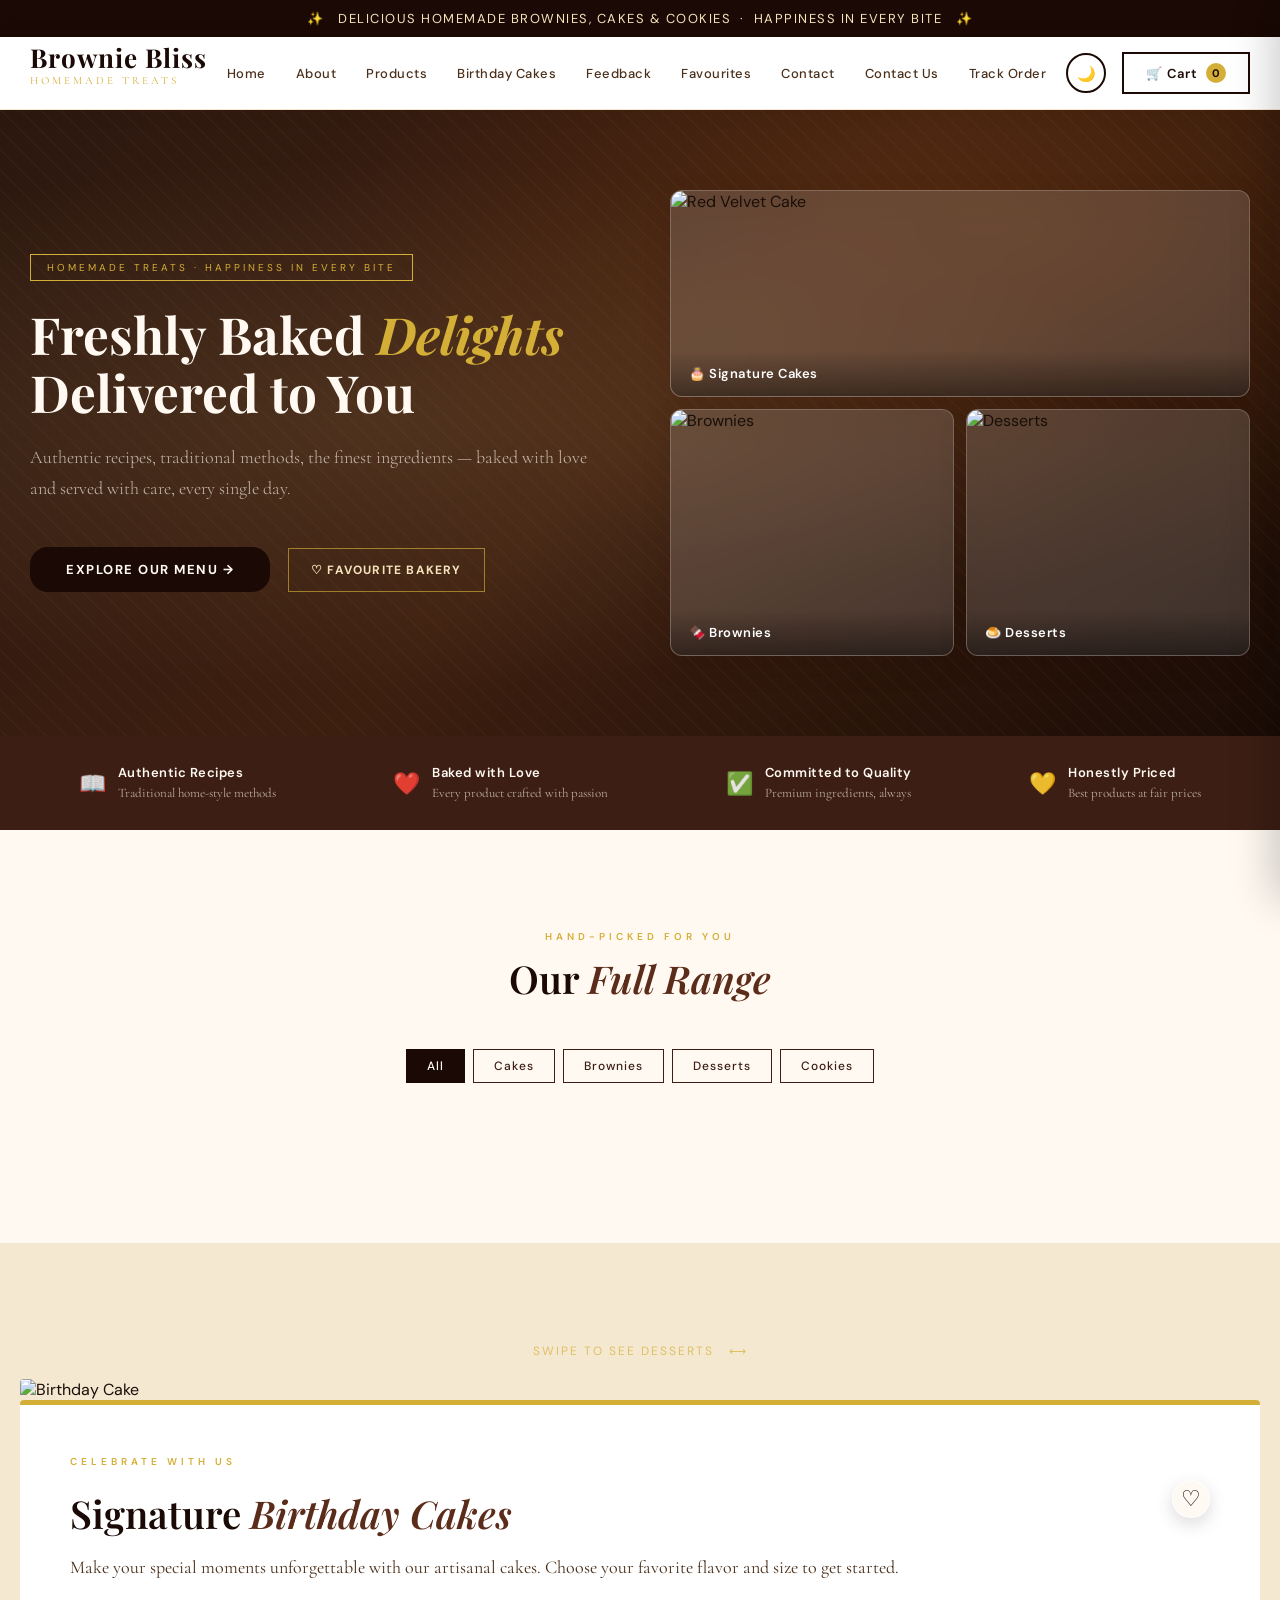
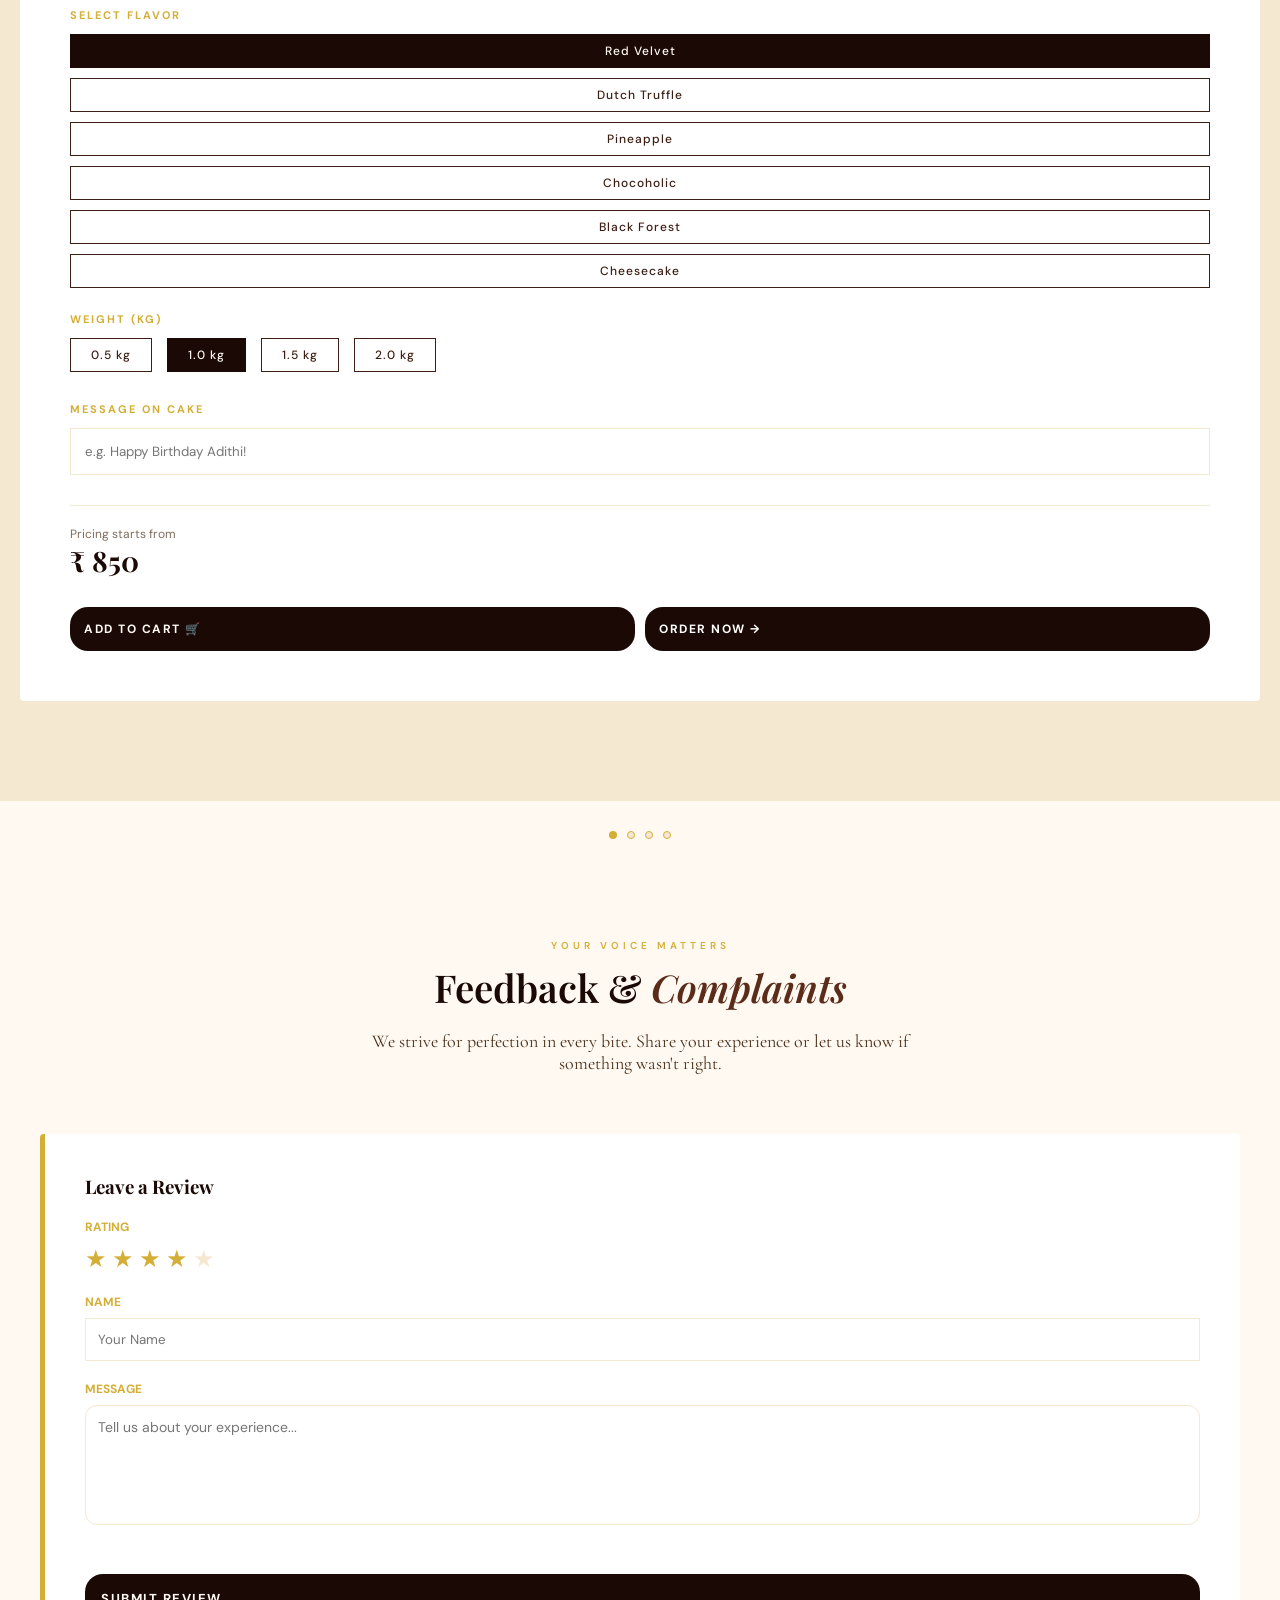
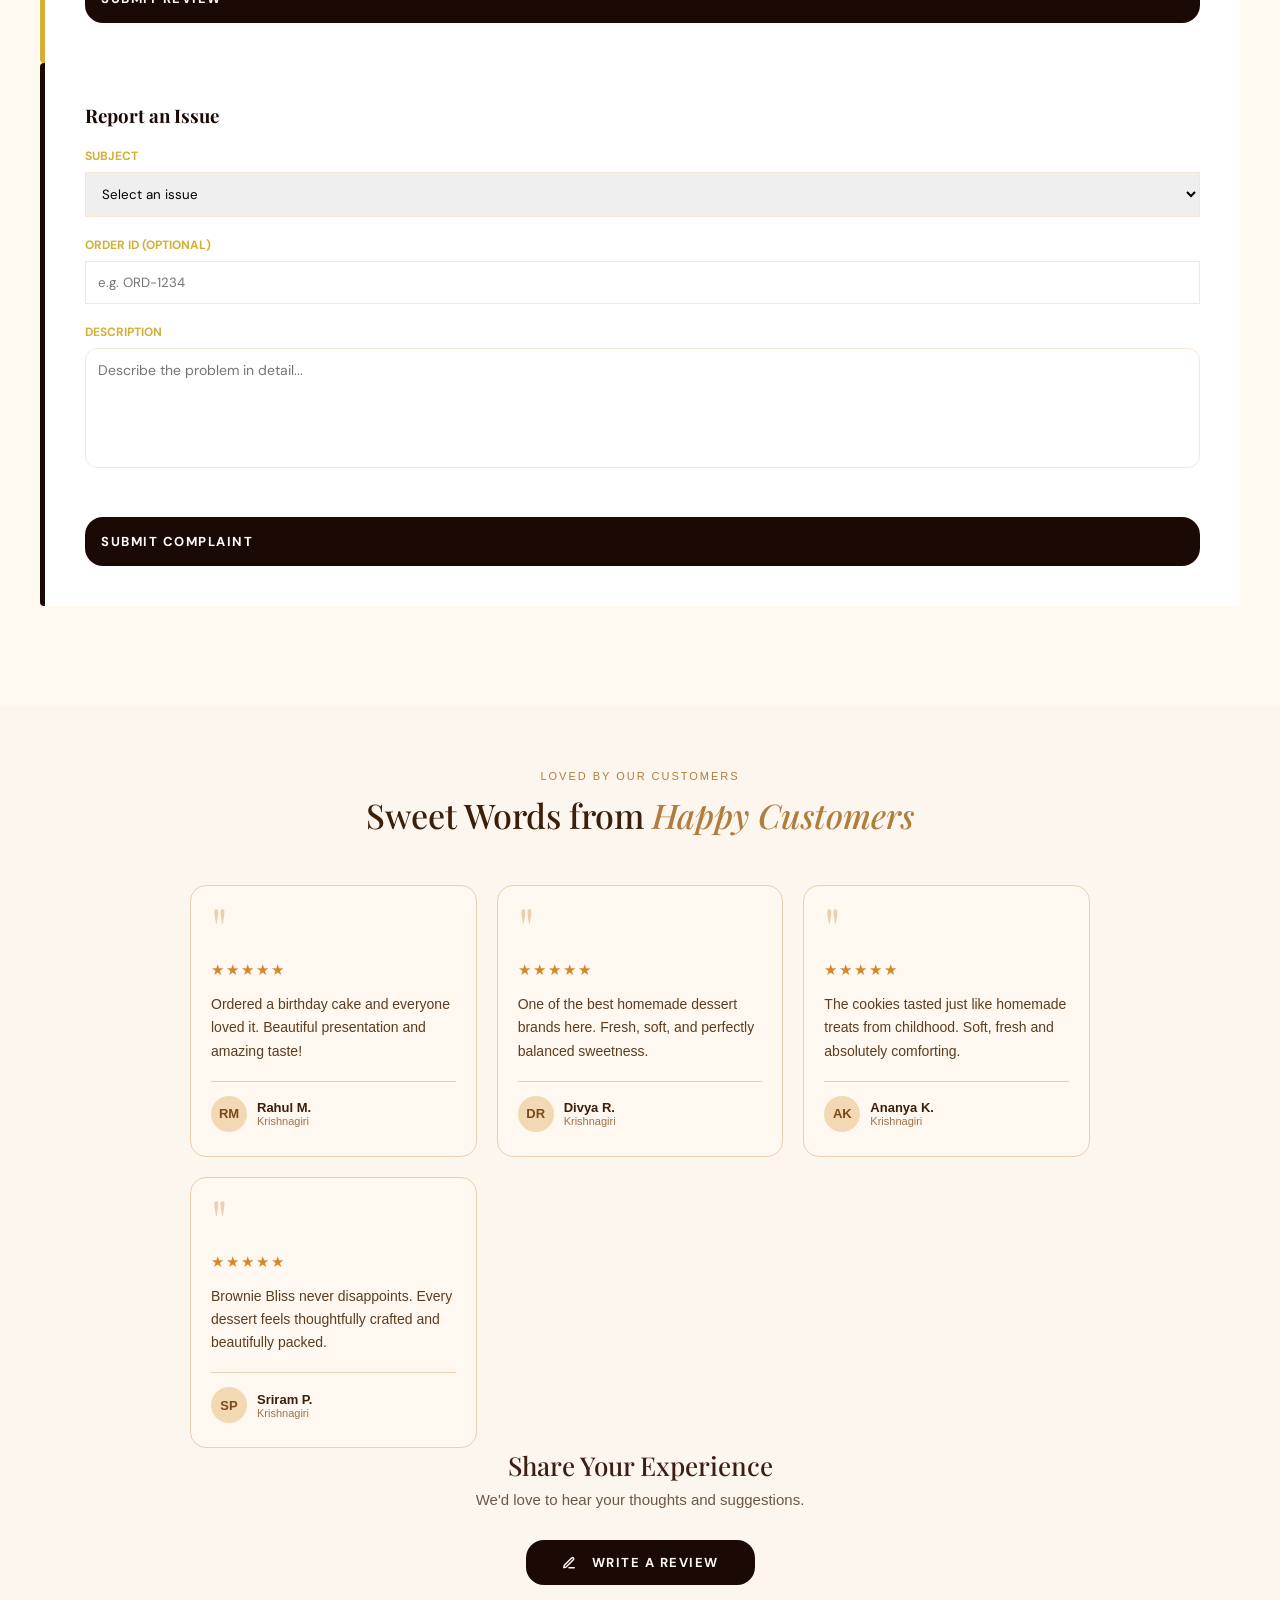
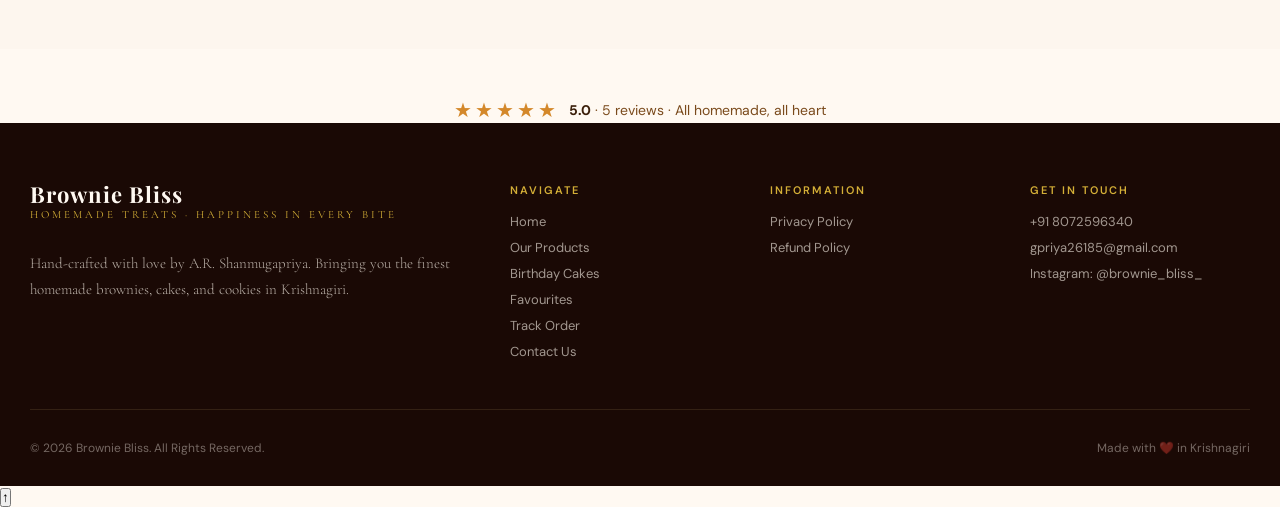
==== commit 0107c356: "Merge pull request #393 from ArshiBansal/Terms_&_Conditions_Page terms and conditions page" ====
--- a/public/index.html
+++ b/public/index.html
@@ -809,9 +809,8 @@
         </div>
         <div class="footer-col">
           <h4>Information</h4>
-          <a href="privacy-policy.html">Privacy Policy</a>
-          <a href="terms-of-service.html">Terms of Service</a>
-          <a href="refund-policy.html">Refund Policy</a>
+          <a href="#">Privacy Policy</a>
+          <a href="#">Refund Policy</a>
         </div>
         <div class="footer-col">
           <h4>Get In Touch</h4>
--- a/public/style.css
+++ b/public/style.css
@@ -282,11 +282,20 @@
 }
 
 .hero-cta {
-  background: linear-gradient(135deg, #d97757, #c25a3c);
-  color: white;
-  padding: 14px;
-  border-radius: 12px;
-  font-weight: 600;
+  display: inline-flex;
+  align-items: center;
+  gap: 12px;
+  background: var(--gold);
+  color: var(--color-primary);
+  padding: 14px 36px;
+  text-decoration: none;
+  font-size: 13px;
+  font-weight: 700;
+  letter-spacing: 1.5px;
+  text-transform: uppercase;
+  transition: all 0.25s;
+  font-family: 'DM Sans', sans-serif;
+  cursor: pointer;
   border: none;
   cursor: pointer;
   transition: 0.3s ease;
@@ -3117,9 +3126,9 @@
 }
 
 .section-label {
-  font-family: "DM Sans", sans-serif;
-  font-size: 14px;
-  letter-spacing: 2px;
+  font-family: 'DM Sans', sans-serif;
+  font-size: 10px;
+  letter-spacing: 4px;
   color: var(--gold);
   text-transform: uppercase;
   margin-bottom: 12px;
@@ -3128,8 +3137,8 @@
 }
 
 .section-title {
-  font-family: "Playfair Display", serif;
-  font-size: 40px;
+  font-family: 'Playfair Display', serif;
+  font-size: clamp(28px, 3vw, 40px);
   font-weight: 600;
   line-height: 1.2;
   margin: 10px 0 15px;
@@ -4557,22 +4566,22 @@
    CONTACT PAGE
 ========================= */
 
-.contact-page {
-  position: relative;
-  padding: 70px 20px;
-  background: #f8f3ed;
-  overflow: hidden;
-}
-
-.contact-bg {
-  display: none;
+.contact-page{
+  position:relative;
+  padding:140px 40px;
+  background:#f8f3ed;
+  overflow:hidden;
+}
+
+.contact-bg{
+  display:none;
 }
 
 /* LAYOUT */
 
-.contact-inner {
-  max-width: 1200px;
-  margin: auto;
+.contact-inner{
+  max-width:1280px;
+  margin:0 auto;
 
   display: grid;
   grid-template-columns: 1fr 1fr;
@@ -4588,15 +4597,13 @@
 
 /* LEFT */
 
-.contact-desc {
-  font-family: "Cormorant Garamond", serif;
-  font-size: 28px;
-  line-height: 1.7;
-  color: #5c5148;
-  max-width: 520px;
-  line-height: 1.6;
-  opacity: 0.85;
-  margin: 30px 0 60px;
+.contact-desc{
+  font-family:'Cormorant Garamond', serif;
+  font-size:28px;
+  line-height:1.7;
+  color:#5c5148;
+
+  margin:30px 0 60px;
 }
 
 /* INFO GRID */
@@ -4646,8 +4653,8 @@
   flex-shrink: 0;
 }
 
-.contact-info-card h4 {
-  font-family: "Playfair Display", serif;
+.contact-info-card h4{
+  font-family:'Playfair Display', serif;
 
   font-size: 22px;
 
@@ -4665,8 +4672,8 @@
 
 /* HOURS */
 
-.hours-card {
-  background: #fff;
+.hours-card{
+  background:#fff;
 
   border-radius: 14px;
 
@@ -4677,10 +4684,10 @@
   margin-bottom: 30px;
 }
 
-.hours-card h3 {
-  font-family: "Playfair Display", serif;
-
-  font-size: 30px;
+.hours-card h3{
+  font-family:'Playfair Display', serif;
+
+  font-size:30px;
 
   margin-bottom: 12px;
 
@@ -4693,7 +4700,7 @@
 
   padding: 8px 0;
 
-  border-bottom: none;
+  border-bottom:1px solid rgba(0,0,0,0.06);
 }
 
 .hour-row:last-child {
@@ -4707,9 +4714,9 @@
   align-items: center;
   gap: 18px;
 
-  background: #fff;
-
-  border-radius: 24px;
+  background:#fff;
+
+  border-radius:24px;
 
   padding: 24px 28px;
 
@@ -4719,7 +4726,7 @@
 
   color: #2d211c;
 
-  transition: 0.3s ease;
+  transition:0.3s ease;
 }
 
 .insta-box:hover {
@@ -4752,23 +4759,22 @@
 
   margin-top: 4px;
 
-  font-family: "Playfair Display", serif;
+  font-family:'Playfair Display', serif;
 }
 
 /* FORM */
 
-.contact-form-box {
-  background: #fff;
-
-  border-radius: 16px;
+.contact-form-box{
+  background:#fff;
+
+  border-radius:28px;
 
   padding: 28px;
 
-  border: 1px solid rgba(0, 0, 0, 0.06);
-  display: flex;
-  flex-direction: column;
-  gap: 14px;
-  box-shadow: 0 10px 30px rgba(0, 0, 0, 0.08);
+  border:1px solid rgba(0,0,0,0.06);
+
+  box-shadow:
+    0 20px 50px rgba(0,0,0,0.04);
 }
 
 .form-top {
@@ -4783,8 +4789,8 @@
   font-size: 24px;
 }
 
-.form-top h3 {
-  font-family: "Playfair Display", serif;
+.form-top h3{
+  font-family:'Playfair Display', serif;
 
   font-size: 38px;
 
@@ -4821,7 +4827,7 @@
 
   outline: none;
 
-  transition: 0.3s ease;
+  transition:0.3s ease;
 }
 
 .contact-form-box textarea {
@@ -4874,10 +4880,15 @@
 
 /* RESPONSIVE */
 
-@media (max-width: 900px) {
-  .contact-inner {
-    grid-template-columns: 1fr;
-    gap: 35px;
+@media(max-width:950px){
+
+  .contact-page{
+    padding:100px 22px;
+  }
+
+  .contact-inner{
+    grid-template-columns:1fr;
+    gap:60px;
   }
 
   .section-title {
@@ -6747,9 +6758,9 @@
   width: 100%;
   padding: 12px 14px;
   border: 1px solid var(--cream-dark);
-  border-radius: 10px;
-  font-family: "DM Sans", sans-serif;
-  font-size: 15px;
+  border-radius: 2px;
+  font-family: 'DM Sans', sans-serif;
+  font-size: 14px;
   outline: none;
   transition: border-color 0.2s;
 }
@@ -9223,9 +9234,11 @@
   font-size: 13px !important;
   border-radius: 6px !important;
   background: var(--gold) !important;
+
+ .some-class {
   color: var(--brown-dark) !important;
 }
-
+}
 html.dark {
   --cream: #1a1008;
   --cream-dark: #221508;
@@ -9405,213 +9418,204 @@
   line-height: 1;
   backface-visibility: hidden;
 }
-.theme-toggle-btn:hover {
-  background: var(--brown-dark);
-  transform: rotate(22deg) scale(1.08);
-}
-html.dark .theme-toggle-btn {
-  border-color: var(--gold);
-}
-html.dark .theme-toggle-btn:hover {
-  background: var(--gold);
-}
+.theme-toggle-btn:hover              { background: var(--brown-dark); transform: rotate(22deg) scale(1.08); }
+html.dark .theme-toggle-btn          { border-color: var(--gold); }
+html.dark .theme-toggle-btn:hover    { background: var(--gold); }
 .stock-status {
-  margin: 8px 0;
-  padding: 6px 12px;
-  border-radius: 20px;
-  font-size: 12px;
-  font-weight: 600;
-  display: inline-block;
-  letter-spacing: 0.5px;
-  border: 1px solid;
+    margin: 8px 0;
+    padding: 6px 12px;
+    border-radius: 20px;
+    font-size: 12px;
+    font-weight: 600;
+    display: inline-block;
+    letter-spacing: 0.5px;
+    border: 1px solid;
 }
 
 .available {
-  background: #f3e5d8;
-  color: #5c3b2e;
-  border-color: #c8a58f;
+    background: #f3e5d8;
+    color: #5c3b2e;
+    border-color: #c8a58f;
 }
 
 .low-stock {
-  background: #e8d3b9;
-  color: #6b3f1d;
-  border-color: #b7865e;
+    background: #e8d3b9;
+    color: #6b3f1d;
+    border-color: #b7865e;
 }
 
 .sold-out {
-  background: #4b2e2e;
-  color: #f5e6d3;
-  border-color: #7a4b4b;
+    background: #4b2e2e;
+    color: #f5e6d3;
+    border-color: #7a4b4b;
 }
 
 .add-to-cart:disabled {
-  background: #4b2e2e;
-  color: #f5e6d3;
-  cursor: not-allowed;
-  opacity: 0.75;
-}
-.bb-reviews {
-  background: #fdf6ee;
-  padding: 64px 32px;
-  font-family: "Lato", sans-serif;
-  text-align: center;
-}
-
-.bb-reviews .eyebrow {
-  font-size: 11px;
-  letter-spacing: 0.18em;
-  color: #b07d3e;
-  text-transform: uppercase;
-  margin: 0 0 12px;
-}
-
-.bb-reviews h2 {
-  font-family: "Playfair Display", serif;
-  font-size: 34px;
-  font-weight: 500;
-  color: #3b1f0a;
-  margin: 0 0 48px;
-  line-height: 1.25;
-}
-
-.bb-reviews h2 em {
-  color: #b07d3e;
-  font-style: italic;
-}
-
-.reviews-grid {
-  display: grid;
-  grid-template-columns: repeat(auto-fit, minmax(220px, 1fr));
-  gap: 20px;
-  max-width: 900px;
-  margin: 0 auto;
-}
-
-.review-card {
-  background: #fff8f0;
-  border: 0.5px solid #e8d0b0;
-  border-radius: 16px;
-  padding: 24px 20px;
-  text-align: left;
-  position: relative;
-  display: flex;
-  flex-direction: column;
-  gap: 14px;
-}
-
-.review-card .quote-mark {
-  font-family: "Playfair Display", serif;
-  font-size: 56px;
-  color: #e8d0b0;
-  line-height: 0.6;
-  display: block;
-  margin-bottom: 4px;
-}
-
-.review-card .stars {
-  color: #d4882a;
-  font-size: 15px;
-  letter-spacing: 2px;
-}
-
-.review-card .review-text {
-  font-size: 14px;
-  line-height: 1.65;
-  color: #5c3d1e;
-  margin: 0;
-  flex: 1;
-}
-
-.review-card .reviewer {
-  display: flex;
-  align-items: center;
-  gap: 10px;
-  border-top: 0.5px solid #e8d0b0;
-  padding-top: 14px;
-  margin-top: 4px;
-}
-
-.reviewer-avatar {
-  width: 36px;
-  height: 36px;
-  border-radius: 50%;
-  display: flex;
-  align-items: center;
-  justify-content: center;
-  font-size: 13px;
-  font-weight: 700;
-  flex-shrink: 0;
-  color: #7a4a1c;
-  background: #f2d9b3;
-}
-
-.reviewer-name {
-  font-size: 13px;
-  font-weight: 700;
-  color: #3b1f0a;
-  margin: 0;
-  line-height: 1.2;
-}
-
-.reviewer-location {
-  font-size: 11px;
-  color: #a0714a;
-  margin: 0;
-}
-
-.review-card.featured {
-  border-color: #c9923a;
-  background: #fff3e4;
-  grid-column: span 2;
-}
-
-.review-card.featured .review-text {
-  font-size: 15px;
-}
-
-.featured-badge {
-  position: absolute;
-  top: 14px;
-  right: 14px;
-  background: #c9923a;
-  color: #fff8f0;
-  font-size: 10px;
-  letter-spacing: 0.1em;
-  text-transform: uppercase;
-  padding: 4px 10px;
-  border-radius: 20px;
-  font-weight: 700;
-}
-
-.bb-overall {
-  margin: 48px auto 0;
-  display: flex;
-  align-items: center;
-  justify-content: center;
-  gap: 10px;
-}
-
-.bb-overall .stars-big {
-  color: #d4882a;
-  font-size: 20px;
-  letter-spacing: 3px;
-}
-
-.bb-overall .rating-text {
-  font-size: 14px;
-  color: #7a4a1c;
-}
-
-.bb-overall .rating-text strong {
-  font-weight: 700;
-  color: #3b1f0a;
-}
-
-@media (max-width: 500px) {
+    background: #4b2e2e;
+    color: #f5e6d3;
+    cursor: not-allowed;
+    opacity: 0.75;
+}
+  .bb-reviews {
+    background: #fdf6ee;
+    padding: 64px 32px;
+    font-family: 'Lato', sans-serif;
+    text-align: center;
+  }
+
+  .bb-reviews .eyebrow {
+    font-size: 11px;
+    letter-spacing: 0.18em;
+    color: #b07d3e;
+    text-transform: uppercase;
+    margin: 0 0 12px;
+  }
+
+  .bb-reviews h2 {
+    font-family: 'Playfair Display', serif;
+    font-size: 34px;
+    font-weight: 500;
+    color: #3b1f0a;
+    margin: 0 0 48px;
+    line-height: 1.25;
+  }
+
+  .bb-reviews h2 em {
+    color: #b07d3e;
+    font-style: italic;
+  }
+
+  .reviews-grid {
+    display: grid;
+    grid-template-columns: repeat(auto-fit, minmax(220px, 1fr));
+    gap: 20px;
+    max-width: 900px;
+    margin: 0 auto;
+  }
+
+  .review-card {
+    background: #fff8f0;
+    border: 0.5px solid #e8d0b0;
+    border-radius: 16px;
+    padding: 24px 20px;
+    text-align: left;
+    position: relative;
+    display: flex;
+    flex-direction: column;
+    gap: 14px;
+  }
+
+  .review-card .quote-mark {
+    font-family: 'Playfair Display', serif;
+    font-size: 56px;
+    color: #e8d0b0;
+    line-height: 0.6;
+    display: block;
+    margin-bottom: 4px;
+  }
+
+  .review-card .stars {
+    color: #d4882a;
+    font-size: 15px;
+    letter-spacing: 2px;
+  }
+
+  .review-card .review-text {
+    font-size: 14px;
+    line-height: 1.65;
+    color: #5c3d1e;
+    margin: 0;
+    flex: 1;
+  }
+
+  .review-card .reviewer {
+    display: flex;
+    align-items: center;
+    gap: 10px;
+    border-top: 0.5px solid #e8d0b0;
+    padding-top: 14px;
+    margin-top: 4px;
+  }
+
+  .reviewer-avatar {
+    width: 36px;
+    height: 36px;
+    border-radius: 50%;
+    display: flex;
+    align-items: center;
+    justify-content: center;
+    font-size: 13px;
+    font-weight: 700;
+    flex-shrink: 0;
+    color: #7a4a1c;
+    background: #f2d9b3;
+  }
+
+  .reviewer-name {
+    font-size: 13px;
+    font-weight: 700;
+    color: #3b1f0a;
+    margin: 0;
+    line-height: 1.2;
+  }
+
+  .reviewer-location {
+    font-size: 11px;
+    color: #a0714a;
+    margin: 0;
+  }
+
   .review-card.featured {
-    grid-column: span 1;
-  }
-}
+    border-color: #c9923a;
+    background: #fff3e4;
+    grid-column: span 2;
+  }
+
+  .review-card.featured .review-text {
+    font-size: 15px;
+  }
+
+  .featured-badge {
+    position: absolute;
+    top: 14px;
+    right: 14px;
+    background: #c9923a;
+    color: #fff8f0;
+    font-size: 10px;
+    letter-spacing: 0.1em;
+    text-transform: uppercase;
+    padding: 4px 10px;
+    border-radius: 20px;
+    font-weight: 700;
+  }
+
+  .bb-overall {
+    margin: 48px auto 0;
+    display: flex;
+    align-items: center;
+    justify-content: center;
+    gap: 10px;
+  }
+
+  .bb-overall .stars-big {
+    color: #d4882a;
+    font-size: 20px;
+    letter-spacing: 3px;
+  }
+
+  .bb-overall .rating-text {
+    font-size: 14px;
+    color: #7a4a1c;
+  }
+
+  .bb-overall .rating-text strong {
+    font-weight: 700;
+    color: #3b1f0a;
+  }
+
+  @media (max-width: 500px) {
+    .review-card.featured { grid-column: span 1; }
+  }
 
 .customize-modal {
   background: var(--cream);
@@ -10285,95 +10289,90 @@
 /* Birthday Slider */
 .birthday-slider::-webkit-scrollbar {
   display: none;
-}
-
-.birthday-slider {
-  -ms-overflow-style: none;
-  scrollbar-width: none;
-}
-
-/* Price Filter */
-.price-filter-wrapper {
-  display: flex;
-  justify-content: center;
-  margin: 40px 0 55px;
-}
-
 .price-filter {
-  display: flex !important;
-  justify-content: center !important;
-  align-items: center !important;
-  gap: 14px !important;
-  margin: 35px 0 !important;
+  display: flex;
+  align-items: center;
+  gap: 18px;
 
   padding: 16px 28px;
+
   background: rgba(255, 248, 243, 0.75);
+
   backdrop-filter: blur(12px);
 
-  border: 1px solid rgba(255, 255, 255, 0.4);
+  border: 1px solid rgba(255,255,255,0.4);
   border-radius: 999px;
 
   box-shadow:
     0 8px 30px rgba(111, 67, 44, 0.08),
-    inset 0 1px 0 rgba(255, 255, 255, 0.6);
-
-  transition: all 0.3s ease;
-}
-
-.price-filter:hover {
-  transform: translateY(-2px);
+    inset 0 1px 0 rgba(255,255,255,0.6);
+
+    transition: all 0.3s ease;
+  }
+
+  .price-filter:hover {
+    transform: translateY(-2px);
 
   box-shadow:
     0 12px 35px rgba(111, 67, 44, 0.12),
-    inset 0 1px 0 rgba(255, 255, 255, 0.7);
+    inset 0 1px 0 rgba(255,255,255,0.7);
 }
 
 .price-filter label {
   font-size: 20px !important;
-  font-family: "Playfair Display", serif !important;
+  font-family: 'Playfair Display', serif !important;
   color: #5c372c !important;
 }
 
 .custom-price-filter {
-  appearance: none !important;
+  appearance: none;
   -webkit-appearance: none;
   -moz-appearance: none;
 
-  background-color: #fff4ec !important;
-  border: 2px solid #c89b7b !important;
-  border-radius: 30px !important;
-
-  padding: 12px 50px 12px 20px !important;
-  min-width: 220px;
-
-  text-align: left;
-  color: #5c372c !important;
+  border: none;
+  outline: none;
+
+  background: linear-gradient(
+    135deg,
+    #fffaf7,
+    #fdf1e7
+  );
+
+  padding: 12px 42px 12px 18px;
+
+  border-radius: 999px;
+
+  color: #5c372c;
 
   font-size: 15px !important;
   font-weight: 600 !important;
-  font-family: "DM Sans", sans-serif !important;
-
-  cursor: pointer !important;
-  outline: none !important;
-
-  box-shadow: 0 4px 12px rgba(0, 0, 0, 0.08) !important;
+  font-family: 'DM Sans', sans-serif !important;
+
+  cursor: pointer;
+
+  box-shadow: 0 4px 12px rgba(0,0,0,0.08) !important;
 
   background-image: url("data:image/svg+xml;utf8,<svg fill='%235c372c' height='20' viewBox='0 0 20 20' width='20' xmlns='http://www.w3.org/2000/svg'><path d='M5 7l5 5 5-5z'/></svg>");
   background-repeat: no-repeat;
   background-position: right 16px center;
 
-  transition: all 0.3s ease;
-}
+    transition: all 0.3s ease;
+  }
 
 .custom-price-filter:hover {
-  background: linear-gradient(135deg, #fff5ef, #fde7d8);
-
-  transform: scale(1.02);
-}
+  background: linear-gradient(
+    135deg,
+    #fff5ef,
+    #fde7d8
+  );
+
+    transform: scale(1.02);
+  }
 
 .custom-price-filter:focus {
   box-shadow: 0 0 0 4px rgba(181, 131, 102, 0.18);
 }
+
 
 .custom-price-filter {
   appearance: none !important;
@@ -10441,6 +10440,7 @@
 /* ============================= */
 
 @media (max-width: 768px) {
+
   section,
   .products-section,
   .birthday-section,
@@ -10463,6 +10463,7 @@
 /* ============================= */
 
 @media (max-width: 900px) {
+
   .hero-content {
     grid-template-columns: 1fr !important;
     gap: 40px !important;
@@ -10489,6 +10490,7 @@
 /* ============================= */
 
 @media (max-width: 900px) {
+
   .bday-slide > div {
     grid-template-columns: 1fr !important;
     gap: 30px !important;
@@ -10514,6 +10516,7 @@
 /* ============================= */
 
 @media (max-width: 768px) {
+
   /* Flavor grids */
   div[style*="repeat(3, 1fr)"] {
     grid-template-columns: repeat(2, 1fr) !important;
@@ -10535,16 +10538,18 @@
   }
 }
 
-.feedback-grid {
-  display: grid;
-  grid-template-columns: 1fr 1fr;
-  gap: 40px;
-}
-
-@media (max-width: 768px) {
-  .feedback-grid {
-    grid-template-columns: 1fr;
-  }
+.feedback-grid{
+  display:grid;
+  grid-template-columns:1fr 1fr;
+  gap:40px;
+}
+
+@media (max-width:768px){
+
+  .feedback-grid{
+    grid-template-columns:1fr;
+  }
+
 }
 /* ============================= */
 /* BUTTON FIXES */
@@ -10558,6 +10563,7 @@
 }
 
 @media (max-width: 768px) {
+
   .hero-cta {
     width: 100%;
   }
@@ -10573,6 +10579,7 @@
 /* ============================= */
 
 @media (max-width: 900px) {
+
   nav {
     display: none;
   }
@@ -10606,6 +10613,7 @@
 /* ============================= */
 
 @media (max-width: 768px) {
+
   .values-inner {
     grid-template-columns: 1fr !important;
     gap: 20px;
@@ -10631,6 +10639,7 @@
 /* ============================= */
 
 @media (max-width: 768px) {
+
   .footer-top {
     grid-template-columns: 1fr !important;
     gap: 40px;
@@ -10642,6 +10651,7 @@
 /* ============================= */
 
 @media (max-width: 768px) {
+
   .cart-sidebar {
     width: 100% !important;
     max-width: 100vw;
@@ -10659,33 +10669,35 @@
   }
 }
 
-.birthday-grid {
-  max-width: 1300px;
-  margin: 0 auto;
-  display: grid;
-  grid-template-columns: 1fr 1.2fr;
-  gap: 60px;
-  align-items: center;
-}
-
-@media (max-width: 768px) {
-  .birthday-grid {
-    grid-template-columns: 1fr;
-    gap: 30px;
-  }
-}
-
-@media (max-width: 768px) {
-  nav {
-    display: none;
-  }
-
-  .menu-toggle {
-    display: block;
-  }
-}
-.menu-toggle {
-  display: none;
+.birthday-grid{
+  max-width:1300px;
+  margin:0 auto;
+  display:grid;
+  grid-template-columns:1fr 1.2fr;
+  gap:60px;
+  align-items:center;
+}
+
+@media (max-width:768px){
+  .birthday-grid{
+    grid-template-columns:1fr;
+    gap:30px;
+  }
+}
+
+@media (max-width:768px){
+
+  nav{
+    display:none;
+  }
+
+  .menu-toggle{
+    display:block;
+  }
+
+}
+.menu-toggle{
+  display:none;
 }
 
 #scrollTopBtn:hover {
@@ -10982,53 +10994,6 @@
   color: var(--text-mid);
 }
 
-/* Product Card Copy Button Layout & Styling */
-.product-actions {
-  display: flex;
-  gap: 8px;
-  width: 100%;
-  margin-top: 10px;
-}
-
-.copy-btn {
-  display: inline-flex;
-  align-items: center;
-  justify-content: center;
-  background: var(--cream-dark);
-  color: var(--brown-mid);
-  border: 1px solid var(--border);
-  width: 44px;
-  height: 44px;
-  border-radius: var(--radius-sm);
-  cursor: pointer;
-  font-size: 1.1rem;
-  transition: all 0.25s ease;
-  flex-shrink: 0;
-}
-
-.copy-btn:hover {
-  background: var(--gold-light);
-  color: var(--brown);
-  border-color: var(--gold);
-  transform: translateY(-1px);
-  box-shadow: 0 4px 12px rgba(200, 150, 62, 0.15);
-}
-
-.copy-btn:active {
-  transform: translateY(0);
-}
-
-/* Dark mode support */
-html.dark .copy-btn {
-  background: var(--cream-mid);
-  color: var(--gold-light);
-  border-color: var(--border);
-}
-
-html.dark .copy-btn:hover {
-  background: var(--gold);
-  color: var(--brown);
-  border-color: var(--gold);
 /* Navbar Container */
 .navbar {
   display: flex;
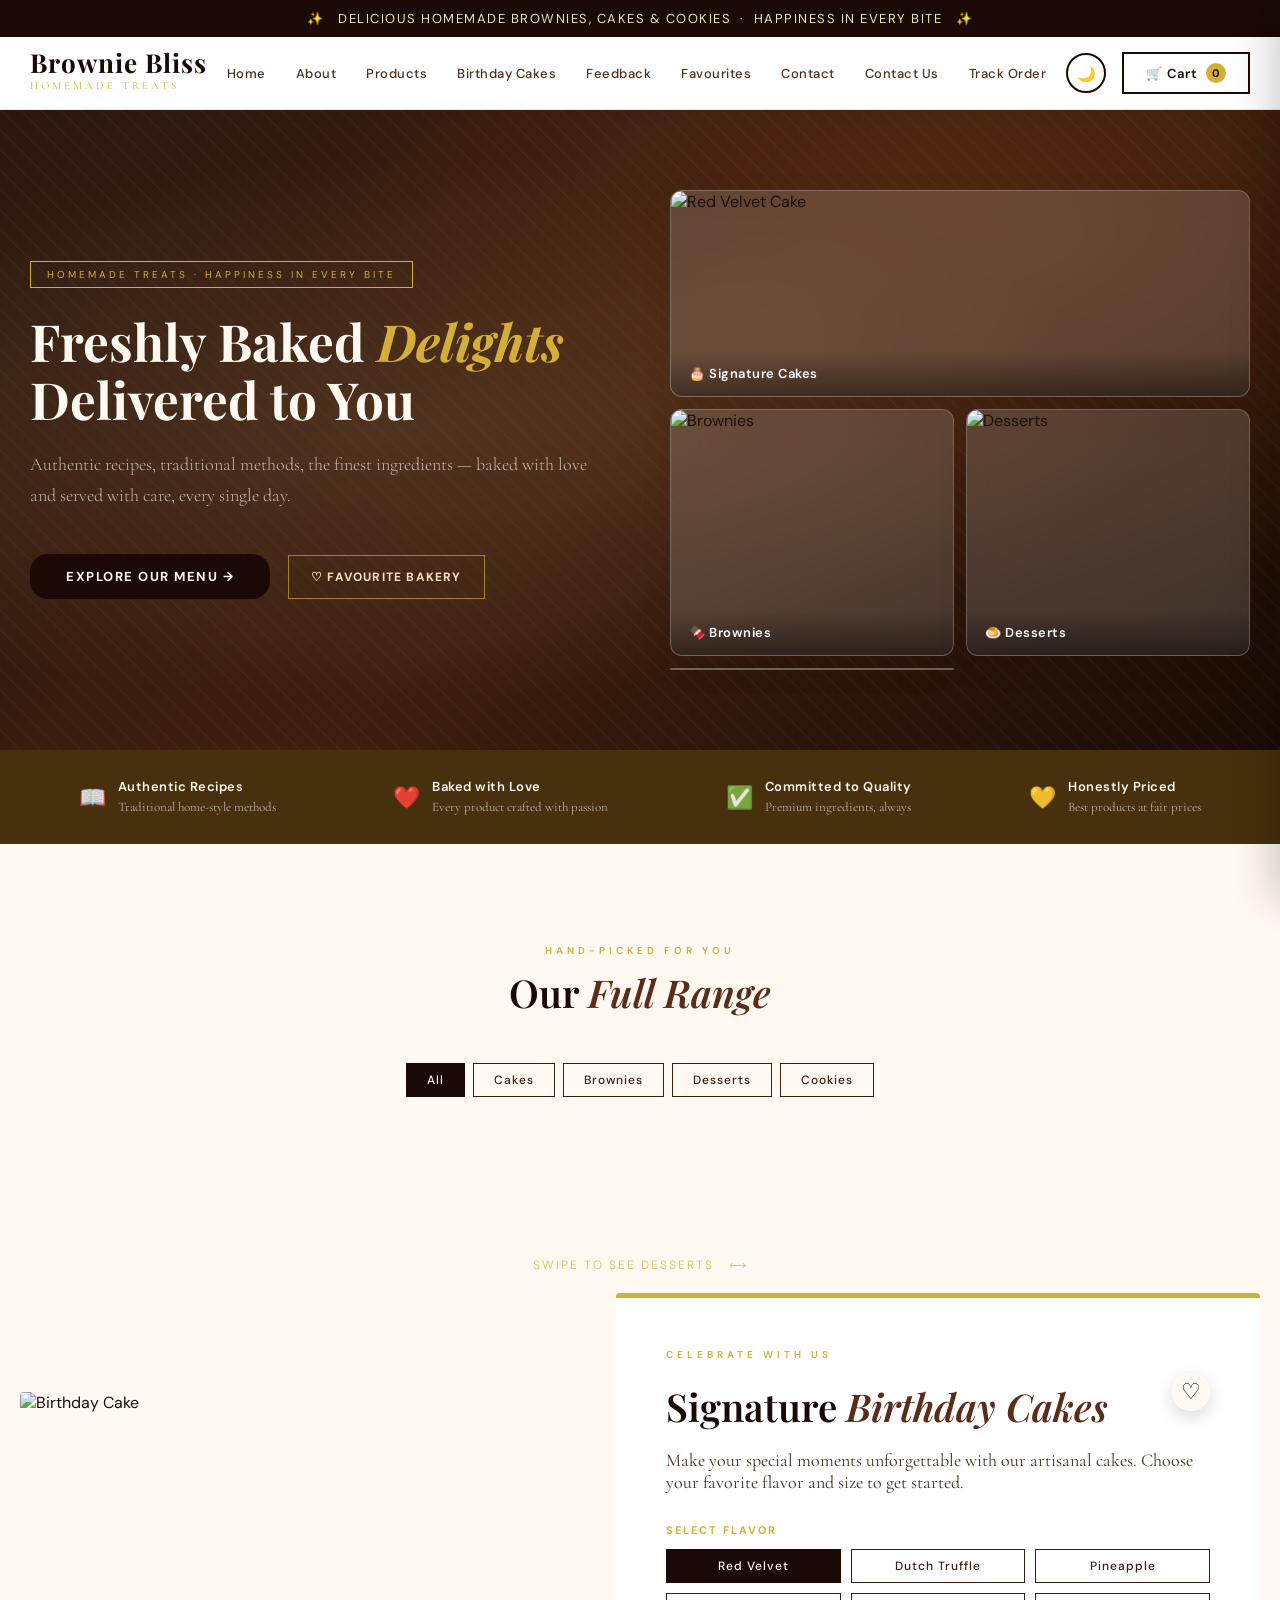
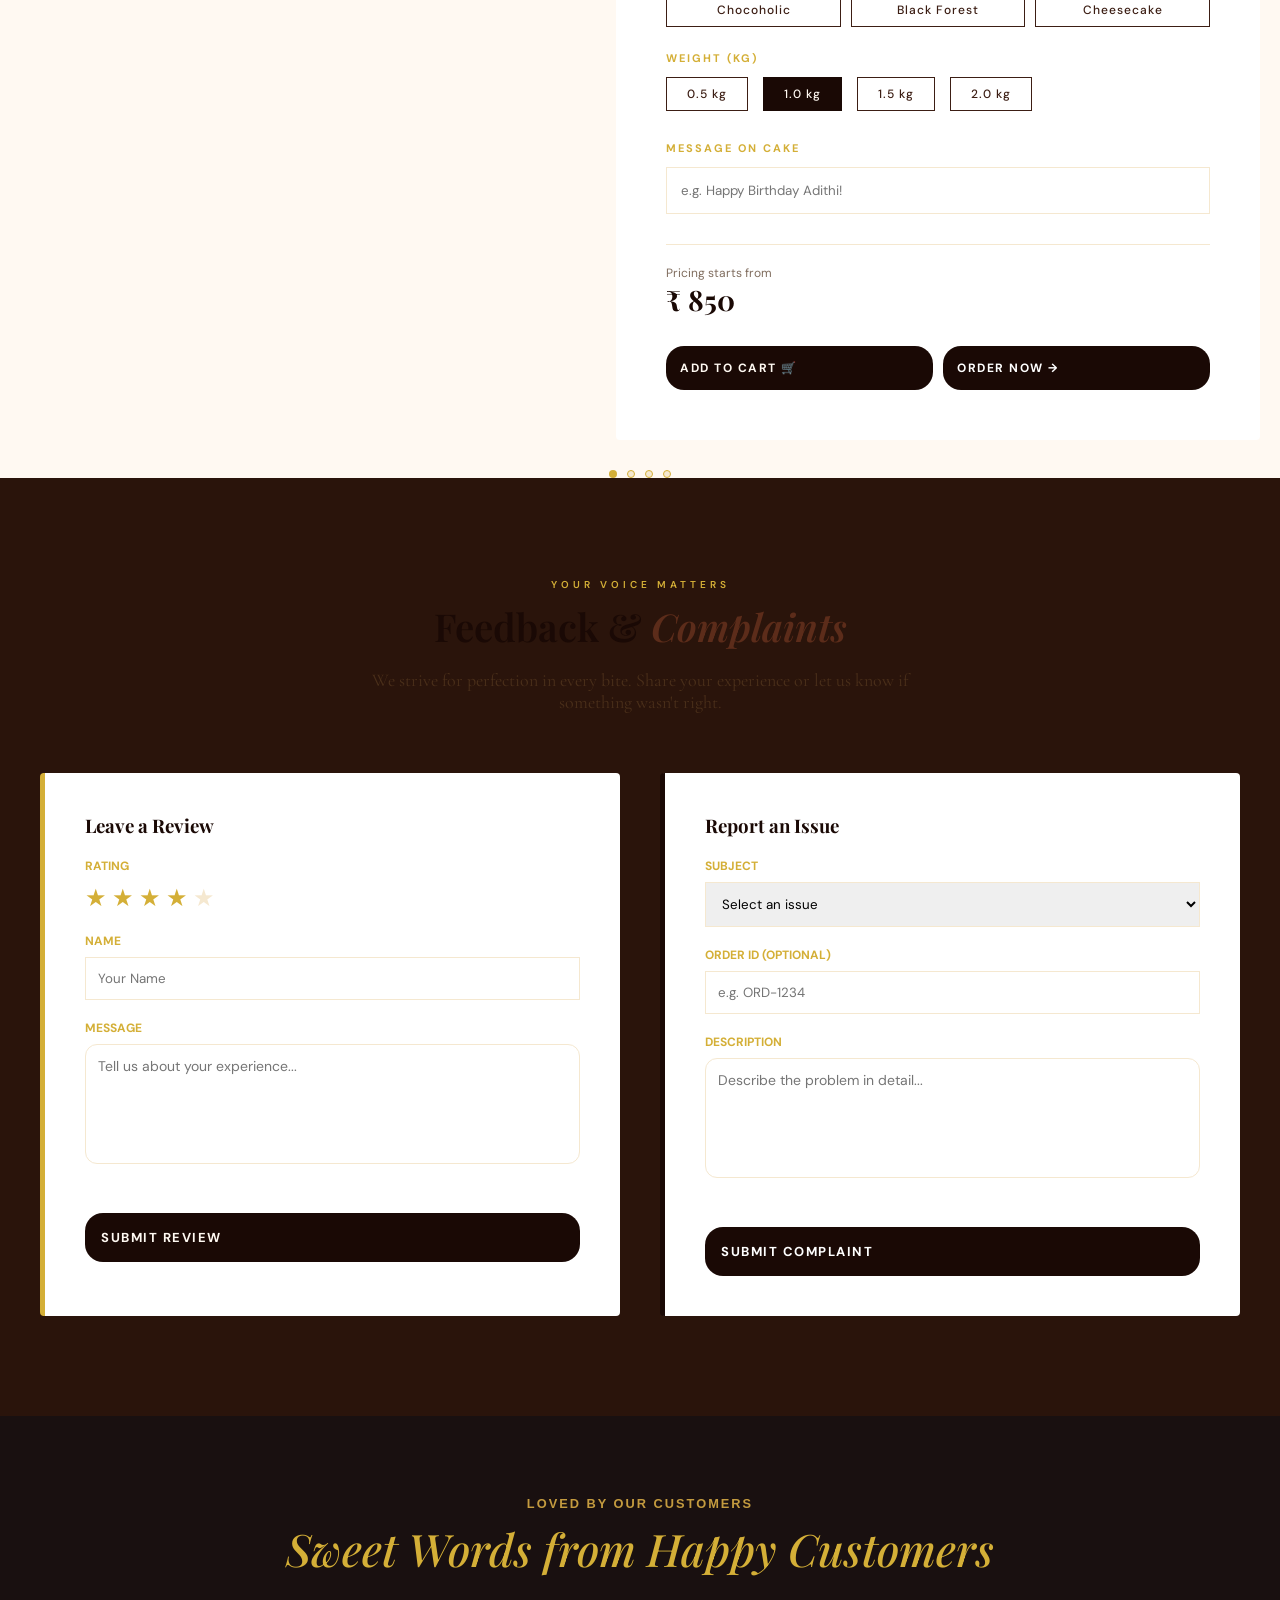
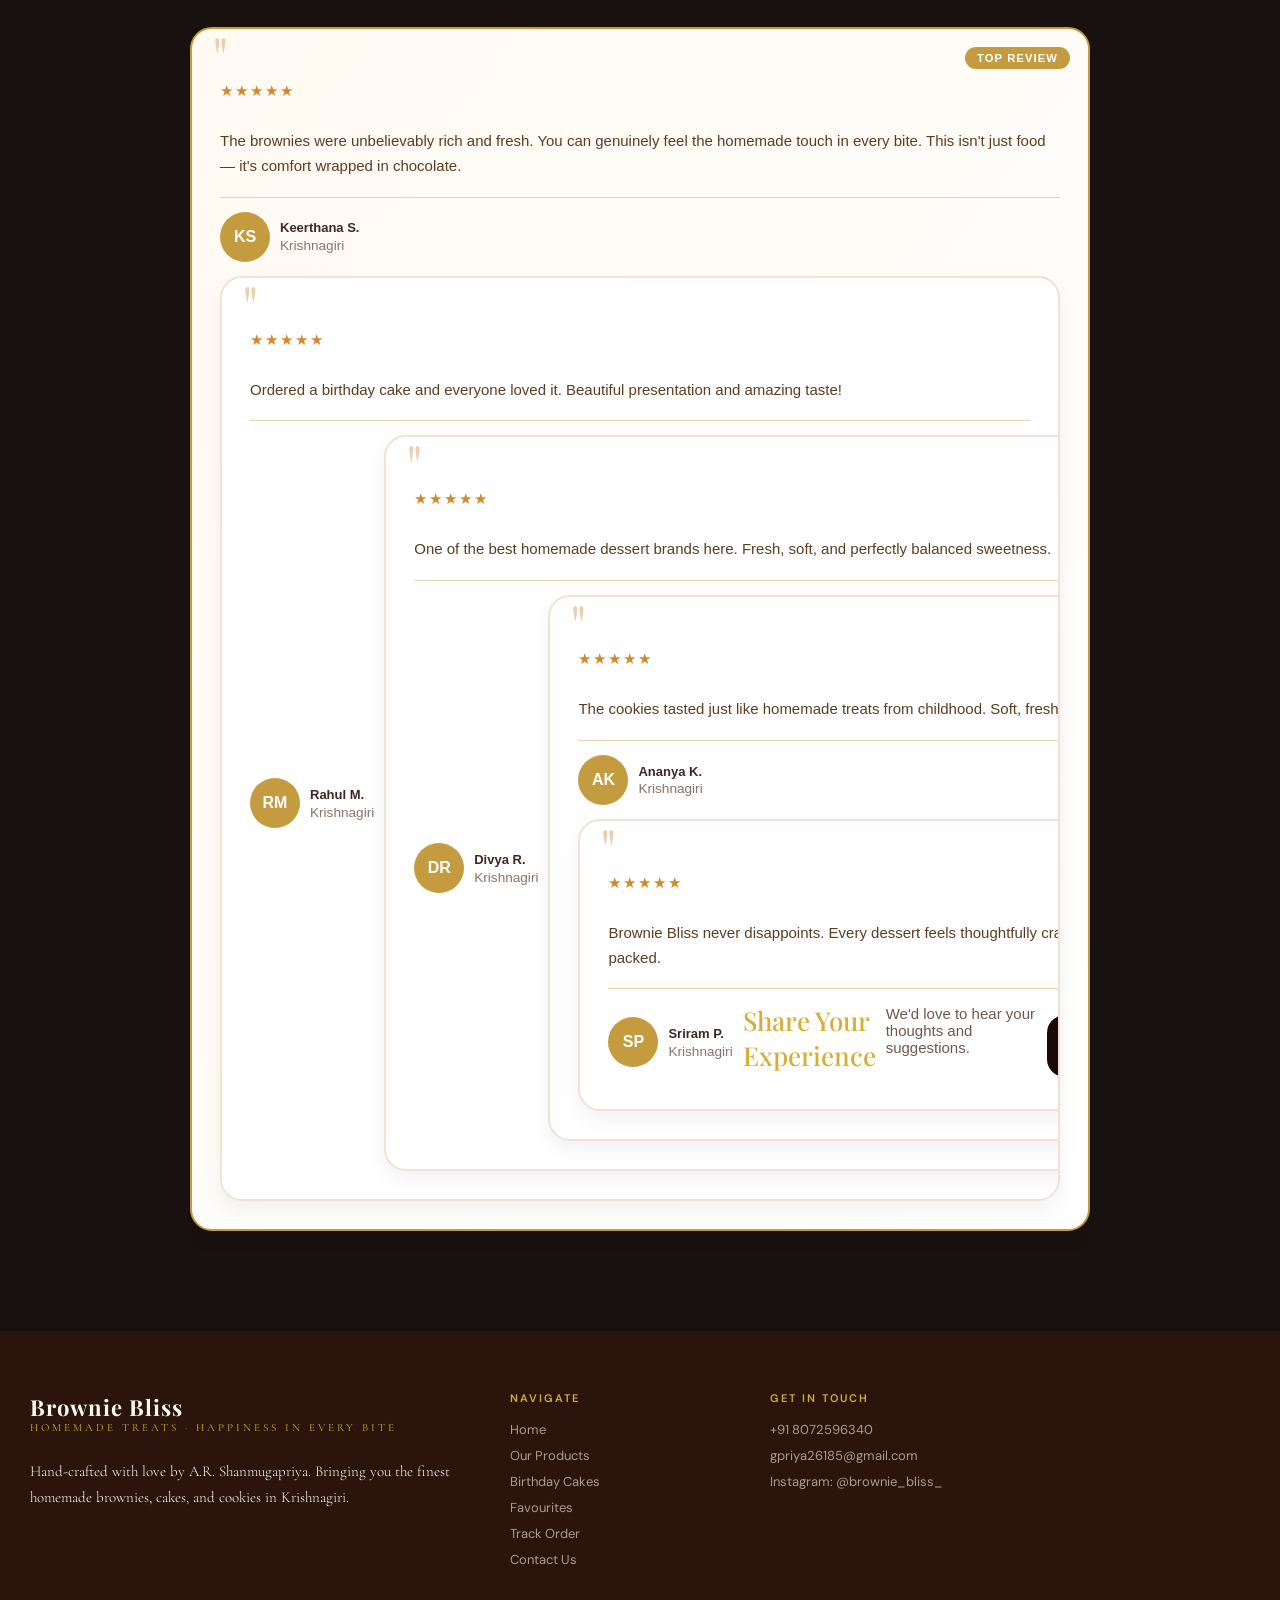
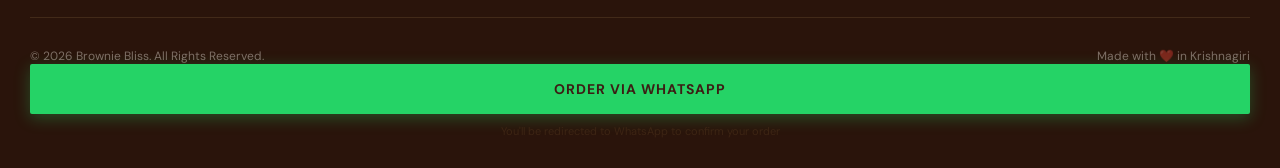
==== commit 91d22992: "fix: fix navigation contrast and formatting issues, uses color contrasting to the hero and story sec" ====
--- a/public/index.html
+++ b/public/index.html
@@ -1,4 +1,4 @@
-<!DOCTYPE html>
+<!doctype html>
 <html lang="en">
 
 <head>
@@ -22,11 +22,12 @@
   </script>
 </head>
 
-<body id="home">
-
-  <!-- ANNOUNCEMENT -->
-  <div class="announcement">✨ &nbsp; DELICIOUS HOMEMADE BROWNIES, CAKES & COOKIES &nbsp;·&nbsp; HAPPINESS IN EVERY
-    BITE &nbsp; ✨</div>
+  <body id="home">
+    <!-- ANNOUNCEMENT -->
+    <div class="announcement">
+      ✨ &nbsp; DELICIOUS HOMEMADE BROWNIES, CAKES & COOKIES &nbsp;·&nbsp;
+      HAPPINESS IN EVERY BITE &nbsp; ✨
+    </div>
 
   <!-- HEADER -->
   <header>
@@ -42,7 +43,7 @@
         <a href="index.html#birthday">Birthday Cakes</a>
         <a href="#feedback">Feedback</a>
         <a href="favourites.html">Favourites <span class="nav-count" data-favourites-count
-            style="display:none">0</span></a>
+            style="display:none; text-align: center;">0</span></a>
         <a href="index.html#contact">Contact</a>
         <a href="contact.html">Contact Us</a>
         <a href="track.html">Track Order</a>
@@ -137,12 +138,13 @@
 
         </div>
 
-      </div>
+        <div class="hero-card">
 
     </div>
   </section>
   <!-- VALUES STRIP -->
-  <div class="values-strip" id="about">
+  <div class="values-strip" id="about" style="
+  background-color: #47300d;">
 
     <div class="values-inner" data-aos="fade-up">
 
@@ -199,21 +201,36 @@
 
       </div>
 
-      <div class="filter-tabs" style="margin-bottom: 60px;">
-        <button class="filter-tab active" onclick="filterProducts('all', this)">All</button>
-        <button class="filter-tab" onclick="filterProducts('cakes', this)">Cakes</button>
-        <button class="filter-tab" onclick="filterProducts('brownies', this)">Brownies</button>
-        <button class="filter-tab" onclick="filterProducts('desserts', this)">Desserts</button>
-        <button class="filter-tab" onclick="filterProducts('cookies', this)">Cookies</button>
-      </div>
-
-      <div class="products-grid" id="productsGrid"></div>
-    </div>
-  </section>
+      </div>
+
+        <div class="filter-tabs" style="margin-bottom: 60px">
+          <button
+            class="filter-tab active"
+            onclick="filterProducts('all', this)"
+          >
+            All
+          </button>
+          <button class="filter-tab" onclick="filterProducts('cakes', this)">
+            Cakes
+          </button>
+          <button class="filter-tab" onclick="filterProducts('brownies', this)">
+            Brownies
+          </button>
+          <button class="filter-tab" onclick="filterProducts('desserts', this)">
+            Desserts
+          </button>
+          <button class="filter-tab" onclick="filterProducts('cookies', this)">
+            Cookies
+          </button>
+        </div>
+
+        <div class="products-grid" id="productsGrid"></div>
+      </div>
+    </section>
 
   <!-- BIRTHDAY & DESSERT SLIDER SECTION -->
-  <section class="birthday-section" data-aos="fade-up"
-  style="padding: 100px 0; background: var(--cream-dark); min-height: 80vh; overflow: hidden;">
+  <section class="birthday-section" data-aos="fade-up" ></section>
+  
 
   <!-- Slider Hint -->
   <div
@@ -285,10 +302,10 @@
               style="display: block; font-size: 11px; letter-spacing: 2px; text-transform: uppercase; color: var(--gold); margin-bottom: 12px; font-weight: 700;">Weight
               (kg)</label>
             <div style="display: flex; flex-wrap: wrap; gap: 15px;">
-              <button class="filter-tab" onclick="setCakeWeight('0.5')">0.5 kg</button>
-              <button class="filter-tab active" onclick="setCakeWeight('1.0')">1.0 kg</button>
-              <button class="filter-tab" onclick="setCakeWeight('1.5')">1.5 kg</button>
-              <button class="filter-tab" onclick="setCakeWeight('2.0')">2.0 kg</button>
+              <button class="filter-tab weight-btn" onclick="setCakeWeight('0.5', event)">0.5 kg</button>
+              <button class="filter-tab weight-btn active" onclick="setCakeWeight('1.0', event)">1.0 kg</button>
+              <button class="filter-tab weight-btn" onclick="setCakeWeight('1.5', event)">1.5 kg</button>
+              <button class="filter-tab weight-btn" onclick="setCakeWeight('2.0', event)">2.0 kg</button>
             </div>
           </div>
 
@@ -562,7 +579,6 @@
     </div>
 
   </div>
-  </section>
 
   <!-- Slider Navigation Dots -->
   <div style="display: flex; justify-content: center; gap: 10px; margin-top: 30px;">
@@ -669,96 +685,113 @@
 
   <section class="bb-reviews">
     <p class="eyebrow">Loved by our customers</p>
-    <h2>Sweet Words from <em>Happy Customers</em></h2>
+    <h2 style="color: #d4af37;">Sweet Words from Happy Customers</h2>
 
     <div class="reviews-grid">
 
-
-
-      <div class="review-card">
+      <div class="review-card featured">
+        <span class="featured-badge">Top review</span>
         <span class="quote-mark">"</span>
         <div class="stars">★★★★★</div>
         <p class="review-text">
-          Ordered a birthday cake and everyone loved it.
-          Beautiful presentation and amazing taste!
+          The brownies were unbelievably rich and fresh.
+          You can genuinely feel the homemade touch in every bite.
+          This isn't just food — it's comfort wrapped in chocolate.
         </p>
 
         <div class="reviewer">
-          <div class="reviewer-avatar">RM</div>
+          <div class="reviewer-avatar">KS</div>
           <div>
-            <p class="reviewer-name">Rahul M.</p>
+            <p class="reviewer-name">Keerthana S.</p>
             <p class="reviewer-location">Krishnagiri</p>
           </div>
         </div>
-      </div>
-      <div class="review-card">
-        <span class="quote-mark">"</span>
-        <div class="stars">★★★★★</div>
-        <p class="review-text">
-          One of the best homemade dessert brands here.
-          Fresh, soft, and perfectly balanced sweetness.
-        </p>
-
-        <div class="reviewer">
-          <div class="reviewer-avatar">DR</div>
-          <div>
-            <p class="reviewer-name">Divya R.</p>
-            <p class="reviewer-location">Krishnagiri</p>
-          </div>
-        </div>
-      </div>
-
-      <div class="review-card">
-        <span class="quote-mark">"</span>
-        <div class="stars">★★★★★</div>
-        <p class="review-text">
-          The cookies tasted just like homemade treats from childhood.
-          Soft, fresh and absolutely comforting.
-        </p>
-
-        <div class="reviewer">
-          <div class="reviewer-avatar">AK</div>
-          <div>
-            <p class="reviewer-name">Ananya K.</p>
-            <p class="reviewer-location">Krishnagiri</p>
-          </div>
-
-        </div>
-      </div>
-
-      <div class="review-card">
-        <span class="quote-mark">"</span>
-        <div class="stars">★★★★★</div>
-        <p class="review-text">
-          Brownie Bliss never disappoints.
-          Every dessert feels thoughtfully crafted and beautifully packed.
-        </p>
-
-        <div class="reviewer">
-          <div class="reviewer-avatar">SP</div>
-          <div>
-            <p class="reviewer-name">Sriram P.</p>
-            <p class="reviewer-location">Krishnagiri</p>
-          </div>
-        </div>
-      </div>
-
-    </div>
-
-    <h3
-      style="font-family: 'Playfair Display', serif; font-size: 26px; color: #3C1E14; margin-bottom: 8px; font-weight: 500;">
-      Share Your Experience</h3>
-    <p style="color: var(--text-mid); font-size: 15px; margin-bottom: 24px; opacity: 0.8;">We'd love to hear your
-      thoughts and suggestions.</p>
-
-      <button class="hero-cta premium-write-btn" type="submit" onClick="openReviewModal()">
-        <svg width="14" height="14" viewBox="0 0 24 24" fill="none" stroke="currentColor" stroke-width="2.5"
-          style="margin-right: 4px;">
-          <path d="M12 20h9" stroke-linecap="round" stroke-linejoin="round" />
-          <path d="M16.5 3.5a2.12 2.12 0 0 1 3 3L7 19l-4 1 1-4Z" stroke-linecap="round" stroke-linejoin="round" />
-        </svg>
-        Write a Review
-      </button>
+
+        <div class="review-card">
+          <span class="quote-mark">"</span>
+          <div class="stars">★★★★★</div>
+          <p class="review-text">
+            Ordered a birthday cake and everyone loved it.
+            Beautiful presentation and amazing taste!
+          </p>
+
+          <div class="reviewer">
+            <div class="reviewer-avatar">RM</div>
+            <div>
+              <p class="reviewer-name">Rahul M.</p>
+              <p class="reviewer-location">Krishnagiri</p>
+            </div>
+
+            <div class="review-card">
+              <span class="quote-mark">"</span>
+              <div class="stars">★★★★★</div>
+              <p class="review-text">
+                One of the best homemade dessert brands here.
+                Fresh, soft, and perfectly balanced sweetness.
+              </p>
+
+              <div class="reviewer">
+                <div class="reviewer-avatar">DR</div>
+                <div>
+                  <p class="reviewer-name">Divya R.</p>
+                  <p class="reviewer-location">Krishnagiri</p>
+                </div>
+
+                <div class="review-card">
+                  <span class="quote-mark">"</span>
+                  <div class="stars">★★★★★</div>
+                  <p class="review-text">
+                    The cookies tasted just like homemade treats from childhood.
+                    Soft, fresh and absolutely comforting.
+                  </p>
+
+                  <div class="reviewer">
+                    <div class="reviewer-avatar">AK</div>
+                    <div>
+                      <p class="reviewer-name">Ananya K.</p>
+                      <p class="reviewer-location">Krishnagiri</p>
+                    </div>
+
+                  </div>
+
+                  <div class="review-card">
+                    <span class="quote-mark">"</span>
+                    <div class="stars">★★★★★</div>
+                    <p class="review-text">
+                      Brownie Bliss never disappoints.
+                      Every dessert feels thoughtfully crafted and beautifully packed.
+                    </p>
+
+                    <div class="reviewer">
+                      <div class="reviewer-avatar">SP</div>
+                      <div>
+                        <p class="reviewer-name">Sriram P.</p>
+                        <p class="reviewer-location">Krishnagiri</p>
+                      </div>
+                      <h3
+                        style="font-family: 'Playfair Display', serif; font-size: 26px; color: #d4af37; margin-bottom: 8px; font-weight: 500;">
+                        Share Your Experience</h3>
+                      <p style="color: var(--text-mid); font-size: 15px; margin-bottom: 24px; opacity: 0.8;">We'd love
+                        to hear your thoughts and suggestions.</p>
+
+                      <form
+                        onsubmit="event.preventDefault(); showToast('Thank you for your feedback! ⭐'); this.reset();"
+                        style="display: inline-block;">
+                        <button class="hero-cta premium-write-btn" type="submit">
+                          <svg width="14" height="14" viewBox="0 0 24 24" fill="none" stroke="currentColor"
+                            stroke-width="2.5" style="margin-right: 4px;">
+                            <path d="M12 20h9" stroke-linecap="round" stroke-linejoin="round" />
+                            <path d="M16.5 3.5a2.12 2.12 0 0 1 3 3L7 19l-4 1 1-4Z" stroke-linecap="round"
+                              stroke-linejoin="round" />
+                          </svg>
+                          Write a Review
+                        </button>
+                      </form>
+                    </div>
+                  </div>
+
+                </div>
+  </section>
 
     <div id="reviewModal" class="modal">
       <div class="modal-content">
@@ -775,20 +808,13 @@
         </form>
       </div>
     </div>
-    </div>
-
-    </div>
-  </section>
-
-  <div class="bb-overall">
-    <span class="stars-big">★★★★★</span>
-    <p class="rating-text"><strong>5.0</strong> · 5 reviews · All homemade, all heart</p>
-  </div>
-
+
+      </div>
+    </section>
 
   <!-- FOOTER -->
-  <footer id="contact">
-    <div class="footer-inner">
+  <footer id="contact" style="color:white; background-color:#2a140b;">
+    <div class="footer-inner" >
       <div class="footer-top">
         <div class="footer-brand">
           <div class="logo">
@@ -807,7 +833,7 @@
           <a href="track.html">Track Order</a>
           <a href="contact.html">Contact Us</a>
         </div>
-        <div class="footer-col">
+        <div class="footer-col" style="display: none;">
           <h4>Information</h4>
           <a href="#">Privacy Policy</a>
           <a href="#">Refund Policy</a>
@@ -824,35 +850,119 @@
         <span>© 2026 Brownie Bliss. All Rights Reserved.</span>
         <span>Made with ❤️ in Krishnagiri</span>
       </div>
-    </div>
-
-  </footer>
-
-  <!-- SHARED COMPONENTS -->
-  <div class="cart-overlay" id="cartOverlay" onclick="closeCart()"></div>
-  <div class="cart-sidebar" id="cartSidebar">
-    <div class="cart-header">
-      <span class="cart-title">Your Cart 🛒</span>
-      <button class="cart-close" onclick="closeCart()">✕</button>
-    </div>
-    <div class="cart-items" id="cartItems"></div>
-    <div class="cart-footer" id="cartFooter" style="display:none">
-      <div class="cart-total">
-        <span class="cart-total-label">Total Amount</span>
-        <span class="cart-total-amt" id="cartTotal">₹0</span>
-      </div>
-      <button class="whatsapp-btn" onclick="sendToWhatsApp()">
-        Order via WhatsApp
-      </button>
-      <p class="whatsapp-note">You'll be redirected to WhatsApp to confirm your order</p>
-    </div>
-  </div>
+       <button class="whatsapp-btn" onclick="sendToWhatsApp()" style="color:#3C1E14;">
+          Order via WhatsApp
+        </button>
+        <p class="whatsapp-note">
+          You'll be redirected to WhatsApp to confirm your order
+        </p>
+      </div>
 
   <!-- TOAST -->
   <div class="toast" id="toast"></div>
   <button id="scrollTopBtn" onclick="scrollToTop()">↑</button>
   <script src="script.js"></script>
-  <script src="https://unpkg.com/aos@2.3.4/dist/aos.js"></script>
+  <!-- Animated Cursor -->
+<div id="bb-cursor"></div>
+
+    </div>
+  </div>
+
+    <!-- SHARED COMPONENTS -->
+    <div class="cart-overlay" id="cartOverlay" onclick="closeCart()"></div>
+    <div class="cart-sidebar" id="cartSidebar">
+      <div class="cart-header">
+        <span class="cart-title">Your Cart 🛒</span>
+        <button class="cart-close" onclick="closeCart()">✕</button>
+      </div>
+      <div class="cart-items" id="cartItems"></div>
+      <div class="cart-footer" id="cartFooter" style="display: none">
+        <div class="cart-total">
+          <span class="cart-total-label">Total Amount</span>
+          <span class="cart-total-amt" id="cartTotal">₹0</span>
+        </div>
+       
+  </footer>
+
+<script>
+  /* =========================================
+   BROWNIE BLISS ANIMATED CURSOR
+
+const bbCursor = document.getElementById("bb-cursor");
+
+let mouseX = 0;
+let mouseY = 0;
+
+let currentX = 0;
+let currentY = 0;
+
+/* Track Mouse */
+
+document.addEventListener("mousemove", (e) => {
+  mouseX = e.clientX;
+  mouseY = e.clientY;
+});
+
+/* Smooth Cursor Animation */
+
+function animateCursor() {
+  currentX += (mouseX - currentX) * 0.15;
+  currentY += (mouseY - currentY) * 0.15;
+
+  bbCursor.style.left = currentX + "px";
+  bbCursor.style.top = currentY + "px";
+
+  requestAnimationFrame(animateCursor);
+}
+
+animateCursor();
+
+/* Hover Effect */
+
+document.querySelectorAll(
+  "a, button, input, textarea, select, .hero-card, .review-card"
+).forEach((el) => {
+
+  el.addEventListener("mouseenter", () => {
+    bbCursor.classList.add("hover");
+  });
+
+  el.addEventListener("mouseleave", () => {
+    bbCursor.classList.remove("hover");
+  });
+
+});
+
+/* Scroll Animation */
+
+let scrollTimer;
+
+window.addEventListener("scroll", () => {
+
+  bbCursor.classList.add("scroll-glow");
+
+  clearTimeout(scrollTimer);
+
+  scrollTimer = setTimeout(() => {
+    bbCursor.classList.remove("scroll-glow");
+  }, 180);
+
+});
+
+/* Hide when mouse leaves window */
+
+document.addEventListener("mouseleave", () => {
+  bbCursor.style.opacity = "0";
+});
+
+document.addEventListener("mouseenter", () => {
+  bbCursor.style.opacity = "1";
+});
+</script>
+
+
+<script src="https://unpkg.com/aos@2.3.4/dist/aos.js"></script>
+
 </body>
 
 </html>
--- a/public/style.css
+++ b/public/style.css
@@ -75,6 +75,7 @@
   top: 0;
   z-index: 1000;
   box-shadow: 0 2px 20px rgba(44, 24, 16, 0.08);
+
 }
 
 .header-inner {
@@ -100,15 +101,17 @@
   color: var(--color-primary);
   letter-spacing: 1px;
   margin-bottom: 4px;
+  padding-top: 5px;
 }
 
 .logo-sub {
   font-family: "Cormorant Garamond", serif;
-  font-size: 11px;
+  font-size: 12px;
   letter-spacing: 3px;
-  color: var(--gold);
+  color: #39251d;
   text-transform: uppercase;
-  margin-bottom: 15px;
+  margin-bottom: 10px;
+  
 }
 
 nav {
@@ -366,7 +369,6 @@
 
 /* VALUES STRIP */
 .values-strip {
-  background: var(--brown-mid);
   padding: 28px 30px;
 }
 
@@ -576,23 +578,30 @@
   border-color: var(--color-primary);
 }
 
-.products-grid,
-.all-products-grid {
+#productsGrid{
   display: grid;
-  grid-template-columns: repeat(auto-fill, minmax(240px, 240px));
+  grid-template-columns: repeat(4, 1fr);
   justify-content: center;
   gap: 28px;
   width: 100%;
 }
+ .all-products-grid {
+  display: grid;
+  grid-template-columns: 1fr 1fr 1fr 1fr;
+  justify-content: center;
+  gap: 28px;
+  width: 100%;
+}
+
 
 /* Responsive adjustments */
-@media (max-width: 768px) {
+@media (max-width: 768px) {   
   .products-grid {
     grid-template-columns: repeat(2, 1fr);
   }
 }
 
-@media (max-width: 480px) {
+@media (max-width: 480px) {     
   .products-grid {
     grid-template-columns: 1fr;
   }
@@ -10140,7 +10149,7 @@
 
 /* ── FIX 3: Toast always on top, never blurred ── */
 .toast {
-  z-index: 99999 !important;
+  z-index: 99999;
 }
 
 /* ── FIX 4: Customization modal dark mode polish ── */
@@ -10409,6 +10418,282 @@
   color: #5c372c !important;
 }
 
+} 
+/* ===== Reviews Section ===== */
+
+.bb-reviews {
+  padding: 80px 40px;
+  background: #191010;
+  text-align: center;
+}
+
+.bb-reviews .eyebrow {
+  color: #c49b3f;
+  text-transform: uppercase;
+  letter-spacing: 2px;
+  font-size: 0.8rem;
+  margin-bottom: 10px;
+  font-weight: 600;
+}
+
+.bb-reviews h2 {
+  font-family: 'Playfair Display', serif;
+  font-size: 2.8rem;
+  margin-bottom: 50px;
+  color: #c49b3f;
+  font-style: italic;
+}
+
+
+
+/* ===== Horizontal Scroll Layout ===== */
+
+.reviews-grid {
+  display: flex;
+  gap: 25px;
+  overflow-x: auto;
+  padding-bottom: 20px;
+  scroll-behavior: smooth;
+}
+
+/* Hide scrollbar */
+
+.reviews-grid::-webkit-scrollbar {
+  height: 8px;
+}
+
+.reviews-grid::-webkit-scrollbar-thumb {
+  background: #c49b3f;
+  border-radius: 20px;
+}
+
+.review-card {
+  min-width: 320px;
+  max-width: 320px;
+  background: white;
+  border: 2px solid #f1e3d3;
+  border-radius: 22px;
+  padding: 28px;
+  position: relative;
+  text-align: left;
+  box-shadow: 0 8px 20px rgba(0,0,0,0.06);
+  transition: 0.3s ease;
+  flex-shrink: 0;
+}
+
+.review-card:hover {
+  transform: translateY(-8px);
+  border-color: #c49b3f;
+  box-shadow: 0 18px 30px rgba(0,0,0,0.1);
+}
+
+/* Featured Card */
+
+.review-card.featured {
+  border: 2px solid #c49b3f;
+  background: linear-gradient(to bottom right, #fffaf2, #fff);
+}
+
+.featured-badge {
+  position: absolute;
+  top: 18px;
+  right: 18px;
+  background: #c49b3f;
+  color: white;
+  padding: 5px 12px;
+  border-radius: 30px;
+  font-size: 0.7rem;
+  font-weight: bold;
+}
+
+/* Quote */
+
+.quote-mark {
+  font-size: 4rem;
+  color: #e6d3b3;
+  position: absolute;
+  top: 10px;
+  left: 20px;
+  font-family: serif;
+}
+
+/* Stars */
+
+.stars {
+  color: #f4b400;
+  font-size: 1.1rem;
+  margin-bottom: 15px;
+  margin-top: 25px;
+}
+
+/* Review Text */
+
+.review-text {
+  font-size: 0.95rem;
+  color: #5f4b42;
+  line-height: 1.7;
+  margin-bottom: 25px;
+}
+
+/* Reviewer */
+
+.reviewer {
+  display: flex;
+  align-items: center;
+  gap: 14px;
+}
+
+.reviewer-avatar {
+  width: 50px;
+  height: 50px;
+  background: #c49b3f;
+  color: white;
+  border-radius: 50%;
+  display: flex;
+  align-items: center;
+  justify-content: center;
+  font-weight: bold;
+  font-size: 1rem;
+}
+
+.reviewer-name {
+  font-weight: 700;
+  color: #3e2723;
+  margin: 0;
+}
+
+.reviewer-location {
+  color: #8a7468;
+  font-size: 0.85rem;
+  margin-top: 2px;
+}
+
+/* Overall Rating */
+
+.bb-overall {
+  margin-top: 50px;
+}
+
+.stars-big {
+  font-size: 2rem;
+  color: #f4b400;
+}
+
+.rating-text {
+  margin-top: 10px;
+  color: #5f4b42;
+  font-size: 1rem;
+}
+
+/* ===== Dark Mode ===== */
+
+.dark-mode .bb-reviews {
+  background: #1f1b18;
+}
+
+.dark-mode .review-card {
+  background: #2c2521;
+  border-color: #4b3d34;
+}
+
+.dark-mode .review-text,
+.dark-mode .reviewer-location,
+.dark-mode .rating-text {
+  color: rgba(255,255,255,0.75);
+}
+
+.dark-mode .reviewer-name,
+.dark-mode .bb-reviews h2 {
+  color: white;
+}
+/* =========================================
+   BROWNIE BLISS GLOW CURSOR
+
+#bb-cursor {
+  position: fixed;
+  top: 0;
+  left: 0;
+
+  width: 14px;
+  height: 14px;
+
+  border-radius: 50%;
+
+  pointer-events: none;
+
+  z-index: 999999999;
+
+  transform: translate(-50%, -50%);
+
+  background: radial-gradient(
+    circle,
+    rgba(255,255,255,1) 0%,
+    rgba(255,214,170,1) 30%,
+    rgba(212,141,74,1) 60%,
+    rgba(212,141,74,0.2) 100%
+  );
+
+  box-shadow:
+    0 0 8px rgba(255,214,170,1),
+    0 0 20px rgba(212,141,74,0.9),
+    0 0 45px rgba(212,141,74,0.6);
+
+  transition:
+    width 0.2s ease,
+    height 0.2s ease,
+    transform 0.08s linear,
+    opacity 0.3s ease;
+
+  backdrop-filter: blur(2px);
+}
+
+/* Outer Glow */
+
+#bb-cursor::before {
+  content: "";
+
+  position: absolute;
+
+  inset: -12px;
+
+  border-radius: 50%;
+
+  background: radial-gradient(
+    circle,
+    rgba(212,141,74,0.25) 0%,
+    rgba(212,141,74,0.12) 45%,
+    transparent 75%
+  );
+
+  z-index: -1;
+}
+
+/* Hover Animation */
+
+#bb-cursor.hover {
+  width: 22px;
+  height: 22px;
+}
+
+/* Scroll Animation */
+
+#bb-cursor.scroll-glow {
+  width: 28px;
+  height: 28px;
+
+  box-shadow:
+    0 0 15px rgba(255,214,170,1),
+    0 0 35px rgba(212,141,74,1),
+    0 0 65px rgba(212,141,74,0.7);
+}
+
+/* Hide on Mobile */
+
+@media (max-width: 768px) {
+  #bb-cursor {
+    display: none;
+  }
+}
 /* ============================= */
 /* GLOBAL FIXES */
 /* ============================= */
@@ -10538,6 +10823,9 @@
   }
 }
 
+#feedback{
+   background-color: #2a140b !important;
+}
 .feedback-grid{
   display:grid;
   grid-template-columns:1fr 1fr;
@@ -10707,7 +10995,6 @@
 
 /* ============================================================
    DARK MODE FINAL PATCH — Brownie Bliss
-============================================================ */
 
 html.dark,
 html.dark body {
@@ -10747,7 +11034,7 @@
 html.dark .categories-section,
 html.dark .birthday-section,
 html.dark .favourites-page,
-html.dark .contact-page,
+html.dark .contact-page, 
 html.dark .page-header,
 html.dark .track-content-wrapper {
   background: var(--cream) !important;
@@ -10774,7 +11061,7 @@
 }
 
 /* Text */
-html.dark .section-title,
+/* html.dark .section-title,
 html.dark .section-title em,
 html.dark h1,
 html.dark h2,
@@ -10786,7 +11073,7 @@
 html.dark .checkout-title,
 html.dark .track-container h2 {
   color: var(--text-dark) !important;
-}
+} */
 
 html.dark p,
 html.dark .product-desc,
@@ -10836,9 +11123,16 @@
 html.dark .filter-tab.active,
 html.dark .filter-tab:hover {
   background: var(--gold) !important;
-  color: var(--brown-dark) !important;
+  color: #1a1008 !important;
+  /* color: var(--brown-dark) !important; */
   border-color: var(--gold) !important;
 }
+
+html.dark .hero-cta:hover{
+   color: var(--gold) !important;
+  background-color: #1a1008 !important;
+}
+
 
 /* Cart */
 html.dark .cart-item {
@@ -10874,6 +11168,10 @@
 html.dark .favorite-btn.active {
   background: var(--gold) !important;
   color: var(--brown-dark) !important;
+}
+
+html.dark .hero-favourite-btn:hover{
+  color:#1a1008 !important;
 }
 
 /* Admin */
@@ -10994,6 +11292,53 @@
   color: var(--text-mid);
 }
 
+/* Product Card Copy Button Layout & Styling */
+.product-actions {
+  display: flex;
+  gap: 8px;
+  width: 100%;
+  margin-top: 10px;
+}
+
+.copy-btn {
+  display: inline-flex;
+  align-items: center;
+  justify-content: center;
+  background: var(--cream-dark);
+  color: var(--brown-mid);
+  border: 1px solid var(--border);
+  width: 44px;
+  height: 44px;
+  border-radius: var(--radius-sm);
+  cursor: pointer;
+  font-size: 1.1rem;
+  transition: all 0.25s ease;
+  flex-shrink: 0;
+}
+
+.copy-btn:hover {
+  background: var(--gold-light);
+  color: var(--brown);
+  border-color: var(--gold);
+  transform: translateY(-1px);
+  box-shadow: 0 4px 12px rgba(200, 150, 62, 0.15);
+}
+
+.copy-btn:active {
+  transform: translateY(0);
+}
+
+/* Dark mode support */
+html.dark .copy-btn {
+  background: var(--cream-mid);
+  color: var(--gold-light);
+  border-color: var(--border);
+}
+
+html.dark .copy-btn:hover {
+  background: var(--gold);
+  color: var(--brown);
+  border-color: var(--gold);
 /* Navbar Container */
 .navbar {
   display: flex;
@@ -11078,3 +11423,77 @@
     padding: 0.5rem 0;
   }
 }
+
+/* ── Floating WhatsApp Quick-Order Button ── */
+.whatsapp-float {
+  position: fixed;
+  bottom: 80px;          /* sits above the back-to-top ↑ button */
+  right: 24px;
+  z-index: 9999;
+  width: 56px;
+  height: 56px;
+  background-color: #25D366;
+  border-radius: 50%;
+  display: flex;
+  align-items: center;
+  justify-content: center;
+  box-shadow: 0 4px 12px rgba(0, 0, 0, 0.25);
+  cursor: pointer;
+  text-decoration: none;
+  opacity: 0;
+  transform: scale(0.6);
+  transition: opacity 0.4s ease, transform 0.4s ease, box-shadow 0.2s ease;
+}
+
+/* Entrance animation — JS adds .visible after 2 s */
+.whatsapp-float.visible {
+  opacity: 1;
+  transform: scale(1);
+}
+
+.whatsapp-float:hover {
+  box-shadow: 0 6px 20px rgba(37, 211, 102, 0.5);
+  transform: scale(1.1);
+}
+
+.whatsapp-float svg {
+  width: 28px;
+  height: 28px;
+  fill: #ffffff;
+}
+
+/* Tooltip */
+.whatsapp-float::after {
+  content: "Quick Order";
+  position: absolute;
+  right: 64px;
+  background: #1a1a1a;
+  color: #fff;
+  font-size: 12px;
+  padding: 4px 10px;
+  border-radius: 6px;
+  white-space: nowrap;
+  opacity: 0;
+  pointer-events: none;
+  transition: opacity 0.2s ease;
+}
+
+.whatsapp-float:hover::after {
+  opacity: 1;
+}
+
+/* Mobile — slightly smaller */
+@media (max-width: 768px) {
+  .whatsapp-float {
+    width: 48px;
+    height: 48px;
+    bottom: 72px;
+    right: 16px;
+  }
+
+  .whatsapp-float svg {
+    width: 24px;
+    height: 24px;
+  }
+}
+}
